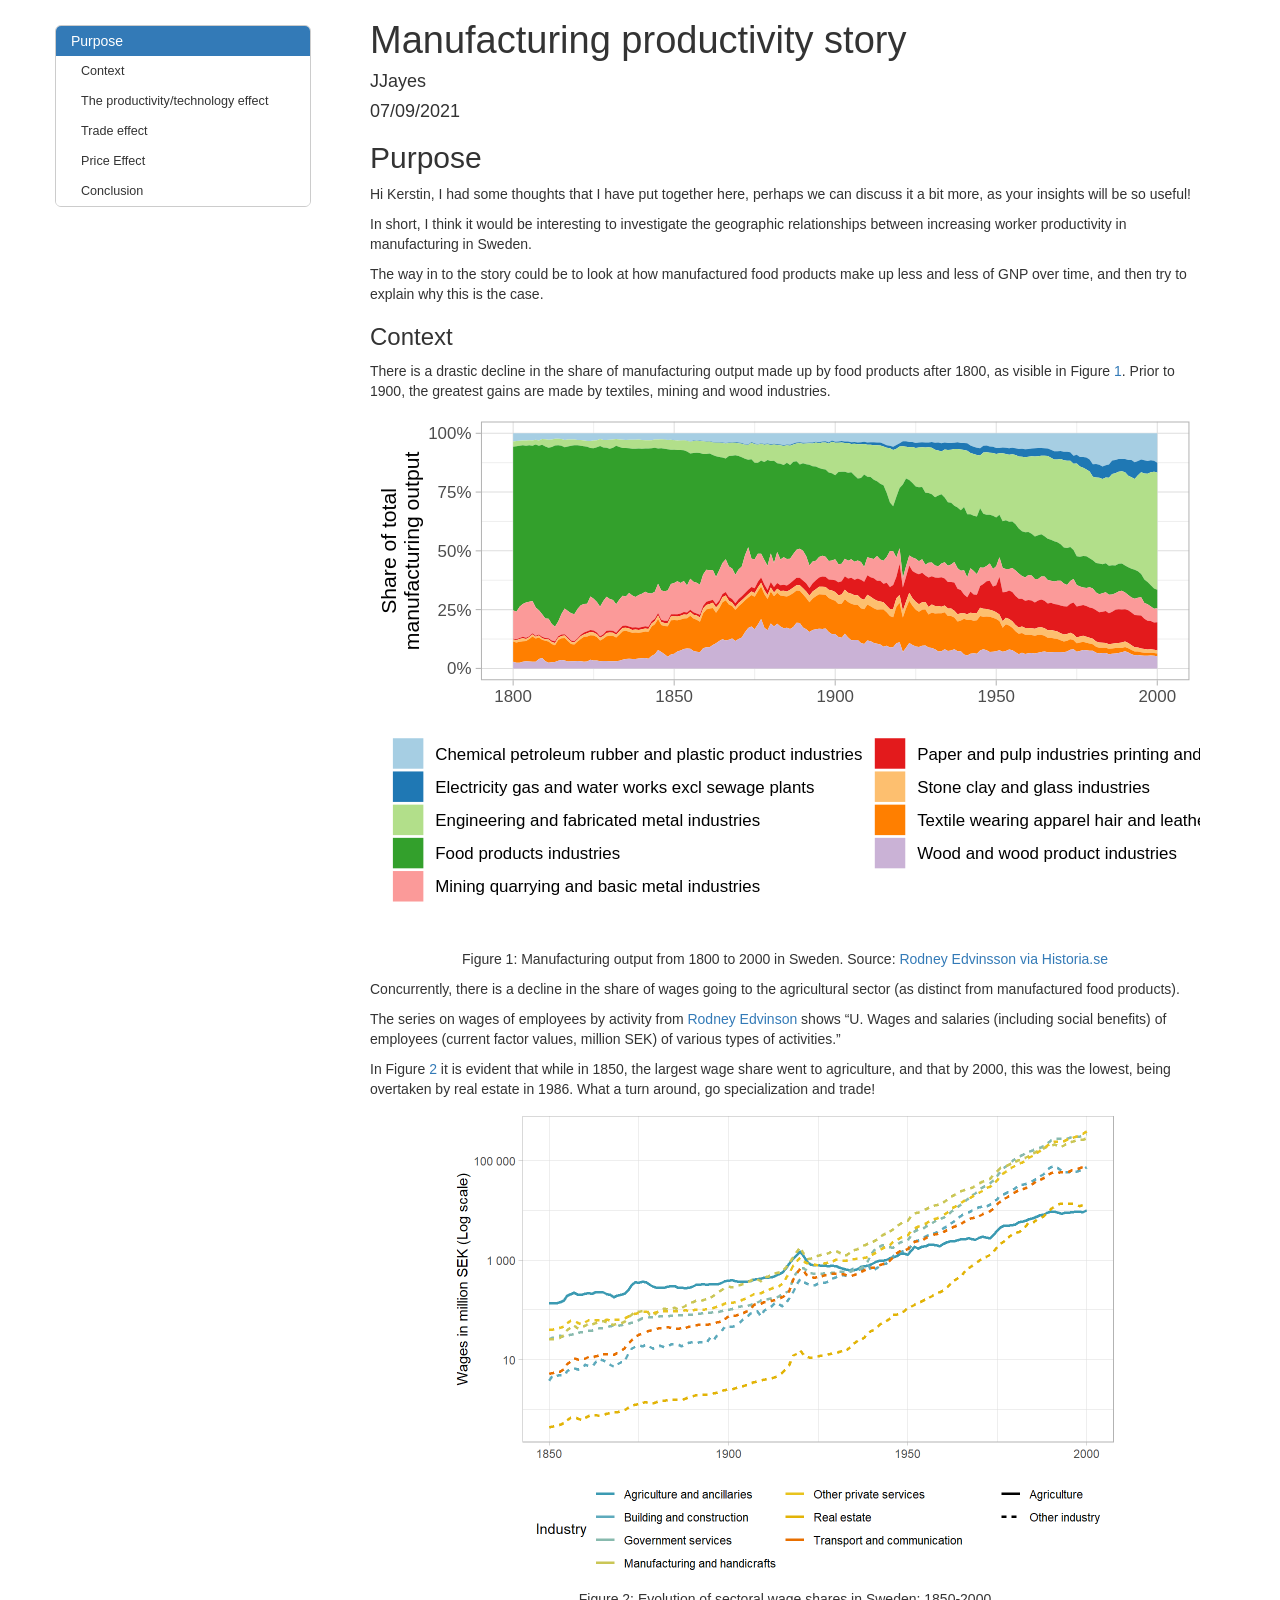
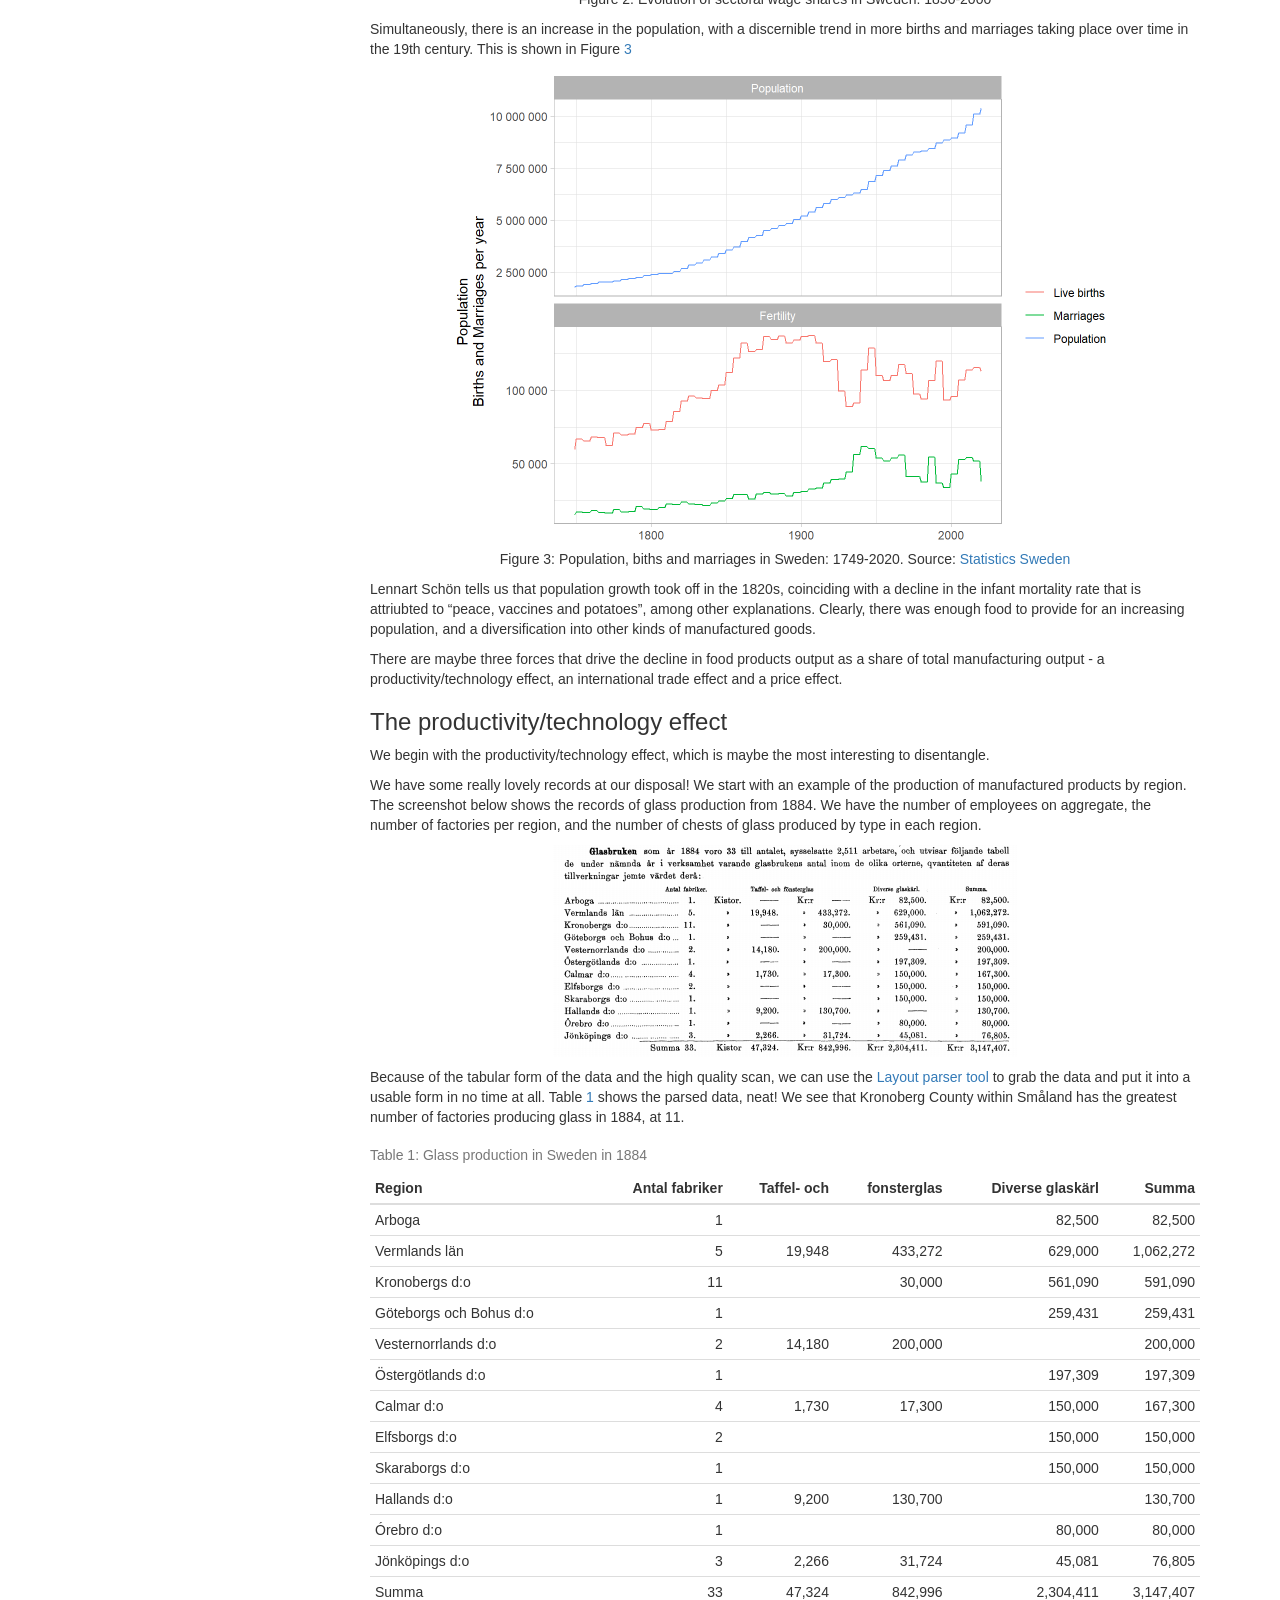
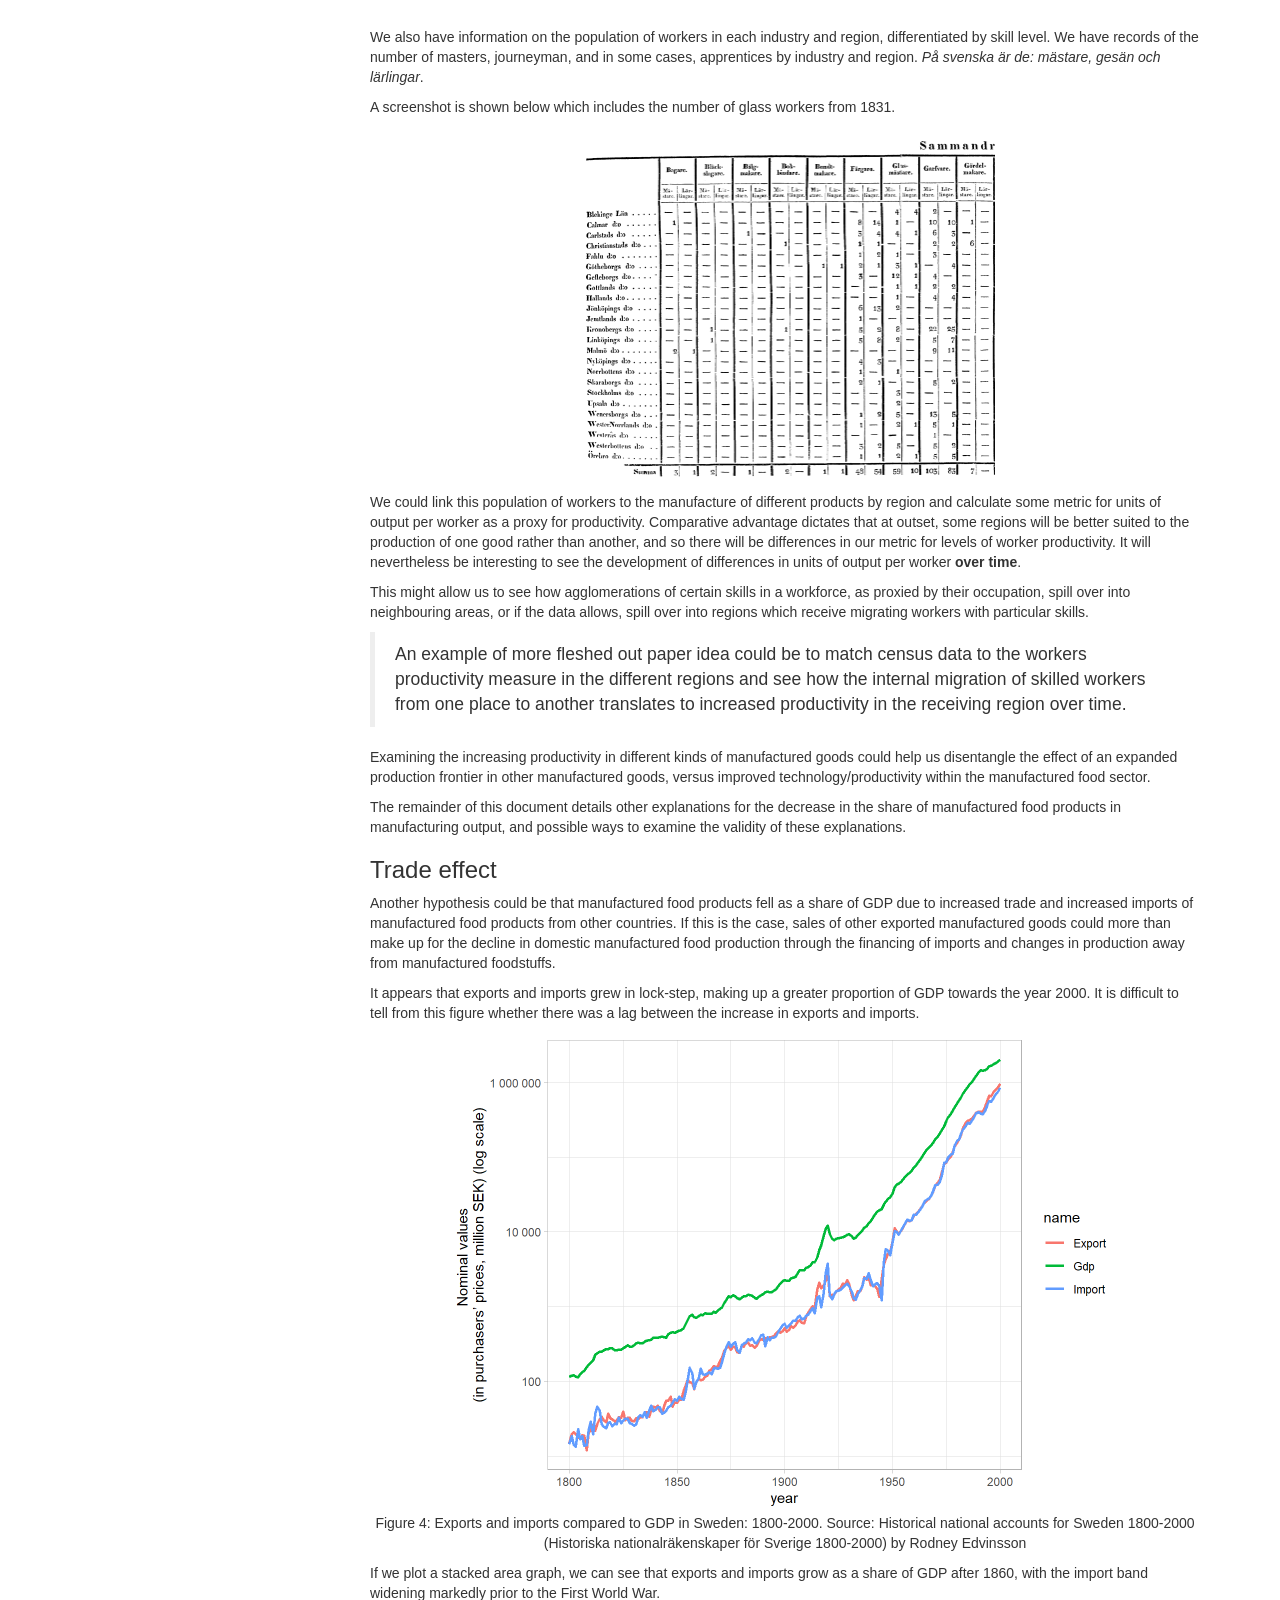
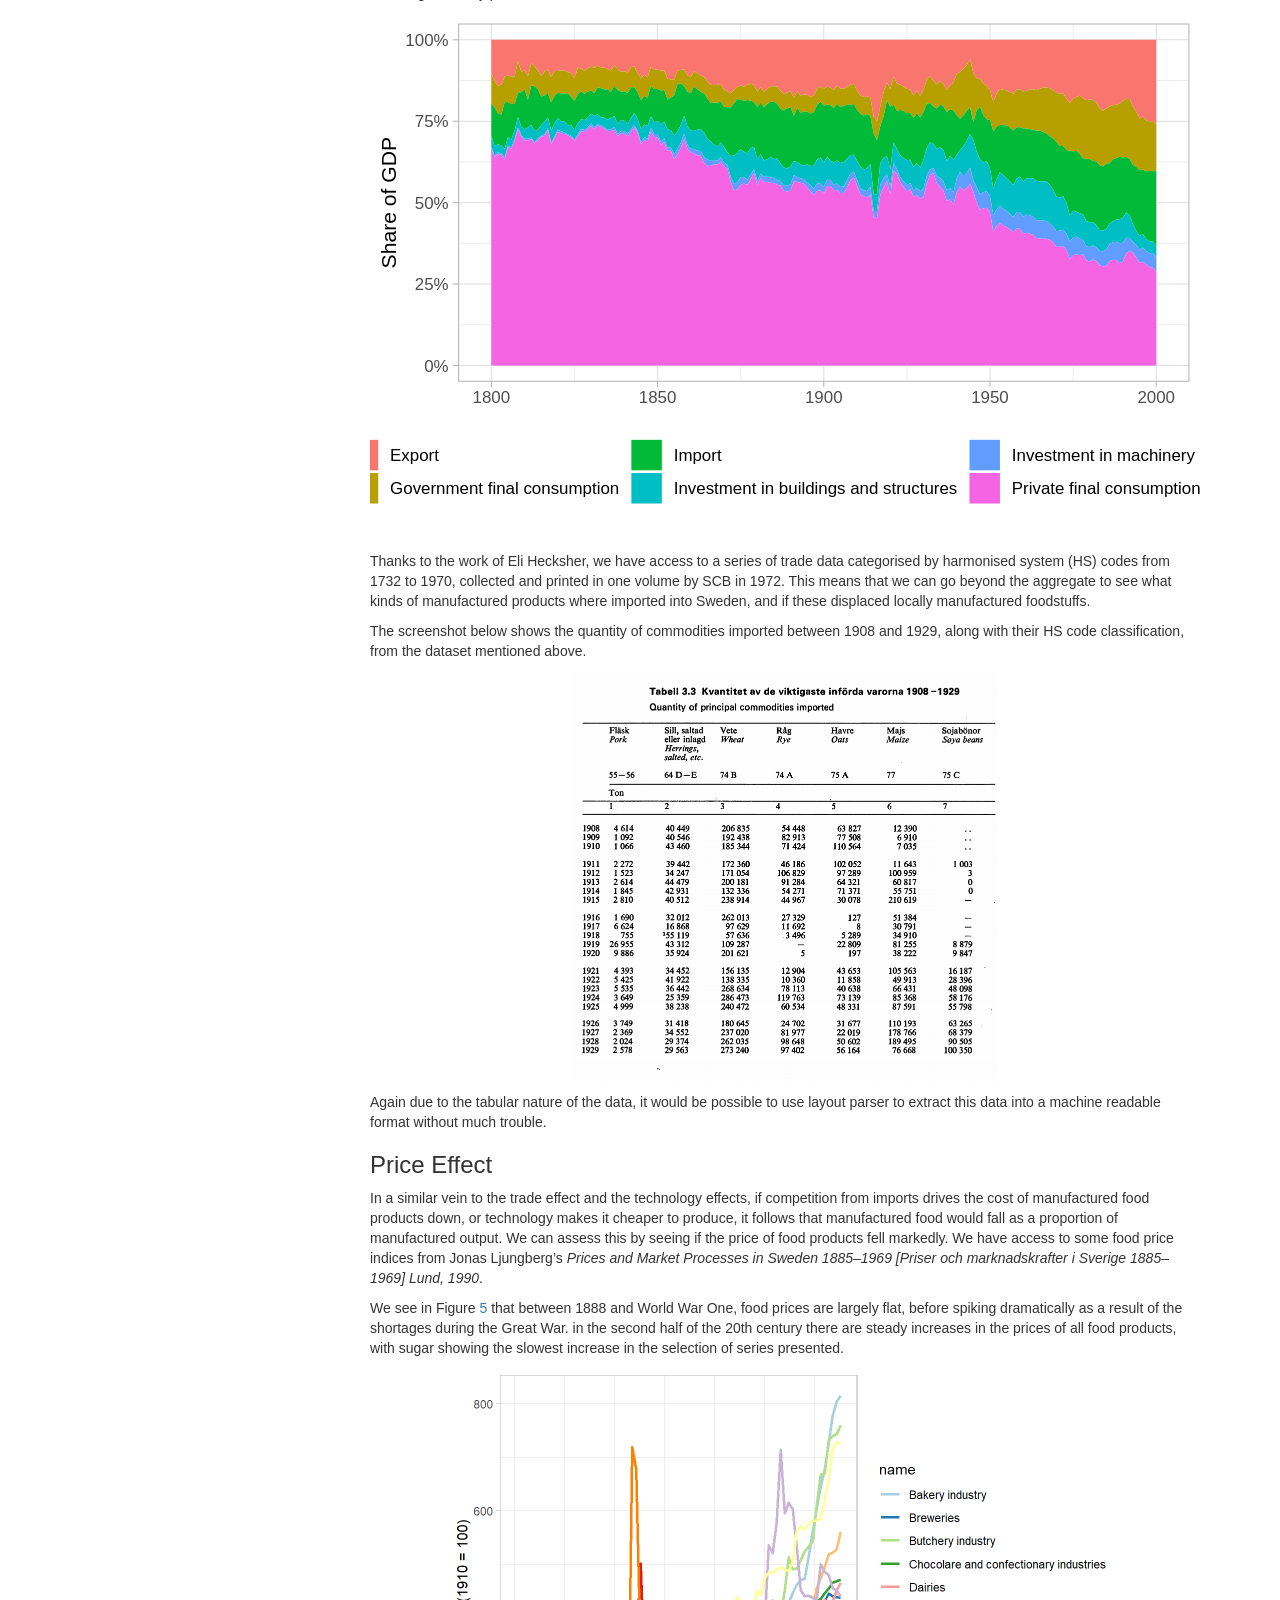
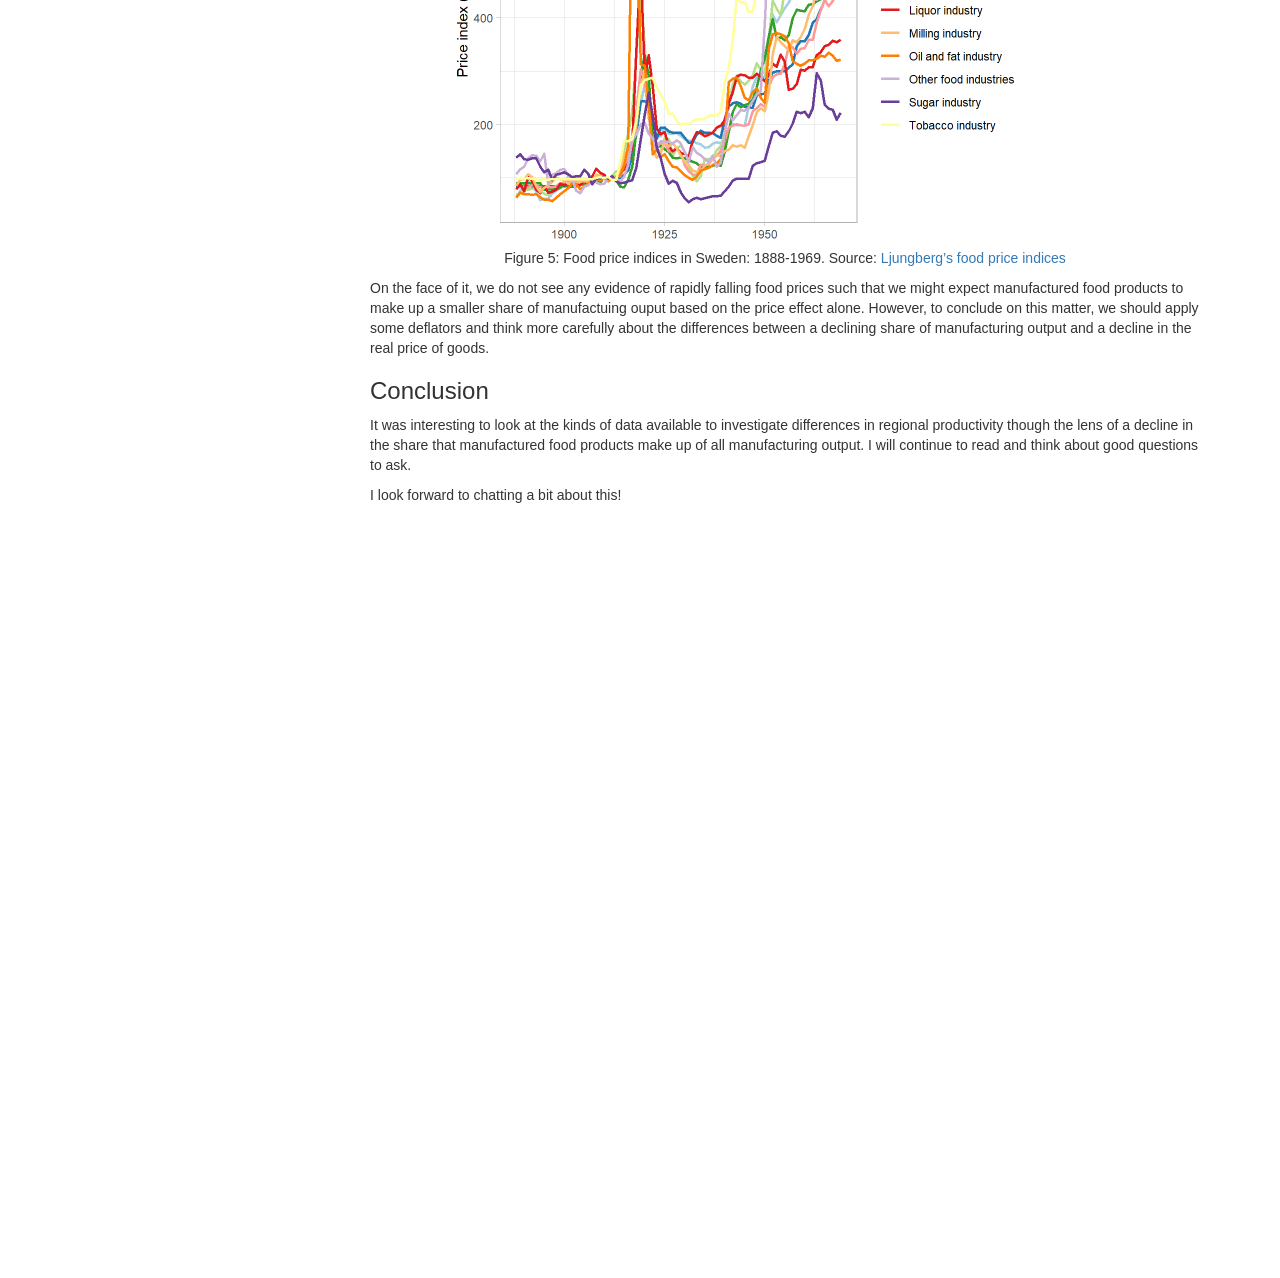
==== docs/index.html @ 21df22d4 "adding github pages" ====
<!DOCTYPE html>

<html>

<head>

<meta charset="utf-8" />
<meta name="generator" content="pandoc" />
<meta http-equiv="X-UA-Compatible" content="IE=EDGE" />


<meta name="author" content="JJayes" />

<meta name="date" content="2021-07-09" />

<title>Manufacturing productivity story</title>

<script src="[data-uri]"></script>
<script src="[data-uri]"></script>
<meta name="viewport" content="width=device-width, initial-scale=1" />
<link href="data:text/css,html%7Bfont%2Dfamily%3Asans%2Dserif%3B%2Dwebkit%2Dtext%2Dsize%2Dadjust%3A100%25%3B%2Dms%2Dtext%2Dsize%2Dadjust%3A100%25%7Dbody%7Bmargin%3A0%7Darticle%2Caside%2Cdetails%2Cfigcaption%2Cfigure%2Cfooter%2Cheader%2Chgroup%2Cmain%2Cmenu%2Cnav%2Csection%2Csummary%7Bdisplay%3Ablock%7Daudio%2Ccanvas%2Cprogress%2Cvideo%7Bdisplay%3Ainline%2Dblock%3Bvertical%2Dalign%3Abaseline%7Daudio%3Anot%28%5Bcontrols%5D%29%7Bdisplay%3Anone%3Bheight%3A0%7D%5Bhidden%5D%2Ctemplate%7Bdisplay%3Anone%7Da%7Bbackground%2Dcolor%3Atransparent%7Da%3Aactive%2Ca%3Ahover%7Boutline%3A0%7Dabbr%5Btitle%5D%7Bborder%2Dbottom%3A1px%20dotted%7Db%2Cstrong%7Bfont%2Dweight%3A700%7Ddfn%7Bfont%2Dstyle%3Aitalic%7Dh1%7Bmargin%3A%2E67em%200%3Bfont%2Dsize%3A2em%7Dmark%7Bcolor%3A%23000%3Bbackground%3A%23ff0%7Dsmall%7Bfont%2Dsize%3A80%25%7Dsub%2Csup%7Bposition%3Arelative%3Bfont%2Dsize%3A75%25%3Bline%2Dheight%3A0%3Bvertical%2Dalign%3Abaseline%7Dsup%7Btop%3A%2D%2E5em%7Dsub%7Bbottom%3A%2D%2E25em%7Dimg%7Bborder%3A0%7Dsvg%3Anot%28%3Aroot%29%7Boverflow%3Ahidden%7Dfigure%7Bmargin%3A1em%2040px%7Dhr%7Bheight%3A0%3B%2Dwebkit%2Dbox%2Dsizing%3Acontent%2Dbox%3B%2Dmoz%2Dbox%2Dsizing%3Acontent%2Dbox%3Bbox%2Dsizing%3Acontent%2Dbox%7Dpre%7Boverflow%3Aauto%7Dcode%2Ckbd%2Cpre%2Csamp%7Bfont%2Dfamily%3Amonospace%2Cmonospace%3Bfont%2Dsize%3A1em%7Dbutton%2Cinput%2Coptgroup%2Cselect%2Ctextarea%7Bmargin%3A0%3Bfont%3Ainherit%3Bcolor%3Ainherit%7Dbutton%7Boverflow%3Avisible%7Dbutton%2Cselect%7Btext%2Dtransform%3Anone%7Dbutton%2Chtml%20input%5Btype%3Dbutton%5D%2Cinput%5Btype%3Dreset%5D%2Cinput%5Btype%3Dsubmit%5D%7B%2Dwebkit%2Dappearance%3Abutton%3Bcursor%3Apointer%7Dbutton%5Bdisabled%5D%2Chtml%20input%5Bdisabled%5D%7Bcursor%3Adefault%7Dbutton%3A%3A%2Dmoz%2Dfocus%2Dinner%2Cinput%3A%3A%2Dmoz%2Dfocus%2Dinner%7Bpadding%3A0%3Bborder%3A0%7Dinput%7Bline%2Dheight%3Anormal%7Dinput%5Btype%3Dcheckbox%5D%2Cinput%5Btype%3Dradio%5D%7B%2Dwebkit%2Dbox%2Dsizing%3Aborder%2Dbox%3B%2Dmoz%2Dbox%2Dsizing%3Aborder%2Dbox%3Bbox%2Dsizing%3Aborder%2Dbox%3Bpadding%3A0%7Dinput%5Btype%3Dnumber%5D%3A%3A%2Dwebkit%2Dinner%2Dspin%2Dbutton%2Cinput%5Btype%3Dnumber%5D%3A%3A%2Dwebkit%2Douter%2Dspin%2Dbutton%7Bheight%3Aauto%7Dinput%5Btype%3Dsearch%5D%7B%2Dwebkit%2Dbox%2Dsizing%3Acontent%2Dbox%3B%2Dmoz%2Dbox%2Dsizing%3Acontent%2Dbox%3Bbox%2Dsizing%3Acontent%2Dbox%3B%2Dwebkit%2Dappearance%3Atextfield%7Dinput%5Btype%3Dsearch%5D%3A%3A%2Dwebkit%2Dsearch%2Dcancel%2Dbutton%2Cinput%5Btype%3Dsearch%5D%3A%3A%2Dwebkit%2Dsearch%2Ddecoration%7B%2Dwebkit%2Dappearance%3Anone%7Dfieldset%7Bpadding%3A%2E35em%20%2E625em%20%2E75em%3Bmargin%3A0%202px%3Bborder%3A1px%20solid%20silver%7Dlegend%7Bpadding%3A0%3Bborder%3A0%7Dtextarea%7Boverflow%3Aauto%7Doptgroup%7Bfont%2Dweight%3A700%7Dtable%7Bborder%2Dspacing%3A0%3Bborder%2Dcollapse%3Acollapse%7Dtd%2Cth%7Bpadding%3A0%7D%40media%20print%7B%2A%2C%3Aafter%2C%3Abefore%7Bcolor%3A%23000%21important%3Btext%2Dshadow%3Anone%21important%3Bbackground%3A0%200%21important%3B%2Dwebkit%2Dbox%2Dshadow%3Anone%21important%3Bbox%2Dshadow%3Anone%21important%7Da%2Ca%3Avisited%7Btext%2Ddecoration%3Aunderline%7Da%5Bhref%5D%3Aafter%7Bcontent%3A%22%20%28%22%20attr%28href%29%20%22%29%22%7Dabbr%5Btitle%5D%3Aafter%7Bcontent%3A%22%20%28%22%20attr%28title%29%20%22%29%22%7Da%5Bhref%5E%3D%22javascript%3A%22%5D%3Aafter%2Ca%5Bhref%5E%3D%22%23%22%5D%3Aafter%7Bcontent%3A%22%22%7Dblockquote%2Cpre%7Bborder%3A1px%20solid%20%23999%3Bpage%2Dbreak%2Dinside%3Aavoid%7Dthead%7Bdisplay%3Atable%2Dheader%2Dgroup%7Dimg%2Ctr%7Bpage%2Dbreak%2Dinside%3Aavoid%7Dimg%7Bmax%2Dwidth%3A100%25%21important%7Dh2%2Ch3%2Cp%7Borphans%3A3%3Bwidows%3A3%7Dh2%2Ch3%7Bpage%2Dbreak%2Dafter%3Aavoid%7D%2Enavbar%7Bdisplay%3Anone%7D%2Ebtn%3E%2Ecaret%2C%2Edropup%3E%2Ebtn%3E%2Ecaret%7Bborder%2Dtop%2Dcolor%3A%23000%21important%7D%2Elabel%7Bborder%3A1px%20solid%20%23000%7D%2Etable%7Bborder%2Dcollapse%3Acollapse%21important%7D%2Etable%20td%2C%2Etable%20th%7Bbackground%2Dcolor%3A%23fff%21important%7D%2Etable%2Dbordered%20td%2C%2Etable%2Dbordered%20th%7Bborder%3A1px%20solid%20%23ddd%21important%7D%7D%40font%2Dface%7Bfont%2Dfamily%3A%27Glyphicons%20Halflings%27%3Bsrc%3Aurl%28data%3Aapplication%2Fvnd%2Ems%2Dfontobject%3Bbase64%2Cn04AAEFNAAACAAIABAAAAAAABQAAAAAAAAABAJABAAAEAExQAAAAAAAAAAIAAAAAAAAAAAEAAAAAAAAAJxJ%[base64]%2FSEdmjKHUbyow8ATBE40IvWA3vTu8LiABDQ%2BpexwUMcm1SMnNryctQSiI1K5ZnbOlXKmnVV5YvRe6RnNMFNCOs1KNVpn6yZhCJkRtVRNzEufeIq7HgSrcx4S8h%2Fv4vnrrKc6oCNxmSk2uKlZQHBii6iKFoH0746ThvkO1kJHlxjrkxs%2BLWORaDQBEtiYJIR5IB9Bi1UyL4Rmr0BNigNkMzlKQmnofBHviqVzUxwdMb3NdCn69hy%2BpRYVKGVS%2F1tnsqv4LL7wCCPZZAZPT4aCShHjHJVNuXbmMrY5LeQaGnvAkXlVrJgKRAUdFjrWEah9XebPeQMj7KS7DIBAFt8ycgC5PLGUOHSE3ErGZCiViNLL5ZARfywnCoZaKQCu6NuFX42AEeKtKUGnr%2FCm2Cy8tpFhBPMW5Fxi4Qm4TkDWh4IWFDClhU2hRWosUWqcKLlgyXB%2BlSHaWaHiWlBAR8SeSgSPCQxdVQgzUixWKSTrIQEbU94viDctkvX%2BVSjJuUmV8L4CXShI11esnp0pjWNZIyxKHS4wVQ2ime1P4RnhvGw0aDN1OLAXGERsB7buFpFGGBAre4QEQR0HOIO5oYH305G%2BKspT%2FFupEGGafCCwxSe6ZUa%2B073rXHnNdVXE6eWvibUS27XtRzkH838mYLMBmYysZTM0EM3A1fbpCBYFccN1B%2FEnCYu%2FTgCGmr7bMh8GfYL%2BBfcLvB0gRagC09w9elfldaIy%2FhNCBLRgBgtCC7jAF63wLSMAfbfAlEggYU0bUA7ACCJmTDpEmJtI78w4%2FBO7dN7JR7J7ZvbYaUbaILSQsRBiF3HGk5fEg6p9unwLvn98r%2BvnsV%2B372uf1xBLq4qU%2F45fTuqaAP%2BpssmCCCTF0mhEow8ZXZOS8D7Q85JsxZ%2BAzok7B7O%2Ff6J8AzYBySZQB%2FQHYUSA%2BEeQhEWiS6AIQzgcsDiER4MjgMBAWDV4AgQ3g1eBgIdweCQmCjJEMkJ%2BPKRWyFHHmg1Wi%2F6xzUgA0LREoKJChwnQa9B%2B5RQZRB3IlBlkAnxyQNaANwHMowzlYSMCBgnbpzvqpl0iTJNCQidDI9ZrSYNIRBhHtUa5YHMHxyGEik9hDE0AKj72AbTCaxtHPUaKZdAZSnQTyjGqGLsmBStCejApUhg4uBMU6mATujEl%2BKdDPbI6Ag4vLr%2BhjY6lbjBeoLKnZl0UZgRX8gTySOeynZVz1wOq7e1hFGYIq%2BMhrGxDLak0PrwYzSXtcuyhXEhwOYofiW%2BEcI%2Fjw8P6IY6ed%2BetAbuqKp5QIapT77LnAe505lMuqL79a0ut4rWexzFttsOsLDy7zvtQzcq3U1qabe7tB0wHWVXji%2BzDbo8x8HyIRUbXnwUcklFv51fvTymiV%2BMXLSmGH9d9%2BaXpD5X6lao41anWGig7IwIdnoBY2ht%2FpO9mClLo4NdXHAsefqWUKlXJkbqPOFhMoR4aiA1BXqhRNbB2Xwi%2B7u%2FjpAoOpKJ0UX24EsrzMfHXViakCNcKjBxuQX8BO0ZqjJ3xXzf%2B61t2VXOSgJ8xu65QKgtN6FibPmPYsXbJRHHqbgATcSZxBqGiDiU4NNNsYBsKD0MIP%2FOfKnlk%2FLkaid%[base64]%2FgFtuW0wR4cgd%2BZKesSV7QkNE2kw6AV4hoIuC02LGmTomyf8PiO6CZzOTLTPQ%2BHW06H%2Btx%2BbQ8LmDYg1pTFrp2oJXgkZTyeRJZM0C8aE2LpFrNVDuhARsN543%2FFV6klQ6Tv1OoZGXLv0igKrl%2FCmJxRmX7JJbJ998VSIPQRyDBICzl4JJlYHbdql30NvYcOuZ7a10uWRrgoieOdgIm4rlq6vNOQBuqESLbXG5lzdJGHw2m0sDYmODXbYGTfSTGRKpssTO95fothJCjUGQgEL4yKoGAF%2F0SrpUDNn8CBgBcSDQByAeNkCXp4S4Ro2Xh4OeaGRgR66PVOsU8bc6TR5%[base64]%2F1SgRCJ1dk4UdBT7OoyuNgLs0oCd8RnrEIb6QdMxT2QjD4zMrJkfgx5aDMcA4orsTtKCqWb%2FVeyceqa5OGSmB28YwH4rFbkQaLoUN8OQQYnD3w2eXpI4ScQfbCUZiJ4yMOIKLyyTc7BQ4uXUw6Ee6%2FxM%2B4Y67ngNBknxIPwuppgIhFcwJyr6EIj%2BLzNj%2FmfR2vhhRlx0BILZoAYruF0caWQ7YxO66UmeguDREAFHYuC7HJviRgVO6ruJH59h%2FC%2FPkgSle8xNzZJULLWq9JMDTE2fjGE146a1Us6PZDGYle6ldWRqn%2FpdpgHKNGrGIdkRK%2BKPETT9nKT6kLyDI8xd9A1FgWmXWRAIHwZ37WyZHOVyCadJEmMVz0MadMjDrPho%2BEIochkVC2xgGiwwsQ6DMv2P7UXqT4x7CdcYGId2BJQQa85EQKmCmwcRejQ9Bm4oATENFPkxPXILHpMPUyWTI5rjNOsIlmEeMbcOCEqInpXACYQ9DDxmFo9vcmsDblcMtg4tqBerNngkIKaFJmrQAPnq1dEzsMXcwjcHdfdCibcAxxA%2Bq%2Fj9m3LM%2FO7WJka4tSidVCjsvo2lQ%2F2ewyoYyXwAYyr2PlRoR5MpgVmSUIrM3PQxXPbgjBOaDQFIyFMJvx3Pc5RSYj12ySVF9fwFPQu2e2KWVoL9q3Ayv3IzpGHUdvdPdrNUdicjsTQ2ISy7QU3DrEytIjvbzJnAkmANXjAFERA0MUoPF3%2F5KFmW14bBNOhwircYgMqoDpUMcDtCmBE82QM2YtdjVLB4kBuKho%2FbcwQdeboqfQartuU3CsCf%2BcXkgYAqp%2F0Ee3RorAZt0AvvOCSI4JICIlGlsV0bsSid%2FNIEALAAzb6HAgyWHBps6xAOwkJIGcB82CxRQq4sJf3FzA70A%2BTRqcqjEMETCoez3mkPcpnoALs0ugJY8kQwrC%[base64]%2FWDHA60cYFaI%2FPjpzquUqdaYGcIq%2BmLez3WLFFCtNBN2QJcrlcoELgiPku5R5dSlJFaCEqEZle1AQzAKC%2B1SotMcBNyQUFuRHRF6OlimSBgjZeTBCwLyc6A%2BP%2FoFRchXTz5ADknYJHxzrJ5pGuIKRQISU6WyKTBBjD8WozmVYWIsto1AS5rxzKlvJu4E%2FvwOiKxRtCWsDM%2BeTHUrmwrCK5BIfMzGkD%2B0Fk5LzBs0jMYXktNDblB06LMNJ09U8pzSLmo14MS0OMjcdrZ31pyQqxJJpRImlSvfYAK8inkYU52QY2FPEVsjoWewpwhRp5yAuNpkqhdb7ku9Seefl2D0B8SMTFD90xi4CSOwwZy9IKkpMtI3FmFUg3%2FkFutpQGNc3pCR7gvC4sgwbupDu3DyEN%2BW6YGLNM21jpB49irxy9BSlHrVDlnihGKHwPrbVFtc%2Bh1rVQKZduxIyojccZIIcOCmhEnC7UkY68WXKQgLi2JCDQkQWJRQuk60hZp0D3rtCTINSeY9Ej2kIKYfGxwOs4j9qMM7fYZiipzgcf7TamnehqdhsiMiCawXnz4xAbyCkLAx5EGbo3Ax1u3dUIKnTxIaxwQTHehPl3V491H0%2BbC5zgpGz7Io%2BmjdhKlPJ01EeMpM7UsRJMi1nGjmJg35i6bQBAAxjO%2FENJubU2mg3ONySEoWklCwdABETcs7ck3jgiuU9pcKKpbgn%2B3YlzV1FzIkB6pmEDOSSyDfPPlQskznctFji0kpgZjW5RZe6x9kYT4KJcXg0bNiCyif%2BpZACCyRMmYsfiKmN9tSO65F0R2OO6ytlEhY5Sj6uRKfFxw0ijJaAx%2Fk3QgnAFSq27%2F2i4GEBA%2BUvTJKK%2F9eISNvG46Em5RZfjTYLdeD8kdXHyrwId%2FDQZUaMCY4gGbke2C8vfjgV%2FY9kkRQOJIn%2FxM9INZSpiBnqX0Q9GlQPpPKAyO5y%2BW5NMPSRdBCUlmuxl40ZfMCnf2Cp044uI9WLFtCi4YVxKjuRCOBWIb4XbIsGdbo4qtMQnNOQz4XDSui7W%2FN6l54qOynCqD3DpWQ%2BmpD7C40D8BZEWGJX3tlAaZBMj1yjvDYKwCJBa201u6nBKE5UE%2B7QSEhCwrXfbRZylAaAkplhBWX50dumrElePyNMRYUrC99UmcSSNgImhFhDI4BXjMtiqkgizUGCrZ8iwFxU6fQ8GEHCFdLewwxYWxgScAYMdMLmcZR6b7rZl95eQVDGVoUKcRMM1ixXQtXNkBETZkVVPg8LoSrdetHzkuM7DjZRHP02tCxA1fmkXKF3VzfN1pc1cv%2F8lbTIkkYpqKM9VOhp65ktYk%2BQ46myFWBapDfyWUCnsnI00QTBQmuFjMZTcd0V2NQ768Fhpby04k2IzNR1wKabuGJqYWwSly6ocMFGTeeI%2BejsWDYgEvr66QgqdcIbFYDNgsm0x9UHY6SCd5%2B7tpsLpKdvhahIDyYmEJQCqMqtCF6UlrE5GXRmbu%[base64]%2FiOmsLtHSWNUWEGk9hScMPShasUA1AcHOtRZlqMeQ0OzYS9vQvYUjOLrzP07BUAFikcJNMi7gIxEw4pL1G54TcmmmoAQ5s7TGWErJZ2Io4yQ0ljRYhL8H5e62oDtLF8aDpnIvZ5R3GWJyAugdiiJW9hQAVTsnCBHhwu7rkBlBX6r3b7ejEY0k5GGeyKv66v%2B6dg7mcJTrWHbtMywbedYqCQ0FPwoytmSWsL8WTtChZCKKzEF7vP6De4x2BJkkniMgSdWhbeBSLtJZR9CTHetK1xb34AYIJ37OegYIoPVbXgJ%2FqDQK%2BbfCtxQRVKQu77WzOoM6SGL7MaZwCGJVk46aImai9fmam%2BWpHG%2B0BtQPWUgZ7RIAlPq6lkECUhZQ2gqWkMYKcYMYaIc4gYCDFHYa2d1nzp3%2BJ1eCBay8IYZ0wQRKGAqvCuZ%2FUgbQPyllosq%2BXtfKIZOzmeJqRazpmmoP%2F76YfkjzV2NlXTDSBYB04SVlNQsFTbGPk1t%2FI4Jktu0XSgifO2ozFOiwd%2F0SssJDn0dn4xqk4GDTTKX73%2FwQyBLdqgJ%2BWx6AQaba3BA9CKEzjtQYIfAsiYamapq80LAamYjinlKXUkxdpIDk0puXUEYzSalfRibAeDAKpNiqQ0FTwoxuGYzRnisyTotdVTclis1LHRQCy%2FqqL8oUaQzWRxilq5Mi0IJGtMY02cGLD69vGjkj3p6pGePKI8bkBv5evq8SjjyU04vJR2cQXQwSJyoinDsUJHCQ50jrFTT7yRdbdYQMB3MYCb6uBzJ9ewhXYPAIZSXfeEQBZZ3GPN3Nbhh%2FwkvAJLXnQMdi5NYYZ5GHE400GS5rXkOZSQsdZgIbzRnF9ueLnsfQ47wHAsirITnTlkCcuWWIUhJSbpM3wWhXNHvt2xUsKKMpdBSbJnBMcihkoDqAd1Zml%2FR4yrzow1Q2A5G%2Bkzo%2FRhRxQS2lCSDRV8LlYLBOOoo1bF4jwJAwKMK1tWLHlu9i0j4Ig8qVm6wE1DxXwAwQwsaBWUg2pOOol2dHxyt6npwJEdLDDVYyRc2D0HbcbLUJQj8gPevQBUBOUHXPrsAPBERICpnYESeu2OHotpXQxRGlCCtLdIsu23MhZVEoJg8Qumj%2FUMMc34IBqTKLDTp76WzL%2FdMjCxK7MjhiGjeYAC%2Fkj%2FjY%2FRde7hpSM1xChrog6yZ7OWTuD56xBJnGFE%2BpT2ElSyCnJcwVzCjkqeNLfMEJqKW0G7OFIp0G%2B9mh50I9o8k1tpCY0xYqFNIALgIfc2me4n1bmJnRZ89oepgLPT0NTMLNZsvSCZAc3TXaNB07vail36%2FdBySis4m9%2FDR8izaLJW6bWCkVgm5T%2Bius3ZXq4xI%2BGnbveLbdRwF2mNtsrE0JjYc1AXknCOrLSu7Te%2Fr4dPYMCl5qtiHNTn%2BTPbh1jCBHH%2BdMJNhwNgs3nT%2BOhQoQ0vYif56BMG6WowAcHR3DjQolxLzyVekHj00PBAaW7IIAF1EF%2BuRIWyXjQMAs2chdpaKPNaB%2BkSezYt0%2BCA04sOg5vx8Fr7Ofa9sUv87h7SLAUFSzbetCCZ9pmyLt6l6%2FTzoA1%2FZBG9bIUVHLAbi%2FkdBFgYGyGwRQGBpkqCEg2ah9UD6EedEcEL3j4y0BQQCiExEnocA3SZboh%2Bepgd3YsOkHskZwPuQ5OoyA0fTA5AXrHcUOQF%2BzkJHIA7PwCDk1gGVmGUZSSoPhNf%2BTklauz98QofOlCIQ%2FtCD4dosHYPqtPCXB3agggQQIqQJsSkB%2Bqn0rkQ1toJjON%2FOtCIB9RYv3PqRA4C4U68ZMlZn6BdgEvi2ziU%2BTQ6NIw3ej%2BAtDwMGEZk7e2IjxUWKdAxyaw9OCwSmeADTPPleyk6UhGDNXQb%2B%2BW6Uk4q6F7%2Frg6WVTo82IoCxSIsFDrav4EPHphD3u4hR53WKVvYZUwNCCeM4PMBWzK%2BEfIthZOkuAwPo5C5jgoZgn6dUdvx5rIDmd58cXXdKNfw3l%2BwM2UjgrDJeQHhbD7HW2QDoZMCujgIUkk5Fg8VCsdyjOtnGRx8wgKRPZN5dR0zPUyfGZFVihbFRniXZFOZGKPnEQzU3AnD1KfR6weHW2XS6KbPJxUkOTZsAB9vTVp3Le1F8q5l%2BDMcLiIq78jxAImD2pGFw0VHfRatScGlK6SMu8leTmhUSMy8Uhdd6xBiH3Gdman4tjQGLboJfqz6fL2WKHTmrfsKZRYX6BTDjDldKMosaSTLdQS7oDisJNqAUhw1PfTlnacCO8vl8706Km1FROgLDmudzxg%2BEWTiArtHgLsRrAXYWdB0NmToNCJdKm0KWycZQqb%2BMw76Qy29iQ5up%2FX7oyw8QZ75kP5F6iJAJz6KCmqxz8fEa%2FxnsMYcIO%2FvEkGRuMckhr4rIeLrKaXnmIzlNLxbFspOphkcnJdnz%2FChp%2FVlpj2P7jJQmQRwGnltkTV5dbF9fE3%2FfxoSqTROgq9wFUlbuYzYcasE0ouzBo%2BdDCDzxKAfhbAZYxQiHrLzV2iVexnDX%2FQnT1fsT%2Fxuhu1ui5qIytgbGmRoQkeQooO8eJNNZsf0iALur8QxZFH0nCMnjerYQqG1pIfjyVZWxhVRznmmfLG00BcBWJE6hzQWRyFknuJnXuk8A5FRDCulwrWASSNoBtR%2BCtGdkPwYN2o7DOw%2FVGlCZPusRBFXODQdUM5zeHDIVuAJBLqbO%2Ff9Qua%2BpDqEPk230Sob9lEZ8BHiCorjVghuI0lI4JDgHGRDD%2FprQ84B1pVGkIpVUAHCG%2Biz3Bn3qm2AVrYcYWhock4jso5%2BJ7HfHVj4WMIQdGctq3psBCVVzupQOEioBGA2Bk%2BUILT7%2BVoX5mdxxA5fS42gISQVi%2FHTzrgMxu0fY6hE1ocUwwbsbWcezrY2n6S8%2F6cxXkOH4prpmPuFoikTzY7T85C4T2XYlbxLglSv2uLCgFv8Quk%2FwdesUdWPeHYIH0R729JIisN9Apdd4eB10aqwXrPt%2BSu9mA8k8n1sjMwnfsfF2j3jMUzXepSHmZ%2FBfqXvzgUNQQWOXO8YEuFBh4QTYCkOAPxywpYu1VxiDyJmKVcmJPGWk%2Fgc3Pov02StyYDahwmzw3E1gYC9wkupyWfDqDSUMpCTH5e5N8B%2F%2FlHiMuIkTNw4USHrJU67bjXGqNav6PBuQSoqTxc8avHoGmvqNtXzIaoyMIQIiiUHIM64cXieouplhNYln7qgc4wBVAYR104kO%2BCvKqsg4yIUlFNThVUAKZxZt1XA34h3TCUUiXVkZ0w8Hh2R0Z5L0b4LZvPd%2Fp1gi%2F07h8qfwHrByuSxglc9cI4QIg2oqvC%2Fqm0i7tjPLTgDhoWTAKDO2ONW5oe%2B%2FeKB9vZB8K6C25yCZ9RFVMnb6NRdRjyVK57CHHSkJBfnM2%2Fj4ODUwRkqrtBBCrDsDpt8jhZdXoy%2F1BCqw3sSGhgGGy0a5Jw6BP%2FTExoCmNFYjZl248A0osgPyGEmRA%2BfAsqPVaNAfytu0vuQJ7rk3J4kTDTR2AlCHJ5cls26opZM4w3jMULh2YXKpcqGBtuleAlOZnaZGbD6DHzMd6i2oFeJ8z9XYmalg1Szd%2FocZDc1C7Y6vcALJz2lYnTXiWEr2wawtoR4g3jvWUU2Ngjd1cewtFzEvM1NiHZPeLlIXFbBPawxNgMwwAlyNSuGF3zizVeOoC9bag1qRAQKQE%2FEZBWC2J8mnXAN2aTBboZ7HewnObE8CwROudZHmUM5oZ%2FUgd%2FJZQK8lvAm43uDRAbyW8gZ%2BZGq0EVerVGUKUSm%2FIdn8AQHdR4m7bue88WBwft9mSCeMOt1ncBwziOmJYI2ZR7ewNMPiCugmSsE4EyQ%2BQATJG6qORMGd4snEzc6B4shPIo4G1T7PgSm8PY5eUkPdF8JZ0VBtadbHXoJgnEhZQaODPj2gpODKJY5Yp4DOsLBFxWbvXN755KWylJm%2BoOd4zEL9Hpubuy2gyyfxh8oEfFutnYWdfB8PdESLWYvSqbElP9qo3u6KTmkhoacDauMNNjj0oy40DFV7Ql0aZj77xfGl7TJNHnIwgqOkenruYYNo6h724%2BzUQ7%2BvkCpZB%2BpGA562hYQiDxHVWOq0oDQl%2FQsoiY%2BcuI7iWq%2FZIBtHcXJ7kks%2Bh2fCNUPA82BzjnqktNts%2BRLdk1VSu%2BtqEn7QZCCsvEqk6FkfiOYkrsw092J8jsfIuEKypNjLxrKA9kiA19mxBD2suxQKCzwXGws7kEJvlhUiV9tArLIdZW0IORcxEzdzKmjtFhsjKy%2F44XYXdI5noQoRcvjZ1RMPACRqYg2V1%2BOwOepcOknRLLFdYgTkT5UApt%2FJhLM3jeFYprZV%2BZow2g8fP%2BU68hkKFWJj2yBbKqsrp25xkZX1DAjUw52IMYWaOhab8Kp05VrdNftqwRrymWF4OQSjbdfzmRZirK8FMJELEgER2PHjEAN9pGfLhCUiTJFbd5LBkOBMaxLr%2FA1SY9dXFz4RjzoU9ExfJCmx%2FI9FKEGT3n2cmzl2X42L3Jh%2BAbQq6sA%2BSs1kitoa4TAYgKHaoybHUDJ51oETdeI%2F9ThSmjWGkyLi5QAGWhL0BG1UsTyRGRJOldKBrYJeB8ljLJHfATWTEQBXBDnQexOHTB%2BUn44zExFE4vLytcu5NwpWrUxO%2F0ZICUGM7hGABXym0V6ZvDST0E370St9MIWQOTWngeoQHUTdCJUP04spMBMS8LSker9cReVQkULFDIZDFPrhTzBl6sed9wcZQTbL%2BBDqMyaN3RJPh%2Fanbx%2BIv%2BqgQdAa3M9Z5JmvYlh4qop%2BHo1F1W5gbOE9YKLgAnWytXElU4G8GtW47lhgFE6gaSs%2Bgs37sFvi0PPVvA5dnCBgILTwoKd%2F%2BDoL9F6inlM7H4rOTzD79KJgKlZO%2FZgt22UsKhrAaXU5ZcLrAglTVKJEmNJvORGN1vqrcfSMizfpsgbIe9zno%2BgBoKVXgIL%2FVI8dB1O5o%2FR3Suez%2FgD7M781ShjKpIIORM%2FnxG%2BjjhhgPwsn2IoXsPGPqYHXA63zJ07M2GPEykQwJBYLK808qYxuIew4frk52nhCsnCYmXiR6CuapvE1IwRB4%2FQftDbEn%2BAucIr1oxrLabRj9q4ae0%2BfXkHnteAJwXRbVkR0mctVSwEbqhJiMSZUp9DNbEDMmjX22m3ABpkrPQQTP3S1sib5pD2VRKRd%2BeNAjLYyT0hGrdjWJZy24OYXRoWQAIhGBZRxuBFMjjZQhpgrWo8SiFYbojcHO8V5DyscJpLTHyx9Fimassyo5U6WNtquUMYgccaHY5amgR3PQzq3ToNM5ABnoB9kuxsebqmYZm0R9qxJbFXCQ1UPyFIbxoUraTJFDpCk0Wk9GaYJKz%2F6oHwEP0Q14lMtlddQsOAU9zlYdMVHiT7RQP3XCmWYDcHCGbVRHGnHuwzScA0BaSBOGkz3lM8CArjrBsyEoV6Ys4qgDK3ykQQPZ3hCRGNXQTNNXbEb6tDiTDLKOyMzRhCFT%2BmAUmiYbV3YQVqFVp9dorv%2BTsLeCykS2b5yyu8AV7IS9cxcL8z4Kfwp%2BxJyYLv1OsxQCZwTB4a8BZ%2F5EdxTBJthApqyfd9u3ifr%2FWILTqq5VqgwMT9SOxbSGWLQJUUWCVi4k9tho9nEsbUh7U6NUsLmkYFXOhZ0kmamaJLRNJzSj%2Fqn4Mso6zb6iLLBXoaZ6AqeWCjHQm2lztnejYYM2eubnpBdKVLORZhudH3JF1waBJKA9%2BW8EhMj3Kzf0L4vi4k6RoHh3Z5YgmSZmk6ns4fjScjAoL8GoOECgqgYEBYUGFVO4FUv4%2FYtowhEmTs0vrvlD%2FCrisnoBNDAcUi%2FteY7OctFlmARQzjOItrrlKuPO6E2Ox93L4O%2F4DcgV%2FdZ7qR3VBwVQxP1GCieA4RIpweYJ5FoYrHxqRBdJjnqbsikA2Ictbb8vE1GYIo9dacK0REgDX4smy6GAkxlH1yCGGsk%2BtgiDhNKuKu3yNrMdxafmKTF632F8Vx4BNK57GvlFisrkjN9WDAtjsWA0ENT2e2nETUb%2Fn7qwhvGnrHuf5bX6Vh%2Fn3xffU3PeHdR%2BFA92i6ufT3AlyAREoNDh6chiMWTvjKjHDeRhOa9YkOQRq1vQXEMppAQVwHCuIcV2g5rBn6GmZZpTR7vnSD6ZmhdSl176gqKTXu5E%2BYbfL0adwNtHP7dT7t7b46DVZIkzaRJOM%2BS6KcrzYVg%2BT3wSRFRQashjfU18NutrKa%2F7PXbtuJvpIjbgPeqd%2BpjmRw6YKpnANFSQcpzTZgpSNJ6J7uiagAbir%2F8tNXJ%2FOsOnRh6iuIexxrmkIneAgz8QoLmiaJ8sLQrELVK2yn3wOHp57BAZJhDZjTBzyoRAuuZ4eoxHruY1pSb7qq79cIeAdOwin4GdgMeIMHeG%2BFZWYaiUQQyC5b50zKjYw97dFjAeY2I4Bnl105Iku1y0lMA1ZHolLx19uZnRdILcXKlZGQx%2FGdEqSsMRU1BIrFqRcV1qQOOHyxOLXEGcbRtAEsuAC2V4K3p5mFJ22IDWaEkk9ttf5Izb2LkD1MnrSwztXmmD%2FQi%2FEmVEFBfiKGmftsPwVaIoZanlKndMZsIBOskFYpDOq3QUs9aSbAAtL5Dbokus2G4%2FasthNMK5UQKCOhU97oaOYNGsTah%2BjfCKsZnTRn5TbhFX8ghg8CBYt%2FBjeYYYUrtUZ5jVij%2Fop7V5SsbA4mYTOwZ46hqdpbB6Qvq3AS2HHNkC15pTDIcDNGsMPXaBidXYPHc6PJAkRh29Vx8KcgX46LoUQBhRM%2B3SW6Opll%2FwgxxsPgKJKzr5QCmwkUxNbeg6Wj34SUnEzOemSuvS2OetRCO8Tyy%2BQbSKVJcqkia%2BGvDefFwMOmgnD7h81TUtMn%2BmRpyJJ349HhAnoWFTejhpYTL9G8N2nVg1qkXBeoS9Nw2fB27t7trm7d%2FQK7Cr4uoCeOQ7%2F8JfKT77KiDzLImESHw%2F0wf73QeHu74hxv7uihi4fTX%2BXEwAyQG3264dwv17aJ5N335Vt9sdrAXhPOAv8JFvzqyYXwfx8WYJaef1gMl98JRFyl5Mv5Uo%2FoVH5ww5OzLFsiTPDns7fS6EURSSWd%2F92BxMYQ8sBaH%2Bj%2BwthQPdVgDGpTfi%2BJQIWMD8xKqULliRH01rTeyF8x8q%2FGBEEEBrAJMPf25UQwi0b8tmqRXY7kIvNkzrkvRWLnxoGYEJsz8u4oOyMp8cHyaybb1HdMCaLApUE%2B%2F7xLIZGP6H9xuSEXp1zLIdjk5nBaMuV%2FyTDRRP8Y2ww5RO6d2D94o%2B6ucWIqUAvgHIHXhZsmDhjVLczmZ3ca0Cb3PpKwt2UtHVQ0BgFJsqqTsnzZPlKahRUkEu4qmkJt%2Bkqdae76ViWe3STan69yaF9%2BfESD2lcQshLHWVu4ovItXxO69bqC5p1nZLvI8NdQB9s9UNaJGlQ5mG947ipdDA0eTIw%2FA1zEdjWquIsQXXGIVEH0thC5M%2BW9pZe7IhAVnPJkYCCXN5a32HjN6nsvokEqRS44tGIs7s2LVTvcrHAF%2BRVmI8L4HUYk4x%2B67AxSMJKqCg8zrGOgvK9kNMdDrNiUtSWuHFpC8%2Fp5qIQrEo%2FH%2B1l%2F0cAwQ2nKmpWxKcMIuHY44Y6DlkpO48tRuUGBWT0FyHwSKO72Ud%2BtJUfdaZ4CWNijzZtlRa8%2BCkmO%2FEwHYfPZFU%2FhzjFWH7vnzHRMo%2BaF9u8qHSAiEkA2HjoNQPEwHsDKOt6hOoK3Ce%2F%2B%2F9boMWDa44I6FrQhdgS7OnNaSzwxWKZMcyHi6LN4WC6sSj0qm2PSOGBTvDs%2FGWJS6SwEN%2FULwpb4LQo9fYjUfSXRwZkynUazlSpvX9e%2BG2zor8l%2BYaMxSEomDdLHGcD6YVQPegTaA74H8%2BV4WvJkFUrjMLGLlvSZQWvi8%2FQA7yzQ8GPno%2F%2F5SJHRP%2FOqKObPCo81s%2F%2B6WgLqykYpGAgQZhVDEBPXWgU%2FWzFZjKUhSFInufPRiMAUULC6T11yL45ZrRoB4DzOyJShKXaAJIBS9wzLYIoCEcJKQW8GVCx4fihqJ6mshBUXSw3wWVj3grrHQlGNGhIDNNzsxQ3M%2BGWn6ASobIWC%2BLbYOC6UpahVO13Zs2zOzZC8z7FmA05JhUGyBsF4tsG0drcggIFzgg%2Fkpf3%2BCnAXKiMgIE8Jk%2FMhpkc8DUJEUzDSnWlQFme3d0sHZDrg7LavtsEX3cHwjCYA17pMTfx8Ajw9hHscN67hyo%2BRJQ4458RmPywXykkVcW688oVUrQhahpPRvTWPnuI0B%2BSkQu7dCyvLRyFYlC1LG1gRCIvn3rwQeINzZQC2KXq31FaR9UmVV2QeGVqBHjmE%2BVMd3b1fhCynD0pQNhCG6%2FWCDbKPyE7NRQzL3BzQAJ0g09aUzcQA6mUp9iZFK6Sbp%2FYbHjo%2B%2B7%2FWj8S4YNa%2BZdqAw1hDrKWFXv9%2BzaXpf8ZTDSbiqsxnwN%2FCzK5tPkOr4tRh2kY3Bn9JtalbIOI4b3F7F1vPQMfoDcdxMS8CW9m%2FNCW%2FHILTUVWQIPiD0j1A6bo8vsv6P1hCESl2abrSJWDrq5sSzUpwoxaCU9FtJyYH4QFMxDBpkkBR6kn0LMPO%2B5EJ7Z6bCiRoPedRZ%2FP0SSdii7ZnPAtVwwHUidcdyspwncz5uq6vvm4IEDbJVLUFCn%2FLvIHfooUBTkFO130FC7CmmcrKdgDJcid9mvVzsDSibOoXtIf9k6ABle3PmIxejodc4aob0QKS432srrCMndbfD454q52V01G4q913mC5HOsTzWF4h2No1av1VbcUgWAqyoZl%2B11PoFYnNv2HwAODeNRkHj%2B8SF1fcvVBu6MrehHAZK1Gm69ICcTKizykHgGFx7QdowTVAsYEF2tVc0Z6wLryz2FI1sc5By2znJAAmINndoJiB4sfPdPrTC8RnkW7KRCwxC6YvXg5ahMlQuMpoCSXjOlBy0Kij%2BbsCYPbGp8BdCBiLmLSAkEQRaieWo1SYvZIKJGj9Ur%2FeWHjiB7SOVdqMAVmpBvfRiebsFjger7DC%2B8kRFGtNrTrnnGD2GAJb8rQCWkUPYHhwXsjNBSkE6lGWUj5QNhK0DMNM2l%2BkXRZ0KLZaGsFSIdQz%2FHXDxf3%2FTE30%2BDgBKWGWdxElyLccJfEpjsnszECNoDGZpdwdRgCixeg9L4EPhH%2BRptvRMVRaahu4cySjS3P5wxAUCPkmn%2BrhyASpmiTaiDeggaIxYBmtLZDDhiWIJaBgzfCsAGUF1Q1SFZYyXDt9skCaxJsxK2Ms65dmdp5WAZyxik%2FzbrTQk5KmgxCg%2Ff45L0jywebOWUYFJQAJia7XzCV0x89rpp%2Ff3AVWhSPyTanqmik2SkD8A3Ml4NhIGLAjBXtPShwKYfi2eXtrDuKLk4QlSyTw1ftXgwqA2jUuopDl%2B5tfUWZNwBpEPXghzbBggYCw%2Fdhy0ntds2yeHCDKkF%2FYxQjNIL%2FF%2F37jLPHCKBO9ibwYCmuxImIo0ijV2Wbg3kSN2psoe8IsABv3RNFaF9uMyCtCYtqcD%2BqNOhwMlfARQUdJ2tUX%2BMNJqOwIciWalZsmEjt07tfa8ma4cji9sqz%2BQ9hWfmMoKEbIHPOQORbhQRHIsrTYlnVTNvcq1imqmmPDdVDkJgRcTgB8Sb6epCQVmFZe%2BjGDiNJQLWnfx%2BdrTKYjm0G8yH0ZAGMWzEJhUEQ4Maimgf%2Fbkvo8PLVBsZl152y5S8%2BHRDfZIMCbYZ1WDp4yrdchOJw8k6R%2B%2F2pHmydK4NIK2PHdFPHtoLmHxRDwLFb7eB%2BM4zNZcB9NrAgjVyzLM7xyYSY13ykWfIEEd2n5%2FiYp3ZdrCf7fL%2Ben%2BsIJu2W7E30MrAgZBD1rAAbZHPgeAMtKCg3NpSpYQUDWJu9bT3V7tOKv%2BNRiJc8JAKqqgCA%2FPNRBR7ChpiEulyQApMK1AyqcWnpSOmYh6yLiWkGJ2mklCSPIqN7UypWj3dGi5MvsHQ87MrB4VFgypJaFriaHivwcHIpmyi5LhNqtem4q0n8awM19Qk8BOS0EsqGscuuydYsIGsbT5GHnERUiMpKJl4ON7qjB4fEqlGN%2FhCky89232UQCiaeWpDYCJINXjT6xl4Gc7DxRCtgV0i1ma4RgWLsNtnEBRQFqZggCLiuyEydmFd7WlogpkCw5G1x4ft2psm3KAREwVwr1Gzl6RT7FDAqpVal34ewVm3VH4qn5mjGj%2BbYL1NgfLNeXDwtmYSpwzbruDKpTjOdgiIHDVQSb5%2FzBgSMbHLkxWWgghIh9QTFSDILixVwg0Eg1puooBiHAt7DzwJ7m8i8%2Fi%2BjHvKf0QDnnHVkVTIqMvIQImOrzCJwhSR7qYB5gSwL6aWL9hERHCZc4G2%2BJrpgHNB8eCCmcIWIQ6rSdyPCyftXkDlErUkHafHRlkOIjxGbAktz75bnh50dU7YHk%2BMz7wwstg6RFZb%2BTZuSOx1qqP5C66c0mptQmzIC2dlpte7vZrauAMm%2F7RfBYkGtXWGiaWTtwvAQiq2oD4YixPLXE2khB2FRaNRDTk%2B9sZ6K74Ia9VntCpN4BhJGJMT4Z5c5FhSepRCRWmBXqx%2BwhVZC4me4saDs2iNqXMuCl6iAZflH8fscC1sTsy4PHeC%2BXYuqMBMUun5YezKbRKmEPwuK%2BCLzijPEQgfhahQswBBLfg%[base64]%2BRCMlDDbElcjaROLDoualmUIQ88Kekk3iM4OQrADcxi3rJguS4MOIBIgKgXrjd1WkbCdqxJk%2F4efRIFsavZA7KvvJQqp3Iid5Z0NFc5aiMRzGN3vrpBzaMy4JYde3wr96PjN90AYOIbyp6T4zj8LoE66OGcX1Ef4Z3KoWLAUF4BTg7ug%2FAbkG5UNQXAMkQezujSHeir2uTThgd3gpyzDrbnEdDRH2W7U6PeRvBX1ZFMP5RM%2BZu6UUZZD8hDPHldVWntTCNk7To8IeOW9yn2wx0gmurwqC60AOde4r3ETi5pVMSDK8wxhoGAoEX9NLWHIR33VbrbMveii2jAJlrxwytTHbWNu8Y4N8vCCyZjAX%2FpcsfwXbLze2%2BD%2Bu33OGBoJyAAL3jn3RuEcdp5If8O%2Ba4NKWvxOTyDltG0IWoHhwVGe7dKkCWFT%2B%2Btm%2BhaBCikRUUMrMhYKZJKYoVuv%2FbsJzO8DwfVIInQq3g3BYypiz8baogH3r3GwqCwFtZnz4xMjAVOYnyOi5HWbFA8n0qz1OjSpHWFzpQOpvkNETZBGpxN8ybhtqV%2FDMUxd9uFZmBfKXMCn%2FSqkWJyKPnT6lq%2B4zBZni6fYRByJn6OK%2BOgPBGRAJluwGSk4wxjOOzyce%2FPKODwRlsgrVkdcsEiYrqYdXo0Er2GXi2GQZd0tNJT6c9pK1EEJG1zgDJBoTVuCXGAU8BKTvCO%2FcEQ1Wjk3Zzuy90JX4m3O5IlxVFhYkSUwuQB2up7jhvkm%2BbddRQu5F9s0XftGEJ9JSuSk%2BZachCbdU45fEqbugzTIUokwoAKvpUQF%2FCvLbWW5BNQFqFkJg2f30E%2F48StNe5QwBg8zz3YAJ82FZoXBxXSv4QDooDo79NixyglO9AembuBcx5Re3CwOKTHebOPhkmFC7wNaWtoBhFuV4AkEuJ0J%2B1pT0tLkvFVZaNzfhs%2FKd3%2BA9YsImlO4XK4vpCo%2FelHQi%2F9gkFg07xxnuXLt21unCIpDV%2BbbRxb7FC6nWYTsMFF8%2B1LUg4JFjVt3vqbuhHmDKbgQ4e%2BRGizRiO8ky05LQGMdL2IKLSNar0kNG7lHJMaXr5mLdG3nykgj6vB%2FKVijd1ARWkFEf3yiUw1v%2FWaQivVUpIDdSNrrKbjO5NPnxz6qTTGgYg03HgPhDrCFyYZTi3XQw3HXCva39mpLNFtz8AiEhxAJHpWX13gCTAwgm9YTvMeiqetdNQv6IU0hH0G%2BZManTqDLPjyrOse7WiiwOJCG%[base64]%2F6gQKuihPtiUtlCQVPohUgzfezTg8o1b3n9pNZeco1QucaoXe40Fa5JYhqdTspFmxGtW9h5ezLFZs3j%2FN46f%2BS2rjYNC2JySXrnSAFhvAkz9a5L3pza8eYKHNoPrvBRESpxYPJdKVUxBE39nJ1chrAFpy4MMkf0qKgYALctGg1DQI1kIymyeS2AJNT4X240d3IFQb%2F0jQbaHJ2YRK8A%2Bls6WMhWmpCXYG5jqapGs5%2FeOJErxi2%2F2KWVHiPellTgh%2FfNl%2F2KYPKb7DUcAg%2BmCOPQFCiU9Mq%2FWLcU1xxC8aLePFZZlE%2BPCLzf7ey46INWRw2kcXySR9FDgByXzfxiNKwDFbUSMMhALPFSedyjEVM5442GZ4hTrsAEvZxIieSHGSgkwFh%2FnFNdrrFD4tBH4Il7fW6ur4J8Xaz7RW9jgtuPEXQsYk7gcMs2neu3zJwTyUerHKSh1iTBkj2YJh1SSOZL5pLuQbFFAvyO4k1Hxg2h99MTC6cTUkbONQIAnEfGsGkNFWRbuRyyaEZInM5pij73EA9rPIUfU4XoqQpHT9THZkW%2BoKFLvpyvTBMM69tN1Ydwv1LIEhHsC%2BueVG%2Bw%2BkyCPsvV3erRikcscHjZCkccx6VrBkBRusTDDd8847GA7p2Ucy0y0HdSRN6YIBciYa4vuXcAZbQAuSEmzw%2BH%2FAuOx%2BaH%2BtBL88H57D0MsqyiZxhOEQkF%2F8DR1d2hSPMj%2FsNOa5rxcUnBgH8ictv2J%2Bcb4BA4v3MCShdZ2vtK30vAwkobnEWh7rsSyhmos3WC93Gn9C4nnAd%2FPjMMtQfyDNZsOPd6XcAsnBE%2FmRHtHEyJMzJfZFLE9OvQa0i9kUmToJ0ZxknTgdl%2FXPV8xoh0K7wNHHsnBdvFH3sv52lU7UFteseLG%2FVanIvcwycVA7%2BBE1Ulyb20BvwUWZcMTKhaCcmY3ROpvonVMV4N7yBXTL7IDtHzQ4CCcqF66LjF3xUqgErKzolLyCG6Kb7irP%2FMVTCCwGRxfrPGpMMGvPLgJ881PHMNMIO09T5ig7AzZTX%2F5PLlwnJLDAPfuHynSGhV4tPqR3gJ4kg4c06c%2FF1AcjGytKm2Yb5jwMotF7vro4YDLWlnMIpmPg36NgAZsGA0W1spfLSue4xxat0Gdwd0lqDBOgIaMANykwwDKejt5YaNtJYIkrSgu0KjIg0pznY0SCd1qlC6R19g97UrWDoYJGlrvCE05J%2F5wkjpkre727p5PTRX5FGrSBIfJqhJE%2FIS876PaHFkx9pGTH3oaY3jJRvLX9Iy3Edoar7cFvJqyUlOhAEiOSAyYgVEGkzHdug%2BoRHIEOXAExMiTSKU9A6nmRC8mp8iYhwWdP2U%[base64]%2FBQQp1sWlNolpIu4ekxUTBV7NmxOFKEBmmN%2BnA7pvF78%2FRII5ZHA09OAiE%2F66MF6HQ%2BqVEJCHxwymukkNvzqHEh52dULPbVasfQMgTDyBZzx4007YiKdBuUauQOt27Gmy8ISclPmEUCIcuLbkb1mzQSqIa3iE0PJh7UMYQbkpe%2BhXjTJKdldyt2mVPwywoODGJtBV1lJTgMsuSQBlDMwhEKIfrvsxGQjHPCEfNfMAY2oxvyKcKPUbQySkKG6tj9AQyEW3Q5rpaDJ5Sns9ScLKeizPRbvWYAw4bXkrZdmB7CQopCH8NAmqbuciZChHN8lVGaDbCnmddnqO1PQ4ieMYfcSiBE5zzMz%2BJV%2F4eyzrzTEShvqSGzgWimkNxLvUj86iAwcZuIkqdB0VaIB7wncLRmzHkiUQpPBIXbDDLHBlq7vp9xwuC9AiNkIptAYlG7Biyuk8ILdynuUM1cHWJgeB%2BK3wBP%2FineogxkvBNNQ4AkW0hvpBOQGFfeptF2YTR75MexYDUy7Q%2F9uocGsx41O4IZhViw%2F2FvAEuGO5g2kyXBUijAggWM08bRhXg5ijgMwDJy40QeY%2FcQpUDZiIzmvskQpO5G1zyGZA8WByjIQU4jRoFJt56behxtHUUE%2Fom7Rj2psYXGmq3llVOCgGYKNMo4pzwntITtapDqjvQtqpjaJwjHmDzSVGLxMt12gEXAdLi%2FcaHSM3FPRGRf7dB7YC%2BcD2ho6oL2zGDCkjlf%2FDFoQVl8GS%2F56wur3rdV6ggtzZW60MRB3g%2BU1W8o8cvqIpMkctiGVMzXUFI7FacFLrgtdz4mTEr4aRAaQ2AFQaNeG7GX0yOJgMRYFziXdJf24kg%2FgBQIZMG%2FYcPEllRTVNoDYR6oSJ8wQNLuihfw81UpiKPm714bZX1KYjcXJdfclCUOOpvTxr9AAJevTY4HK%2FG7F3mUc3GOAKqh60zM0v34v%2BELyhJZqhkaMA8UMMOU90f8RKEJFj7EqepBVwsRiLbwMo1J2zrE2UYJnsgIAscDmjPjnzI8a719Wxp757wqmSJBjXowhc46QN4RwKIxqEE6E5218OeK7RfcpGjWG1jD7qND%2B%2FGTk6M56Ig4yMsU6LUW1EWE%2BfIYycVV1thldSlbP6ltdC01y3KUfkobkt2q01YYMmxpKRvh1Z48uNKzP%2FIoRIZ%2FF6buOymSnW8gICitpJjKWBscSb9JJKaWkvEkqinAJ2kowKoqkqZftRqfRQlLtKoqvTRDi2vg%2FRrPD%2Fd3a09J8JhGZlEkOM6znTsoMCsuvTmywxTCDhw5dd0GJOHCMPbsj3QLkTE3MInsZsimDQ3HkvthT7U9VA4s6G07sID0FW4SHJmRGwCl%2BMu4xf0ezqeXD2PtPDnwMPo86sbwDV%2B9PWcgFcARUVYm3hrFQrHcgMElFGbSM2A1zUYA3baWfheJp2AINmTJLuoyYD%2FOwA4a6V0ChBN97E8YtDBerUECv0u0TlxR5yhJCXvJxgyM73Bb6pyq0jTFJDZ4p1Am1SA6sh8nADd1hAcGBMfq4d%2FUfwnmBqe0Jun1n1LzrgKuZMAnxA3NtCN7Klf4BH%2B14B7ibBmgt0TGUafVzI4uKlpF7v8NmgNjg90D6QE3tbx8AjSAC%2BOA1YJvclyPKgT27QpIEgVYpbPYGBsnyCNrGz9XUsCHkW1QAHgL2STZk12QGqmvAB0NFteERkvBIH7INDsNW9KKaAYyDMdBEMzJiWaJHZALqDxQDWRntumSDPcplyFiI1oDpT8wbwe01AHhW6%2BvAUUBoGhY3CT2tgwehdPqU%2F4Q7ZLYvhRl%2FogOvR9O2%2BwkkPKW5vCTjD2fHRYXONCoIl4Jh1bZY0ZE1O94mMGn%2FdFSWBWzQ%2FVYk%2BGezi46RgiDv3EshoTmMSlioUK6MQEN8qeyK6FRninyX8ZPeUWjjbMJChn0n%2FyJvrq5bh5UcCAcBYSafTFg7p0jDgrXo2QWLb3WpSOET%2FHh4oSadBTvyDo10IufLzxiMLAnbZ1vcUmj3w7BQuIXjEZXifwukVxrGa9j%2BDXfpi12m1RbzYLg9J2wFergEwOxFyD0%2FJstNK06ZN2XdZSGWxcJODpQHOq4iKqjqkJUmPu1VczL5xTGUfCgLEYyNBCCbMBFT%2FcUP6pE%2FmujnHsSDeWxMbhrNilS5MyYR0nJyzanWXBeVcEQrRIhQeJA6Xt4f2eQESNeLwmC10WJVHqwx8SSyrtAAjpGjidcj1E2FYN0LObUcFQhafUKTiGmHWRHGsFCB%2BHEXgrzJEB5bp0QiF8ZHh11nFX8AboTD0PS4O1LqF8XBks2MpjsQnwKHF6HgaKCVLJtcr0XjqFMRGfKv8tmmykhLRzu%2BvqQ02%2BKpJBjaLt9ye1Ab%2BBbEBhy4EVdIJDrL2naV0o4wU8YZ2Lq04FG1mWCKC%2BUwkXOoAjneU%2FxHplMQo2cXUlrVNqJYczgYlaOEczVCs%2FOCgkyvLmTmdaBJc1iBLuKwmr6qtRnhowngsDxhzKFAi02tf8bmET8BO27ovJKF1plJwm3b0JpMh38%2BxsrXXg7U74QUM8ZCIMOpXujHntKdaRtsgyEZl5MClMVMMMZkZLNxH9%2Bb8fH6%2Bb8Lev30A9TuEVj9CqAdmwAAHBPbfOBFEATAPZ2CS0OH1Pj%2F0Q7PFUcC8hDrxESWdfgFRm%2B7vvWbkEppHB4T%2F1ApWnlTIqQwjcPl0VgS1yHSmD0OdsCVST8CQVwuiew1Y%2Bg3QGFjNMzwRB2DSsAk26cmA8lp2wIU4p93AUBiUHFGOxOajAqD7Gm6NezNDjYzwLOaSXRBYcWipTSONHjUDXCY4mMI8XoVCR%2FRrs%2FJLKXgEx%2BqkmeDlFOD1%2FyTQNDClRuiUyKYCllfMiQiyFkmuTz2vLsBNyRW%2Bxz%2B5FElFxWB28VjYIGZ0Yd%2B5wIjkcoMaggxswbT0pCmckRAErbRlIlcOGdBo4djTNO8FAgQ%2BlT6vPS60BwTRSUAM3ddkEAZiwtEyArrkiDRnS7LJ%2B2hwbzd2YDQagSgACpsovmjil5wfPuXq3GuH0CyE7FK3M4FgRaFoIkaodORrPx1%2BJpI9psyNYIFuJogZa0%2F1AhOWdlHQxdAgbwacsHqPZo8u%2FngAH2GmaTdhYnBfSDbBfh8CHq6Bx5bttP2%2BRdM%2BMAaYaZ0Y%2FADkbNCZuAyAVQa2OcXOeICmDn9Q%2FeFkDeFQg5MgHEDXq%2FtVjj%2Bjtd26nhaaolWxs1ixSUgOBwrDhRIGOLyOVk2%2FBc0UxvseQCO2pQ2i%2BKrfhu%2FWeBovNb5dJxQtJRUDv2mCwYVpNl2efQM9xQHnK0JwLYt%2FU0Wf%2BphiA4uw8G91slC832pmOTCAoZXohg1fewCZqLBhkOUBofBWpMPsqg7XEXgPfAlDo2U5WXjtFdS87PIqClCK5nW6adCeXPkUiTGx0emOIDQqw1yFYGHEVx20xKjJVYe0O8iLmnQr3FA9nSIQilUKtJ4ZAdcTm7%2BExseJauyqo30hs%2B1qSW211A1SFAOUgDlCGq7eTIcMAeyZkV1SQJ4j%2Fe1Smbq4HcjqgFbLAGLyKxlMDMgZavK5NAYH19Olz3la%2FQCTiVelFnU6O%2FGCvykqS%2FwZJDhKN9gBtSOp%2F1SP5VRgJcoVj%2Bkmf2wBgv4gjrgARBWiURYx8xENV3bEVUAAWWD3dYDKAIWk5opaCFCMR5ZjJExiCAw7gYiSZ2rkyTce4eNMY3lfGn%2B8p6%2BvBckGlKEXnA6Eota69OxDO9oOsJoy28BXOR0UoXNRaJD5ceKdlWMJlOFzDdZNpc05tkMGQtqeNF2lttZqNco1VtwXgRstLSQ6tSPChgqtGV5h2DcDReIQadaNRR6AsAYKL5gSFsCJMgfsaZ7DpKh8mg8Wz8V7H%2BgDnLuMxaWEIUPevIbClgap4dqmVWSrPgVYCzAoZHIa5z2Ocx1D%2FGvDOEqMOKLrMefWIbSWHZ6jbgA8qVBhYNHpx0P%2BjAgN5TB3haSifDcApp6yymEi6Ij%2FGsEpDYUgcHATJUYDUAmC1SCkJ4cuZXSAP2DEpQsGUjQmKJfJOvlC2x%2FpChkOyLW7KEoMYc5FDC4v2FGqSoRWiLsbPCiyg1U5yiHZVm1XLkHMMZL11%2Fyxyw0UnGig3MFdZklN5FI%2FqiT65T%2BjOXOdO7XbgWurOAZR6Cv9uu1cm5LjkXX4xi6mWn5r5NjBS0gTliHhMZI2WNqSiSphEtiCAwnafS11JhseDGHYQ5%2BbqWiAYiAv6Jsf79%2FVUs4cIl%2Bn6%2BWOjcgB%2F2l5TreoAV2717JzZbQIR0W1cl%[base64]%2FPhoawJDrGAP0JYWHgAVUByo%2FbGdiv2T2EMg8gsS14%2FrAdzlOYazFE7w4OzxeKiWdm3nSOnQRRKXSlVo8HEAbBfyJMKqoq%2BSCcTSx5NDtbFwNlh8VhjGGDu7JG5%2FTAGAvniQSSUog0pNzTim8Owc6QTuSKSTXlQqwV3eiEnklS3LeSXYPXGK2VgeZBqNcHG6tZHvA3vTINhV0ELuQdp3t1y9%2BogD8Kk%2FW7QoRN1UWPqM4%2BxdygkFDPLoTaumKReKiLWoPHOfY54m3qPx4c%2B4pgY3MRKKbljG8w4wvz8pxk3AqKsy4GMAkAtmRjRMsCxbb4Q2Ds0Ia9ci8cMT6DmsJG00XaHCIS%2Bo3F8YVVeikw13w%2BOEDaCYYhC0ZE54kA4jpjruBr5STWeqQG6M74HHL6TZ3lXrd99ZX%2B%2B7LhNatQaZosuxEf5yRA15S9gPeHskBIq3Gcw81AGb9%2FO53DYi%2F5CsQ51EmEh8Rkg4vOciClpy4d04eYsfr6fyQkBmtD%2BP8sNh6e%2BXYHJXT%2FlkXxT4KXU5F2sGxYyzfniMMQkb9OjDN2C8tRRgTyL7GwozH14PrEUZc6oz05Emne3Ts5EG7WolDmU8OB1LDG3VrpQxp%2BpT0KYV5dGtknU64JhabdqcVQbGZiAxQAnvN1u70y1AnmvOSPgLI6uB4AuDGhmAu3ATkJSw7OtS%2F2ToPjqkaq62%2F7WFG8advGlRRqxB9diP07JrXowKR9tpRa%2BjGJ91zxNTT1h8I2PcSfoUPtd7NejVoH03EUcqSBuFZPkMZhegHyo2ZAITovmm3zAIdGFWxoNNORiMRShgwdYwFzkPw5PA4a5MIIQpmq%2Bnsp3YMuXt%2FGkXxLx%2FP6%2BZJS0lFyz4MunC3eWSGE8xlCQrKvhKUPXr0hjpAN9ZK4PfEDrPMfMbGNWcHDzjA7ngMxTPnT7GMHar%2BgMQQ3NwHCv4zH4BIMYvzsdiERi6gebRmerTsVwZJTRsL8dkZgxgRxmpbgRcud%2BYlCIRpPwHShlUSwuipZnx9QCsEWziVazdDeKSYU5CF7UVPAhLer3CgJOQXl%2Fzh575R5rsrmRnKAzq4POFdgbYBuEviM4%2BLVC15ssLNFghbTtHWerS1hDt5s4qkLUha%2FqpZXhWh1C6lTQAqCNQnaDjS7UGFBC6wTu8yFnKJnExCnAs3Ok9yj5KpfZESQ4lTy5pTGTnkAUpxI%2ByjEldJfSo4y0QhG4i4IwkRFGcjWY8%2BEzgYYJUK7BXQksLxAww%2FYYWBMhJILB9e8ePEJ4OP7z%2B4%2FwOQDl64iOYDp26DaONPxpKtBxq%2FaTzRGarm3VkPYTLJKx6Z%2FMw2YbBGseJhPMwhhNswrIkyvV2BYzrvZbxLpKwcWJhYmFtVZ%2BlPEq91FzVp1HlQY1bZVLqeNR9SAUn6n0E28k%2FUuGkNpP1DBI5ch%2FEehZfjUQ9aE41NhETExoPT2gGQz0IhWJbEOvTQ4wgcXCHHFBhewYUiFHuhRSAUVmEHeCRQHQkXGFwkAgyzREJCVN7TRnTon36Zw3tPhx4EALwNdwDv%2BJ41YSP4B2CQqz0EFgARZ4ESgBHQgROwAVn9GTI%2BHYexTUevLUeta4%2FDqKrbMVS%2BYqb8hUwYCrlgKtmAq1YCrFgKrd4qpXiqZcKn1oqdWipjYKpWwVPVYqW6xUpVipKqFR3QKjagVEtAqHpxUMTitsnFaJOKx2cVhswq35RVpyiq9lFVNIKnOQVMkgqtYxVNxiqQjFS7GKlSIVIsQqPIhUWwioigFQ%2B%2BKkN8VHr49HDw9Ebo9EDo9DTo9Crg9BDg9%2FWx7gWx7YWwlobYrOGxWPNisAaAHEyALpkAVDIAeWAArsABVXACYuAD5cAF6wAKFQAQqgAbVAAsoAAlQAUaYAfkwAvogBWQACOgAD9AAHSAAKT4GUdMiOvFngBTwCn2AZ7Dv6B6k%2F90B8%2ByRnkV144AIBoAMTQATGgAjNAA4YABgwABZgB%[base64]%2Fn6j0cS%2Ba2gEU8gIHJ%2BBwfgZX4GL%2BBd%2FgW34FZ%2BBS%2FgUH4FN6BTegTvoEv6BJegRnYEF2A79gOvYDl2BdEjCkqkGtwXp0LNToIskOTXzh%2FF062yJ7AAAAEDAWAAABWhJ%2BKPEIJgBFxMVP7w2QJBGHASQnOBKXKFIdUK4igKA9IEaYJg%29%3Bsrc%3Aurl%28data%3Aapplication%2Fvnd%2Ems%2Dfontobject%3Bbase64%2Cn04AAEFNAAACAAIABAAAAAAABQAAAAAAAAABAJABAAAEAExQAAAAAAAAAAIAAAAAAAAAAAEAAAAAAAAAJxJ%[base64]%2FSEdmjKHUbyow8ATBE40IvWA3vTu8LiABDQ%2BpexwUMcm1SMnNryctQSiI1K5ZnbOlXKmnVV5YvRe6RnNMFNCOs1KNVpn6yZhCJkRtVRNzEufeIq7HgSrcx4S8h%2Fv4vnrrKc6oCNxmSk2uKlZQHBii6iKFoH0746ThvkO1kJHlxjrkxs%2BLWORaDQBEtiYJIR5IB9Bi1UyL4Rmr0BNigNkMzlKQmnofBHviqVzUxwdMb3NdCn69hy%2BpRYVKGVS%2F1tnsqv4LL7wCCPZZAZPT4aCShHjHJVNuXbmMrY5LeQaGnvAkXlVrJgKRAUdFjrWEah9XebPeQMj7KS7DIBAFt8ycgC5PLGUOHSE3ErGZCiViNLL5ZARfywnCoZaKQCu6NuFX42AEeKtKUGnr%2FCm2Cy8tpFhBPMW5Fxi4Qm4TkDWh4IWFDClhU2hRWosUWqcKLlgyXB%2BlSHaWaHiWlBAR8SeSgSPCQxdVQgzUixWKSTrIQEbU94viDctkvX%2BVSjJuUmV8L4CXShI11esnp0pjWNZIyxKHS4wVQ2ime1P4RnhvGw0aDN1OLAXGERsB7buFpFGGBAre4QEQR0HOIO5oYH305G%2BKspT%2FFupEGGafCCwxSe6ZUa%2B073rXHnNdVXE6eWvibUS27XtRzkH838mYLMBmYysZTM0EM3A1fbpCBYFccN1B%2FEnCYu%2FTgCGmr7bMh8GfYL%2BBfcLvB0gRagC09w9elfldaIy%2FhNCBLRgBgtCC7jAF63wLSMAfbfAlEggYU0bUA7ACCJmTDpEmJtI78w4%2FBO7dN7JR7J7ZvbYaUbaILSQsRBiF3HGk5fEg6p9unwLvn98r%2BvnsV%2B372uf1xBLq4qU%2F45fTuqaAP%2BpssmCCCTF0mhEow8ZXZOS8D7Q85JsxZ%2BAzok7B7O%2Ff6J8AzYBySZQB%2FQHYUSA%2BEeQhEWiS6AIQzgcsDiER4MjgMBAWDV4AgQ3g1eBgIdweCQmCjJEMkJ%2BPKRWyFHHmg1Wi%2F6xzUgA0LREoKJChwnQa9B%2B5RQZRB3IlBlkAnxyQNaANwHMowzlYSMCBgnbpzvqpl0iTJNCQidDI9ZrSYNIRBhHtUa5YHMHxyGEik9hDE0AKj72AbTCaxtHPUaKZdAZSnQTyjGqGLsmBStCejApUhg4uBMU6mATujEl%2BKdDPbI6Ag4vLr%2BhjY6lbjBeoLKnZl0UZgRX8gTySOeynZVz1wOq7e1hFGYIq%2BMhrGxDLak0PrwYzSXtcuyhXEhwOYofiW%2BEcI%2Fjw8P6IY6ed%2BetAbuqKp5QIapT77LnAe505lMuqL79a0ut4rWexzFttsOsLDy7zvtQzcq3U1qabe7tB0wHWVXji%2BzDbo8x8HyIRUbXnwUcklFv51fvTymiV%2BMXLSmGH9d9%2BaXpD5X6lao41anWGig7IwIdnoBY2ht%2FpO9mClLo4NdXHAsefqWUKlXJkbqPOFhMoR4aiA1BXqhRNbB2Xwi%2B7u%2FjpAoOpKJ0UX24EsrzMfHXViakCNcKjBxuQX8BO0ZqjJ3xXzf%2B61t2VXOSgJ8xu65QKgtN6FibPmPYsXbJRHHqbgATcSZxBqGiDiU4NNNsYBsKD0MIP%2FOfKnlk%2FLkaid%[base64]%2FgFtuW0wR4cgd%2BZKesSV7QkNE2kw6AV4hoIuC02LGmTomyf8PiO6CZzOTLTPQ%2BHW06H%2Btx%2BbQ8LmDYg1pTFrp2oJXgkZTyeRJZM0C8aE2LpFrNVDuhARsN543%2FFV6klQ6Tv1OoZGXLv0igKrl%2FCmJxRmX7JJbJ998VSIPQRyDBICzl4JJlYHbdql30NvYcOuZ7a10uWRrgoieOdgIm4rlq6vNOQBuqESLbXG5lzdJGHw2m0sDYmODXbYGTfSTGRKpssTO95fothJCjUGQgEL4yKoGAF%2F0SrpUDNn8CBgBcSDQByAeNkCXp4S4Ro2Xh4OeaGRgR66PVOsU8bc6TR5%[base64]%2F1SgRCJ1dk4UdBT7OoyuNgLs0oCd8RnrEIb6QdMxT2QjD4zMrJkfgx5aDMcA4orsTtKCqWb%2FVeyceqa5OGSmB28YwH4rFbkQaLoUN8OQQYnD3w2eXpI4ScQfbCUZiJ4yMOIKLyyTc7BQ4uXUw6Ee6%2FxM%2B4Y67ngNBknxIPwuppgIhFcwJyr6EIj%2BLzNj%2FmfR2vhhRlx0BILZoAYruF0caWQ7YxO66UmeguDREAFHYuC7HJviRgVO6ruJH59h%2FC%2FPkgSle8xNzZJULLWq9JMDTE2fjGE146a1Us6PZDGYle6ldWRqn%2FpdpgHKNGrGIdkRK%2BKPETT9nKT6kLyDI8xd9A1FgWmXWRAIHwZ37WyZHOVyCadJEmMVz0MadMjDrPho%2BEIochkVC2xgGiwwsQ6DMv2P7UXqT4x7CdcYGId2BJQQa85EQKmCmwcRejQ9Bm4oATENFPkxPXILHpMPUyWTI5rjNOsIlmEeMbcOCEqInpXACYQ9DDxmFo9vcmsDblcMtg4tqBerNngkIKaFJmrQAPnq1dEzsMXcwjcHdfdCibcAxxA%2Bq%2Fj9m3LM%2FO7WJka4tSidVCjsvo2lQ%2F2ewyoYyXwAYyr2PlRoR5MpgVmSUIrM3PQxXPbgjBOaDQFIyFMJvx3Pc5RSYj12ySVF9fwFPQu2e2KWVoL9q3Ayv3IzpGHUdvdPdrNUdicjsTQ2ISy7QU3DrEytIjvbzJnAkmANXjAFERA0MUoPF3%2F5KFmW14bBNOhwircYgMqoDpUMcDtCmBE82QM2YtdjVLB4kBuKho%2FbcwQdeboqfQartuU3CsCf%2BcXkgYAqp%2F0Ee3RorAZt0AvvOCSI4JICIlGlsV0bsSid%2FNIEALAAzb6HAgyWHBps6xAOwkJIGcB82CxRQq4sJf3FzA70A%2BTRqcqjEMETCoez3mkPcpnoALs0ugJY8kQwrC%[base64]%2FWDHA60cYFaI%2FPjpzquUqdaYGcIq%2BmLez3WLFFCtNBN2QJcrlcoELgiPku5R5dSlJFaCEqEZle1AQzAKC%2B1SotMcBNyQUFuRHRF6OlimSBgjZeTBCwLyc6A%2BP%2FoFRchXTz5ADknYJHxzrJ5pGuIKRQISU6WyKTBBjD8WozmVYWIsto1AS5rxzKlvJu4E%2FvwOiKxRtCWsDM%2BeTHUrmwrCK5BIfMzGkD%2B0Fk5LzBs0jMYXktNDblB06LMNJ09U8pzSLmo14MS0OMjcdrZ31pyQqxJJpRImlSvfYAK8inkYU52QY2FPEVsjoWewpwhRp5yAuNpkqhdb7ku9Seefl2D0B8SMTFD90xi4CSOwwZy9IKkpMtI3FmFUg3%2FkFutpQGNc3pCR7gvC4sgwbupDu3DyEN%2BW6YGLNM21jpB49irxy9BSlHrVDlnihGKHwPrbVFtc%2Bh1rVQKZduxIyojccZIIcOCmhEnC7UkY68WXKQgLi2JCDQkQWJRQuk60hZp0D3rtCTINSeY9Ej2kIKYfGxwOs4j9qMM7fYZiipzgcf7TamnehqdhsiMiCawXnz4xAbyCkLAx5EGbo3Ax1u3dUIKnTxIaxwQTHehPl3V491H0%2BbC5zgpGz7Io%2BmjdhKlPJ01EeMpM7UsRJMi1nGjmJg35i6bQBAAxjO%2FENJubU2mg3ONySEoWklCwdABETcs7ck3jgiuU9pcKKpbgn%2B3YlzV1FzIkB6pmEDOSSyDfPPlQskznctFji0kpgZjW5RZe6x9kYT4KJcXg0bNiCyif%2BpZACCyRMmYsfiKmN9tSO65F0R2OO6ytlEhY5Sj6uRKfFxw0ijJaAx%2Fk3QgnAFSq27%2F2i4GEBA%2BUvTJKK%2F9eISNvG46Em5RZfjTYLdeD8kdXHyrwId%2FDQZUaMCY4gGbke2C8vfjgV%2FY9kkRQOJIn%2FxM9INZSpiBnqX0Q9GlQPpPKAyO5y%2BW5NMPSRdBCUlmuxl40ZfMCnf2Cp044uI9WLFtCi4YVxKjuRCOBWIb4XbIsGdbo4qtMQnNOQz4XDSui7W%2FN6l54qOynCqD3DpWQ%2BmpD7C40D8BZEWGJX3tlAaZBMj1yjvDYKwCJBa201u6nBKE5UE%2B7QSEhCwrXfbRZylAaAkplhBWX50dumrElePyNMRYUrC99UmcSSNgImhFhDI4BXjMtiqkgizUGCrZ8iwFxU6fQ8GEHCFdLewwxYWxgScAYMdMLmcZR6b7rZl95eQVDGVoUKcRMM1ixXQtXNkBETZkVVPg8LoSrdetHzkuM7DjZRHP02tCxA1fmkXKF3VzfN1pc1cv%2F8lbTIkkYpqKM9VOhp65ktYk%2BQ46myFWBapDfyWUCnsnI00QTBQmuFjMZTcd0V2NQ768Fhpby04k2IzNR1wKabuGJqYWwSly6ocMFGTeeI%2BejsWDYgEvr66QgqdcIbFYDNgsm0x9UHY6SCd5%2B7tpsLpKdvhahIDyYmEJQCqMqtCF6UlrE5GXRmbu%[base64]%2FiOmsLtHSWNUWEGk9hScMPShasUA1AcHOtRZlqMeQ0OzYS9vQvYUjOLrzP07BUAFikcJNMi7gIxEw4pL1G54TcmmmoAQ5s7TGWErJZ2Io4yQ0ljRYhL8H5e62oDtLF8aDpnIvZ5R3GWJyAugdiiJW9hQAVTsnCBHhwu7rkBlBX6r3b7ejEY0k5GGeyKv66v%2B6dg7mcJTrWHbtMywbedYqCQ0FPwoytmSWsL8WTtChZCKKzEF7vP6De4x2BJkkniMgSdWhbeBSLtJZR9CTHetK1xb34AYIJ37OegYIoPVbXgJ%2FqDQK%2BbfCtxQRVKQu77WzOoM6SGL7MaZwCGJVk46aImai9fmam%2BWpHG%2B0BtQPWUgZ7RIAlPq6lkECUhZQ2gqWkMYKcYMYaIc4gYCDFHYa2d1nzp3%2BJ1eCBay8IYZ0wQRKGAqvCuZ%2FUgbQPyllosq%2BXtfKIZOzmeJqRazpmmoP%2F76YfkjzV2NlXTDSBYB04SVlNQsFTbGPk1t%2FI4Jktu0XSgifO2ozFOiwd%2F0SssJDn0dn4xqk4GDTTKX73%2FwQyBLdqgJ%2BWx6AQaba3BA9CKEzjtQYIfAsiYamapq80LAamYjinlKXUkxdpIDk0puXUEYzSalfRibAeDAKpNiqQ0FTwoxuGYzRnisyTotdVTclis1LHRQCy%2FqqL8oUaQzWRxilq5Mi0IJGtMY02cGLD69vGjkj3p6pGePKI8bkBv5evq8SjjyU04vJR2cQXQwSJyoinDsUJHCQ50jrFTT7yRdbdYQMB3MYCb6uBzJ9ewhXYPAIZSXfeEQBZZ3GPN3Nbhh%2FwkvAJLXnQMdi5NYYZ5GHE400GS5rXkOZSQsdZgIbzRnF9ueLnsfQ47wHAsirITnTlkCcuWWIUhJSbpM3wWhXNHvt2xUsKKMpdBSbJnBMcihkoDqAd1Zml%2FR4yrzow1Q2A5G%2Bkzo%2FRhRxQS2lCSDRV8LlYLBOOoo1bF4jwJAwKMK1tWLHlu9i0j4Ig8qVm6wE1DxXwAwQwsaBWUg2pOOol2dHxyt6npwJEdLDDVYyRc2D0HbcbLUJQj8gPevQBUBOUHXPrsAPBERICpnYESeu2OHotpXQxRGlCCtLdIsu23MhZVEoJg8Qumj%2FUMMc34IBqTKLDTp76WzL%2FdMjCxK7MjhiGjeYAC%2Fkj%2FjY%2FRde7hpSM1xChrog6yZ7OWTuD56xBJnGFE%2BpT2ElSyCnJcwVzCjkqeNLfMEJqKW0G7OFIp0G%2B9mh50I9o8k1tpCY0xYqFNIALgIfc2me4n1bmJnRZ89oepgLPT0NTMLNZsvSCZAc3TXaNB07vail36%2FdBySis4m9%2FDR8izaLJW6bWCkVgm5T%2Bius3ZXq4xI%2BGnbveLbdRwF2mNtsrE0JjYc1AXknCOrLSu7Te%2Fr4dPYMCl5qtiHNTn%2BTPbh1jCBHH%2BdMJNhwNgs3nT%2BOhQoQ0vYif56BMG6WowAcHR3DjQolxLzyVekHj00PBAaW7IIAF1EF%2BuRIWyXjQMAs2chdpaKPNaB%2BkSezYt0%2BCA04sOg5vx8Fr7Ofa9sUv87h7SLAUFSzbetCCZ9pmyLt6l6%2FTzoA1%2FZBG9bIUVHLAbi%2FkdBFgYGyGwRQGBpkqCEg2ah9UD6EedEcEL3j4y0BQQCiExEnocA3SZboh%2Bepgd3YsOkHskZwPuQ5OoyA0fTA5AXrHcUOQF%2BzkJHIA7PwCDk1gGVmGUZSSoPhNf%2BTklauz98QofOlCIQ%2FtCD4dosHYPqtPCXB3agggQQIqQJsSkB%2Bqn0rkQ1toJjON%2FOtCIB9RYv3PqRA4C4U68ZMlZn6BdgEvi2ziU%2BTQ6NIw3ej%2BAtDwMGEZk7e2IjxUWKdAxyaw9OCwSmeADTPPleyk6UhGDNXQb%2B%2BW6Uk4q6F7%2Frg6WVTo82IoCxSIsFDrav4EPHphD3u4hR53WKVvYZUwNCCeM4PMBWzK%2BEfIthZOkuAwPo5C5jgoZgn6dUdvx5rIDmd58cXXdKNfw3l%2BwM2UjgrDJeQHhbD7HW2QDoZMCujgIUkk5Fg8VCsdyjOtnGRx8wgKRPZN5dR0zPUyfGZFVihbFRniXZFOZGKPnEQzU3AnD1KfR6weHW2XS6KbPJxUkOTZsAB9vTVp3Le1F8q5l%2BDMcLiIq78jxAImD2pGFw0VHfRatScGlK6SMu8leTmhUSMy8Uhdd6xBiH3Gdman4tjQGLboJfqz6fL2WKHTmrfsKZRYX6BTDjDldKMosaSTLdQS7oDisJNqAUhw1PfTlnacCO8vl8706Km1FROgLDmudzxg%2BEWTiArtHgLsRrAXYWdB0NmToNCJdKm0KWycZQqb%2BMw76Qy29iQ5up%2FX7oyw8QZ75kP5F6iJAJz6KCmqxz8fEa%2FxnsMYcIO%2FvEkGRuMckhr4rIeLrKaXnmIzlNLxbFspOphkcnJdnz%2FChp%2FVlpj2P7jJQmQRwGnltkTV5dbF9fE3%2FfxoSqTROgq9wFUlbuYzYcasE0ouzBo%2BdDCDzxKAfhbAZYxQiHrLzV2iVexnDX%2FQnT1fsT%2Fxuhu1ui5qIytgbGmRoQkeQooO8eJNNZsf0iALur8QxZFH0nCMnjerYQqG1pIfjyVZWxhVRznmmfLG00BcBWJE6hzQWRyFknuJnXuk8A5FRDCulwrWASSNoBtR%2BCtGdkPwYN2o7DOw%2FVGlCZPusRBFXODQdUM5zeHDIVuAJBLqbO%2Ff9Qua%2BpDqEPk230Sob9lEZ8BHiCorjVghuI0lI4JDgHGRDD%2FprQ84B1pVGkIpVUAHCG%2Biz3Bn3qm2AVrYcYWhock4jso5%2BJ7HfHVj4WMIQdGctq3psBCVVzupQOEioBGA2Bk%2BUILT7%2BVoX5mdxxA5fS42gISQVi%2FHTzrgMxu0fY6hE1ocUwwbsbWcezrY2n6S8%2F6cxXkOH4prpmPuFoikTzY7T85C4T2XYlbxLglSv2uLCgFv8Quk%2FwdesUdWPeHYIH0R729JIisN9Apdd4eB10aqwXrPt%2BSu9mA8k8n1sjMwnfsfF2j3jMUzXepSHmZ%2FBfqXvzgUNQQWOXO8YEuFBh4QTYCkOAPxywpYu1VxiDyJmKVcmJPGWk%2Fgc3Pov02StyYDahwmzw3E1gYC9wkupyWfDqDSUMpCTH5e5N8B%2F%2FlHiMuIkTNw4USHrJU67bjXGqNav6PBuQSoqTxc8avHoGmvqNtXzIaoyMIQIiiUHIM64cXieouplhNYln7qgc4wBVAYR104kO%2BCvKqsg4yIUlFNThVUAKZxZt1XA34h3TCUUiXVkZ0w8Hh2R0Z5L0b4LZvPd%2Fp1gi%2F07h8qfwHrByuSxglc9cI4QIg2oqvC%2Fqm0i7tjPLTgDhoWTAKDO2ONW5oe%2B%2FeKB9vZB8K6C25yCZ9RFVMnb6NRdRjyVK57CHHSkJBfnM2%2Fj4ODUwRkqrtBBCrDsDpt8jhZdXoy%2F1BCqw3sSGhgGGy0a5Jw6BP%2FTExoCmNFYjZl248A0osgPyGEmRA%2BfAsqPVaNAfytu0vuQJ7rk3J4kTDTR2AlCHJ5cls26opZM4w3jMULh2YXKpcqGBtuleAlOZnaZGbD6DHzMd6i2oFeJ8z9XYmalg1Szd%2FocZDc1C7Y6vcALJz2lYnTXiWEr2wawtoR4g3jvWUU2Ngjd1cewtFzEvM1NiHZPeLlIXFbBPawxNgMwwAlyNSuGF3zizVeOoC9bag1qRAQKQE%2FEZBWC2J8mnXAN2aTBboZ7HewnObE8CwROudZHmUM5oZ%2FUgd%2FJZQK8lvAm43uDRAbyW8gZ%2BZGq0EVerVGUKUSm%2FIdn8AQHdR4m7bue88WBwft9mSCeMOt1ncBwziOmJYI2ZR7ewNMPiCugmSsE4EyQ%2BQATJG6qORMGd4snEzc6B4shPIo4G1T7PgSm8PY5eUkPdF8JZ0VBtadbHXoJgnEhZQaODPj2gpODKJY5Yp4DOsLBFxWbvXN755KWylJm%2BoOd4zEL9Hpubuy2gyyfxh8oEfFutnYWdfB8PdESLWYvSqbElP9qo3u6KTmkhoacDauMNNjj0oy40DFV7Ql0aZj77xfGl7TJNHnIwgqOkenruYYNo6h724%2BzUQ7%2BvkCpZB%2BpGA562hYQiDxHVWOq0oDQl%2FQsoiY%2BcuI7iWq%2FZIBtHcXJ7kks%2Bh2fCNUPA82BzjnqktNts%2BRLdk1VSu%2BtqEn7QZCCsvEqk6FkfiOYkrsw092J8jsfIuEKypNjLxrKA9kiA19mxBD2suxQKCzwXGws7kEJvlhUiV9tArLIdZW0IORcxEzdzKmjtFhsjKy%2F44XYXdI5noQoRcvjZ1RMPACRqYg2V1%2BOwOepcOknRLLFdYgTkT5UApt%2FJhLM3jeFYprZV%2BZow2g8fP%2BU68hkKFWJj2yBbKqsrp25xkZX1DAjUw52IMYWaOhab8Kp05VrdNftqwRrymWF4OQSjbdfzmRZirK8FMJELEgER2PHjEAN9pGfLhCUiTJFbd5LBkOBMaxLr%2FA1SY9dXFz4RjzoU9ExfJCmx%2FI9FKEGT3n2cmzl2X42L3Jh%2BAbQq6sA%2BSs1kitoa4TAYgKHaoybHUDJ51oETdeI%2F9ThSmjWGkyLi5QAGWhL0BG1UsTyRGRJOldKBrYJeB8ljLJHfATWTEQBXBDnQexOHTB%2BUn44zExFE4vLytcu5NwpWrUxO%2F0ZICUGM7hGABXym0V6ZvDST0E370St9MIWQOTWngeoQHUTdCJUP04spMBMS8LSker9cReVQkULFDIZDFPrhTzBl6sed9wcZQTbL%2BBDqMyaN3RJPh%2Fanbx%2BIv%2BqgQdAa3M9Z5JmvYlh4qop%2BHo1F1W5gbOE9YKLgAnWytXElU4G8GtW47lhgFE6gaSs%2Bgs37sFvi0PPVvA5dnCBgILTwoKd%2F%2BDoL9F6inlM7H4rOTzD79KJgKlZO%2FZgt22UsKhrAaXU5ZcLrAglTVKJEmNJvORGN1vqrcfSMizfpsgbIe9zno%2BgBoKVXgIL%2FVI8dB1O5o%2FR3Suez%2FgD7M781ShjKpIIORM%2FnxG%2BjjhhgPwsn2IoXsPGPqYHXA63zJ07M2GPEykQwJBYLK808qYxuIew4frk52nhCsnCYmXiR6CuapvE1IwRB4%2FQftDbEn%2BAucIr1oxrLabRj9q4ae0%2BfXkHnteAJwXRbVkR0mctVSwEbqhJiMSZUp9DNbEDMmjX22m3ABpkrPQQTP3S1sib5pD2VRKRd%2BeNAjLYyT0hGrdjWJZy24OYXRoWQAIhGBZRxuBFMjjZQhpgrWo8SiFYbojcHO8V5DyscJpLTHyx9Fimassyo5U6WNtquUMYgccaHY5amgR3PQzq3ToNM5ABnoB9kuxsebqmYZm0R9qxJbFXCQ1UPyFIbxoUraTJFDpCk0Wk9GaYJKz%2F6oHwEP0Q14lMtlddQsOAU9zlYdMVHiT7RQP3XCmWYDcHCGbVRHGnHuwzScA0BaSBOGkz3lM8CArjrBsyEoV6Ys4qgDK3ykQQPZ3hCRGNXQTNNXbEb6tDiTDLKOyMzRhCFT%2BmAUmiYbV3YQVqFVp9dorv%2BTsLeCykS2b5yyu8AV7IS9cxcL8z4Kfwp%2BxJyYLv1OsxQCZwTB4a8BZ%2F5EdxTBJthApqyfd9u3ifr%2FWILTqq5VqgwMT9SOxbSGWLQJUUWCVi4k9tho9nEsbUh7U6NUsLmkYFXOhZ0kmamaJLRNJzSj%2Fqn4Mso6zb6iLLBXoaZ6AqeWCjHQm2lztnejYYM2eubnpBdKVLORZhudH3JF1waBJKA9%2BW8EhMj3Kzf0L4vi4k6RoHh3Z5YgmSZmk6ns4fjScjAoL8GoOECgqgYEBYUGFVO4FUv4%2FYtowhEmTs0vrvlD%2FCrisnoBNDAcUi%2FteY7OctFlmARQzjOItrrlKuPO6E2Ox93L4O%2F4DcgV%2FdZ7qR3VBwVQxP1GCieA4RIpweYJ5FoYrHxqRBdJjnqbsikA2Ictbb8vE1GYIo9dacK0REgDX4smy6GAkxlH1yCGGsk%2BtgiDhNKuKu3yNrMdxafmKTF632F8Vx4BNK57GvlFisrkjN9WDAtjsWA0ENT2e2nETUb%2Fn7qwhvGnrHuf5bX6Vh%2Fn3xffU3PeHdR%2BFA92i6ufT3AlyAREoNDh6chiMWTvjKjHDeRhOa9YkOQRq1vQXEMppAQVwHCuIcV2g5rBn6GmZZpTR7vnSD6ZmhdSl176gqKTXu5E%2BYbfL0adwNtHP7dT7t7b46DVZIkzaRJOM%2BS6KcrzYVg%2BT3wSRFRQashjfU18NutrKa%2F7PXbtuJvpIjbgPeqd%2BpjmRw6YKpnANFSQcpzTZgpSNJ6J7uiagAbir%2F8tNXJ%2FOsOnRh6iuIexxrmkIneAgz8QoLmiaJ8sLQrELVK2yn3wOHp57BAZJhDZjTBzyoRAuuZ4eoxHruY1pSb7qq79cIeAdOwin4GdgMeIMHeG%2BFZWYaiUQQyC5b50zKjYw97dFjAeY2I4Bnl105Iku1y0lMA1ZHolLx19uZnRdILcXKlZGQx%2FGdEqSsMRU1BIrFqRcV1qQOOHyxOLXEGcbRtAEsuAC2V4K3p5mFJ22IDWaEkk9ttf5Izb2LkD1MnrSwztXmmD%2FQi%2FEmVEFBfiKGmftsPwVaIoZanlKndMZsIBOskFYpDOq3QUs9aSbAAtL5Dbokus2G4%2FasthNMK5UQKCOhU97oaOYNGsTah%2BjfCKsZnTRn5TbhFX8ghg8CBYt%2FBjeYYYUrtUZ5jVij%2Fop7V5SsbA4mYTOwZ46hqdpbB6Qvq3AS2HHNkC15pTDIcDNGsMPXaBidXYPHc6PJAkRh29Vx8KcgX46LoUQBhRM%2B3SW6Opll%2FwgxxsPgKJKzr5QCmwkUxNbeg6Wj34SUnEzOemSuvS2OetRCO8Tyy%2BQbSKVJcqkia%2BGvDefFwMOmgnD7h81TUtMn%2BmRpyJJ349HhAnoWFTejhpYTL9G8N2nVg1qkXBeoS9Nw2fB27t7trm7d%2FQK7Cr4uoCeOQ7%2F8JfKT77KiDzLImESHw%2F0wf73QeHu74hxv7uihi4fTX%2BXEwAyQG3264dwv17aJ5N335Vt9sdrAXhPOAv8JFvzqyYXwfx8WYJaef1gMl98JRFyl5Mv5Uo%2FoVH5ww5OzLFsiTPDns7fS6EURSSWd%2F92BxMYQ8sBaH%2Bj%2BwthQPdVgDGpTfi%2BJQIWMD8xKqULliRH01rTeyF8x8q%2FGBEEEBrAJMPf25UQwi0b8tmqRXY7kIvNkzrkvRWLnxoGYEJsz8u4oOyMp8cHyaybb1HdMCaLApUE%2B%2F7xLIZGP6H9xuSEXp1zLIdjk5nBaMuV%2FyTDRRP8Y2ww5RO6d2D94o%2B6ucWIqUAvgHIHXhZsmDhjVLczmZ3ca0Cb3PpKwt2UtHVQ0BgFJsqqTsnzZPlKahRUkEu4qmkJt%2Bkqdae76ViWe3STan69yaF9%2BfESD2lcQshLHWVu4ovItXxO69bqC5p1nZLvI8NdQB9s9UNaJGlQ5mG947ipdDA0eTIw%2FA1zEdjWquIsQXXGIVEH0thC5M%2BW9pZe7IhAVnPJkYCCXN5a32HjN6nsvokEqRS44tGIs7s2LVTvcrHAF%2BRVmI8L4HUYk4x%2B67AxSMJKqCg8zrGOgvK9kNMdDrNiUtSWuHFpC8%2Fp5qIQrEo%2FH%2B1l%2F0cAwQ2nKmpWxKcMIuHY44Y6DlkpO48tRuUGBWT0FyHwSKO72Ud%2BtJUfdaZ4CWNijzZtlRa8%2BCkmO%2FEwHYfPZFU%2FhzjFWH7vnzHRMo%2BaF9u8qHSAiEkA2HjoNQPEwHsDKOt6hOoK3Ce%2F%2B%2F9boMWDa44I6FrQhdgS7OnNaSzwxWKZMcyHi6LN4WC6sSj0qm2PSOGBTvDs%2FGWJS6SwEN%2FULwpb4LQo9fYjUfSXRwZkynUazlSpvX9e%2BG2zor8l%2BYaMxSEomDdLHGcD6YVQPegTaA74H8%2BV4WvJkFUrjMLGLlvSZQWvi8%2FQA7yzQ8GPno%2F%2F5SJHRP%2FOqKObPCo81s%2F%2B6WgLqykYpGAgQZhVDEBPXWgU%2FWzFZjKUhSFInufPRiMAUULC6T11yL45ZrRoB4DzOyJShKXaAJIBS9wzLYIoCEcJKQW8GVCx4fihqJ6mshBUXSw3wWVj3grrHQlGNGhIDNNzsxQ3M%2BGWn6ASobIWC%2BLbYOC6UpahVO13Zs2zOzZC8z7FmA05JhUGyBsF4tsG0drcggIFzgg%2Fkpf3%2BCnAXKiMgIE8Jk%2FMhpkc8DUJEUzDSnWlQFme3d0sHZDrg7LavtsEX3cHwjCYA17pMTfx8Ajw9hHscN67hyo%2BRJQ4458RmPywXykkVcW688oVUrQhahpPRvTWPnuI0B%2BSkQu7dCyvLRyFYlC1LG1gRCIvn3rwQeINzZQC2KXq31FaR9UmVV2QeGVqBHjmE%2BVMd3b1fhCynD0pQNhCG6%2FWCDbKPyE7NRQzL3BzQAJ0g09aUzcQA6mUp9iZFK6Sbp%2FYbHjo%2B%2B7%2FWj8S4YNa%2BZdqAw1hDrKWFXv9%2BzaXpf8ZTDSbiqsxnwN%2FCzK5tPkOr4tRh2kY3Bn9JtalbIOI4b3F7F1vPQMfoDcdxMS8CW9m%2FNCW%2FHILTUVWQIPiD0j1A6bo8vsv6P1hCESl2abrSJWDrq5sSzUpwoxaCU9FtJyYH4QFMxDBpkkBR6kn0LMPO%2B5EJ7Z6bCiRoPedRZ%2FP0SSdii7ZnPAtVwwHUidcdyspwncz5uq6vvm4IEDbJVLUFCn%2FLvIHfooUBTkFO130FC7CmmcrKdgDJcid9mvVzsDSibOoXtIf9k6ABle3PmIxejodc4aob0QKS432srrCMndbfD454q52V01G4q913mC5HOsTzWF4h2No1av1VbcUgWAqyoZl%2B11PoFYnNv2HwAODeNRkHj%2B8SF1fcvVBu6MrehHAZK1Gm69ICcTKizykHgGFx7QdowTVAsYEF2tVc0Z6wLryz2FI1sc5By2znJAAmINndoJiB4sfPdPrTC8RnkW7KRCwxC6YvXg5ahMlQuMpoCSXjOlBy0Kij%2BbsCYPbGp8BdCBiLmLSAkEQRaieWo1SYvZIKJGj9Ur%2FeWHjiB7SOVdqMAVmpBvfRiebsFjger7DC%2B8kRFGtNrTrnnGD2GAJb8rQCWkUPYHhwXsjNBSkE6lGWUj5QNhK0DMNM2l%2BkXRZ0KLZaGsFSIdQz%2FHXDxf3%2FTE30%2BDgBKWGWdxElyLccJfEpjsnszECNoDGZpdwdRgCixeg9L4EPhH%2BRptvRMVRaahu4cySjS3P5wxAUCPkmn%2BrhyASpmiTaiDeggaIxYBmtLZDDhiWIJaBgzfCsAGUF1Q1SFZYyXDt9skCaxJsxK2Ms65dmdp5WAZyxik%2FzbrTQk5KmgxCg%2Ff45L0jywebOWUYFJQAJia7XzCV0x89rpp%2Ff3AVWhSPyTanqmik2SkD8A3Ml4NhIGLAjBXtPShwKYfi2eXtrDuKLk4QlSyTw1ftXgwqA2jUuopDl%2B5tfUWZNwBpEPXghzbBggYCw%2Fdhy0ntds2yeHCDKkF%2FYxQjNIL%2FF%2F37jLPHCKBO9ibwYCmuxImIo0ijV2Wbg3kSN2psoe8IsABv3RNFaF9uMyCtCYtqcD%2BqNOhwMlfARQUdJ2tUX%2BMNJqOwIciWalZsmEjt07tfa8ma4cji9sqz%2BQ9hWfmMoKEbIHPOQORbhQRHIsrTYlnVTNvcq1imqmmPDdVDkJgRcTgB8Sb6epCQVmFZe%2BjGDiNJQLWnfx%2BdrTKYjm0G8yH0ZAGMWzEJhUEQ4Maimgf%2Fbkvo8PLVBsZl152y5S8%2BHRDfZIMCbYZ1WDp4yrdchOJw8k6R%2B%2F2pHmydK4NIK2PHdFPHtoLmHxRDwLFb7eB%2BM4zNZcB9NrAgjVyzLM7xyYSY13ykWfIEEd2n5%2FiYp3ZdrCf7fL%2Ben%2BsIJu2W7E30MrAgZBD1rAAbZHPgeAMtKCg3NpSpYQUDWJu9bT3V7tOKv%2BNRiJc8JAKqqgCA%2FPNRBR7ChpiEulyQApMK1AyqcWnpSOmYh6yLiWkGJ2mklCSPIqN7UypWj3dGi5MvsHQ87MrB4VFgypJaFriaHivwcHIpmyi5LhNqtem4q0n8awM19Qk8BOS0EsqGscuuydYsIGsbT5GHnERUiMpKJl4ON7qjB4fEqlGN%2FhCky89232UQCiaeWpDYCJINXjT6xl4Gc7DxRCtgV0i1ma4RgWLsNtnEBRQFqZggCLiuyEydmFd7WlogpkCw5G1x4ft2psm3KAREwVwr1Gzl6RT7FDAqpVal34ewVm3VH4qn5mjGj%2BbYL1NgfLNeXDwtmYSpwzbruDKpTjOdgiIHDVQSb5%2FzBgSMbHLkxWWgghIh9QTFSDILixVwg0Eg1puooBiHAt7DzwJ7m8i8%2Fi%2BjHvKf0QDnnHVkVTIqMvIQImOrzCJwhSR7qYB5gSwL6aWL9hERHCZc4G2%2BJrpgHNB8eCCmcIWIQ6rSdyPCyftXkDlErUkHafHRlkOIjxGbAktz75bnh50dU7YHk%2BMz7wwstg6RFZb%2BTZuSOx1qqP5C66c0mptQmzIC2dlpte7vZrauAMm%2F7RfBYkGtXWGiaWTtwvAQiq2oD4YixPLXE2khB2FRaNRDTk%2B9sZ6K74Ia9VntCpN4BhJGJMT4Z5c5FhSepRCRWmBXqx%2BwhVZC4me4saDs2iNqXMuCl6iAZflH8fscC1sTsy4PHeC%2BXYuqMBMUun5YezKbRKmEPwuK%2BCLzijPEQgfhahQswBBLfg%[base64]%2BRCMlDDbElcjaROLDoualmUIQ88Kekk3iM4OQrADcxi3rJguS4MOIBIgKgXrjd1WkbCdqxJk%2F4efRIFsavZA7KvvJQqp3Iid5Z0NFc5aiMRzGN3vrpBzaMy4JYde3wr96PjN90AYOIbyp6T4zj8LoE66OGcX1Ef4Z3KoWLAUF4BTg7ug%2FAbkG5UNQXAMkQezujSHeir2uTThgd3gpyzDrbnEdDRH2W7U6PeRvBX1ZFMP5RM%2BZu6UUZZD8hDPHldVWntTCNk7To8IeOW9yn2wx0gmurwqC60AOde4r3ETi5pVMSDK8wxhoGAoEX9NLWHIR33VbrbMveii2jAJlrxwytTHbWNu8Y4N8vCCyZjAX%2FpcsfwXbLze2%2BD%2Bu33OGBoJyAAL3jn3RuEcdp5If8O%2Ba4NKWvxOTyDltG0IWoHhwVGe7dKkCWFT%2B%2Btm%2BhaBCikRUUMrMhYKZJKYoVuv%2FbsJzO8DwfVIInQq3g3BYypiz8baogH3r3GwqCwFtZnz4xMjAVOYnyOi5HWbFA8n0qz1OjSpHWFzpQOpvkNETZBGpxN8ybhtqV%2FDMUxd9uFZmBfKXMCn%2FSqkWJyKPnT6lq%2B4zBZni6fYRByJn6OK%2BOgPBGRAJluwGSk4wxjOOzyce%2FPKODwRlsgrVkdcsEiYrqYdXo0Er2GXi2GQZd0tNJT6c9pK1EEJG1zgDJBoTVuCXGAU8BKTvCO%2FcEQ1Wjk3Zzuy90JX4m3O5IlxVFhYkSUwuQB2up7jhvkm%2BbddRQu5F9s0XftGEJ9JSuSk%2BZachCbdU45fEqbugzTIUokwoAKvpUQF%2FCvLbWW5BNQFqFkJg2f30E%2F48StNe5QwBg8zz3YAJ82FZoXBxXSv4QDooDo79NixyglO9AembuBcx5Re3CwOKTHebOPhkmFC7wNaWtoBhFuV4AkEuJ0J%2B1pT0tLkvFVZaNzfhs%2FKd3%2BA9YsImlO4XK4vpCo%2FelHQi%2F9gkFg07xxnuXLt21unCIpDV%2BbbRxb7FC6nWYTsMFF8%2B1LUg4JFjVt3vqbuhHmDKbgQ4e%2BRGizRiO8ky05LQGMdL2IKLSNar0kNG7lHJMaXr5mLdG3nykgj6vB%2FKVijd1ARWkFEf3yiUw1v%2FWaQivVUpIDdSNrrKbjO5NPnxz6qTTGgYg03HgPhDrCFyYZTi3XQw3HXCva39mpLNFtz8AiEhxAJHpWX13gCTAwgm9YTvMeiqetdNQv6IU0hH0G%2BZManTqDLPjyrOse7WiiwOJCG%[base64]%2F6gQKuihPtiUtlCQVPohUgzfezTg8o1b3n9pNZeco1QucaoXe40Fa5JYhqdTspFmxGtW9h5ezLFZs3j%2FN46f%2BS2rjYNC2JySXrnSAFhvAkz9a5L3pza8eYKHNoPrvBRESpxYPJdKVUxBE39nJ1chrAFpy4MMkf0qKgYALctGg1DQI1kIymyeS2AJNT4X240d3IFQb%2F0jQbaHJ2YRK8A%2Bls6WMhWmpCXYG5jqapGs5%2FeOJErxi2%2F2KWVHiPellTgh%2FfNl%2F2KYPKb7DUcAg%2BmCOPQFCiU9Mq%2FWLcU1xxC8aLePFZZlE%2BPCLzf7ey46INWRw2kcXySR9FDgByXzfxiNKwDFbUSMMhALPFSedyjEVM5442GZ4hTrsAEvZxIieSHGSgkwFh%2FnFNdrrFD4tBH4Il7fW6ur4J8Xaz7RW9jgtuPEXQsYk7gcMs2neu3zJwTyUerHKSh1iTBkj2YJh1SSOZL5pLuQbFFAvyO4k1Hxg2h99MTC6cTUkbONQIAnEfGsGkNFWRbuRyyaEZInM5pij73EA9rPIUfU4XoqQpHT9THZkW%2BoKFLvpyvTBMM69tN1Ydwv1LIEhHsC%2BueVG%2Bw%2BkyCPsvV3erRikcscHjZCkccx6VrBkBRusTDDd8847GA7p2Ucy0y0HdSRN6YIBciYa4vuXcAZbQAuSEmzw%2BH%2FAuOx%2BaH%2BtBL88H57D0MsqyiZxhOEQkF%2F8DR1d2hSPMj%2FsNOa5rxcUnBgH8ictv2J%2Bcb4BA4v3MCShdZ2vtK30vAwkobnEWh7rsSyhmos3WC93Gn9C4nnAd%2FPjMMtQfyDNZsOPd6XcAsnBE%2FmRHtHEyJMzJfZFLE9OvQa0i9kUmToJ0ZxknTgdl%2FXPV8xoh0K7wNHHsnBdvFH3sv52lU7UFteseLG%2FVanIvcwycVA7%2BBE1Ulyb20BvwUWZcMTKhaCcmY3ROpvonVMV4N7yBXTL7IDtHzQ4CCcqF66LjF3xUqgErKzolLyCG6Kb7irP%2FMVTCCwGRxfrPGpMMGvPLgJ881PHMNMIO09T5ig7AzZTX%2F5PLlwnJLDAPfuHynSGhV4tPqR3gJ4kg4c06c%2FF1AcjGytKm2Yb5jwMotF7vro4YDLWlnMIpmPg36NgAZsGA0W1spfLSue4xxat0Gdwd0lqDBOgIaMANykwwDKejt5YaNtJYIkrSgu0KjIg0pznY0SCd1qlC6R19g97UrWDoYJGlrvCE05J%2F5wkjpkre727p5PTRX5FGrSBIfJqhJE%2FIS876PaHFkx9pGTH3oaY3jJRvLX9Iy3Edoar7cFvJqyUlOhAEiOSAyYgVEGkzHdug%2BoRHIEOXAExMiTSKU9A6nmRC8mp8iYhwWdP2U%[base64]%2FBQQp1sWlNolpIu4ekxUTBV7NmxOFKEBmmN%2BnA7pvF78%2FRII5ZHA09OAiE%2F66MF6HQ%2BqVEJCHxwymukkNvzqHEh52dULPbVasfQMgTDyBZzx4007YiKdBuUauQOt27Gmy8ISclPmEUCIcuLbkb1mzQSqIa3iE0PJh7UMYQbkpe%2BhXjTJKdldyt2mVPwywoODGJtBV1lJTgMsuSQBlDMwhEKIfrvsxGQjHPCEfNfMAY2oxvyKcKPUbQySkKG6tj9AQyEW3Q5rpaDJ5Sns9ScLKeizPRbvWYAw4bXkrZdmB7CQopCH8NAmqbuciZChHN8lVGaDbCnmddnqO1PQ4ieMYfcSiBE5zzMz%2BJV%2F4eyzrzTEShvqSGzgWimkNxLvUj86iAwcZuIkqdB0VaIB7wncLRmzHkiUQpPBIXbDDLHBlq7vp9xwuC9AiNkIptAYlG7Biyuk8ILdynuUM1cHWJgeB%2BK3wBP%2FineogxkvBNNQ4AkW0hvpBOQGFfeptF2YTR75MexYDUy7Q%2F9uocGsx41O4IZhViw%2F2FvAEuGO5g2kyXBUijAggWM08bRhXg5ijgMwDJy40QeY%2FcQpUDZiIzmvskQpO5G1zyGZA8WByjIQU4jRoFJt56behxtHUUE%2Fom7Rj2psYXGmq3llVOCgGYKNMo4pzwntITtapDqjvQtqpjaJwjHmDzSVGLxMt12gEXAdLi%2FcaHSM3FPRGRf7dB7YC%2BcD2ho6oL2zGDCkjlf%2FDFoQVl8GS%2F56wur3rdV6ggtzZW60MRB3g%2BU1W8o8cvqIpMkctiGVMzXUFI7FacFLrgtdz4mTEr4aRAaQ2AFQaNeG7GX0yOJgMRYFziXdJf24kg%2FgBQIZMG%2FYcPEllRTVNoDYR6oSJ8wQNLuihfw81UpiKPm714bZX1KYjcXJdfclCUOOpvTxr9AAJevTY4HK%2FG7F3mUc3GOAKqh60zM0v34v%2BELyhJZqhkaMA8UMMOU90f8RKEJFj7EqepBVwsRiLbwMo1J2zrE2UYJnsgIAscDmjPjnzI8a719Wxp757wqmSJBjXowhc46QN4RwKIxqEE6E5218OeK7RfcpGjWG1jD7qND%2B%2FGTk6M56Ig4yMsU6LUW1EWE%2BfIYycVV1thldSlbP6ltdC01y3KUfkobkt2q01YYMmxpKRvh1Z48uNKzP%2FIoRIZ%2FF6buOymSnW8gICitpJjKWBscSb9JJKaWkvEkqinAJ2kowKoqkqZftRqfRQlLtKoqvTRDi2vg%2FRrPD%2Fd3a09J8JhGZlEkOM6znTsoMCsuvTmywxTCDhw5dd0GJOHCMPbsj3QLkTE3MInsZsimDQ3HkvthT7U9VA4s6G07sID0FW4SHJmRGwCl%2BMu4xf0ezqeXD2PtPDnwMPo86sbwDV%2B9PWcgFcARUVYm3hrFQrHcgMElFGbSM2A1zUYA3baWfheJp2AINmTJLuoyYD%2FOwA4a6V0ChBN97E8YtDBerUECv0u0TlxR5yhJCXvJxgyM73Bb6pyq0jTFJDZ4p1Am1SA6sh8nADd1hAcGBMfq4d%2FUfwnmBqe0Jun1n1LzrgKuZMAnxA3NtCN7Klf4BH%2B14B7ibBmgt0TGUafVzI4uKlpF7v8NmgNjg90D6QE3tbx8AjSAC%2BOA1YJvclyPKgT27QpIEgVYpbPYGBsnyCNrGz9XUsCHkW1QAHgL2STZk12QGqmvAB0NFteERkvBIH7INDsNW9KKaAYyDMdBEMzJiWaJHZALqDxQDWRntumSDPcplyFiI1oDpT8wbwe01AHhW6%2BvAUUBoGhY3CT2tgwehdPqU%2F4Q7ZLYvhRl%2FogOvR9O2%2BwkkPKW5vCTjD2fHRYXONCoIl4Jh1bZY0ZE1O94mMGn%2FdFSWBWzQ%2FVYk%2BGezi46RgiDv3EshoTmMSlioUK6MQEN8qeyK6FRninyX8ZPeUWjjbMJChn0n%2FyJvrq5bh5UcCAcBYSafTFg7p0jDgrXo2QWLb3WpSOET%2FHh4oSadBTvyDo10IufLzxiMLAnbZ1vcUmj3w7BQuIXjEZXifwukVxrGa9j%2BDXfpi12m1RbzYLg9J2wFergEwOxFyD0%2FJstNK06ZN2XdZSGWxcJODpQHOq4iKqjqkJUmPu1VczL5xTGUfCgLEYyNBCCbMBFT%2FcUP6pE%2FmujnHsSDeWxMbhrNilS5MyYR0nJyzanWXBeVcEQrRIhQeJA6Xt4f2eQESNeLwmC10WJVHqwx8SSyrtAAjpGjidcj1E2FYN0LObUcFQhafUKTiGmHWRHGsFCB%2BHEXgrzJEB5bp0QiF8ZHh11nFX8AboTD0PS4O1LqF8XBks2MpjsQnwKHF6HgaKCVLJtcr0XjqFMRGfKv8tmmykhLRzu%2BvqQ02%2BKpJBjaLt9ye1Ab%2BBbEBhy4EVdIJDrL2naV0o4wU8YZ2Lq04FG1mWCKC%2BUwkXOoAjneU%2FxHplMQo2cXUlrVNqJYczgYlaOEczVCs%2FOCgkyvLmTmdaBJc1iBLuKwmr6qtRnhowngsDxhzKFAi02tf8bmET8BO27ovJKF1plJwm3b0JpMh38%2BxsrXXg7U74QUM8ZCIMOpXujHntKdaRtsgyEZl5MClMVMMMZkZLNxH9%2Bb8fH6%2Bb8Lev30A9TuEVj9CqAdmwAAHBPbfOBFEATAPZ2CS0OH1Pj%2F0Q7PFUcC8hDrxESWdfgFRm%2B7vvWbkEppHB4T%2F1ApWnlTIqQwjcPl0VgS1yHSmD0OdsCVST8CQVwuiew1Y%2Bg3QGFjNMzwRB2DSsAk26cmA8lp2wIU4p93AUBiUHFGOxOajAqD7Gm6NezNDjYzwLOaSXRBYcWipTSONHjUDXCY4mMI8XoVCR%2FRrs%2FJLKXgEx%2BqkmeDlFOD1%2FyTQNDClRuiUyKYCllfMiQiyFkmuTz2vLsBNyRW%2Bxz%2B5FElFxWB28VjYIGZ0Yd%2B5wIjkcoMaggxswbT0pCmckRAErbRlIlcOGdBo4djTNO8FAgQ%2BlT6vPS60BwTRSUAM3ddkEAZiwtEyArrkiDRnS7LJ%2B2hwbzd2YDQagSgACpsovmjil5wfPuXq3GuH0CyE7FK3M4FgRaFoIkaodORrPx1%2BJpI9psyNYIFuJogZa0%2F1AhOWdlHQxdAgbwacsHqPZo8u%2FngAH2GmaTdhYnBfSDbBfh8CHq6Bx5bttP2%2BRdM%2BMAaYaZ0Y%2FADkbNCZuAyAVQa2OcXOeICmDn9Q%2FeFkDeFQg5MgHEDXq%2FtVjj%2Bjtd26nhaaolWxs1ixSUgOBwrDhRIGOLyOVk2%2FBc0UxvseQCO2pQ2i%2BKrfhu%2FWeBovNb5dJxQtJRUDv2mCwYVpNl2efQM9xQHnK0JwLYt%2FU0Wf%2BphiA4uw8G91slC832pmOTCAoZXohg1fewCZqLBhkOUBofBWpMPsqg7XEXgPfAlDo2U5WXjtFdS87PIqClCK5nW6adCeXPkUiTGx0emOIDQqw1yFYGHEVx20xKjJVYe0O8iLmnQr3FA9nSIQilUKtJ4ZAdcTm7%2BExseJauyqo30hs%2B1qSW211A1SFAOUgDlCGq7eTIcMAeyZkV1SQJ4j%2Fe1Smbq4HcjqgFbLAGLyKxlMDMgZavK5NAYH19Olz3la%2FQCTiVelFnU6O%2FGCvykqS%2FwZJDhKN9gBtSOp%2F1SP5VRgJcoVj%2Bkmf2wBgv4gjrgARBWiURYx8xENV3bEVUAAWWD3dYDKAIWk5opaCFCMR5ZjJExiCAw7gYiSZ2rkyTce4eNMY3lfGn%2B8p6%2BvBckGlKEXnA6Eota69OxDO9oOsJoy28BXOR0UoXNRaJD5ceKdlWMJlOFzDdZNpc05tkMGQtqeNF2lttZqNco1VtwXgRstLSQ6tSPChgqtGV5h2DcDReIQadaNRR6AsAYKL5gSFsCJMgfsaZ7DpKh8mg8Wz8V7H%2BgDnLuMxaWEIUPevIbClgap4dqmVWSrPgVYCzAoZHIa5z2Ocx1D%2FGvDOEqMOKLrMefWIbSWHZ6jbgA8qVBhYNHpx0P%2BjAgN5TB3haSifDcApp6yymEi6Ij%2FGsEpDYUgcHATJUYDUAmC1SCkJ4cuZXSAP2DEpQsGUjQmKJfJOvlC2x%2FpChkOyLW7KEoMYc5FDC4v2FGqSoRWiLsbPCiyg1U5yiHZVm1XLkHMMZL11%2Fyxyw0UnGig3MFdZklN5FI%2FqiT65T%2BjOXOdO7XbgWurOAZR6Cv9uu1cm5LjkXX4xi6mWn5r5NjBS0gTliHhMZI2WNqSiSphEtiCAwnafS11JhseDGHYQ5%2BbqWiAYiAv6Jsf79%2FVUs4cIl%2Bn6%2BWOjcgB%2F2l5TreoAV2717JzZbQIR0W1cl%[base64]%2FPhoawJDrGAP0JYWHgAVUByo%2FbGdiv2T2EMg8gsS14%2FrAdzlOYazFE7w4OzxeKiWdm3nSOnQRRKXSlVo8HEAbBfyJMKqoq%2BSCcTSx5NDtbFwNlh8VhjGGDu7JG5%2FTAGAvniQSSUog0pNzTim8Owc6QTuSKSTXlQqwV3eiEnklS3LeSXYPXGK2VgeZBqNcHG6tZHvA3vTINhV0ELuQdp3t1y9%2BogD8Kk%2FW7QoRN1UWPqM4%2BxdygkFDPLoTaumKReKiLWoPHOfY54m3qPx4c%2B4pgY3MRKKbljG8w4wvz8pxk3AqKsy4GMAkAtmRjRMsCxbb4Q2Ds0Ia9ci8cMT6DmsJG00XaHCIS%2Bo3F8YVVeikw13w%2BOEDaCYYhC0ZE54kA4jpjruBr5STWeqQG6M74HHL6TZ3lXrd99ZX%2B%2B7LhNatQaZosuxEf5yRA15S9gPeHskBIq3Gcw81AGb9%2FO53DYi%2F5CsQ51EmEh8Rkg4vOciClpy4d04eYsfr6fyQkBmtD%2BP8sNh6e%2BXYHJXT%2FlkXxT4KXU5F2sGxYyzfniMMQkb9OjDN2C8tRRgTyL7GwozH14PrEUZc6oz05Emne3Ts5EG7WolDmU8OB1LDG3VrpQxp%2BpT0KYV5dGtknU64JhabdqcVQbGZiAxQAnvN1u70y1AnmvOSPgLI6uB4AuDGhmAu3ATkJSw7OtS%2F2ToPjqkaq62%2F7WFG8advGlRRqxB9diP07JrXowKR9tpRa%2BjGJ91zxNTT1h8I2PcSfoUPtd7NejVoH03EUcqSBuFZPkMZhegHyo2ZAITovmm3zAIdGFWxoNNORiMRShgwdYwFzkPw5PA4a5MIIQpmq%2Bnsp3YMuXt%2FGkXxLx%2FP6%2BZJS0lFyz4MunC3eWSGE8xlCQrKvhKUPXr0hjpAN9ZK4PfEDrPMfMbGNWcHDzjA7ngMxTPnT7GMHar%2BgMQQ3NwHCv4zH4BIMYvzsdiERi6gebRmerTsVwZJTRsL8dkZgxgRxmpbgRcud%2BYlCIRpPwHShlUSwuipZnx9QCsEWziVazdDeKSYU5CF7UVPAhLer3CgJOQXl%2Fzh575R5rsrmRnKAzq4POFdgbYBuEviM4%2BLVC15ssLNFghbTtHWerS1hDt5s4qkLUha%2FqpZXhWh1C6lTQAqCNQnaDjS7UGFBC6wTu8yFnKJnExCnAs3Ok9yj5KpfZESQ4lTy5pTGTnkAUpxI%2ByjEldJfSo4y0QhG4i4IwkRFGcjWY8%2BEzgYYJUK7BXQksLxAww%2FYYWBMhJILB9e8ePEJ4OP7z%2B4%2FwOQDl64iOYDp26DaONPxpKtBxq%2FaTzRGarm3VkPYTLJKx6Z%2FMw2YbBGseJhPMwhhNswrIkyvV2BYzrvZbxLpKwcWJhYmFtVZ%2BlPEq91FzVp1HlQY1bZVLqeNR9SAUn6n0E28k%2FUuGkNpP1DBI5ch%2FEehZfjUQ9aE41NhETExoPT2gGQz0IhWJbEOvTQ4wgcXCHHFBhewYUiFHuhRSAUVmEHeCRQHQkXGFwkAgyzREJCVN7TRnTon36Zw3tPhx4EALwNdwDv%2BJ41YSP4B2CQqz0EFgARZ4ESgBHQgROwAVn9GTI%2BHYexTUevLUeta4%2FDqKrbMVS%2BYqb8hUwYCrlgKtmAq1YCrFgKrd4qpXiqZcKn1oqdWipjYKpWwVPVYqW6xUpVipKqFR3QKjagVEtAqHpxUMTitsnFaJOKx2cVhswq35RVpyiq9lFVNIKnOQVMkgqtYxVNxiqQjFS7GKlSIVIsQqPIhUWwioigFQ%2B%2BKkN8VHr49HDw9Ebo9EDo9DTo9Crg9BDg9%2FWx7gWx7YWwlobYrOGxWPNisAaAHEyALpkAVDIAeWAArsABVXACYuAD5cAF6wAKFQAQqgAbVAAsoAAlQAUaYAfkwAvogBWQACOgAD9AAHSAAKT4GUdMiOvFngBTwCn2AZ7Dv6B6k%2F90B8%2ByRnkV144AIBoAMTQATGgAjNAA4YABgwABZgB%[base64]%2Fn6j0cS%2Ba2gEU8gIHJ%2BBwfgZX4GL%2BBd%2FgW34FZ%2BBS%2FgUH4FN6BTegTvoEv6BJegRnYEF2A79gOvYDl2BdEjCkqkGtwXp0LNToIskOTXzh%2FF062yJ7AAAAEDAWAAABWhJ%2BKPEIJgBFxMVP7w2QJBGHASQnOBKXKFIdUK4igKA9IEaYJg%29%20format%28%27embedded%2Dopentype%27%29%2Curl%28data%3Aapplication%2Ffont%2Dwoff%3Bbase64%[base64]%2F%2FAANnbHlmAAAEqAAATRcAAJSkfV3Cb2hlYWQAAFHAAAAANAAAADYFTS%2FYaGhlYQAAUfQAAAAcAAAAJApEBBFobXR4AABSEAAAAU8AAAN00scgYGxvY2EAAFNgAAACJwAAAjBv%2B5XObWF4cAAAVYgAAAAgAAAAIAFqANhuYW1lAABVqAAAAZ4AAAOisyygm3Bvc3QAAFdIAAAELQAACtG6o%2BU1d2ViZgAAW3gAAAAGAAAABsMYVFAAAAABAAAAAMw9os8AAAAA0HaBdQAAAADQdnOXeNpjYGRgYOADYgkGEGBiYGRgZBQDkixgHgMABUgASgB42mNgZulmnMDAysDCzMN0gYGBIQpCMy5hMGLaAeQDpRCACYkd6h3ux%2BDAoPD%2FP%2FOB%2FwJAdSIM1UBhRiQlCgyMADGWCwwAAAB42u2UP2hTQRzHf5ekaVPExv6JjW3fvTQ0sa3QLA5xylBLgyBx0gzSWEUaXbIoBBQyCQGHLqXUqYNdtIIgIg5FHJxEtwqtpbnfaV1E1KFaSvX5vVwGEbW6OPngk8%2FvvXfv7pt3v4SImojIDw6BViKxRgIVBaZwVdSv%2BxvXA%2BIuzqcog2cOkkvDNE8Lbqs74k64i%2B5Sf3u8Z2AnIRLbyVCyTflVSEXVoEqrrMqrgiqqsqqqWQ5xlAc5zWOc5TwXucxVnuE5HdQhHdFRHdNJndZZndeFLc%2FzsKJLQ%2FWV6BcrCdWkwspVKZVROaw0qUqqoqZZcJhdTnGGxznHBS5xhad5VhNWCuturBTXKZ3RObuS98pb9c57k6ql9rp2v1as5deb1r6s9q1GV2IrHSt73T631424YXzjgPwqt%2BRn%2BVG%2BlRvyirwsS%2FKCPCfPytPypDwhj8mjctRZd9acF86y89x55jxxHjkPnXstXfbt%2FpNjj%2FnwXW%2BcHa6%2FSYvZ7yEwbDYazDcIgoUGzY3h2HtqgUcs1AFPWKgTXrRQF7xkoQhRf7uF9hPFeyzUTTSwY6EoUUJY6AC8bSGMS4Ys1Au3WaiPSGGsMtkdGH2rzJgYHAaYjxIwQqtB1CnYkEZ9BM6ALOpROAfyqI%2FDBQudgidBETXuqRIooz4DV0AV9UV4GsyivkTEyMMmw1UYGdhkuAYjA5sMGMvIwCbDDRgZeAz1TXgcmDy3YeRhk%2BcOjCxsMjyAkYFNhscwMrDJ8BQ2886gXoaRhedQvyTSkDZ7uA6HLLQBI5vGntAbGHugTc53cMxC7%2BE4SKL%2BACOzNpk3YWTWJid%2BiRo5NXIKM3fBItAPW55FdJLY3FeHBDr90606JCIU9Jk%2BMs3%2FY%2F8L8jUq3y79bJ%2F0%2F%2BROoP4v9v%2F4%2Fmj%2Bi7HBXUd0%2FelU6IHfHt8Aj9EPGAAoAvgAAAAB%2F%2F8AAnjaxb0JfBvVtTA%2BdxaN1hltI1m2ZVuSJVneLVlSHCdy9oTEWchqtrBEJRAgCYEsQNhC2EsbWmpI2dqkQBoSYgKlpaQthVL0yusrpW77aEubfq%2Fly%2BujvJampSTW5Dvnzmi1E%2Bjr%2F%2F3%2BXmbu3Llz77nnbuece865DMu0MAy5jGtiOEZkOp8lTNeUwyLP%2FDH%2BrEH41ZTDHAtB5lkOowWMPiwayNiUwwTjE46AI5xwhFrINPXYn%2F7ENY0dbWHfZAiTZbL8ID%2FInAd5xz2NpIH4STpDGonHIJNE3OP1KG4ISaSNeBuITAyRLgIxoiEUhFAnmUpEiXSRSGqAQEw0kuyFUIb0k2gnGSApyBFi0il2SI5YLGb5MdFjXCey4mNHzQ7WwLGEdZiPPgYR64we8THZHAt%2BwnT84D%2Fx8YTpGPgheKH4CMEDVF9xBOIeP3EbQgGH29BGgpGkIxCMTCW9qUTA0Zsir%2BQUP1mt%2BP2KusevwIO6Bx%2FIaj8%2FOD5O0VNrZW2EsqZBWbO1skRiEKE0DdlKKaSVO5VAuRpqk8VQJAqY7ydxaK44YJvrO2EWjOoDBoFYzQbDNkON%2BUbiKoRkywMWWf1j4bEY2iIY1AeMgvmEz%2FkVo9v4FSc%2FaMZMrFbjl4zWLL0%2BY5FlyzNlEVYDudJohg8gPUP7kcB%2Fmn%2BG6cd%2B5PV4Q72dXCgocWJADBgUuDTwiXiGSyZo14HOEQ2lE6k0XDIEusexDzZOMXwt1Dutz%2BtqmxTvlskNWXXUQIbhaurum9GrePqm9Yaeabjkiqf%2BbUvzDOvb2Y1E%2BEX2DnemcTP%2FzLcuu7xjQXdAtjR0Lo5n4%2FHs%2FGtntMlysHt%2B29NXbH6se%2F%2FWbFcyu%2Br28H0MwzI30DYeYTLMXIA2EG8QlHpAsyS0EfEToR0a3utIxFPJ3kiIHCCrZ66b0e2xEmL1dM9YN%2FMwS5p01N5jMX%2FBLKt%2F1R83l0LyC29M6%2BiYxo%2FUNg%2FEF7c2WyyW5tYl8WnhWg2%2FhyySbD5UhnDyS7OcU0dnrFw%2BDfGdI7v4QfYIIzOMq9hFtY55gmvC7jZ2FK7sEdrn6IXBuucYhjsGdQ8z0yEbWkkczjjsE5hNAIZrPx2zOLZDmKNXcXtg7EMqidAEEWg%2BSJCBBNwxvxJfc%2FbZa%2BKKf%2BxoKZybnq5vaqpPTye7CiF%2BZFjxZ8%2F7Qij0hfOG%2FcowPA1rT1l4ymWnrKmxxqfErTVrpgwPlz1kC%2BOy8NMDz6c%2BIO38K%2Fx0xkPnLW8Kx6qGAoQdL%2BTD9V9rb%2B%2Fctn%2F%2Ftrxz8dUrZrD%2Fzk%2FferF0cNt1BzctmX2FZPXt%2FjnFCQNz4Ah%2FiKllGiCMs1w5Lkg0kiEwj6VTXCDKsX9rMpnvIj9pcDecXAIXMnqn2dTUbN6w0XQ9ue6FV%2FnnXCH7S3lPWGltVcLsH75ub3ab7A8M28caNrIeOr3o5Q0yFsYL80xaa0EY%2FUEczV7icUMY5pnelAkmUAXmHYjvFWFGxuqlSaow3OM%2B%2FiYY7%2Fl%2FhVELF4EjRqNR%2FbvRbOY%2BDUGzGR%2FOh3EqmE%2FugIQQguGt%2FeMYz%2F%2BL0cimjeZfQDI3phXMbMQsqH%2BCjwVz%2Fhf4idHovgVmB8gLvjbicDcC%2FNypP536E%2F9N%2FpuMibExdohBmNwyiaZdJGoigos7GpF222xrfnZhML%2F7Z%2BylaqP63Hr%2Bm7bdUkQ6%2F2cXqdfmvwixY%2Bs2ksXFeXcE%2BiX0Z%2BIow76DBNgjJ7TOdUK18iPsPflfQD%2BDPsZG2Aj9VmKMMJ4fYRrhIaxhTDR0Elh2vA6h%2FAE6xUb29mj3sjmL72petXjejPy%2Boel60M99tFduCI59N3221xe7apOvxs6aHs7vab1IqY2tv7q2xsHeHGml%2FcV06u%2F8S%2FxTjJ%2BJYc0bWEX0ukW6YmIbGkJRMdjJ9mYIH5QIdJF4hvRGyK7cC7ctImQRcUET99fGXOoft35GYLMQu%2Bg2smnkgZUrH8AL%2F9Si217IssJ916nv14ZrJrvdxLkQvrvtBcjgPC0NXOicO8Qf4mcxPqh3hgUw3DDfdvLJXngg7N3dN2zbPJSaed3OfZnMU7dvmznp3C3bruO%2BNmue0LFsy7S%2B6265%2BfCKFYdvvuW6vmlblnUI8xCXp37CrOZv4B9gauDBlYp7adcUXB5DNCwYImlXOJJKkAdvExXxVvKEYnCo%2B3eIskP9qrrfIYs71CccBjfXRC52udTHHdaP1A1ui%2FVvH1otbrLrpNXBsGX5B89QghDyimlvNB2KfkxZ5C9%2Fem3%2Bd1%2Bd%2F%2FIfFp2%2B2Oxn%2Fs%2B9n%2F79p39S3s8idN6g0yZObwJOgKUpNB3GyU0Ls0PbRzIRq4lcarLKOJBkLRzJQD4j2090XrbA7DW8K3jNF5hlGS5e4V2D17zgss4T20egOJte5iD0bReM9yjTxnQxCRj3c5kFzGJmGbNKmwGw39IJDJcXJZGMkaAB4jyJAKw0jt5IAuIE%2BA%2BU3cVAZZrq9zhDyBrU8oosuxcGNTzCKJfla7JjNVmuSb%2F%2BtuzN2H%2BX4vlB%2BPpdfMXXmuVsNiub1T34SFbjYw5itEvVi0K0Nt9pNJUMI7SLGRhf2xipfCYf8z5OdlGKayOucFeVPeS%2Fdbo3lBrbSMmwUiQN5%2Fed7g0Ds1s17IuZC5kNzM3MZ6EWCa0DtekdJfAxz%2BR%2FOX28sND7yRMTBcf%2B%2Bs8mQCQWHya4qBv%2FufeMoWyslPA9DtMxUknxkH%2FyfTnm2CMYzs%2BCq3r7PxY%2FMXomrvTEsRpfEGHa%2BWN8E1AHjElb7d06ddA7oK%2F%2B5Mdsv9EtPms0jv0Z5kf1FqPxWdFtfFr0kHfgDX0Y%2B5PRSG7RUj0tQr7rmfX8DH4G5W28kKeJLtmQsQkuwMP1pk16EV4sl7vrMJATfyUWo%2FGwEco4rh4XFQgaiUX9qxZHrMQqKnz%2Fc2d8b9TysYrAuXpP%2FRf%2FGr8b1qwwc5a%2BeuLa6S6sneNXToG2XrEJi4R5SGs8Sq2S3d97bsfCRaTdaLwKClRHt37mkudvXbjwVrLhuYeGhh56bvfQkHpk2CwvwClqgWwuBfndC3c8dwmstj81KkagcUgbfPY8Zje0W%2F82VPWJHmSq6pP8hPWpotc%2FEexDOK3qU%2BwngPhOCiO9MJRm8TJefjelrzoKnG2Bn%2B1NCUmPE4gHFmBN9jrTigRIpsACrc9Gstg58ULkp9467%2BGf%2FeFnD5%2F31lNrt2967dhrm7bzI%2BVT5m%2BfzKhvf2MzpICEm79Bopkn07lt1762adNr127LwVqQLdJ5%2BlpQDcvHPQtVY5knhYrK6q8%2FJsiP6EuhGZdFdaNszjvpqvc%2BPI0CdjN0AXsFOC3ZfALDJwr4q2Xq%2BGF%2BGNbsxUg5NLLIEXi8otcDQcUts0D8eQ1iVDRAMBTsYiNdRIxE09EIBJO9A2xqgERTaW86BUFn0OD2xFO97FAgFhF6OoQ7prYt4XwSeUgQHiJyDbeke9IdQntciLQ1FlJMaYcUNvZBg%2BFB1ubjlnRNvl3o6IEU2w7fdNPhm%2Fhh%2BFLysUu6%2B%2BDLHkOkrSHYEjH0tEPe7WdD3uyDgvAgK%2Fm4szFFR7ch0toUgBTdWHr7EpaWru6%2B6dmbbnqWEbV2EtxAsXiZAPTtGPSbHsotI2leoM8TePEqgSQprs7AGFf8kuOkPdZPXGb55POAW1d%2FjLST9v5YflasP6v%2FCO7%2BGNAPC2BMZWmsOjp2NNbfHwMCJD%2BLPVL%2BD%2FOYlWEEI%2F9jpPddOFkB5d1GSuKZYggmCCd7JUxD7EXAzxyirYnNDLdDZoFdx14kivkvGc3579Jm36reTTvDgBnaO6vzyQ6chQmlsMoIkIQ2%2BbBDWBud1Va4pcCn8CPqxlh%2FfgtG8IPaPH8C5wk6%2FnZDv69jurV5QhtwE0x2iqOsj9Mx8B9%2F0EaUdiPfOYYDCi%2Fq9jhWRuupMDEU0%2BCtX0sDFxv07T%2FK5niBPqN9%2BtQjgEc31NGCXFeMcCEuQBIc%2FBK4CO78u7EPYvl3yaEfK3vcb6qP1R2tI7vUjVDDUdKubsSrNjYKY1qBEa2P50SJoaXiksIoLiCwnxS6EBuBde87botNfdEWwYvF%2FR0%2Fu5yCqhGeEOR2ynSeyXjt6ka7neyye8kryBSWE52y%2BRBgogrXPZ8E1yIHoHIFUM%2BAbJhE7lbMtt8ApL%2BxmZW7PwbjAO0fAVoXQOuiSP%2FksIVdFZ0aulsamKUzwPZ%2FNYDMJRBPCxsBqLzqHyneXF6Ej9HlIFo7%2Bpg%2BjUb3unRmGpstGkm6etOuDBGA5wCMefp1gTHcdZlvPBXlOslvYTp1cd8UjYLVd%2FJ5awNrIOKLnIt9MD9qdrKrWCvA6ALm3QV9VrsPm60Q7%2BRHJHP%2B2hqfugo%2FMvI2H%2Fmqr4b9tFnKSRY1Y5Ek80Nm%2FWIhr1ikKnxGz9TWXrokf9xwujfvcOTtNTWnxd0F37Y2W79tteBqZ4G5qLCuomw%2BnSr28QESCRVLTyYKILGJOPfcnaIFOsewhRdvv%2BrWa%2FWih0vlbX6Zb75T5C0qNKVFvH1QL%2FvazSWgC2s6oWXXIuUxQelKiJbowuJDQViatLmLijg9CQBMg8WiPgiw3LEeYRmm5f%2BXdnvkDnxLLjMLxtvX74C3OlwPQqx4xwIdpPx38LrlDphiyWUWHWKAzzxurS%2FxTo%2BP5wGFak62ap1PVFFN4v%2Fy%2BxuR39WnIO7lsWfwgVsK17wxrs9K8ltIKuhkw7f%2F6dhK6gQokFKhWX3urrjk%2FrnI0pgfpGMeuQIUaEM7%2BGF5q2iMkCaMQwxxOzcvU0eXbsnS9XknXvP7Gtw5dwPXlFu2ecvSHEZgNDsU6x%2FGdXBYXyOQjzZReSedeEPY6nEv9gJR4oBQJtFO6Kd0fwC6BO4LNHDeBujB6dSNcUQC9zIv2LnAzGk99bUDrdFY%2B9yGFQtEo0GQPNv6vS2drj4%2B1jHbv3aJSMUWP%2BQTZrmbNTjU8wyG%2FiXNNpskybLcJ3CiTF5Ir%2BJYzmJwE0mSVhlxbtbmvweB3ulB6Til5UuUZydpgiFVeobhU0WaBqpJ198d%2B%2FXeNRTZ9%2F1OPfG7%2B2hwzd5W3D%2BhmyjsRcUg%2F%2BCavb%2B%2BVh2ls3L7zT%2FetOnHNxeerv313vzLVqPai4nJv%2BK1FC6040%2F4udw7sAb3laSg0XCkAAs0npBO6VJabS4Elk%2FU%2BD4gTXW%2Bj0wnrMlqNamq4tMIYB87tE10i0FR3LZNhJsb7%2FR561btmes8YBCRkhYNByRtKd55mqTas9FYhJnbRGHuOh3M4QTdgQSqmgRxuzGdSvZGcbMxNQGk5C3ebLjoXIOFM4l%2BWKHmLTJwRv9E8GWJ6dYvf%2FFmEyEGr%2Bgyrr1p5zrgkz0Cw2j94Hv8Jdx7dIVegBSNtgsqGsRQEYiIBoXwD0LNvQ5d7s5Z00QzwNhqZA0b%2BtMG1tQq5nd84uq8R0zPvX35G8uRaze4jcOHzz0w1%2BQ2BIRvf6J6Kgatnrbiem%2BCFvAxfkrndzD9MFPP1GWTUHclpASUkCNAQkpCCcCgDSUDAhDZ%2BCuEkgn8J7i9nMA7pA4lISappxILKfAeSAbIcSDuN2bJcfZILqeO5rLs0MnngSHYRdrHjmaz7JEsEPw51ZqDJDmUIOZIe34WaQeegNsJn1qz8AIpT3yCjyEih%2FxELkuJ0lEMYTLVCiWpo5oYMleMH6USyYJcD%2BuOe%2BkWKpn1Qns34iyYDjkSLvgnZXcgVQNeqINXr48m3iS7cjm8tedyY0f1QvTnHHdsrKby%2F%2BSSbPY8%2FNH6vpl%2FEsq3Ae4ZU1HC44KFiI9o7CEgab%2FRqHbj7s5KAg06s39ZP%2FzxI%2FmVuF%2FTbTSy%2B3Fb8If9%2Fcv7%2Bwt91yy8RfP1QXtW5RzQn7qIiZyuFM5QfJ5E9uVnqT85TanFx0lkP3ukBAMprvsRyi%2FC8NAJL1xbIIirSvnSj4O5netb4JxmNANHPssHAcHMHsFRgEug816gDBeMbdfiuRcghqYcm0%2BXxx%2F5IAEtN3fqFF3LzAXqwoT0PN0OVTNqxo8sxMkd5Ig6k79Zk7VxxX6gMLOZFQgvpW2RrMW1D0BDihaXQ9wVRoBxPLfpknmkeMtoB%2FqM9cRc9IqmMD2XUmdZ7GSRKPUZvChf8BoykriM2MnKYbOHX8R7cLdNCxSFFVQqoYswnlWtlFS2mNkhswVpZiQW1J%2FUKFfipHGlUkM6UKBhMz1istELIHJLMSctu3ugzfaVSOjKvUgc%2FTHK4Sdg2Wscz69leKIkkrwuuWiOe9yGYKQXRumkC3qbRcMwrvhjNXgdZk3RxAUEhuSPvn3nnd%2B%2BU%2F3vlVOmrJzCD8JLxV1OHRjrZifbcFDOuRNTGqdgQm1tSNJ2OcQ04YiEXuxtII1ECSQRoQGYioEsgCfchB4ghAtw7FfJre4WZ9hkVi9MtjuWqtdNDlpMrfEG9fOT6q21okg%2Be4As38MfGquNt7oUws6Ysarj1%2FefE%2Byst86YUVNvDdts3Pv5c8m%2FaP0C%2Bf8%2FQb%2BIMnGq09BgwN01oIOAnAdagI8mBSrqk1gxTDUBOtk2ousEtBH2z4Ir2d3f6k8PXXVlt2qN9RODxRuoJT%2Fv27wm09jRYVc%2Fe%2B%2Biyx2tyzJb%2Fn3J0htXP87eSsQaf2Ly0s6Zmxela88REy1cf4273mI3iXNJ7KxrZibOm9xm6rl4fqy%2Ft27smU8tOfdW2ucBzg2UfmOIVyLIl3kpYlwphDISTXJXsctmiDtN7fNV6zelgxwnWxsVr83Aj%2FS5ki1jL%2Fa0GC6%2B2L6Um%2BaoddlNFuj%2BbJ8mH%2FiaLh8I0%2FU51NspIEfq0dohwyFXKgm4NggwQ4rRhCOUFtxxo8XnitT4cnGfT93IS8FaT85XE3H5LMY4zIEPL1hw443wz%2B1UmhTJyJGxZzw%2BwsKkKZgUiVtKOKMEb2AKHTv61FNc01PQFwKnvsZ%2F9pPA4RKTASWahmh%2B8MxwzHxKy74IRn5LGRjsPUUwTu64UYNY38caqd7HKucZ%2FtHnODtENw%2F2UfHRMaq1UUPDJQ0OKkWCeet5fYOhII1VRz8%2B%2FElg5j4Gxur3J8o2PJ4rg%2B2d08T%2FfwEzSVbyZ9XPro95T477lRKqUSRXQnauHNsISAl27oWi6Fv9z48JMv8r%2FaMMj8onCP%2FDuDZOuN%2BGPPr%2F%2Bp7bx%2B7JlbYdppcNhzKU%2F1Px5aiaGDn%2Fs1iGMaBcleKUo%2Fv9rcxkZj7DBEKOfrayytXNLYiUdBY%2BpleQXdnscKlQcpzuWluxsieeyuXIK6SdxozitWyGOV3vOHHjguyCQ6fpIYy2JwvrQEF%2FQa9Pdf%2FQqOSqCiE%2FEE1%2FXIVKTc2tzWbHnimrEd%2BVyz311Ml3P0GVTj7PD5aDnsvCvH36alEaPMePcMegXs7x8igTu4B9v7G9vTHvhCu%2FkzIdx%2BBxC0ay9zRSvoS0F2lIxI%2BX7klU63I40gLQ3w5ep5na%2BSFnba3z5D64zv%2BQtM4n4ffG3tq4aNHGRfxgrXPMim%2B5487abL7xhdseIRn1KDl%2B7aINixdv0OD%2BJSPwKf5%2BxoP6aiTeQIDVlIhMcL1H5R9PYXvprs3fv2bO7MOplCmweuiq2JRZ1zz%2B9a%2Fv2PH1Hfz9236w%2BZrPXvWfAxlj4NLLHpq3c%2FPQ3uvmvbrjG7fe%2Bo2y%2FcLdtE6VUlXi0ASb1VLUBVSUWSU4HdvAraTyS8xzM8NxvxFkXV6pUVRiJwcgC5zEeht4rwcp7ki0k41G0qlQhG1Vzlq8alEmnFi58caB5Q9vn988MLhqyVlHvLEWjtQFeupdiocF%2FtkkOGPW2ibWaBTkeZ%2FdvPWazXfOnnvL6jkRXpi85sFzZt%2B55ZptW3bl1cCCHZPD06MhySha7UFzjcjbp8fOecFCirzAG%2FyVjBX6OFIaadSjQq1nNhyIe8tVbaaSdHlXIWKacMeuZA1uxS95zILhyrxAdsXTL6m7kNQlx2P9uZf2qhufePFFbpI6%2FOU0WcP99RrCsrwseVot5mtytpf6Y0gm9sdeyKnPQ7onyK4nXlR%2Frg7H95M1upzu89DH6pgUcikoiihJ6NJKmRxV1x%2BMJiOA3YwhDRQrWU0u%2F0rvq0VYXnyCwsLeTJYBq3dAtJDavuzyoVpzZ99Z0%2Ba0uoiFH%2FxcqgDR7rUFeOrUn6Cywb8ZeNMbhLV5ugP9l0zv9UN5b5mFkjzxUcpPJCn3V402pRxtJd2GrnLdhtVk9ZSZh9W91fCSH5B7ofxPiWL%2Bj3D%2FuwhBRdyAyozeZwvQzs79soi%2BBKSnafLviZCcfrpBpLyimfLfTyJtbyruIQKD01tUwJyKEo%2FybaxkSNFUMdMkhQoJyRBQFhnUkDQSXhTM%2B3NmY0EDM7ffLIjqWEGt8lCO6mLia3PukFnghosJD5p5SIho%2FVDkzQfLE%2BIrYoJXkD19pdP7OwG%2FvoIUtagiWiZ4PAFTHHlTVhRZ7dYmPar%2BNJ%2B8JhmR6DFK5DV1foHoLNO%2FpHrvZfmWZ15RQlwvoVDKhCWNK3CCch9lfFBuAqUgpFSShmNaPj%2Bi5%2B%2BWZfKeViJfW5HnUakVL4UCNVkA4%2BETfIqx4B5xSaP2L1yn0zn2ltPn4%2BOqZGmwwEVCaCSqG53ldtL1oLGAhdMLd09MpCCF6tD6ZnAZBY9hDaYsP0jzZ0j5ZjKsF4i1UmLuhbJMCnYJPt5VwFNvmZawXjEvLJqIH8STonZjq7BZ8gKgR20C9MDFqJAX1H64QW2NEup6qgzLP8cvppL%2FNNTOBTCJABOHeWoXzLhw4Wuy7gaBtjKr9kgKq8ZlRYBS32Lpxc8vIhpNDTfyNXWybMJbn2RyQ5EmWc2QF9wmSZ0KYCE%2BcPuYO6b15Uotj2Kd4MItLS7gtFbkTdrFND6pvEZqv5Yv7jXAus7Pg7avo7KDot50NX3CPkP%2BKps8J9%2F3mGQIteY%2FLGPC%2BL7872SPR2br5fy8MtKBMHedGuM28%2FMZmPJMrGgi3Gb1S%2BSi1%2FL%2FzrZwO9XH1ce%2Fz7ZQ1WSoY%2F%2BpMb5FT4ua0Wm%2BJf%2F298nFmChEQ%2BTi71est4mq9VYI6RsymoRJKYidElT2FGnDTZvqtfhGAFTbeqEw68GqtfmbVa%2F1IFO1%2FjdWr%2F8BDRRtQh9XNjubEm4aWVpVonpTGR7PVGc%2BKJNoBIWF7kYi4gUV3r1U6723i6TxUl3n3%2FtM27aZfKb7THiHW9VzFSwHJ05VfK6Ar7kaB0XgPPE0BSkSFKsBUpaLihEWoA9wBt8qirh2VSOkZwXEwyrxZ5jyt2rJmSo9gX7cg6jsEUGJU9z9xJPOEM3uQQxKgkh35DNATnVyrmJ3mbCNyIB%2Fyox4wH1bg2DwN7q9kov4pFqny8oSm3RQbGgJ1QQTs6ZMLilOVYJ9v6Wha3HcJ9jddsXp9YhGUXLXt%2FqMDnvLpPNTXfNa60z5%2FyjXQOMq%2BlNmwh5egpYrdfZQZV9rI47xlRkuyTjpzsmCBSWNkAXVoK8sgYWqQJWbo1RLo6QH0YW6pxqfCnRgkd%2BRiFjUQUQ7poIaYoakgXxwFd9BuuI38H1xBxXSFb%2FpBDIKQFn7YB3dB36l7sG1FLaKiBdp1KxLvfswap%2F30lnVESgNnvjbUoT6w9N%2BXoio0qcYOIM%2Bheg940YimsucQVvli9NEcft2UZwGQwLuilj1fFr1i3NP94X%2BPE7Hpvtj6lBJfJ4R6NvWiaL6MgzWHxiN66DExa%2BdAdAbMYX6HVF8A%2B7rjEZIXAVbDe7PVI9rmN69JOLV1DOSvRPxWNPZBZf%2FNf%2BNy65BhYxxxV%2B77XJ2wfQ389%2FIQPgajXbwMsuAz%2F0IaQcXJavKbRqR2IqyZruXjVC2%2Bhdee%2F5vdnYOedpmVtR3NGXldxSzDSIiBVpkGb9by89UpEPKrSLZmyFDzMab%2FwXl2CNe7s%2FqCtTvWgG5kpBmCBlSzDS%2Fr8N4uwBwohRW63JTS1y32f0TQsPfXVGEHQrV8%2FNCfiOUVirYcBbIeA2%2BiF68rQIo3B%2FS628vYESr79ehzS7Q9LEL9UXmik9XVHb1yBO3Ngvt5935%2Bk1efkV51mzzrM0LL3%2F20avnwMeKuWyOUZg2TasSqZ%2BKcZQiOn1Iu2Vh497ALUVZiCKt%2Fgh6IvTIj1ZLRjWAkpHKOKovNwp00eqPROiAbiNEKieXwMLcXhVJ1%2FuzmLP4tfxaHR59cBdJVG1kTAgl9ze9QKUEQ946Hkb%2BokJ5JRDyf54Axur1D%2BWS49cLr0tTPEu7UmXrxcSr3XNvumv4yXzInXKH4F7Tc7p17Zt%2Bt%2FqW2%2B93k063X7VW6lALxTY7i1nBXMxcxmzQbabxz%2BtJo%2BwijYaIGMNS8AoSMgAPt84DdHOoMPfjXhF%2BkuH1tZvuFQrRCN07xGcXRX9MYxYchDe5BcHj%2BZ4i%2B42WyPc8Xofi7bbZJN5nJLJ5qr6IqRtzqNlM17SpFsnkEyTWoABEjz4JXOQvzWYuwdnV5LNGOwTM5v9r4RpQ8ZXsYodks3o31JBlzbYtNotisnm22MxiwGFXam5oN1n0TA%2FhRvshvTSDwHff4nNzRo9Dum6PaJbMXzDz%2Bx%2BFkj4L4bFNBb1asqsgH7Dyh4DvbkPtf5yMDKzEwyoaESMSNS9P9gJVA3%2FRTlwoMwZvxECFWxIPNw9gi01nOHjP32esZTtmXHnxvZd8ZtakqQ7ekajbXetpNa6ocTVxJtY%2BuSe69OLz77zh5bDR3xjZMzUz6fxrz1nqrZGcHQHfPVefN%2BfiK86LeXj%2BSc5lPKy%2Bk%2FvCUI%2FDaLFYCWHr6nbXuILTIsb5imNKY%2FrCm28fSMxPhkN1XbNMNZGuqwOBhtTSxWuTk6bw0ZaG86b1hKddePOKuBvmiguYBn4T%2FyOqOyGRBt7bKUI1GjioBC8aUKwF7Q319UgcmtFGIzCJGBqwQij0ynDsfdFGc3TS3BlNfJ25xmzniMkpXXTPvCaD3ZaZvyzjmZdudBostmhb0ORZNN2sJBeed1HXkrUsywueQH%2BL0eCPxmsa5ZpgRJSDZ11yDv%2Bjmbd86vxZfc1WcZJ3UkMq1BOOOVtvu%2F%2BpB%2Ben186d3GTwWAw2jheaJs09%2F%2BLNfZft37DALyrNj1wABMuUKbODyTVnT%2FKYbJ3Tpq8IrNh92dkxOj5P%2FYpZx4%2FycyiVcDYdn4JbEoKdQi9054iBKsygLW46FRGxAb0NPNCm8BSNCPjoKcj6EAus4SuP3rB%2BcV99%2FeTF6294dA8%2BTK6v74MHVpYNRt%2FI30e8QGTOOdfGWzzxcy%2B87a7bLjw37rHw1nPzp0KyyRSeZO%2BQQhInt3dYgvycjrPOv%2BT8s1rptaP84VeywdWX2T4ysr0%2F7TLIs6%2Bx9zib56ye1dM9e%2FXsZmePY3NDs9zlnNVt4%2BWgHJbbz3Livg4P9WWgviOMm4kCRT6I8vw0NbUUEnFvOuFKoxQW1gTsvFirsF5pb7qTUCx4i7VmtToveaDxvK9uOaedVvPRpVOnNz0Q6bry7uiSdQ8t7Vy4JQKVS%2BXPplV2ts4bvCwZu%2BKzgITtxepaPRzWdpv74muvv6RO0SorX6cu%2FdqKn%2FXWnrtp%2FZragz13DUCl5myiFW2Ycvb0PtsXnU%2Btx8pvLFbUspLX68mdegwmOif%2FNPDONajTGoUh6tU56HBJCTBASVvNUB5VIiKpc9kd7kludodSFz7xQbiOmMk5dOYk56gzL6uaf7N8a6MQOHm0ae6snZpFDfuT3%2FjdYzjzwkXXIVHoXNuCfQslQZqBZjTsoHMqrkE4jaYdgkGz2ATOgB3cPkSukD01DnV3ttb1wx%2B6arPqbkcNAHoFPzKUUQ%2BqL0k97pjbZv1I%2FegC9zTFbrrlFpNdmea%2BgIgfWW3wqkcis8ky5FAcRd1If5nNZrl2FFpungc8wpoCl1BpQV%2FScS%2BzjlASyUTVv%2FAJ46gkJI4bHX4lTnloctxPZE1ckS3%2BjG2fKIjkQFyzuo8jvYQG1OrGvJPSTu%2FnSp9PHNTl4z5hK%2F8gtXVKF6gEKiglgcKiRlCESsQCV5QIlKWKpr34lt%2FwkSx%2FJCmP5%2FcBKQfl%2F5gd%2BrOS%2F%2Bp91%2F%2BYCg5CXK2W4M9fu%2B%2F6xxX%2BvnelVuldIDCG0VQTpU9Dw4pRfei%2B6zWx0MLie0gPbyrkmRU7OwT16JGeyXLHqOLqAfVN1GPlBzWtFNzj0TRTCjogtP1NjIvu5habN5Aoa1k66wGpqriVetJgiGdwDZtKhnN0y4n9sXYnsqGmZfDSR15%2B5NLBlhoDaedEm7sxmpqRija6ZEEg2EAnTiAC8IrmFbGz1q08P9PSkjl%2F5bqzYqT9hMmptEXDgTqP3Wiye%2BsD4Wir4jCeoHbbp5hRfpB7BakUIppIlPCD30dR1GtslDz8OsqbXmejFC%2Fv8wu5X2myq7SJ8Avzv9DFUJySf5uNvq4%2BTi7W9D%2FOZrLChdwxmPNiBRqVjnpK%2FaGxRCDspVYKAW9AN1JANoo8wP4BJUlGqdgw6m1qPQ2QW3%2BOfU5%2FieLS%2FNuKpDU3uf8bcAXyBal5jMR2NEAbPAZt0K3hvxHBEDlUxfIGcD%2BN2gNSNx36nfqlAYow0puatNpRz0e4W2oahKzQHsjf2c16ad%2F3t2KTtPobnX6D8C8pd0MDP%2BKx7wnXqGGlLQcvikMErm6TmfsuxJXbSAxqNjOogJLQBLiKEHAE%2BJGTS3JoEhTrz8%2FCB%2B5YlupJ58aOat8Kv4JvregxwcU5Cp8GFAFm1FyOfto6GS2m1NGTS6CPNKkbsTdCBlnN9onMho55BX8IJZtEQ35lk%2BhtwN5A0V3RCPoD%2FyXAcv6pAtbZczRUA64JmcUf4q7Q89ZHLeJVZ5D1Ps%2Ft%2B0iCT3AHVtZC7JDCXfR7OSb%2FXja5H3zQbZL1B%2BULX1BMTEk3AseSpmnKEK4T9ekMIidUCRQFfcbj7z8gNLvzF7mbhQN8h6ZbRset%2BnQWdS%2FZX3k7WpS8P9sfo0iGS64wV516pOhjI6TZ2dApgI5%2BLhxywYoWxKUrykKJsIoDsR4mSrCTg0egMPnLW%2F3Q5Nn8BZEuzqEI7HK3n0%2BzFmuO3TtWQ5WJoG9YqCD6Gc32SxnbnVPfsxvrFXK2dILl7bLthDp6glhcsfp4bYvbSmj%2FmQ94uBTw0E73x2jbNRCvC6VL6GCFDwU7eWQDcC5FY5s0slieRDwtAbRsbLXbaXAuu14e2OJw1dc6jQ3ZdY8v7rv2%2FBWZLqvFWVvvcmwZkK9f5jS4muO9yR5res4kfkRxhV03L1RfPOiPtYi8pd7jNEsOpyTwxpaY%2FyCZu%2FAmd5Or9uS3DYaeqVOhH7gZN%2F8I%2Fwi1fEuLXvyNivibjuKvN%2B1Nc01HF%2F3h%2Bef%2FsOhox8MPd5SFucPjorQwXT%2BytA8EmA5mamHNFDVhBI5pjZbQpugBNkO8MvRub8KVDKST1Wag7D3xlin1ZF7LFP%2F79nbvCXFOY%2BPUjrT7%2FotsPXXZ4exdPzuhZuL5LUXVAn7k7PbhG89uz3b41X01gbjP1xwlu5rrvvf9%2Bpbs6E%2FVu7Nk642%2FPYRaAiUBdrmO6CDTBLPQFA1ur0uXoBR1INDMkypKpoTqnSMx5GiEdTEaSHLs0Alvu%2F19%2F5QW9Rv1U1ridT22i%2B53pzumbs%2BXFFXYC%2B%2BCGsTj5JUT%2FGCgRt3n78i2n71FHG4%2Fu6X%2B%2B9%2Braya7os3ZbDmgWfXun44e%2Bu2NZKuGZ0HiF8M4TlMPR%2BEU6rPKRJ8wOU2RFUFLex3egEsz3YqEAq0cqhAAW19dBZIlVzR61tuIdTnpXH7l%2BuXrbjPUyep%2B8cl6aXKWhPHpDcXl9KiTWDNr4mBQc8Tq%2BNzK%2FOKSbsfl79o9G20R%2BbrBXYvUg0rLHhtrc4TN81TTOWSZ0gL1ZVlOYH2ery%2F7XVUjFMbzYpg7UswcqJPQwBd0LKLabJ8IaCr2otcjSkIrGwootKECaUd4XH1%2BSdazRrfddkBU98t1htvWrbjqSqjaCguxrffM%2F5zDCpBALUycmajhd%2BR6ww4SWafuZ5eU%2BtPid4lgd3gt%2Bb%2FY9rQoZNmiXYPXyRHbRs8zX%2Ff4WIFjWZJtUdSD55AP3xtXH%2BZipC0EqdBGDA4CoYEU6gRLGPU11QhkLTBiEYPiqOeQgwTCl9aok1Qr5pFf71qEeNxjy%2F8F0GoqYPv75Yh9j3x4DuJ%2BuEzHRpAq2lMqb%2BqfTdiq6kGtzfOWsv0c7lSeMXDHBDe1MT%2BLUgx0Pg%2Fp87u2UicdIvqQi8DkxhcUwUXCedMpb4NQjwY3npTmgsURJavLwCRyEcN2HfWsDVGfv%2Fu9ZUWUx%2BPYFueUKwaNvbtu%2BXps3eVWbN1GcgVrdMnWJ7WmJz9SD66EBidag0NF1Ukep0t5A7sFCWdhzvYwHv6L%2FBehXuHqfaBwBEU7hfVLcXvS4VQv%2BT%2FvaSIl7cbeMc7ekv9i8S3e1L5xxpvMGcu1EYPbKyCiijjGXcDKckm43PqU2qNWlXusZMiqF82cuVzolUHN9NNR0HZPxFPV9V0wLtvq%2Bk4DqOwVWDlzuQLVdqFiP08cRX7aRlBVfR8cb55bWe5LExnlcsDp1vAP8Q9BucPMk1Ulh4GnN0SAdxcNHv3q9ohx1Ati4S%2FtkWjIDe3hQdkUGrGRaFBiUdiTSkI41UkMuuQHP%2BEaSQYlPQTFWJF03BNPpTu5KFAdkWgDukzsZKMG0Q1TAQQglScOaP%2FdsZ8%2BfP75D%2F9Uu5Gs3FY%2F2SxPld0DHOciXI9gqjcEidXjE%2B3BLosy0OcX3T7O5g65ROGyzQ2BZs7WbZVnO5ydLe32hMwTQ4wnnKXW6XW5LAa7oaXOIHoUl0FgLQLH2by8wSTWeAx2Y5PDazK3BqZbeJZwXGPaYhX87ZNszoDdaRxotXO1nNlpdvAPFWHDm8PqEE0sZxDEqGzxisFNnuCWetPcGrObN0p23tTZwMuRVodSV8%2BLTrOV3eRvzjQZiSjaLYS1WEJe0kNsJlZu9LFun7%2B%2BwW4gRDRbaxw2nrOGm%2BxOj9cmtbp9ZqeTM1m8UXfQQCSTVSQox6pvtjot%2FFpHvIUjJovFEoYvHYV9C5Y%2FxN9OfcalvII37UEhTbTg%2FAQIaPb4Vz6j5u8%2FaViycMod%2FfkDcpu8QZbZoeBi%2FvbzP3XPsZvOubMtaPHkD9jt6%2BU2O7vqU%2F9C9SMvgrXpQNG%2FE0oJxun%2BCiElUa0IKQSUwERxOntKSV7ekcuh9VBZBBo3VUcB58ofKBHCwLyf9qFosz9Ibf8dGqwaBMjRig4SGOZ2UkWI7UiO9OfUPdxOYFApUZyfpY7mgEc5rtNGGk2H1lPhAk1Hp%2FVAMqQEHEUfEYkkUQq1JMdzsX7kklRrTrUi1wMcDjmu1YYfATj7Y%2BpGpPEBXuoQIj8rR9mgCl4C9yqmF7xnVWxGVniNqtpVmXBvQ6iwni5YQ8a1jYrXtc2J13HvgkvqWxuva1sbr%2BP2S5ceKGyBwDv2DbrToe1u6BkAJV7xnVLUaq0sJB8pFqcUIPi3yuwxi4JuLr%2BP30f3OkPQ72aO0xYo3%2FEsmO3QO5qEF8S0qQH0UsKXv0brnl9%2B8M7jF174%2BDsfvPOl1au%2FRL5%2F9DsbNnwHL2pHR1NTRxMZhJtHktOOxLxErPF6YlLvpC9YP73x%2B4ofw%2B3xVdrHcDE0dQQCmCRgvt9b35xINDf1CDcRSfJ%2BpYl%2BSf8YcurfmXP5F%2Fkj6J82jNsrkWiEuhVlgFfyNkB3S5MUzLhoNiwSCYcxQ7Ui4J0Xh7fmqRbaPa1tzujxkBRlsEHy0%2FOM4pYLPb7g9O6BQJN6l9zQ0OGyCaZz0vMTbHOzXfQ7a2tsterTcqxeInODoemdktw%2B1SbVhKwtW9ffe8VKadK0OVuC3bWzyKm5LeddsWTeorWyY9IMtUFutdu5g%2BRn533qkocdvLs2HmhU75br%2FMmWtD8zA3OP2t1ea636jEzqYxJZGAwFiDEd61oTsrRuW3%2F3pYNi3bS%2BRd%2BGjOfVpAPNd6y64Gsz1GaZleWIPoYL%2Fv9mTeQBENVEguiF1aC4YeXxFETw6QyPfn0m9g8IrMFAvKM1EI11DARnbqibHk%2FIojy5rSdgCyZi06y8sS024PeuO4MfwQ5Y9yKRZCqyYaF30vzeHlmUprR21tR0t0yz8KZY66zWuGvxVQB%2F36kP%2BK38t2Hu6NQ9SFJfw0AdpqPEK2qTMpf2VCqJwqPoJezTL824b8akoL%2Bx03nhh%2BoNo5e77psxg9Q5LzebIKD%2BfsY34f2MtB9fk9v5b8PT6tYrgv4kRPwd0q9z3gdJSJ0653KjCYPwCaR5aUY63eW48O%2Fkdo33yxX9wCiMv2QTrk8eGSI6Ag6moG9t2P%2FF7GRNlDjl0gw7pJ5aOXXqyqn8SENnXBmbSwUYLyqJjv3UmY1nKr4t80no0faXsaIEiF%2FBRaIBnItSce4OUif7W6Vm9T9H1X9Vj71BEm%2BRdmIJQST%2FZfVdudUvh9S%2FqqNvqT98g9SQ3lHibZY0mRVHooyDN%2FFHmTgzjdozKw28NwQ0hwN6BCoPKaEk3YtKwNhwRLXuk076CGoZNXDQcRwZvreTZY9EZi%2Bd0s4%2Bztv8iei04JQl6ZbDD2eHV7X4uHuFVfPrOmcs6m6Kr7hssr%2B1VZFcEZ%2FPdJkn1hOs8SXS%2FNFFgqt94PIZzZ3tdaL6Q5vo6piSzdy737pwsX1VyxUrF15iJ4uNkq%2Brbyg1Z%2BO8VsNC1UmcvORPRfxtPrfRwL2p%2FoA1eZp6Z%2FaGffoewaXcA%2FxBlKlQLfhQL%2FoPgBGP3qsA7IQS8qDVNswHKRSheDUvA3Q7MZoRcJMxlEygujn1QdyzfPfq3dEp%2FbXh5e5YXW2Ngfvza0ZF6UgFL%2FE0fTq4LBlvTE2qb%2FKuuzYSXVnjTfM1osvqMHVbm9950quIZlbqaL6YP7jk3kUtA0GnX2nvq53f3WoSsvEdDRnULgo2fN7lNZJgI8%2FVWi33c3bBZnGY05%2Bdm%2B3qc7fNmj4YGKLj2nfqFP%2Bg7jdDlxEV5XsJQZP6hYrS1l0VQr4c69Xueixp90gnZPmE5OF22j%2BSYEWHlZ0K%2FHgsh%2FZtsbh6h2DNRlvv6jJh9XaJaHCZDiUDKNTMkvb8vsqCyf3ZNdSmO0fa0Y4baJTtpbKzuVzeeSI7fCKr2Z0WypapnXJ4gnoWy3PoUIlIQ1TXdqhQJIXp9Wx5fYdpeWh2TY5D%2BYVyKd0jw3iumwi%2FBC3cEy4o83QlZnW79MrCgCjbhWXBlRZVVZZv4rIKpXC01HFlHdHLoeWVl6UVc%2FJ5uGm6CViW5mulYMk%2BHqNYr0AyUPivLg2oMs2MPqtuhHyRyiwvNJej1Br%2BfcLyoAyu8D9B7bgmzUqfFobF5nKnK4%2Bt8MPJkI%2FxHUNWk117jugWF%2BxazTAALQn6%2BUE9lhoI5ApGA%2FiuJOsrlNP28SVVuBVajXmircLel46w2bJS1Q0Ft0KDuikDFL%2F3pYrid1Q4FvofwRIo4R9h2ftSwc6jHAMqLcCql8YPHtlzGoByNXYN6v8hXnRaOhUvx0sVLCexwupGDR4NOYC7PePa5keIPACnuAdD7dEadRuTIiS6Lb7uskb381My5yjzF8lGCjBRqdwrWJCagfB3yCy7XT1i92hbcZ5Ci1FJkgYMDf6n%2BjspIsHFjJrTOdzSMuOa9DbDcj%2FnH9N9bIoGVgzHPWIQuFuYtaMRaq8eCKI0gEF6lPOZjBz3EEvaaxwSUT9U%2F8JbJZPJJLBLolH1La%2FRbF9AbC8JJjv%2FmMnssKjLRBJyqj9QXxNko0Ux%2FX79epfiXkm6fmKwF%2Fen1HLc6LxloXWKvGa5rVCVL83VuiPcDEX%2FK5pTXOxHfx6HHB0t2FI0qI2rCZFTrvPWU67zVuS%2FkTsLnc7IKhFg30e4FOkqNSfH5PtkmUy6Cpiv%2F36k2sbqCeCFNa%2BURpoY0sZoYmCgCr3qgZz6s8I0gP1bYiR%2BD79H56NOz0EVWCTy2%2FfffvSCCx59W7uRV9995eqrX8GLesOXNm360iZ%2BT%2FEl3uZqL%2BFyzSZ8XxpTiI%2FG0nkT4zznFZ0t4ipMz5v4q9ssqbdKUZt6u82knPCrt6PZwsnn0XySVnyPR1ZXAn72yx48bWJsu7apnI3Hy8bygUK5Js32qcytapqgmn95uexccj205vGgJ%2BeuOeG2SORmKZr%2FqKzcx9SFctMJdwMUFZDJITs7dnOp1EKZCxg304Cevyfya%2BvlKqv6aXK1qIj3imL%2BL6hL%2ByvUlFfE0VKZ7E8gBY3M%2F8VoJCFgizH1W6VyC76nH6b7jiibYVxUmVIEspry%2FLgZIlCeP11Z4zs%2FAwvVwtGFEut5S1JY4lfyT0N%2FevOLo%2BrUEgjcqc9IkGpQbv3iW7Co5b%2BKgjvpzYdH85PLcc4X21ouwEGl%2FS4qnUAvoSlXUUhR1eKr2VWFTB%2BGMl6FsiQsVD1R3urlAAIoSn7JQkmiVVCHSpCwDH%2FqPepXQ0Db77CJOAImohB%2BRPWr31ev5g%2FkE%2BzTa4lbvZo8xdWPffQu9yJTPCNB66s%2BzXoJt%2F0L6hSoCuBIoK8fnBGG87OoRckJpLqyWe4YbpGi50g0%2B3I3UD85Oa0fzubfoXxPLbW3FDWzigmyJeM0tQkax7PqTy80%2BUxfUHPlBZIRVNQ%2Bv0xRm8REKPoLmNr0%2BUo48v9GFbXPKylqQ2IKm00QddgyWGMROCTxdLB9nCY8P7j2DjlsV%2F%2Bmfr0C0r%2FNkeXbbpPlOTBBwT0mVz1zx9S%2FwJecBF9Wgv3p032iP2v4VSgfgW2G%2BHUEdEXU6iq4CtpLJfIN9XQG8dwa1VoO8XC2SrPDDyCOQptXgbcPvlAgBfxBoGwftQKeKFrNTASPt3pGGqDt%2FQRasn2kri%2BH6L80MJRsmVYJrAKyDItpJUy3%2F15WYIJqcJ9Q5N%2FLFJ4c3dc1URpWl9hW6mu50MUIelg4ucTPf15zs5DFo1c0VSp1tKB9jkwIyuM45kb%2BIP8gHed%2B6jO3v0KbIknzLy636E8KPTdCuUpB0wLo9JKnAO6pv0vS31EtBha%2FfJemkgLVVnd8KCk4qBTpQ5m7FbifBKrPJcq0pZAFVG%2FXbOFz%2BTcq2MLrcmV28Nmi%2FOHskh82bau0k8eWCaPijQPWQ5lUvslwVCfHkXBMIehqUgtDNLeauH1huvZTbYmw%2BluPjyWoNGEuxRLR7LK5fSyXFUyK7PURQv2v8D3XOt2NJ6liBbmPGOsakw1kbeOs%2B31Wm5qpH%2BiJWSzqdPr2O7zc2TmtnrzCig6bBd%2FvgQmzOlz0STWIlmZEQfupogOZFHUZ7EkUnMn0RrpIMqAgHRJAOjIJ3yGw1I%2FMAp9q9S3Q%2FclADNm1wEeO%2Bxbwg5OIYHZLY3ehG5lJk2xhco%2B6JWybpEVz2wrR6hZyD0QXZbeDVB%2BonmlimpkWprdAs4WEZDSQppsDlcdCBJJESIYFuAtUnC4GIF2C3Uu2Kv7L1bdz6FxtqxpG4TqQOqOUNAJ2HLvPWA2GgDy4O4vaDrtyl6P%2B1fAll%2BSyFcQ28GHqh7fvvf37udylf0fNwhzgz87Y%2Bcf5x9GnF6ygHu18sAbipWeF0YPBgp2GaKeQduxxdEr3SgbH1kvH7tvqSLhedomOvZyts2dw8acu3dY%2Ff%2BucuMtCuP%2Fe4zC4XnH3OLZ8ZuxTWxy8dJfU5dhDeKPSlJy5pn%2F%2B7u3XrJhmr9C5CuleGflGQocKnlAUaRKp0BAHV0ZwUt9VCqk6zYOgRIuMfePJzdmBdpPJ7%2F6B23%2Bf%2Bsp9NMDZevovvfYHG5dGPISQq1DojqNckchVrCcCYz%2FQ0hI0m3NKDRfkgsrnamo%2Bp0CAq1FyvC3a3Nak%2Fs5VX282x9Ufy3E39VAx6o7LpCvO2wK%2Bch9jNqpJCutcIOooKnYWtDK8gTRVYygRQfwgzKM5%2BjP2jOZdx3r32Py7rQUPOzAnoRs95NvRAR0qLGU11Taqu1bUYSzMcWjMEir067JQQHfIrLBHsrgv00%2FWavd8HRLMEEYFSW3HCSNQehnrHztKqHcDyo4VfZ6gPKCR%2BgufwA8GegxUEo4A%2Bgd0BASHiH6jYMLIsUdQJTs%2FC641KN4oCHWolCMLlMfIdtWKScjx7SM5LD9HnfmhrGI0S139UWfUnxgOXdJFW%2BAMcGjKr6eHAttHF5sUoeArYKDcxMSYcKA%2FxUDhPiEOEAPafSIUFArN0r24ynI91EPARDXvIDYyvqZaWeroBOUABQA%2FE%2BDXC7PWafDLQY2oiwpUEyj4RQtVlUp1GrM7In2p2A7VuiOW6otMiGOo5Mrp05ejVuTy6dNX%2Fk%2F7mybZQ0nUmfrbx3U4KueDnlHm5wdh8FFeKnoaKKh%2FTK18StOPhwG9Xo5mqXAxvw%2F79YQwwDR%2BnAKQQ4izVXioB84qcppWB7IqjU45z4CE17OvF1Dw%2BoTFqxtz8dxwtogBnF9MjIl%2Fin%2BK8s3hM9laIn0TiCbTAXL0T798bPXqx36p3chrv0O%2BGC9Xaj48Ecv8U8UEeBvUEsDlTepiU5OvlpeNGvpnKF0RvUooWhIjnx6GeBapXCQYTw9DNg6%2FOC3gZjp76oNTj9Kz6Jqobxb9NDqc08vcKReOpcsQV2K8InXFaXW3aI6Ofr1k48rp7CX7rx%2Bv1UKPsfvzQU0Kc83i2VdILmd2%2FyX55zT9luN2%2BCu4nKfwPcK%2FCvDVU%2BpHh8%2BLaldIf1fA5h3ndT6Fln9%2FW%2F9Ce1vndfvJtnPVO2xhm3qbafHVCN1X363UXHq9xuVD8OSD29Z8pZ5cZrern9cAdGW%2Fuib%2Fud%2BVK0L9a42r6C90kL8KzxwLQw9NkIQJL0ASU8M%2BVG0KsUdgdvpgP%2F6NqqP0%2FgHZFUfGEijZLHpiIgvV5%2FBltrj8Qd7XQd5p4P%2B7tJo30NMO6VGBwahSPMYiaaBYoLY6uEnciyhhh1Z%2FvvacG%2Frjpsvnpzs0B1Id6fmX8119l88XnOxe%2FuGrzzHcdu7UtY3%2B2vmXN5zUyj3ZcPl8p1sZSs6%2FnGXtwrV7Ka0XZdz83fwjjINpZWYw85lL8BRK4nGyIir2RiOsEyipuEcIakpGjWgBjLiHWOgj0Yi34gW1kKPxHt2Na5q%2Blwg1RdRSpFDNzosb44YJXnAfoEOpZW%2F%2F6u1lhYA6leevezbI26zNHO811M2dc5HFxpk4i1jPC0s21%2FBWW5DnPQbn2X1WK43%2FaM2n18DfSoybbNHijFpamzXI31eRibGUOxSu%2FlT96YZlq1Yt20DaSBuG6knw2eusHs5EPBfNmVvHKdaQzcDfz9ZsXmLDWGXy2U5OsYSsIn8CS12jQIyD12KKqZrLPy7mSPdICmd6WGHG8NDZkkHuE4h9TU8FpmUO%2FVjC%2FEinToFyoNDz2p9XD6g78WgQdPG7Z3R0T%2FZ5dTM9lsL8Ktek7szl2L%2BgQwGgwkZHc2g5Su7NvVqwGy2Ua4KSXUwt1X4PaM5paaEu6jQ5zVFyNabxvUksVt2T%2F4VeamYPlLtffdQsk%2B2sUTY%2FzDXl%2F05W53%2FBz9UK3p7LjapZ2ZxOm%2BUlZXrL3HHGqO8%2BwVroDaCTTnTxitMxmiAAYQzVJQH%2Bnj3oIHnPaN6Zq6sNSLjBl8tKgVr2mj%2F9CWi9dnKca8rBQBsd5R1tzVlgrl5pbnPw6kZclCr2CHxMnHohLz%2B3KRQokzALyeIKFU1TNCiayJdoHvDYe7K6mZLm8S3uJ9dojuaJ62%2FqN%2FtjQxnSnhnKPw%2BLNrLi8ZKyJ3x1YhiI1aNAtP6NzCGzYv3DmaGh%2FLvQZnt0evgIhTFV0kE%2FPYxAnOHhCQUZdCWY5JWJwMzlAGl1mpNbDU7yyGnhRMILsYhH3VRAijrPcBU8%2FCj1Y9NY6cnGVW0CjTLaz7E3epvaT%2FLtTV72Rs%2B0WVVmd0dz%2FMGTI5F0OsIviaqDlbbO5X6xT3PeXbXHRtf%2Fz%2Bfdka%2BeKPr8KF7IF4vBsT9MFPuPJMBTBMq9hQxXelQ%2Bbewnf18ap4Ib%2BmSMrtDU5zqlD8QANa5MBGh%2FOwOvSDfcV2d66mfEWsbGWmIz6nsyZDWQSmqmxDneYyvjHPmRXHZxeueyRGLZzvRioKnGto9nIPkibAJA16adcOZRQr1iAP3bUyBR7T4RgAWTKxhkCYFwshq%2B7iV9r0whk50cmRcTg4fy5x4OmmNkHndIA2%2BYuMbmE9dwGYB4KFTsvnDE6Ah47r%2FfE3AYI%2BoXADpkdlENcZ8OZEEf8FFGZNxMs6ZLpG3SUFLL7Q2kcFU%2FA%2FJsw%2BvWDa%2F7emewLaoeibaF1B9qUNnuqWK3%2BUfXYVL1v%2FomD15xxeDkPnXTOKSVcCbDGtOu0YQNpGAP7U1HU58UrqGu8xIbHtkQ3LVhb7Dx46ET3Ffcm1q0YcOizNmf3bC3VjWfAcpSv3MyTlgJ23FHQgmgvk%2Bgk8pL0mcCDOn08MDAQlf%2B%2FSlTZ1z12fnqntOhbOTL9%2FZdevbAPN%2Byby1f%2FuUtC%2Fixm8ZBo59LTXEW060hGrTDplNprWd58fwB%2Fb%2FE27BdS%2Fs7U%2BrGVCeQ46nzaw9QccnmZerGZZs3Yw9aVHt%2BKh6HN4ti6lxIhT%2FwahnZtWwzlY9QHQ2c79C%2BdxzvVDKy8GqKWQERO9YAKbpsDUTLdWV5dE8PVPjvj9pqw7ah%2FPFVtkit7aj6G5xY9mfJrCz1j1e0BcnPol4UjtrCdbahIVtd2HaURujnFJR8CuOuUUfhrGhgKKgjCYNSvCc1WKlEp8wHUaAYynFNyzZn%2B2MnYv36dbMDBTonl%2FT%2Fma5IKAyEGz%2B4eRnVtaX6tss2o34u8mWorFtuFgm4A6qK%2Fyp%2FgLEBVat5WnPDdKA574ubuFJ%2FIUfZ%2FY2Nt6mN%2BZNNTSTaeI56gKwkXerTe9DDHUw8%2FH35FY3nNN7GGuBKWhrV9ep%2B0k1WjNWVaHkW1yA%2BQHWNu8rtBw2a5YXuE40rs7%2FGA%2Bj09V3hA98yRnFPOGr8ltGlsFdD%2F7tRce3LH6Trcneuiy7K7J3khKu%2B3qUaXPWaX7T6%2FKfj9BX2eZq2XAcZT79u1ClJzUtHUqfqSMWBcZS43Ena0cUGLgpkKxB1QM%2B0Fxz10wgg6r5rltnFpH05pepUq3Y2HfYqeKRntmUFNz%2BXmcOs1H31U6cC6RTVLfCg7RNBF1UF2%2FwBgu0fFQtPEU1sSg3VcNsR7dWq3af87tUFn1l3ltXpaJxpNvtcZkH2WmMst3JqRpxUH%2BWC0E1qOGtP66s1MYv%2BVLu8%2FXFXvV%2FZbunYYBeVN64ls0ur6NzpV9xzlmQwB5qC4Tq70WC0tk8dWJXeHvkD0h9zJOM0vD86%2F1NJMaIAolctvlByferCsqOKDKceOfUu1PsmoFCamV5mCrMUOCi6V6FJosMF22AcrKJgQDVhfYh6tepp%2FlYgvnCEAbJQ1L0rOpajEmRcasMiPfxhgGoVo4rwreQpV6fUJHH2e8fa1s2c13Apl1b89a58ozdoap2sjgLN9uISl7P1DrulyeIkt0zr6JjWocoPOZsaXPb6jtqBblsgsaRre2xHi4nELm0MhG1%2Bx1SXwLpFi53b%2BaHRYo%2FIrbZtuWAKu5cSEXfybnnmUCaXGTpQr0xK2O2WWY76f%2BnAjNVf7nCZHU5XqIkTnpt6VtvsFlPXg1031g%2FVRdpkkyVpD7jnmax88QwDvg%2F66NnMRdRXTcGTmQc3cuINwN5IQqi0yzb%2BYFVHuVqI5s4ADfg5oE4ybDLd28mFSFmYvRoomsWXEdLU2Wl3GJy93ZNb%2Fd5gqmNaqJZSO1l6PVRy0nZIj%2F45EetjLguh1rLqR%2BSK0hO6NrsqcNX8zoUdjQYDJ7tb4os6%2Bi%2BY0qpY2AWlnLRDWdGFTfGY1gV0zNAtJ7pdo24se0D88AwLY%2FgZmE9iuP4V5v7CSR%2FRThaHLh%2BUeBkXwU6BC7lGOevK65udTv%2BtS%2FPfW7qj3ljTcj3b9OkbV85t8xsMj7Ddj7DGpthZKwKPvso%2Fc%2F1K9aLE12fMWLV1y1D9ua8lyJdWXr%2FbG%2BnoCFutf%2FmLILe39ITUV4igr3876fpX5g2zeB52sWnIL4fXHlgeUzOx5QfIvJQyrKQE9wHUqVq%2BPEaOrz0wVvNbJZVSfsuMzxN4l9PkedFzw9V5Dj%2BnzpgoT4ZxCxJfC5RWLc74YVHxKlExCYt0JAOMatREhHBSCAtSfod6x6Ls8HCWECLwXZ9nd5Dz1T24JUdWs6fU3%2B%2BfcnT49Qe%2BkBs%2BwdsMZgPXMp3U5S958snPP%2FEE7bvkOPCuTUDTUQ%2FUzirLhML9yPahoe1D5Fj5jWsaoveyP00PehdUAHk%2FseDVWsvDWXXXsyn%2F4wfpXc2V3%2FQxli3jl%2F5hj%2F83avSCfpTNxOEKLmTjxOEKuxgNlsQn0xgct724mhynupNW1Ph6o3RYS3%2F%2B2TJrzLlkFz%2Bip3qCHKf6eqW02QJLjBYuuj4sobhCWqa%2FYHGEHpcnumuWSOhxeaL7sOakNR6vvmo%2BYcfFA8UFXEPZf9UjyudIOyNwx%2Fi90DdsujS%2FFX2UAwvWSVK4NxaMhAGw3oowp%2Fuc8CTi7D2rBgZWwb%2F60faR7SPsEbjkXy4G0XaqhXPwe2cePjxjxuHD6ssQuR1fq6PF0E%2Bo2t1nePTn8TUmxz%2FA3crMoCc7egESuoTHYc7mYdg6etORoOhR7BBGD%2BqJopELrl4S6cJNRtEAsLP%2FOdvnJq0Wo0GolY2Et9VFB2Kf%2B4bZvVyxfOMz3WdFfSIryj6DwWghre7aQbdiDrkTL3A3vNDuDpk93HqXwam%2BbWmUJZfNn5ozKV5Pmmq8PF%2FjVY%2B2Tlk2M2RzSXKjmbQ4RZcQavEYrN%2F9rlXwtIQqzxQNMzPPfHYLvuPoO9TbT8bpGw5CQPGd%2BSyX%2FCyf0Vxjd2R9NmsunnXYa8xGHzn%2BsSfM5J0y0DZEXWWxkXjcR75KBLNLHi7XvX2G8VOrf4Ykg0AMdBESIpo7MgAfyakA6rkqpI6UjNs0px7cMV%2BD5BF49Tez1VGnYmq0WIijp985m4Sn2gJR9b07riPPFo97OYbUZbxJCpot7H%2FlpZBicglCPN7WOfJkcHqc3ElWqvvz%2F1E6bIQrG%2Btz6WkM1SM9FBTR7FSs8KyBBytSmNEoquJNFN5EQyTiCrnKDx1h58yxCepPHU5nxGoxEQeeOZi2m80DxNxncVhr6BmEfUarxejw%2BWSiHhWk19bSY7aKR5MsteblJpfTLtjimBouXsm3d3djjYM%2BwEW0El9dM%2FueVRWIsXwe43R7SgbVZqrnqoJ1X%2FkuF7pcgf8duv4q6vayV5U9zMV91GxO59UUjW8rHV6u799WzKMT7umRCXbYUKM%2BfoaCcwgaoqZUtmodV3p%2BX7akb4dnU9B9La38RPFUG2SCC90tVA4XwEFhyOpZZrUCsgWYHsczLFBBVGNtstoN1bw0Z%2BO4fYIbvZVt4EUcJEKOhHeincWqONw%2Bq6w5Go%2BWGOSR7LhKV%2BKBqbBPpfUvOf9QqkpDyVhBeyyZQGMsdA5FBUqvFMtUyGq9vjnsAJU4UcrxldP1CCaofyDkSAifoP5QwWx%2BSyUGxp75BzGAvtG7uQ38LehlyEQMeh0TeE6Bm7tYdXqdkt0uOb3kfYlNwmOdDyacOq%2FqlFo1v%2BPTmTi3E%2FglC9W11b34A22zmLzvb231Q0L2Bgg60OTW4YdstO%2BYOJnO38TtpH7zy9ymokWyA79qlVSn38HtpFlImFnhu3b4boNWXklOXV0Iwo7lQ1hrZyPFcwtjwFP7iEKSHSSJw509kh8kj6pr%2BH1jR7km9vcvqN9657vffefkv%2BfKxge1X%2B7RdjYUPIESN7gTvRkB%2FRMYtEkaVkdHApmdBPpnKmz0n1xSWFOyVIuLrinZwpoCRe6kyiVZoHX088F%2BUX4%2BWKS4iBTP0IWxGtZgOdMaV4KTayqHQF%2FVihBwTbgDXTCmKoOBJeNhwJMzEVjtjIFLuU38fPR7hqNG1JS7g%2FqRCuy3vmQ3W9Vu8qbVbP%2BSzazGRJH83MzP90Ck2m31mMjP8TiLn5uwD2Ugr2PFvPQjB5BnSJvQxGQZZEB%2BLopqzGzDbMmbkAPkZVJjeO5FzOSBKCgJze2ZS4Gemc9twrwY6u9H61iUQTcRvtdT9RW3tRxAWwFs2tcuJRnI6xjmBdWjbgFNRHMHiF1uHYBfUR%2Fut5Ug2jXAaT96%2B9RH%2FFToRwIzGbKmVJ1AZQnoabSB1yyIg7ByAridHApPMjyw0OiV6RjSbCuzwLAvFizBliWJua1tsuAgvNPbmljYbpt8lkWam7b3XZiOiKJskMOtmfScnsbPW208knwjuXrXK4Q1iKIgNyYXXDVT9C2Ye%2F78GQ5BEEXfFdde2RwauOysdJNL5AzCy84ard%2FnGAVN8alecnFdgu5Gbd5DJTL%2BhHZK0vApVy3OfU8XTSJg1TlssivsPYUlIqvn66PzrVTymCc4wgF6SDNR0pDf%2B9Gp%2BVnsUH5WtpHYsuhOaey8zdwLN47V8MTbm78g687%2BP3cx6tcAeNpjYGRgYGBk8s0%2FzBIfz2%2FzlUGeZQNQhOFCWfF0GP0%2F8P8c1jusIkAuBwMTSBQAYwQM6HjaY2BkYGAV%2Bd8KJgP%2FXWG9wwAUQQGLAYqPBl942n1TvUoDQRCe1VM8kWARjNrZGIurBAsRBIuA2vkAFsJiKTYW4guIjT5ARMgTxCLoA1hcb5OgDyGHrY7f7M65e8fpLF%2B%2B2W%2FnZ2eTmGfaIJi5I0qGDlZZcD51QzTTJirZPAI9JIwVA%2BwT8L5nOdMaV0AuMJ%2BicRHq8of6LSD18fzq8ds7xjpwBnQiSI9V5QVl6NwPvgM15NXn%2FAtWZyj3W0HjEXitOc%2FdIdbetPdFTZ%2BP6t%2BX7xU0%2Fk6GJtOe1%2FB3arN0%2Fpmz1J4UZc%2BD6ExwjD7vioeGd5HvhvU%2BR%2BDZcGZ6YBPNfAi0G97iBPwFXqph2cW8%2BD7kjMfwtinHb6kLb6Wygk3cZytSEoptGrlScdHtLPeri1JKueACMZfU1ViJG1Sq5E43dIt7SZZFl1zuRhb%2FGOs44xFVDbrJzB5tYs35OmaXTrEmkv0DajnMWQB42mNgYNCCwk0MLxheMPrhgUuY2JiUmOqY2pjWMD1hdmPOY%2B5hPsLCwWLEksSyiOUOawzrLrYiti%2FsCuxJ7Kc45DiSOPZxmnG2cG7jvMelweXDNYXrEbcBdxf3KR4OngheLd443g18fHwZfFv4NfiX8T8TEBIIEZggsEpQS7BMcJsQl5CFUI3QAWEp4RLhCyJaIldEbURXiJ4RYxEzE0sQ2yD2TzxIfJkEk4SeRJbENIkNEg8k%2FklqSGZITpE8InlL8p2UmVSG1A6pb9Jx0ltkjGSmyDySlZF1kc2RnSK7R%2FaZnJ5cmdwB%2BST5SwpuCvsUjRTLFHcoOShNU9qhzKespGyhXKV8SPmBCpOKgUqcyjSVR6omqgmqe9RE1OrUnqkHqO9R%2F6FholGgsUZzgeYZLTUtL60WbS7tKh0OnQydXTpvdGV0O3S%2F6Gnopekt0ruhz6fvpl%2Bnv0n%2Fh4GdQYvBJUMhwwTDdYYvjFSM4oxmGd0zVjK2M84w3mYiYZJgssLkkqmO6TzTF2Z2ZjVmd8ylzP3MJ5lfsRCwcLJoszhhyWXpZdlhecZKxirHapbVPesF1ndsJGwCbBbZ%2FLA1sn1jZ2XXY3fFXsM%2Bz36V%2FS8HD4cGh2OOTI51ThJOK5zeOUs4OzmXOS9wPuUi4JLgss7lm2uU6zY3NrcSty1u39zN3Mvct7l%2F8xDzMPLw88jyaPM44ynkaeEZ59niucqLyUvPKwgAn3OqOQAAAQAAARcApwARAAAAAAACAAAAAQABAAAAQAAuAAAAAHjarZK9TgJBEMf%2Fd6CRaAyRhMLqCgsbL4ciglTGRPEjSiSKlnLycXJ86CEniU%2FhM9jYWPgIFkYfwd6nsDD%2Bd1mBIIUx3mZnfzs3MzszuwDCeIYG8UUwQxmAFgxxPeeuyxrmcaNYxzTuFAewi0fFQSTxqXgM11pC8TgS2oPiCUS1d8Uh8ofiSczpYcVT5LjiCPlY8Qui%2BncOr7D02y6%2FBTCrP%2Fm%2Bb5bdTrPi2I26Z9qNGtbRQBMdXMJBGRW0YOCecxEWYoiTCvxrYBunqHPdoX2bLOyrMKlZg8thDETw5K7Itci1TXlGy0124QRZZLDFU%2FexhxztMozlosTpMH6ZPge0L%2BOKGnFKjJ4WRwppHPL0PP3SI2P9jLQwFOu3GRhDfkeyDo%2F%2FG7IHgzllZQxLdquvrdCyBVvat3seJlYo06gxapUxhU2JWnFygR03sSxnEkvcpf5Y5eibGq315TDp7fKWm8zbUVl71Aqq%2FZtNnlkWmLnQtno9ycvXYbA6W2pF3aKfCayyC0Ja7Fr%2FPW70%2FHO4YM0OKxFvzf0C1MyPjwAAeNpt1VWUU2cYRuHsgxenQt1d8%2F3JOUnqAyR1d%2FcCLQVKO22pu7tQd3d3d3d3d3cXmGzumrWy3pWLs%2FNdPDMpZaWu1783l1Lpf14MnfzO6FbqVupfGkD30iR60JNe9KYP09CXfvRnAAMZxGCGMG3pW6ZjemZgKDMyEzMzC7MyG7MzB3MyF3MzD%2FMyH%2FOzAAuyEAuzCIuyGIuzBGWCRIUqOQU16jRYkqVYmmVYluVYng6GMZwRNGmxAiuyEiuzCquyGquzBmuyFmuzDuuyHuuzARuyERuzCZuyGZuzBVuyFVuzDduyHdszklGMZgd2ZAw7MZZxjGdnJrALu9LJbuzOHkxkT%2FZib%2FZhX%2FZjfw7gQA7iYA7hUA7jcI7gSI7iaI7hWI7jeE7gRE7iZE5hEqdyGqdzBmdyFmdzDudyHudzARdyERdzCZdyGZdzBVdyFVdzDddyHddzAzdyEzdzC7dyG7dzB3dyF3dzD%2FdyH%2FfzAA%2FyEA%2FzCI%2FyGI%2FzBE%2FyFE%2FzDM%2FyHM%2FzAi%2FyEi%2FzCq%2FyGq%2FzBm%2FyFm%2FzDu%2FyHu%2FzAR%2FyER%2FzCZ%2FyGZ%2FzBV%2FyFV%2FzDd%2FyHd%2FzAz%2FyEz%2FzC7%2FyG7%2FzB3%2FyF3%2FzD%2F9mpYwsy7pl3bMeWc%2BsV9Y765NNk%2FXN%2BmX9swHZwGxQNjgb0nPkmInjR0V7Uq%2FOsaPL5Y7ylE3l8tQNN7kVt%2BrmbuHW3LrbcDvam1rtzVvdm50TxrU%2FDBvRtZUY1rV5a3jXFn550Wo%2FXDNWK3dFmh7X9LimxzU9qulRTY9qelTTo5rlKLt2wk7YiaprL%2ByFvbAX9pK9ZC%2FZS%2FaSvWQv2Uv2kr1kr2KvYq9ir2KvYq9ir2KvYq9ir2Kvaq9qr2qvaq9qr2qvaq9qr2qvai%2B3l9vL7eX2cnu5vdxebi%2B3l9sr7BV2CjuFncJOYaewU9gp7NTs1LyrZq9mr2avZq9mr2avZq9mr26vbq9ur26vbq9ur26vbq9ur26vYa9hr2GvYa9hr2GvYa%2FR7oXuQ%2Feh%2B2j%2FUU7e3C3cqc%2FV3fYdof%2FQf%2Bg%2F9B%2F6D%2F2H%2FkP%2Fof%2FQf%2Bg%2F9B%2F6D%2F2H%2FkP%2Fof%2FQf%2Bg%2F9B%2F6D%2F2H%2FkP%2Fof%2FQf%2Bg%2F9B%2F6D%2F2H%2FkP%2Fof%2FQf%2Bg%2F9B%2F6D92H7kP3ofvQfeg%2BdB%2B6D92H7kP3ofvQfRT29B%2F6D%2F2H%2FkP%2Fof%2FQf%2Bg%2F9B%2F6D%2F2H%2FkP%2Fof%2FQf%2Bg%2F9B%2F6D%2F2H%2FkP%2Fof%2FQf%2Bg%2F9B%2F6D%2F2H%2FkP%2Fof%2FQf%2Bg%2F9B%2F6j6nuG3Ya7U5q%2F0hN3nCTW3Grbu4Wrs%2FrP%2Bk%2F6T%2FpP%2Bk%2F6T%2FpP%2Bk%2B6T7pPek86TzpPOk86TzpOuk66TrpOuk66TrpOlWmPu%2F36zrpOuk66TrpOuk66TrpOvl%2FPek76TvpO%2Bk76TvpO%2Bk76TvpO%2Bk76TvpO7V9t%2BqtVs%2FOaOURU6bo6PgPt6rZbwAAAAABVFDDFwAA%29%20format%28%27woff%27%29%2Curl%28data%3Aapplication%2Ffont%2Dsfnt%3Bbase64%2CAAEAAAAPAIAAAwBwRkZUTW0ql9wAAAD8AAAAHEdERUYBRAAEAAABGAAAACBPUy8yZ7lriQAAATgAAABgY21hcNqt44EAAAGYAAAGcmN2dCAAKAL4AAAIDAAAAARnYXNw%2F%2F8AAwAACBAAAAAIZ2x5Zn1dwm8AAAgYAACUpGhlYWQFTS%2FYAACcvAAAADZoaGVhCkQEEQAAnPQAAAAkaG10eNLHIGAAAJ0YAAADdGxvY2Fv%2B5XOAACgjAAAAjBtYXhwAWoA2AAAorwAAAAgbmFtZbMsoJsAAKLcAAADonBvc3S6o%[base64]%2F%2F8DwP8QAAAFFAB7AAAAAQAAAAAAAAAAAAAAIAABAAAABQAAAAMAAAAsAAAACgAAAdwAAQAAAAAEaAADAAEAAAAsAAMACgAAAdwABAGwAAAAaABAAAUAKAAgACsAoAClIAogLyBfIKwgvSISIxsl%2FCYBJvonCScP4APgCeAZ4CngOeBJ4FngYOBp4HngieCX4QnhGeEp4TnhRuFJ4VnhaeF54YnhleGZ4gbiCeIW4hniIeIn4jniSeJZ4mD4%2F%2F%2F%2FAAAAIAAqAKAApSAAIC8gXyCsIL0iEiMbJfwmASb6JwknD%2BAB4AXgEOAg4DDgQOBQ4GDgYuBw4IDgkOEB4RDhIOEw4UDhSOFQ4WDhcOGA4ZDhl%2BIA4gniEOIY4iHiI%2BIw4kDiUOJg%2BP%2F%2F%2F%2F%2Fj%2F9r%2FZv9i4Ajf5N%2B132nfWd4F3P3aHdoZ2SHZE9kOIB0gHCAWIBAgCiAEH%2F4f%2BB%2F3H%2FEf6x%[base64]%2FAAAJfwAAAAZAAAmAQAAJgEAAAAaAAAm%[base64]%2FAADiUAAA4lkAAAEJAADiYAAA4mAAAAETAAD4%2FwAA%[base64]%2F%2FAAIAAgAoAAABaAMgAAMABwAusQEALzyyBwQA7TKxBgXcPLIDAgDtMgCxAwAvPLIFBADtMrIHBgH8PLIBAgDtMjMRIRElMxEjKAFA%2Fujw8AMg%2FOAoAtAAAQBkAGQETARMAFsAAAEyFh8BHgEdATc%2BAR8BFgYPATMyFhcWFRQGDwEOASsBFx4BDwEGJi8BFRQGBwYjIiYvAS4BPQEHDgEvASY2PwEjIiYnJjU0Nj8BPgE7AScuAT8BNhYfATU0Njc2AlgPJgsLCg%2BeBxYIagcCB57gChECBgMCAQIRCuCeBwIHaggWB54PCikiDyYLCwoPngcWCGoHAgee4AoRAgYDAgECEQrgngcCB2oIFgeeDwopBEwDAgECEQrgngcCB2oIFgeeDwopIg8mCwsKD54HFghqBwIHnuAKEQIGAwIBAhEK4J4HAgdqCBYHng8KKSIPJgsLCg%2BeBxYIagcCB57gChECBgAAAAABAAAAAARMBEwAIwAAATMyFhURITIWHQEUBiMhERQGKwEiJjURISImPQE0NjMhETQ2AcLIFR0BXhUdHRX%2Boh0VyBUd%2FqIVHR0VAV4dBEwdFf6iHRXIFR3%2BohUdHRUBXh0VyBUdAV4VHQAAAAABAHAAAARABEwARQAAATMyFgcBBgchMhYPAQ4BKwEVITIWDwEOASsBFRQGKwEiJj0BISImPwE%2BATsBNSEiJj8BPgE7ASYnASY2OwEyHwEWMj8BNgM5%2BgoFCP6UBgUBDAoGBngGGAp9ARMKBgZ4BhgKfQ8LlAsP%2Fu0KBgZ4BhgKff7tCgYGeAYYCnYFBv6UCAUK%2BhkSpAgUCKQSBEwKCP6UBgwMCKAIDGQMCKAIDK4LDw8LrgwIoAgMZAwIoAgMDAYBbAgKEqQICKQSAAABAGQABQSMBK4AOwAAATIXFhcjNC4DIyIOAwchByEGFSEHIR4EMzI%2BAzUzBgcGIyInLgEnIzczNjcjNzM%2BATc2AujycDwGtSM0QDkXEys4MjAPAXtk%2FtQGAZZk%2FtQJMDlCNBUWOUA0I64eYmunznYkQgzZZHABBdpkhhQ%2BH3UErr1oaS1LMCEPCx4uTzJkMjJkSnRCKw8PIjBKK6trdZ4wqndkLzVkV4UljQAAAgB7AAAETASwAD4ARwAAASEyHgUVHAEVFA4FKwEHITIWDwEOASsBFRQGKwEiJj0BISImPwE%2BATsBNSEiJj8BPgE7ARE0NhcRMzI2NTQmIwGsAV5DakIwFgwBAQwWMEJqQ7ICASAKBgZ4BhgKigsKlQoP%2FvUKBgZ4BhgKdf71CgYGeAYYCnUPtstALS1ABLAaJD8yTyokCwsLJCpQMkAlGmQMCKAIDK8LDg8KrwwIoAgMZAwIoAgMAdsKD8j%2B1EJWVEAAAAEAyAGQBEwCvAAPAAATITIWHQEUBiMhIiY9ATQ2%2BgMgFR0dFfzgFR0dArwdFcgVHR0VyBUdAAAAAgDIAAAD6ASwACUAQQAAARUUBisBFRQGBx4BHQEzMhYdASE1NDY7ATU0NjcuAT0BIyImPQEXFRQWFx4BFAYHDgEdASE1NCYnLgE0Njc%2BAT0BA%2BgdFTJjUVFjMhUd%2FOAdFTJjUVFjMhUdyEE3HCAgHDdBAZBBNxwgIBw3QQSwlhUdZFuVIyOVW5YdFZaWFR2WW5UjI5VbZB0VlshkPGMYDDI8MgwYYzyWljxjGAwyPDIMGGM8ZAAAAAEAAAAAAAAAAAAAAAAxAAAB%2F%2FIBLATCBEEAFgAAATIWFzYzMhYVFAYjISImNTQ2NyY1NDYB9261LCwueKqqeP0ST3FVQgLYBEF3YQ6teHmtclBFaw4MGZnXAAAAAgAAAGQEsASvABoAHgAAAB4BDwEBMzIWHQEhNTQ2OwEBJyY%2BARYfATc2AyEnAwL2IAkKiAHTHhQe%2B1AeFB4B1IcKCSAkCm9wCXoBebbDBLMTIxC7%2FRYlFSoqFSUC6rcQJBQJEJSWEPwecAIWAAAAAAQAAABkBLAETAALABcAIwA3AAATITIWBwEGIicBJjYXARYUBwEGJjURNDYJATYWFREUBicBJjQHARYGIyEiJjcBNjIfARYyPwE2MhkEfgoFCP3MCBQI%2FcwIBQMBCAgI%2FvgICgoDjAEICAoKCP74CFwBbAgFCvuCCgUIAWwIFAikCBQIpAgUBEwKCP3JCAgCNwgK2v74CBQI%2FvgIBQoCJgoF%2FvABCAgFCv3aCgUIAQgIFID%2BlAgKCggBbAgIpAgIpAgAAAAD%2F%2FD%2F8AS6BLoACQANABAAAAAyHwEWFA8BJzcTAScJAQUTA%2BAmDpkNDWPWXyL9mdYCZv4f%2FrNuBLoNmQ4mDlzWYP50%2FZrWAmb8anABTwAAAAEAAAAABLAEsAAPAAABETMyFh0BITU0NjsBEQEhArz6FR384B0V%2Bv4MBLACiv3aHRUyMhUdAiYCJgAAAAEADgAIBEwEnAAfAAABJTYWFREUBgcGLgE2NzYXEQURFAYHBi4BNjc2FxE0NgFwAoUnMFNGT4gkV09IQv2oWEFPiCRXT0hCHQP5ow8eIvzBN1EXGSltchkYEAIJm%2F2iKmAVGilucRoYEQJ%2FJioAAAACAAn%2F%2BAS7BKcAHQApAAAAMh4CFQcXFAcBFgYPAQYiJwEGIycHIi4CND4BBCIOARQeATI%2BATQmAZDItoNOAQFOARMXARY7GikT%2Fu13jgUCZLaDTk6DAXKwlFZWlLCUVlYEp06DtmQCBY15%2Fu4aJRg6FBQBEk0BAU6Dtsi2g1tWlLCUVlaUsJQAAQBkAFgErwREABkAAAE%2BAh4CFRQOAwcuBDU0PgIeAQKJMHt4dVg2Q3mEqD4%2Bp4V4Qzhadnh5A7VESAUtU3ZAOXmAf7JVVbJ%2FgHk5QHZTLQVIAAAAAf%2FTAF4EewSUABgAAAETNjIXEyEyFgcFExYGJyUFBiY3EyUmNjMBl4MHFQeBAaUVBhH%2BqoIHDxH%2Bqf6qEQ8Hgv6lEQYUAyABYRMT%2Fp8RDPn%2BbxQLDPb3DAsUAZD7DBEAAv%2FTAF4EewSUABgAIgAAARM2MhcTITIWBwUTFgYnJQUGJjcTJSY2MwUjFwc3Fyc3IycBl4MHFQeBAaUVBhH%2BqoIHDxH%2Bqf6qEQ8Hgv6lEQYUAfPwxUrBw0rA6k4DIAFhExP%2BnxEM%2Bf5vFAsM9vcMCxQBkPsMEWSO4ouM5YzTAAABAAAAAASwBLAAJgAAATIWHQEUBiMVFBYXBR4BHQEUBiMhIiY9ATQ2NyU%[base64]%2BCg8PCvuCCg8PVWQCo%2F3aCg8PCgImCg8Pc2T8GGQDIGT8GGQDIGTh%2FdoKDw8KAiYKDw%2F872QDIGT8GGQDIGQETA8K%2B%2BYKDw8KBBoKD2RkZA8K%2FqIKDw8KAV4KD2RkyGRkZGTIZGRkZGQPCv6iCg8PCgFeCg9kZGRkZMhkZGRkAAAEAAAAAARMBEwADwAfAC8APwAAEyEyFhURFAYjISImNRE0NikBMhYVERQGIyEiJjURNDYBITIWFREUBiMhIiY1ETQ2KQEyFhURFAYjISImNRE0NjIBkBUdHRX%2BcBUdHQJtAZAVHR0V%2FnAVHR39vQGQFR0dFf5wFR0dAm0BkBUdHRX%2BcBUdHQRMHRX%2BcBUdHRUBkBUdHRX%2BcBUdHRUBkBUd%2FagdFf5wFR0dFQGQFR0dFf5wFR0dFQGQFR0AAAkAAAAABEwETAAPAB8ALwA%[base64]%[base64]%2BcB0VyBUdHRXIFR0dFcgVHR0VyBUd%2FnAdFcgVHR0VyBUdHRXIFR0dFcgVHQAAAAABACYALAToBCAAFwAACQE2Mh8BFhQHAQYiJwEmND8BNjIfARYyAdECOwgUB7EICPzxBxUH%2FoAICLEHFAirBxYB3QI7CAixBxQI%2FPAICAGACBQHsQgIqwcAAQBuAG4EQgRCACMAAAEXFhQHCQEWFA8BBiInCQEGIi8BJjQ3CQEmND8BNjIXCQE2MgOIsggI%2FvUBCwgIsggVB%2F70%2FvQHFQiyCAgBC%2F71CAiyCBUHAQwBDAcVBDuzCBUH%2FvT%2B9AcVCLIICAEL%2FvUICLIIFQcBDAEMBxUIsggI%2FvUBDAcAAwAX%2F%2BsExQSZABkAJQBJAAAAMh4CFRQHARYUDwEGIicBBiMiLgI0PgEEIg4BFB4BMj4BNCYFMzIWHQEzMhYdARQGKwEVFAYrASImPQEjIiY9ATQ2OwE1NDYBmcSzgk1OASwICG0HFQj%2B1HeOYrSBTU2BAW%2BzmFhYmLOZWFj%2BvJYKD0sKDw8KSw8KlgoPSwoPDwpLDwSZTYKzYo15%2FtUIFQhsCAgBK01NgbTEs4JNWJmzmFhYmLOZIw8KSw8KlgoPSwoPDwpLDwqWCg9LCg8AAAMAF%2F%2FrBMUEmQAZACUANQAAADIeAhUUBwEWFA8BBiInAQYjIi4CND4BBCIOARQeATI%2BATQmBSEyFh0BFAYjISImPQE0NgGZxLOCTU4BLAgIbQcVCP7Ud45itIFNTYEBb7OYWFiYs5lYWP5YAV4KDw8K%[base64]%2FnAVHR0VAZAVHeGmPv7ZuHXWm1tbm9Z1uAEnPqY3yHh0xXJyxXR4yAAEAGQAAASwBLAADwAfAC8APwAAATMyFhURFAYrASImNRE0NgEzMhYVERQGKwEiJjURNDYBMzIWFREUBisBIiY1ETQ2BTMyFh0BFAYrASImPQE0NgQBlgoPDwqWCg8P%2Ft6WCg8PCpYKDw%2F%2B3pYKDw8KlgoPD%2F7elgoPDwqWCg8PBLAPCvuCCg8PCgR%2BCg%2F%2BcA8K%2FRIKDw8KAu4KD%2F7UDwr%2BPgoPDwoBwgoPyA8K%2BgoPDwr6Cg8AAAAAAgAaABsElgSWAEcATwAAATIfAhYfATcWFwcXFh8CFhUUDwIGDwEXBgcnBwYPAgYjIi8CJi8BByYnNycmLwImNTQ%2FAjY%2FASc2Nxc3Nj8CNhIiBhQWMjY0AlghKSYFMS0Fhj0rUAMZDgGYBQWYAQ8YA1AwOIYFLDIFJisfISkmBTEtBYY8LFADGQ0ClwYGlwINGQNQLzqFBS0xBSYreLJ%2BfrJ%2BBJYFmAEOGQJQMDmGBSwxBiYrHiIoJgYxLAWGPSxRAxkOApcFBZcCDhkDUTA5hgUtMAYmKiAhKCYGMC0Fhj0sUAIZDgGYBf6ZfrF%2BfrEABwBkAAAEsAUUABMAFwAhACUAKQAtADEAAAEhMhYdASEyFh0BITU0NjMhNTQ2FxUhNQERFAYjISImNREXETMRMxEzETMRMxEzETMRAfQBLCk7ARMKD%2Fu0DwoBEzspASwBLDsp%2FUQpO2RkZGRkZGRkBRQ7KWQPCktLCg9kKTtkZGT%2B1PzgKTs7KQMgZP1EArz9RAK8%2FUQCvP1EArwAAQAMAAAFCATRAB8AABMBNjIXARYGKwERFAYrASImNREhERQGKwEiJjURIyImEgJsCBUHAmAIBQqvDwr6Cg%2F%2B1A8K%2BgoPrwoFAmoCYAcH%2FaAICv3BCg8PCgF3%2FokKDw8KAj8KAAIAZAAAA%2BgEsAARABcAAAERFBYzIREUBiMhIiY1ETQ2MwEjIiY9AQJYOykBLB0V%2FOAVHR0VA1L6FR0EsP5wKTv9dhUdHRUETBUd%2FnAdFfoAAwAXABcEmQSZAA8AGwAwAAAAMh4CFA4CIi4CND4BBCIOARQeATI%2BATQmBTMyFhURMzIWHQEUBisBIiY1ETQ2AePq1ptbW5vW6tabW1ubAb%2FoxXJyxejFcnL%2BfDIKD68KDw8K%2BgoPDwSZW5vW6tabW1ub1urWmztyxejFcnLF6MUNDwr%2B7Q8KMgoPDwoBXgoPAAAAAAL%2FnAAABRQEsAALAA8AACkBAyMDIQEzAzMDMwEDMwMFFP3mKfIp%2FeYBr9EVohTQ%2Fp4b4BsBkP5wBLD%2B1AEs%2FnD%2B1AEsAAAAAAIAZAAABLAEsAAVAC8AAAEzMhYVETMyFgcBBiInASY2OwERNDYBMzIWFREUBiMhIiY1ETQ2OwEyFh0BITU0NgImyBUdvxQLDf65DSYN%2FrkNCxS%2FHQJUMgoPDwr75goPDwoyCg8DhA8EsB0V%2Fj4XEP5wEBABkBAXAcIVHfzgDwr%2BogoPDwoBXgoPDwqvrwoPAAMAFwAXBJkEmQAPABsAMQAAADIeAhQOAiIuAjQ%2BAQQiDgEUHgEyPgE0JgUzMhYVETMyFgcDBiInAyY2OwERNDYB4%2BrWm1tbm9bq1ptbW5sBv%2BjFcnLF6MVycv58lgoPiRUKDd8NJg3fDQoViQ8EmVub1urWm1tbm9bq1ps7csXoxXJyxejFDQ8K%2Fu0XEP7tEBABExAXARMKDwAAAAMAFwAXBJkEmQAPABsAMQAAADIeAhQOAiIuAjQ%2BAQQiDgEUHgEyPgE0JiUTFgYrAREUBisBIiY1ESMiJjcTNjIB4%2BrWm1tbm9bq1ptbW5sBv%2BjFcnLF6MVycv7n3w0KFYkPCpYKD4kVCg3fDSYEmVub1urWm1tbm9bq1ps7csXoxXJyxejFAf7tEBf%2B7QoPDwoBExcQARMQAAAAAAIAAAAABLAEsAAZADkAABMhMhYXExYVERQGBwYjISImJyY1EzQ3Ez4BBSEiBgcDBhY7ATIWHwEeATsBMjY%2FAT4BOwEyNicDLgHhAu4KEwO6BwgFDBn7tAweAgYBB7kDEwKX%2FdQKEgJXAgwKlgoTAiYCEwr6ChMCJgITCpYKDAJXAhIEsA4K%2FXQYGf5XDB4CBggEDRkBqRkYAowKDsgOC%2F4%2BCw4OCpgKDg4KmAoODgsBwgsOAAMAFwAXBJkEmQAPABsAJwAAADIeAhQOAiIuAjQ%2BAQQiDgEUHgEyPgE0JgUXFhQPAQYmNRE0NgHj6tabW1ub1urWm1tbmwG%2F6MVycsXoxXJy%2Fov9ERH9EBgYBJlbm9bq1ptbW5vW6tabO3LF6MVycsXoxV2%2BDCQMvgwLFQGQFQsAAQAXABcEmQSwACgAAAE3NhYVERQGIyEiJj8BJiMiDgEUHgEyPgE1MxQOAiIuAjQ%2BAjMyA7OHBwsPCv6WCwQHhW2BdMVycsXoxXKWW5vW6tabW1ub1nXABCSHBwQL%2FpYKDwsHhUxyxejFcnLFdHXWm1tbm9bq1ptbAAAAAAIAFwABBJkEsAAaADUAAAE3NhYVERQGIyEiJj8BJiMiDgEVIzQ%2BAjMyEzMUDgIjIicHBiY1ETQ2MyEyFg8BFjMyPgEDs4cHCw8L%2FpcLBAeGboF0xXKWW5vWdcDrllub1nXAnIYHCw8LAWgKBQiFboJ0xXIEJIcHBAv%2BlwsPCweGS3LFdHXWm1v9v3XWm1t2hggFCgFoCw8LB4VMcsUAAAAKAGQAAASwBLAADwAfAC8APwBPAF8AbwB%[base64]%2FK4KDw8KA1IKDw%2F9CDIKDw8KMgoPD9IBwgoPDwr%2BPgoPD74yCg8PCjIKDw%2FSAcIKDw8K%2Fj4KDw%2B%2BMgoPDwoyCg8P0gHCCg8PCv4%2BCg8PvjIKDw8KMgoPD9IBwgoPDwr%2BPgoPDwSwDwr7ggoPDwoEfgoPyA8K%[base64]%2FtRSdmQpOzspA4QpOzsp%2FageFMgUHgMgyFN1dlLIOyn9qCk7OykCWCk7lhUdHRWWAAIAZAAABEwETAAJADcAABMzMhYVESMRNDYFMhcWFREUBw4DIyIuAScuAiMiBwYjIicmNRE%2BATc2HgMXHgIzMjc2fTIKD2QPA8AEBRADIUNAMRwaPyonKSxHHlVLBwgGBQ4WeDsXKC4TOQQpLUUdZ1AHBEwPCvvNBDMKDzACBhH%2BWwYGO1AkDQ0ODg8PDzkFAwcPAbY3VwMCAwsGFAEODg5XCAAAAwAAAAAEsASXACEAMQBBAAAAMh4CFREUBisBIiY1ETQuASAOARURFAYrASImNRE0PgEDMzIWFREUBisBIiY1ETQ2ITMyFhURFAYrASImNRE0NgHk6N6jYw8KMgoPjeT%2B%2BuSNDwoyCg9joyqgCAwMCKAIDAwCYKAIDAwIoAgMDASXY6PedP7UCg8PCgEsf9FyctF%2F%2FtQKDw8KASx03qP9wAwI%2FjQIDAwIAcwIDAwI%2FjQIDAwIAcwIDAAAAAACAAAA0wRHA90AFQA5AAABJTYWFREUBiclJisBIiY1ETQ2OwEyBTc2Mh8BFhQPARcWFA8BBiIvAQcGIi8BJjQ%2FAScmND8BNjIXAUEBAgkMDAn%2B%2FhUZ%2BgoPDwr6GQJYeAcUByIHB3h4BwciBxQHeHgHFAciBwd3dwcHIgcUBwMurAYHCv0SCgcGrA4PCgFeCg%2BEeAcHIgcUB3h4BxQHIgcHd3cHByIHFAd4eAcUByIICAAAAAACAAAA0wNyA90AFQAvAAABJTYWFREUBiclJisBIiY1ETQ2OwEyJTMWFxYVFAcGDwEiLwEuATc2NTQnJjY%2FATYBQQECCQwMCf7%[base64]%2BFRn6Cg8PCvoZAdIECgZgWgYLAwkHHQcDBkhOBgMIHQcD7AEJs9lpy1QJAQYiBhQIlrJarEcJFAYhBb6sBgcK%2FRIKBwasDg8KAV4KD2QBCYGhmn8JAQEGFwcTCGd%2BhGoIFQYWBQAAAAANAAAAAASwBLAACQAVABkAHQAhACUALQA7AD8AQwBHAEsATwAAATMVIxUhFSMRIQEjFTMVIREjESM1IQURIREhESERBSM1MwUjNTMBMxEhETM1MwEzFSMVIzUjNTM1IzUhBREhEQcjNTMFIzUzASM1MwUhNSEB9GRk%2FnBkAfQCvMjI%2FtTIZAJY%2B7QBLAGQASz84GRkArxkZP1EyP4MyGQB9MhkyGRkyAEs%2FUQBLGRkZAOEZGT%2BDGRkAfT%2B1AEsA4RkZGQCWP4MZMgBLAEsyGT%2B1AEs%2FtQBLMhkZGT%2BDP4MAfRk%2FtRkZGRkyGTI%2FtQBLMhkZGT%2B1GRkZAAAAAAJAAAAAASwBLAAAwAHAAsADwATABcAGwAfACMAADcjETMTIxEzASMRMxMjETMBIxEzASE1IRcjNTMXIzUzBSM1M2RkZMhkZAGQyMjIZGQBLMjI%2FOD%2B1AEsyGRkyGRkASzIyMgD6PwYA%2Bj8GAPo%2FBgD6PwYA%2Bj7UGRkW1tbW1sAAAIAAAAKBKYEsAANABUAAAkBFhQHAQYiJwETNDYzBCYiBhQWMjYB9AKqCAj%2BMAgUCP1WAQ8KAUM7Uzs7UzsEsP1WCBQI%2FjAICAKqAdsKD807O1Q7OwAAAAADAAAACgXSBLAADQAZACEAAAkBFhQHAQYiJwETNDYzIQEWFAcBBiIvAQkBBCYiBhQWMjYB9AKqCAj%2BMAgUCP1WAQ8KAwYCqggI%2FjAIFAg4Aaj9RP7TO1M7O1M7BLD9VggUCP4wCAgCqgHbCg%2F9VggUCP4wCAg4AaoCvM07O1Q7OwAAAAABAGQAAASwBLAAJgAAASEyFREUDwEGJjURNCYjISIPAQYWMyEyFhURFAYjISImNRE0PwE2ASwDOUsSQAgKDwr9RBkSQAgFCgK8Cg8PCvyuCg8SixIEsEv8fBkSQAgFCgO2Cg8SQAgKDwr8SgoPDwoDzxkSixIAAAABAMj%2F%2FwRMBLAACgAAEyEyFhURCQERNDb6AyAVHf4%2B%2Fj4dBLAdFfuCAbz%2BQwR%2FFR0AAAAAAwAAAAAEsASwABUARQBVAAABISIGBwMGHwEeATMhMjY%2FATYnAy4BASMiBg8BDgEjISImLwEuASsBIgYVERQWOwEyNj0BNDYzITIWHQEUFjsBMjY1ETQmASEiBg8BBhYzITI2LwEuAQM2%2FkQLEAFOBw45BhcKAcIKFwY%2BDgdTARABVpYKFgROBBYK%2FdoKFgROBBYKlgoPDwqWCg8PCgLuCg8PCpYKDw%2F%2Bsf4MChMCJgILCgJYCgsCJgITBLAPCv7TGBVsCQwMCWwVGAEtCg%2F%2BcA0JnAkNDQmcCQ0PCv12Cg8PCpYKDw8KlgoPDwoCigoP%2FagOCpgKDg4KmAoOAAAAAAQAAABkBLAETAAdACEAKQAxAAABMzIeAh8BMzIWFREUBiMhIiY1ETQ2OwE%2BBAEVMzUEIgYUFjI2NCQyFhQGIiY0AfTIOF00JAcGlik7Oyn8GCk7OymWAgknM10ByGT%2Bz76Hh76H%2Fu9WPDxWPARMKTs7FRQ7Kf2oKTs7KQJYKTsIG0U1K%2F7UZGRGh76Hh74IPFY8PFYAAAAAAgA1AAAEsASvACAAIwAACQEWFx4BHwEVITUyNi8BIQYHBh4CMxUhNTY3PgE%2FAQEDIQMCqQGBFCgSJQkK%2Fl81LBFS%2Fnk6IgsJKjIe%2FpM4HAwaBwcBj6wBVKIEr%2FwaMioTFQECQkJXLd6RWSIuHAxCQhgcDCUNDQPu%2FVoByQAAAAADAGQAAAPwBLAAJwAyADsAAAEeBhUUDgMjITU%2BATURNC4EJzUFMh4CFRQOAgclMzI2NTQuAisBETMyNjU0JisBAvEFEzUwOyodN1htbDD%2BDCk7AQYLFyEaAdc5dWM%2BHy0tEP6Pi05pESpTPnbYUFJ9Xp8CgQEHGB0zOlIuQ3VONxpZBzMoAzsYFBwLEAkHRwEpSXNDM1s6KwkxYUopOzQb%2FK5lUFqBAAABAMgAAANvBLAAGQAAARcOAQcDBhYXFSE1NjcTNjQuBCcmJzUDbQJTQgeECSxK%2Fgy6Dq0DAw8MHxUXDQYEsDkTNSj8uTEoBmFhEFIDQBEaExAJCwYHAwI5AAAAAAL%2FtQAABRQEsAAlAC8AAAEjNC4FKwERFBYfARUhNTI%2BAzURIyIOBRUjESEFIxEzByczESM3BRQyCAsZEyYYGcgyGRn%2BcAQOIhoWyBkYJhMZCwgyA%2Bj7m0tLfX1LS30DhBUgFQ4IAwH8rhYZAQJkZAEFCRUOA1IBAwgOFSAVASzI%2FOCnpwMgpwACACH%2FtQSPBLAAJQAvAAABIzQuBSsBERQWHwEVITUyPgM1ESMiDgUVIxEhEwc1IRUnNxUhNQRMMggLGRMmGBnIMhkZ%[base64]%2FagVHR0VA%2BgVHR0V%2FBgVHR0VAyAVHR0V%2FOAVHR0VBEwVHR0V%2B7QVHR0ETB0VZBUdHRVkFR3%2B1B0VZBUdHRVkFR3%2B1B0VZBUdHRVkFR3%2B1B0VZBUdHRVkFR0ABAAAAAAEsARMAA8AHwAvAD8AABMhMhYdARQGIyEiJj0BNDYDITIWHQEUBiMhIiY9ATQ2EyEyFh0BFAYjISImPQE0NgMhMhYdARQGIyEiJj0BNDb6ArwVHR0V%2FUQVHR2zBEwVHR0V%2B7QVHR3dArwVHR0V%2FUQVHR2zBEwVHR0V%2B7QVHR0ETB0VZBUdHRVkFR3%2B1B0VZBUdHRVkFR3%2B1B0VZBUdHRVkFR3%2B1B0VZBUdHRVkFR0ABAAAAAAEsARMAA8AHwAvAD8AAAE1NDYzITIWHQEUBiMhIiYBNTQ2MyEyFh0BFAYjISImEzU0NjMhMhYdARQGIyEiJgE1NDYzITIWHQEUBiMhIiYB9B0VAlgVHR0V%2FagVHf5wHRUD6BUdHRX8GBUdyB0VAyAVHR0V%2FOAVHf7UHRUETBUdHRX7tBUdA7ZkFR0dFWQVHR3%2B6WQVHR0VZBUdHf7pZBUdHRVkFR0d%2FulkFR0dFWQVHR0AAAQAAAAABLAETAAPAB8ALwA%2FAAATITIWHQEUBiMhIiY9ATQ2EyEyFh0BFAYjISImPQE0NhMhMhYdARQGIyEiJj0BNDYTITIWHQEUBiMhIiY9ATQ2MgRMFR0dFfu0FR0dFQRMFR0dFfu0FR0dFQRMFR0dFfu0FR0dFQRMFR0dFfu0FR0dBEwdFWQVHR0VZBUd%2FtQdFWQVHR0VZBUd%2FtQdFWQVHR0VZBUd%2FtQdFWQVHR0VZBUdAAgAAAAABLAETAAPAB8ALwA%[base64]%2FOAVHR3%2B6WQVHR0VZBUdHQFBAyAVHR0V%2FOAVHR3%2B6WQVHR0VZBUdHQFBAyAVHR0V%2FOAVHR3%2B6WQVHR0VZBUdHQFBAyAVHR0V%2FOAVHR0ETB0VZBUdHRVkFR0dFWQVHR0VZBUd%2FtQdFWQVHR0VZBUdHRVkFR0dFWQVHf7UHRVkFR0dFWQVHR0VZBUdHRVkFR3%2B1B0VZBUdHRVkFR0dFWQVHR0VZBUdAAAG%2F5wAAASwBEwAAwATACMAKgA6AEoAACEjETsCMhYdARQGKwEiJj0BNDYTITIWHQEUBiMhIiY9ATQ2BQc1IzUzNQUhMhYdARQGIyEiJj0BNDYTITIWHQEUBiMhIiY9ATQ2AZBkZJZkFR0dFWQVHR0VAfQVHR0V%2FgwVHR3%2B%2BqfIyAHCASwVHR0V%2FtQVHR0VAlgVHR0V%2FagVHR0ETB0VZBUdHRVkFR3%2B1B0VZBUdHRVkFR36fUtkS68dFWQVHR0VZBUd%2FtQdFWQVHR0VZBUdAAAABgAAAAAFFARMAA8AEwAjACoAOgBKAAATMzIWHQEUBisBIiY9ATQ2ASMRMwEhMhYdARQGIyEiJj0BNDYFMxUjFSc3BSEyFh0BFAYjISImPQE0NhMhMhYdARQGIyEiJj0BNDYyZBUdHRVkFR0dA2dkZPyuAfQVHR0V%2FgwVHR0EL8jIp6f75gEsFR0dFf7UFR0dFQJYFR0dFf2oFR0dBEwdFWQVHR0VZBUd%2B7QETP7UHRVkFR0dFWQVHchkS319rx0VZBUdHRVkFR3%2B1B0VZBUdHRVkFR0AAAAAAgAAAMgEsAPoAA8AEgAAEyEyFhURFAYjISImNRE0NgkCSwLuHywsH%2F0SHywsBIT%2B1AEsA%2BgsH%2F12HywsHwKKHyz9RAEsASwAAwAAAAAEsARMAA8AFwAfAAATITIWFREUBiMhIiY1ETQ2FxE3BScBExEEMhYUBiImNCwEWBIaGhL7qBIaGkr3ASpKASXs%2FNJwTk5wTgRMGhL8DBIaGhID9BIaZP0ftoOcAT7%[base64]%2BrWm1tbm9bq1ptbW5sBS3TFcnLFBJlbm9bq1ptbW5vW6tab%2FG8DVnLF6MVyAAACAHUAAwPfBQ8AGgA1AAABHgYVFA4DBy4DNTQ%2BBQMOAhceBBcWNj8BNiYnLgInJjc2IyYCKhVJT1dOPiUzVnB9P1SbfEokP0xXUEm8FykoAwEbITEcExUWAgYCCQkFEikMGiACCAgFD0iPdXdzdYdFR4BeRiYEBTpjl1lFh3ZzeHaQ%2Ff4hS4I6JUEnIw4IBwwQIgoYBwQQQSlZtgsBAAAAAwAAAAAEywRsAAwAKgAvAAABNz4CHgEXHgEPAiUhMhcHISIGFREUFjMhMjY9ATcRFAYjISImNRE0NgkBBzcBA%2BhsAgYUFR0OFgoFBmz9BQGQMje7%2FpApOzspAfQpO8i7o%2F5wpbm5Azj%2BlqE3AWMD9XMBAgIEDw4WKgsKc8gNuzsp%2FgwpOzsptsj%2BtKW5uaUBkKW5%2Ftf%2BljKqAWMAAgAAAAAEkwRMABsANgAAASEGByMiBhURFBYzITI2NTcVFAYjISImNRE0NgUBFhQHAQYmJzUmDgMHPgY3NT4BAV4BaaQ0wyk7OykB9Ck7yLml%2FnClubkCfwFTCAj%2BrAcLARo5ZFRYGgouOUlARioTAQsETJI2Oyn%2BDCk7OymZZ6W5uaUBkKW5G%2F7TBxUH%2Fs4GBAnLAQINFjAhO2JBNB0UBwHSCgUAAAAAAgAAAAAEnQRMAB0ANQAAASEyFwchIgYVERQWMyEyNj0BNxUUBiMhIiY1ETQ2CQE2Mh8BFhQHAQYiLwEmND8BNjIfARYyAV4BXjxDsv6jKTs7KQH0KTvIuaX%2BcKW5uQHKAYsHFQdlBwf97QcVB%2FgHB2UHFQdvCBQETBexOyn%2BDCk7OylFyNulubmlAZCluf4zAYsHB2UHFQf97AcH%2BAcVB2UHB28HAAAAAQAKAAoEpgSmADsAAAkBNjIXARYGKwEVMzU0NhcBFhQHAQYmPQEjFTMyFgcBBiInASY2OwE1IxUUBicBJjQ3ATYWHQEzNSMiJgE%2BAQgIFAgBBAcFCqrICggBCAgI%2FvgICsiqCgUH%2FvwIFAj%2B%2BAgFCq%2FICgj%2B%2BAgIAQgICsivCgUDlgEICAj%2B%2BAgKyK0KBAf%2B%2FAcVB%2F73BwQKrcgKCP74CAgBCAgKyK0KBAcBCQcVBwEEBwQKrcgKAAEAyAAAA4QETAAZAAATMzIWFREBNhYVERQGJwERFAYrASImNRE0NvpkFR0B0A8VFQ%2F%2BMB0VZBUdHQRMHRX%2BSgHFDggV%2FBgVCA4Bxf5KFR0dFQPoFR0AAAABAAAAAASwBEwAIwAAEzMyFhURATYWFREBNhYVERQGJwERFAYnAREUBisBIiY1ETQ2MmQVHQHQDxUB0A8VFQ%2F%2BMBUP%2FjAdFWQVHR0ETB0V%2FkoBxQ4IFf5KAcUOCBX8GBUIDgHF%2FkoVCA4Bxf5KFR0dFQPoFR0AAAABAJ0AGQSwBDMAFQAAAREUBicBERQGJwEmNDcBNhYVEQE2FgSwFQ%2F%2BMBUP%2FhQPDwHsDxUB0A8VBBr8GBUIDgHF%2FkoVCA4B4A4qDgHgDggV%2FkoBxQ4IAAAAAQDIABYEMwQ2AAsAABMBFhQHAQYmNRE0NvMDLhIS%2FNISGRkEMv4OCx4L%2Fg4LDhUD6BUOAAIAyABkA4QD6AAPAB8AABMzMhYVERQGKwEiJjURNDYhMzIWFREUBisBIiY1ETQ2%2BsgVHR0VyBUdHQGlyBUdHRXIFR0dA%2BgdFfzgFR0dFQMgFR0dFfzgFR0dFQMgFR0AAAEAyABkBEwD6AAPAAABERQGIyEiJjURNDYzITIWBEwdFfzgFR0dFQMgFR0DtvzgFR0dFQMgFR0dAAAAAAEAAAAZBBMEMwAVAAABETQ2FwEWFAcBBiY1EQEGJjURNDYXAfQVDwHsDw%2F%2BFA8V%2FjAPFRUPAmQBthUIDv4gDioO%2FiAOCBUBtv47DggVA%2BgVCA4AAAH%2F%2FgACBLMETwAjAAABNzIWFRMUBiMHIiY1AwEGJjUDAQYmNQM0NhcBAzQ2FwEDNDYEGGQUHgUdFWQVHQL%2BMQ4VAv4yDxUFFQ8B0gIVDwHSAh0ETgEdFfwYFR0BHRUBtf46DwkVAbX%2BOQ4JFAPoFQkP%2Fj4BthQJDv49AbYVHQAAAQEsAAAD6ARMABkAAAEzMhYVERQGKwEiJjURAQYmNRE0NhcBETQ2A1JkFR0dFWQVHf4wDxUVDwHQHQRMHRX8GBUdHRUBtv47DggVA%2BgVCA7%2BOwG2FR0AAAIAZADIBLAESAALABsAAAkBFgYjISImNwE2MgEhMhYdARQGIyEiJj0BNDYCrgH1DwkW%2B%2B4WCQ8B9Q8q%2FfcD6BUdHRX8GBUdHQQ5%2FeQPFhYPAhwP%2FUgdFWQVHR0VZBUdAAEAiP%2F8A3UESgAFAAAJAgcJAQN1%2FqABYMX92AIoA4T%2Bn%2F6fxgIoAiYAAAAAAQE7%2F%2FwEKARKAAUAAAkBJwkBNwQo%2FdnGAWH%2Bn8YCI%2F3ZxgFhAWHGAAIAFwAXBJkEmQAPADMAAAAyHgIUDgIiLgI0PgEFIyIGHQEjIgYdARQWOwEVFBY7ATI2PQEzMjY9ATQmKwE1NCYB4%2BrWm1tbm9bq1ptbW5sBfWQVHZYVHR0Vlh0VZBUdlhUdHRWWHQSZW5vW6tabW1ub1urWm7odFZYdFWQVHZYVHR0Vlh0VZBUdlhUdAAAAAAIAFwAXBJkEmQAPAB8AAAAyHgIUDgIiLgI0PgEBISIGHQEUFjMhMjY9ATQmAePq1ptbW5vW6tabW1ubAkX%2BDBUdHRUB9BUdHQSZW5vW6tabW1ub1urWm%2F5%2BHRVkFR0dFWQVHQACABcAFwSZBJkADwAzAAAAMh4CFA4CIi4CND4BBCIPAScmIg8BBhQfAQcGFB8BFjI%2FARcWMj8BNjQvATc2NC8BAePq1ptbW5vW6tabW1ubAeUZCXh4CRkJjQkJeHgJCY0JGQl4eAkZCY0JCXh4CQmNBJlbm9bq1ptbW5vW6tabrQl4eAkJjQkZCXh4CRkJjQkJeHgJCY0JGQl4eAkZCY0AAgAXABcEmQSZAA8AJAAAADIeAhQOAiIuAjQ%2BAQEnJiIPAQYUHwEWMjcBNjQvASYiBwHj6tabW1ub1urWm1tbmwEVVAcVCIsHB%2FIHFQcBdwcHiwcVBwSZW5vW6tabW1ub1urWm%2F4xVQcHiwgUCPEICAF3BxUIiwcHAAAAAAMAFwAXBJkEmQAPADsASwAAADIeAhQOAiIuAjQ%2BAQUiDgMVFDsBFjc%2BATMyFhUUBgciDgUHBhY7ATI%2BAzU0LgMTIyIGHQEUFjsBMjY9ATQmAePq1ptbW5vW6tabW1ubAT8dPEIyIRSDHgUGHR8UFw4TARkOGhITDAIBDQ6tBx4oIxgiM0Q8OpYKDw8KlgoPDwSZW5vW6tabW1ub1urWm5ELHi9PMhkFEBQQFRIXFgcIBw4UHCoZCBEQKDhcNi9IKhsJ%[base64]%2F7UDwoyCg%[base64]%2B5DwqWCg9EZheoCg8PCqgXZkQPCpYKD0RmF6gKDw8KqBdmBLAPCsIbl2cPCpYKD2eXG8IKDw8KwhuXZw8KlgoPZ5cbwgoP%2Fs2oCg8PCqgXZkQPCpYKD0RmF6gKDw8KqBdmRA8KlgoPRGYAAwAXABcEmQSZAA8AGwA%2FAAAAMh4CFA4CIi4CND4BBCIOARQeATI%2BATQmBxcWFA8BFxYUDwEGIi8BBwYiLwEmND8BJyY0PwE2Mh8BNzYyAePq1ptbW5vW6tabW1ubAb%2FoxXJyxejFcnKaQAcHfHwHB0AHFQd8fAcVB0AHB3x8BwdABxUHfHwHFQSZW5vW6tabW1ub1urWmztyxejFcnLF6MVaQAcVB3x8BxUHQAcHfHwHB0AHFQd8fAcVB0AHB3x8BwAAAAMAFwAXBJkEmQAPABsAMAAAADIeAhQOAiIuAjQ%2BAQQiDgEUHgEyPgE0JgcXFhQHAQYiLwEmND8BNjIfATc2MgHj6tabW1ub1urWm1tbmwG%2F6MVycsXoxXJyg2oHB%2F7ACBQIyggIagcVB0%2FFBxUEmVub1urWm1tbm9bq1ps7csXoxXJyxejFfWoHFQf%2BvwcHywcVB2oICE%2FFBwAAAAMAFwAXBJkEmQAPABgAIQAAADIeAhQOAiIuAjQ%2BAQUiDgEVFBcBJhcBFjMyPgE1NAHj6tabW1ub1urWm1tbmwFLdMVyQQJLafX9uGhzdMVyBJlbm9bq1ptbW5vW6tabO3LFdHhpAktB0P24PnLFdHMAAAAAAQAXAFMEsAP5ABUAABMBNhYVESEyFh0BFAYjIREUBicBJjQnAgoQFwImFR0dFf3aFxD99hACRgGrDQoV%2Ft0dFcgVHf7dFQoNAasNJgAAAAABAAAAUwSZA%2FkAFQAACQEWFAcBBiY1ESEiJj0BNDYzIRE0NgJ%2FAgoQEP32EBf92hUdHRUCJhcD8f5VDSYN%2FlUNChUBIx0VyBUdASMVCgAAAAEAtwAABF0EmQAVAAAJARYGIyERFAYrASImNREhIiY3ATYyAqoBqw0KFf7dHRXIFR3%2B3RUKDQGrDSYEif32EBf92hUdHRUCJhcQAgoQAAAAAQC3ABcEXQSwABUAAAEzMhYVESEyFgcBBiInASY2MyERNDYCJsgVHQEjFQoN%2FlUNJg3%2BVQ0KFQEjHQSwHRX92hcQ%2FfYQEAIKEBcCJhUdAAABAAAAtwSZBF0AFwAACQEWFAcBBiY1EQ4DBz4ENxE0NgJ%2FAgoQEP32EBdesKWBJAUsW4fHfhcEVf5VDSYN%2FlUNChUBIwIkRHVNabGdcUYHAQYVCgACAAAAAASwBLAAFQArAAABITIWFREUBi8BBwYiLwEmND8BJyY2ASEiJjURNDYfATc2Mh8BFhQPARcWBgNSASwVHRUOXvkIFAhqBwf5Xg4I%2FiH%2B1BUdFQ5e%2BQgUCGoHB%2FleDggEsB0V%2FtQVCA5e%2BQcHaggUCPleDhX7UB0VASwVCA5e%2BQcHaggUCPleDhUAAAACAEkASQRnBGcAFQArAAABFxYUDwEXFgYjISImNRE0Nh8BNzYyASEyFhURFAYvAQcGIi8BJjQ%2FAScmNgP2agcH%2BV4OCBX%2B1BUdFQ5e%2BQgU%2FQwBLBUdFQ5e%2BQgUCGoHB%2FleDggEYGoIFAj5Xg4VHRUBLBUIDl75B%2F3xHRX%2B1BUIDl75BwdqCBQI%2BV4OFQAAAAADABcAFwSZBJkADwAfAC8AAAAyHgIUDgIiLgI0PgEFIyIGFxMeATsBMjY3EzYmAyMiBh0BFBY7ATI2PQE0JgHj6tabW1ub1urWm1tbmwGz0BQYBDoEIxQ2FCMEOgQYMZYKDw8KlgoPDwSZW5vW6tabW1ub1urWm7odFP7SFB0dFAEuFB3%2BDA8KlgoPDwqWCg8AAAAABQAAAAAEsASwAEkAVQBhAGgAbwAAATIWHwEWHwEWFxY3Nj8BNjc2MzIWHwEWHwIeATsBMhYdARQGKwEiBh0BIREjESE1NCYrASImPQE0NjsBMjY1ND8BNjc%2BBAUHBhY7ATI2LwEuAQUnJgYPAQYWOwEyNhMhIiY1ESkBERQGIyERAQQJFAUFFhbEFQ8dCAsmxBYXERUXMA0NDgQZCAEPCj0KDw8KMgoP%2FnDI%2FnAPCjIKDw8KPQsOCRkFDgIGFRYfAp2mBwQK2woKAzMDEP41sQgQAzMDCgrnCwMe%2FokKDwGQAlgPCv6JBLAEAgIKDXYNCxUJDRZ2DQoHIREQFRh7LAkLDwoyCg8PCq8BLP7UrwoPDwoyCg8GBQQwgBkUAwgWEQ55ogcKDgqVCgSqnQcECo8KDgr8cg8KAXf%2BiQoPAZAAAAAAAgAAAAwErwSmACsASQAAATYWFQYCDgQuAScmByYOAQ8BBiY1NDc%2BATc%2BAScuAT4BNz4GFyYGBw4BDwEOBAcOARY2Nz4CNz4DNz4BBI0IGgItQmxhi2KORDg9EQQRMxuZGhYqCFUYEyADCQIQOjEnUmFch3vAJQgdHyaiPT44XHRZUhcYDhItIRmKcVtGYWtbKRYEBKYDEwiy%2Ft3IlVgxEQgLCwwBAQIbG5kYEyJAJghKFRE8Hzdff4U%2FM0o1JSMbL0QJGCYvcSEhHjZST2c1ODwEJygeW0AxJUBff1UyFAABAF0AHgRyBM8ATwAAAQ4BHgQXLgc%2BATceAwYHDgQHBicmNzY3PgQuAScWDgMmJy4BJyY%[base64]%2F%2FcAGoE1ARGABsAPwBRAAAAMh4FFA4FIi4FND4EBSYGFxYVFAYiJjU0NzYmBwYHDgEXHgQyPgM3NiYnJgUHDgEXFhcWNj8BNiYnJicuAQIGpJ17bk85HBw6T257naKde25POhwcOU9uewIPDwYIGbD4sBcIBw5GWg0ECxYyWl%2BDiINfWjIWCwQMWv3%2FIw8JCSU4EC0OIw4DDywtCyIERi1JXGJcSSpJXGJcSS0tSVxiXEkqSVxiXEncDwYTOT58sLB8OzcTBg9FcxAxEiRGXkQxMEVeRSQSMRF1HiQPLxJEMA0EDyIPJQ8sSRIEAAAABP%2FcAAAE1ASwABQAJwA7AEwAACEjNy4ENTQ%2BBTMyFzczEzceARUUDgMHNz4BNzYmJyYlBgcOARceBBc3LgE1NDc2JhcHDgEXFhcWNj8CJyYnLgECUJQfW6l2WSwcOU9ue51SPUEglCYvbIknUGqYUi5NdiYLBAw2%2FVFGWg0ECxIqSExoNSlrjxcIB3wjDwkJJTgQLQ4MFgMsLQsieBRhdHpiGxVJXGJcSS0Pef5StVXWNBpacm5jGq0xiD8SMRFGckVzEDESHjxRQTkNmhKnbjs3EwZwJA8vEkQwDQQPC1YELEkSBAAAAAP%2FngAABRIEqwALABgAKAAAJwE2FhcBFgYjISImJSE1NDY7ATIWHQEhAQczMhYPAQ4BKwEiJi8BJjZaAoIUOBQCghUbJfryJRsBCgFZDwqWCg8BWf5DaNAUGAQ6BCMUNhQjBDoEGGQEKh8FIfvgIEdEhEsKDw8KSwLT3x0U%2FBQdHRT8FB0AAAABAGQAFQSwBLAAKAAAADIWFREBHgEdARQGJyURFh0BFAYvAQcGJj0BNDcRBQYmPQE0NjcBETQCTHxYAWsPFhgR%2FplkGhPNzRMaZP6ZERgWDwFrBLBYPv6t%2FrsOMRQpFA0M%2Bf75XRRAFRAJgIAJEBVAFF0BB%2FkMDRQpFDEOAUUBUz4AAAARAAAAAARMBLAAHQAnACsALwAzADcAOwA%[base64]%2FHxkZGRkZGRkZGT8fGRkZGRkZGRkZASwHRUyHRWWlhUdMhUdHRUyMhUd%2FnD9EhUdHRUC7shkZGRkZGRkZGRkyGRkZGRkZGRkZGTIZGRkZGRkZGRkZAAAAAMAAAAZBXcElwAZACUANwAAARcWFA8BBiY9ASMBISImPQE0NjsBATM1NDYBBycjIiY9ATQ2MyEBFxYUDwEGJj0BIyc3FzM1NDYEb%2FkPD%2FkOFZ%2F9qP7dFR0dFdECWPEV%2FamNetEVHR0VASMDGvkPD%2FkOFfG1jXqfFQSN5g4qDuYOCBWW%2FagdFWQVHQJYlhUI%2FpiNeh0VZBUd%2Fk3mDioO5g4IFZa1jXqWFQgAAAABAAAAAASwBEwAEgAAEyEyFhURFAYjIQERIyImNRE0NmQD6Ck7Oyn9rP7QZCk7OwRMOyn9qCk7%2FtQBLDspAlgpOwAAAAMAZAAABEwEsAAJABMAPwAAEzMyFh0BITU0NiEzMhYdASE1NDYBERQOBSIuBTURIRUUFRwBHgYyPgYmNTQ9AZbIFR3%2B1B0C0cgVHf7UHQEPBhgoTGacwJxmTCgYBgEsAwcNFB8nNkI2Jx8TDwUFAQSwHRX6%2BhUdHRX6%2BhUd%2FnD%2B1ClJalZcPigoPlxWakkpASz6CRIVKyclIRsWEAgJEBccISUnKhURCPoAAAAB%2F%2F8A1ARMA8IABQAAAQcJAScBBEzG%2Fp%2F%2Bn8UCJwGbxwFh%2Fp%2FHAicAAQAAAO4ETQPcAAUAAAkCNwkBBE392v3ZxgFhAWEDFf3ZAifH%2Fp8BYQAAAAAC%2F1EAZAVfA%2BgAFAApAAABITIWFREzMhYPAQYiLwEmNjsBESElFxYGKwERIRchIiY1ESMiJj8BNjIBlALqFR2WFQgO5g4qDuYOCBWW%2FoP%2BHOYOCBWWAYHX%2FRIVHZYVCA7mDioD6B0V%2FdkVDvkPD%2FkOFQGRuPkOFf5wyB0VAiYVDvkPAAABAAYAAASeBLAAMAAAEzMyFh8BITIWBwMOASMhFyEyFhQGKwEVFAYiJj0BIRUUBiImPQEjIiYvAQMjIiY0NjheERwEJgOAGB4FZAUsIf2HMAIXFR0dFTIdKh3%2B1B0qHR8SHQYFyTYUHh4EsBYQoiUY%2FiUVK8gdKh0yFR0dFTIyFR0dFTIUCQoDwR0qHQAAAAACAAAAAASwBEwACwAPAAABFSE1MzQ2MyEyFhUFIREhBLD7UMg7KQEsKTv9RASw%2B1AD6GRkKTs7Kcj84AACAAAAAAXcBEwADAAQAAATAxEzNDYzITIWFSEVBQEhAcjIyDspASwqOgH0ASz%2B1PtQASwDIP5wAlgpOzspyGT9RAK8AAEBRQAAA2sErwAbAAABFxYGKwERMzIWDwEGIi8BJjY7AREjIiY%2FATYyAnvmDggVlpYVCA7mDioO5g4IFZaWFQgO5g4qBKD5DhX9pxUO%2BQ8P%2BQ4VAlkVDvkPAAAAAQABAUQErwNrABsAAAEXFhQPAQYmPQEhFRQGLwEmND8BNhYdASE1NDYDqPkODvkPFf2oFQ%2F5Dg75DxUCWBUDYOUPKQ%2FlDwkUl5cUCQ%2FlDykP5Q8JFZWVFQkAAAAEAAAAAASwBLAACQAZAB0AIQAAAQMuASMhIgYHAwUhIgYdARQWMyEyNj0BNCYFNTMVMzUzFQSRrAUkFP1gFCQFrAQt%2FBgpOzspA%2BgpOzv%2Bq2RkZAGQAtwXLSgV%2FR1kOylkKTs7KWQpO8hkZGRkAAAAA%2F%2BcAGQEsARMAAsAIwAxAAAAMhYVERQGIiY1ETQDJSMTFgYjIisBIiYnAj0BNDU0PgE7ASUBFSIuAz0BND4CNwRpKh0dKh1k%2FV0mLwMRFQUCVBQdBDcCCwzIAqP8GAQOIhoWFR0dCwRMHRX8rhUdHRUDUhX8mcj%2B7BAIHBUBUQ76AgQQDw36%2FtT6AQsTKRwyGigUDAEAAAACAEoAAARmBLAALAA1AAABMzIWDwEeARcTFzMyFhQGBw4EIyIuBC8BLgE0NjsBNxM%2BATcnJjYDFjMyNw4BIiYCKV4UEgYSU3oPP3YRExwaEggeZGqfTzl0XFU%2BLwwLEhocExF2Pw96UxIGEyQyNDUxDDdGOASwFRMlE39N%[base64]%2BARcPAREzFzMTNSE3NQEzMhYVERQGKwEiJjURNDYCijIoPBwBSCg8He4QLBf6B0YfHz0tNxSRYA0xG2SWZIjW%2Bv4%2BMv12ZBUdHRVkFR0dBLBRLJZ9USxkLR3%2BqBghMhkZJCcBkCQbxMYcKGTU1f6JZAF3feGv%2FtQdFf4MFR0dFQH0FR0AAAAAAwAAAAAEsARMACAAMAA8AAABMzIWFxMWHQEUBiMhFh0BFAYrASImLwImNRE0NjsBNgUzMhYVERQGKwEiJjURNDYhByMRHwEzNSchNQMCWPoXLBDuHTwo%2FrgcPCgyGzENYJEUNy09fP3pZBUdHRVkFR0dAl%2BIZJZkMjIBwvoETCEY%2FqgdLWQsUXYHlixRKBzGxBskAZAnJGRkHRX%2BDBUdHRUB9BUdZP6J1dSv4X0BdwADAAAAZAUOBE8AGwA3AEcAAAElNh8BHgEPASEyFhQGKwEDDgEjISImNRE0NjcXERchEz4BOwEyNiYjISoDLgQnJj8BJwUzMhYVERQGKwEiJjURNDYBZAFrHxZuDQEMVAEuVGxuVGqDBhsP%2FqoHphwOOmQBJYMGGw%2FLFRMSFv44AgoCCQMHAwUDAQwRklb9T2QVHR0VZBUdHQNp5hAWcA0mD3lMkE7%2BrRUoog0CDRElCkj%2BCVkBUxUoMjIBAgIDBQIZFrdT5B0V%2FgwVHR0VAfQVHQAAAAP%2FnABkBLAETwAdADYARgAAAQUeBBURFAYjISImJwMjIiY0NjMhJyY2PwE2BxcWBw4FKgIjIRUzMhYXEyE3ESUFMzIWFREUBisBIiY1ETQ2AdsBbgIIFBANrAf%2Bqg8bBoNqVW1sVAEuVQsBDW4WSpIRDAIDBQMHAwkDCgH%2BJd0PHAaCASZq%2FqoCUGQVHR0VZBUdHQRP5gEFEBEXC%2F3zDaIoFQFTTpBMeQ8mDXAWrrcWGQIFAwICAWQoFf6tWQH37OQdFf4MFR0dFQH0FR0AAAADAGEAAARMBQ4AGwA3AEcAAAAyFh0BBR4BFREUBiMhIiYvAQMmPwE%2BAR8BETQXNTQmBhURHAMOBAcGLwEHEyE3ESUuAQMhMhYdARQGIyEiJj0BNDYB3pBOAVMVKKIN%2FfMRJQoJ5hAWcA0mD3nGMjIBAgIDBQIZFrdT7AH3Wf6tFSiWAfQVHR0V%2FgwVHR0FDm5UaoMGGw%2F%2BqgemHA4OAWsfFm4NAQxUAS5U1ssVExIW%2FjgCCgIJAwcDBQMBDBGSVv6tZAElgwYb%2FQsdFWQVHR0VZBUdAAP%2F%2FQAGA%2BgFFAAPAC0ASQAAASEyNj0BNCYjISIGHQEUFgEVFAYiJjURBwYmLwEmNxM%2BBDMhMhYVERQGBwEDFzc2Fx4FHAIVERQWNj0BNDY3JREnAV4B9BUdHRX%2BDBUdHQEPTpBMeQ8mDXAWEOYBBRARFwsCDQ2iKBX9iexTtxYZAgUDAgIBMjIoFQFTWQRMHRVkFR0dFWQVHfzmalRubFQBLlQMAQ1uFh8BawIIEw8Mpgf%2Bqg8bBgHP%2Fq1WkhEMAQMFAwcDCQIKAv44FhITFcsPGwaDASVkAAIAFgAWBJoEmgAPACUAAAAyHgIUDgIiLgI0PgEBJSYGHQEhIgYdARQWMyEVFBY3JTY0AeLs1ptbW5vW7NabW1ubAob%2B7RAX%2Fu0KDw8KARMXEAETEASaW5vW7NabW1ub1uzWm%2F453w0KFYkPCpYKD4kVCg3fDSYAAAIAFgAWBJoEmgAPACUAAAAyHgIUDgIiLgI0PgENAQYUFwUWNj0BITI2PQE0JiMhNTQmAeLs1ptbW5vW7NabW1ubASX%2B7RAQARMQFwETCg8PCv7tFwSaW5vW7NabW1ub1uzWm%2BjfDSYN3w0KFYkPCpYKD4kVCgAAAAIAFgAWBJoEmgAPACUAAAAyHgIUDgIiLgI0PgEBAyYiBwMGFjsBERQWOwEyNjURMzI2AeLs1ptbW5vW7NabW1ubAkvfDSYN3w0KFYkPCpYKD4kVCgSaW5vW7NabW1ub1uzWm%2F5AARMQEP7tEBf%2B7QoPDwoBExcAAAIAFgAWBJoEmgAPACUAAAAyHgIUDgIiLgI0PgEFIyIGFREjIgYXExYyNxM2JisBETQmAeLs1ptbW5vW7NabW1ubAZeWCg%2BJFQoN3w0mDd8NChWJDwSaW5vW7NabW1ub1uzWm7sPCv7tFxD%2B7RAQARMQFwETCg8AAAMAGAAYBJgEmAAPAJYApgAAADIeAhQOAiIuAjQ%2BASUOAwcGJgcOAQcGFgcOAQcGFgcUFgcyHgEXHgIXHgI3Fg4BFx4CFxQGFBcWNz4CNy4BJy4BJyIOAgcGJyY2NS4BJzYuAQYHBicmNzY3HgIXHgMfAT4CJyY%2BATc%2BAzcmNzIWMjY3LgMnND4CJiceAT8BNi4CJwYHFB4BFS4CJz4BNxYyPgEB5OjVm1xcm9Xo1ZtcXJsBZA8rHDoKDz0PFD8DAxMBAzEFCRwGIgEMFhkHECIvCxU%2FOR0HFBkDDRQjEwcFaHUeISQDDTAMD0UREi4oLBAzDwQBBikEAQMLGhIXExMLBhAGKBsGBxYVEwYFAgsFAwMNFwQGCQcYFgYQCCARFwkKKiFBCwQCAQMDHzcLDAUdLDgNEiEQEgg%[base64]%2BWYcrIgsW%2FawQEG4PKxACV2XJAAYAAABgBLAErAAPABMAIwAnADcAOwAAEyEyFh0BFAYjISImPQE0NgUjFTMFITIWHQEUBiMhIiY9ATQ2BSEVIQUhMhYdARQGIyEiJj0BNDYFIRUhZAPoKTs7KfwYKTs7BBHIyPwYA%2BgpOzsp%2FBgpOzsEEf4MAfT8GAPoKTs7KfwYKTs7BBH%2B1AEsBKw7KWQpOzspZCk7ZGTIOylkKTs7KWQpO2RkyDspZCk7OylkKTtkZAAAAAIAZAAABEwEsAALABEAABMhMhYUBiMhIiY0NgERBxEBIZYDhBUdHRX8fBUdHQI7yP6iA4QEsB0qHR0qHf1E%2FtTIAfQB9AAAAAMAAABkBLAEsAAXABsAJQAAATMyFh0BITIWFREhNSMVIRE0NjMhNTQ2FxUzNQEVFAYjISImPQEB9MgpOwEsKTv%2BDMj%2BDDspASw7KcgB9Dsp%2FBgpOwSwOylkOyn%[base64]%2BL2oHB8deDggV%2FtQVHRUOXscIFALLXg4VHRX%2B1BUIDl7HBwdqCBQIBLAVDl7HCBQIagcHx14OCBUBLBUdHRX%2B1BUIDl7HBwdqCBQIx14OFf0maggUCMdeDhUdFQEsFQgOXscHzl4OCBX%2B1BUdFQ5exwgUCGoHBwAAAAYAAAAABKgEqAAPABsAIwA7AEMASwAAADIeAhQOAiIuAjQ%2BAQQiDgEUHgEyPgE0JiQyFhQGIiY0JDIWFAYjIicHFhUUBiImNTQ2PwImNTQEMhYUBiImNCQyFhQGIiY0Advy3Z9fX5%2Fd8t2gXl6gAcbgv29vv%2BC%2Fb2%2F%2BLS0gIC0gAUwtICAWDg83ETNIMykfegEJ%2FoctICAtIAIdLSAgLSAEqF%2Bf3fLdoF5eoN3y3Z9Xb7%2Fgv29vv%2BC%2FBiAtISEtICAtIQqRFxwkMzMkIDEFfgEODhekIC0gIC0gIC0gIC0AAf%2FYAFoEuQS8AFsAACUBNjc2JicmIyIOAwcABw4EFx4BMzI3ATYnLgEjIgcGBwEOASY0NwA3PgEzMhceARcWBgcOBgcGIyImJyY2NwE2NzYzMhceARcWBgcBDgEnLgECIgHVWwgHdl8WGSJBMD8hIP6IDx4eLRMNBQlZN0ozAiQkEAcdEhoYDRr%2Bqw8pHA4BRyIjQS4ODyw9DQ4YIwwod26La1YOOEBGdiIwGkQB%2F0coW2tQSE5nDxE4Qv4eDyoQEAOtAdZbZWKbEQQUGjIhH%2F6JDxsdNSg3HT5CMwIkJCcQFBcMGv6uDwEcKQ4BTSIjIQEINykvYyMLKnhuiWZMBxtAOU6%2BRAH%2FSBg3ISSGV121Qv4kDwIPDyYAAAACAGQAWASvBEQAGQBEAAABPgIeAhUUDgMHLgQ1ND4CHgEFIg4DIi4DIyIGFRQeAhcWFx4EMj4DNzY3PgQ1NCYCiTB7eHVYNkN5hKg%2BPqeFeEM4WnZ4eQEjIT8yLSohJyktPyJDbxtBMjMPBw86KzEhDSIzKUAMBAgrKT8dF2oDtURIBS1TdkA5eYB%2FslVVsn%2BAeTlAdlMtBUgtJjY1JiY1NiZvTRc4SjQxDwcOPCouGBgwKEALBAkpKkQqMhNPbQACADn%2F8gR3BL4AFwAuAAAAMh8BFhUUBg8BJi8BNycBFwcvASY0NwEDNxYfARYUBwEGIi8BJjQ%2FARYfAQcXAQKru0KNQjgiHR8uEl%2F3%2FnvUaRONQkIBGxJpCgmNQkL%2B5UK6Qo1CQjcdLhJf9wGFBL5CjUJeKmsiHTUuEl%2F4%2FnvUahKNQrpCARv%2BRmkICY1CukL%2B5UJCjUK7Qjc3LxFf%2BAGFAAAAAAMAyAAAA%2BgEsAARABUAHQAAADIeAhURFAYjISImNRE0PgEHESERACIGFBYyNjQCBqqaZDo7Kf2oKTs8Zj4CWP7%2FVj09Vj0EsB4uMhX8Ryk7OykDuRUzLar9RAK8%2FRY9Vj09VgABAAAAAASwBLAAFgAACQEWFAYiLwEBEScBBRMBJyEBJyY0NjIDhgEbDx0qDiT%2B6dT%2BzP7oywEz0gEsAQsjDx0qBKH%2B5g8qHQ8j%2FvX%2B1NL%[base64]%2Fs0NBxMtPGQ%2Bi6oMTU8QVyhrVk1iEAFPCA4ZLzlYNkZwSCoGTf4SARIEDh02Jh0rGRQIBgPQ%2FsoCCRYgNEM0JRkAAAABAGQAZgOUBK0ASgAAATIeARUjNC4CIyIGBwYVFB4BFxYXMxUjFgYHBgc%2BATM2FjMyNxcOAyMiLgEHDgEPASc%2BBTc%2BAScjNTMmJy4CPgE3NgIxVJlemSc8OxolVBQpGxoYBgPxxQgVFS02ImIWIIwiUzUyHzY4HCAXanQmJ1YYFzcEGAcTDBEJMAwk3aYXFQcKAg4tJGEErVCLTig%2FIhIdFSw5GkowKgkFZDKCHj4yCg8BIh6TExcIASIfBAMaDAuRAxAFDQsRCjePR2QvORQrREFMIVgAAAACABn%2F%2FwSXBLAADwAfAAABMzIWDwEGIi8BJjY7AREzBRcWBisBESMRIyImPwE2MgGQlhUIDuYOKg7mDggVlsgCF%2BYOCBWWyJYVCA7mDioBLBYO%2Bg8P%2Bg4WA4QQ%2BQ4V%2FHwDhBUO%2BQ8AAAQAGf%2F%2FA%2BgEsAAHABcAGwAlAAABIzUjFSMRIQEzMhYPAQYiLwEmNjsBETMFFTM1EwczFSE1NyM1IQPoZGRkASz9qJYVCA7mDioO5g4IFZbIAZFkY8jI%2FtTIyAEsArxkZAH0%2FHwWDvoPD%2FoOFgOEZMjI%2FRL6ZJb6ZAAAAAAEABn%2F%2FwPoBLAADwAZACEAJQAAATMyFg8BBiIvASY2OwERMwUHMxUhNTcjNSERIzUjFSMRIQcVMzUBkJYVCA7mDioO5g4IFZbIAljIyP7UyMgBLGRkZAEsx2QBLBYO%2Bg8P%2Bg4WA4SW%2BmSW%2BmT7UGRkAfRkyMgAAAAEABn%2F%2FwRMBLAADwAVABsAHwAAATMyFg8BBiIvASY2OwERMwEjESM1MxMjNSMRIQcVMzUBkJYVCA7mDioO5g4IFZbIAlhkZMhkZMgBLMdkASwWDvoPD%2FoOFgOE%2FgwBkGT7UGQBkGTIyAAAAAAEABn%2F%2FwRMBLAADwAVABkAHwAAATMyFg8BBiIvASY2OwERMwEjNSMRIQcVMzUDIxEjNTMBkJYVCA7mDioO5g4IFZbIArxkyAEsx2QBZGTIASwWDvoPD%2FoOFgOE%2FgxkAZBkyMj7tAGQZAAAAAAFABn%2F%2FwSwBLAADwATABcAGwAfAAABMzIWDwEGIi8BJjY7AREzBSM1MxMhNSETITUhEyE1IQGQlhUIDuYOKg7mDggVlsgB9MjIZP7UASxk%2FnABkGT%2BDAH0ASwWDvoPD%2FoOFgOEyMj%2BDMj%2BDMj%2BDMgABQAZ%2F%2F8EsASwAA8AEwAXABsAHwAAATMyFg8BBiIvASY2OwERMwUhNSEDITUhAyE1IQMjNTMBkJYVCA7mDioO5g4IFZbIAyD%2BDAH0ZP5wAZBk%2FtQBLGTIyAEsFg76Dw%2F6DhYDhMjI%2FgzI%2FgzI%2FgzIAAIAAAAABEwETAAPAB8AAAEhMhYVERQGIyEiJjURNDYFISIGFREUFjMhMjY1ETQmAV4BkKK8u6P%2BcKW5uQJn%2FgwpOzspAfQpOzsETLuj%2FnClubmlAZClucg7Kf4MKTs7KQH0KTsAAAAAAwAAAAAETARMAA8AHwArAAABITIWFREUBiMhIiY1ETQ2BSEiBhURFBYzITI2NRE0JgUXFhQPAQYmNRE0NgFeAZClubml%2FnCju7wCZP4MKTs7KQH0KTs7%2Fm%2F9ERH9EBgYBEy5pf5wpbm5pQGQo7vIOyn%2BDCk7OykB9Ck7gr4MJAy%2BDAsVAZAVCwAAAAADAAAAAARMBEwADwAfACsAAAEhMhYVERQGIyEiJjURNDYFISIGFREUFjMhMjY1ETQmBSEyFg8BBiIvASY2AV4BkKO7uaX%2BcKW5uQJn%2FgwpOzspAfQpOzv%2BFQGQFQsMvgwkDL4MCwRMvKL%2BcKW5uaUBkKO7yDsp%2FgwpOzspAfQpO8gYEP0REf0QGAAAAAMAAAAABEwETAAPAB8AKwAAASEyFhURFAYjISImNRE0NgUhIgYVERQWMyEyNjURNCYFFxYGIyEiJj8BNjIBXgGQpbm5pf5wo7u5Amf%2BDCk7OykB9Ck7O%2F77vgwLFf5wFQsMvgwkBEy5pf5wo7u8ogGQpbnIOyn%2BDCk7OykB9Ck7z%2F0QGBgQ%2FREAAAAAAgAAAAAFFARMAB8ANQAAASEyFhURFAYjISImPQE0NjMhMjY1ETQmIyEiJj0BNDYHARYUBwEGJj0BIyImPQE0NjsBNTQ2AiYBkKW5uaX%2BcBUdHRUBwik7Oyn%2BPhUdHb8BRBAQ%2FrwQFvoVHR0V%2BhYETLml%2FnCluR0VZBUdOykB9Ck7HRVkFR3p%2FuQOJg7%2B5A4KFZYdFcgVHZYVCgAAAQDZAAID1wSeACMAAAEXFgcGAgclMhYHIggBBwYrAScmNz4BPwEhIicmNzYANjc2MwMZCQgDA5gCASwYEQ4B%2Fvf%2B8wQMDgkJCQUCUCcn%2FtIXCAoQSwENuwUJEASeCQoRC%2F5TBwEjEv7K%2FsUFDwgLFQnlbm4TFRRWAS%2FTBhAAAAACAAAAAAT%2BBEwAHwA1AAABITIWHQEUBiMhIgYVERQWMyEyFh0BFAYjISImNRE0NgUBFhQHAQYmPQEjIiY9ATQ2OwE1NDYBXgGQFR0dFf4%2BKTs7KQHCFR0dFf5wpbm5AvEBRBAQ%2FrwQFvoVHR0V%2BhYETB0VZBUdOyn%2BDCk7HRVkFR25pQGQpbnp%2FuQOJg7%2B5A4KFZYdFcgVHZYVCgACAAAAAASwBLAAFQAxAAABITIWFREUBi8BAQYiLwEmNDcBJyY2ASMiBhURFBYzITI2PQE3ERQGIyEiJjURNDYzIQLuAZAVHRUObf7IDykPjQ8PAThtDgj%2B75wpOzspAfQpO8i7o%2F5wpbm5pQEsBLAdFf5wFQgObf7IDw%2BNDykPAThtDhX%2B1Dsp%2FgwpOzsplMj%2B1qW5uaUBkKW5AAADAA4ADgSiBKIADwAbACMAAAAyHgIUDgIiLgI0PgEEIg4BFB4BMj4BNCYEMhYUBiImNAHh7tmdXV2d2e7ZnV1dnQHD5sJxccLmwnFx%2FnugcnKgcgSiXZ3Z7tmdXV2d2e7ZnUdxwubCcXHC5sJzcqBycqAAAAMAAAAABEwEsAAVAB8AIwAAATMyFhURMzIWBwEGIicBJjY7ARE0NgEhMhYdASE1NDYFFTM1AcLIFR31FAoO%2FoEOJw3%2BhQ0JFfod%2FoUD6BUd%2B7QdA2dkBLAdFf6iFg%2F%2BVg8PAaoPFgFeFR38fB0V%2BvoVHWQyMgAAAAMAAAAABEwErAAVAB8AIwAACQEWBisBFRQGKwEiJj0BIyImNwE%2BAQEhMhYdASE1NDYFFTM1AkcBeg4KFfQiFsgUGPoUCw4Bfw4n%2FfkD6BUd%2B7QdA2dkBJ7%2BTQ8g%2BhQeHRX6IQ8BrxAC%2FH8dFfr6FR1kMjIAAwAAAAAETARLABQAHgAiAAAJATYyHwEWFAcBBiInASY0PwE2MhcDITIWHQEhNTQ2BRUzNQGMAXEHFQeLBwf98wcVB%2F7cBweLCBUH1APoFR37tB0DZ2QC0wFxBweLCBUH%2FfMICAEjCBQIiwcH%2FdIdFfr6FR1kMjIABAAAAAAETASbAAkAGQAjACcAABM3NjIfAQcnJjQFNzYWFQMOASMFIiY%2FASc3ASEyFh0BITU0NgUVMzWHjg4qDk3UTQ4CFtIOFQIBHRX9qxUIDtCa1P49A%2BgVHfu0HQNnZAP%2Fjg4OTdRMDyqa0g4IFf2pFB4BFQ7Qm9T9Oh0V%2BvoVHWQyMgAAAAQAAAAABEwEsAAPABkAIwAnAAABBR4BFRMUBi8BByc3JyY2EwcGIi8BJjQ%2FAQEhMhYdASE1NDYFFTM1AV4CVxQeARUO0JvUm9IOCMNMDyoOjg4OTf76A%2BgVHfu0HQNnZASwAgEdFf2rFQgO0JrUmtIOFf1QTQ4Ojg4qDk3%2BWB0V%2BvoVHWQyMgACAAT%2F7ASwBK8ABQAIAAAlCQERIQkBFQEEsP4d%2Fsb%2BcQSs%2FTMCq2cBFP5xAacDHPz55gO5AAAAAAIAAABkBEwEsAAVABkAAAERFAYrAREhESMiJjURNDY7AREhETMHIzUzBEwdFZb9RJYVHR0V%2BgH0ZMhkZAPo%2FK4VHQGQ%2FnAdFQPoFB7%2B1AEsyMgAAAMAAABFBN0EsAAWABoALwAAAQcBJyYiDwEhESMiJjURNDY7AREhETMHIzUzARcWFAcBBiIvASY0PwE2Mh8BATYyBEwC%2FtVfCRkJlf7IlhUdHRX6AfRkyGRkAbBqBwf%2BXAgUCMoICGoHFQdPASkHFQPolf7VXwkJk%2F5wHRUD6BQe%2FtQBLMjI%2Fc5qBxUH%2FlsHB8sHFQdqCAhPASkHAAMAAAANBQcEsAAWABoAPgAAAREHJy4BBwEhESMiJjURNDY7AREhETMHIzUzARcWFA8BFxYUDwEGIi8BBwYiLwEmND8BJyY0PwE2Mh8BNzYyBExnhg8lEP72%2FreWFR0dFfoB9GTIZGQB9kYPD4ODDw9GDykPg4MPKQ9GDw%2BDgw8PRg8pD4ODDykD6P7zZ4YPAw7%2B9v5wHRUD6BQe%2FtQBLMjI%2FYxGDykPg4MPKQ9GDw%2BDgw8PRg8pD4ODDykPRg8Pg4MPAAADAAAAFQSXBLAAFQAZAC8AAAERISIGHQEhESMiJjURNDY7AREhETMHIzUzEzMyFh0BMzIWDwEGIi8BJjY7ATU0NgRM%2FqIVHf4MlhUdHRX6AfRkyGRklmQVHZYVCA7mDioO5g4IFZYdA%2Bj%2B1B0Vlv5wHRUD6BQe%2FtQBLMjI%2FagdFfoVDuYODuYOFfoVHQAAAAADAAAAAASXBLAAFQAZAC8AAAERJyYiBwEhESMiJjURNDY7AREhETMHIzUzExcWBisBFRQGKwEiJj0BIyImPwE2MgRMpQ4qDv75%2Fm6WFR0dFfoB9GTIZGTr5g4IFZYdFWQVHZYVCA7mDioD6P5wpQ8P%2Fvf%2BcB0VA%2BgUHv7UASzIyP2F5Q8V%2BhQeHhT6FQ%2FlDwADAAAAyASwBEwACQATABcAABMhMhYdASE1NDYBERQGIyEiJjURExUhNTIETBUd%2B1AdBJMdFfu0FR1kAZAETB0VlpYVHf7U%2FdoVHR0VAib%2B1MjIAAAGAAMAfQStBJcADwAZAB0ALQAxADsAAAEXFhQPAQYmPQEhNSE1NDYBIyImPQE0NjsBFyM1MwE3NhYdASEVIRUUBi8BJjQFIzU7AjIWHQEUBisBA6f4Dg74DhX%2BcAGQFf0vMhUdHRUyyGRk%2FoL3DhUBkP5wFQ73DwOBZGRkMxQdHRQzBI3mDioO5g4IFZbIlhUI%2FoUdFWQVHcjI%2FcvmDggVlsiWFQgO5g4qecgdFWQVHQAAAAACAGQAAASwBLAAFgBRAAABJTYWFREUBisBIiY1ES4ENRE0NiUyFh8BERQOAg8BERQGKwEiJjURLgQ1ETQ%2BAzMyFh8BETMRPAE%2BAjMyFh8BETMRND4DA14BFBklHRXIFR0EDiIaFiX%2B4RYZAgEVHR0LCh0VyBUdBA4iGhYBBwoTDRQZAgNkBQkVDxcZAQFkAQUJFQQxdBIUH%2FuuFR0dFQGNAQgbHzUeAWcfRJEZDA3%2BPhw%2FMSkLC%2F5BFR0dFQG%2FBA8uLkAcAcICBxENCxkMDf6iAV4CBxENCxkMDf6iAV4CBxENCwABAGQAAASwBEwAMwAAARUiDgMVERQWHwEVITUyNjURIREUFjMVITUyPgM1ETQmLwE1IRUiBhURIRE0JiM1BLAEDiIaFjIZGf5wSxn%2BDBlL%2FnAEDiIaFjIZGQGQSxkB9BlLBEw4AQUKFA78iBYZAQI4OA0lAYr%2BdiUNODgBBQoUDgN4FhkBAjg4DSX%2BdgGKJQ04AAAABgAAAAAETARMAAwAHAAgACQAKAA0AAABITIWHQEjBTUnITchBSEyFhURFAYjISImNRE0NhcVITUBBTUlBRUhNQUVFAYjIQchJyE3MwKjAXcVHWn%2B2cj%2BcGQBd%2F4lASwpOzsp%2FtQpOzspASwCvP5wAZD8GAEsArwdFf6JZP6JZAGQyGkD6B0VlmJiyGTIOyn%2BDCk7OykB9Ck7ZMjI%2FveFo4XGyMhm%[base64]%2BBRIyHgIfARUBHgEdARQGIyEiJj0BNDY3ATU0PgIB%2FLimdWQ%2FLAkJHRTKFB2N%2FsKNHRTKFB0DDTE7ZnTKcFImFgEBAW0OFR0V%2B7QVHRUOAW0CFiYETBUhKCgiCgrIFRgDIgMiFZIYGJIVIgMiAxgVyAQNJyQrIP7kExwcCgoy%2FtEPMhTUFR0dFdQUMg8BLzIEDSEZAAADAAAAAASwBLAADQAdACcAAAEHIScRMxUzNTMVMzUzASEyFhQGKwEXITcjIiY0NgMhMhYdASE1NDYETMj9qMjIyMjIyPyuArwVHR0VDIn8SokMFR0dswRMFR37UB0CvMjIAfTIyMjI%2FOAdKh1kZB0qHf7UHRUyMhUdAAAAAwBkAAAEsARMAAkAEwAdAAABIyIGFREhETQmASMiBhURIRE0JgEhETQ2OwEyFhUCvGQpOwEsOwFnZCk7ASw7%2FRv%2B1DspZCk7BEw7KfwYA%2BgpO%2F7UOyn9RAK8KTv84AGQKTs7KQAAAAAF%2F5wAAASwBEwADwATAB8AJQApAAATITIWFREUBiMhIiY1ETQ2FxEhEQUjFTMRITUzNSMRIQURByMRMwcRMxHIArx8sLB8%2FUR8sLAYA4T%2BDMjI%2FtTIyAEsAZBkyMhkZARMsHz%2BDHywsHwB9HywyP1EArzIZP7UZGQBLGT%2B1GQB9GT%2B1AEsAAAABf%2BcAAAEsARMAA8AEwAfACUAKQAAEyEyFhURFAYjISImNRE0NhcRIREBIzUjFSMRMxUzNTMFEQcjETMHETMRyAK8fLCwfP1EfLCwGAOE%2FgxkZGRkZGQBkGTIyGRkBEywfP4MfLCwfAH0fLDI%2FUQCvP2oyMgB9MjIZP7UZAH0ZP7UASwABP%2BcAAAEsARMAA8AEwAbACMAABMhMhYVERQGIyEiJjURNDYXESERBSMRMxUhESEFIxEzFSERIcgCvHywsHz9RHywsBgDhP4MyMj%2B1AEsAZDIyP7UASwETLB8%2Fgx8sLB8AfR8sMj9RAK8yP7UZAH0ZP7UZAH0AAAABP%2BcAAAEsARMAA8AEwAWABkAABMhMhYVERQGIyEiJjURNDYXESERAS0BDQERyAK8fLCwfP1EfLCwGAOE%2Fgz%2B1AEsAZD%2B1ARMsHz%2BDHywsHwB9HywyP1EArz%2BDJaWlpYBLAAAAAX%2FnAAABLAETAAPABMAFwAgACkAABMhMhYVERQGIyEiJjURNDYXESERAyERIQcjIgYVFBY7AQERMzI2NTQmI8gCvHywsHz9RHywsBgDhGT9RAK8ZIImOTYpgv4Mgik2OSYETLB8%2Fgx8sLB8AfR8sMj9RAK8%2FagB9GRWQUFUASz%2B1FRBQVYAAAAF%2F5wAAASwBEwADwATAB8AJQApAAATITIWFREUBiMhIiY1ETQ2FxEhEQUjFTMRITUzNSMRIQEjESM1MwMjNTPIArx8sLB8%2FUR8sLAYA4T%2BDMjI%2FtTIyAEsAZBkZMjIZGQETLB8%2Fgx8sLB8AfR8sMj9RAK8yGT%2B1GRkASz%2BDAGQZP4MZAAG%2F5wAAASwBEwADwATABkAHwAjACcAABMhMhYVERQGIyEiJjURNDYXESERBTMRIREzASMRIzUzBRUzNQEjNTPIArx8sLB8%2FUR8sLAYA4T9RMj%2B1GQCWGRkyP2oZAEsZGQETLB8%2Fgx8sLB8AfR8sMj9RAK8yP5wAfT%2BDAGQZMjIyP7UZAAF%2F5wAAASwBEwADwATABwAIgAmAAATITIWFREUBiMhIiY1ETQ2FxEhEQEHIzU3NSM1IQEjESM1MwMjNTPIArx8sLB8%2FUR8sLAYA4T%2BDMdkx8gBLAGQZGTIx2RkBEywfP4MfLCwfAH0fLDI%2FUQCvP5wyDLIlmT%2BDAGQZP4MZAAAAAMACQAJBKcEpwAPABsAJQAAADIeAhQOAiIuAjQ%2BAQQiDgEUHgEyPgE0JgchFSEVISc1NyEB4PDbnl5entvw255eXp4BxeTCcXHC5MJxcWz%2B1AEs%2FtRkZAEsBKdentvw255eXp7b8NueTHHC5MJxccLkwtDIZGTIZAAAAAAEAAkACQSnBKcADwAbACcAKwAAADIeAhQOAiIuAjQ%2BAQQiDgEUHgEyPgE0JgcVBxcVIycjFSMRIQcVMzUB4PDbnl5entvw255eXp4BxeTCcXHC5MJxcWwyZGRklmQBLMjIBKdentvw255eXp7b8NueTHHC5MJxccLkwtBkMmQyZGQBkGRkZAAAAv%2Fy%2F50EwgRBACAANgAAATIWFzYzMhYUBisBNTQmIyEiBh0BIyImNTQ2NyY1ND4BEzMyFhURMzIWDwEGIi8BJjY7ARE0NgH3brUsLC54qqp4gB0V%2FtQVHd5QcFZBAmKqepYKD4kVCg3fDSYN3w0KFYkPBEF3YQ6t8a36FR0dFfpzT0VrDhMSZKpi%2FbMPCv7tFxD0EBD0EBcBEwoPAAAAAAL%2F8v%2BcBMMEQQAcADMAAAEyFhc2MzIWFxQGBwEmIgcBIyImNTQ2NyY1ND4BExcWBisBERQGKwEiJjURIyImNzY3NjIB9m62LCsueaoBeFr%2Bhg0lDf6DCU9xVkECYqnm3w0KFYkPCpYKD4kVCg3HGBMZBEF3YQ%2BteGOkHAFoEBD%2Bk3NPRWsOExNkqWP9kuQQF%2F7tCg8PCgETFxDMGBMAAAABAGQAAARMBG0AGAAAJTUhATMBMwkBMwEzASEVIyIGHQEhNTQmIwK8AZD%2B8qr%2B8qr%2B1P7Uqv7yqv7yAZAyFR0BkB0VZGQBLAEsAU3%2Bs%2F7U%2FtRkHRUyMhUdAAAAAAEAeQAABDcEmwAvAAABMhYXHgEVFAYHFhUUBiMiJxUyFh0BITU0NjM1BiMiJjU0Ny4BNTQ2MzIXNCY1NDYCWF6TGll7OzIJaUo3LRUd%2FtQdFS03SmkELzlpSgUSAqMEm3FZBoNaPWcfHRpKaR77HRUyMhUd%2Bx5pShIUFVg1SmkCAhAFdKMAAAAGACcAFASJBJwAEQAqAEIASgBiAHsAAAEWEgIHDgEiJicmAhI3PgEyFgUiBw4BBwYWHwEWMzI3Njc2Nz4BLwEmJyYXIgcOAQcGFh8BFjMyNz4BNz4BLwEmJyYWJiIGFBYyNjciBw4BBw4BHwEWFxYzMjc%2BATc2Ji8BJhciBwYHBgcOAR8BFhcWMzI3PgE3NiYvASYD8m9PT29T2dzZU29PT29T2dzZ%2Fj0EBHmxIgQNDCQDBBcGG0dGYAsNAwkDCwccBAVQdRgEDA0iBAQWBhJROQwMAwkDCwf5Y4xjY4xjVhYGElE6CwwDCQMLBwgEBVB1GAQNDCIEjRcGG0dGYAsNAwkDCwcIBAR5sSIEDQwkAwPyb%2F7V%[base64]%2FoQPCgI%2FASzIZKLU1KJktP51Cg8DhA8KwwMg%2FoTIyALzCg%2F%2B1Mj84NTUyP4MDwoBi8jDCg8AAAAABQBkAAAD6ASwAAkADAATABoAIQAAASERCQERNDYzIQEjNRMjFSM1IzcDISImPQEpARUUBisBNQK8ASz%2Bov3aDwoCPwEsyD6iZKLUqv6dCg8BfAIIDwqbAyD9%2BAFe%2FdoERwoP%2FtTI%2FHzIyNT%2BZA8KNzcKD1AAAAAAAwAAAAAEsAP0AAgAGQAfAAABIxUzFyERIzcFMzIeAhUhFSEDETM0PgIBMwMhASEEiqJkZP7UotT9EsgbGiEOASz9qMhkDiEaAnPw8PzgASwB9AMgyGQBLNTUBBErJGT%2BogHCJCsRBP5w%2FnAB9AAAAAMAAAAABEwETAAZADIAOQAAATMyFh0BMzIWHQEUBiMhIiY9ATQ2OwE1NDYFNTIWFREUBiMhIic3ARE0NjMVFBYzITI2AQc1IzUzNQKKZBUdMhUdHRX%2B1BUdHRUyHQFzKTs7Kf2oARP2%2Fro7KVg%2BASw%2BWP201MjIBEwdFTIdFWQVHR0VZBUdMhUd%2BpY7KfzgKTsE9gFGAUQpO5Y%2BWFj95tSiZKIAAwBkAAAEvARMABkANgA9AAABMzIWHQEzMhYdARQGIyEiJj0BNDY7ATU0NgU1MhYVESMRMxQOAiMhIiY1ETQ2MxUUFjMhMjYBBzUjNTM1AcJkFR0yFR0dFf7UFR0dFTIdAXMpO8jIDiEaG%2F2oKTs7KVg%2BASw%2BWAGc1MjIBEwdFTIdFWQVHR0VZBUdMhUd%2BpY7Kf4M%2FtQkKxEEOykDICk7lj5YWP3m1KJkogAAAAP%2FogAABRYE1AALABsAHwAACQEWBiMhIiY3ATYyEyMiBhcTHgE7ATI2NxM2JgMVMzUCkgJ9FyAs%2BwQsIBcCfRZARNAUGAQ6BCMUNhQjBDoEGODIBK37sCY3NyYEUCf%2BTB0U%[base64]%2BgoPDwr6Cg8PCvoKDw8BmvoKDw8K%2BgoPD%2Fzq%2BgoPDwr6Cg8PAZr6Cg8PCvoKDw8BmvoKDw8K%2BgoPD%2Fzq%2BgoPDwr6Cg8PAZr6Cg8PCvoKDw8BmvoKDw8K%2BgoPDwRMDwqWCg8PCpYKD%2F7UDwqWCg8PCpYKDw8KlgoPDwqWCg%2F%2B1A8KlgoPDwqWCg8PCpYKDw8KlgoPDwqWCg8PCpYKD%2F7UDwqWCg8PCpYKDw8KlgoPDwqWCg8PCpYKDw8KlgoPAAAAAwAAAAAEsAUUABkAKQAzAAABMxUjFSEyFg8BBgchJi8BJjYzITUjNTM1MwEhMhYUBisBFyE3IyImNDYDITIWHQEhNTQ2ArxkZAFePjEcQiko%2FPwoKUIcMT4BXmRkyP4%2BArwVHR0VDIn8SooNFR0dswRMFR37UB0EsMhkTzeEUzMzU4Q3T2TIZPx8HSodZGQdKh3%2B1B0VMjIVHQAABAAAAAAEsAUUAAUAGQArADUAAAAyFhUjNAchFhUUByEyFg8BIScmNjMhJjU0AyEyFhQGKwEVBSElNSMiJjQ2AyEyFh0BITU0NgIwUDnCPAE6EgMBSCkHIq%2F9WrIiCikBSAOvArwVHR0VlgET%2FEoBE5YVHR2zBEwVHftQHQUUOykpjSUmCBEhFpGRFiERCCb%2BlR0qHcjIyMgdKh39qB0VMjIVHQAEAAAAAASwBJ0ABwAUACQALgAAADIWFAYiJjQTMzIWFRQXITY1NDYzASEyFhQGKwEXITcjIiY0NgMhMhYdASE1NDYCDZZqapZqty4iKyf%2BvCcrI%2F7NArwVHR0VDYr8SokMFR0dswRMFR37UB0EnWqWamqW%2Fus5Okxra0w6Of5yHSodZGQdKh3%2B1B0VMjIVHQAEAAAAAASwBRQADwAcACwANgAAATIeARUUBiImNTQ3FzcnNhMzMhYVFBchNjU0NjMBITIWFAYrARchNyMiJjQ2AyEyFh0BITU0NgJYL1szb5xvIpBvoyIfLiIrJ%2F68Jysj%2Fs0CvBUdHRUNivxKiQwVHR2zBEwVHftQHQUUa4s2Tm9vTj5Rj2%2BjGv4KOTpMa2tMOjn%2Bch0qHWRkHSod%2FtQdFTIyFR0AAAADAAAAAASwBRIAEgAiACwAAAEFFSEUHgMXIS4BNTQ%2BAjcBITIWFAYrARchNyMiJjQ2AyEyFh0BITU0NgJYASz%2B1CU%2FP00T%2Fe48PUJtj0r%2BogK8FR0dFQ2K%2FEqJDBUdHbMETBUd%2B1AdBLChizlmUT9IGVO9VFShdksE%2FH4dKh1kZB0qHf7UHRUyMhUdAAIAyAAAA%2BgFFAAPACkAAAAyFh0BHgEdASE1NDY3NTQDITIWFyMVMxUjFTMVIxUzFAYjISImNRE0NgIvUjsuNv5wNi5kAZA2XBqsyMjIyMh1U%2F5wU3V1BRQ7KU4aXDYyMjZcGk4p%2Fkc2LmRkZGRkU3V1UwGQU3UAAAMAZP%2F%2FBEwETAAPAC8AMwAAEyEyFhURFAYjISImNRE0NgMhMhYdARQGIyEXFhQGIi8BIQcGIiY0PwEhIiY9ATQ2BQchJ5YDhBUdHRX8fBUdHQQDtgoPDwr%2B5eANGiUNWP30Vw0mGg3g%2Ft8KDw8BqmQBRGQETB0V%2FgwVHR0VAfQVHf1EDwoyCg%[base64]%2B1AEsKTv%2BDDIVHR0VMjIVHR0VMgADAAEAAASpBKwADQARABsAAAkBFhQPASEBJjQ3ATYyCQMDITIWHQEhNTQ2AeACqh8fg%2F4f%2FfsgIAEnH1n%2BrAFWAS%2F%2Bq6IDIBUd%2FHwdBI39VR9ZH4MCBh9ZHwEoH%2F5u%2FqoBMAFV%2FBsdFTIyFR0AAAAAAgCPAAAEIQSwABcALwAAAQMuASMhIgYHAwYWMyEVFBYyNj0BMzI2AyE1NDY7ATU0NjsBETMRMzIWHQEzMhYVBCG9CCcV%2FnAVJwi9CBMVAnEdKh19FROo%2Fa0dFTIdFTDILxUdMhUdAocB%2BhMcHBP%2BBhMclhUdHRWWHP2MMhUdMhUdASz%2B1B0VMh0VAAAEAAAAAASwBLAADQAQAB8AIgAAASERFAYjIREBNTQ2MyEBIzUBIREUBiMhIiY1ETQ2MyEBIzUDhAEsDwr%2Bif7UDwoBdwEsyP2oASwPCv12Cg8PCgF3ASzIAyD9wQoPAk8BLFQKD%2F7UyP4M%2FcEKDw8KA7YKD%2F7UyAAC%2F5wAZAUUBEcARgBWAAABMzIeAhcWFxY2NzYnJjc%2BARYXFgcOASsBDgEPAQ4BKwEiJj8BBisBIicHDgErASImPwEmLwEuAT0BNDY7ATY3JyY2OwE2BSMiBh0BFBY7ATI2PQE0JgHkw0uOakkMEhEfQwoKGRMKBQ8XDCkCA1Y9Pgc4HCcDIhVkFRgDDDEqwxgpCwMiFWQVGAMaVCyfExwdFXwLLW8QBxXLdAFF%2BgoPDwr6Cg8PBEdBa4pJDgYKISAiJRsQCAYIDCw9P1c3fCbqFB0dFEYOCEAUHR0UnUplNQcmFTIVHVdPXw4TZV8PCjIKDw8KMgoPAAb%2FnP%2FmBRQEfgAJACQANAA8AFIAYgAAASU2Fh8BFgYPASUzMhYfASEyFh0BFAYHBQYmJyYjISImPQE0NhcjIgYdARQ7ATI2NTQmJyYEIgYUFjI2NAE3PgEeARceAT8BFxYGDwEGJi8BJjYlBwYfAR4BPwE2Jy4BJy4BAoEBpxMuDiAOAxCL%2FCtqQ0geZgM3FR0cE%2F0fFyIJKjr%2B1D5YWLlQExIqhhALIAsSAYBALS1ALf4PmBIgHhMQHC0aPzANITNQL3wpgigJASlmHyElDR0RPRMFAhQHCxADhPcICxAmDyoNeMgiNtQdFTIVJgeEBBQPQ1g%2ByD5YrBwVODMQEAtEERzJLUAtLUD%[base64]%2B%2BQFrHCkTCwEBCxMpHASwDwptIW1KLk0tHwYGAw8UKDJOLTtdPCoVCwJLCg8PCktLCg8PCksPCpYKDwJYDwqWCg9LCg8PCktLCg%2F%2B1MgVHR0LCgQOIhoW%2FnDIFR0dCwoEDiIaFgAAAwAEAAIEsASuABcAKQAsAAATITIWFREUBg8BDgEjISImJy4CNRE0NgQiDgQPARchNy4FAyMT1AMMVnokEhIdgVL9xFKCHAgYKHoCIIx9VkcrHQYGnAIwnAIIIClJVSGdwwSuelb%2BYDO3QkJXd3ZYHFrFMwGgVnqZFyYtLSUMDPPzBQ8sKDEj%2FsIBBQACAMgAAAOEBRQADwAZAAABMzIWFREUBiMhIiY1ETQ2ARUUBisBIiY9AQHblmesVCn%2BPilUrAFINhWWFTYFFKxn%2FgwpVFQpAfRnrPwY4RU2NhXhAAACAMgAAAOEBRQADwAZAAABMxQWMxEUBiMhIiY1ETQ2ARUUBisBIiY9AQHbYLOWVCn%2BPilUrAFINhWWFTYFFJaz%2FkIpVFQpAfRnrPwY4RU2NhXhAAACAAAAFAUOBBoAFAAaAAAJASUHFRcVJwc1NzU0Jj4CPwEnCQEFJTUFJQUO%2FYL%2Bhk5klpZkAQEBBQQvkwKCAVz%2Bov6iAV4BXgL%2F%2FuWqPOCWx5SVyJb6BA0GCgYDKEEBG%[base64]%2ByFh8WFh8%2FshYfFhYfAAAAAMAZABkBEwETAAPAB8ALwAAEyEyFh0BFAYjISImPQE0NhMhMhYdARQGIyEiJj0BNDYTITIWHQEUBiMhIiY9ATQ2fQO2Cg8PCvxKCg8PCgO2Cg8PCvxKCg8PCgO2Cg8PCvxKCg8PBEwPCpYKDw8KlgoP%2FnAPCpYKDw8KlgoP%2FnAPCpYKDw8KlgoPAAAABAAAAAAEsASwAA8AHwAvADMAAAEhMhYVERQGIyEiJjURNDYFISIGFREUFjMhMjY1ETQmBSEyFhURFAYjISImNRE0NhcVITUBXgH0ory7o%2F4Mpbm5Asv9qCk7OykCWCk7O%2F2xAfQVHR0V%2FgwVHR1HAZAEsLuj%2FgylubmlAfSlucg7Kf2oKTs7KQJYKTtkHRX%2B1BUdHRUBLBUdZMjIAAAAAAEAZABkBLAETAA7AAATITIWFAYrARUzMhYUBisBFTMyFhQGKwEVMzIWFAYjISImNDY7ATUjIiY0NjsBNSMiJjQ2OwE1IyImNDaWA%2BgVHR0VMjIVHR0VMjIVHR0VMjIVHR0V%2FBgVHR0VMjIVHR0VMjIVHR0VMjIVHR0ETB0qHcgdKh3IHSodyB0qHR0qHcgdKh3IHSodyB0qHQAAAAYBLAAFA%2BgEowAHAA0AEwAZAB8AKgAAAR4BBgcuATYBMhYVIiYlFAYjNDYBMhYVIiYlFAYjNDYDFRQGIiY9ARYzMgKKVz8%2FV1c%2FP%2F75fLB8sAK8sHyw%2FcB8sHywArywfLCwHSodKAMRBKNDsrJCQrKy%2FsCwfLB8fLB8sP7UsHywfHywfLD%2B05AVHR0VjgQAAAH%2FtQDIBJQDgQBCAAABNzYXAR4BBw4BKwEyFRQOBCsBIhE0NyYiBxYVECsBIi4DNTQzIyImJyY2NwE2HwEeAQ4BLwEHIScHBi4BNgLpRRkUASoLCAYFGg8IAQQNGyc%2FKZK4ChRUFQu4jjBJJxkHAgcPGQYGCAsBKhQaTBQVCiMUM7YDe7YsFCMKFgNuEwYS%2FtkLHw8OEw0dNkY4MhwBIBgXBAQYF%2F7gKjxTQyMNEw4PHwoBKBIHEwUjKBYGDMHBDAUWKCMAAAAAAgAAAAAEsASwACUAQwAAASM0LgUrAREUFh8BFSE1Mj4DNREjIg4FFSMRIQEjNC4DKwERFBYXMxUjNTI1ESMiDgMVIzUhBLAyCAsZEyYYGcgyGRn%2BcAQOIhoWyBkYJhMZCwgyA%2Bj9RBkIChgQEWQZDQzIMmQREBgKCBkB9AOEFSAVDggDAfyuFhkBAmRkAQUJFQ4DUgEDCA4VIBUBLP0SDxMKBQH%2BVwsNATIyGQGpAQUKEw%2BWAAAAAAMAAAAABEwErgAdACAAMAAAATUiJy4BLwEBIwEGBw4BDwEVITUiJj8BIRcWBiMVARsBARUUBiMhIiY9ATQ2MyEyFgPoGR4OFgUE%2Ft9F%2FtQSFQkfCwsBETE7EkUBJT0NISf%2B7IZ5AbEdFfwYFR0dFQPoFR0BLDIgDiIKCwLr%2FQ4jFQkTBQUyMisusKYiQTIBhwFW%2Fqr942QVHR0VZBUdHQADAAAAAASwBLAADwBHAEoAABMhMhYVERQGIyEiJjURNDYFIyIHAQYHBgcGHQEUFjMhMjY9ATQmIyInJj8BIRcWBwYjIgYdARQWMyEyNj0BNCYnIicmJyMBJhMjEzIETBUdHRX7tBUdHQJGRg0F%2FtUREhImDAsJAREIDAwINxAKCj8BCjkLEQwYCAwMCAE5CAwLCBEZGQ8B%2FuAFDsVnBLAdFfu0FR0dFQRMFR1SDP0PIBMSEAUNMggMDAgyCAwXDhmjmR8YEQwIMggMDAgyBwwBGRskAuwM%2FgUBCAAABAAAAAAEsASwAAMAEwAjACcAAAEhNSEFITIWFREUBiMhIiY1ETQ2KQEyFhURFAYjISImNRE0NhcRIREEsPtQBLD7ggGQFR0dFf5wFR0dAm0BkBUdHRX%2BcBUdHUcBLARMZMgdFfx8FR0dFQOEFR0dFf5wFR0dFQGQFR1k%2FtQBLAAEAAAAAASwBLAADwAfACMAJwAAEyEyFhURFAYjISImNRE0NgEhMhYVERQGIyEiJjURNDYXESEREyE1ITIBkBUdHRX%2BcBUdHQJtAZAVHR0V%2FnAVHR1HASzI%2B1AEsASwHRX8fBUdHRUDhBUd%2FgwdFf5wFR0dFQGQFR1k%2FtQBLP2oZAAAAAACAAAAZASwA%2BgAJwArAAATITIWFREzNTQ2MyEyFh0BMxUjFRQGIyEiJj0BIxEUBiMhIiY1ETQ2AREhETIBkBUdZB0VAZAVHWRkHRX%2BcBUdZB0V%2FnAVHR0CnwEsA%2BgdFf6ilhUdHRWWZJYVHR0Vlv6iFR0dFQMgFR3%2B1P7UASwAAAQAAAAABLAEsAADABMAFwAnAAAzIxEzFyEyFhURFAYjISImNRE0NhcRIREBITIWFREUBiMhIiY1ETQ2ZGRklgGQFR0dFf5wFR0dRwEs%2FqIDhBUdHRX8fBUdHQSwZB0V%2FnAVHR0VAZAVHWT%2B1AEs%2FgwdFf5wFR0dFQGQFR0AAAAAAgBkAAAETASwACcAKwAAATMyFhURFAYrARUhMhYVERQGIyEiJjURNDYzITUjIiY1ETQ2OwE1MwcRIRECWJYVHR0VlgHCFR0dFfx8FR0dFQFelhUdHRWWZMgBLARMHRX%2BcBUdZB0V%2FnAVHR0VAZAVHWQdFQGQFR1kyP7UASwAAAAEAAAAAASwBLAAAwATABcAJwAAISMRMwUhMhYVERQGIyEiJjURNDYXESERASEyFhURFAYjISImNRE0NgSwZGT9dgGQFR0dFf5wFR0dRwEs%2FK4DhBUdHRX8fBUdHQSwZB0V%2FnAVHR0VAZAVHWT%2B1AEs%2FgwdFf5wFR0dFQGQFR0AAAEBLAAwA28EgAAPAAAJAQYjIiY1ETQ2MzIXARYUA2H%2BEhcSDhAQDhIXAe4OAjX%2BEhcbGQPoGRsX%2FhIOKgAAAAABAUEAMgOEBH4ACwAACQE2FhURFAYnASY0AU8B7h0qKh3%2BEg4CewHuHREp%2FBgpER0B7g4qAAAAAAEAMgFBBH4DhAALAAATITIWBwEGIicBJjZkA%2BgpER3%2BEg4qDv4SHREDhCod%2FhIODgHuHSoAAAAAAQAyASwEfgNvAAsAAAkBFgYjISImNwE2MgJ7Ae4dESn8GCkRHQHuDioDYf4SHSoqHQHuDgAAAAACAAgAAASwBCgABgAKAAABFQE1LQE1ASE1IQK8%2FUwBnf5jBKj84AMgAuW2%2Fr3dwcHd%2B9jIAAAAAAIAAABkBLAEsAALADEAAAEjFTMVIREzNSM1IQEzND4FOwERFAYPARUhNSIuAzURMzIeBRUzESEEsMjI%2FtTIyAEs%2B1AyCAsZEyYYGWQyGRkBkAQOIhoWZBkYJhMZCwgy%2FOADhGRkASxkZP4MFSAVDggDAf3aFhkBAmRkAQUJFQ4CJgEDCA4VIBUBLAAAAgAAAAAETAPoACUAMQAAASM0LgUrAREUFh8BFSE1Mj4DNREjIg4FFSMRIQEjFTMVIREzNSM1IQMgMggLGRMmGBlkMhkZ%2FnAEDiIaFmQZGCYTGQsIMgMgASzIyP7UyMgBLAK8FSAVDggDAf3aFhkCAWRkAQUJFQ4CJgEDCA4VIBUBLPzgZGQBLGRkAAABAMgAZgNyBEoAEgAAATMyFgcJARYGKwEiJwEmNDcBNgK9oBAKDP4wAdAMChCgDQr%2BKQcHAdcKBEoWDP4w%2FjAMFgkB1wgUCAHXCQAAAQE%2BAGYD6ARKABIAAAEzMhcBFhQHAQYrASImNwkBJjYBU6ANCgHXBwf%2BKQoNoBAKDAHQ%2FjAMCgRKCf4pCBQI%2FikJFgwB0AHQDBYAAAEAZgDIBEoDcgASAAAAFh0BFAcBBiInASY9ATQ2FwkBBDQWCf4pCBQI%2FikJFgwB0AHQA3cKEKANCv4pBwcB1woNoBAKDP4wAdAAAAABAGYBPgRKA%2BgAEgAACQEWHQEUBicJAQYmPQE0NwE2MgJqAdcJFgz%2BMP4wDBYJAdcIFAPh%2FikKDaAQCgwB0P4wDAoQoA0KAdcHAAAAAgDZ%2F%2FkEPQSwAAUAOgAAARQGIzQ2BTMyFh8BNjc%2BAh4EBgcOBgcGIiYjIgYiJy4DLwEuAT4EHgEXJyY2A%2BiwfLD%2BVmQVJgdPBQsiKFAzRyorDwURAQQSFyozTSwNOkkLDkc3EDlfNyYHBw8GDyUqPjdGMR%2BTDA0EsHywfLDIHBPCAQIGBwcFDx81S21DBxlLR1xKQhEFBQcHGWt0bCQjP2hJNyATBwMGBcASGAAAAAACAMgAFQOEBLAAFgAaAAATITIWFREUBisBEQcGJjURIyImNRE0NhcVITX6AlgVHR0Vlv8TGpYVHR2rASwEsB0V%2FnAVHf4MsgkQFQKKHRUBkBUdZGRkAAAAAgDIABkETASwAA4AEgAAEyEyFhURBRElIREjETQ2ARU3NfoC7ic9%2FUQCWP1EZB8BDWQEsFEs%2FFt1A7Z9%2FBgEARc0%2FV1kFGQAAQAAAAECTW%2FDBF9fDzz1AB8EsAAAAADQdnOXAAAAANB2c5f%2FUf%2BcBdwFFAAAAAgAAgAAAAAAAAABAAAFFP%2BFAAAFFP9R%2FtQF3AABAAAAAAAAAAAAAAAAAAAAowG4ACgAAAAAAZAAAASwAAAEsABkBLAAAASwAAAEsABwAooAAAUUAAACigAABRQAAAGxAAABRQAAANgAAADYAAAAogAAAQQAAABIAAABBAAAAUUAAASwAGQEsAB7BLAAyASwAMgB9AAABLD%2F8gSwAAAEsAAABLD%2F8ASwAAAEsAAOBLAACQSwAGQEsP%2FTBLD%2F0wSwAAAEsAAABLAAAASwAAAEsAAABLAAJgSwAG4EsAAXBLAAFwSwABcEsABkBLAAGgSwAGQEsAAMBLAAZASwABcEsP%2BcBLAAZASwABcEsAAXBLAAAASwABcEsAAXBLAAFwSwAGQEsAAABLAAZASwAAAEsAAABLAAAASwAAAEsAAABLAAAASwAAAEsAAABLAAZASwAMgEsAAABLAAAASwADUEsABkBLAAyASw%2F7UEsAAhBLAAAASwAAAEsAAABLAAAASwAAAEsP%2BcBLAAAASwAAAEsAAABLAA2wSwABcEsAB1BLAAAASwAAAEsAAABLAACgSwAMgEsAAABLAAnQSwAMgEsADIBLAAyASwAAAEsP%2F%2BBLABLASwAGQEsACIBLABOwSwABcEsAAXBLAAFwSwABcEsAAXBLAAFwSwAAAEsAAXBLAAFwSwABcEsAAXBLAAAASwALcEsAC3BLAAAASwAAAEsABJBLAAFwSwAAAEsAAABLAAXQSw%2F9wEsP%2FcBLD%2FnwSwAGQEsAAABLAAAASwAAAEsABkBLD%2F%2FwSwAAAEsP9RBLAABgSwAAAEsAAABLABRQSwAAEEsAAABLD%2FnASwAEoEsAAUBLAAAASwAAAEsAAABLD%2FnASwAGEEsP%2F9BLAAFgSwABYEsAAWBLAAFgSwABgEsAAABMQAAASwAGQAAAAAAAD%2F2ABkADkAyAAAAScAZAAZABkAGQAZABkAGQAZAAAAAAAAAAAAAADZAAAAAAAOAAAAAAAAAAAAAAAEAAAAAAAAAAAAAAAAAAMAZABkAAAAEAAAAAAAZP%2Bc%2F5z%2FnP%2Bc%2F5z%2FnP%2Bc%2F5wACQAJ%2F%2FL%2F8gBkAHkAJwBkAGQAAAAAAGT%2FogAAAAAAAAAAAAAAAADIAGQAAAABAI8AAP%2Bc%2F5wAZAAEAMgAyAAAAGQBkABkAAAAZAEs%2F7UAAAAAAAAAAAAAAAAAAABkAAABLAFBADIAMgAIAAAAAADIAT4AZgBmANkAyADIAAAAKgAqACoAKgCyAOgA6AFOAU4BTgFOAU4BTgFOAU4BTgFOAU4BTgFOAU4BpAIGAiICfgKGAqwC5ANGA24DjAPEBAgEMgRiBKIE3AVcBboGcgb0ByAHYgfKCB4IYgi%2BCTYJhAm2Cd4KKApMCpQK4gswC4oLygwIDFgNKg1eDbAODg5oDrQPKA%2BmD%2BYQEhBUEJAQqhEqEXYRthIKEjgSfBLAExoTdBPQFCoU1BU8FagVzBYEFjYWYBawFv4XUhemGAIYLhhqGJYYsBjgGP4ZKBloGZQZxBnaGe4aNhpoGrga9hteG7QcMhyUHOIdHB1EHWwdlB28HeYeLh52HsAfYh%2FSIEYgviEyIXYhuCJAIpYiuCMOIyIjOCN6I8Ij4CQCJDAkXiSWJOIlNCVgJbwmFCZ%2BJuYnUCe8J%2FgoNChwKKwpoCnMKiYqSiqEKworeiwILGgsuizsLRwtiC30LiguZi6iLtgvDi9GL34vsi%2F4MD4whDDSMRIxYDGuMegyJDJeMpoy3jMiMz4zaDO2NBg0YDSoNNI1LDWeNeg2PjZ8Ntw3GjdON5I31DgQOEI4hjjIOQo5SjmIOcw6HDpsOpo63jugO9w8GDxQPKI8%2BD0yPew%2BOj6MPtQ%2FKD9uP6o%2F%[base64]%2FgADAAEECQAFAHgBNgADAAEECQAGADYBrgADAAEECQAIABYB5AADAAEECQAJABYB%[base64]%[base64]%[base64]%2FAcABwQHCAcMBxAHFAcYBxwHIAckBygHLAcwBzQHOAc8B0AHRAdIB0wHUAdUB1gHXAdgB2QHaAdsB3AHdAd4B3wHgAeEB4gHjAeQB5QHmAecB6AHpAeoB6wHsAe0B7gHvAfAB8QHyAfMB9AH1AfYB9wH4AfkB%2BgH7AfwB%2FQH%[base64]%3D%29%20format%28%27truetype%27%29%2Curl%28data%3Aimage%2Fsvg%2Bxml%3Bbase64%2CPD94bWwgdmVyc2lvbj0iMS4wIiBzdGFuZGFsb25lPSJubyI%[base64]%2BPC9tZXRhZGF0YT4KPGRlZnM%2BCjxmb250IGlkPSJnbHlwaGljb25zX2hhbGZsaW5nc3JlZ3VsYXIiIGhvcml6LWFkdi14PSIxMjAwIiA%[base64]%[base64]%2BCjxnbHlwaCB1bmljb2RlPSImI3gyMDAzOyIgaG9yaXotYWR2LXg9IjEzMDAiIC8%2BCjxnbHlwaCB1bmljb2RlPSImI3gyMDA0OyIgaG9yaXotYWR2LXg9IjQzMyIgLz4KPGdseXBoIHVuaWNvZGU9IiYjeDIwMDU7IiBob3Jpei1hZHYteD0iMzI1IiAvPgo8Z2x5cGggdW5pY29kZT0iJiN4MjAwNjsiIGhvcml6LWFkdi14PSIyMTYiIC8%2BCjxnbHlwaCB1bmljb2RlPSImI3gyMDA3OyIgaG9yaXotYWR2LXg9IjIxNiIgLz4KPGdseXBoIHVuaWNvZGU9IiYjeDIwMDg7IiBob3Jpei1hZHYteD0iMTYyIiAvPgo8Z2x5cGggdW5pY29kZT0iJiN4MjAwOTsiIGhvcml6LWFkdi14PSIyNjAiIC8%2BCjxnbHlwaCB1bmljb2RlPSImI3gyMDBhOyIgaG9yaXotYWR2LXg9IjcyIiAvPgo8Z2x5cGggdW5pY29kZT0iJiN4MjAyZjsiIGhvcml6LWFkdi14PSIyNjAiIC8%[base64]%[base64]%[base64]%[base64]%[base64]%[base64]%2BCjxnbHlwaCB1bmljb2RlPSImI3hlMDI0OyIgZD0iTTEzMDAgMGgtNTM4bC00MSA0MDBoLTI0MmwtNDEgLTQwMGgtNTM4bDQzMSAxMjAwaDIwOWwtMjEgLTMwMGgxNjJsLTIwIDMwMGgyMDh6TTUxNSA4MDBsLTI3IC0zMDBoMjI0bC0yNyAzMDBoLTE3MHoiIC8%[base64]%[base64]%[base64]%[base64]%[base64]%[base64]%[base64]%[base64]%[base64]%[base64]%[base64]%[base64]%[base64]%[base64]%[base64]%[base64]%[base64]%[base64]%[base64]%[base64]%[base64]%[base64]%[base64]%[base64]%[base64]%[base64]%[base64]%[base64]%[base64]%[base64]%[base64]%[base64]%[base64]%[base64]%[base64]%[base64]%[base64]%[base64]%[base64]%[base64]%[base64]%[base64]%[base64]%[base64]%[base64]%[base64]%[base64]%[base64]%[base64]%[base64]%[base64]%[base64]%[base64]%[base64]%[base64]%[base64]%[base64]%[base64]%[base64]%[base64]%[base64]%[base64]%[base64]%[base64]%[base64]%[base64]%[base64]%[base64]%[base64]%[base64]%[base64]%[base64]%[base64]%[base64]%[base64]%[base64]%2BCjxnbHlwaCB1bmljb2RlPSImI3hlMjUyOyIgZD0iTTEwMCA5MDBoMTAwMHE0MSAwIDQ5LjUgLTIxdC0yMC41IC01MGwtNDk0IC00OTRxLTE0IC0xNCAtMzUgLTE0dC0zNSAxNGwtNDk0IDQ5NHEtMjkgMjkgLTIwLjUgNTB0NDkuNSAyMXoiIC8%[base64]%[base64]%[base64]%[base64]%[base64]%[base64]%2BCjwvZGVmcz48L3N2Zz4g%29%20format%28%27svg%27%29%7D%2Eglyphicon%7Bposition%3Arelative%3Btop%3A1px%3Bdisplay%3Ainline%2Dblock%3Bfont%2Dfamily%3A%27Glyphicons%20Halflings%27%3Bfont%2Dstyle%3Anormal%3Bfont%2Dweight%3A400%3Bline%2Dheight%3A1%3B%2Dwebkit%2Dfont%2Dsmoothing%3Aantialiased%3B%2Dmoz%2Dosx%2Dfont%2Dsmoothing%3Agrayscale%7D%2Eglyphicon%2Dasterisk%3Abefore%7Bcontent%3A%22%5C2a%22%7D%2Eglyphicon%2Dplus%3Abefore%7Bcontent%3A%22%5C2b%22%7D%2Eglyphicon%2Deur%3Abefore%2C%2Eglyphicon%2Deuro%3Abefore%7Bcontent%3A%22%5C20ac%22%7D%2Eglyphicon%2Dminus%3Abefore%7Bcontent%3A%22%5C2212%22%7D%2Eglyphicon%2Dcloud%3Abefore%7Bcontent%3A%22%5C2601%22%7D%2Eglyphicon%2Denvelope%3Abefore%7Bcontent%3A%22%5C2709%22%7D%2Eglyphicon%2Dpencil%3Abefore%7Bcontent%3A%22%5C270f%22%7D%2Eglyphicon%2Dglass%3Abefore%7Bcontent%3A%22%5Ce001%22%7D%2Eglyphicon%2Dmusic%3Abefore%7Bcontent%3A%22%5Ce002%22%7D%2Eglyphicon%2Dsearch%3Abefore%7Bcontent%3A%22%5Ce003%22%7D%2Eglyphicon%2Dheart%3Abefore%7Bcontent%3A%22%5Ce005%22%7D%2Eglyphicon%2Dstar%3Abefore%7Bcontent%3A%22%5Ce006%22%7D%2Eglyphicon%2Dstar%2Dempty%3Abefore%7Bcontent%3A%22%5Ce007%22%7D%2Eglyphicon%2Duser%3Abefore%7Bcontent%3A%22%5Ce008%22%7D%2Eglyphicon%2Dfilm%3Abefore%7Bcontent%3A%22%5Ce009%22%7D%2Eglyphicon%2Dth%2Dlarge%3Abefore%7Bcontent%3A%22%5Ce010%22%7D%2Eglyphicon%2Dth%3Abefore%7Bcontent%3A%22%5Ce011%22%7D%2Eglyphicon%2Dth%2Dlist%3Abefore%7Bcontent%3A%22%5Ce012%22%7D%2Eglyphicon%2Dok%3Abefore%7Bcontent%3A%22%5Ce013%22%7D%2Eglyphicon%2Dremove%3Abefore%7Bcontent%3A%22%5Ce014%22%7D%2Eglyphicon%2Dzoom%2Din%3Abefore%7Bcontent%3A%22%5Ce015%22%7D%2Eglyphicon%2Dzoom%2Dout%3Abefore%7Bcontent%3A%22%5Ce016%22%7D%2Eglyphicon%2Doff%3Abefore%7Bcontent%3A%22%5Ce017%22%7D%2Eglyphicon%2Dsignal%3Abefore%7Bcontent%3A%22%5Ce018%22%7D%2Eglyphicon%2Dcog%3Abefore%7Bcontent%3A%22%5Ce019%22%7D%2Eglyphicon%2Dtrash%3Abefore%7Bcontent%3A%22%5Ce020%22%7D%2Eglyphicon%2Dhome%3Abefore%7Bcontent%3A%22%5Ce021%22%7D%2Eglyphicon%2Dfile%3Abefore%7Bcontent%3A%22%5Ce022%22%7D%2Eglyphicon%2Dtime%3Abefore%7Bcontent%3A%22%5Ce023%22%7D%2Eglyphicon%2Droad%3Abefore%7Bcontent%3A%22%5Ce024%22%7D%2Eglyphicon%2Ddownload%2Dalt%3Abefore%7Bcontent%3A%22%5Ce025%22%7D%2Eglyphicon%2Ddownload%3Abefore%7Bcontent%3A%22%5Ce026%22%7D%2Eglyphicon%2Dupload%3Abefore%7Bcontent%3A%22%5Ce027%22%7D%2Eglyphicon%2Dinbox%3Abefore%7Bcontent%3A%22%5Ce028%22%7D%2Eglyphicon%2Dplay%2Dcircle%3Abefore%7Bcontent%3A%22%5Ce029%22%7D%2Eglyphicon%2Drepeat%3Abefore%7Bcontent%3A%22%5Ce030%22%7D%2Eglyphicon%2Drefresh%3Abefore%7Bcontent%3A%22%5Ce031%22%7D%2Eglyphicon%2Dlist%2Dalt%3Abefore%7Bcontent%3A%22%5Ce032%22%7D%2Eglyphicon%2Dlock%3Abefore%7Bcontent%3A%22%5Ce033%22%7D%2Eglyphicon%2Dflag%3Abefore%7Bcontent%3A%22%5Ce034%22%7D%2Eglyphicon%2Dheadphones%3Abefore%7Bcontent%3A%22%5Ce035%22%7D%2Eglyphicon%2Dvolume%2Doff%3Abefore%7Bcontent%3A%22%5Ce036%22%7D%2Eglyphicon%2Dvolume%2Ddown%3Abefore%7Bcontent%3A%22%5Ce037%22%7D%2Eglyphicon%2Dvolume%2Dup%3Abefore%7Bcontent%3A%22%5Ce038%22%7D%2Eglyphicon%2Dqrcode%3Abefore%7Bcontent%3A%22%5Ce039%22%7D%2Eglyphicon%2Dbarcode%3Abefore%7Bcontent%3A%22%5Ce040%22%7D%2Eglyphicon%2Dtag%3Abefore%7Bcontent%3A%22%5Ce041%22%7D%2Eglyphicon%2Dtags%3Abefore%7Bcontent%3A%22%5Ce042%22%7D%2Eglyphicon%2Dbook%3Abefore%7Bcontent%3A%22%5Ce043%22%7D%2Eglyphicon%2Dbookmark%3Abefore%7Bcontent%3A%22%5Ce044%22%7D%2Eglyphicon%2Dprint%3Abefore%7Bcontent%3A%22%5Ce045%22%7D%2Eglyphicon%2Dcamera%3Abefore%7Bcontent%3A%22%5Ce046%22%7D%2Eglyphicon%2Dfont%3Abefore%7Bcontent%3A%22%5Ce047%22%7D%2Eglyphicon%2Dbold%3Abefore%7Bcontent%3A%22%5Ce048%22%7D%2Eglyphicon%2Ditalic%3Abefore%7Bcontent%3A%22%5Ce049%22%7D%2Eglyphicon%2Dtext%2Dheight%3Abefore%7Bcontent%3A%22%5Ce050%22%7D%2Eglyphicon%2Dtext%2Dwidth%3Abefore%7Bcontent%3A%22%5Ce051%22%7D%2Eglyphicon%2Dalign%2Dleft%3Abefore%7Bcontent%3A%22%5Ce052%22%7D%2Eglyphicon%2Dalign%2Dcenter%3Abefore%7Bcontent%3A%22%5Ce053%22%7D%2Eglyphicon%2Dalign%2Dright%3Abefore%7Bcontent%3A%22%5Ce054%22%7D%2Eglyphicon%2Dalign%2Djustify%3Abefore%7Bcontent%3A%22%5Ce055%22%7D%2Eglyphicon%2Dlist%3Abefore%7Bcontent%3A%22%5Ce056%22%7D%2Eglyphicon%2Dindent%2Dleft%3Abefore%7Bcontent%3A%22%5Ce057%22%7D%2Eglyphicon%2Dindent%2Dright%3Abefore%7Bcontent%3A%22%5Ce058%22%7D%2Eglyphicon%2Dfacetime%2Dvideo%3Abefore%7Bcontent%3A%22%5Ce059%22%7D%2Eglyphicon%2Dpicture%3Abefore%7Bcontent%3A%22%5Ce060%22%7D%2Eglyphicon%2Dmap%2Dmarker%3Abefore%7Bcontent%3A%22%5Ce062%22%7D%2Eglyphicon%2Dadjust%3Abefore%7Bcontent%3A%22%5Ce063%22%7D%2Eglyphicon%2Dtint%3Abefore%7Bcontent%3A%22%5Ce064%22%7D%2Eglyphicon%2Dedit%3Abefore%7Bcontent%3A%22%5Ce065%22%7D%2Eglyphicon%2Dshare%3Abefore%7Bcontent%3A%22%5Ce066%22%7D%2Eglyphicon%2Dcheck%3Abefore%7Bcontent%3A%22%5Ce067%22%7D%2Eglyphicon%2Dmove%3Abefore%7Bcontent%3A%22%5Ce068%22%7D%2Eglyphicon%2Dstep%2Dbackward%3Abefore%7Bcontent%3A%22%5Ce069%22%7D%2Eglyphicon%2Dfast%2Dbackward%3Abefore%7Bcontent%3A%22%5Ce070%22%7D%2Eglyphicon%2Dbackward%3Abefore%7Bcontent%3A%22%5Ce071%22%7D%2Eglyphicon%2Dplay%3Abefore%7Bcontent%3A%22%5Ce072%22%7D%2Eglyphicon%2Dpause%3Abefore%7Bcontent%3A%22%5Ce073%22%7D%2Eglyphicon%2Dstop%3Abefore%7Bcontent%3A%22%5Ce074%22%7D%2Eglyphicon%2Dforward%3Abefore%7Bcontent%3A%22%5Ce075%22%7D%2Eglyphicon%2Dfast%2Dforward%3Abefore%7Bcontent%3A%22%5Ce076%22%7D%2Eglyphicon%2Dstep%2Dforward%3Abefore%7Bcontent%3A%22%5Ce077%22%7D%2Eglyphicon%2Deject%3Abefore%7Bcontent%3A%22%5Ce078%22%7D%2Eglyphicon%2Dchevron%2Dleft%3Abefore%7Bcontent%3A%22%5Ce079%22%7D%2Eglyphicon%2Dchevron%2Dright%3Abefore%7Bcontent%3A%22%5Ce080%22%7D%2Eglyphicon%2Dplus%2Dsign%3Abefore%7Bcontent%3A%22%5Ce081%22%7D%2Eglyphicon%2Dminus%2Dsign%3Abefore%7Bcontent%3A%22%5Ce082%22%7D%2Eglyphicon%2Dremove%2Dsign%3Abefore%7Bcontent%3A%22%5Ce083%22%7D%2Eglyphicon%2Dok%2Dsign%3Abefore%7Bcontent%3A%22%5Ce084%22%7D%2Eglyphicon%2Dquestion%2Dsign%3Abefore%7Bcontent%3A%22%5Ce085%22%7D%2Eglyphicon%2Dinfo%2Dsign%3Abefore%7Bcontent%3A%22%5Ce086%22%7D%2Eglyphicon%2Dscreenshot%3Abefore%7Bcontent%3A%22%5Ce087%22%7D%2Eglyphicon%2Dremove%2Dcircle%3Abefore%7Bcontent%3A%22%5Ce088%22%7D%2Eglyphicon%2Dok%2Dcircle%3Abefore%7Bcontent%3A%22%5Ce089%22%7D%2Eglyphicon%2Dban%2Dcircle%3Abefore%7Bcontent%3A%22%5Ce090%22%7D%2Eglyphicon%2Darrow%2Dleft%3Abefore%7Bcontent%3A%22%5Ce091%22%7D%2Eglyphicon%2Darrow%2Dright%3Abefore%7Bcontent%3A%22%5Ce092%22%7D%2Eglyphicon%2Darrow%2Dup%3Abefore%7Bcontent%3A%22%5Ce093%22%7D%2Eglyphicon%2Darrow%2Ddown%3Abefore%7Bcontent%3A%22%5Ce094%22%7D%2Eglyphicon%2Dshare%2Dalt%3Abefore%7Bcontent%3A%22%5Ce095%22%7D%2Eglyphicon%2Dresize%2Dfull%3Abefore%7Bcontent%3A%22%5Ce096%22%7D%2Eglyphicon%2Dresize%2Dsmall%3Abefore%7Bcontent%3A%22%5Ce097%22%7D%2Eglyphicon%2Dexclamation%2Dsign%3Abefore%7Bcontent%3A%22%5Ce101%22%7D%2Eglyphicon%2Dgift%3Abefore%7Bcontent%3A%22%5Ce102%22%7D%2Eglyphicon%2Dleaf%3Abefore%7Bcontent%3A%22%5Ce103%22%7D%2Eglyphicon%2Dfire%3Abefore%7Bcontent%3A%22%5Ce104%22%7D%2Eglyphicon%2Deye%2Dopen%3Abefore%7Bcontent%3A%22%5Ce105%22%7D%2Eglyphicon%2Deye%2Dclose%3Abefore%7Bcontent%3A%22%5Ce106%22%7D%2Eglyphicon%2Dwarning%2Dsign%3Abefore%7Bcontent%3A%22%5Ce107%22%7D%2Eglyphicon%2Dplane%3Abefore%7Bcontent%3A%22%5Ce108%22%7D%2Eglyphicon%2Dcalendar%3Abefore%7Bcontent%3A%22%5Ce109%22%7D%2Eglyphicon%2Drandom%3Abefore%7Bcontent%3A%22%5Ce110%22%7D%2Eglyphicon%2Dcomment%3Abefore%7Bcontent%3A%22%5Ce111%22%7D%2Eglyphicon%2Dmagnet%3Abefore%7Bcontent%3A%22%5Ce112%22%7D%2Eglyphicon%2Dchevron%2Dup%3Abefore%7Bcontent%3A%22%5Ce113%22%7D%2Eglyphicon%2Dchevron%2Ddown%3Abefore%7Bcontent%3A%22%5Ce114%22%7D%2Eglyphicon%2Dretweet%3Abefore%7Bcontent%3A%22%5Ce115%22%7D%2Eglyphicon%2Dshopping%2Dcart%3Abefore%7Bcontent%3A%22%5Ce116%22%7D%2Eglyphicon%2Dfolder%2Dclose%3Abefore%7Bcontent%3A%22%5Ce117%22%7D%2Eglyphicon%2Dfolder%2Dopen%3Abefore%7Bcontent%3A%22%5Ce118%22%7D%2Eglyphicon%2Dresize%2Dvertical%3Abefore%7Bcontent%3A%22%5Ce119%22%7D%2Eglyphicon%2Dresize%2Dhorizontal%3Abefore%7Bcontent%3A%22%5Ce120%22%7D%2Eglyphicon%2Dhdd%3Abefore%7Bcontent%3A%22%5Ce121%22%7D%2Eglyphicon%2Dbullhorn%3Abefore%7Bcontent%3A%22%5Ce122%22%7D%2Eglyphicon%2Dbell%3Abefore%7Bcontent%3A%22%5Ce123%22%7D%2Eglyphicon%2Dcertificate%3Abefore%7Bcontent%3A%22%5Ce124%22%7D%2Eglyphicon%2Dthumbs%2Dup%3Abefore%7Bcontent%3A%22%5Ce125%22%7D%2Eglyphicon%2Dthumbs%2Ddown%3Abefore%7Bcontent%3A%22%5Ce126%22%7D%2Eglyphicon%2Dhand%2Dright%3Abefore%7Bcontent%3A%22%5Ce127%22%7D%2Eglyphicon%2Dhand%2Dleft%3Abefore%7Bcontent%3A%22%5Ce128%22%7D%2Eglyphicon%2Dhand%2Dup%3Abefore%7Bcontent%3A%22%5Ce129%22%7D%2Eglyphicon%2Dhand%2Ddown%3Abefore%7Bcontent%3A%22%5Ce130%22%7D%2Eglyphicon%2Dcircle%2Darrow%2Dright%3Abefore%7Bcontent%3A%22%5Ce131%22%7D%2Eglyphicon%2Dcircle%2Darrow%2Dleft%3Abefore%7Bcontent%3A%22%5Ce132%22%7D%2Eglyphicon%2Dcircle%2Darrow%2Dup%3Abefore%7Bcontent%3A%22%5Ce133%22%7D%2Eglyphicon%2Dcircle%2Darrow%2Ddown%3Abefore%7Bcontent%3A%22%5Ce134%22%7D%2Eglyphicon%2Dglobe%3Abefore%7Bcontent%3A%22%5Ce135%22%7D%2Eglyphicon%2Dwrench%3Abefore%7Bcontent%3A%22%5Ce136%22%7D%2Eglyphicon%2Dtasks%3Abefore%7Bcontent%3A%22%5Ce137%22%7D%2Eglyphicon%2Dfilter%3Abefore%7Bcontent%3A%22%5Ce138%22%7D%2Eglyphicon%2Dbriefcase%3Abefore%7Bcontent%3A%22%5Ce139%22%7D%2Eglyphicon%2Dfullscreen%3Abefore%7Bcontent%3A%22%5Ce140%22%7D%2Eglyphicon%2Ddashboard%3Abefore%7Bcontent%3A%22%5Ce141%22%7D%2Eglyphicon%2Dpaperclip%3Abefore%7Bcontent%3A%22%5Ce142%22%7D%2Eglyphicon%2Dheart%2Dempty%3Abefore%7Bcontent%3A%22%5Ce143%22%7D%2Eglyphicon%2Dlink%3Abefore%7Bcontent%3A%22%5Ce144%22%7D%2Eglyphicon%2Dphone%3Abefore%7Bcontent%3A%22%5Ce145%22%7D%2Eglyphicon%2Dpushpin%3Abefore%7Bcontent%3A%22%5Ce146%22%7D%2Eglyphicon%2Dusd%3Abefore%7Bcontent%3A%22%5Ce148%22%7D%2Eglyphicon%2Dgbp%3Abefore%7Bcontent%3A%22%5Ce149%22%7D%2Eglyphicon%2Dsort%3Abefore%7Bcontent%3A%22%5Ce150%22%7D%2Eglyphicon%2Dsort%2Dby%2Dalphabet%3Abefore%7Bcontent%3A%22%5Ce151%22%7D%2Eglyphicon%2Dsort%2Dby%2Dalphabet%2Dalt%3Abefore%7Bcontent%3A%22%5Ce152%22%7D%2Eglyphicon%2Dsort%2Dby%2Dorder%3Abefore%7Bcontent%3A%22%5Ce153%22%7D%2Eglyphicon%2Dsort%2Dby%2Dorder%2Dalt%3Abefore%7Bcontent%3A%22%5Ce154%22%7D%2Eglyphicon%2Dsort%2Dby%2Dattributes%3Abefore%7Bcontent%3A%22%5Ce155%22%7D%2Eglyphicon%2Dsort%2Dby%2Dattributes%2Dalt%3Abefore%7Bcontent%3A%22%5Ce156%22%7D%2Eglyphicon%2Dunchecked%3Abefore%7Bcontent%3A%22%5Ce157%22%7D%2Eglyphicon%2Dexpand%3Abefore%7Bcontent%3A%22%5Ce158%22%7D%2Eglyphicon%2Dcollapse%2Ddown%3Abefore%7Bcontent%3A%22%5Ce159%22%7D%2Eglyphicon%2Dcollapse%2Dup%3Abefore%7Bcontent%3A%22%5Ce160%22%7D%2Eglyphicon%2Dlog%2Din%3Abefore%7Bcontent%3A%22%5Ce161%22%7D%2Eglyphicon%2Dflash%3Abefore%7Bcontent%3A%22%5Ce162%22%7D%2Eglyphicon%2Dlog%2Dout%3Abefore%7Bcontent%3A%22%5Ce163%22%7D%2Eglyphicon%2Dnew%2Dwindow%3Abefore%7Bcontent%3A%22%5Ce164%22%7D%2Eglyphicon%2Drecord%3Abefore%7Bcontent%3A%22%5Ce165%22%7D%2Eglyphicon%2Dsave%3Abefore%7Bcontent%3A%22%5Ce166%22%7D%2Eglyphicon%2Dopen%3Abefore%7Bcontent%3A%22%5Ce167%22%7D%2Eglyphicon%2Dsaved%3Abefore%7Bcontent%3A%22%5Ce168%22%7D%2Eglyphicon%2Dimport%3Abefore%7Bcontent%3A%22%5Ce169%22%7D%2Eglyphicon%2Dexport%3Abefore%7Bcontent%3A%22%5Ce170%22%7D%2Eglyphicon%2Dsend%3Abefore%7Bcontent%3A%22%5Ce171%22%7D%2Eglyphicon%2Dfloppy%2Ddisk%3Abefore%7Bcontent%3A%22%5Ce172%22%7D%2Eglyphicon%2Dfloppy%2Dsaved%3Abefore%7Bcontent%3A%22%5Ce173%22%7D%2Eglyphicon%2Dfloppy%2Dremove%3Abefore%7Bcontent%3A%22%5Ce174%22%7D%2Eglyphicon%2Dfloppy%2Dsave%3Abefore%7Bcontent%3A%22%5Ce175%22%7D%2Eglyphicon%2Dfloppy%2Dopen%3Abefore%7Bcontent%3A%22%5Ce176%22%7D%2Eglyphicon%2Dcredit%2Dcard%3Abefore%7Bcontent%3A%22%5Ce177%22%7D%2Eglyphicon%2Dtransfer%3Abefore%7Bcontent%3A%22%5Ce178%22%7D%2Eglyphicon%2Dcutlery%3Abefore%7Bcontent%3A%22%5Ce179%22%7D%2Eglyphicon%2Dheader%3Abefore%7Bcontent%3A%22%5Ce180%22%7D%2Eglyphicon%2Dcompressed%3Abefore%7Bcontent%3A%22%5Ce181%22%7D%2Eglyphicon%2Dearphone%3Abefore%7Bcontent%3A%22%5Ce182%22%7D%2Eglyphicon%2Dphone%2Dalt%3Abefore%7Bcontent%3A%22%5Ce183%22%7D%2Eglyphicon%2Dtower%3Abefore%7Bcontent%3A%22%5Ce184%22%7D%2Eglyphicon%2Dstats%3Abefore%7Bcontent%3A%22%5Ce185%22%7D%2Eglyphicon%2Dsd%2Dvideo%3Abefore%7Bcontent%3A%22%5Ce186%22%7D%2Eglyphicon%2Dhd%2Dvideo%3Abefore%7Bcontent%3A%22%5Ce187%22%7D%2Eglyphicon%2Dsubtitles%3Abefore%7Bcontent%3A%22%5Ce188%22%7D%2Eglyphicon%2Dsound%2Dstereo%3Abefore%7Bcontent%3A%22%5Ce189%22%7D%2Eglyphicon%2Dsound%2Ddolby%3Abefore%7Bcontent%3A%22%5Ce190%22%7D%2Eglyphicon%2Dsound%2D5%2D1%3Abefore%7Bcontent%3A%22%5Ce191%22%7D%2Eglyphicon%2Dsound%2D6%2D1%3Abefore%7Bcontent%3A%22%5Ce192%22%7D%2Eglyphicon%2Dsound%2D7%2D1%3Abefore%7Bcontent%3A%22%5Ce193%22%7D%2Eglyphicon%2Dcopyright%2Dmark%3Abefore%7Bcontent%3A%22%5Ce194%22%7D%2Eglyphicon%2Dregistration%2Dmark%3Abefore%7Bcontent%3A%22%5Ce195%22%7D%2Eglyphicon%2Dcloud%2Ddownload%3Abefore%7Bcontent%3A%22%5Ce197%22%7D%2Eglyphicon%2Dcloud%2Dupload%3Abefore%7Bcontent%3A%22%5Ce198%22%7D%2Eglyphicon%2Dtree%2Dconifer%3Abefore%7Bcontent%3A%22%5Ce199%22%7D%2Eglyphicon%2Dtree%2Ddeciduous%3Abefore%7Bcontent%3A%22%5Ce200%22%7D%2Eglyphicon%2Dcd%3Abefore%7Bcontent%3A%22%5Ce201%22%7D%2Eglyphicon%2Dsave%2Dfile%3Abefore%7Bcontent%3A%22%5Ce202%22%7D%2Eglyphicon%2Dopen%2Dfile%3Abefore%7Bcontent%3A%22%5Ce203%22%7D%2Eglyphicon%2Dlevel%2Dup%3Abefore%7Bcontent%3A%22%5Ce204%22%7D%2Eglyphicon%2Dcopy%3Abefore%7Bcontent%3A%22%5Ce205%22%7D%2Eglyphicon%2Dpaste%3Abefore%7Bcontent%3A%22%5Ce206%22%7D%2Eglyphicon%2Dalert%3Abefore%7Bcontent%3A%22%5Ce209%22%7D%2Eglyphicon%2Dequalizer%3Abefore%7Bcontent%3A%22%5Ce210%22%7D%2Eglyphicon%2Dking%3Abefore%7Bcontent%3A%22%5Ce211%22%7D%2Eglyphicon%2Dqueen%3Abefore%7Bcontent%3A%22%5Ce212%22%7D%2Eglyphicon%2Dpawn%3Abefore%7Bcontent%3A%22%5Ce213%22%7D%2Eglyphicon%2Dbishop%3Abefore%7Bcontent%3A%22%5Ce214%22%7D%2Eglyphicon%2Dknight%3Abefore%7Bcontent%3A%22%5Ce215%22%7D%2Eglyphicon%2Dbaby%2Dformula%3Abefore%7Bcontent%3A%22%5Ce216%22%7D%2Eglyphicon%2Dtent%3Abefore%7Bcontent%3A%22%5C26fa%22%7D%2Eglyphicon%2Dblackboard%3Abefore%7Bcontent%3A%22%5Ce218%22%7D%2Eglyphicon%2Dbed%3Abefore%7Bcontent%3A%22%5Ce219%22%7D%2Eglyphicon%2Dapple%3Abefore%7Bcontent%3A%22%5Cf8ff%22%7D%2Eglyphicon%2Derase%3Abefore%7Bcontent%3A%22%5Ce221%22%7D%2Eglyphicon%2Dhourglass%3Abefore%7Bcontent%3A%22%5C231b%22%7D%2Eglyphicon%2Dlamp%3Abefore%7Bcontent%3A%22%5Ce223%22%7D%2Eglyphicon%2Dduplicate%3Abefore%7Bcontent%3A%22%5Ce224%22%7D%2Eglyphicon%2Dpiggy%2Dbank%3Abefore%7Bcontent%3A%22%5Ce225%22%7D%2Eglyphicon%2Dscissors%3Abefore%7Bcontent%3A%22%5Ce226%22%7D%2Eglyphicon%2Dbitcoin%3Abefore%7Bcontent%3A%22%5Ce227%22%7D%2Eglyphicon%2Dbtc%3Abefore%7Bcontent%3A%22%5Ce227%22%7D%2Eglyphicon%2Dxbt%3Abefore%7Bcontent%3A%22%5Ce227%22%7D%2Eglyphicon%2Dyen%3Abefore%7Bcontent%3A%22%5C00a5%22%7D%2Eglyphicon%2Djpy%3Abefore%7Bcontent%3A%22%5C00a5%22%7D%2Eglyphicon%2Druble%3Abefore%7Bcontent%3A%22%5C20bd%22%7D%2Eglyphicon%2Drub%3Abefore%7Bcontent%3A%22%5C20bd%22%7D%2Eglyphicon%2Dscale%3Abefore%7Bcontent%3A%22%5Ce230%22%7D%2Eglyphicon%2Dice%2Dlolly%3Abefore%7Bcontent%3A%22%5Ce231%22%7D%2Eglyphicon%2Dice%2Dlolly%2Dtasted%3Abefore%7Bcontent%3A%22%5Ce232%22%7D%2Eglyphicon%2Deducation%3Abefore%7Bcontent%3A%22%5Ce233%22%7D%2Eglyphicon%2Doption%2Dhorizontal%3Abefore%7Bcontent%3A%22%5Ce234%22%7D%2Eglyphicon%2Doption%2Dvertical%3Abefore%7Bcontent%3A%22%5Ce235%22%7D%2Eglyphicon%2Dmenu%2Dhamburger%3Abefore%7Bcontent%3A%22%5Ce236%22%7D%2Eglyphicon%2Dmodal%2Dwindow%3Abefore%7Bcontent%3A%22%5Ce237%22%7D%2Eglyphicon%2Doil%3Abefore%7Bcontent%3A%22%5Ce238%22%7D%2Eglyphicon%2Dgrain%3Abefore%7Bcontent%3A%22%5Ce239%22%7D%2Eglyphicon%2Dsunglasses%3Abefore%7Bcontent%3A%22%5Ce240%22%7D%2Eglyphicon%2Dtext%2Dsize%3Abefore%7Bcontent%3A%22%5Ce241%22%7D%2Eglyphicon%2Dtext%2Dcolor%3Abefore%7Bcontent%3A%22%5Ce242%22%7D%2Eglyphicon%2Dtext%2Dbackground%3Abefore%7Bcontent%3A%22%5Ce243%22%7D%2Eglyphicon%2Dobject%2Dalign%2Dtop%3Abefore%7Bcontent%3A%22%5Ce244%22%7D%2Eglyphicon%2Dobject%2Dalign%2Dbottom%3Abefore%7Bcontent%3A%22%5Ce245%22%7D%2Eglyphicon%2Dobject%2Dalign%2Dhorizontal%3Abefore%7Bcontent%3A%22%5Ce246%22%7D%2Eglyphicon%2Dobject%2Dalign%2Dleft%3Abefore%7Bcontent%3A%22%5Ce247%22%7D%2Eglyphicon%2Dobject%2Dalign%2Dvertical%3Abefore%7Bcontent%3A%22%5Ce248%22%7D%2Eglyphicon%2Dobject%2Dalign%2Dright%3Abefore%7Bcontent%3A%22%5Ce249%22%7D%2Eglyphicon%2Dtriangle%2Dright%3Abefore%7Bcontent%3A%22%5Ce250%22%7D%2Eglyphicon%2Dtriangle%2Dleft%3Abefore%7Bcontent%3A%22%5Ce251%22%7D%2Eglyphicon%2Dtriangle%2Dbottom%3Abefore%7Bcontent%3A%22%5Ce252%22%7D%2Eglyphicon%2Dtriangle%2Dtop%3Abefore%7Bcontent%3A%22%5Ce253%22%7D%2Eglyphicon%2Dconsole%3Abefore%7Bcontent%3A%22%5Ce254%22%7D%2Eglyphicon%2Dsuperscript%3Abefore%7Bcontent%3A%22%5Ce255%22%7D%2Eglyphicon%2Dsubscript%3Abefore%7Bcontent%3A%22%5Ce256%22%7D%2Eglyphicon%2Dmenu%2Dleft%3Abefore%7Bcontent%3A%22%5Ce257%22%7D%2Eglyphicon%2Dmenu%2Dright%3Abefore%7Bcontent%3A%22%5Ce258%22%7D%2Eglyphicon%2Dmenu%2Ddown%3Abefore%7Bcontent%3A%22%5Ce259%22%7D%2Eglyphicon%2Dmenu%2Dup%3Abefore%7Bcontent%3A%22%5Ce260%22%7D%2A%7B%2Dwebkit%2Dbox%2Dsizing%3Aborder%2Dbox%3B%2Dmoz%2Dbox%2Dsizing%3Aborder%2Dbox%3Bbox%2Dsizing%3Aborder%2Dbox%7D%3Aafter%2C%3Abefore%7B%2Dwebkit%2Dbox%2Dsizing%3Aborder%2Dbox%3B%2Dmoz%2Dbox%2Dsizing%3Aborder%2Dbox%3Bbox%2Dsizing%3Aborder%2Dbox%7Dhtml%7Bfont%2Dsize%3A10px%3B%2Dwebkit%2Dtap%2Dhighlight%2Dcolor%3Argba%280%2C0%2C0%2C0%29%7Dbody%7Bfont%2Dfamily%3A%22Helvetica%20Neue%22%2CHelvetica%2CArial%2Csans%2Dserif%3Bfont%2Dsize%3A14px%3Bline%2Dheight%3A1%2E42857143%3Bcolor%3A%23333%3Bbackground%2Dcolor%3A%23fff%7Dbutton%2Cinput%2Cselect%2Ctextarea%7Bfont%2Dfamily%3Ainherit%3Bfont%2Dsize%3Ainherit%3Bline%2Dheight%3Ainherit%7Da%7Bcolor%3A%23337ab7%3Btext%2Ddecoration%3Anone%7Da%3Afocus%2Ca%3Ahover%7Bcolor%3A%2323527c%3Btext%2Ddecoration%3Aunderline%7Da%3Afocus%7Boutline%3Athin%20dotted%3Boutline%3A5px%20auto%20%2Dwebkit%2Dfocus%2Dring%2Dcolor%3Boutline%2Doffset%3A%2D2px%7Dfigure%7Bmargin%3A0%7Dimg%7Bvertical%2Dalign%3Amiddle%7D%2Ecarousel%2Dinner%3E%2Eitem%3Ea%3Eimg%2C%2Ecarousel%2Dinner%3E%2Eitem%3Eimg%2C%2Eimg%2Dresponsive%2C%2Ethumbnail%20a%3Eimg%2C%2Ethumbnail%3Eimg%7Bdisplay%3Ablock%3Bmax%2Dwidth%3A100%25%3Bheight%3Aauto%7D%2Eimg%2Drounded%7Bborder%2Dradius%3A6px%7D%2Eimg%2Dthumbnail%7Bdisplay%3Ainline%2Dblock%3Bmax%2Dwidth%3A100%25%3Bheight%3Aauto%3Bpadding%3A4px%3Bline%2Dheight%3A1%2E42857143%3Bbackground%2Dcolor%3A%23fff%3Bborder%3A1px%20solid%20%23ddd%3Bborder%2Dradius%3A4px%3B%2Dwebkit%2Dtransition%3Aall%20%2E2s%20ease%2Din%2Dout%3B%2Do%2Dtransition%3Aall%20%2E2s%20ease%2Din%2Dout%3Btransition%3Aall%20%2E2s%20ease%2Din%2Dout%7D%2Eimg%2Dcircle%7Bborder%2Dradius%3A50%25%7Dhr%7Bmargin%2Dtop%3A20px%3Bmargin%2Dbottom%3A20px%3Bborder%3A0%3Bborder%2Dtop%3A1px%20solid%20%23eee%7D%2Esr%2Donly%7Bposition%3Aabsolute%3Bwidth%3A1px%3Bheight%3A1px%3Bpadding%3A0%3Bmargin%3A%2D1px%3Boverflow%3Ahidden%3Bclip%3Arect%280%2C0%2C0%2C0%29%3Bborder%3A0%7D%2Esr%2Donly%2Dfocusable%3Aactive%2C%2Esr%2Donly%2Dfocusable%3Afocus%7Bposition%3Astatic%3Bwidth%3Aauto%3Bheight%3Aauto%3Bmargin%3A0%3Boverflow%3Avisible%3Bclip%3Aauto%7D%5Brole%3Dbutton%5D%7Bcursor%3Apointer%7D%2Eh1%2C%2Eh2%2C%2Eh3%2C%2Eh4%2C%2Eh5%2C%2Eh6%2Ch1%2Ch2%2Ch3%2Ch4%2Ch5%2Ch6%7Bfont%2Dfamily%3Ainherit%3Bfont%2Dweight%3A500%3Bline%2Dheight%3A1%2E1%3Bcolor%3Ainherit%7D%2Eh1%20%2Esmall%2C%2Eh1%20small%2C%2Eh2%20%2Esmall%2C%2Eh2%20small%2C%2Eh3%20%2Esmall%2C%2Eh3%20small%2C%2Eh4%20%2Esmall%2C%2Eh4%20small%2C%2Eh5%20%2Esmall%2C%2Eh5%20small%2C%2Eh6%20%2Esmall%2C%2Eh6%20small%2Ch1%20%2Esmall%2Ch1%20small%2Ch2%20%2Esmall%2Ch2%20small%2Ch3%20%2Esmall%2Ch3%20small%2Ch4%20%2Esmall%2Ch4%20small%2Ch5%20%2Esmall%2Ch5%20small%2Ch6%20%2Esmall%2Ch6%20small%7Bfont%2Dweight%3A400%3Bline%2Dheight%3A1%3Bcolor%3A%23777%7D%2Eh1%2C%2Eh2%2C%2Eh3%2Ch1%2Ch2%2Ch3%7Bmargin%2Dtop%3A20px%3Bmargin%2Dbottom%3A10px%7D%2Eh1%20%2Esmall%2C%2Eh1%20small%2C%2Eh2%20%2Esmall%2C%2Eh2%20small%2C%2Eh3%20%2Esmall%2C%2Eh3%20small%2Ch1%20%2Esmall%2Ch1%20small%2Ch2%20%2Esmall%2Ch2%20small%2Ch3%20%2Esmall%2Ch3%20small%7Bfont%2Dsize%3A65%25%7D%2Eh4%2C%2Eh5%2C%2Eh6%2Ch4%2Ch5%2Ch6%7Bmargin%2Dtop%3A10px%3Bmargin%2Dbottom%3A10px%7D%2Eh4%20%2Esmall%2C%2Eh4%20small%2C%2Eh5%20%2Esmall%2C%2Eh5%20small%2C%2Eh6%20%2Esmall%2C%2Eh6%20small%2Ch4%20%2Esmall%2Ch4%20small%2Ch5%20%2Esmall%2Ch5%20small%2Ch6%20%2Esmall%2Ch6%20small%7Bfont%2Dsize%3A75%25%7D%2Eh1%2Ch1%7Bfont%2Dsize%3A36px%7D%2Eh2%2Ch2%7Bfont%2Dsize%3A30px%7D%2Eh3%2Ch3%7Bfont%2Dsize%3A24px%7D%2Eh4%2Ch4%7Bfont%2Dsize%3A18px%7D%2Eh5%2Ch5%7Bfont%2Dsize%3A14px%7D%2Eh6%2Ch6%7Bfont%2Dsize%3A12px%7Dp%7Bmargin%3A0%200%2010px%7D%2Elead%7Bmargin%2Dbottom%3A20px%3Bfont%2Dsize%3A16px%3Bfont%2Dweight%3A300%3Bline%2Dheight%3A1%2E4%7D%40media%20%28min%2Dwidth%3A768px%29%7B%2Elead%7Bfont%2Dsize%3A21px%7D%7D%2Esmall%2Csmall%7Bfont%2Dsize%3A85%25%7D%2Emark%2Cmark%7Bpadding%3A%2E2em%3Bbackground%2Dcolor%3A%23fcf8e3%7D%2Etext%2Dleft%7Btext%2Dalign%3Aleft%7D%2Etext%2Dright%7Btext%2Dalign%3Aright%7D%2Etext%2Dcenter%7Btext%2Dalign%3Acenter%7D%2Etext%2Djustify%7Btext%2Dalign%3Ajustify%7D%2Etext%2Dnowrap%7Bwhite%2Dspace%3Anowrap%7D%2Etext%2Dlowercase%7Btext%2Dtransform%3Alowercase%7D%2Etext%2Duppercase%7Btext%2Dtransform%3Auppercase%7D%2Etext%2Dcapitalize%7Btext%2Dtransform%3Acapitalize%7D%2Etext%2Dmuted%7Bcolor%3A%23777%7D%2Etext%2Dprimary%7Bcolor%3A%23337ab7%7Da%2Etext%2Dprimary%3Afocus%2Ca%2Etext%2Dprimary%3Ahover%7Bcolor%3A%23286090%7D%2Etext%2Dsuccess%7Bcolor%3A%233c763d%7Da%2Etext%2Dsuccess%3Afocus%2Ca%2Etext%2Dsuccess%3Ahover%7Bcolor%3A%232b542c%7D%2Etext%2Dinfo%7Bcolor%3A%2331708f%7Da%2Etext%2Dinfo%3Afocus%2Ca%2Etext%2Dinfo%3Ahover%7Bcolor%3A%23245269%7D%2Etext%2Dwarning%7Bcolor%3A%238a6d3b%7Da%2Etext%2Dwarning%3Afocus%2Ca%2Etext%2Dwarning%3Ahover%7Bcolor%3A%2366512c%7D%2Etext%2Ddanger%7Bcolor%3A%23a94442%7Da%2Etext%2Ddanger%3Afocus%2Ca%2Etext%2Ddanger%3Ahover%7Bcolor%3A%23843534%7D%2Ebg%2Dprimary%7Bcolor%3A%23fff%3Bbackground%2Dcolor%3A%23337ab7%7Da%2Ebg%2Dprimary%3Afocus%2Ca%2Ebg%2Dprimary%3Ahover%7Bbackground%2Dcolor%3A%23286090%7D%2Ebg%2Dsuccess%7Bbackground%2Dcolor%3A%23dff0d8%7Da%2Ebg%2Dsuccess%3Afocus%2Ca%2Ebg%2Dsuccess%3Ahover%7Bbackground%2Dcolor%3A%23c1e2b3%7D%2Ebg%2Dinfo%7Bbackground%2Dcolor%3A%23d9edf7%7Da%2Ebg%2Dinfo%3Afocus%2Ca%2Ebg%2Dinfo%3Ahover%7Bbackground%2Dcolor%3A%23afd9ee%7D%2Ebg%2Dwarning%7Bbackground%2Dcolor%3A%23fcf8e3%7Da%2Ebg%2Dwarning%3Afocus%2Ca%2Ebg%2Dwarning%3Ahover%7Bbackground%2Dcolor%3A%23f7ecb5%7D%2Ebg%2Ddanger%7Bbackground%2Dcolor%3A%23f2dede%7Da%2Ebg%2Ddanger%3Afocus%2Ca%2Ebg%2Ddanger%3Ahover%7Bbackground%2Dcolor%3A%23e4b9b9%7D%2Epage%2Dheader%7Bpadding%2Dbottom%3A9px%3Bmargin%3A40px%200%2020px%3Bborder%2Dbottom%3A1px%20solid%20%23eee%7Dol%2Cul%7Bmargin%2Dtop%3A0%3Bmargin%2Dbottom%3A10px%7Dol%20ol%2Col%20ul%2Cul%20ol%2Cul%20ul%7Bmargin%2Dbottom%3A0%7D%2Elist%2Dunstyled%7Bpadding%2Dleft%3A0%3Blist%2Dstyle%3Anone%7D%2Elist%2Dinline%7Bpadding%2Dleft%3A0%3Bmargin%2Dleft%3A%2D5px%3Blist%2Dstyle%3Anone%7D%2Elist%2Dinline%3Eli%7Bdisplay%3Ainline%2Dblock%3Bpadding%2Dright%3A5px%3Bpadding%2Dleft%3A5px%7Ddl%7Bmargin%2Dtop%3A0%3Bmargin%2Dbottom%3A20px%7Ddd%2Cdt%7Bline%2Dheight%3A1%2E42857143%7Ddt%7Bfont%2Dweight%3A700%7Ddd%7Bmargin%2Dleft%3A0%7D%40media%20%28min%2Dwidth%3A768px%29%7B%2Edl%2Dhorizontal%20dt%7Bfloat%3Aleft%3Bwidth%3A160px%3Boverflow%3Ahidden%3Bclear%3Aleft%3Btext%2Dalign%3Aright%3Btext%2Doverflow%3Aellipsis%3Bwhite%2Dspace%3Anowrap%7D%2Edl%2Dhorizontal%20dd%7Bmargin%2Dleft%3A180px%7D%7Dabbr%5Bdata%2Doriginal%2Dtitle%5D%2Cabbr%5Btitle%5D%7Bcursor%3Ahelp%3Bborder%2Dbottom%3A1px%20dotted%20%23777%7D%2Einitialism%7Bfont%2Dsize%3A90%25%3Btext%2Dtransform%3Auppercase%7Dblockquote%7Bpadding%3A10px%2020px%3Bmargin%3A0%200%2020px%3Bfont%2Dsize%3A17%2E5px%3Bborder%2Dleft%3A5px%20solid%20%23eee%7Dblockquote%20ol%3Alast%2Dchild%2Cblockquote%20p%3Alast%2Dchild%2Cblockquote%20ul%3Alast%2Dchild%7Bmargin%2Dbottom%3A0%7Dblockquote%20%2Esmall%2Cblockquote%20footer%2Cblockquote%20small%7Bdisplay%3Ablock%3Bfont%2Dsize%3A80%25%3Bline%2Dheight%3A1%2E42857143%3Bcolor%3A%23777%7Dblockquote%20%2Esmall%3Abefore%2Cblockquote%20footer%3Abefore%2Cblockquote%20small%3Abefore%7Bcontent%3A%27%5C2014%20%5C00A0%27%7D%2Eblockquote%2Dreverse%2Cblockquote%2Epull%2Dright%7Bpadding%2Dright%3A15px%3Bpadding%2Dleft%3A0%3Btext%2Dalign%3Aright%3Bborder%2Dright%3A5px%20solid%20%23eee%3Bborder%2Dleft%3A0%7D%2Eblockquote%2Dreverse%20%2Esmall%3Abefore%2C%2Eblockquote%2Dreverse%20footer%3Abefore%2C%2Eblockquote%2Dreverse%20small%3Abefore%2Cblockquote%2Epull%2Dright%20%2Esmall%3Abefore%2Cblockquote%2Epull%2Dright%20footer%3Abefore%2Cblockquote%2Epull%2Dright%20small%3Abefore%7Bcontent%3A%27%27%7D%2Eblockquote%2Dreverse%20%2Esmall%3Aafter%2C%2Eblockquote%2Dreverse%20footer%3Aafter%2C%2Eblockquote%2Dreverse%20small%3Aafter%2Cblockquote%2Epull%2Dright%20%2Esmall%3Aafter%2Cblockquote%2Epull%2Dright%20footer%3Aafter%2Cblockquote%2Epull%2Dright%20small%3Aafter%7Bcontent%3A%27%5C00A0%20%5C2014%27%7Daddress%7Bmargin%2Dbottom%3A20px%3Bfont%2Dstyle%3Anormal%3Bline%2Dheight%3A1%2E42857143%7Dcode%2Ckbd%2Cpre%2Csamp%7Bfont%2Dfamily%3Amonospace%7Dcode%7Bpadding%3A2px%204px%3Bfont%2Dsize%3A90%25%3Bcolor%3A%23c7254e%3Bbackground%2Dcolor%3A%23f9f2f4%3Bborder%2Dradius%3A4px%7Dkbd%7Bpadding%3A2px%204px%3Bfont%2Dsize%3A90%25%3Bcolor%3A%23fff%3Bbackground%2Dcolor%3A%23333%3Bborder%2Dradius%3A3px%3B%2Dwebkit%2Dbox%2Dshadow%3Ainset%200%20%2D1px%200%20rgba%280%2C0%2C0%2C%2E25%29%3Bbox%2Dshadow%3Ainset%200%20%2D1px%200%20rgba%280%2C0%2C0%2C%2E25%29%7Dkbd%20kbd%7Bpadding%3A0%3Bfont%2Dsize%3A100%25%3Bfont%2Dweight%3A700%3B%2Dwebkit%2Dbox%2Dshadow%3Anone%3Bbox%2Dshadow%3Anone%7Dpre%7Bdisplay%3Ablock%3Bpadding%3A9%2E5px%3Bmargin%3A0%200%2010px%3Bfont%2Dsize%3A13px%3Bline%2Dheight%3A1%2E42857143%3Bcolor%3A%23333%3Bword%2Dbreak%3Abreak%2Dall%3Bword%2Dwrap%3Abreak%2Dword%3Bbackground%2Dcolor%3A%23f5f5f5%3Bborder%3A1px%20solid%20%23ccc%3Bborder%2Dradius%3A4px%7Dpre%20code%7Bpadding%3A0%3Bfont%2Dsize%3Ainherit%3Bcolor%3Ainherit%3Bwhite%2Dspace%3Apre%2Dwrap%3Bbackground%2Dcolor%3Atransparent%3Bborder%2Dradius%3A0%7D%2Epre%2Dscrollable%7Bmax%2Dheight%3A340px%3Boverflow%2Dy%3Ascroll%7D%2Econtainer%7Bpadding%2Dright%3A15px%3Bpadding%2Dleft%3A15px%3Bmargin%2Dright%3Aauto%3Bmargin%2Dleft%3Aauto%7D%40media%20%28min%2Dwidth%3A768px%29%7B%2Econtainer%7Bwidth%3A750px%7D%7D%40media%20%28min%2Dwidth%3A992px%29%7B%2Econtainer%7Bwidth%3A970px%7D%7D%40media%20%28min%2Dwidth%3A1200px%29%7B%2Econtainer%7Bwidth%3A1170px%7D%7D%2Econtainer%2Dfluid%7Bpadding%2Dright%3A15px%3Bpadding%2Dleft%3A15px%3Bmargin%2Dright%3Aauto%3Bmargin%2Dleft%3Aauto%7D%2Erow%7Bmargin%2Dright%3A%2D15px%3Bmargin%2Dleft%3A%2D15px%7D%2Ecol%2Dlg%2D1%2C%2Ecol%2Dlg%2D10%2C%2Ecol%2Dlg%2D11%2C%2Ecol%2Dlg%2D12%2C%2Ecol%2Dlg%2D2%2C%2Ecol%2Dlg%2D3%2C%2Ecol%2Dlg%2D4%2C%2Ecol%2Dlg%2D5%2C%2Ecol%2Dlg%2D6%2C%2Ecol%2Dlg%2D7%2C%2Ecol%2Dlg%2D8%2C%2Ecol%2Dlg%2D9%2C%2Ecol%2Dmd%2D1%2C%2Ecol%2Dmd%2D10%2C%2Ecol%2Dmd%2D11%2C%2Ecol%2Dmd%2D12%2C%2Ecol%2Dmd%2D2%2C%2Ecol%2Dmd%2D3%2C%2Ecol%2Dmd%2D4%2C%2Ecol%2Dmd%2D5%2C%2Ecol%2Dmd%2D6%2C%2Ecol%2Dmd%2D7%2C%2Ecol%2Dmd%2D8%2C%2Ecol%2Dmd%2D9%2C%2Ecol%2Dsm%2D1%2C%2Ecol%2Dsm%2D10%2C%2Ecol%2Dsm%2D11%2C%2Ecol%2Dsm%2D12%2C%2Ecol%2Dsm%2D2%2C%2Ecol%2Dsm%2D3%2C%2Ecol%2Dsm%2D4%2C%2Ecol%2Dsm%2D5%2C%2Ecol%2Dsm%2D6%2C%2Ecol%2Dsm%2D7%2C%2Ecol%2Dsm%2D8%2C%2Ecol%2Dsm%2D9%2C%2Ecol%2Dxs%2D1%2C%2Ecol%2Dxs%2D10%2C%2Ecol%2Dxs%2D11%2C%2Ecol%2Dxs%2D12%2C%2Ecol%2Dxs%2D2%2C%2Ecol%2Dxs%2D3%2C%2Ecol%2Dxs%2D4%2C%2Ecol%2Dxs%2D5%2C%2Ecol%2Dxs%2D6%2C%2Ecol%2Dxs%2D7%2C%2Ecol%2Dxs%2D8%2C%2Ecol%2Dxs%2D9%7Bposition%3Arelative%3Bmin%2Dheight%3A1px%3Bpadding%2Dright%3A15px%3Bpadding%2Dleft%3A15px%7D%2Ecol%2Dxs%2D1%2C%2Ecol%2Dxs%2D10%2C%2Ecol%2Dxs%2D11%2C%2Ecol%2Dxs%2D12%2C%2Ecol%2Dxs%2D2%2C%2Ecol%2Dxs%2D3%2C%2Ecol%2Dxs%2D4%2C%2Ecol%2Dxs%2D5%2C%2Ecol%2Dxs%2D6%2C%2Ecol%2Dxs%2D7%2C%2Ecol%2Dxs%2D8%2C%2Ecol%2Dxs%2D9%7Bfloat%3Aleft%7D%2Ecol%2Dxs%2D12%7Bwidth%3A100%25%7D%2Ecol%2Dxs%2D11%7Bwidth%3A91%2E66666667%25%7D%2Ecol%2Dxs%2D10%7Bwidth%3A83%2E33333333%25%7D%2Ecol%2Dxs%2D9%7Bwidth%3A75%25%7D%2Ecol%2Dxs%2D8%7Bwidth%3A66%2E66666667%25%7D%2Ecol%2Dxs%2D7%7Bwidth%3A58%2E33333333%25%7D%2Ecol%2Dxs%2D6%7Bwidth%3A50%25%7D%2Ecol%2Dxs%2D5%7Bwidth%3A41%2E66666667%25%7D%2Ecol%2Dxs%2D4%7Bwidth%3A33%2E33333333%25%7D%2Ecol%2Dxs%2D3%7Bwidth%3A25%25%7D%2Ecol%2Dxs%2D2%7Bwidth%3A16%2E66666667%25%7D%2Ecol%2Dxs%2D1%7Bwidth%3A8%2E33333333%25%7D%2Ecol%2Dxs%2Dpull%2D12%7Bright%3A100%25%7D%2Ecol%2Dxs%2Dpull%2D11%7Bright%3A91%2E66666667%25%7D%2Ecol%2Dxs%2Dpull%2D10%7Bright%3A83%2E33333333%25%7D%2Ecol%2Dxs%2Dpull%2D9%7Bright%3A75%25%7D%2Ecol%2Dxs%2Dpull%2D8%7Bright%3A66%2E66666667%25%7D%2Ecol%2Dxs%2Dpull%2D7%7Bright%3A58%2E33333333%25%7D%2Ecol%2Dxs%2Dpull%2D6%7Bright%3A50%25%7D%2Ecol%2Dxs%2Dpull%2D5%7Bright%3A41%2E66666667%25%7D%2Ecol%2Dxs%2Dpull%2D4%7Bright%3A33%2E33333333%25%7D%2Ecol%2Dxs%2Dpull%2D3%7Bright%3A25%25%7D%2Ecol%2Dxs%2Dpull%2D2%7Bright%3A16%2E66666667%25%7D%2Ecol%2Dxs%2Dpull%2D1%7Bright%3A8%2E33333333%25%7D%2Ecol%2Dxs%2Dpull%2D0%7Bright%3Aauto%7D%2Ecol%2Dxs%2Dpush%2D12%7Bleft%3A100%25%7D%2Ecol%2Dxs%2Dpush%2D11%7Bleft%3A91%2E66666667%25%7D%2Ecol%2Dxs%2Dpush%2D10%7Bleft%3A83%2E33333333%25%7D%2Ecol%2Dxs%2Dpush%2D9%7Bleft%3A75%25%7D%2Ecol%2Dxs%2Dpush%2D8%7Bleft%3A66%2E66666667%25%7D%2Ecol%2Dxs%2Dpush%2D7%7Bleft%3A58%2E33333333%25%7D%2Ecol%2Dxs%2Dpush%2D6%7Bleft%3A50%25%7D%2Ecol%2Dxs%2Dpush%2D5%7Bleft%3A41%2E66666667%25%7D%2Ecol%2Dxs%2Dpush%2D4%7Bleft%3A33%2E33333333%25%7D%2Ecol%2Dxs%2Dpush%2D3%7Bleft%3A25%25%7D%2Ecol%2Dxs%2Dpush%2D2%7Bleft%3A16%2E66666667%25%7D%2Ecol%2Dxs%2Dpush%2D1%7Bleft%3A8%2E33333333%25%7D%2Ecol%2Dxs%2Dpush%2D0%7Bleft%3Aauto%7D%2Ecol%2Dxs%2Doffset%2D12%7Bmargin%2Dleft%3A100%25%7D%2Ecol%2Dxs%2Doffset%2D11%7Bmargin%2Dleft%3A91%2E66666667%25%7D%2Ecol%2Dxs%2Doffset%2D10%7Bmargin%2Dleft%3A83%2E33333333%25%7D%2Ecol%2Dxs%2Doffset%2D9%7Bmargin%2Dleft%3A75%25%7D%2Ecol%2Dxs%2Doffset%2D8%7Bmargin%2Dleft%3A66%2E66666667%25%7D%2Ecol%2Dxs%2Doffset%2D7%7Bmargin%2Dleft%3A58%2E33333333%25%7D%2Ecol%2Dxs%2Doffset%2D6%7Bmargin%2Dleft%3A50%25%7D%2Ecol%2Dxs%2Doffset%2D5%7Bmargin%2Dleft%3A41%2E66666667%25%7D%2Ecol%2Dxs%2Doffset%2D4%7Bmargin%2Dleft%3A33%2E33333333%25%7D%2Ecol%2Dxs%2Doffset%2D3%7Bmargin%2Dleft%3A25%25%7D%2Ecol%2Dxs%2Doffset%2D2%7Bmargin%2Dleft%3A16%2E66666667%25%7D%2Ecol%2Dxs%2Doffset%2D1%7Bmargin%2Dleft%3A8%2E33333333%25%7D%2Ecol%2Dxs%2Doffset%2D0%7Bmargin%2Dleft%3A0%7D%40media%20%28min%2Dwidth%3A768px%29%7B%2Ecol%2Dsm%2D1%2C%2Ecol%2Dsm%2D10%2C%2Ecol%2Dsm%2D11%2C%2Ecol%2Dsm%2D12%2C%2Ecol%2Dsm%2D2%2C%2Ecol%2Dsm%2D3%2C%2Ecol%2Dsm%2D4%2C%2Ecol%2Dsm%2D5%2C%2Ecol%2Dsm%2D6%2C%2Ecol%2Dsm%2D7%2C%2Ecol%2Dsm%2D8%2C%2Ecol%2Dsm%2D9%7Bfloat%3Aleft%7D%2Ecol%2Dsm%2D12%7Bwidth%3A100%25%7D%2Ecol%2Dsm%2D11%7Bwidth%3A91%2E66666667%25%7D%2Ecol%2Dsm%2D10%7Bwidth%3A83%2E33333333%25%7D%2Ecol%2Dsm%2D9%7Bwidth%3A75%25%7D%2Ecol%2Dsm%2D8%7Bwidth%3A66%2E66666667%25%7D%2Ecol%2Dsm%2D7%7Bwidth%3A58%2E33333333%25%7D%2Ecol%2Dsm%2D6%7Bwidth%3A50%25%7D%2Ecol%2Dsm%2D5%7Bwidth%3A41%2E66666667%25%7D%2Ecol%2Dsm%2D4%7Bwidth%3A33%2E33333333%25%7D%2Ecol%2Dsm%2D3%7Bwidth%3A25%25%7D%2Ecol%2Dsm%2D2%7Bwidth%3A16%2E66666667%25%7D%2Ecol%2Dsm%2D1%7Bwidth%3A8%2E33333333%25%7D%2Ecol%2Dsm%2Dpull%2D12%7Bright%3A100%25%7D%2Ecol%2Dsm%2Dpull%2D11%7Bright%3A91%2E66666667%25%7D%2Ecol%2Dsm%2Dpull%2D10%7Bright%3A83%2E33333333%25%7D%2Ecol%2Dsm%2Dpull%2D9%7Bright%3A75%25%7D%2Ecol%2Dsm%2Dpull%2D8%7Bright%3A66%2E66666667%25%7D%2Ecol%2Dsm%2Dpull%2D7%7Bright%3A58%2E33333333%25%7D%2Ecol%2Dsm%2Dpull%2D6%7Bright%3A50%25%7D%2Ecol%2Dsm%2Dpull%2D5%7Bright%3A41%2E66666667%25%7D%2Ecol%2Dsm%2Dpull%2D4%7Bright%3A33%2E33333333%25%7D%2Ecol%2Dsm%2Dpull%2D3%7Bright%3A25%25%7D%2Ecol%2Dsm%2Dpull%2D2%7Bright%3A16%2E66666667%25%7D%2Ecol%2Dsm%2Dpull%2D1%7Bright%3A8%2E33333333%25%7D%2Ecol%2Dsm%2Dpull%2D0%7Bright%3Aauto%7D%2Ecol%2Dsm%2Dpush%2D12%7Bleft%3A100%25%7D%2Ecol%2Dsm%2Dpush%2D11%7Bleft%3A91%2E66666667%25%7D%2Ecol%2Dsm%2Dpush%2D10%7Bleft%3A83%2E33333333%25%7D%2Ecol%2Dsm%2Dpush%2D9%7Bleft%3A75%25%7D%2Ecol%2Dsm%2Dpush%2D8%7Bleft%3A66%2E66666667%25%7D%2Ecol%2Dsm%2Dpush%2D7%7Bleft%3A58%2E33333333%25%7D%2Ecol%2Dsm%2Dpush%2D6%7Bleft%3A50%25%7D%2Ecol%2Dsm%2Dpush%2D5%7Bleft%3A41%2E66666667%25%7D%2Ecol%2Dsm%2Dpush%2D4%7Bleft%3A33%2E33333333%25%7D%2Ecol%2Dsm%2Dpush%2D3%7Bleft%3A25%25%7D%2Ecol%2Dsm%2Dpush%2D2%7Bleft%3A16%2E66666667%25%7D%2Ecol%2Dsm%2Dpush%2D1%7Bleft%3A8%2E33333333%25%7D%2Ecol%2Dsm%2Dpush%2D0%7Bleft%3Aauto%7D%2Ecol%2Dsm%2Doffset%2D12%7Bmargin%2Dleft%3A100%25%7D%2Ecol%2Dsm%2Doffset%2D11%7Bmargin%2Dleft%3A91%2E66666667%25%7D%2Ecol%2Dsm%2Doffset%2D10%7Bmargin%2Dleft%3A83%2E33333333%25%7D%2Ecol%2Dsm%2Doffset%2D9%7Bmargin%2Dleft%3A75%25%7D%2Ecol%2Dsm%2Doffset%2D8%7Bmargin%2Dleft%3A66%2E66666667%25%7D%2Ecol%2Dsm%2Doffset%2D7%7Bmargin%2Dleft%3A58%2E33333333%25%7D%2Ecol%2Dsm%2Doffset%2D6%7Bmargin%2Dleft%3A50%25%7D%2Ecol%2Dsm%2Doffset%2D5%7Bmargin%2Dleft%3A41%2E66666667%25%7D%2Ecol%2Dsm%2Doffset%2D4%7Bmargin%2Dleft%3A33%2E33333333%25%7D%2Ecol%2Dsm%2Doffset%2D3%7Bmargin%2Dleft%3A25%25%7D%2Ecol%2Dsm%2Doffset%2D2%7Bmargin%2Dleft%3A16%2E66666667%25%7D%2Ecol%2Dsm%2Doffset%2D1%7Bmargin%2Dleft%3A8%2E33333333%25%7D%2Ecol%2Dsm%2Doffset%2D0%7Bmargin%2Dleft%3A0%7D%7D%40media%20%28min%2Dwidth%3A992px%29%7B%2Ecol%2Dmd%2D1%2C%2Ecol%2Dmd%2D10%2C%2Ecol%2Dmd%2D11%2C%2Ecol%2Dmd%2D12%2C%2Ecol%2Dmd%2D2%2C%2Ecol%2Dmd%2D3%2C%2Ecol%2Dmd%2D4%2C%2Ecol%2Dmd%2D5%2C%2Ecol%2Dmd%2D6%2C%2Ecol%2Dmd%2D7%2C%2Ecol%2Dmd%2D8%2C%2Ecol%2Dmd%2D9%7Bfloat%3Aleft%7D%2Ecol%2Dmd%2D12%7Bwidth%3A100%25%7D%2Ecol%2Dmd%2D11%7Bwidth%3A91%2E66666667%25%7D%2Ecol%2Dmd%2D10%7Bwidth%3A83%2E33333333%25%7D%2Ecol%2Dmd%2D9%7Bwidth%3A75%25%7D%2Ecol%2Dmd%2D8%7Bwidth%3A66%2E66666667%25%7D%2Ecol%2Dmd%2D7%7Bwidth%3A58%2E33333333%25%7D%2Ecol%2Dmd%2D6%7Bwidth%3A50%25%7D%2Ecol%2Dmd%2D5%7Bwidth%3A41%2E66666667%25%7D%2Ecol%2Dmd%2D4%7Bwidth%3A33%2E33333333%25%7D%2Ecol%2Dmd%2D3%7Bwidth%3A25%25%7D%2Ecol%2Dmd%2D2%7Bwidth%3A16%2E66666667%25%7D%2Ecol%2Dmd%2D1%7Bwidth%3A8%2E33333333%25%7D%2Ecol%2Dmd%2Dpull%2D12%7Bright%3A100%25%7D%2Ecol%2Dmd%2Dpull%2D11%7Bright%3A91%2E66666667%25%7D%2Ecol%2Dmd%2Dpull%2D10%7Bright%3A83%2E33333333%25%7D%2Ecol%2Dmd%2Dpull%2D9%7Bright%3A75%25%7D%2Ecol%2Dmd%2Dpull%2D8%7Bright%3A66%2E66666667%25%7D%2Ecol%2Dmd%2Dpull%2D7%7Bright%3A58%2E33333333%25%7D%2Ecol%2Dmd%2Dpull%2D6%7Bright%3A50%25%7D%2Ecol%2Dmd%2Dpull%2D5%7Bright%3A41%2E66666667%25%7D%2Ecol%2Dmd%2Dpull%2D4%7Bright%3A33%2E33333333%25%7D%2Ecol%2Dmd%2Dpull%2D3%7Bright%3A25%25%7D%2Ecol%2Dmd%2Dpull%2D2%7Bright%3A16%2E66666667%25%7D%2Ecol%2Dmd%2Dpull%2D1%7Bright%3A8%2E33333333%25%7D%2Ecol%2Dmd%2Dpull%2D0%7Bright%3Aauto%7D%2Ecol%2Dmd%2Dpush%2D12%7Bleft%3A100%25%7D%2Ecol%2Dmd%2Dpush%2D11%7Bleft%3A91%2E66666667%25%7D%2Ecol%2Dmd%2Dpush%2D10%7Bleft%3A83%2E33333333%25%7D%2Ecol%2Dmd%2Dpush%2D9%7Bleft%3A75%25%7D%2Ecol%2Dmd%2Dpush%2D8%7Bleft%3A66%2E66666667%25%7D%2Ecol%2Dmd%2Dpush%2D7%7Bleft%3A58%2E33333333%25%7D%2Ecol%2Dmd%2Dpush%2D6%7Bleft%3A50%25%7D%2Ecol%2Dmd%2Dpush%2D5%7Bleft%3A41%2E66666667%25%7D%2Ecol%2Dmd%2Dpush%2D4%7Bleft%3A33%2E33333333%25%7D%2Ecol%2Dmd%2Dpush%2D3%7Bleft%3A25%25%7D%2Ecol%2Dmd%2Dpush%2D2%7Bleft%3A16%2E66666667%25%7D%2Ecol%2Dmd%2Dpush%2D1%7Bleft%3A8%2E33333333%25%7D%2Ecol%2Dmd%2Dpush%2D0%7Bleft%3Aauto%7D%2Ecol%2Dmd%2Doffset%2D12%7Bmargin%2Dleft%3A100%25%7D%2Ecol%2Dmd%2Doffset%2D11%7Bmargin%2Dleft%3A91%2E66666667%25%7D%2Ecol%2Dmd%2Doffset%2D10%7Bmargin%2Dleft%3A83%2E33333333%25%7D%2Ecol%2Dmd%2Doffset%2D9%7Bmargin%2Dleft%3A75%25%7D%2Ecol%2Dmd%2Doffset%2D8%7Bmargin%2Dleft%3A66%2E66666667%25%7D%2Ecol%2Dmd%2Doffset%2D7%7Bmargin%2Dleft%3A58%2E33333333%25%7D%2Ecol%2Dmd%2Doffset%2D6%7Bmargin%2Dleft%3A50%25%7D%2Ecol%2Dmd%2Doffset%2D5%7Bmargin%2Dleft%3A41%2E66666667%25%7D%2Ecol%2Dmd%2Doffset%2D4%7Bmargin%2Dleft%3A33%2E33333333%25%7D%2Ecol%2Dmd%2Doffset%2D3%7Bmargin%2Dleft%3A25%25%7D%2Ecol%2Dmd%2Doffset%2D2%7Bmargin%2Dleft%3A16%2E66666667%25%7D%2Ecol%2Dmd%2Doffset%2D1%7Bmargin%2Dleft%3A8%2E33333333%25%7D%2Ecol%2Dmd%2Doffset%2D0%7Bmargin%2Dleft%3A0%7D%7D%40media%20%28min%2Dwidth%3A1200px%29%7B%2Ecol%2Dlg%2D1%2C%2Ecol%2Dlg%2D10%2C%2Ecol%2Dlg%2D11%2C%2Ecol%2Dlg%2D12%2C%2Ecol%2Dlg%2D2%2C%2Ecol%2Dlg%2D3%2C%2Ecol%2Dlg%2D4%2C%2Ecol%2Dlg%2D5%2C%2Ecol%2Dlg%2D6%2C%2Ecol%2Dlg%2D7%2C%2Ecol%2Dlg%2D8%2C%2Ecol%2Dlg%2D9%7Bfloat%3Aleft%7D%2Ecol%2Dlg%2D12%7Bwidth%3A100%25%7D%2Ecol%2Dlg%2D11%7Bwidth%3A91%2E66666667%25%7D%2Ecol%2Dlg%2D10%7Bwidth%3A83%2E33333333%25%7D%2Ecol%2Dlg%2D9%7Bwidth%3A75%25%7D%2Ecol%2Dlg%2D8%7Bwidth%3A66%2E66666667%25%7D%2Ecol%2Dlg%2D7%7Bwidth%3A58%2E33333333%25%7D%2Ecol%2Dlg%2D6%7Bwidth%3A50%25%7D%2Ecol%2Dlg%2D5%7Bwidth%3A41%2E66666667%25%7D%2Ecol%2Dlg%2D4%7Bwidth%3A33%2E33333333%25%7D%2Ecol%2Dlg%2D3%7Bwidth%3A25%25%7D%2Ecol%2Dlg%2D2%7Bwidth%3A16%2E66666667%25%7D%2Ecol%2Dlg%2D1%7Bwidth%3A8%2E33333333%25%7D%2Ecol%2Dlg%2Dpull%2D12%7Bright%3A100%25%7D%2Ecol%2Dlg%2Dpull%2D11%7Bright%3A91%2E66666667%25%7D%2Ecol%2Dlg%2Dpull%2D10%7Bright%3A83%2E33333333%25%7D%2Ecol%2Dlg%2Dpull%2D9%7Bright%3A75%25%7D%2Ecol%2Dlg%2Dpull%2D8%7Bright%3A66%2E66666667%25%7D%2Ecol%2Dlg%2Dpull%2D7%7Bright%3A58%2E33333333%25%7D%2Ecol%2Dlg%2Dpull%2D6%7Bright%3A50%25%7D%2Ecol%2Dlg%2Dpull%2D5%7Bright%3A41%2E66666667%25%7D%2Ecol%2Dlg%2Dpull%2D4%7Bright%3A33%2E33333333%25%7D%2Ecol%2Dlg%2Dpull%2D3%7Bright%3A25%25%7D%2Ecol%2Dlg%2Dpull%2D2%7Bright%3A16%2E66666667%25%7D%2Ecol%2Dlg%2Dpull%2D1%7Bright%3A8%2E33333333%25%7D%2Ecol%2Dlg%2Dpull%2D0%7Bright%3Aauto%7D%2Ecol%2Dlg%2Dpush%2D12%7Bleft%3A100%25%7D%2Ecol%2Dlg%2Dpush%2D11%7Bleft%3A91%2E66666667%25%7D%2Ecol%2Dlg%2Dpush%2D10%7Bleft%3A83%2E33333333%25%7D%2Ecol%2Dlg%2Dpush%2D9%7Bleft%3A75%25%7D%2Ecol%2Dlg%2Dpush%2D8%7Bleft%3A66%2E66666667%25%7D%2Ecol%2Dlg%2Dpush%2D7%7Bleft%3A58%2E33333333%25%7D%2Ecol%2Dlg%2Dpush%2D6%7Bleft%3A50%25%7D%2Ecol%2Dlg%2Dpush%2D5%7Bleft%3A41%2E66666667%25%7D%2Ecol%2Dlg%2Dpush%2D4%7Bleft%3A33%2E33333333%25%7D%2Ecol%2Dlg%2Dpush%2D3%7Bleft%3A25%25%7D%2Ecol%2Dlg%2Dpush%2D2%7Bleft%3A16%2E66666667%25%7D%2Ecol%2Dlg%2Dpush%2D1%7Bleft%3A8%2E33333333%25%7D%2Ecol%2Dlg%2Dpush%2D0%7Bleft%3Aauto%7D%2Ecol%2Dlg%2Doffset%2D12%7Bmargin%2Dleft%3A100%25%7D%2Ecol%2Dlg%2Doffset%2D11%7Bmargin%2Dleft%3A91%2E66666667%25%7D%2Ecol%2Dlg%2Doffset%2D10%7Bmargin%2Dleft%3A83%2E33333333%25%7D%2Ecol%2Dlg%2Doffset%2D9%7Bmargin%2Dleft%3A75%25%7D%2Ecol%2Dlg%2Doffset%2D8%7Bmargin%2Dleft%3A66%2E66666667%25%7D%2Ecol%2Dlg%2Doffset%2D7%7Bmargin%2Dleft%3A58%2E33333333%25%7D%2Ecol%2Dlg%2Doffset%2D6%7Bmargin%2Dleft%3A50%25%7D%2Ecol%2Dlg%2Doffset%2D5%7Bmargin%2Dleft%3A41%2E66666667%25%7D%2Ecol%2Dlg%2Doffset%2D4%7Bmargin%2Dleft%3A33%2E33333333%25%7D%2Ecol%2Dlg%2Doffset%2D3%7Bmargin%2Dleft%3A25%25%7D%2Ecol%2Dlg%2Doffset%2D2%7Bmargin%2Dleft%3A16%2E66666667%25%7D%2Ecol%2Dlg%2Doffset%2D1%7Bmargin%2Dleft%3A8%2E33333333%25%7D%2Ecol%2Dlg%2Doffset%2D0%7Bmargin%2Dleft%3A0%7D%7Dtable%7Bbackground%2Dcolor%3Atransparent%7Dcaption%7Bpadding%2Dtop%3A8px%3Bpadding%2Dbottom%3A8px%3Bcolor%3A%23777%3Btext%2Dalign%3Aleft%7Dth%7B%7D%2Etable%7Bwidth%3A100%25%3Bmax%2Dwidth%3A100%25%3Bmargin%2Dbottom%3A20px%7D%2Etable%3Etbody%3Etr%3Etd%2C%2Etable%3Etbody%3Etr%3Eth%2C%2Etable%3Etfoot%3Etr%3Etd%2C%2Etable%3Etfoot%3Etr%3Eth%2C%2Etable%3Ethead%3Etr%3Etd%2C%2Etable%3Ethead%3Etr%3Eth%7Bpadding%3A8px%3Bline%2Dheight%3A1%2E42857143%3Bvertical%2Dalign%3Atop%3Bborder%2Dtop%3A1px%20solid%20%23ddd%7D%2Etable%3Ethead%3Etr%3Eth%7Bvertical%2Dalign%3Abottom%3Bborder%2Dbottom%3A2px%20solid%20%23ddd%7D%2Etable%3Ecaption%2Bthead%3Etr%3Afirst%2Dchild%3Etd%2C%2Etable%3Ecaption%2Bthead%3Etr%3Afirst%2Dchild%3Eth%2C%2Etable%3Ecolgroup%2Bthead%3Etr%3Afirst%2Dchild%3Etd%2C%2Etable%3Ecolgroup%2Bthead%3Etr%3Afirst%2Dchild%3Eth%2C%2Etable%3Ethead%3Afirst%2Dchild%3Etr%3Afirst%2Dchild%3Etd%2C%2Etable%3Ethead%3Afirst%2Dchild%3Etr%3Afirst%2Dchild%3Eth%7Bborder%2Dtop%3A0%7D%2Etable%3Etbody%2Btbody%7Bborder%2Dtop%3A2px%20solid%20%23ddd%7D%2Etable%20%2Etable%7Bbackground%2Dcolor%3A%23fff%7D%2Etable%2Dcondensed%3Etbody%3Etr%3Etd%2C%2Etable%2Dcondensed%3Etbody%3Etr%3Eth%2C%2Etable%2Dcondensed%3Etfoot%3Etr%3Etd%2C%2Etable%2Dcondensed%3Etfoot%3Etr%3Eth%2C%2Etable%2Dcondensed%3Ethead%3Etr%3Etd%2C%2Etable%2Dcondensed%3Ethead%3Etr%3Eth%7Bpadding%3A5px%7D%2Etable%2Dbordered%7Bborder%3A1px%20solid%20%23ddd%7D%2Etable%2Dbordered%3Etbody%3Etr%3Etd%2C%2Etable%2Dbordered%3Etbody%3Etr%3Eth%2C%2Etable%2Dbordered%3Etfoot%3Etr%3Etd%2C%2Etable%2Dbordered%3Etfoot%3Etr%3Eth%2C%2Etable%2Dbordered%3Ethead%3Etr%3Etd%2C%2Etable%2Dbordered%3Ethead%3Etr%3Eth%7Bborder%3A1px%20solid%20%23ddd%7D%2Etable%2Dbordered%3Ethead%3Etr%3Etd%2C%2Etable%2Dbordered%3Ethead%3Etr%3Eth%7Bborder%2Dbottom%2Dwidth%3A2px%7D%2Etable%2Dstriped%3Etbody%3Etr%3Anth%2Dof%2Dtype%28odd%29%7Bbackground%2Dcolor%3A%23f9f9f9%7D%2Etable%2Dhover%3Etbody%3Etr%3Ahover%7Bbackground%2Dcolor%3A%23f5f5f5%7Dtable%20col%5Bclass%2A%3Dcol%2D%5D%7Bposition%3Astatic%3Bdisplay%3Atable%2Dcolumn%3Bfloat%3Anone%7Dtable%20td%5Bclass%2A%3Dcol%2D%5D%2Ctable%20th%5Bclass%2A%3Dcol%2D%5D%7Bposition%3Astatic%3Bdisplay%3Atable%2Dcell%3Bfloat%3Anone%7D%2Etable%3Etbody%3Etr%2Eactive%3Etd%2C%2Etable%3Etbody%3Etr%2Eactive%3Eth%2C%2Etable%3Etbody%3Etr%3Etd%2Eactive%2C%2Etable%3Etbody%3Etr%3Eth%2Eactive%2C%2Etable%3Etfoot%3Etr%2Eactive%3Etd%2C%2Etable%3Etfoot%3Etr%2Eactive%3Eth%2C%2Etable%3Etfoot%3Etr%3Etd%2Eactive%2C%2Etable%3Etfoot%3Etr%3Eth%2Eactive%2C%2Etable%3Ethead%3Etr%2Eactive%3Etd%2C%2Etable%3Ethead%3Etr%2Eactive%3Eth%2C%2Etable%3Ethead%3Etr%3Etd%2Eactive%2C%2Etable%3Ethead%3Etr%3Eth%2Eactive%7Bbackground%2Dcolor%3A%23f5f5f5%7D%2Etable%2Dhover%3Etbody%3Etr%2Eactive%3Ahover%3Etd%2C%2Etable%2Dhover%3Etbody%3Etr%2Eactive%3Ahover%3Eth%2C%2Etable%2Dhover%3Etbody%3Etr%3Ahover%3E%2Eactive%2C%2Etable%2Dhover%3Etbody%3Etr%3Etd%2Eactive%3Ahover%2C%2Etable%2Dhover%3Etbody%3Etr%3Eth%2Eactive%3Ahover%7Bbackground%2Dcolor%3A%23e8e8e8%7D%2Etable%3Etbody%3Etr%2Esuccess%3Etd%2C%2Etable%3Etbody%3Etr%2Esuccess%3Eth%2C%2Etable%3Etbody%3Etr%3Etd%2Esuccess%2C%2Etable%3Etbody%3Etr%3Eth%2Esuccess%2C%2Etable%3Etfoot%3Etr%2Esuccess%3Etd%2C%2Etable%3Etfoot%3Etr%2Esuccess%3Eth%2C%2Etable%3Etfoot%3Etr%3Etd%2Esuccess%2C%2Etable%3Etfoot%3Etr%3Eth%2Esuccess%2C%2Etable%3Ethead%3Etr%2Esuccess%3Etd%2C%2Etable%3Ethead%3Etr%2Esuccess%3Eth%2C%2Etable%3Ethead%3Etr%3Etd%2Esuccess%2C%2Etable%3Ethead%3Etr%3Eth%2Esuccess%7Bbackground%2Dcolor%3A%23dff0d8%7D%2Etable%2Dhover%3Etbody%3Etr%2Esuccess%3Ahover%3Etd%2C%2Etable%2Dhover%3Etbody%3Etr%2Esuccess%3Ahover%3Eth%2C%2Etable%2Dhover%3Etbody%3Etr%3Ahover%3E%2Esuccess%2C%2Etable%2Dhover%3Etbody%3Etr%3Etd%2Esuccess%3Ahover%2C%2Etable%2Dhover%3Etbody%3Etr%3Eth%2Esuccess%3Ahover%7Bbackground%2Dcolor%3A%23d0e9c6%7D%2Etable%3Etbody%3Etr%2Einfo%3Etd%2C%2Etable%3Etbody%3Etr%2Einfo%3Eth%2C%2Etable%3Etbody%3Etr%3Etd%2Einfo%2C%2Etable%3Etbody%3Etr%3Eth%2Einfo%2C%2Etable%3Etfoot%3Etr%2Einfo%3Etd%2C%2Etable%3Etfoot%3Etr%2Einfo%3Eth%2C%2Etable%3Etfoot%3Etr%3Etd%2Einfo%2C%2Etable%3Etfoot%3Etr%3Eth%2Einfo%2C%2Etable%3Ethead%3Etr%2Einfo%3Etd%2C%2Etable%3Ethead%3Etr%2Einfo%3Eth%2C%2Etable%3Ethead%3Etr%3Etd%2Einfo%2C%2Etable%3Ethead%3Etr%3Eth%2Einfo%7Bbackground%2Dcolor%3A%23d9edf7%7D%2Etable%2Dhover%3Etbody%3Etr%2Einfo%3Ahover%3Etd%2C%2Etable%2Dhover%3Etbody%3Etr%2Einfo%3Ahover%3Eth%2C%2Etable%2Dhover%3Etbody%3Etr%3Ahover%3E%2Einfo%2C%2Etable%2Dhover%3Etbody%3Etr%3Etd%2Einfo%3Ahover%2C%2Etable%2Dhover%3Etbody%3Etr%3Eth%2Einfo%3Ahover%7Bbackground%2Dcolor%3A%23c4e3f3%7D%2Etable%3Etbody%3Etr%2Ewarning%3Etd%2C%2Etable%3Etbody%3Etr%2Ewarning%3Eth%2C%2Etable%3Etbody%3Etr%3Etd%2Ewarning%2C%2Etable%3Etbody%3Etr%3Eth%2Ewarning%2C%2Etable%3Etfoot%3Etr%2Ewarning%3Etd%2C%2Etable%3Etfoot%3Etr%2Ewarning%3Eth%2C%2Etable%3Etfoot%3Etr%3Etd%2Ewarning%2C%2Etable%3Etfoot%3Etr%3Eth%2Ewarning%2C%2Etable%3Ethead%3Etr%2Ewarning%3Etd%2C%2Etable%3Ethead%3Etr%2Ewarning%3Eth%2C%2Etable%3Ethead%3Etr%3Etd%2Ewarning%2C%2Etable%3Ethead%3Etr%3Eth%2Ewarning%7Bbackground%2Dcolor%3A%23fcf8e3%7D%2Etable%2Dhover%3Etbody%3Etr%2Ewarning%3Ahover%3Etd%2C%2Etable%2Dhover%3Etbody%3Etr%2Ewarning%3Ahover%3Eth%2C%2Etable%2Dhover%3Etbody%3Etr%3Ahover%3E%2Ewarning%2C%2Etable%2Dhover%3Etbody%3Etr%3Etd%2Ewarning%3Ahover%2C%2Etable%2Dhover%3Etbody%3Etr%3Eth%2Ewarning%3Ahover%7Bbackground%2Dcolor%3A%23faf2cc%7D%2Etable%3Etbody%3Etr%2Edanger%3Etd%2C%2Etable%3Etbody%3Etr%2Edanger%3Eth%2C%2Etable%3Etbody%3Etr%3Etd%2Edanger%2C%2Etable%3Etbody%3Etr%3Eth%2Edanger%2C%2Etable%3Etfoot%3Etr%2Edanger%3Etd%2C%2Etable%3Etfoot%3Etr%2Edanger%3Eth%2C%2Etable%3Etfoot%3Etr%3Etd%2Edanger%2C%2Etable%3Etfoot%3Etr%3Eth%2Edanger%2C%2Etable%3Ethead%3Etr%2Edanger%3Etd%2C%2Etable%3Ethead%3Etr%2Edanger%3Eth%2C%2Etable%3Ethead%3Etr%3Etd%2Edanger%2C%2Etable%3Ethead%3Etr%3Eth%2Edanger%7Bbackground%2Dcolor%3A%23f2dede%7D%2Etable%2Dhover%3Etbody%3Etr%2Edanger%3Ahover%3Etd%2C%2Etable%2Dhover%3Etbody%3Etr%2Edanger%3Ahover%3Eth%2C%2Etable%2Dhover%3Etbody%3Etr%3Ahover%3E%2Edanger%2C%2Etable%2Dhover%3Etbody%3Etr%3Etd%2Edanger%3Ahover%2C%2Etable%2Dhover%3Etbody%3Etr%3Eth%2Edanger%3Ahover%7Bbackground%2Dcolor%3A%23ebcccc%7D%2Etable%2Dresponsive%7Bmin%2Dheight%3A%2E01%25%3Boverflow%2Dx%3Aauto%7D%40media%20screen%20and%20%28max%2Dwidth%3A767px%29%7B%2Etable%2Dresponsive%7Bwidth%3A100%25%3Bmargin%2Dbottom%3A15px%3Boverflow%2Dy%3Ahidden%3B%2Dms%2Doverflow%2Dstyle%3A%2Dms%2Dautohiding%2Dscrollbar%3Bborder%3A1px%20solid%20%23ddd%7D%2Etable%2Dresponsive%3E%2Etable%7Bmargin%2Dbottom%3A0%7D%2Etable%2Dresponsive%3E%2Etable%3Etbody%3Etr%3Etd%2C%2Etable%2Dresponsive%3E%2Etable%3Etbody%3Etr%3Eth%2C%2Etable%2Dresponsive%3E%2Etable%3Etfoot%3Etr%3Etd%2C%2Etable%2Dresponsive%3E%2Etable%3Etfoot%3Etr%3Eth%2C%2Etable%2Dresponsive%3E%2Etable%3Ethead%3Etr%3Etd%2C%2Etable%2Dresponsive%3E%2Etable%3Ethead%3Etr%3Eth%7Bwhite%2Dspace%3Anowrap%7D%2Etable%2Dresponsive%3E%2Etable%2Dbordered%7Bborder%3A0%7D%2Etable%2Dresponsive%3E%2Etable%2Dbordered%3Etbody%3Etr%3Etd%3Afirst%2Dchild%2C%2Etable%2Dresponsive%3E%2Etable%2Dbordered%3Etbody%3Etr%3Eth%3Afirst%2Dchild%2C%2Etable%2Dresponsive%3E%2Etable%2Dbordered%3Etfoot%3Etr%3Etd%3Afirst%2Dchild%2C%2Etable%2Dresponsive%3E%2Etable%2Dbordered%3Etfoot%3Etr%3Eth%3Afirst%2Dchild%2C%2Etable%2Dresponsive%3E%2Etable%2Dbordered%3Ethead%3Etr%3Etd%3Afirst%2Dchild%2C%2Etable%2Dresponsive%3E%2Etable%2Dbordered%3Ethead%3Etr%3Eth%3Afirst%2Dchild%7Bborder%2Dleft%3A0%7D%2Etable%2Dresponsive%3E%2Etable%2Dbordered%3Etbody%3Etr%3Etd%3Alast%2Dchild%2C%2Etable%2Dresponsive%3E%2Etable%2Dbordered%3Etbody%3Etr%3Eth%3Alast%2Dchild%2C%2Etable%2Dresponsive%3E%2Etable%2Dbordered%3Etfoot%3Etr%3Etd%3Alast%2Dchild%2C%2Etable%2Dresponsive%3E%2Etable%2Dbordered%3Etfoot%3Etr%3Eth%3Alast%2Dchild%2C%2Etable%2Dresponsive%3E%2Etable%2Dbordered%3Ethead%3Etr%3Etd%3Alast%2Dchild%2C%2Etable%2Dresponsive%3E%2Etable%2Dbordered%3Ethead%3Etr%3Eth%3Alast%2Dchild%7Bborder%2Dright%3A0%7D%2Etable%2Dresponsive%3E%2Etable%2Dbordered%3Etbody%3Etr%3Alast%2Dchild%3Etd%2C%2Etable%2Dresponsive%3E%2Etable%2Dbordered%3Etbody%3Etr%3Alast%2Dchild%3Eth%2C%2Etable%2Dresponsive%3E%2Etable%2Dbordered%3Etfoot%3Etr%3Alast%2Dchild%3Etd%2C%2Etable%2Dresponsive%3E%2Etable%2Dbordered%3Etfoot%3Etr%3Alast%2Dchild%3Eth%7Bborder%2Dbottom%3A0%7D%7Dfieldset%7Bmin%2Dwidth%3A0%3Bpadding%3A0%3Bmargin%3A0%3Bborder%3A0%7Dlegend%7Bdisplay%3Ablock%3Bwidth%3A100%25%3Bpadding%3A0%3Bmargin%2Dbottom%3A20px%3Bfont%2Dsize%3A21px%3Bline%2Dheight%3Ainherit%3Bcolor%3A%23333%3Bborder%3A0%3Bborder%2Dbottom%3A1px%20solid%20%23e5e5e5%7Dlabel%7Bdisplay%3Ainline%2Dblock%3Bmax%2Dwidth%3A100%25%3Bmargin%2Dbottom%3A5px%3Bfont%2Dweight%3A700%7Dinput%5Btype%3Dsearch%5D%7B%2Dwebkit%2Dbox%2Dsizing%3Aborder%2Dbox%3B%2Dmoz%2Dbox%2Dsizing%3Aborder%2Dbox%3Bbox%2Dsizing%3Aborder%2Dbox%7Dinput%5Btype%3Dcheckbox%5D%2Cinput%5Btype%3Dradio%5D%7Bmargin%3A4px%200%200%3Bmargin%2Dtop%3A1px%5C9%3Bline%2Dheight%3Anormal%7Dinput%5Btype%3Dfile%5D%7Bdisplay%3Ablock%7Dinput%5Btype%3Drange%5D%7Bdisplay%3Ablock%3Bwidth%3A100%25%7Dselect%5Bmultiple%5D%2Cselect%5Bsize%5D%7Bheight%3Aauto%7Dinput%5Btype%3Dfile%5D%3Afocus%2Cinput%5Btype%3Dcheckbox%5D%3Afocus%2Cinput%5Btype%3Dradio%5D%3Afocus%7Boutline%3Athin%20dotted%3Boutline%3A5px%20auto%20%2Dwebkit%2Dfocus%2Dring%2Dcolor%3Boutline%2Doffset%3A%2D2px%7Doutput%7Bdisplay%3Ablock%3Bpadding%2Dtop%3A7px%3Bfont%2Dsize%3A14px%3Bline%2Dheight%3A1%2E42857143%3Bcolor%3A%23555%7D%2Eform%2Dcontrol%7Bdisplay%3Ablock%3Bwidth%3A100%25%3Bheight%3A34px%3Bpadding%3A6px%2012px%3Bfont%2Dsize%3A14px%3Bline%2Dheight%3A1%2E42857143%3Bcolor%3A%23555%3Bbackground%2Dcolor%3A%23fff%3Bbackground%2Dimage%3Anone%3Bborder%3A1px%20solid%20%23ccc%3Bborder%2Dradius%3A4px%3B%2Dwebkit%2Dbox%2Dshadow%3Ainset%200%201px%201px%20rgba%280%2C0%2C0%2C%2E075%29%3Bbox%2Dshadow%3Ainset%200%201px%201px%20rgba%280%2C0%2C0%2C%2E075%29%3B%2Dwebkit%2Dtransition%3Aborder%2Dcolor%20ease%2Din%2Dout%20%2E15s%2C%2Dwebkit%2Dbox%2Dshadow%20ease%2Din%2Dout%20%2E15s%3B%2Do%2Dtransition%3Aborder%2Dcolor%20ease%2Din%2Dout%20%2E15s%2Cbox%2Dshadow%20ease%2Din%2Dout%20%2E15s%3Btransition%3Aborder%2Dcolor%20ease%2Din%2Dout%20%2E15s%2Cbox%2Dshadow%20ease%2Din%2Dout%20%2E15s%7D%2Eform%2Dcontrol%3Afocus%7Bborder%2Dcolor%3A%2366afe9%3Boutline%3A0%3B%2Dwebkit%2Dbox%2Dshadow%3Ainset%200%201px%201px%20rgba%280%2C0%2C0%2C%2E075%29%2C0%200%208px%20rgba%28102%2C175%2C233%2C%2E6%29%3Bbox%2Dshadow%3Ainset%200%201px%201px%20rgba%280%2C0%2C0%2C%2E075%29%2C0%200%208px%20rgba%28102%2C175%2C233%2C%2E6%29%7D%2Eform%2Dcontrol%3A%3A%2Dmoz%2Dplaceholder%7Bcolor%3A%23999%3Bopacity%3A1%7D%2Eform%2Dcontrol%3A%2Dms%2Dinput%2Dplaceholder%7Bcolor%3A%23999%7D%2Eform%2Dcontrol%3A%3A%2Dwebkit%2Dinput%2Dplaceholder%7Bcolor%3A%23999%7D%2Eform%2Dcontrol%5Bdisabled%5D%2C%2Eform%2Dcontrol%5Breadonly%5D%2Cfieldset%5Bdisabled%5D%20%2Eform%2Dcontrol%7Bbackground%2Dcolor%3A%23eee%3Bopacity%3A1%7D%2Eform%2Dcontrol%5Bdisabled%5D%2Cfieldset%5Bdisabled%5D%20%2Eform%2Dcontrol%7Bcursor%3Anot%2Dallowed%7Dtextarea%2Eform%2Dcontrol%7Bheight%3Aauto%7Dinput%5Btype%3Dsearch%5D%7B%2Dwebkit%2Dappearance%3Anone%7D%40media%20screen%20and%20%28%2Dwebkit%2Dmin%2Ddevice%2Dpixel%2Dratio%3A0%29%7Binput%5Btype%3Ddate%5D%2Eform%2Dcontrol%2Cinput%5Btype%3Dtime%5D%2Eform%2Dcontrol%2Cinput%5Btype%3Ddatetime%2Dlocal%5D%2Eform%2Dcontrol%2Cinput%5Btype%3Dmonth%5D%2Eform%2Dcontrol%7Bline%2Dheight%3A34px%7D%2Einput%2Dgroup%2Dsm%20input%5Btype%3Ddate%5D%2C%2Einput%2Dgroup%2Dsm%20input%5Btype%3Dtime%5D%2C%2Einput%2Dgroup%2Dsm%20input%5Btype%3Ddatetime%2Dlocal%5D%2C%2Einput%2Dgroup%2Dsm%20input%5Btype%3Dmonth%5D%2Cinput%5Btype%3Ddate%5D%2Einput%2Dsm%2Cinput%5Btype%3Dtime%5D%2Einput%2Dsm%2Cinput%5Btype%3Ddatetime%2Dlocal%5D%2Einput%2Dsm%2Cinput%5Btype%3Dmonth%5D%2Einput%2Dsm%7Bline%2Dheight%3A30px%7D%2Einput%2Dgroup%2Dlg%20input%5Btype%3Ddate%5D%2C%2Einput%2Dgroup%2Dlg%20input%5Btype%3Dtime%5D%2C%2Einput%2Dgroup%2Dlg%20input%5Btype%3Ddatetime%2Dlocal%5D%2C%2Einput%2Dgroup%2Dlg%20input%5Btype%3Dmonth%5D%2Cinput%5Btype%3Ddate%5D%2Einput%2Dlg%2Cinput%5Btype%3Dtime%5D%2Einput%2Dlg%2Cinput%5Btype%3Ddatetime%2Dlocal%5D%2Einput%2Dlg%2Cinput%5Btype%3Dmonth%5D%2Einput%2Dlg%7Bline%2Dheight%3A46px%7D%7D%2Eform%2Dgroup%7Bmargin%2Dbottom%3A15px%7D%2Echeckbox%2C%2Eradio%7Bposition%3Arelative%3Bdisplay%3Ablock%3Bmargin%2Dtop%3A10px%3Bmargin%2Dbottom%3A10px%7D%2Echeckbox%20label%2C%2Eradio%20label%7Bmin%2Dheight%3A20px%3Bpadding%2Dleft%3A20px%3Bmargin%2Dbottom%3A0%3Bfont%2Dweight%3A400%3Bcursor%3Apointer%7D%2Echeckbox%20input%5Btype%3Dcheckbox%5D%2C%2Echeckbox%2Dinline%20input%5Btype%3Dcheckbox%5D%2C%2Eradio%20input%5Btype%3Dradio%5D%2C%2Eradio%2Dinline%20input%5Btype%3Dradio%5D%7Bposition%3Aabsolute%3Bmargin%2Dtop%3A4px%5C9%3Bmargin%2Dleft%3A%2D20px%7D%2Echeckbox%2B%2Echeckbox%2C%2Eradio%2B%2Eradio%7Bmargin%2Dtop%3A%2D5px%7D%2Echeckbox%2Dinline%2C%2Eradio%2Dinline%7Bposition%3Arelative%3Bdisplay%3Ainline%2Dblock%3Bpadding%2Dleft%3A20px%3Bmargin%2Dbottom%3A0%3Bfont%2Dweight%3A400%3Bvertical%2Dalign%3Amiddle%3Bcursor%3Apointer%7D%2Echeckbox%2Dinline%2B%2Echeckbox%2Dinline%2C%2Eradio%2Dinline%2B%2Eradio%2Dinline%7Bmargin%2Dtop%3A0%3Bmargin%2Dleft%3A10px%7Dfieldset%5Bdisabled%5D%20input%5Btype%3Dcheckbox%5D%2Cfieldset%5Bdisabled%5D%20input%5Btype%3Dradio%5D%2Cinput%5Btype%3Dcheckbox%5D%2Edisabled%2Cinput%5Btype%3Dcheckbox%5D%5Bdisabled%5D%2Cinput%5Btype%3Dradio%5D%2Edisabled%2Cinput%5Btype%3Dradio%5D%5Bdisabled%5D%7Bcursor%3Anot%2Dallowed%7D%2Echeckbox%2Dinline%2Edisabled%2C%2Eradio%2Dinline%2Edisabled%2Cfieldset%5Bdisabled%5D%20%2Echeckbox%2Dinline%2Cfieldset%5Bdisabled%5D%20%2Eradio%2Dinline%7Bcursor%3Anot%2Dallowed%7D%2Echeckbox%2Edisabled%20label%2C%2Eradio%2Edisabled%20label%2Cfieldset%5Bdisabled%5D%20%2Echeckbox%20label%2Cfieldset%5Bdisabled%5D%20%2Eradio%20label%7Bcursor%3Anot%2Dallowed%7D%2Eform%2Dcontrol%2Dstatic%7Bmin%2Dheight%3A34px%3Bpadding%2Dtop%3A7px%3Bpadding%2Dbottom%3A7px%3Bmargin%2Dbottom%3A0%7D%2Eform%2Dcontrol%2Dstatic%2Einput%2Dlg%2C%2Eform%2Dcontrol%2Dstatic%2Einput%2Dsm%7Bpadding%2Dright%3A0%3Bpadding%2Dleft%3A0%7D%2Einput%2Dsm%7Bheight%3A30px%3Bpadding%3A5px%2010px%3Bfont%2Dsize%3A12px%3Bline%2Dheight%3A1%2E5%3Bborder%2Dradius%3A3px%7Dselect%2Einput%2Dsm%7Bheight%3A30px%3Bline%2Dheight%3A30px%7Dselect%5Bmultiple%5D%2Einput%2Dsm%2Ctextarea%2Einput%2Dsm%7Bheight%3Aauto%7D%2Eform%2Dgroup%2Dsm%20%2Eform%2Dcontrol%7Bheight%3A30px%3Bpadding%3A5px%2010px%3Bfont%2Dsize%3A12px%3Bline%2Dheight%3A1%2E5%3Bborder%2Dradius%3A3px%7D%2Eform%2Dgroup%2Dsm%20select%2Eform%2Dcontrol%7Bheight%3A30px%3Bline%2Dheight%3A30px%7D%2Eform%2Dgroup%2Dsm%20select%5Bmultiple%5D%2Eform%2Dcontrol%2C%2Eform%2Dgroup%2Dsm%20textarea%2Eform%2Dcontrol%7Bheight%3Aauto%7D%2Eform%2Dgroup%2Dsm%20%2Eform%2Dcontrol%2Dstatic%7Bheight%3A30px%3Bmin%2Dheight%3A32px%3Bpadding%3A6px%2010px%3Bfont%2Dsize%3A12px%3Bline%2Dheight%3A1%2E5%7D%2Einput%2Dlg%7Bheight%3A46px%3Bpadding%3A10px%2016px%3Bfont%2Dsize%3A18px%3Bline%2Dheight%3A1%2E3333333%3Bborder%2Dradius%3A6px%7Dselect%2Einput%2Dlg%7Bheight%3A46px%3Bline%2Dheight%3A46px%7Dselect%5Bmultiple%5D%2Einput%2Dlg%2Ctextarea%2Einput%2Dlg%7Bheight%3Aauto%7D%2Eform%2Dgroup%2Dlg%20%2Eform%2Dcontrol%7Bheight%3A46px%3Bpadding%3A10px%2016px%3Bfont%2Dsize%3A18px%3Bline%2Dheight%3A1%2E3333333%3Bborder%2Dradius%3A6px%7D%2Eform%2Dgroup%2Dlg%20select%2Eform%2Dcontrol%7Bheight%3A46px%3Bline%2Dheight%3A46px%7D%2Eform%2Dgroup%2Dlg%20select%5Bmultiple%5D%2Eform%2Dcontrol%2C%2Eform%2Dgroup%2Dlg%20textarea%2Eform%2Dcontrol%7Bheight%3Aauto%7D%2Eform%2Dgroup%2Dlg%20%2Eform%2Dcontrol%2Dstatic%7Bheight%3A46px%3Bmin%2Dheight%3A38px%3Bpadding%3A11px%2016px%3Bfont%2Dsize%3A18px%3Bline%2Dheight%3A1%2E3333333%7D%2Ehas%2Dfeedback%7Bposition%3Arelative%7D%2Ehas%2Dfeedback%20%2Eform%2Dcontrol%7Bpadding%2Dright%3A42%2E5px%7D%2Eform%2Dcontrol%2Dfeedback%7Bposition%3Aabsolute%3Btop%3A0%3Bright%3A0%3Bz%2Dindex%3A2%3Bdisplay%3Ablock%3Bwidth%3A34px%3Bheight%3A34px%3Bline%2Dheight%3A34px%3Btext%2Dalign%3Acenter%3Bpointer%2Devents%3Anone%7D%2Eform%2Dgroup%2Dlg%20%2Eform%2Dcontrol%2B%2Eform%2Dcontrol%2Dfeedback%2C%2Einput%2Dgroup%2Dlg%2B%2Eform%2Dcontrol%2Dfeedback%2C%2Einput%2Dlg%2B%2Eform%2Dcontrol%2Dfeedback%7Bwidth%3A46px%3Bheight%3A46px%3Bline%2Dheight%3A46px%7D%2Eform%2Dgroup%2Dsm%20%2Eform%2Dcontrol%2B%2Eform%2Dcontrol%2Dfeedback%2C%2Einput%2Dgroup%2Dsm%2B%2Eform%2Dcontrol%2Dfeedback%2C%2Einput%2Dsm%2B%2Eform%2Dcontrol%2Dfeedback%7Bwidth%3A30px%3Bheight%3A30px%3Bline%2Dheight%3A30px%7D%2Ehas%2Dsuccess%20%2Echeckbox%2C%2Ehas%2Dsuccess%20%2Echeckbox%2Dinline%2C%2Ehas%2Dsuccess%20%2Econtrol%2Dlabel%2C%2Ehas%2Dsuccess%20%2Ehelp%2Dblock%2C%2Ehas%2Dsuccess%20%2Eradio%2C%2Ehas%2Dsuccess%20%2Eradio%2Dinline%2C%2Ehas%2Dsuccess%2Echeckbox%20label%2C%2Ehas%2Dsuccess%2Echeckbox%2Dinline%20label%2C%2Ehas%2Dsuccess%2Eradio%20label%2C%2Ehas%2Dsuccess%2Eradio%2Dinline%20label%7Bcolor%3A%233c763d%7D%2Ehas%2Dsuccess%20%2Eform%2Dcontrol%7Bborder%2Dcolor%3A%233c763d%3B%2Dwebkit%2Dbox%2Dshadow%3Ainset%200%201px%201px%20rgba%280%2C0%2C0%2C%2E075%29%3Bbox%2Dshadow%3Ainset%200%201px%201px%20rgba%280%2C0%2C0%2C%2E075%29%7D%2Ehas%2Dsuccess%20%2Eform%2Dcontrol%3Afocus%7Bborder%2Dcolor%3A%232b542c%3B%2Dwebkit%2Dbox%2Dshadow%3Ainset%200%201px%201px%20rgba%280%2C0%2C0%2C%2E075%29%2C0%200%206px%20%2367b168%3Bbox%2Dshadow%3Ainset%200%201px%201px%20rgba%280%2C0%2C0%2C%2E075%29%2C0%200%206px%20%2367b168%7D%2Ehas%2Dsuccess%20%2Einput%2Dgroup%2Daddon%7Bcolor%3A%233c763d%3Bbackground%2Dcolor%3A%23dff0d8%3Bborder%2Dcolor%3A%233c763d%7D%2Ehas%2Dsuccess%20%2Eform%2Dcontrol%2Dfeedback%7Bcolor%3A%233c763d%7D%2Ehas%2Dwarning%20%2Echeckbox%2C%2Ehas%2Dwarning%20%2Echeckbox%2Dinline%2C%2Ehas%2Dwarning%20%2Econtrol%2Dlabel%2C%2Ehas%2Dwarning%20%2Ehelp%2Dblock%2C%2Ehas%2Dwarning%20%2Eradio%2C%2Ehas%2Dwarning%20%2Eradio%2Dinline%2C%2Ehas%2Dwarning%2Echeckbox%20label%2C%2Ehas%2Dwarning%2Echeckbox%2Dinline%20label%2C%2Ehas%2Dwarning%2Eradio%20label%2C%2Ehas%2Dwarning%2Eradio%2Dinline%20label%7Bcolor%3A%238a6d3b%7D%2Ehas%2Dwarning%20%2Eform%2Dcontrol%7Bborder%2Dcolor%3A%238a6d3b%3B%2Dwebkit%2Dbox%2Dshadow%3Ainset%200%201px%201px%20rgba%280%2C0%2C0%2C%2E075%29%3Bbox%2Dshadow%3Ainset%200%201px%201px%20rgba%280%2C0%2C0%2C%2E075%29%7D%2Ehas%2Dwarning%20%2Eform%2Dcontrol%3Afocus%7Bborder%2Dcolor%3A%2366512c%3B%2Dwebkit%2Dbox%2Dshadow%3Ainset%200%201px%201px%20rgba%280%2C0%2C0%2C%2E075%29%2C0%200%206px%20%23c0a16b%3Bbox%2Dshadow%3Ainset%200%201px%201px%20rgba%280%2C0%2C0%2C%2E075%29%2C0%200%206px%20%23c0a16b%7D%2Ehas%2Dwarning%20%2Einput%2Dgroup%2Daddon%7Bcolor%3A%238a6d3b%3Bbackground%2Dcolor%3A%23fcf8e3%3Bborder%2Dcolor%3A%238a6d3b%7D%2Ehas%2Dwarning%20%2Eform%2Dcontrol%2Dfeedback%7Bcolor%3A%238a6d3b%7D%2Ehas%2Derror%20%2Echeckbox%2C%2Ehas%2Derror%20%2Echeckbox%2Dinline%2C%2Ehas%2Derror%20%2Econtrol%2Dlabel%2C%2Ehas%2Derror%20%2Ehelp%2Dblock%2C%2Ehas%2Derror%20%2Eradio%2C%2Ehas%2Derror%20%2Eradio%2Dinline%2C%2Ehas%2Derror%2Echeckbox%20label%2C%2Ehas%2Derror%2Echeckbox%2Dinline%20label%2C%2Ehas%2Derror%2Eradio%20label%2C%2Ehas%2Derror%2Eradio%2Dinline%20label%7Bcolor%3A%23a94442%7D%2Ehas%2Derror%20%2Eform%2Dcontrol%7Bborder%2Dcolor%3A%23a94442%3B%2Dwebkit%2Dbox%2Dshadow%3Ainset%200%201px%201px%20rgba%280%2C0%2C0%2C%2E075%29%3Bbox%2Dshadow%3Ainset%200%201px%201px%20rgba%280%2C0%2C0%2C%2E075%29%7D%2Ehas%2Derror%20%2Eform%2Dcontrol%3Afocus%7Bborder%2Dcolor%3A%23843534%3B%2Dwebkit%2Dbox%2Dshadow%3Ainset%200%201px%201px%20rgba%280%2C0%2C0%2C%2E075%29%2C0%200%206px%20%23ce8483%3Bbox%2Dshadow%3Ainset%200%201px%201px%20rgba%280%2C0%2C0%2C%2E075%29%2C0%200%206px%20%23ce8483%7D%2Ehas%2Derror%20%2Einput%2Dgroup%2Daddon%7Bcolor%3A%23a94442%3Bbackground%2Dcolor%3A%23f2dede%3Bborder%2Dcolor%3A%23a94442%7D%2Ehas%2Derror%20%2Eform%2Dcontrol%2Dfeedback%7Bcolor%3A%23a94442%7D%2Ehas%2Dfeedback%20label%7E%2Eform%2Dcontrol%2Dfeedback%7Btop%3A25px%7D%2Ehas%2Dfeedback%20label%2Esr%2Donly%7E%2Eform%2Dcontrol%2Dfeedback%7Btop%3A0%7D%2Ehelp%2Dblock%7Bdisplay%3Ablock%3Bmargin%2Dtop%3A5px%3Bmargin%2Dbottom%3A10px%3Bcolor%3A%23737373%7D%40media%20%28min%2Dwidth%3A768px%29%7B%2Eform%2Dinline%20%2Eform%2Dgroup%7Bdisplay%3Ainline%2Dblock%3Bmargin%2Dbottom%3A0%3Bvertical%2Dalign%3Amiddle%7D%2Eform%2Dinline%20%2Eform%2Dcontrol%7Bdisplay%3Ainline%2Dblock%3Bwidth%3Aauto%3Bvertical%2Dalign%3Amiddle%7D%2Eform%2Dinline%20%2Eform%2Dcontrol%2Dstatic%7Bdisplay%3Ainline%2Dblock%7D%2Eform%2Dinline%20%2Einput%2Dgroup%7Bdisplay%3Ainline%2Dtable%3Bvertical%2Dalign%3Amiddle%7D%2Eform%2Dinline%20%2Einput%2Dgroup%20%2Eform%2Dcontrol%2C%2Eform%2Dinline%20%2Einput%2Dgroup%20%2Einput%2Dgroup%2Daddon%2C%2Eform%2Dinline%20%2Einput%2Dgroup%20%2Einput%2Dgroup%2Dbtn%7Bwidth%3Aauto%7D%2Eform%2Dinline%20%2Einput%2Dgroup%3E%2Eform%2Dcontrol%7Bwidth%3A100%25%7D%2Eform%2Dinline%20%2Econtrol%2Dlabel%7Bmargin%2Dbottom%3A0%3Bvertical%2Dalign%3Amiddle%7D%2Eform%2Dinline%20%2Echeckbox%2C%2Eform%2Dinline%20%2Eradio%7Bdisplay%3Ainline%2Dblock%3Bmargin%2Dtop%3A0%3Bmargin%2Dbottom%3A0%3Bvertical%2Dalign%3Amiddle%7D%2Eform%2Dinline%20%2Echeckbox%20label%2C%2Eform%2Dinline%20%2Eradio%20label%7Bpadding%2Dleft%3A0%7D%2Eform%2Dinline%20%2Echeckbox%20input%5Btype%3Dcheckbox%5D%2C%2Eform%2Dinline%20%2Eradio%20input%5Btype%3Dradio%5D%7Bposition%3Arelative%3Bmargin%2Dleft%3A0%7D%2Eform%2Dinline%20%2Ehas%2Dfeedback%20%2Eform%2Dcontrol%2Dfeedback%7Btop%3A0%7D%7D%2Eform%2Dhorizontal%20%2Echeckbox%2C%2Eform%2Dhorizontal%20%2Echeckbox%2Dinline%2C%2Eform%2Dhorizontal%20%2Eradio%2C%2Eform%2Dhorizontal%20%2Eradio%2Dinline%7Bpadding%2Dtop%3A7px%3Bmargin%2Dtop%3A0%3Bmargin%2Dbottom%3A0%7D%2Eform%2Dhorizontal%20%2Echeckbox%2C%2Eform%2Dhorizontal%20%2Eradio%7Bmin%2Dheight%3A27px%7D%2Eform%2Dhorizontal%20%2Eform%2Dgroup%7Bmargin%2Dright%3A%2D15px%3Bmargin%2Dleft%3A%2D15px%7D%40media%20%28min%2Dwidth%3A768px%29%7B%2Eform%2Dhorizontal%20%2Econtrol%2Dlabel%7Bpadding%2Dtop%3A7px%3Bmargin%2Dbottom%3A0%3Btext%2Dalign%3Aright%7D%7D%2Eform%2Dhorizontal%20%2Ehas%2Dfeedback%20%2Eform%2Dcontrol%2Dfeedback%7Bright%3A15px%7D%40media%20%28min%2Dwidth%3A768px%29%7B%2Eform%2Dhorizontal%20%2Eform%2Dgroup%2Dlg%20%2Econtrol%2Dlabel%7Bpadding%2Dtop%3A14%2E33px%3Bfont%2Dsize%3A18px%7D%7D%40media%20%28min%2Dwidth%3A768px%29%7B%2Eform%2Dhorizontal%20%2Eform%2Dgroup%2Dsm%20%2Econtrol%2Dlabel%7Bpadding%2Dtop%3A6px%3Bfont%2Dsize%3A12px%7D%7D%2Ebtn%7Bdisplay%3Ainline%2Dblock%3Bpadding%3A6px%2012px%3Bmargin%2Dbottom%3A0%3Bfont%2Dsize%3A14px%3Bfont%2Dweight%3A400%3Bline%2Dheight%3A1%2E42857143%3Btext%2Dalign%3Acenter%3Bwhite%2Dspace%3Anowrap%3Bvertical%2Dalign%3Amiddle%3B%2Dms%2Dtouch%2Daction%3Amanipulation%3Btouch%2Daction%3Amanipulation%3Bcursor%3Apointer%3B%2Dwebkit%2Duser%2Dselect%3Anone%3B%2Dmoz%2Duser%2Dselect%3Anone%3B%2Dms%2Duser%2Dselect%3Anone%3Buser%2Dselect%3Anone%3Bbackground%2Dimage%3Anone%3Bborder%3A1px%20solid%20transparent%3Bborder%2Dradius%3A4px%7D%2Ebtn%2Eactive%2Efocus%2C%2Ebtn%2Eactive%3Afocus%2C%2Ebtn%2Efocus%2C%2Ebtn%3Aactive%2Efocus%2C%2Ebtn%3Aactive%3Afocus%2C%2Ebtn%3Afocus%7Boutline%3Athin%20dotted%3Boutline%3A5px%20auto%20%2Dwebkit%2Dfocus%2Dring%2Dcolor%3Boutline%2Doffset%3A%2D2px%7D%2Ebtn%2Efocus%2C%2Ebtn%3Afocus%2C%2Ebtn%3Ahover%7Bcolor%3A%23333%3Btext%2Ddecoration%3Anone%7D%2Ebtn%2Eactive%2C%2Ebtn%3Aactive%7Bbackground%2Dimage%3Anone%3Boutline%3A0%3B%2Dwebkit%2Dbox%2Dshadow%3Ainset%200%203px%205px%20rgba%280%2C0%2C0%2C%2E125%29%3Bbox%2Dshadow%3Ainset%200%203px%205px%20rgba%280%2C0%2C0%2C%2E125%29%7D%2Ebtn%2Edisabled%2C%2Ebtn%5Bdisabled%5D%2Cfieldset%5Bdisabled%5D%20%2Ebtn%7Bcursor%3Anot%2Dallowed%3Bfilter%3Aalpha%28opacity%3D65%29%3B%2Dwebkit%2Dbox%2Dshadow%3Anone%3Bbox%2Dshadow%3Anone%3Bopacity%3A%2E65%7Da%2Ebtn%2Edisabled%2Cfieldset%5Bdisabled%5D%20a%2Ebtn%7Bpointer%2Devents%3Anone%7D%2Ebtn%2Ddefault%7Bcolor%3A%23333%3Bbackground%2Dcolor%3A%23fff%3Bborder%2Dcolor%3A%23ccc%7D%2Ebtn%2Ddefault%2Efocus%2C%2Ebtn%2Ddefault%3Afocus%7Bcolor%3A%23333%3Bbackground%2Dcolor%3A%23e6e6e6%3Bborder%2Dcolor%3A%238c8c8c%7D%2Ebtn%2Ddefault%3Ahover%7Bcolor%3A%23333%3Bbackground%2Dcolor%3A%23e6e6e6%3Bborder%2Dcolor%3A%23adadad%7D%2Ebtn%2Ddefault%2Eactive%2C%2Ebtn%2Ddefault%3Aactive%2C%2Eopen%3E%2Edropdown%2Dtoggle%2Ebtn%2Ddefault%7Bcolor%3A%23333%3Bbackground%2Dcolor%3A%23e6e6e6%3Bborder%2Dcolor%3A%23adadad%7D%2Ebtn%2Ddefault%2Eactive%2Efocus%2C%2Ebtn%2Ddefault%2Eactive%3Afocus%2C%2Ebtn%2Ddefault%2Eactive%3Ahover%2C%2Ebtn%2Ddefault%3Aactive%2Efocus%2C%2Ebtn%2Ddefault%3Aactive%3Afocus%2C%2Ebtn%2Ddefault%3Aactive%3Ahover%2C%2Eopen%3E%2Edropdown%2Dtoggle%2Ebtn%2Ddefault%2Efocus%2C%2Eopen%3E%2Edropdown%2Dtoggle%2Ebtn%2Ddefault%3Afocus%2C%2Eopen%3E%2Edropdown%2Dtoggle%2Ebtn%2Ddefault%3Ahover%7Bcolor%3A%23333%3Bbackground%2Dcolor%3A%23d4d4d4%3Bborder%2Dcolor%3A%238c8c8c%7D%2Ebtn%2Ddefault%2Eactive%2C%2Ebtn%2Ddefault%3Aactive%2C%2Eopen%3E%2Edropdown%2Dtoggle%2Ebtn%2Ddefault%7Bbackground%2Dimage%3Anone%7D%2Ebtn%2Ddefault%2Edisabled%2C%2Ebtn%2Ddefault%2Edisabled%2Eactive%2C%2Ebtn%2Ddefault%2Edisabled%2Efocus%2C%2Ebtn%2Ddefault%2Edisabled%3Aactive%2C%2Ebtn%2Ddefault%2Edisabled%3Afocus%2C%2Ebtn%2Ddefault%2Edisabled%3Ahover%2C%2Ebtn%2Ddefault%5Bdisabled%5D%2C%2Ebtn%2Ddefault%5Bdisabled%5D%2Eactive%2C%2Ebtn%2Ddefault%5Bdisabled%5D%2Efocus%2C%2Ebtn%2Ddefault%5Bdisabled%5D%3Aactive%2C%2Ebtn%2Ddefault%5Bdisabled%5D%3Afocus%2C%2Ebtn%2Ddefault%5Bdisabled%5D%3Ahover%2Cfieldset%5Bdisabled%5D%20%2Ebtn%2Ddefault%2Cfieldset%5Bdisabled%5D%20%2Ebtn%2Ddefault%2Eactive%2Cfieldset%5Bdisabled%5D%20%2Ebtn%2Ddefault%2Efocus%2Cfieldset%5Bdisabled%5D%20%2Ebtn%2Ddefault%3Aactive%2Cfieldset%5Bdisabled%5D%20%2Ebtn%2Ddefault%3Afocus%2Cfieldset%5Bdisabled%5D%20%2Ebtn%2Ddefault%3Ahover%7Bbackground%2Dcolor%3A%23fff%3Bborder%2Dcolor%3A%23ccc%7D%2Ebtn%2Ddefault%20%2Ebadge%7Bcolor%3A%23fff%3Bbackground%2Dcolor%3A%23333%7D%2Ebtn%2Dprimary%7Bcolor%3A%23fff%3Bbackground%2Dcolor%3A%23337ab7%3Bborder%2Dcolor%3A%232e6da4%7D%2Ebtn%2Dprimary%2Efocus%2C%2Ebtn%2Dprimary%3Afocus%7Bcolor%3A%23fff%3Bbackground%2Dcolor%3A%23286090%3Bborder%2Dcolor%3A%23122b40%7D%2Ebtn%2Dprimary%3Ahover%7Bcolor%3A%23fff%3Bbackground%2Dcolor%3A%23286090%3Bborder%2Dcolor%3A%23204d74%7D%2Ebtn%2Dprimary%2Eactive%2C%2Ebtn%2Dprimary%3Aactive%2C%2Eopen%3E%2Edropdown%2Dtoggle%2Ebtn%2Dprimary%7Bcolor%3A%23fff%3Bbackground%2Dcolor%3A%23286090%3Bborder%2Dcolor%3A%23204d74%7D%2Ebtn%2Dprimary%2Eactive%2Efocus%2C%2Ebtn%2Dprimary%2Eactive%3Afocus%2C%2Ebtn%2Dprimary%2Eactive%3Ahover%2C%2Ebtn%2Dprimary%3Aactive%2Efocus%2C%2Ebtn%2Dprimary%3Aactive%3Afocus%2C%2Ebtn%2Dprimary%3Aactive%3Ahover%2C%2Eopen%3E%2Edropdown%2Dtoggle%2Ebtn%2Dprimary%2Efocus%2C%2Eopen%3E%2Edropdown%2Dtoggle%2Ebtn%2Dprimary%3Afocus%2C%2Eopen%3E%2Edropdown%2Dtoggle%2Ebtn%2Dprimary%3Ahover%7Bcolor%3A%23fff%3Bbackground%2Dcolor%3A%23204d74%3Bborder%2Dcolor%3A%23122b40%7D%2Ebtn%2Dprimary%2Eactive%2C%2Ebtn%2Dprimary%3Aactive%2C%2Eopen%3E%2Edropdown%2Dtoggle%2Ebtn%2Dprimary%7Bbackground%2Dimage%3Anone%7D%2Ebtn%2Dprimary%2Edisabled%2C%2Ebtn%2Dprimary%2Edisabled%2Eactive%2C%2Ebtn%2Dprimary%2Edisabled%2Efocus%2C%2Ebtn%2Dprimary%2Edisabled%3Aactive%2C%2Ebtn%2Dprimary%2Edisabled%3Afocus%2C%2Ebtn%2Dprimary%2Edisabled%3Ahover%2C%2Ebtn%2Dprimary%5Bdisabled%5D%2C%2Ebtn%2Dprimary%5Bdisabled%5D%2Eactive%2C%2Ebtn%2Dprimary%5Bdisabled%5D%2Efocus%2C%2Ebtn%2Dprimary%5Bdisabled%5D%3Aactive%2C%2Ebtn%2Dprimary%5Bdisabled%5D%3Afocus%2C%2Ebtn%2Dprimary%5Bdisabled%5D%3Ahover%2Cfieldset%5Bdisabled%5D%20%2Ebtn%2Dprimary%2Cfieldset%5Bdisabled%5D%20%2Ebtn%2Dprimary%2Eactive%2Cfieldset%5Bdisabled%5D%20%2Ebtn%2Dprimary%2Efocus%2Cfieldset%5Bdisabled%5D%20%2Ebtn%2Dprimary%3Aactive%2Cfieldset%5Bdisabled%5D%20%2Ebtn%2Dprimary%3Afocus%2Cfieldset%5Bdisabled%5D%20%2Ebtn%2Dprimary%3Ahover%7Bbackground%2Dcolor%3A%23337ab7%3Bborder%2Dcolor%3A%232e6da4%7D%2Ebtn%2Dprimary%20%2Ebadge%7Bcolor%3A%23337ab7%3Bbackground%2Dcolor%3A%23fff%7D%2Ebtn%2Dsuccess%7Bcolor%3A%23fff%3Bbackground%2Dcolor%3A%235cb85c%3Bborder%2Dcolor%3A%234cae4c%7D%2Ebtn%2Dsuccess%2Efocus%2C%2Ebtn%2Dsuccess%3Afocus%7Bcolor%3A%23fff%3Bbackground%2Dcolor%3A%23449d44%3Bborder%2Dcolor%3A%23255625%7D%2Ebtn%2Dsuccess%3Ahover%7Bcolor%3A%23fff%3Bbackground%2Dcolor%3A%23449d44%3Bborder%2Dcolor%3A%23398439%7D%2Ebtn%2Dsuccess%2Eactive%2C%2Ebtn%2Dsuccess%3Aactive%2C%2Eopen%3E%2Edropdown%2Dtoggle%2Ebtn%2Dsuccess%7Bcolor%3A%23fff%3Bbackground%2Dcolor%3A%23449d44%3Bborder%2Dcolor%3A%23398439%7D%2Ebtn%2Dsuccess%2Eactive%2Efocus%2C%2Ebtn%2Dsuccess%2Eactive%3Afocus%2C%2Ebtn%2Dsuccess%2Eactive%3Ahover%2C%2Ebtn%2Dsuccess%3Aactive%2Efocus%2C%2Ebtn%2Dsuccess%3Aactive%3Afocus%2C%2Ebtn%2Dsuccess%3Aactive%3Ahover%2C%2Eopen%3E%2Edropdown%2Dtoggle%2Ebtn%2Dsuccess%2Efocus%2C%2Eopen%3E%2Edropdown%2Dtoggle%2Ebtn%2Dsuccess%3Afocus%2C%2Eopen%3E%2Edropdown%2Dtoggle%2Ebtn%2Dsuccess%3Ahover%7Bcolor%3A%23fff%3Bbackground%2Dcolor%3A%23398439%3Bborder%2Dcolor%3A%23255625%7D%2Ebtn%2Dsuccess%2Eactive%2C%2Ebtn%2Dsuccess%3Aactive%2C%2Eopen%3E%2Edropdown%2Dtoggle%2Ebtn%2Dsuccess%7Bbackground%2Dimage%3Anone%7D%2Ebtn%2Dsuccess%2Edisabled%2C%2Ebtn%2Dsuccess%2Edisabled%2Eactive%2C%2Ebtn%2Dsuccess%2Edisabled%2Efocus%2C%2Ebtn%2Dsuccess%2Edisabled%3Aactive%2C%2Ebtn%2Dsuccess%2Edisabled%3Afocus%2C%2Ebtn%2Dsuccess%2Edisabled%3Ahover%2C%2Ebtn%2Dsuccess%5Bdisabled%5D%2C%2Ebtn%2Dsuccess%5Bdisabled%5D%2Eactive%2C%2Ebtn%2Dsuccess%5Bdisabled%5D%2Efocus%2C%2Ebtn%2Dsuccess%5Bdisabled%5D%3Aactive%2C%2Ebtn%2Dsuccess%5Bdisabled%5D%3Afocus%2C%2Ebtn%2Dsuccess%5Bdisabled%5D%3Ahover%2Cfieldset%5Bdisabled%5D%20%2Ebtn%2Dsuccess%2Cfieldset%5Bdisabled%5D%20%2Ebtn%2Dsuccess%2Eactive%2Cfieldset%5Bdisabled%5D%20%2Ebtn%2Dsuccess%2Efocus%2Cfieldset%5Bdisabled%5D%20%2Ebtn%2Dsuccess%3Aactive%2Cfieldset%5Bdisabled%5D%20%2Ebtn%2Dsuccess%3Afocus%2Cfieldset%5Bdisabled%5D%20%2Ebtn%2Dsuccess%3Ahover%7Bbackground%2Dcolor%3A%235cb85c%3Bborder%2Dcolor%3A%234cae4c%7D%2Ebtn%2Dsuccess%20%2Ebadge%7Bcolor%3A%235cb85c%3Bbackground%2Dcolor%3A%23fff%7D%2Ebtn%2Dinfo%7Bcolor%3A%23fff%3Bbackground%2Dcolor%3A%235bc0de%3Bborder%2Dcolor%3A%2346b8da%7D%2Ebtn%2Dinfo%2Efocus%2C%2Ebtn%2Dinfo%3Afocus%7Bcolor%3A%23fff%3Bbackground%2Dcolor%3A%2331b0d5%3Bborder%2Dcolor%3A%231b6d85%7D%2Ebtn%2Dinfo%3Ahover%7Bcolor%3A%23fff%3Bbackground%2Dcolor%3A%2331b0d5%3Bborder%2Dcolor%3A%23269abc%7D%2Ebtn%2Dinfo%2Eactive%2C%2Ebtn%2Dinfo%3Aactive%2C%2Eopen%3E%2Edropdown%2Dtoggle%2Ebtn%2Dinfo%7Bcolor%3A%23fff%3Bbackground%2Dcolor%3A%2331b0d5%3Bborder%2Dcolor%3A%23269abc%7D%2Ebtn%2Dinfo%2Eactive%2Efocus%2C%2Ebtn%2Dinfo%2Eactive%3Afocus%2C%2Ebtn%2Dinfo%2Eactive%3Ahover%2C%2Ebtn%2Dinfo%3Aactive%2Efocus%2C%2Ebtn%2Dinfo%3Aactive%3Afocus%2C%2Ebtn%2Dinfo%3Aactive%3Ahover%2C%2Eopen%3E%2Edropdown%2Dtoggle%2Ebtn%2Dinfo%2Efocus%2C%2Eopen%3E%2Edropdown%2Dtoggle%2Ebtn%2Dinfo%3Afocus%2C%2Eopen%3E%2Edropdown%2Dtoggle%2Ebtn%2Dinfo%3Ahover%7Bcolor%3A%23fff%3Bbackground%2Dcolor%3A%23269abc%3Bborder%2Dcolor%3A%231b6d85%7D%2Ebtn%2Dinfo%2Eactive%2C%2Ebtn%2Dinfo%3Aactive%2C%2Eopen%3E%2Edropdown%2Dtoggle%2Ebtn%2Dinfo%7Bbackground%2Dimage%3Anone%7D%2Ebtn%2Dinfo%2Edisabled%2C%2Ebtn%2Dinfo%2Edisabled%2Eactive%2C%2Ebtn%2Dinfo%2Edisabled%2Efocus%2C%2Ebtn%2Dinfo%2Edisabled%3Aactive%2C%2Ebtn%2Dinfo%2Edisabled%3Afocus%2C%2Ebtn%2Dinfo%2Edisabled%3Ahover%2C%2Ebtn%2Dinfo%5Bdisabled%5D%2C%2Ebtn%2Dinfo%5Bdisabled%5D%2Eactive%2C%2Ebtn%2Dinfo%5Bdisabled%5D%2Efocus%2C%2Ebtn%2Dinfo%5Bdisabled%5D%3Aactive%2C%2Ebtn%2Dinfo%5Bdisabled%5D%3Afocus%2C%2Ebtn%2Dinfo%5Bdisabled%5D%3Ahover%2Cfieldset%5Bdisabled%5D%20%2Ebtn%2Dinfo%2Cfieldset%5Bdisabled%5D%20%2Ebtn%2Dinfo%2Eactive%2Cfieldset%5Bdisabled%5D%20%2Ebtn%2Dinfo%2Efocus%2Cfieldset%5Bdisabled%5D%20%2Ebtn%2Dinfo%3Aactive%2Cfieldset%5Bdisabled%5D%20%2Ebtn%2Dinfo%3Afocus%2Cfieldset%5Bdisabled%5D%20%2Ebtn%2Dinfo%3Ahover%7Bbackground%2Dcolor%3A%235bc0de%3Bborder%2Dcolor%3A%2346b8da%7D%2Ebtn%2Dinfo%20%2Ebadge%7Bcolor%3A%235bc0de%3Bbackground%2Dcolor%3A%23fff%7D%2Ebtn%2Dwarning%7Bcolor%3A%23fff%3Bbackground%2Dcolor%3A%23f0ad4e%3Bborder%2Dcolor%3A%23eea236%7D%2Ebtn%2Dwarning%2Efocus%2C%2Ebtn%2Dwarning%3Afocus%7Bcolor%3A%23fff%3Bbackground%2Dcolor%3A%23ec971f%3Bborder%2Dcolor%3A%23985f0d%7D%2Ebtn%2Dwarning%3Ahover%7Bcolor%3A%23fff%3Bbackground%2Dcolor%3A%23ec971f%3Bborder%2Dcolor%3A%23d58512%7D%2Ebtn%2Dwarning%2Eactive%2C%2Ebtn%2Dwarning%3Aactive%2C%2Eopen%3E%2Edropdown%2Dtoggle%2Ebtn%2Dwarning%7Bcolor%3A%23fff%3Bbackground%2Dcolor%3A%23ec971f%3Bborder%2Dcolor%3A%23d58512%7D%2Ebtn%2Dwarning%2Eactive%2Efocus%2C%2Ebtn%2Dwarning%2Eactive%3Afocus%2C%2Ebtn%2Dwarning%2Eactive%3Ahover%2C%2Ebtn%2Dwarning%3Aactive%2Efocus%2C%2Ebtn%2Dwarning%3Aactive%3Afocus%2C%2Ebtn%2Dwarning%3Aactive%3Ahover%2C%2Eopen%3E%2Edropdown%2Dtoggle%2Ebtn%2Dwarning%2Efocus%2C%2Eopen%3E%2Edropdown%2Dtoggle%2Ebtn%2Dwarning%3Afocus%2C%2Eopen%3E%2Edropdown%2Dtoggle%2Ebtn%2Dwarning%3Ahover%7Bcolor%3A%23fff%3Bbackground%2Dcolor%3A%23d58512%3Bborder%2Dcolor%3A%23985f0d%7D%2Ebtn%2Dwarning%2Eactive%2C%2Ebtn%2Dwarning%3Aactive%2C%2Eopen%3E%2Edropdown%2Dtoggle%2Ebtn%2Dwarning%7Bbackground%2Dimage%3Anone%7D%2Ebtn%2Dwarning%2Edisabled%2C%2Ebtn%2Dwarning%2Edisabled%2Eactive%2C%2Ebtn%2Dwarning%2Edisabled%2Efocus%2C%2Ebtn%2Dwarning%2Edisabled%3Aactive%2C%2Ebtn%2Dwarning%2Edisabled%3Afocus%2C%2Ebtn%2Dwarning%2Edisabled%3Ahover%2C%2Ebtn%2Dwarning%5Bdisabled%5D%2C%2Ebtn%2Dwarning%5Bdisabled%5D%2Eactive%2C%2Ebtn%2Dwarning%5Bdisabled%5D%2Efocus%2C%2Ebtn%2Dwarning%5Bdisabled%5D%3Aactive%2C%2Ebtn%2Dwarning%5Bdisabled%5D%3Afocus%2C%2Ebtn%2Dwarning%5Bdisabled%5D%3Ahover%2Cfieldset%5Bdisabled%5D%20%2Ebtn%2Dwarning%2Cfieldset%5Bdisabled%5D%20%2Ebtn%2Dwarning%2Eactive%2Cfieldset%5Bdisabled%5D%20%2Ebtn%2Dwarning%2Efocus%2Cfieldset%5Bdisabled%5D%20%2Ebtn%2Dwarning%3Aactive%2Cfieldset%5Bdisabled%5D%20%2Ebtn%2Dwarning%3Afocus%2Cfieldset%5Bdisabled%5D%20%2Ebtn%2Dwarning%3Ahover%7Bbackground%2Dcolor%3A%23f0ad4e%3Bborder%2Dcolor%3A%23eea236%7D%2Ebtn%2Dwarning%20%2Ebadge%7Bcolor%3A%23f0ad4e%3Bbackground%2Dcolor%3A%23fff%7D%2Ebtn%2Ddanger%7Bcolor%3A%23fff%3Bbackground%2Dcolor%3A%23d9534f%3Bborder%2Dcolor%3A%23d43f3a%7D%2Ebtn%2Ddanger%2Efocus%2C%2Ebtn%2Ddanger%3Afocus%7Bcolor%3A%23fff%3Bbackground%2Dcolor%3A%23c9302c%3Bborder%2Dcolor%3A%23761c19%7D%2Ebtn%2Ddanger%3Ahover%7Bcolor%3A%23fff%3Bbackground%2Dcolor%3A%23c9302c%3Bborder%2Dcolor%3A%23ac2925%7D%2Ebtn%2Ddanger%2Eactive%2C%2Ebtn%2Ddanger%3Aactive%2C%2Eopen%3E%2Edropdown%2Dtoggle%2Ebtn%2Ddanger%7Bcolor%3A%23fff%3Bbackground%2Dcolor%3A%23c9302c%3Bborder%2Dcolor%3A%23ac2925%7D%2Ebtn%2Ddanger%2Eactive%2Efocus%2C%2Ebtn%2Ddanger%2Eactive%3Afocus%2C%2Ebtn%2Ddanger%2Eactive%3Ahover%2C%2Ebtn%2Ddanger%3Aactive%2Efocus%2C%2Ebtn%2Ddanger%3Aactive%3Afocus%2C%2Ebtn%2Ddanger%3Aactive%3Ahover%2C%2Eopen%3E%2Edropdown%2Dtoggle%2Ebtn%2Ddanger%2Efocus%2C%2Eopen%3E%2Edropdown%2Dtoggle%2Ebtn%2Ddanger%3Afocus%2C%2Eopen%3E%2Edropdown%2Dtoggle%2Ebtn%2Ddanger%3Ahover%7Bcolor%3A%23fff%3Bbackground%2Dcolor%3A%23ac2925%3Bborder%2Dcolor%3A%23761c19%7D%2Ebtn%2Ddanger%2Eactive%2C%2Ebtn%2Ddanger%3Aactive%2C%2Eopen%3E%2Edropdown%2Dtoggle%2Ebtn%2Ddanger%7Bbackground%2Dimage%3Anone%7D%2Ebtn%2Ddanger%2Edisabled%2C%2Ebtn%2Ddanger%2Edisabled%2Eactive%2C%2Ebtn%2Ddanger%2Edisabled%2Efocus%2C%2Ebtn%2Ddanger%2Edisabled%3Aactive%2C%2Ebtn%2Ddanger%2Edisabled%3Afocus%2C%2Ebtn%2Ddanger%2Edisabled%3Ahover%2C%2Ebtn%2Ddanger%5Bdisabled%5D%2C%2Ebtn%2Ddanger%5Bdisabled%5D%2Eactive%2C%2Ebtn%2Ddanger%5Bdisabled%5D%2Efocus%2C%2Ebtn%2Ddanger%5Bdisabled%5D%3Aactive%2C%2Ebtn%2Ddanger%5Bdisabled%5D%3Afocus%2C%2Ebtn%2Ddanger%5Bdisabled%5D%3Ahover%2Cfieldset%5Bdisabled%5D%20%2Ebtn%2Ddanger%2Cfieldset%5Bdisabled%5D%20%2Ebtn%2Ddanger%2Eactive%2Cfieldset%5Bdisabled%5D%20%2Ebtn%2Ddanger%2Efocus%2Cfieldset%5Bdisabled%5D%20%2Ebtn%2Ddanger%3Aactive%2Cfieldset%5Bdisabled%5D%20%2Ebtn%2Ddanger%3Afocus%2Cfieldset%5Bdisabled%5D%20%2Ebtn%2Ddanger%3Ahover%7Bbackground%2Dcolor%3A%23d9534f%3Bborder%2Dcolor%3A%23d43f3a%7D%2Ebtn%2Ddanger%20%2Ebadge%7Bcolor%3A%23d9534f%3Bbackground%2Dcolor%3A%23fff%7D%2Ebtn%2Dlink%7Bfont%2Dweight%3A400%3Bcolor%3A%23337ab7%3Bborder%2Dradius%3A0%7D%2Ebtn%2Dlink%2C%2Ebtn%2Dlink%2Eactive%2C%2Ebtn%2Dlink%3Aactive%2C%2Ebtn%2Dlink%5Bdisabled%5D%2Cfieldset%5Bdisabled%5D%20%2Ebtn%2Dlink%7Bbackground%2Dcolor%3Atransparent%3B%2Dwebkit%2Dbox%2Dshadow%3Anone%3Bbox%2Dshadow%3Anone%7D%2Ebtn%2Dlink%2C%2Ebtn%2Dlink%3Aactive%2C%2Ebtn%2Dlink%3Afocus%2C%2Ebtn%2Dlink%3Ahover%7Bborder%2Dcolor%3Atransparent%7D%2Ebtn%2Dlink%3Afocus%2C%2Ebtn%2Dlink%3Ahover%7Bcolor%3A%2323527c%3Btext%2Ddecoration%3Aunderline%3Bbackground%2Dcolor%3Atransparent%7D%2Ebtn%2Dlink%5Bdisabled%5D%3Afocus%2C%2Ebtn%2Dlink%5Bdisabled%5D%3Ahover%2Cfieldset%5Bdisabled%5D%20%2Ebtn%2Dlink%3Afocus%2Cfieldset%5Bdisabled%5D%20%2Ebtn%2Dlink%3Ahover%7Bcolor%3A%23777%3Btext%2Ddecoration%3Anone%7D%2Ebtn%2Dgroup%2Dlg%3E%2Ebtn%2C%2Ebtn%2Dlg%7Bpadding%3A10px%2016px%3Bfont%2Dsize%3A18px%3Bline%2Dheight%3A1%2E3333333%3Bborder%2Dradius%3A6px%7D%2Ebtn%2Dgroup%2Dsm%3E%2Ebtn%2C%2Ebtn%2Dsm%7Bpadding%3A5px%2010px%3Bfont%2Dsize%3A12px%3Bline%2Dheight%3A1%2E5%3Bborder%2Dradius%3A3px%7D%2Ebtn%2Dgroup%2Dxs%3E%2Ebtn%2C%2Ebtn%2Dxs%7Bpadding%3A1px%205px%3Bfont%2Dsize%3A12px%3Bline%2Dheight%3A1%2E5%3Bborder%2Dradius%3A3px%7D%2Ebtn%2Dblock%7Bdisplay%3Ablock%3Bwidth%3A100%25%7D%2Ebtn%2Dblock%2B%2Ebtn%2Dblock%7Bmargin%2Dtop%3A5px%7Dinput%5Btype%3Dbutton%5D%2Ebtn%2Dblock%2Cinput%5Btype%3Dreset%5D%2Ebtn%2Dblock%2Cinput%5Btype%3Dsubmit%5D%2Ebtn%2Dblock%7Bwidth%3A100%25%7D%2Efade%7Bopacity%3A0%3B%2Dwebkit%2Dtransition%3Aopacity%20%2E15s%20linear%3B%2Do%2Dtransition%3Aopacity%20%2E15s%20linear%3Btransition%3Aopacity%20%2E15s%20linear%7D%2Efade%2Ein%7Bopacity%3A1%7D%2Ecollapse%7Bdisplay%3Anone%7D%2Ecollapse%2Ein%7Bdisplay%3Ablock%7Dtr%2Ecollapse%2Ein%7Bdisplay%3Atable%2Drow%7Dtbody%2Ecollapse%2Ein%7Bdisplay%3Atable%2Drow%2Dgroup%7D%2Ecollapsing%7Bposition%3Arelative%3Bheight%3A0%3Boverflow%3Ahidden%3B%2Dwebkit%2Dtransition%2Dtiming%2Dfunction%3Aease%3B%2Do%2Dtransition%2Dtiming%2Dfunction%3Aease%3Btransition%2Dtiming%2Dfunction%3Aease%3B%2Dwebkit%2Dtransition%2Dduration%3A%2E35s%3B%2Do%2Dtransition%2Dduration%3A%2E35s%3Btransition%2Dduration%3A%2E35s%3B%2Dwebkit%2Dtransition%2Dproperty%3Aheight%2Cvisibility%3B%2Do%2Dtransition%2Dproperty%3Aheight%2Cvisibility%3Btransition%2Dproperty%3Aheight%2Cvisibility%7D%2Ecaret%7Bdisplay%3Ainline%2Dblock%3Bwidth%3A0%3Bheight%3A0%3Bmargin%2Dleft%3A2px%3Bvertical%2Dalign%3Amiddle%3Bborder%2Dtop%3A4px%20dashed%3Bborder%2Dtop%3A4px%20solid%5C9%3Bborder%2Dright%3A4px%20solid%20transparent%3Bborder%2Dleft%3A4px%20solid%20transparent%7D%2Edropdown%2C%2Edropup%7Bposition%3Arelative%7D%2Edropdown%2Dtoggle%3Afocus%7Boutline%3A0%7D%2Edropdown%2Dmenu%7Bposition%3Aabsolute%3Btop%3A100%25%3Bleft%3A0%3Bz%2Dindex%3A1000%3Bdisplay%3Anone%3Bfloat%3Aleft%3Bmin%2Dwidth%3A160px%3Bpadding%3A5px%200%3Bmargin%3A2px%200%200%3Bfont%2Dsize%3A14px%3Btext%2Dalign%3Aleft%3Blist%2Dstyle%3Anone%3Bbackground%2Dcolor%3A%23fff%3B%2Dwebkit%2Dbackground%2Dclip%3Apadding%2Dbox%3Bbackground%2Dclip%3Apadding%2Dbox%3Bborder%3A1px%20solid%20%23ccc%3Bborder%3A1px%20solid%20rgba%280%2C0%2C0%2C%2E15%29%3Bborder%2Dradius%3A4px%3B%2Dwebkit%2Dbox%2Dshadow%3A0%206px%2012px%20rgba%280%2C0%2C0%2C%2E175%29%3Bbox%2Dshadow%3A0%206px%2012px%20rgba%280%2C0%2C0%2C%2E175%29%7D%2Edropdown%2Dmenu%2Epull%2Dright%7Bright%3A0%3Bleft%3Aauto%7D%2Edropdown%2Dmenu%20%2Edivider%7Bheight%3A1px%3Bmargin%3A9px%200%3Boverflow%3Ahidden%3Bbackground%2Dcolor%3A%23e5e5e5%7D%2Edropdown%2Dmenu%3Eli%3Ea%7Bdisplay%3Ablock%3Bpadding%3A3px%2020px%3Bclear%3Aboth%3Bfont%2Dweight%3A400%3Bline%2Dheight%3A1%2E42857143%3Bcolor%3A%23333%3Bwhite%2Dspace%3Anowrap%7D%2Edropdown%2Dmenu%3Eli%3Ea%3Afocus%2C%2Edropdown%2Dmenu%3Eli%3Ea%3Ahover%7Bcolor%3A%23262626%3Btext%2Ddecoration%3Anone%3Bbackground%2Dcolor%3A%23f5f5f5%7D%2Edropdown%2Dmenu%3E%2Eactive%3Ea%2C%2Edropdown%2Dmenu%3E%2Eactive%3Ea%3Afocus%2C%2Edropdown%2Dmenu%3E%2Eactive%3Ea%3Ahover%7Bcolor%3A%23fff%3Btext%2Ddecoration%3Anone%3Bbackground%2Dcolor%3A%23337ab7%3Boutline%3A0%7D%2Edropdown%2Dmenu%3E%2Edisabled%3Ea%2C%2Edropdown%2Dmenu%3E%2Edisabled%3Ea%3Afocus%2C%2Edropdown%2Dmenu%3E%2Edisabled%3Ea%3Ahover%7Bcolor%3A%23777%7D%2Edropdown%2Dmenu%3E%2Edisabled%3Ea%3Afocus%2C%2Edropdown%2Dmenu%3E%2Edisabled%3Ea%3Ahover%7Btext%2Ddecoration%3Anone%3Bcursor%3Anot%2Dallowed%3Bbackground%2Dcolor%3Atransparent%3Bbackground%2Dimage%3Anone%3Bfilter%3Aprogid%3ADXImageTransform%2EMicrosoft%2Egradient%28enabled%3Dfalse%29%7D%2Eopen%3E%2Edropdown%2Dmenu%7Bdisplay%3Ablock%7D%2Eopen%3Ea%7Boutline%3A0%7D%2Edropdown%2Dmenu%2Dright%7Bright%3A0%3Bleft%3Aauto%7D%2Edropdown%2Dmenu%2Dleft%7Bright%3Aauto%3Bleft%3A0%7D%2Edropdown%2Dheader%7Bdisplay%3Ablock%3Bpadding%3A3px%2020px%3Bfont%2Dsize%3A12px%3Bline%2Dheight%3A1%2E42857143%3Bcolor%3A%23777%3Bwhite%2Dspace%3Anowrap%7D%2Edropdown%2Dbackdrop%7Bposition%3Afixed%3Btop%3A0%3Bright%3A0%3Bbottom%3A0%3Bleft%3A0%3Bz%2Dindex%3A990%7D%2Epull%2Dright%3E%2Edropdown%2Dmenu%7Bright%3A0%3Bleft%3Aauto%7D%2Edropup%20%2Ecaret%2C%2Enavbar%2Dfixed%2Dbottom%20%2Edropdown%20%2Ecaret%7Bcontent%3A%22%22%3Bborder%2Dtop%3A0%3Bborder%2Dbottom%3A4px%20dashed%3Bborder%2Dbottom%3A4px%20solid%5C9%7D%2Edropup%20%2Edropdown%2Dmenu%2C%2Enavbar%2Dfixed%2Dbottom%20%2Edropdown%20%2Edropdown%2Dmenu%7Btop%3Aauto%3Bbottom%3A100%25%3Bmargin%2Dbottom%3A2px%7D%40media%20%28min%2Dwidth%3A768px%29%7B%2Enavbar%2Dright%20%2Edropdown%2Dmenu%7Bright%3A0%3Bleft%3Aauto%7D%2Enavbar%2Dright%20%2Edropdown%2Dmenu%2Dleft%7Bright%3Aauto%3Bleft%3A0%7D%7D%2Ebtn%2Dgroup%2C%2Ebtn%2Dgroup%2Dvertical%7Bposition%3Arelative%3Bdisplay%3Ainline%2Dblock%3Bvertical%2Dalign%3Amiddle%7D%2Ebtn%2Dgroup%2Dvertical%3E%2Ebtn%2C%2Ebtn%2Dgroup%3E%2Ebtn%7Bposition%3Arelative%3Bfloat%3Aleft%7D%2Ebtn%2Dgroup%2Dvertical%3E%2Ebtn%2Eactive%2C%2Ebtn%2Dgroup%2Dvertical%3E%2Ebtn%3Aactive%2C%2Ebtn%2Dgroup%2Dvertical%3E%2Ebtn%3Afocus%2C%2Ebtn%2Dgroup%2Dvertical%3E%2Ebtn%3Ahover%2C%2Ebtn%2Dgroup%3E%2Ebtn%2Eactive%2C%2Ebtn%2Dgroup%3E%2Ebtn%3Aactive%2C%2Ebtn%2Dgroup%3E%2Ebtn%3Afocus%2C%2Ebtn%2Dgroup%3E%2Ebtn%3Ahover%7Bz%2Dindex%3A2%7D%2Ebtn%2Dgroup%20%2Ebtn%2B%2Ebtn%2C%2Ebtn%2Dgroup%20%2Ebtn%2B%2Ebtn%2Dgroup%2C%2Ebtn%2Dgroup%20%2Ebtn%2Dgroup%2B%2Ebtn%2C%2Ebtn%2Dgroup%20%2Ebtn%2Dgroup%2B%2Ebtn%2Dgroup%7Bmargin%2Dleft%3A%2D1px%7D%2Ebtn%2Dtoolbar%7Bmargin%2Dleft%3A%2D5px%7D%2Ebtn%2Dtoolbar%20%2Ebtn%2C%2Ebtn%2Dtoolbar%20%2Ebtn%2Dgroup%2C%2Ebtn%2Dtoolbar%20%2Einput%2Dgroup%7Bfloat%3Aleft%7D%2Ebtn%2Dtoolbar%3E%2Ebtn%2C%2Ebtn%2Dtoolbar%3E%2Ebtn%2Dgroup%2C%2Ebtn%2Dtoolbar%3E%2Einput%2Dgroup%7Bmargin%2Dleft%3A5px%7D%2Ebtn%2Dgroup%3E%2Ebtn%3Anot%28%3Afirst%2Dchild%29%3Anot%28%3Alast%2Dchild%29%3Anot%28%2Edropdown%2Dtoggle%29%7Bborder%2Dradius%3A0%7D%2Ebtn%2Dgroup%3E%2Ebtn%3Afirst%2Dchild%7Bmargin%2Dleft%3A0%7D%2Ebtn%2Dgroup%3E%2Ebtn%3Afirst%2Dchild%3Anot%28%3Alast%2Dchild%29%3Anot%28%2Edropdown%2Dtoggle%29%7Bborder%2Dtop%2Dright%2Dradius%3A0%3Bborder%2Dbottom%2Dright%2Dradius%3A0%7D%2Ebtn%2Dgroup%3E%2Ebtn%3Alast%2Dchild%3Anot%28%3Afirst%2Dchild%29%2C%2Ebtn%2Dgroup%3E%2Edropdown%2Dtoggle%3Anot%28%3Afirst%2Dchild%29%7Bborder%2Dtop%2Dleft%2Dradius%3A0%3Bborder%2Dbottom%2Dleft%2Dradius%3A0%7D%2Ebtn%2Dgroup%3E%2Ebtn%2Dgroup%7Bfloat%3Aleft%7D%2Ebtn%2Dgroup%3E%2Ebtn%2Dgroup%3Anot%28%3Afirst%2Dchild%29%3Anot%28%3Alast%2Dchild%29%3E%2Ebtn%7Bborder%2Dradius%3A0%7D%2Ebtn%2Dgroup%3E%2Ebtn%2Dgroup%3Afirst%2Dchild%3Anot%28%3Alast%2Dchild%29%3E%2Ebtn%3Alast%2Dchild%2C%2Ebtn%2Dgroup%3E%2Ebtn%2Dgroup%3Afirst%2Dchild%3Anot%28%3Alast%2Dchild%29%3E%2Edropdown%2Dtoggle%7Bborder%2Dtop%2Dright%2Dradius%3A0%3Bborder%2Dbottom%2Dright%2Dradius%3A0%7D%2Ebtn%2Dgroup%3E%2Ebtn%2Dgroup%3Alast%2Dchild%3Anot%28%3Afirst%2Dchild%29%3E%2Ebtn%3Afirst%2Dchild%7Bborder%2Dtop%2Dleft%2Dradius%3A0%3Bborder%2Dbottom%2Dleft%2Dradius%3A0%7D%2Ebtn%2Dgroup%20%2Edropdown%2Dtoggle%3Aactive%2C%2Ebtn%2Dgroup%2Eopen%20%2Edropdown%2Dtoggle%7Boutline%3A0%7D%2Ebtn%2Dgroup%3E%2Ebtn%2B%2Edropdown%2Dtoggle%7Bpadding%2Dright%3A8px%3Bpadding%2Dleft%3A8px%7D%2Ebtn%2Dgroup%3E%2Ebtn%2Dlg%2B%2Edropdown%2Dtoggle%7Bpadding%2Dright%3A12px%3Bpadding%2Dleft%3A12px%7D%2Ebtn%2Dgroup%2Eopen%20%2Edropdown%2Dtoggle%7B%2Dwebkit%2Dbox%2Dshadow%3Ainset%200%203px%205px%20rgba%280%2C0%2C0%2C%2E125%29%3Bbox%2Dshadow%3Ainset%200%203px%205px%20rgba%280%2C0%2C0%2C%2E125%29%7D%2Ebtn%2Dgroup%2Eopen%20%2Edropdown%2Dtoggle%2Ebtn%2Dlink%7B%2Dwebkit%2Dbox%2Dshadow%3Anone%3Bbox%2Dshadow%3Anone%7D%2Ebtn%20%2Ecaret%7Bmargin%2Dleft%3A0%7D%2Ebtn%2Dlg%20%2Ecaret%7Bborder%2Dwidth%3A5px%205px%200%3Bborder%2Dbottom%2Dwidth%3A0%7D%2Edropup%20%2Ebtn%2Dlg%20%2Ecaret%7Bborder%2Dwidth%3A0%205px%205px%7D%2Ebtn%2Dgroup%2Dvertical%3E%2Ebtn%2C%2Ebtn%2Dgroup%2Dvertical%3E%2Ebtn%2Dgroup%2C%2Ebtn%2Dgroup%2Dvertical%3E%2Ebtn%2Dgroup%3E%2Ebtn%7Bdisplay%3Ablock%3Bfloat%3Anone%3Bwidth%3A100%25%3Bmax%2Dwidth%3A100%25%7D%2Ebtn%2Dgroup%2Dvertical%3E%2Ebtn%2Dgroup%3E%2Ebtn%7Bfloat%3Anone%7D%2Ebtn%2Dgroup%2Dvertical%3E%2Ebtn%2B%2Ebtn%2C%2Ebtn%2Dgroup%2Dvertical%3E%2Ebtn%2B%2Ebtn%2Dgroup%2C%2Ebtn%2Dgroup%2Dvertical%3E%2Ebtn%2Dgroup%2B%2Ebtn%2C%2Ebtn%2Dgroup%2Dvertical%3E%2Ebtn%2Dgroup%2B%2Ebtn%2Dgroup%7Bmargin%2Dtop%3A%2D1px%3Bmargin%2Dleft%3A0%7D%2Ebtn%2Dgroup%2Dvertical%3E%2Ebtn%3Anot%28%3Afirst%2Dchild%29%3Anot%28%3Alast%2Dchild%29%7Bborder%2Dradius%3A0%7D%2Ebtn%2Dgroup%2Dvertical%3E%2Ebtn%3Afirst%2Dchild%3Anot%28%3Alast%2Dchild%29%7Bborder%2Dtop%2Dright%2Dradius%3A4px%3Bborder%2Dbottom%2Dright%2Dradius%3A0%3Bborder%2Dbottom%2Dleft%2Dradius%3A0%7D%2Ebtn%2Dgroup%2Dvertical%3E%2Ebtn%3Alast%2Dchild%3Anot%28%3Afirst%2Dchild%29%7Bborder%2Dtop%2Dleft%2Dradius%3A0%3Bborder%2Dtop%2Dright%2Dradius%3A0%3Bborder%2Dbottom%2Dleft%2Dradius%3A4px%7D%2Ebtn%2Dgroup%2Dvertical%3E%2Ebtn%2Dgroup%3Anot%28%3Afirst%2Dchild%29%3Anot%28%3Alast%2Dchild%29%3E%2Ebtn%7Bborder%2Dradius%3A0%7D%2Ebtn%2Dgroup%2Dvertical%3E%2Ebtn%2Dgroup%3Afirst%2Dchild%3Anot%28%3Alast%2Dchild%29%3E%2Ebtn%3Alast%2Dchild%2C%2Ebtn%2Dgroup%2Dvertical%3E%2Ebtn%2Dgroup%3Afirst%2Dchild%3Anot%28%3Alast%2Dchild%29%3E%2Edropdown%2Dtoggle%7Bborder%2Dbottom%2Dright%2Dradius%3A0%3Bborder%2Dbottom%2Dleft%2Dradius%3A0%7D%2Ebtn%2Dgroup%2Dvertical%3E%2Ebtn%2Dgroup%3Alast%2Dchild%3Anot%28%3Afirst%2Dchild%29%3E%2Ebtn%3Afirst%2Dchild%7Bborder%2Dtop%2Dleft%2Dradius%3A0%3Bborder%2Dtop%2Dright%2Dradius%3A0%7D%2Ebtn%2Dgroup%2Djustified%7Bdisplay%3Atable%3Bwidth%3A100%25%3Btable%2Dlayout%3Afixed%3Bborder%2Dcollapse%3Aseparate%7D%2Ebtn%2Dgroup%2Djustified%3E%2Ebtn%2C%2Ebtn%2Dgroup%2Djustified%3E%2Ebtn%2Dgroup%7Bdisplay%3Atable%2Dcell%3Bfloat%3Anone%3Bwidth%3A1%25%7D%2Ebtn%2Dgroup%2Djustified%3E%2Ebtn%2Dgroup%20%2Ebtn%7Bwidth%3A100%25%7D%2Ebtn%2Dgroup%2Djustified%3E%2Ebtn%2Dgroup%20%2Edropdown%2Dmenu%7Bleft%3Aauto%7D%5Bdata%2Dtoggle%3Dbuttons%5D%3E%2Ebtn%20input%5Btype%3Dcheckbox%5D%2C%5Bdata%2Dtoggle%3Dbuttons%5D%3E%2Ebtn%20input%5Btype%3Dradio%5D%2C%5Bdata%2Dtoggle%3Dbuttons%5D%3E%2Ebtn%2Dgroup%3E%2Ebtn%20input%5Btype%3Dcheckbox%5D%2C%5Bdata%2Dtoggle%3Dbuttons%5D%3E%2Ebtn%2Dgroup%3E%2Ebtn%20input%5Btype%3Dradio%5D%7Bposition%3Aabsolute%3Bclip%3Arect%280%2C0%2C0%2C0%29%3Bpointer%2Devents%3Anone%7D%2Einput%2Dgroup%7Bposition%3Arelative%3Bdisplay%3Atable%3Bborder%2Dcollapse%3Aseparate%7D%2Einput%2Dgroup%5Bclass%2A%3Dcol%2D%5D%7Bfloat%3Anone%3Bpadding%2Dright%3A0%3Bpadding%2Dleft%3A0%7D%2Einput%2Dgroup%20%2Eform%2Dcontrol%7Bposition%3Arelative%3Bz%2Dindex%3A2%3Bfloat%3Aleft%3Bwidth%3A100%25%3Bmargin%2Dbottom%3A0%7D%2Einput%2Dgroup%2Dlg%3E%2Eform%2Dcontrol%2C%2Einput%2Dgroup%2Dlg%3E%2Einput%2Dgroup%2Daddon%2C%2Einput%2Dgroup%2Dlg%3E%2Einput%2Dgroup%2Dbtn%3E%2Ebtn%7Bheight%3A46px%3Bpadding%3A10px%2016px%3Bfont%2Dsize%3A18px%3Bline%2Dheight%3A1%2E3333333%3Bborder%2Dradius%3A6px%7Dselect%2Einput%2Dgroup%2Dlg%3E%2Eform%2Dcontrol%2Cselect%2Einput%2Dgroup%2Dlg%3E%2Einput%2Dgroup%2Daddon%2Cselect%2Einput%2Dgroup%2Dlg%3E%2Einput%2Dgroup%2Dbtn%3E%2Ebtn%7Bheight%3A46px%3Bline%2Dheight%3A46px%7Dselect%5Bmultiple%5D%2Einput%2Dgroup%2Dlg%3E%2Eform%2Dcontrol%2Cselect%5Bmultiple%5D%2Einput%2Dgroup%2Dlg%3E%2Einput%2Dgroup%2Daddon%2Cselect%5Bmultiple%5D%2Einput%2Dgroup%2Dlg%3E%2Einput%2Dgroup%2Dbtn%3E%2Ebtn%2Ctextarea%2Einput%2Dgroup%2Dlg%3E%2Eform%2Dcontrol%2Ctextarea%2Einput%2Dgroup%2Dlg%3E%2Einput%2Dgroup%2Daddon%2Ctextarea%2Einput%2Dgroup%2Dlg%3E%2Einput%2Dgroup%2Dbtn%3E%2Ebtn%7Bheight%3Aauto%7D%2Einput%2Dgroup%2Dsm%3E%2Eform%2Dcontrol%2C%2Einput%2Dgroup%2Dsm%3E%2Einput%2Dgroup%2Daddon%2C%2Einput%2Dgroup%2Dsm%3E%2Einput%2Dgroup%2Dbtn%3E%2Ebtn%7Bheight%3A30px%3Bpadding%3A5px%2010px%3Bfont%2Dsize%3A12px%3Bline%2Dheight%3A1%2E5%3Bborder%2Dradius%3A3px%7Dselect%2Einput%2Dgroup%2Dsm%3E%2Eform%2Dcontrol%2Cselect%2Einput%2Dgroup%2Dsm%3E%2Einput%2Dgroup%2Daddon%2Cselect%2Einput%2Dgroup%2Dsm%3E%2Einput%2Dgroup%2Dbtn%3E%2Ebtn%7Bheight%3A30px%3Bline%2Dheight%3A30px%7Dselect%5Bmultiple%5D%2Einput%2Dgroup%2Dsm%3E%2Eform%2Dcontrol%2Cselect%5Bmultiple%5D%2Einput%2Dgroup%2Dsm%3E%2Einput%2Dgroup%2Daddon%2Cselect%5Bmultiple%5D%2Einput%2Dgroup%2Dsm%3E%2Einput%2Dgroup%2Dbtn%3E%2Ebtn%2Ctextarea%2Einput%2Dgroup%2Dsm%3E%2Eform%2Dcontrol%2Ctextarea%2Einput%2Dgroup%2Dsm%3E%2Einput%2Dgroup%2Daddon%2Ctextarea%2Einput%2Dgroup%2Dsm%3E%2Einput%2Dgroup%2Dbtn%3E%2Ebtn%7Bheight%3Aauto%7D%2Einput%2Dgroup%20%2Eform%2Dcontrol%2C%2Einput%2Dgroup%2Daddon%2C%2Einput%2Dgroup%2Dbtn%7Bdisplay%3Atable%2Dcell%7D%2Einput%2Dgroup%20%2Eform%2Dcontrol%3Anot%28%3Afirst%2Dchild%29%3Anot%28%3Alast%2Dchild%29%2C%2Einput%2Dgroup%2Daddon%3Anot%28%3Afirst%2Dchild%29%3Anot%28%3Alast%2Dchild%29%2C%2Einput%2Dgroup%2Dbtn%3Anot%28%3Afirst%2Dchild%29%3Anot%28%3Alast%2Dchild%29%7Bborder%2Dradius%3A0%7D%2Einput%2Dgroup%2Daddon%2C%2Einput%2Dgroup%2Dbtn%7Bwidth%3A1%25%3Bwhite%2Dspace%3Anowrap%3Bvertical%2Dalign%3Amiddle%7D%2Einput%2Dgroup%2Daddon%7Bpadding%3A6px%2012px%3Bfont%2Dsize%3A14px%3Bfont%2Dweight%3A400%3Bline%2Dheight%3A1%3Bcolor%3A%23555%3Btext%2Dalign%3Acenter%3Bbackground%2Dcolor%3A%23eee%3Bborder%3A1px%20solid%20%23ccc%3Bborder%2Dradius%3A4px%7D%2Einput%2Dgroup%2Daddon%2Einput%2Dsm%7Bpadding%3A5px%2010px%3Bfont%2Dsize%3A12px%3Bborder%2Dradius%3A3px%7D%2Einput%2Dgroup%2Daddon%2Einput%2Dlg%7Bpadding%3A10px%2016px%3Bfont%2Dsize%3A18px%3Bborder%2Dradius%3A6px%7D%2Einput%2Dgroup%2Daddon%20input%5Btype%3Dcheckbox%5D%2C%2Einput%2Dgroup%2Daddon%20input%5Btype%3Dradio%5D%7Bmargin%2Dtop%3A0%7D%2Einput%2Dgroup%20%2Eform%2Dcontrol%3Afirst%2Dchild%2C%2Einput%2Dgroup%2Daddon%3Afirst%2Dchild%2C%2Einput%2Dgroup%2Dbtn%3Afirst%2Dchild%3E%2Ebtn%2C%2Einput%2Dgroup%2Dbtn%3Afirst%2Dchild%3E%2Ebtn%2Dgroup%3E%2Ebtn%2C%2Einput%2Dgroup%2Dbtn%3Afirst%2Dchild%3E%2Edropdown%2Dtoggle%2C%2Einput%2Dgroup%2Dbtn%3Alast%2Dchild%3E%2Ebtn%2Dgroup%3Anot%28%3Alast%2Dchild%29%3E%2Ebtn%2C%2Einput%2Dgroup%2Dbtn%3Alast%2Dchild%3E%2Ebtn%3Anot%28%3Alast%2Dchild%29%3Anot%28%2Edropdown%2Dtoggle%29%7Bborder%2Dtop%2Dright%2Dradius%3A0%3Bborder%2Dbottom%2Dright%2Dradius%3A0%7D%2Einput%2Dgroup%2Daddon%3Afirst%2Dchild%7Bborder%2Dright%3A0%7D%2Einput%2Dgroup%20%2Eform%2Dcontrol%3Alast%2Dchild%2C%2Einput%2Dgroup%2Daddon%3Alast%2Dchild%2C%2Einput%2Dgroup%2Dbtn%3Afirst%2Dchild%3E%2Ebtn%2Dgroup%3Anot%28%3Afirst%2Dchild%29%3E%2Ebtn%2C%2Einput%2Dgroup%2Dbtn%3Afirst%2Dchild%3E%2Ebtn%3Anot%28%3Afirst%2Dchild%29%2C%2Einput%2Dgroup%2Dbtn%3Alast%2Dchild%3E%2Ebtn%2C%2Einput%2Dgroup%2Dbtn%3Alast%2Dchild%3E%2Ebtn%2Dgroup%3E%2Ebtn%2C%2Einput%2Dgroup%2Dbtn%3Alast%2Dchild%3E%2Edropdown%2Dtoggle%7Bborder%2Dtop%2Dleft%2Dradius%3A0%3Bborder%2Dbottom%2Dleft%2Dradius%3A0%7D%2Einput%2Dgroup%2Daddon%3Alast%2Dchild%7Bborder%2Dleft%3A0%7D%2Einput%2Dgroup%2Dbtn%7Bposition%3Arelative%3Bfont%2Dsize%3A0%3Bwhite%2Dspace%3Anowrap%7D%2Einput%2Dgroup%2Dbtn%3E%2Ebtn%7Bposition%3Arelative%7D%2Einput%2Dgroup%2Dbtn%3E%2Ebtn%2B%2Ebtn%7Bmargin%2Dleft%3A%2D1px%7D%2Einput%2Dgroup%2Dbtn%3E%2Ebtn%3Aactive%2C%2Einput%2Dgroup%2Dbtn%3E%2Ebtn%3Afocus%2C%2Einput%2Dgroup%2Dbtn%3E%2Ebtn%3Ahover%7Bz%2Dindex%3A2%7D%2Einput%2Dgroup%2Dbtn%3Afirst%2Dchild%3E%2Ebtn%2C%2Einput%2Dgroup%2Dbtn%3Afirst%2Dchild%3E%2Ebtn%2Dgroup%7Bmargin%2Dright%3A%2D1px%7D%2Einput%2Dgroup%2Dbtn%3Alast%2Dchild%3E%2Ebtn%2C%2Einput%2Dgroup%2Dbtn%3Alast%2Dchild%3E%2Ebtn%2Dgroup%7Bz%2Dindex%3A2%3Bmargin%2Dleft%3A%2D1px%7D%2Enav%7Bpadding%2Dleft%3A0%3Bmargin%2Dbottom%3A0%3Blist%2Dstyle%3Anone%7D%2Enav%3Eli%7Bposition%3Arelative%3Bdisplay%3Ablock%7D%2Enav%3Eli%3Ea%7Bposition%3Arelative%3Bdisplay%3Ablock%3Bpadding%3A10px%2015px%7D%2Enav%3Eli%3Ea%3Afocus%2C%2Enav%3Eli%3Ea%3Ahover%7Btext%2Ddecoration%3Anone%3Bbackground%2Dcolor%3A%23eee%7D%2Enav%3Eli%2Edisabled%3Ea%7Bcolor%3A%23777%7D%2Enav%3Eli%2Edisabled%3Ea%3Afocus%2C%2Enav%3Eli%2Edisabled%3Ea%3Ahover%7Bcolor%3A%23777%3Btext%2Ddecoration%3Anone%3Bcursor%3Anot%2Dallowed%3Bbackground%2Dcolor%3Atransparent%7D%2Enav%20%2Eopen%3Ea%2C%2Enav%20%2Eopen%3Ea%3Afocus%2C%2Enav%20%2Eopen%3Ea%3Ahover%7Bbackground%2Dcolor%3A%23eee%3Bborder%2Dcolor%3A%23337ab7%7D%2Enav%20%2Enav%2Ddivider%7Bheight%3A1px%3Bmargin%3A9px%200%3Boverflow%3Ahidden%3Bbackground%2Dcolor%3A%23e5e5e5%7D%2Enav%3Eli%3Ea%3Eimg%7Bmax%2Dwidth%3Anone%7D%2Enav%2Dtabs%7Bborder%2Dbottom%3A1px%20solid%20%23ddd%7D%2Enav%2Dtabs%3Eli%7Bfloat%3Aleft%3Bmargin%2Dbottom%3A%2D1px%7D%2Enav%2Dtabs%3Eli%3Ea%7Bmargin%2Dright%3A2px%3Bline%2Dheight%3A1%2E42857143%3Bborder%3A1px%20solid%20transparent%3Bborder%2Dradius%3A4px%204px%200%200%7D%2Enav%2Dtabs%3Eli%3Ea%3Ahover%7Bborder%2Dcolor%3A%23eee%20%23eee%20%23ddd%7D%2Enav%2Dtabs%3Eli%2Eactive%3Ea%2C%2Enav%2Dtabs%3Eli%2Eactive%3Ea%3Afocus%2C%2Enav%2Dtabs%3Eli%2Eactive%3Ea%3Ahover%7Bcolor%3A%23555%3Bcursor%3Adefault%3Bbackground%2Dcolor%3A%23fff%3Bborder%3A1px%20solid%20%23ddd%3Bborder%2Dbottom%2Dcolor%3Atransparent%7D%2Enav%2Dtabs%2Enav%2Djustified%7Bwidth%3A100%25%3Bborder%2Dbottom%3A0%7D%2Enav%2Dtabs%2Enav%2Djustified%3Eli%7Bfloat%3Anone%7D%2Enav%2Dtabs%2Enav%2Djustified%3Eli%3Ea%7Bmargin%2Dbottom%3A5px%3Btext%2Dalign%3Acenter%7D%2Enav%2Dtabs%2Enav%2Djustified%3E%2Edropdown%20%2Edropdown%2Dmenu%7Btop%3Aauto%3Bleft%3Aauto%7D%40media%20%28min%2Dwidth%3A768px%29%7B%2Enav%2Dtabs%2Enav%2Djustified%3Eli%7Bdisplay%3Atable%2Dcell%3Bwidth%3A1%25%7D%2Enav%2Dtabs%2Enav%2Djustified%3Eli%3Ea%7Bmargin%2Dbottom%3A0%7D%7D%2Enav%2Dtabs%2Enav%2Djustified%3Eli%3Ea%7Bmargin%2Dright%3A0%3Bborder%2Dradius%3A4px%7D%2Enav%2Dtabs%2Enav%2Djustified%3E%2Eactive%3Ea%2C%2Enav%2Dtabs%2Enav%2Djustified%3E%2Eactive%3Ea%3Afocus%2C%2Enav%2Dtabs%2Enav%2Djustified%3E%2Eactive%3Ea%3Ahover%7Bborder%3A1px%20solid%20%23ddd%7D%40media%20%28min%2Dwidth%3A768px%29%7B%2Enav%2Dtabs%2Enav%2Djustified%3Eli%3Ea%7Bborder%2Dbottom%3A1px%20solid%20%23ddd%3Bborder%2Dradius%3A4px%204px%200%200%7D%2Enav%2Dtabs%2Enav%2Djustified%3E%2Eactive%3Ea%2C%2Enav%2Dtabs%2Enav%2Djustified%3E%2Eactive%3Ea%3Afocus%2C%2Enav%2Dtabs%2Enav%2Djustified%3E%2Eactive%3Ea%3Ahover%7Bborder%2Dbottom%2Dcolor%3A%23fff%7D%7D%2Enav%2Dpills%3Eli%7Bfloat%3Aleft%7D%2Enav%2Dpills%3Eli%3Ea%7Bborder%2Dradius%3A4px%7D%2Enav%2Dpills%3Eli%2Bli%7Bmargin%2Dleft%3A2px%7D%2Enav%2Dpills%3Eli%2Eactive%3Ea%2C%2Enav%2Dpills%3Eli%2Eactive%3Ea%3Afocus%2C%2Enav%2Dpills%3Eli%2Eactive%3Ea%3Ahover%7Bcolor%3A%23fff%3Bbackground%2Dcolor%3A%23337ab7%7D%2Enav%2Dstacked%3Eli%7Bfloat%3Anone%7D%2Enav%2Dstacked%3Eli%2Bli%7Bmargin%2Dtop%3A2px%3Bmargin%2Dleft%3A0%7D%2Enav%2Djustified%7Bwidth%3A100%25%7D%2Enav%2Djustified%3Eli%7Bfloat%3Anone%7D%2Enav%2Djustified%3Eli%3Ea%7Bmargin%2Dbottom%3A5px%3Btext%2Dalign%3Acenter%7D%2Enav%2Djustified%3E%2Edropdown%20%2Edropdown%2Dmenu%7Btop%3Aauto%3Bleft%3Aauto%7D%40media%20%28min%2Dwidth%3A768px%29%7B%2Enav%2Djustified%3Eli%7Bdisplay%3Atable%2Dcell%3Bwidth%3A1%25%7D%2Enav%2Djustified%3Eli%3Ea%7Bmargin%2Dbottom%3A0%7D%7D%2Enav%2Dtabs%2Djustified%7Bborder%2Dbottom%3A0%7D%2Enav%2Dtabs%2Djustified%3Eli%3Ea%7Bmargin%2Dright%3A0%3Bborder%2Dradius%3A4px%7D%2Enav%2Dtabs%2Djustified%3E%2Eactive%3Ea%2C%2Enav%2Dtabs%2Djustified%3E%2Eactive%3Ea%3Afocus%2C%2Enav%2Dtabs%2Djustified%3E%2Eactive%3Ea%3Ahover%7Bborder%3A1px%20solid%20%23ddd%7D%40media%20%28min%2Dwidth%3A768px%29%7B%2Enav%2Dtabs%2Djustified%3Eli%3Ea%7Bborder%2Dbottom%3A1px%20solid%20%23ddd%3Bborder%2Dradius%3A4px%204px%200%200%7D%2Enav%2Dtabs%2Djustified%3E%2Eactive%3Ea%2C%2Enav%2Dtabs%2Djustified%3E%2Eactive%3Ea%3Afocus%2C%2Enav%2Dtabs%2Djustified%3E%2Eactive%3Ea%3Ahover%7Bborder%2Dbottom%2Dcolor%3A%23fff%7D%7D%2Etab%2Dcontent%3E%2Etab%2Dpane%7Bdisplay%3Anone%7D%2Etab%2Dcontent%3E%2Eactive%7Bdisplay%3Ablock%7D%2Enav%2Dtabs%20%2Edropdown%2Dmenu%7Bmargin%2Dtop%3A%2D1px%3Bborder%2Dtop%2Dleft%2Dradius%3A0%3Bborder%2Dtop%2Dright%2Dradius%3A0%7D%2Enavbar%7Bposition%3Arelative%3Bmin%2Dheight%3A50px%3Bmargin%2Dbottom%3A20px%3Bborder%3A1px%20solid%20transparent%7D%40media%20%28min%2Dwidth%3A768px%29%7B%2Enavbar%7Bborder%2Dradius%3A4px%7D%7D%40media%20%28min%2Dwidth%3A768px%29%7B%2Enavbar%2Dheader%7Bfloat%3Aleft%7D%7D%2Enavbar%2Dcollapse%7Bpadding%2Dright%3A15px%3Bpadding%2Dleft%3A15px%3Boverflow%2Dx%3Avisible%3B%2Dwebkit%2Doverflow%2Dscrolling%3Atouch%3Bborder%2Dtop%3A1px%20solid%20transparent%3B%2Dwebkit%2Dbox%2Dshadow%3Ainset%200%201px%200%20rgba%28255%2C255%2C255%2C%2E1%29%3Bbox%2Dshadow%3Ainset%200%201px%200%20rgba%28255%2C255%2C255%2C%2E1%29%7D%2Enavbar%2Dcollapse%2Ein%7Boverflow%2Dy%3Aauto%7D%40media%20%28min%2Dwidth%3A768px%29%7B%2Enavbar%2Dcollapse%7Bwidth%3Aauto%3Bborder%2Dtop%3A0%3B%2Dwebkit%2Dbox%2Dshadow%3Anone%3Bbox%2Dshadow%3Anone%7D%2Enavbar%2Dcollapse%2Ecollapse%7Bdisplay%3Ablock%21important%3Bheight%3Aauto%21important%3Bpadding%2Dbottom%3A0%3Boverflow%3Avisible%21important%7D%2Enavbar%2Dcollapse%2Ein%7Boverflow%2Dy%3Avisible%7D%2Enavbar%2Dfixed%2Dbottom%20%2Enavbar%2Dcollapse%2C%2Enavbar%2Dfixed%2Dtop%20%2Enavbar%2Dcollapse%2C%2Enavbar%2Dstatic%2Dtop%20%2Enavbar%2Dcollapse%7Bpadding%2Dright%3A0%3Bpadding%2Dleft%3A0%7D%7D%2Enavbar%2Dfixed%2Dbottom%20%2Enavbar%2Dcollapse%2C%2Enavbar%2Dfixed%2Dtop%20%2Enavbar%2Dcollapse%7Bmax%2Dheight%3A340px%7D%40media%20%28max%2Ddevice%2Dwidth%3A480px%29%20and%20%28orientation%3Alandscape%29%7B%2Enavbar%2Dfixed%2Dbottom%20%2Enavbar%2Dcollapse%2C%2Enavbar%2Dfixed%2Dtop%20%2Enavbar%2Dcollapse%7Bmax%2Dheight%3A200px%7D%7D%2Econtainer%2Dfluid%3E%2Enavbar%2Dcollapse%2C%2Econtainer%2Dfluid%3E%2Enavbar%2Dheader%2C%2Econtainer%3E%2Enavbar%2Dcollapse%2C%2Econtainer%3E%2Enavbar%2Dheader%7Bmargin%2Dright%3A%2D15px%3Bmargin%2Dleft%3A%2D15px%7D%40media%20%28min%2Dwidth%3A768px%29%7B%2Econtainer%2Dfluid%3E%2Enavbar%2Dcollapse%2C%2Econtainer%2Dfluid%3E%2Enavbar%2Dheader%2C%2Econtainer%3E%2Enavbar%2Dcollapse%2C%2Econtainer%3E%2Enavbar%2Dheader%7Bmargin%2Dright%3A0%3Bmargin%2Dleft%3A0%7D%7D%2Enavbar%2Dstatic%2Dtop%7Bz%2Dindex%3A1000%3Bborder%2Dwidth%3A0%200%201px%7D%40media%20%28min%2Dwidth%3A768px%29%7B%2Enavbar%2Dstatic%2Dtop%7Bborder%2Dradius%3A0%7D%7D%2Enavbar%2Dfixed%2Dbottom%2C%2Enavbar%2Dfixed%2Dtop%7Bposition%3Afixed%3Bright%3A0%3Bleft%3A0%3Bz%2Dindex%3A1030%7D%40media%20%28min%2Dwidth%3A768px%29%7B%2Enavbar%2Dfixed%2Dbottom%2C%2Enavbar%2Dfixed%2Dtop%7Bborder%2Dradius%3A0%7D%7D%2Enavbar%2Dfixed%2Dtop%7Btop%3A0%3Bborder%2Dwidth%3A0%200%201px%7D%2Enavbar%2Dfixed%2Dbottom%7Bbottom%3A0%3Bmargin%2Dbottom%3A0%3Bborder%2Dwidth%3A1px%200%200%7D%2Enavbar%2Dbrand%7Bfloat%3Aleft%3Bheight%3A50px%3Bpadding%3A15px%2015px%3Bfont%2Dsize%3A18px%3Bline%2Dheight%3A20px%7D%2Enavbar%2Dbrand%3Afocus%2C%2Enavbar%2Dbrand%3Ahover%7Btext%2Ddecoration%3Anone%7D%2Enavbar%2Dbrand%3Eimg%7Bdisplay%3Ablock%7D%40media%20%28min%2Dwidth%3A768px%29%7B%2Enavbar%3E%2Econtainer%20%2Enavbar%2Dbrand%2C%2Enavbar%3E%2Econtainer%2Dfluid%20%2Enavbar%2Dbrand%7Bmargin%2Dleft%3A%2D15px%7D%7D%2Enavbar%2Dtoggle%7Bposition%3Arelative%3Bfloat%3Aright%3Bpadding%3A9px%2010px%3Bmargin%2Dtop%3A8px%3Bmargin%2Dright%3A15px%3Bmargin%2Dbottom%3A8px%3Bbackground%2Dcolor%3Atransparent%3Bbackground%2Dimage%3Anone%3Bborder%3A1px%20solid%20transparent%3Bborder%2Dradius%3A4px%7D%2Enavbar%2Dtoggle%3Afocus%7Boutline%3A0%7D%2Enavbar%2Dtoggle%20%2Eicon%2Dbar%7Bdisplay%3Ablock%3Bwidth%3A22px%3Bheight%3A2px%3Bborder%2Dradius%3A1px%7D%2Enavbar%2Dtoggle%20%2Eicon%2Dbar%2B%2Eicon%2Dbar%7Bmargin%2Dtop%3A4px%7D%40media%20%28min%2Dwidth%3A768px%29%7B%2Enavbar%2Dtoggle%7Bdisplay%3Anone%7D%7D%2Enavbar%2Dnav%7Bmargin%3A7%2E5px%20%2D15px%7D%2Enavbar%2Dnav%3Eli%3Ea%7Bpadding%2Dtop%3A10px%3Bpadding%2Dbottom%3A10px%3Bline%2Dheight%3A20px%7D%40media%20%28max%2Dwidth%3A767px%29%7B%2Enavbar%2Dnav%20%2Eopen%20%2Edropdown%2Dmenu%7Bposition%3Astatic%3Bfloat%3Anone%3Bwidth%3Aauto%3Bmargin%2Dtop%3A0%3Bbackground%2Dcolor%3Atransparent%3Bborder%3A0%3B%2Dwebkit%2Dbox%2Dshadow%3Anone%3Bbox%2Dshadow%3Anone%7D%2Enavbar%2Dnav%20%2Eopen%20%2Edropdown%2Dmenu%20%2Edropdown%2Dheader%2C%2Enavbar%2Dnav%20%2Eopen%20%2Edropdown%2Dmenu%3Eli%3Ea%7Bpadding%3A5px%2015px%205px%2025px%7D%2Enavbar%2Dnav%20%2Eopen%20%2Edropdown%2Dmenu%3Eli%3Ea%7Bline%2Dheight%3A20px%7D%2Enavbar%2Dnav%20%2Eopen%20%2Edropdown%2Dmenu%3Eli%3Ea%3Afocus%2C%2Enavbar%2Dnav%20%2Eopen%20%2Edropdown%2Dmenu%3Eli%3Ea%3Ahover%7Bbackground%2Dimage%3Anone%7D%7D%40media%20%28min%2Dwidth%3A768px%29%7B%2Enavbar%2Dnav%7Bfloat%3Aleft%3Bmargin%3A0%7D%2Enavbar%2Dnav%3Eli%7Bfloat%3Aleft%7D%2Enavbar%2Dnav%3Eli%3Ea%7Bpadding%2Dtop%3A15px%3Bpadding%2Dbottom%3A15px%7D%7D%2Enavbar%2Dform%7Bpadding%3A10px%2015px%3Bmargin%2Dtop%3A8px%3Bmargin%2Dright%3A%2D15px%3Bmargin%2Dbottom%3A8px%3Bmargin%2Dleft%3A%2D15px%3Bborder%2Dtop%3A1px%20solid%20transparent%3Bborder%2Dbottom%3A1px%20solid%20transparent%3B%2Dwebkit%2Dbox%2Dshadow%3Ainset%200%201px%200%20rgba%28255%2C255%2C255%2C%2E1%29%2C0%201px%200%20rgba%28255%2C255%2C255%2C%2E1%29%3Bbox%2Dshadow%3Ainset%200%201px%200%20rgba%28255%2C255%2C255%2C%2E1%29%2C0%201px%200%20rgba%28255%2C255%2C255%2C%2E1%29%7D%40media%20%28min%2Dwidth%3A768px%29%7B%2Enavbar%2Dform%20%2Eform%2Dgroup%7Bdisplay%3Ainline%2Dblock%3Bmargin%2Dbottom%3A0%3Bvertical%2Dalign%3Amiddle%7D%2Enavbar%2Dform%20%2Eform%2Dcontrol%7Bdisplay%3Ainline%2Dblock%3Bwidth%3Aauto%3Bvertical%2Dalign%3Amiddle%7D%2Enavbar%2Dform%20%2Eform%2Dcontrol%2Dstatic%7Bdisplay%3Ainline%2Dblock%7D%2Enavbar%2Dform%20%2Einput%2Dgroup%7Bdisplay%3Ainline%2Dtable%3Bvertical%2Dalign%3Amiddle%7D%2Enavbar%2Dform%20%2Einput%2Dgroup%20%2Eform%2Dcontrol%2C%2Enavbar%2Dform%20%2Einput%2Dgroup%20%2Einput%2Dgroup%2Daddon%2C%2Enavbar%2Dform%20%2Einput%2Dgroup%20%2Einput%2Dgroup%2Dbtn%7Bwidth%3Aauto%7D%2Enavbar%2Dform%20%2Einput%2Dgroup%3E%2Eform%2Dcontrol%7Bwidth%3A100%25%7D%2Enavbar%2Dform%20%2Econtrol%2Dlabel%7Bmargin%2Dbottom%3A0%3Bvertical%2Dalign%3Amiddle%7D%2Enavbar%2Dform%20%2Echeckbox%2C%2Enavbar%2Dform%20%2Eradio%7Bdisplay%3Ainline%2Dblock%3Bmargin%2Dtop%3A0%3Bmargin%2Dbottom%3A0%3Bvertical%2Dalign%3Amiddle%7D%2Enavbar%2Dform%20%2Echeckbox%20label%2C%2Enavbar%2Dform%20%2Eradio%20label%7Bpadding%2Dleft%3A0%7D%2Enavbar%2Dform%20%2Echeckbox%20input%5Btype%3Dcheckbox%5D%2C%2Enavbar%2Dform%20%2Eradio%20input%5Btype%3Dradio%5D%7Bposition%3Arelative%3Bmargin%2Dleft%3A0%7D%2Enavbar%2Dform%20%2Ehas%2Dfeedback%20%2Eform%2Dcontrol%2Dfeedback%7Btop%3A0%7D%7D%40media%20%28max%2Dwidth%3A767px%29%7B%2Enavbar%2Dform%20%2Eform%2Dgroup%7Bmargin%2Dbottom%3A5px%7D%2Enavbar%2Dform%20%2Eform%2Dgroup%3Alast%2Dchild%7Bmargin%2Dbottom%3A0%7D%7D%40media%20%28min%2Dwidth%3A768px%29%7B%2Enavbar%2Dform%7Bwidth%3Aauto%3Bpadding%2Dtop%3A0%3Bpadding%2Dbottom%3A0%3Bmargin%2Dright%3A0%3Bmargin%2Dleft%3A0%3Bborder%3A0%3B%2Dwebkit%2Dbox%2Dshadow%3Anone%3Bbox%2Dshadow%3Anone%7D%7D%2Enavbar%2Dnav%3Eli%3E%2Edropdown%2Dmenu%7Bmargin%2Dtop%3A0%3Bborder%2Dtop%2Dleft%2Dradius%3A0%3Bborder%2Dtop%2Dright%2Dradius%3A0%7D%2Enavbar%2Dfixed%2Dbottom%20%2Enavbar%2Dnav%3Eli%3E%2Edropdown%2Dmenu%7Bmargin%2Dbottom%3A0%3Bborder%2Dtop%2Dleft%2Dradius%3A4px%3Bborder%2Dtop%2Dright%2Dradius%3A4px%3Bborder%2Dbottom%2Dright%2Dradius%3A0%3Bborder%2Dbottom%2Dleft%2Dradius%3A0%7D%2Enavbar%2Dbtn%7Bmargin%2Dtop%3A8px%3Bmargin%2Dbottom%3A8px%7D%2Enavbar%2Dbtn%2Ebtn%2Dsm%7Bmargin%2Dtop%3A10px%3Bmargin%2Dbottom%3A10px%7D%2Enavbar%2Dbtn%2Ebtn%2Dxs%7Bmargin%2Dtop%3A14px%3Bmargin%2Dbottom%3A14px%7D%2Enavbar%2Dtext%7Bmargin%2Dtop%3A15px%3Bmargin%2Dbottom%3A15px%7D%40media%20%28min%2Dwidth%3A768px%29%7B%2Enavbar%2Dtext%7Bfloat%3Aleft%3Bmargin%2Dright%3A15px%3Bmargin%2Dleft%3A15px%7D%7D%40media%20%28min%2Dwidth%3A768px%29%7B%2Enavbar%2Dleft%7Bfloat%3Aleft%21important%7D%2Enavbar%2Dright%7Bfloat%3Aright%21important%3Bmargin%2Dright%3A%2D15px%7D%2Enavbar%2Dright%7E%2Enavbar%2Dright%7Bmargin%2Dright%3A0%7D%7D%2Enavbar%2Ddefault%7Bbackground%2Dcolor%3A%23f8f8f8%3Bborder%2Dcolor%3A%23e7e7e7%7D%2Enavbar%2Ddefault%20%2Enavbar%2Dbrand%7Bcolor%3A%23777%7D%2Enavbar%2Ddefault%20%2Enavbar%2Dbrand%3Afocus%2C%2Enavbar%2Ddefault%20%2Enavbar%2Dbrand%3Ahover%7Bcolor%3A%235e5e5e%3Bbackground%2Dcolor%3Atransparent%7D%2Enavbar%2Ddefault%20%2Enavbar%2Dtext%7Bcolor%3A%23777%7D%2Enavbar%2Ddefault%20%2Enavbar%2Dnav%3Eli%3Ea%7Bcolor%3A%23777%7D%2Enavbar%2Ddefault%20%2Enavbar%2Dnav%3Eli%3Ea%3Afocus%2C%2Enavbar%2Ddefault%20%2Enavbar%2Dnav%3Eli%3Ea%3Ahover%7Bcolor%3A%23333%3Bbackground%2Dcolor%3Atransparent%7D%2Enavbar%2Ddefault%20%2Enavbar%2Dnav%3E%2Eactive%3Ea%2C%2Enavbar%2Ddefault%20%2Enavbar%2Dnav%3E%2Eactive%3Ea%3Afocus%2C%2Enavbar%2Ddefault%20%2Enavbar%2Dnav%3E%2Eactive%3Ea%3Ahover%7Bcolor%3A%23555%3Bbackground%2Dcolor%3A%23e7e7e7%7D%2Enavbar%2Ddefault%20%2Enavbar%2Dnav%3E%2Edisabled%3Ea%2C%2Enavbar%2Ddefault%20%2Enavbar%2Dnav%3E%2Edisabled%3Ea%3Afocus%2C%2Enavbar%2Ddefault%20%2Enavbar%2Dnav%3E%2Edisabled%3Ea%3Ahover%7Bcolor%3A%23ccc%3Bbackground%2Dcolor%3Atransparent%7D%2Enavbar%2Ddefault%20%2Enavbar%2Dtoggle%7Bborder%2Dcolor%3A%23ddd%7D%2Enavbar%2Ddefault%20%2Enavbar%2Dtoggle%3Afocus%2C%2Enavbar%2Ddefault%20%2Enavbar%2Dtoggle%3Ahover%7Bbackground%2Dcolor%3A%23ddd%7D%2Enavbar%2Ddefault%20%2Enavbar%2Dtoggle%20%2Eicon%2Dbar%7Bbackground%2Dcolor%3A%23888%7D%2Enavbar%2Ddefault%20%2Enavbar%2Dcollapse%2C%2Enavbar%2Ddefault%20%2Enavbar%2Dform%7Bborder%2Dcolor%3A%23e7e7e7%7D%2Enavbar%2Ddefault%20%2Enavbar%2Dnav%3E%2Eopen%3Ea%2C%2Enavbar%2Ddefault%20%2Enavbar%2Dnav%3E%2Eopen%3Ea%3Afocus%2C%2Enavbar%2Ddefault%20%2Enavbar%2Dnav%3E%2Eopen%3Ea%3Ahover%7Bcolor%3A%23555%3Bbackground%2Dcolor%3A%23e7e7e7%7D%40media%20%28max%2Dwidth%3A767px%29%7B%2Enavbar%2Ddefault%20%2Enavbar%2Dnav%20%2Eopen%20%2Edropdown%2Dmenu%3Eli%3Ea%7Bcolor%3A%23777%7D%2Enavbar%2Ddefault%20%2Enavbar%2Dnav%20%2Eopen%20%2Edropdown%2Dmenu%3Eli%3Ea%3Afocus%2C%2Enavbar%2Ddefault%20%2Enavbar%2Dnav%20%2Eopen%20%2Edropdown%2Dmenu%3Eli%3Ea%3Ahover%7Bcolor%3A%23333%3Bbackground%2Dcolor%3Atransparent%7D%2Enavbar%2Ddefault%20%2Enavbar%2Dnav%20%2Eopen%20%2Edropdown%2Dmenu%3E%2Eactive%3Ea%2C%2Enavbar%2Ddefault%20%2Enavbar%2Dnav%20%2Eopen%20%2Edropdown%2Dmenu%3E%2Eactive%3Ea%3Afocus%2C%2Enavbar%2Ddefault%20%2Enavbar%2Dnav%20%2Eopen%20%2Edropdown%2Dmenu%3E%2Eactive%3Ea%3Ahover%7Bcolor%3A%23555%3Bbackground%2Dcolor%3A%23e7e7e7%7D%2Enavbar%2Ddefault%20%2Enavbar%2Dnav%20%2Eopen%20%2Edropdown%2Dmenu%3E%2Edisabled%3Ea%2C%2Enavbar%2Ddefault%20%2Enavbar%2Dnav%20%2Eopen%20%2Edropdown%2Dmenu%3E%2Edisabled%3Ea%3Afocus%2C%2Enavbar%2Ddefault%20%2Enavbar%2Dnav%20%2Eopen%20%2Edropdown%2Dmenu%3E%2Edisabled%3Ea%3Ahover%7Bcolor%3A%23ccc%3Bbackground%2Dcolor%3Atransparent%7D%7D%2Enavbar%2Ddefault%20%2Enavbar%2Dlink%7Bcolor%3A%23777%7D%2Enavbar%2Ddefault%20%2Enavbar%2Dlink%3Ahover%7Bcolor%3A%23333%7D%2Enavbar%2Ddefault%20%2Ebtn%2Dlink%7Bcolor%3A%23777%7D%2Enavbar%2Ddefault%20%2Ebtn%2Dlink%3Afocus%2C%2Enavbar%2Ddefault%20%2Ebtn%2Dlink%3Ahover%7Bcolor%3A%23333%7D%2Enavbar%2Ddefault%20%2Ebtn%2Dlink%5Bdisabled%5D%3Afocus%2C%2Enavbar%2Ddefault%20%2Ebtn%2Dlink%5Bdisabled%5D%3Ahover%2Cfieldset%5Bdisabled%5D%20%2Enavbar%2Ddefault%20%2Ebtn%2Dlink%3Afocus%2Cfieldset%5Bdisabled%5D%20%2Enavbar%2Ddefault%20%2Ebtn%2Dlink%3Ahover%7Bcolor%3A%23ccc%7D%2Enavbar%2Dinverse%7Bbackground%2Dcolor%3A%23222%3Bborder%2Dcolor%3A%23080808%7D%2Enavbar%2Dinverse%20%2Enavbar%2Dbrand%7Bcolor%3A%239d9d9d%7D%2Enavbar%2Dinverse%20%2Enavbar%2Dbrand%3Afocus%2C%2Enavbar%2Dinverse%20%2Enavbar%2Dbrand%3Ahover%7Bcolor%3A%23fff%3Bbackground%2Dcolor%3Atransparent%7D%2Enavbar%2Dinverse%20%2Enavbar%2Dtext%7Bcolor%3A%239d9d9d%7D%2Enavbar%2Dinverse%20%2Enavbar%2Dnav%3Eli%3Ea%7Bcolor%3A%239d9d9d%7D%2Enavbar%2Dinverse%20%2Enavbar%2Dnav%3Eli%3Ea%3Afocus%2C%2Enavbar%2Dinverse%20%2Enavbar%2Dnav%3Eli%3Ea%3Ahover%7Bcolor%3A%23fff%3Bbackground%2Dcolor%3Atransparent%7D%2Enavbar%2Dinverse%20%2Enavbar%2Dnav%3E%2Eactive%3Ea%2C%2Enavbar%2Dinverse%20%2Enavbar%2Dnav%3E%2Eactive%3Ea%3Afocus%2C%2Enavbar%2Dinverse%20%2Enavbar%2Dnav%3E%2Eactive%3Ea%3Ahover%7Bcolor%3A%23fff%3Bbackground%2Dcolor%3A%23080808%7D%2Enavbar%2Dinverse%20%2Enavbar%2Dnav%3E%2Edisabled%3Ea%2C%2Enavbar%2Dinverse%20%2Enavbar%2Dnav%3E%2Edisabled%3Ea%3Afocus%2C%2Enavbar%2Dinverse%20%2Enavbar%2Dnav%3E%2Edisabled%3Ea%3Ahover%7Bcolor%3A%23444%3Bbackground%2Dcolor%3Atransparent%7D%2Enavbar%2Dinverse%20%2Enavbar%2Dtoggle%7Bborder%2Dcolor%3A%23333%7D%2Enavbar%2Dinverse%20%2Enavbar%2Dtoggle%3Afocus%2C%2Enavbar%2Dinverse%20%2Enavbar%2Dtoggle%3Ahover%7Bbackground%2Dcolor%3A%23333%7D%2Enavbar%2Dinverse%20%2Enavbar%2Dtoggle%20%2Eicon%2Dbar%7Bbackground%2Dcolor%3A%23fff%7D%2Enavbar%2Dinverse%20%2Enavbar%2Dcollapse%2C%2Enavbar%2Dinverse%20%2Enavbar%2Dform%7Bborder%2Dcolor%3A%23101010%7D%2Enavbar%2Dinverse%20%2Enavbar%2Dnav%3E%2Eopen%3Ea%2C%2Enavbar%2Dinverse%20%2Enavbar%2Dnav%3E%2Eopen%3Ea%3Afocus%2C%2Enavbar%2Dinverse%20%2Enavbar%2Dnav%3E%2Eopen%3Ea%3Ahover%7Bcolor%3A%23fff%3Bbackground%2Dcolor%3A%23080808%7D%40media%20%28max%2Dwidth%3A767px%29%7B%2Enavbar%2Dinverse%20%2Enavbar%2Dnav%20%2Eopen%20%2Edropdown%2Dmenu%3E%2Edropdown%2Dheader%7Bborder%2Dcolor%3A%23080808%7D%2Enavbar%2Dinverse%20%2Enavbar%2Dnav%20%2Eopen%20%2Edropdown%2Dmenu%20%2Edivider%7Bbackground%2Dcolor%3A%23080808%7D%2Enavbar%2Dinverse%20%2Enavbar%2Dnav%20%2Eopen%20%2Edropdown%2Dmenu%3Eli%3Ea%7Bcolor%3A%239d9d9d%7D%2Enavbar%2Dinverse%20%2Enavbar%2Dnav%20%2Eopen%20%2Edropdown%2Dmenu%3Eli%3Ea%3Afocus%2C%2Enavbar%2Dinverse%20%2Enavbar%2Dnav%20%2Eopen%20%2Edropdown%2Dmenu%3Eli%3Ea%3Ahover%7Bcolor%3A%23fff%3Bbackground%2Dcolor%3Atransparent%7D%2Enavbar%2Dinverse%20%2Enavbar%2Dnav%20%2Eopen%20%2Edropdown%2Dmenu%3E%2Eactive%3Ea%2C%2Enavbar%2Dinverse%20%2Enavbar%2Dnav%20%2Eopen%20%2Edropdown%2Dmenu%3E%2Eactive%3Ea%3Afocus%2C%2Enavbar%2Dinverse%20%2Enavbar%2Dnav%20%2Eopen%20%2Edropdown%2Dmenu%3E%2Eactive%3Ea%3Ahover%7Bcolor%3A%23fff%3Bbackground%2Dcolor%3A%23080808%7D%2Enavbar%2Dinverse%20%2Enavbar%2Dnav%20%2Eopen%20%2Edropdown%2Dmenu%3E%2Edisabled%3Ea%2C%2Enavbar%2Dinverse%20%2Enavbar%2Dnav%20%2Eopen%20%2Edropdown%2Dmenu%3E%2Edisabled%3Ea%3Afocus%2C%2Enavbar%2Dinverse%20%2Enavbar%2Dnav%20%2Eopen%20%2Edropdown%2Dmenu%3E%2Edisabled%3Ea%3Ahover%7Bcolor%3A%23444%3Bbackground%2Dcolor%3Atransparent%7D%7D%2Enavbar%2Dinverse%20%2Enavbar%2Dlink%7Bcolor%3A%239d9d9d%7D%2Enavbar%2Dinverse%20%2Enavbar%2Dlink%3Ahover%7Bcolor%3A%23fff%7D%2Enavbar%2Dinverse%20%2Ebtn%2Dlink%7Bcolor%3A%239d9d9d%7D%2Enavbar%2Dinverse%20%2Ebtn%2Dlink%3Afocus%2C%2Enavbar%2Dinverse%20%2Ebtn%2Dlink%3Ahover%7Bcolor%3A%23fff%7D%2Enavbar%2Dinverse%20%2Ebtn%2Dlink%5Bdisabled%5D%3Afocus%2C%2Enavbar%2Dinverse%20%2Ebtn%2Dlink%5Bdisabled%5D%3Ahover%2Cfieldset%5Bdisabled%5D%20%2Enavbar%2Dinverse%20%2Ebtn%2Dlink%3Afocus%2Cfieldset%5Bdisabled%5D%20%2Enavbar%2Dinverse%20%2Ebtn%2Dlink%3Ahover%7Bcolor%3A%23444%7D%2Ebreadcrumb%7Bpadding%3A8px%2015px%3Bmargin%2Dbottom%3A20px%3Blist%2Dstyle%3Anone%3Bbackground%2Dcolor%3A%23f5f5f5%3Bborder%2Dradius%3A4px%7D%2Ebreadcrumb%3Eli%7Bdisplay%3Ainline%2Dblock%7D%2Ebreadcrumb%3Eli%2Bli%3Abefore%7Bpadding%3A0%205px%3Bcolor%3A%23ccc%3Bcontent%3A%22%2F%5C00a0%22%7D%2Ebreadcrumb%3E%2Eactive%7Bcolor%3A%23777%7D%2Epagination%7Bdisplay%3Ainline%2Dblock%3Bpadding%2Dleft%3A0%3Bmargin%3A20px%200%3Bborder%2Dradius%3A4px%7D%2Epagination%3Eli%7Bdisplay%3Ainline%7D%2Epagination%3Eli%3Ea%2C%2Epagination%3Eli%3Espan%7Bposition%3Arelative%3Bfloat%3Aleft%3Bpadding%3A6px%2012px%3Bmargin%2Dleft%3A%2D1px%3Bline%2Dheight%3A1%2E42857143%3Bcolor%3A%23337ab7%3Btext%2Ddecoration%3Anone%3Bbackground%2Dcolor%3A%23fff%3Bborder%3A1px%20solid%20%23ddd%7D%2Epagination%3Eli%3Afirst%2Dchild%3Ea%2C%2Epagination%3Eli%3Afirst%2Dchild%3Espan%7Bmargin%2Dleft%3A0%3Bborder%2Dtop%2Dleft%2Dradius%3A4px%3Bborder%2Dbottom%2Dleft%2Dradius%3A4px%7D%2Epagination%3Eli%3Alast%2Dchild%3Ea%2C%2Epagination%3Eli%3Alast%2Dchild%3Espan%7Bborder%2Dtop%2Dright%2Dradius%3A4px%3Bborder%2Dbottom%2Dright%2Dradius%3A4px%7D%2Epagination%3Eli%3Ea%3Afocus%2C%2Epagination%3Eli%3Ea%3Ahover%2C%2Epagination%3Eli%3Espan%3Afocus%2C%2Epagination%3Eli%3Espan%3Ahover%7Bz%2Dindex%3A3%3Bcolor%3A%2323527c%3Bbackground%2Dcolor%3A%23eee%3Bborder%2Dcolor%3A%23ddd%7D%2Epagination%3E%2Eactive%3Ea%2C%2Epagination%3E%2Eactive%3Ea%3Afocus%2C%2Epagination%3E%2Eactive%3Ea%3Ahover%2C%2Epagination%3E%2Eactive%3Espan%2C%2Epagination%3E%2Eactive%3Espan%3Afocus%2C%2Epagination%3E%2Eactive%3Espan%3Ahover%7Bz%2Dindex%3A2%3Bcolor%3A%23fff%3Bcursor%3Adefault%3Bbackground%2Dcolor%3A%23337ab7%3Bborder%2Dcolor%3A%23337ab7%7D%2Epagination%3E%2Edisabled%3Ea%2C%2Epagination%3E%2Edisabled%3Ea%3Afocus%2C%2Epagination%3E%2Edisabled%3Ea%3Ahover%2C%2Epagination%3E%2Edisabled%3Espan%2C%2Epagination%3E%2Edisabled%3Espan%3Afocus%2C%2Epagination%3E%2Edisabled%3Espan%3Ahover%7Bcolor%3A%23777%3Bcursor%3Anot%2Dallowed%3Bbackground%2Dcolor%3A%23fff%3Bborder%2Dcolor%3A%23ddd%7D%2Epagination%2Dlg%3Eli%3Ea%2C%2Epagination%2Dlg%3Eli%3Espan%7Bpadding%3A10px%2016px%3Bfont%2Dsize%3A18px%3Bline%2Dheight%3A1%2E3333333%7D%2Epagination%2Dlg%3Eli%3Afirst%2Dchild%3Ea%2C%2Epagination%2Dlg%3Eli%3Afirst%2Dchild%3Espan%7Bborder%2Dtop%2Dleft%2Dradius%3A6px%3Bborder%2Dbottom%2Dleft%2Dradius%3A6px%7D%2Epagination%2Dlg%3Eli%3Alast%2Dchild%3Ea%2C%2Epagination%2Dlg%3Eli%3Alast%2Dchild%3Espan%7Bborder%2Dtop%2Dright%2Dradius%3A6px%3Bborder%2Dbottom%2Dright%2Dradius%3A6px%7D%2Epagination%2Dsm%3Eli%3Ea%2C%2Epagination%2Dsm%3Eli%3Espan%7Bpadding%3A5px%2010px%3Bfont%2Dsize%3A12px%3Bline%2Dheight%3A1%2E5%7D%2Epagination%2Dsm%3Eli%3Afirst%2Dchild%3Ea%2C%2Epagination%2Dsm%3Eli%3Afirst%2Dchild%3Espan%7Bborder%2Dtop%2Dleft%2Dradius%3A3px%3Bborder%2Dbottom%2Dleft%2Dradius%3A3px%7D%2Epagination%2Dsm%3Eli%3Alast%2Dchild%3Ea%2C%2Epagination%2Dsm%3Eli%3Alast%2Dchild%3Espan%7Bborder%2Dtop%2Dright%2Dradius%3A3px%3Bborder%2Dbottom%2Dright%2Dradius%3A3px%7D%2Epager%7Bpadding%2Dleft%3A0%3Bmargin%3A20px%200%3Btext%2Dalign%3Acenter%3Blist%2Dstyle%3Anone%7D%2Epager%20li%7Bdisplay%3Ainline%7D%2Epager%20li%3Ea%2C%2Epager%20li%3Espan%7Bdisplay%3Ainline%2Dblock%3Bpadding%3A5px%2014px%3Bbackground%2Dcolor%3A%23fff%3Bborder%3A1px%20solid%20%23ddd%3Bborder%2Dradius%3A15px%7D%2Epager%20li%3Ea%3Afocus%2C%2Epager%20li%3Ea%3Ahover%7Btext%2Ddecoration%3Anone%3Bbackground%2Dcolor%3A%23eee%7D%2Epager%20%2Enext%3Ea%2C%2Epager%20%2Enext%3Espan%7Bfloat%3Aright%7D%2Epager%20%2Eprevious%3Ea%2C%2Epager%20%2Eprevious%3Espan%7Bfloat%3Aleft%7D%2Epager%20%2Edisabled%3Ea%2C%2Epager%20%2Edisabled%3Ea%3Afocus%2C%2Epager%20%2Edisabled%3Ea%3Ahover%2C%2Epager%20%2Edisabled%3Espan%7Bcolor%3A%23777%3Bcursor%3Anot%2Dallowed%3Bbackground%2Dcolor%3A%23fff%7D%2Elabel%7Bdisplay%3Ainline%3Bpadding%3A%2E2em%20%2E6em%20%2E3em%3Bfont%2Dsize%3A75%25%3Bfont%2Dweight%3A700%3Bline%2Dheight%3A1%3Bcolor%3A%23fff%3Btext%2Dalign%3Acenter%3Bwhite%2Dspace%3Anowrap%3Bvertical%2Dalign%3Abaseline%3Bborder%2Dradius%3A%2E25em%7Da%2Elabel%3Afocus%2Ca%2Elabel%3Ahover%7Bcolor%3A%23fff%3Btext%2Ddecoration%3Anone%3Bcursor%3Apointer%7D%2Elabel%3Aempty%7Bdisplay%3Anone%7D%2Ebtn%20%2Elabel%7Bposition%3Arelative%3Btop%3A%2D1px%7D%2Elabel%2Ddefault%7Bbackground%2Dcolor%3A%23777%7D%2Elabel%2Ddefault%5Bhref%5D%3Afocus%2C%2Elabel%2Ddefault%5Bhref%5D%3Ahover%7Bbackground%2Dcolor%3A%235e5e5e%7D%2Elabel%2Dprimary%7Bbackground%2Dcolor%3A%23337ab7%7D%2Elabel%2Dprimary%5Bhref%5D%3Afocus%2C%2Elabel%2Dprimary%5Bhref%5D%3Ahover%7Bbackground%2Dcolor%3A%23286090%7D%2Elabel%2Dsuccess%7Bbackground%2Dcolor%3A%235cb85c%7D%2Elabel%2Dsuccess%5Bhref%5D%3Afocus%2C%2Elabel%2Dsuccess%5Bhref%5D%3Ahover%7Bbackground%2Dcolor%3A%23449d44%7D%2Elabel%2Dinfo%7Bbackground%2Dcolor%3A%235bc0de%7D%2Elabel%2Dinfo%5Bhref%5D%3Afocus%2C%2Elabel%2Dinfo%5Bhref%5D%3Ahover%7Bbackground%2Dcolor%3A%2331b0d5%7D%2Elabel%2Dwarning%7Bbackground%2Dcolor%3A%23f0ad4e%7D%2Elabel%2Dwarning%5Bhref%5D%3Afocus%2C%2Elabel%2Dwarning%5Bhref%5D%3Ahover%7Bbackground%2Dcolor%3A%23ec971f%7D%2Elabel%2Ddanger%7Bbackground%2Dcolor%3A%23d9534f%7D%2Elabel%2Ddanger%5Bhref%5D%3Afocus%2C%2Elabel%2Ddanger%5Bhref%5D%3Ahover%7Bbackground%2Dcolor%3A%23c9302c%7D%2Ebadge%7Bdisplay%3Ainline%2Dblock%3Bmin%2Dwidth%3A10px%3Bpadding%3A3px%207px%3Bfont%2Dsize%3A12px%3Bfont%2Dweight%3A700%3Bline%2Dheight%3A1%3Bcolor%3A%23fff%3Btext%2Dalign%3Acenter%3Bwhite%2Dspace%3Anowrap%3Bvertical%2Dalign%3Amiddle%3Bbackground%2Dcolor%3A%23777%3Bborder%2Dradius%3A10px%7D%2Ebadge%3Aempty%7Bdisplay%3Anone%7D%2Ebtn%20%2Ebadge%7Bposition%3Arelative%3Btop%3A%2D1px%7D%2Ebtn%2Dgroup%2Dxs%3E%2Ebtn%20%2Ebadge%2C%2Ebtn%2Dxs%20%2Ebadge%7Btop%3A0%3Bpadding%3A1px%205px%7Da%2Ebadge%3Afocus%2Ca%2Ebadge%3Ahover%7Bcolor%3A%23fff%3Btext%2Ddecoration%3Anone%3Bcursor%3Apointer%7D%2Elist%2Dgroup%2Ditem%2Eactive%3E%2Ebadge%2C%2Enav%2Dpills%3E%2Eactive%3Ea%3E%2Ebadge%7Bcolor%3A%23337ab7%3Bbackground%2Dcolor%3A%23fff%7D%2Elist%2Dgroup%2Ditem%3E%2Ebadge%7Bfloat%3Aright%7D%2Elist%2Dgroup%2Ditem%3E%2Ebadge%2B%2Ebadge%7Bmargin%2Dright%3A5px%7D%2Enav%2Dpills%3Eli%3Ea%3E%2Ebadge%7Bmargin%2Dleft%3A3px%7D%2Ejumbotron%7Bpadding%2Dtop%3A30px%3Bpadding%2Dbottom%3A30px%3Bmargin%2Dbottom%3A30px%3Bcolor%3Ainherit%3Bbackground%2Dcolor%3A%23eee%7D%2Ejumbotron%20%2Eh1%2C%2Ejumbotron%20h1%7Bcolor%3Ainherit%7D%2Ejumbotron%20p%7Bmargin%2Dbottom%3A15px%3Bfont%2Dsize%3A21px%3Bfont%2Dweight%3A200%7D%2Ejumbotron%3Ehr%7Bborder%2Dtop%2Dcolor%3A%23d5d5d5%7D%2Econtainer%20%2Ejumbotron%2C%2Econtainer%2Dfluid%20%2Ejumbotron%7Bborder%2Dradius%3A6px%7D%2Ejumbotron%20%2Econtainer%7Bmax%2Dwidth%3A100%25%7D%40media%20screen%20and%20%28min%2Dwidth%3A768px%29%7B%2Ejumbotron%7Bpadding%2Dtop%3A48px%3Bpadding%2Dbottom%3A48px%7D%2Econtainer%20%2Ejumbotron%2C%2Econtainer%2Dfluid%20%2Ejumbotron%7Bpadding%2Dright%3A60px%3Bpadding%2Dleft%3A60px%7D%2Ejumbotron%20%2Eh1%2C%2Ejumbotron%20h1%7Bfont%2Dsize%3A63px%7D%7D%2Ethumbnail%7Bdisplay%3Ablock%3Bpadding%3A4px%3Bmargin%2Dbottom%3A20px%3Bline%2Dheight%3A1%2E42857143%3Bbackground%2Dcolor%3A%23fff%3Bborder%3A1px%20solid%20%23ddd%3Bborder%2Dradius%3A4px%3B%2Dwebkit%2Dtransition%3Aborder%20%2E2s%20ease%2Din%2Dout%3B%2Do%2Dtransition%3Aborder%20%2E2s%20ease%2Din%2Dout%3Btransition%3Aborder%20%2E2s%20ease%2Din%2Dout%7D%2Ethumbnail%20a%3Eimg%2C%2Ethumbnail%3Eimg%7Bmargin%2Dright%3Aauto%3Bmargin%2Dleft%3Aauto%7Da%2Ethumbnail%2Eactive%2Ca%2Ethumbnail%3Afocus%2Ca%2Ethumbnail%3Ahover%7Bborder%2Dcolor%3A%23337ab7%7D%2Ethumbnail%20%2Ecaption%7Bpadding%3A9px%3Bcolor%3A%23333%7D%2Ealert%7Bpadding%3A15px%3Bmargin%2Dbottom%3A20px%3Bborder%3A1px%20solid%20transparent%3Bborder%2Dradius%3A4px%7D%2Ealert%20h4%7Bmargin%2Dtop%3A0%3Bcolor%3Ainherit%7D%2Ealert%20%2Ealert%2Dlink%7Bfont%2Dweight%3A700%7D%2Ealert%3Ep%2C%2Ealert%3Eul%7Bmargin%2Dbottom%3A0%7D%2Ealert%3Ep%2Bp%7Bmargin%2Dtop%3A5px%7D%2Ealert%2Ddismissable%2C%2Ealert%2Ddismissible%7Bpadding%2Dright%3A35px%7D%2Ealert%2Ddismissable%20%2Eclose%2C%2Ealert%2Ddismissible%20%2Eclose%7Bposition%3Arelative%3Btop%3A%2D2px%3Bright%3A%2D21px%3Bcolor%3Ainherit%7D%2Ealert%2Dsuccess%7Bcolor%3A%233c763d%3Bbackground%2Dcolor%3A%23dff0d8%3Bborder%2Dcolor%3A%23d6e9c6%7D%2Ealert%2Dsuccess%20hr%7Bborder%2Dtop%2Dcolor%3A%23c9e2b3%7D%2Ealert%2Dsuccess%20%2Ealert%2Dlink%7Bcolor%3A%232b542c%7D%2Ealert%2Dinfo%7Bcolor%3A%2331708f%3Bbackground%2Dcolor%3A%23d9edf7%3Bborder%2Dcolor%3A%23bce8f1%7D%2Ealert%2Dinfo%20hr%7Bborder%2Dtop%2Dcolor%3A%23a6e1ec%7D%2Ealert%2Dinfo%20%2Ealert%2Dlink%7Bcolor%3A%23245269%7D%2Ealert%2Dwarning%7Bcolor%3A%238a6d3b%3Bbackground%2Dcolor%3A%23fcf8e3%3Bborder%2Dcolor%3A%23faebcc%7D%2Ealert%2Dwarning%20hr%7Bborder%2Dtop%2Dcolor%3A%23f7e1b5%7D%2Ealert%2Dwarning%20%2Ealert%2Dlink%7Bcolor%3A%2366512c%7D%2Ealert%2Ddanger%7Bcolor%3A%23a94442%3Bbackground%2Dcolor%3A%23f2dede%3Bborder%2Dcolor%3A%23ebccd1%7D%2Ealert%2Ddanger%20hr%7Bborder%2Dtop%2Dcolor%3A%23e4b9c0%7D%2Ealert%2Ddanger%20%2Ealert%2Dlink%7Bcolor%3A%23843534%7D%40%2Dwebkit%2Dkeyframes%20progress%2Dbar%2Dstripes%7Bfrom%7Bbackground%2Dposition%3A40px%200%7Dto%7Bbackground%2Dposition%3A0%200%7D%7D%40%2Do%2Dkeyframes%20progress%2Dbar%2Dstripes%7Bfrom%7Bbackground%2Dposition%3A40px%200%7Dto%7Bbackground%2Dposition%3A0%200%7D%7D%40keyframes%20progress%2Dbar%2Dstripes%7Bfrom%7Bbackground%2Dposition%3A40px%200%7Dto%7Bbackground%2Dposition%3A0%200%7D%7D%2Eprogress%7Bheight%3A20px%3Bmargin%2Dbottom%3A20px%3Boverflow%3Ahidden%3Bbackground%2Dcolor%3A%23f5f5f5%3Bborder%2Dradius%3A4px%3B%2Dwebkit%2Dbox%2Dshadow%3Ainset%200%201px%202px%20rgba%280%2C0%2C0%2C%2E1%29%3Bbox%2Dshadow%3Ainset%200%201px%202px%20rgba%280%2C0%2C0%2C%2E1%29%7D%2Eprogress%2Dbar%7Bfloat%3Aleft%3Bwidth%3A0%3Bheight%3A100%25%3Bfont%2Dsize%3A12px%3Bline%2Dheight%3A20px%3Bcolor%3A%23fff%3Btext%2Dalign%3Acenter%3Bbackground%2Dcolor%3A%23337ab7%3B%2Dwebkit%2Dbox%2Dshadow%3Ainset%200%20%2D1px%200%20rgba%280%2C0%2C0%2C%2E15%29%3Bbox%2Dshadow%3Ainset%200%20%2D1px%200%20rgba%280%2C0%2C0%2C%2E15%29%3B%2Dwebkit%2Dtransition%3Awidth%20%2E6s%20ease%3B%2Do%2Dtransition%3Awidth%20%2E6s%20ease%3Btransition%3Awidth%20%2E6s%20ease%7D%2Eprogress%2Dbar%2Dstriped%2C%2Eprogress%2Dstriped%20%2Eprogress%2Dbar%7Bbackground%2Dimage%3A%2Dwebkit%2Dlinear%2Dgradient%2845deg%2Crgba%28255%2C255%2C255%2C%2E15%29%2025%25%2Ctransparent%2025%25%2Ctransparent%2050%25%2Crgba%28255%2C255%2C255%2C%2E15%29%2050%25%2Crgba%28255%2C255%2C255%2C%2E15%29%2075%25%2Ctransparent%2075%25%2Ctransparent%29%3Bbackground%2Dimage%3A%2Do%2Dlinear%2Dgradient%2845deg%2Crgba%28255%2C255%2C255%2C%2E15%29%2025%25%2Ctransparent%2025%25%2Ctransparent%2050%25%2Crgba%28255%2C255%2C255%2C%2E15%29%2050%25%2Crgba%28255%2C255%2C255%2C%2E15%29%2075%25%2Ctransparent%2075%25%2Ctransparent%29%3Bbackground%2Dimage%3Alinear%2Dgradient%2845deg%2Crgba%28255%2C255%2C255%2C%2E15%29%2025%25%2Ctransparent%2025%25%2Ctransparent%2050%25%2Crgba%28255%2C255%2C255%2C%2E15%29%2050%25%2Crgba%28255%2C255%2C255%2C%2E15%29%2075%25%2Ctransparent%2075%25%2Ctransparent%29%3B%2Dwebkit%2Dbackground%2Dsize%3A40px%2040px%3Bbackground%2Dsize%3A40px%2040px%7D%2Eprogress%2Dbar%2Eactive%2C%2Eprogress%2Eactive%20%2Eprogress%2Dbar%7B%2Dwebkit%2Danimation%3Aprogress%2Dbar%2Dstripes%202s%20linear%20infinite%3B%2Do%2Danimation%3Aprogress%2Dbar%2Dstripes%202s%20linear%20infinite%3Banimation%3Aprogress%2Dbar%2Dstripes%202s%20linear%20infinite%7D%2Eprogress%2Dbar%2Dsuccess%7Bbackground%2Dcolor%3A%235cb85c%7D%2Eprogress%2Dstriped%20%2Eprogress%2Dbar%2Dsuccess%7Bbackground%2Dimage%3A%2Dwebkit%2Dlinear%2Dgradient%2845deg%2Crgba%28255%2C255%2C255%2C%2E15%29%2025%25%2Ctransparent%2025%25%2Ctransparent%2050%25%2Crgba%28255%2C255%2C255%2C%2E15%29%2050%25%2Crgba%28255%2C255%2C255%2C%2E15%29%2075%25%2Ctransparent%2075%25%2Ctransparent%29%3Bbackground%2Dimage%3A%2Do%2Dlinear%2Dgradient%2845deg%2Crgba%28255%2C255%2C255%2C%2E15%29%2025%25%2Ctransparent%2025%25%2Ctransparent%2050%25%2Crgba%28255%2C255%2C255%2C%2E15%29%2050%25%2Crgba%28255%2C255%2C255%2C%2E15%29%2075%25%2Ctransparent%2075%25%2Ctransparent%29%3Bbackground%2Dimage%3Alinear%2Dgradient%2845deg%2Crgba%28255%2C255%2C255%2C%2E15%29%2025%25%2Ctransparent%2025%25%2Ctransparent%2050%25%2Crgba%28255%2C255%2C255%2C%2E15%29%2050%25%2Crgba%28255%2C255%2C255%2C%2E15%29%2075%25%2Ctransparent%2075%25%2Ctransparent%29%7D%2Eprogress%2Dbar%2Dinfo%7Bbackground%2Dcolor%3A%235bc0de%7D%2Eprogress%2Dstriped%20%2Eprogress%2Dbar%2Dinfo%7Bbackground%2Dimage%3A%2Dwebkit%2Dlinear%2Dgradient%2845deg%2Crgba%28255%2C255%2C255%2C%2E15%29%2025%25%2Ctransparent%2025%25%2Ctransparent%2050%25%2Crgba%28255%2C255%2C255%2C%2E15%29%2050%25%2Crgba%28255%2C255%2C255%2C%2E15%29%2075%25%2Ctransparent%2075%25%2Ctransparent%29%3Bbackground%2Dimage%3A%2Do%2Dlinear%2Dgradient%2845deg%2Crgba%28255%2C255%2C255%2C%2E15%29%2025%25%2Ctransparent%2025%25%2Ctransparent%2050%25%2Crgba%28255%2C255%2C255%2C%2E15%29%2050%25%2Crgba%28255%2C255%2C255%2C%2E15%29%2075%25%2Ctransparent%2075%25%2Ctransparent%29%3Bbackground%2Dimage%3Alinear%2Dgradient%2845deg%2Crgba%28255%2C255%2C255%2C%2E15%29%2025%25%2Ctransparent%2025%25%2Ctransparent%2050%25%2Crgba%28255%2C255%2C255%2C%2E15%29%2050%25%2Crgba%28255%2C255%2C255%2C%2E15%29%2075%25%2Ctransparent%2075%25%2Ctransparent%29%7D%2Eprogress%2Dbar%2Dwarning%7Bbackground%2Dcolor%3A%23f0ad4e%7D%2Eprogress%2Dstriped%20%2Eprogress%2Dbar%2Dwarning%7Bbackground%2Dimage%3A%2Dwebkit%2Dlinear%2Dgradient%2845deg%2Crgba%28255%2C255%2C255%2C%2E15%29%2025%25%2Ctransparent%2025%25%2Ctransparent%2050%25%2Crgba%28255%2C255%2C255%2C%2E15%29%2050%25%2Crgba%28255%2C255%2C255%2C%2E15%29%2075%25%2Ctransparent%2075%25%2Ctransparent%29%3Bbackground%2Dimage%3A%2Do%2Dlinear%2Dgradient%2845deg%2Crgba%28255%2C255%2C255%2C%2E15%29%2025%25%2Ctransparent%2025%25%2Ctransparent%2050%25%2Crgba%28255%2C255%2C255%2C%2E15%29%2050%25%2Crgba%28255%2C255%2C255%2C%2E15%29%2075%25%2Ctransparent%2075%25%2Ctransparent%29%3Bbackground%2Dimage%3Alinear%2Dgradient%2845deg%2Crgba%28255%2C255%2C255%2C%2E15%29%2025%25%2Ctransparent%2025%25%2Ctransparent%2050%25%2Crgba%28255%2C255%2C255%2C%2E15%29%2050%25%2Crgba%28255%2C255%2C255%2C%2E15%29%2075%25%2Ctransparent%2075%25%2Ctransparent%29%7D%2Eprogress%2Dbar%2Ddanger%7Bbackground%2Dcolor%3A%23d9534f%7D%2Eprogress%2Dstriped%20%2Eprogress%2Dbar%2Ddanger%7Bbackground%2Dimage%3A%2Dwebkit%2Dlinear%2Dgradient%2845deg%2Crgba%28255%2C255%2C255%2C%2E15%29%2025%25%2Ctransparent%2025%25%2Ctransparent%2050%25%2Crgba%28255%2C255%2C255%2C%2E15%29%2050%25%2Crgba%28255%2C255%2C255%2C%2E15%29%2075%25%2Ctransparent%2075%25%2Ctransparent%29%3Bbackground%2Dimage%3A%2Do%2Dlinear%2Dgradient%2845deg%2Crgba%28255%2C255%2C255%2C%2E15%29%2025%25%2Ctransparent%2025%25%2Ctransparent%2050%25%2Crgba%28255%2C255%2C255%2C%2E15%29%2050%25%2Crgba%28255%2C255%2C255%2C%2E15%29%2075%25%2Ctransparent%2075%25%2Ctransparent%29%3Bbackground%2Dimage%3Alinear%2Dgradient%2845deg%2Crgba%28255%2C255%2C255%2C%2E15%29%2025%25%2Ctransparent%2025%25%2Ctransparent%2050%25%2Crgba%28255%2C255%2C255%2C%2E15%29%2050%25%2Crgba%28255%2C255%2C255%2C%2E15%29%2075%25%2Ctransparent%2075%25%2Ctransparent%29%7D%2Emedia%7Bmargin%2Dtop%3A15px%7D%2Emedia%3Afirst%2Dchild%7Bmargin%2Dtop%3A0%7D%2Emedia%2C%2Emedia%2Dbody%7Boverflow%3Ahidden%3Bzoom%3A1%7D%2Emedia%2Dbody%7Bwidth%3A10000px%7D%2Emedia%2Dobject%7Bdisplay%3Ablock%7D%2Emedia%2Dobject%2Eimg%2Dthumbnail%7Bmax%2Dwidth%3Anone%7D%2Emedia%2Dright%2C%2Emedia%3E%2Epull%2Dright%7Bpadding%2Dleft%3A10px%7D%2Emedia%2Dleft%2C%2Emedia%3E%2Epull%2Dleft%7Bpadding%2Dright%3A10px%7D%2Emedia%2Dbody%2C%2Emedia%2Dleft%2C%2Emedia%2Dright%7Bdisplay%3Atable%2Dcell%3Bvertical%2Dalign%3Atop%7D%2Emedia%2Dmiddle%7Bvertical%2Dalign%3Amiddle%7D%2Emedia%2Dbottom%7Bvertical%2Dalign%3Abottom%7D%2Emedia%2Dheading%7Bmargin%2Dtop%3A0%3Bmargin%2Dbottom%3A5px%7D%2Emedia%2Dlist%7Bpadding%2Dleft%3A0%3Blist%2Dstyle%3Anone%7D%2Elist%2Dgroup%7Bpadding%2Dleft%3A0%3Bmargin%2Dbottom%3A20px%7D%2Elist%2Dgroup%2Ditem%7Bposition%3Arelative%3Bdisplay%3Ablock%3Bpadding%3A10px%2015px%3Bmargin%2Dbottom%3A%2D1px%3Bbackground%2Dcolor%3A%23fff%3Bborder%3A1px%20solid%20%23ddd%7D%2Elist%2Dgroup%2Ditem%3Afirst%2Dchild%7Bborder%2Dtop%2Dleft%2Dradius%3A4px%3Bborder%2Dtop%2Dright%2Dradius%3A4px%7D%2Elist%2Dgroup%2Ditem%3Alast%2Dchild%7Bmargin%2Dbottom%3A0%3Bborder%2Dbottom%2Dright%2Dradius%3A4px%3Bborder%2Dbottom%2Dleft%2Dradius%3A4px%7Da%2Elist%2Dgroup%2Ditem%2Cbutton%2Elist%2Dgroup%2Ditem%7Bcolor%3A%23555%7Da%2Elist%2Dgroup%2Ditem%20%2Elist%2Dgroup%2Ditem%2Dheading%2Cbutton%2Elist%2Dgroup%2Ditem%20%2Elist%2Dgroup%2Ditem%2Dheading%7Bcolor%3A%23333%7Da%2Elist%2Dgroup%2Ditem%3Afocus%2Ca%2Elist%2Dgroup%2Ditem%3Ahover%2Cbutton%2Elist%2Dgroup%2Ditem%3Afocus%2Cbutton%2Elist%2Dgroup%2Ditem%3Ahover%7Bcolor%3A%23555%3Btext%2Ddecoration%3Anone%3Bbackground%2Dcolor%3A%23f5f5f5%7Dbutton%2Elist%2Dgroup%2Ditem%7Bwidth%3A100%25%3Btext%2Dalign%3Aleft%7D%2Elist%2Dgroup%2Ditem%2Edisabled%2C%2Elist%2Dgroup%2Ditem%2Edisabled%3Afocus%2C%2Elist%2Dgroup%2Ditem%2Edisabled%3Ahover%7Bcolor%3A%23777%3Bcursor%3Anot%2Dallowed%3Bbackground%2Dcolor%3A%23eee%7D%2Elist%2Dgroup%2Ditem%2Edisabled%20%2Elist%2Dgroup%2Ditem%2Dheading%2C%2Elist%2Dgroup%2Ditem%2Edisabled%3Afocus%20%2Elist%2Dgroup%2Ditem%2Dheading%2C%2Elist%2Dgroup%2Ditem%2Edisabled%3Ahover%20%2Elist%2Dgroup%2Ditem%2Dheading%7Bcolor%3Ainherit%7D%2Elist%2Dgroup%2Ditem%2Edisabled%20%2Elist%2Dgroup%2Ditem%2Dtext%2C%2Elist%2Dgroup%2Ditem%2Edisabled%3Afocus%20%2Elist%2Dgroup%2Ditem%2Dtext%2C%2Elist%2Dgroup%2Ditem%2Edisabled%3Ahover%20%2Elist%2Dgroup%2Ditem%2Dtext%7Bcolor%3A%23777%7D%2Elist%2Dgroup%2Ditem%2Eactive%2C%2Elist%2Dgroup%2Ditem%2Eactive%3Afocus%2C%2Elist%2Dgroup%2Ditem%2Eactive%3Ahover%7Bz%2Dindex%3A2%3Bcolor%3A%23fff%3Bbackground%2Dcolor%3A%23337ab7%3Bborder%2Dcolor%3A%23337ab7%7D%2Elist%2Dgroup%2Ditem%2Eactive%20%2Elist%2Dgroup%2Ditem%2Dheading%2C%2Elist%2Dgroup%2Ditem%2Eactive%20%2Elist%2Dgroup%2Ditem%2Dheading%3E%2Esmall%2C%2Elist%2Dgroup%2Ditem%2Eactive%20%2Elist%2Dgroup%2Ditem%2Dheading%3Esmall%2C%2Elist%2Dgroup%2Ditem%2Eactive%3Afocus%20%2Elist%2Dgroup%2Ditem%2Dheading%2C%2Elist%2Dgroup%2Ditem%2Eactive%3Afocus%20%2Elist%2Dgroup%2Ditem%2Dheading%3E%2Esmall%2C%2Elist%2Dgroup%2Ditem%2Eactive%3Afocus%20%2Elist%2Dgroup%2Ditem%2Dheading%3Esmall%2C%2Elist%2Dgroup%2Ditem%2Eactive%3Ahover%20%2Elist%2Dgroup%2Ditem%2Dheading%2C%2Elist%2Dgroup%2Ditem%2Eactive%3Ahover%20%2Elist%2Dgroup%2Ditem%2Dheading%3E%2Esmall%2C%2Elist%2Dgroup%2Ditem%2Eactive%3Ahover%20%2Elist%2Dgroup%2Ditem%2Dheading%3Esmall%7Bcolor%3Ainherit%7D%2Elist%2Dgroup%2Ditem%2Eactive%20%2Elist%2Dgroup%2Ditem%2Dtext%2C%2Elist%2Dgroup%2Ditem%2Eactive%3Afocus%20%2Elist%2Dgroup%2Ditem%2Dtext%2C%2Elist%2Dgroup%2Ditem%2Eactive%3Ahover%20%2Elist%2Dgroup%2Ditem%2Dtext%7Bcolor%3A%23c7ddef%7D%2Elist%2Dgroup%2Ditem%2Dsuccess%7Bcolor%3A%233c763d%3Bbackground%2Dcolor%3A%23dff0d8%7Da%2Elist%2Dgroup%2Ditem%2Dsuccess%2Cbutton%2Elist%2Dgroup%2Ditem%2Dsuccess%7Bcolor%3A%233c763d%7Da%2Elist%2Dgroup%2Ditem%2Dsuccess%20%2Elist%2Dgroup%2Ditem%2Dheading%2Cbutton%2Elist%2Dgroup%2Ditem%2Dsuccess%20%2Elist%2Dgroup%2Ditem%2Dheading%7Bcolor%3Ainherit%7Da%2Elist%2Dgroup%2Ditem%2Dsuccess%3Afocus%2Ca%2Elist%2Dgroup%2Ditem%2Dsuccess%3Ahover%2Cbutton%2Elist%2Dgroup%2Ditem%2Dsuccess%3Afocus%2Cbutton%2Elist%2Dgroup%2Ditem%2Dsuccess%3Ahover%7Bcolor%3A%233c763d%3Bbackground%2Dcolor%3A%23d0e9c6%7Da%2Elist%2Dgroup%2Ditem%2Dsuccess%2Eactive%2Ca%2Elist%2Dgroup%2Ditem%2Dsuccess%2Eactive%3Afocus%2Ca%2Elist%2Dgroup%2Ditem%2Dsuccess%2Eactive%3Ahover%2Cbutton%2Elist%2Dgroup%2Ditem%2Dsuccess%2Eactive%2Cbutton%2Elist%2Dgroup%2Ditem%2Dsuccess%2Eactive%3Afocus%2Cbutton%2Elist%2Dgroup%2Ditem%2Dsuccess%2Eactive%3Ahover%7Bcolor%3A%23fff%3Bbackground%2Dcolor%3A%233c763d%3Bborder%2Dcolor%3A%233c763d%7D%2Elist%2Dgroup%2Ditem%2Dinfo%7Bcolor%3A%2331708f%3Bbackground%2Dcolor%3A%23d9edf7%7Da%2Elist%2Dgroup%2Ditem%2Dinfo%2Cbutton%2Elist%2Dgroup%2Ditem%2Dinfo%7Bcolor%3A%2331708f%7Da%2Elist%2Dgroup%2Ditem%2Dinfo%20%2Elist%2Dgroup%2Ditem%2Dheading%2Cbutton%2Elist%2Dgroup%2Ditem%2Dinfo%20%2Elist%2Dgroup%2Ditem%2Dheading%7Bcolor%3Ainherit%7Da%2Elist%2Dgroup%2Ditem%2Dinfo%3Afocus%2Ca%2Elist%2Dgroup%2Ditem%2Dinfo%3Ahover%2Cbutton%2Elist%2Dgroup%2Ditem%2Dinfo%3Afocus%2Cbutton%2Elist%2Dgroup%2Ditem%2Dinfo%3Ahover%7Bcolor%3A%2331708f%3Bbackground%2Dcolor%3A%23c4e3f3%7Da%2Elist%2Dgroup%2Ditem%2Dinfo%2Eactive%2Ca%2Elist%2Dgroup%2Ditem%2Dinfo%2Eactive%3Afocus%2Ca%2Elist%2Dgroup%2Ditem%2Dinfo%2Eactive%3Ahover%2Cbutton%2Elist%2Dgroup%2Ditem%2Dinfo%2Eactive%2Cbutton%2Elist%2Dgroup%2Ditem%2Dinfo%2Eactive%3Afocus%2Cbutton%2Elist%2Dgroup%2Ditem%2Dinfo%2Eactive%3Ahover%7Bcolor%3A%23fff%3Bbackground%2Dcolor%3A%2331708f%3Bborder%2Dcolor%3A%2331708f%7D%2Elist%2Dgroup%2Ditem%2Dwarning%7Bcolor%3A%238a6d3b%3Bbackground%2Dcolor%3A%23fcf8e3%7Da%2Elist%2Dgroup%2Ditem%2Dwarning%2Cbutton%2Elist%2Dgroup%2Ditem%2Dwarning%7Bcolor%3A%238a6d3b%7Da%2Elist%2Dgroup%2Ditem%2Dwarning%20%2Elist%2Dgroup%2Ditem%2Dheading%2Cbutton%2Elist%2Dgroup%2Ditem%2Dwarning%20%2Elist%2Dgroup%2Ditem%2Dheading%7Bcolor%3Ainherit%7Da%2Elist%2Dgroup%2Ditem%2Dwarning%3Afocus%2Ca%2Elist%2Dgroup%2Ditem%2Dwarning%3Ahover%2Cbutton%2Elist%2Dgroup%2Ditem%2Dwarning%3Afocus%2Cbutton%2Elist%2Dgroup%2Ditem%2Dwarning%3Ahover%7Bcolor%3A%238a6d3b%3Bbackground%2Dcolor%3A%23faf2cc%7Da%2Elist%2Dgroup%2Ditem%2Dwarning%2Eactive%2Ca%2Elist%2Dgroup%2Ditem%2Dwarning%2Eactive%3Afocus%2Ca%2Elist%2Dgroup%2Ditem%2Dwarning%2Eactive%3Ahover%2Cbutton%2Elist%2Dgroup%2Ditem%2Dwarning%2Eactive%2Cbutton%2Elist%2Dgroup%2Ditem%2Dwarning%2Eactive%3Afocus%2Cbutton%2Elist%2Dgroup%2Ditem%2Dwarning%2Eactive%3Ahover%7Bcolor%3A%23fff%3Bbackground%2Dcolor%3A%238a6d3b%3Bborder%2Dcolor%3A%238a6d3b%7D%2Elist%2Dgroup%2Ditem%2Ddanger%7Bcolor%3A%23a94442%3Bbackground%2Dcolor%3A%23f2dede%7Da%2Elist%2Dgroup%2Ditem%2Ddanger%2Cbutton%2Elist%2Dgroup%2Ditem%2Ddanger%7Bcolor%3A%23a94442%7Da%2Elist%2Dgroup%2Ditem%2Ddanger%20%2Elist%2Dgroup%2Ditem%2Dheading%2Cbutton%2Elist%2Dgroup%2Ditem%2Ddanger%20%2Elist%2Dgroup%2Ditem%2Dheading%7Bcolor%3Ainherit%7Da%2Elist%2Dgroup%2Ditem%2Ddanger%3Afocus%2Ca%2Elist%2Dgroup%2Ditem%2Ddanger%3Ahover%2Cbutton%2Elist%2Dgroup%2Ditem%2Ddanger%3Afocus%2Cbutton%2Elist%2Dgroup%2Ditem%2Ddanger%3Ahover%7Bcolor%3A%23a94442%3Bbackground%2Dcolor%3A%23ebcccc%7Da%2Elist%2Dgroup%2Ditem%2Ddanger%2Eactive%2Ca%2Elist%2Dgroup%2Ditem%2Ddanger%2Eactive%3Afocus%2Ca%2Elist%2Dgroup%2Ditem%2Ddanger%2Eactive%3Ahover%2Cbutton%2Elist%2Dgroup%2Ditem%2Ddanger%2Eactive%2Cbutton%2Elist%2Dgroup%2Ditem%2Ddanger%2Eactive%3Afocus%2Cbutton%2Elist%2Dgroup%2Ditem%2Ddanger%2Eactive%3Ahover%7Bcolor%3A%23fff%3Bbackground%2Dcolor%3A%23a94442%3Bborder%2Dcolor%3A%23a94442%7D%2Elist%2Dgroup%2Ditem%2Dheading%7Bmargin%2Dtop%3A0%3Bmargin%2Dbottom%3A5px%7D%2Elist%2Dgroup%2Ditem%2Dtext%7Bmargin%2Dbottom%3A0%3Bline%2Dheight%3A1%2E3%7D%2Epanel%7Bmargin%2Dbottom%3A20px%3Bbackground%2Dcolor%3A%23fff%3Bborder%3A1px%20solid%20transparent%3Bborder%2Dradius%3A4px%3B%2Dwebkit%2Dbox%2Dshadow%3A0%201px%201px%20rgba%280%2C0%2C0%2C%2E05%29%3Bbox%2Dshadow%3A0%201px%201px%20rgba%280%2C0%2C0%2C%2E05%29%7D%2Epanel%2Dbody%7Bpadding%3A15px%7D%2Epanel%2Dheading%7Bpadding%3A10px%2015px%3Bborder%2Dbottom%3A1px%20solid%20transparent%3Bborder%2Dtop%2Dleft%2Dradius%3A3px%3Bborder%2Dtop%2Dright%2Dradius%3A3px%7D%2Epanel%2Dheading%3E%2Edropdown%20%2Edropdown%2Dtoggle%7Bcolor%3Ainherit%7D%2Epanel%2Dtitle%7Bmargin%2Dtop%3A0%3Bmargin%2Dbottom%3A0%3Bfont%2Dsize%3A16px%3Bcolor%3Ainherit%7D%2Epanel%2Dtitle%3E%2Esmall%2C%2Epanel%2Dtitle%3E%2Esmall%3Ea%2C%2Epanel%2Dtitle%3Ea%2C%2Epanel%2Dtitle%3Esmall%2C%2Epanel%2Dtitle%3Esmall%3Ea%7Bcolor%3Ainherit%7D%2Epanel%2Dfooter%7Bpadding%3A10px%2015px%3Bbackground%2Dcolor%3A%23f5f5f5%3Bborder%2Dtop%3A1px%20solid%20%23ddd%3Bborder%2Dbottom%2Dright%2Dradius%3A3px%3Bborder%2Dbottom%2Dleft%2Dradius%3A3px%7D%2Epanel%3E%2Elist%2Dgroup%2C%2Epanel%3E%2Epanel%2Dcollapse%3E%2Elist%2Dgroup%7Bmargin%2Dbottom%3A0%7D%2Epanel%3E%2Elist%2Dgroup%20%2Elist%2Dgroup%2Ditem%2C%2Epanel%3E%2Epanel%2Dcollapse%3E%2Elist%2Dgroup%20%2Elist%2Dgroup%2Ditem%7Bborder%2Dwidth%3A1px%200%3Bborder%2Dradius%3A0%7D%2Epanel%3E%2Elist%2Dgroup%3Afirst%2Dchild%20%2Elist%2Dgroup%2Ditem%3Afirst%2Dchild%2C%2Epanel%3E%2Epanel%2Dcollapse%3E%2Elist%2Dgroup%3Afirst%2Dchild%20%2Elist%2Dgroup%2Ditem%3Afirst%2Dchild%7Bborder%2Dtop%3A0%3Bborder%2Dtop%2Dleft%2Dradius%3A3px%3Bborder%2Dtop%2Dright%2Dradius%3A3px%7D%2Epanel%3E%2Elist%2Dgroup%3Alast%2Dchild%20%2Elist%2Dgroup%2Ditem%3Alast%2Dchild%2C%2Epanel%3E%2Epanel%2Dcollapse%3E%2Elist%2Dgroup%3Alast%2Dchild%20%2Elist%2Dgroup%2Ditem%3Alast%2Dchild%7Bborder%2Dbottom%3A0%3Bborder%2Dbottom%2Dright%2Dradius%3A3px%3Bborder%2Dbottom%2Dleft%2Dradius%3A3px%7D%2Epanel%3E%2Epanel%2Dheading%2B%2Epanel%2Dcollapse%3E%2Elist%2Dgroup%20%2Elist%2Dgroup%2Ditem%3Afirst%2Dchild%7Bborder%2Dtop%2Dleft%2Dradius%3A0%3Bborder%2Dtop%2Dright%2Dradius%3A0%7D%2Epanel%2Dheading%2B%2Elist%2Dgroup%20%2Elist%2Dgroup%2Ditem%3Afirst%2Dchild%7Bborder%2Dtop%2Dwidth%3A0%7D%2Elist%2Dgroup%2B%2Epanel%2Dfooter%7Bborder%2Dtop%2Dwidth%3A0%7D%2Epanel%3E%2Epanel%2Dcollapse%3E%2Etable%2C%2Epanel%3E%2Etable%2C%2Epanel%3E%2Etable%2Dresponsive%3E%2Etable%7Bmargin%2Dbottom%3A0%7D%2Epanel%3E%2Epanel%2Dcollapse%3E%2Etable%20caption%2C%2Epanel%3E%2Etable%20caption%2C%2Epanel%3E%2Etable%2Dresponsive%3E%2Etable%20caption%7Bpadding%2Dright%3A15px%3Bpadding%2Dleft%3A15px%7D%2Epanel%3E%2Etable%2Dresponsive%3Afirst%2Dchild%3E%2Etable%3Afirst%2Dchild%2C%2Epanel%3E%2Etable%3Afirst%2Dchild%7Bborder%2Dtop%2Dleft%2Dradius%3A3px%3Bborder%2Dtop%2Dright%2Dradius%3A3px%7D%2Epanel%3E%2Etable%2Dresponsive%3Afirst%2Dchild%3E%2Etable%3Afirst%2Dchild%3Etbody%3Afirst%2Dchild%3Etr%3Afirst%2Dchild%2C%2Epanel%3E%2Etable%2Dresponsive%3Afirst%2Dchild%3E%2Etable%3Afirst%2Dchild%3Ethead%3Afirst%2Dchild%3Etr%3Afirst%2Dchild%2C%2Epanel%3E%2Etable%3Afirst%2Dchild%3Etbody%3Afirst%2Dchild%3Etr%3Afirst%2Dchild%2C%2Epanel%3E%2Etable%3Afirst%2Dchild%3Ethead%3Afirst%2Dchild%3Etr%3Afirst%2Dchild%7Bborder%2Dtop%2Dleft%2Dradius%3A3px%3Bborder%2Dtop%2Dright%2Dradius%3A3px%7D%2Epanel%3E%2Etable%2Dresponsive%3Afirst%2Dchild%3E%2Etable%3Afirst%2Dchild%3Etbody%3Afirst%2Dchild%3Etr%3Afirst%2Dchild%20td%3Afirst%2Dchild%2C%2Epanel%3E%2Etable%2Dresponsive%3Afirst%2Dchild%3E%2Etable%3Afirst%2Dchild%3Etbody%3Afirst%2Dchild%3Etr%3Afirst%2Dchild%20th%3Afirst%2Dchild%2C%2Epanel%3E%2Etable%2Dresponsive%3Afirst%2Dchild%3E%2Etable%3Afirst%2Dchild%3Ethead%3Afirst%2Dchild%3Etr%3Afirst%2Dchild%20td%3Afirst%2Dchild%2C%2Epanel%3E%2Etable%2Dresponsive%3Afirst%2Dchild%3E%2Etable%3Afirst%2Dchild%3Ethead%3Afirst%2Dchild%3Etr%3Afirst%2Dchild%20th%3Afirst%2Dchild%2C%2Epanel%3E%2Etable%3Afirst%2Dchild%3Etbody%3Afirst%2Dchild%3Etr%3Afirst%2Dchild%20td%3Afirst%2Dchild%2C%2Epanel%3E%2Etable%3Afirst%2Dchild%3Etbody%3Afirst%2Dchild%3Etr%3Afirst%2Dchild%20th%3Afirst%2Dchild%2C%2Epanel%3E%2Etable%3Afirst%2Dchild%3Ethead%3Afirst%2Dchild%3Etr%3Afirst%2Dchild%20td%3Afirst%2Dchild%2C%2Epanel%3E%2Etable%3Afirst%2Dchild%3Ethead%3Afirst%2Dchild%3Etr%3Afirst%2Dchild%20th%3Afirst%2Dchild%7Bborder%2Dtop%2Dleft%2Dradius%3A3px%7D%2Epanel%3E%2Etable%2Dresponsive%3Afirst%2Dchild%3E%2Etable%3Afirst%2Dchild%3Etbody%3Afirst%2Dchild%3Etr%3Afirst%2Dchild%20td%3Alast%2Dchild%2C%2Epanel%3E%2Etable%2Dresponsive%3Afirst%2Dchild%3E%2Etable%3Afirst%2Dchild%3Etbody%3Afirst%2Dchild%3Etr%3Afirst%2Dchild%20th%3Alast%2Dchild%2C%2Epanel%3E%2Etable%2Dresponsive%3Afirst%2Dchild%3E%2Etable%3Afirst%2Dchild%3Ethead%3Afirst%2Dchild%3Etr%3Afirst%2Dchild%20td%3Alast%2Dchild%2C%2Epanel%3E%2Etable%2Dresponsive%3Afirst%2Dchild%3E%2Etable%3Afirst%2Dchild%3Ethead%3Afirst%2Dchild%3Etr%3Afirst%2Dchild%20th%3Alast%2Dchild%2C%2Epanel%3E%2Etable%3Afirst%2Dchild%3Etbody%3Afirst%2Dchild%3Etr%3Afirst%2Dchild%20td%3Alast%2Dchild%2C%2Epanel%3E%2Etable%3Afirst%2Dchild%3Etbody%3Afirst%2Dchild%3Etr%3Afirst%2Dchild%20th%3Alast%2Dchild%2C%2Epanel%3E%2Etable%3Afirst%2Dchild%3Ethead%3Afirst%2Dchild%3Etr%3Afirst%2Dchild%20td%3Alast%2Dchild%2C%2Epanel%3E%2Etable%3Afirst%2Dchild%3Ethead%3Afirst%2Dchild%3Etr%3Afirst%2Dchild%20th%3Alast%2Dchild%7Bborder%2Dtop%2Dright%2Dradius%3A3px%7D%2Epanel%3E%2Etable%2Dresponsive%3Alast%2Dchild%3E%2Etable%3Alast%2Dchild%2C%2Epanel%3E%2Etable%3Alast%2Dchild%7Bborder%2Dbottom%2Dright%2Dradius%3A3px%3Bborder%2Dbottom%2Dleft%2Dradius%3A3px%7D%2Epanel%3E%2Etable%2Dresponsive%3Alast%2Dchild%3E%2Etable%3Alast%2Dchild%3Etbody%3Alast%2Dchild%3Etr%3Alast%2Dchild%2C%2Epanel%3E%2Etable%2Dresponsive%3Alast%2Dchild%3E%2Etable%3Alast%2Dchild%3Etfoot%3Alast%2Dchild%3Etr%3Alast%2Dchild%2C%2Epanel%3E%2Etable%3Alast%2Dchild%3Etbody%3Alast%2Dchild%3Etr%3Alast%2Dchild%2C%2Epanel%3E%2Etable%3Alast%2Dchild%3Etfoot%3Alast%2Dchild%3Etr%3Alast%2Dchild%7Bborder%2Dbottom%2Dright%2Dradius%3A3px%3Bborder%2Dbottom%2Dleft%2Dradius%3A3px%7D%2Epanel%3E%2Etable%2Dresponsive%3Alast%2Dchild%3E%2Etable%3Alast%2Dchild%3Etbody%3Alast%2Dchild%3Etr%3Alast%2Dchild%20td%3Afirst%2Dchild%2C%2Epanel%3E%2Etable%2Dresponsive%3Alast%2Dchild%3E%2Etable%3Alast%2Dchild%3Etbody%3Alast%2Dchild%3Etr%3Alast%2Dchild%20th%3Afirst%2Dchild%2C%2Epanel%3E%2Etable%2Dresponsive%3Alast%2Dchild%3E%2Etable%3Alast%2Dchild%3Etfoot%3Alast%2Dchild%3Etr%3Alast%2Dchild%20td%3Afirst%2Dchild%2C%2Epanel%3E%2Etable%2Dresponsive%3Alast%2Dchild%3E%2Etable%3Alast%2Dchild%3Etfoot%3Alast%2Dchild%3Etr%3Alast%2Dchild%20th%3Afirst%2Dchild%2C%2Epanel%3E%2Etable%3Alast%2Dchild%3Etbody%3Alast%2Dchild%3Etr%3Alast%2Dchild%20td%3Afirst%2Dchild%2C%2Epanel%3E%2Etable%3Alast%2Dchild%3Etbody%3Alast%2Dchild%3Etr%3Alast%2Dchild%20th%3Afirst%2Dchild%2C%2Epanel%3E%2Etable%3Alast%2Dchild%3Etfoot%3Alast%2Dchild%3Etr%3Alast%2Dchild%20td%3Afirst%2Dchild%2C%2Epanel%3E%2Etable%3Alast%2Dchild%3Etfoot%3Alast%2Dchild%3Etr%3Alast%2Dchild%20th%3Afirst%2Dchild%7Bborder%2Dbottom%2Dleft%2Dradius%3A3px%7D%2Epanel%3E%2Etable%2Dresponsive%3Alast%2Dchild%3E%2Etable%3Alast%2Dchild%3Etbody%3Alast%2Dchild%3Etr%3Alast%2Dchild%20td%3Alast%2Dchild%2C%2Epanel%3E%2Etable%2Dresponsive%3Alast%2Dchild%3E%2Etable%3Alast%2Dchild%3Etbody%3Alast%2Dchild%3Etr%3Alast%2Dchild%20th%3Alast%2Dchild%2C%2Epanel%3E%2Etable%2Dresponsive%3Alast%2Dchild%3E%2Etable%3Alast%2Dchild%3Etfoot%3Alast%2Dchild%3Etr%3Alast%2Dchild%20td%3Alast%2Dchild%2C%2Epanel%3E%2Etable%2Dresponsive%3Alast%2Dchild%3E%2Etable%3Alast%2Dchild%3Etfoot%3Alast%2Dchild%3Etr%3Alast%2Dchild%20th%3Alast%2Dchild%2C%2Epanel%3E%2Etable%3Alast%2Dchild%3Etbody%3Alast%2Dchild%3Etr%3Alast%2Dchild%20td%3Alast%2Dchild%2C%2Epanel%3E%2Etable%3Alast%2Dchild%3Etbody%3Alast%2Dchild%3Etr%3Alast%2Dchild%20th%3Alast%2Dchild%2C%2Epanel%3E%2Etable%3Alast%2Dchild%3Etfoot%3Alast%2Dchild%3Etr%3Alast%2Dchild%20td%3Alast%2Dchild%2C%2Epanel%3E%2Etable%3Alast%2Dchild%3Etfoot%3Alast%2Dchild%3Etr%3Alast%2Dchild%20th%3Alast%2Dchild%7Bborder%2Dbottom%2Dright%2Dradius%3A3px%7D%2Epanel%3E%2Epanel%2Dbody%2B%2Etable%2C%2Epanel%3E%2Epanel%2Dbody%2B%2Etable%2Dresponsive%2C%2Epanel%3E%2Etable%2B%2Epanel%2Dbody%2C%2Epanel%3E%2Etable%2Dresponsive%2B%2Epanel%2Dbody%7Bborder%2Dtop%3A1px%20solid%20%23ddd%7D%2Epanel%3E%2Etable%3Etbody%3Afirst%2Dchild%3Etr%3Afirst%2Dchild%20td%2C%2Epanel%3E%2Etable%3Etbody%3Afirst%2Dchild%3Etr%3Afirst%2Dchild%20th%7Bborder%2Dtop%3A0%7D%2Epanel%3E%2Etable%2Dbordered%2C%2Epanel%3E%2Etable%2Dresponsive%3E%2Etable%2Dbordered%7Bborder%3A0%7D%2Epanel%3E%2Etable%2Dbordered%3Etbody%3Etr%3Etd%3Afirst%2Dchild%2C%2Epanel%3E%2Etable%2Dbordered%3Etbody%3Etr%3Eth%3Afirst%2Dchild%2C%2Epanel%3E%2Etable%2Dbordered%3Etfoot%3Etr%3Etd%3Afirst%2Dchild%2C%2Epanel%3E%2Etable%2Dbordered%3Etfoot%3Etr%3Eth%3Afirst%2Dchild%2C%2Epanel%3E%2Etable%2Dbordered%3Ethead%3Etr%3Etd%3Afirst%2Dchild%2C%2Epanel%3E%2Etable%2Dbordered%3Ethead%3Etr%3Eth%3Afirst%2Dchild%2C%2Epanel%3E%2Etable%2Dresponsive%3E%2Etable%2Dbordered%3Etbody%3Etr%3Etd%3Afirst%2Dchild%2C%2Epanel%3E%2Etable%2Dresponsive%3E%2Etable%2Dbordered%3Etbody%3Etr%3Eth%3Afirst%2Dchild%2C%2Epanel%3E%2Etable%2Dresponsive%3E%2Etable%2Dbordered%3Etfoot%3Etr%3Etd%3Afirst%2Dchild%2C%2Epanel%3E%2Etable%2Dresponsive%3E%2Etable%2Dbordered%3Etfoot%3Etr%3Eth%3Afirst%2Dchild%2C%2Epanel%3E%2Etable%2Dresponsive%3E%2Etable%2Dbordered%3Ethead%3Etr%3Etd%3Afirst%2Dchild%2C%2Epanel%3E%2Etable%2Dresponsive%3E%2Etable%2Dbordered%3Ethead%3Etr%3Eth%3Afirst%2Dchild%7Bborder%2Dleft%3A0%7D%2Epanel%3E%2Etable%2Dbordered%3Etbody%3Etr%3Etd%3Alast%2Dchild%2C%2Epanel%3E%2Etable%2Dbordered%3Etbody%3Etr%3Eth%3Alast%2Dchild%2C%2Epanel%3E%2Etable%2Dbordered%3Etfoot%3Etr%3Etd%3Alast%2Dchild%2C%2Epanel%3E%2Etable%2Dbordered%3Etfoot%3Etr%3Eth%3Alast%2Dchild%2C%2Epanel%3E%2Etable%2Dbordered%3Ethead%3Etr%3Etd%3Alast%2Dchild%2C%2Epanel%3E%2Etable%2Dbordered%3Ethead%3Etr%3Eth%3Alast%2Dchild%2C%2Epanel%3E%2Etable%2Dresponsive%3E%2Etable%2Dbordered%3Etbody%3Etr%3Etd%3Alast%2Dchild%2C%2Epanel%3E%2Etable%2Dresponsive%3E%2Etable%2Dbordered%3Etbody%3Etr%3Eth%3Alast%2Dchild%2C%2Epanel%3E%2Etable%2Dresponsive%3E%2Etable%2Dbordered%3Etfoot%3Etr%3Etd%3Alast%2Dchild%2C%2Epanel%3E%2Etable%2Dresponsive%3E%2Etable%2Dbordered%3Etfoot%3Etr%3Eth%3Alast%2Dchild%2C%2Epanel%3E%2Etable%2Dresponsive%3E%2Etable%2Dbordered%3Ethead%3Etr%3Etd%3Alast%2Dchild%2C%2Epanel%3E%2Etable%2Dresponsive%3E%2Etable%2Dbordered%3Ethead%3Etr%3Eth%3Alast%2Dchild%7Bborder%2Dright%3A0%7D%2Epanel%3E%2Etable%2Dbordered%3Etbody%3Etr%3Afirst%2Dchild%3Etd%2C%2Epanel%3E%2Etable%2Dbordered%3Etbody%3Etr%3Afirst%2Dchild%3Eth%2C%2Epanel%3E%2Etable%2Dbordered%3Ethead%3Etr%3Afirst%2Dchild%3Etd%2C%2Epanel%3E%2Etable%2Dbordered%3Ethead%3Etr%3Afirst%2Dchild%3Eth%2C%2Epanel%3E%2Etable%2Dresponsive%3E%2Etable%2Dbordered%3Etbody%3Etr%3Afirst%2Dchild%3Etd%2C%2Epanel%3E%2Etable%2Dresponsive%3E%2Etable%2Dbordered%3Etbody%3Etr%3Afirst%2Dchild%3Eth%2C%2Epanel%3E%2Etable%2Dresponsive%3E%2Etable%2Dbordered%3Ethead%3Etr%3Afirst%2Dchild%3Etd%2C%2Epanel%3E%2Etable%2Dresponsive%3E%2Etable%2Dbordered%3Ethead%3Etr%3Afirst%2Dchild%3Eth%7Bborder%2Dbottom%3A0%7D%2Epanel%3E%2Etable%2Dbordered%3Etbody%3Etr%3Alast%2Dchild%3Etd%2C%2Epanel%3E%2Etable%2Dbordered%3Etbody%3Etr%3Alast%2Dchild%3Eth%2C%2Epanel%3E%2Etable%2Dbordered%3Etfoot%3Etr%3Alast%2Dchild%3Etd%2C%2Epanel%3E%2Etable%2Dbordered%3Etfoot%3Etr%3Alast%2Dchild%3Eth%2C%2Epanel%3E%2Etable%2Dresponsive%3E%2Etable%2Dbordered%3Etbody%3Etr%3Alast%2Dchild%3Etd%2C%2Epanel%3E%2Etable%2Dresponsive%3E%2Etable%2Dbordered%3Etbody%3Etr%3Alast%2Dchild%3Eth%2C%2Epanel%3E%2Etable%2Dresponsive%3E%2Etable%2Dbordered%3Etfoot%3Etr%3Alast%2Dchild%3Etd%2C%2Epanel%3E%2Etable%2Dresponsive%3E%2Etable%2Dbordered%3Etfoot%3Etr%3Alast%2Dchild%3Eth%7Bborder%2Dbottom%3A0%7D%2Epanel%3E%2Etable%2Dresponsive%7Bmargin%2Dbottom%3A0%3Bborder%3A0%7D%2Epanel%2Dgroup%7Bmargin%2Dbottom%3A20px%7D%2Epanel%2Dgroup%20%2Epanel%7Bmargin%2Dbottom%3A0%3Bborder%2Dradius%3A4px%7D%2Epanel%2Dgroup%20%2Epanel%2B%2Epanel%7Bmargin%2Dtop%3A5px%7D%2Epanel%2Dgroup%20%2Epanel%2Dheading%7Bborder%2Dbottom%3A0%7D%2Epanel%2Dgroup%20%2Epanel%2Dheading%2B%2Epanel%2Dcollapse%3E%2Elist%2Dgroup%2C%2Epanel%2Dgroup%20%2Epanel%2Dheading%2B%2Epanel%2Dcollapse%3E%2Epanel%2Dbody%7Bborder%2Dtop%3A1px%20solid%20%23ddd%7D%2Epanel%2Dgroup%20%2Epanel%2Dfooter%7Bborder%2Dtop%3A0%7D%2Epanel%2Dgroup%20%2Epanel%2Dfooter%2B%2Epanel%2Dcollapse%20%2Epanel%2Dbody%7Bborder%2Dbottom%3A1px%20solid%20%23ddd%7D%2Epanel%2Ddefault%7Bborder%2Dcolor%3A%23ddd%7D%2Epanel%2Ddefault%3E%2Epanel%2Dheading%7Bcolor%3A%23333%3Bbackground%2Dcolor%3A%23f5f5f5%3Bborder%2Dcolor%3A%23ddd%7D%2Epanel%2Ddefault%3E%2Epanel%2Dheading%2B%2Epanel%2Dcollapse%3E%2Epanel%2Dbody%7Bborder%2Dtop%2Dcolor%3A%23ddd%7D%2Epanel%2Ddefault%3E%2Epanel%2Dheading%20%2Ebadge%7Bcolor%3A%23f5f5f5%3Bbackground%2Dcolor%3A%23333%7D%2Epanel%2Ddefault%3E%2Epanel%2Dfooter%2B%2Epanel%2Dcollapse%3E%2Epanel%2Dbody%7Bborder%2Dbottom%2Dcolor%3A%23ddd%7D%2Epanel%2Dprimary%7Bborder%2Dcolor%3A%23337ab7%7D%2Epanel%2Dprimary%3E%2Epanel%2Dheading%7Bcolor%3A%23fff%3Bbackground%2Dcolor%3A%23337ab7%3Bborder%2Dcolor%3A%23337ab7%7D%2Epanel%2Dprimary%3E%2Epanel%2Dheading%2B%2Epanel%2Dcollapse%3E%2Epanel%2Dbody%7Bborder%2Dtop%2Dcolor%3A%23337ab7%7D%2Epanel%2Dprimary%3E%2Epanel%2Dheading%20%2Ebadge%7Bcolor%3A%23337ab7%3Bbackground%2Dcolor%3A%23fff%7D%2Epanel%2Dprimary%3E%2Epanel%2Dfooter%2B%2Epanel%2Dcollapse%3E%2Epanel%2Dbody%7Bborder%2Dbottom%2Dcolor%3A%23337ab7%7D%2Epanel%2Dsuccess%7Bborder%2Dcolor%3A%23d6e9c6%7D%2Epanel%2Dsuccess%3E%2Epanel%2Dheading%7Bcolor%3A%233c763d%3Bbackground%2Dcolor%3A%23dff0d8%3Bborder%2Dcolor%3A%23d6e9c6%7D%2Epanel%2Dsuccess%3E%2Epanel%2Dheading%2B%2Epanel%2Dcollapse%3E%2Epanel%2Dbody%7Bborder%2Dtop%2Dcolor%3A%23d6e9c6%7D%2Epanel%2Dsuccess%3E%2Epanel%2Dheading%20%2Ebadge%7Bcolor%3A%23dff0d8%3Bbackground%2Dcolor%3A%233c763d%7D%2Epanel%2Dsuccess%3E%2Epanel%2Dfooter%2B%2Epanel%2Dcollapse%3E%2Epanel%2Dbody%7Bborder%2Dbottom%2Dcolor%3A%23d6e9c6%7D%2Epanel%2Dinfo%7Bborder%2Dcolor%3A%23bce8f1%7D%2Epanel%2Dinfo%3E%2Epanel%2Dheading%7Bcolor%3A%2331708f%3Bbackground%2Dcolor%3A%23d9edf7%3Bborder%2Dcolor%3A%23bce8f1%7D%2Epanel%2Dinfo%3E%2Epanel%2Dheading%2B%2Epanel%2Dcollapse%3E%2Epanel%2Dbody%7Bborder%2Dtop%2Dcolor%3A%23bce8f1%7D%2Epanel%2Dinfo%3E%2Epanel%2Dheading%20%2Ebadge%7Bcolor%3A%23d9edf7%3Bbackground%2Dcolor%3A%2331708f%7D%2Epanel%2Dinfo%3E%2Epanel%2Dfooter%2B%2Epanel%2Dcollapse%3E%2Epanel%2Dbody%7Bborder%2Dbottom%2Dcolor%3A%23bce8f1%7D%2Epanel%2Dwarning%7Bborder%2Dcolor%3A%23faebcc%7D%2Epanel%2Dwarning%3E%2Epanel%2Dheading%7Bcolor%3A%238a6d3b%3Bbackground%2Dcolor%3A%23fcf8e3%3Bborder%2Dcolor%3A%23faebcc%7D%2Epanel%2Dwarning%3E%2Epanel%2Dheading%2B%2Epanel%2Dcollapse%3E%2Epanel%2Dbody%7Bborder%2Dtop%2Dcolor%3A%23faebcc%7D%2Epanel%2Dwarning%3E%2Epanel%2Dheading%20%2Ebadge%7Bcolor%3A%23fcf8e3%3Bbackground%2Dcolor%3A%238a6d3b%7D%2Epanel%2Dwarning%3E%2Epanel%2Dfooter%2B%2Epanel%2Dcollapse%3E%2Epanel%2Dbody%7Bborder%2Dbottom%2Dcolor%3A%23faebcc%7D%2Epanel%2Ddanger%7Bborder%2Dcolor%3A%23ebccd1%7D%2Epanel%2Ddanger%3E%2Epanel%2Dheading%7Bcolor%3A%23a94442%3Bbackground%2Dcolor%3A%23f2dede%3Bborder%2Dcolor%3A%23ebccd1%7D%2Epanel%2Ddanger%3E%2Epanel%2Dheading%2B%2Epanel%2Dcollapse%3E%2Epanel%2Dbody%7Bborder%2Dtop%2Dcolor%3A%23ebccd1%7D%2Epanel%2Ddanger%3E%2Epanel%2Dheading%20%2Ebadge%7Bcolor%3A%23f2dede%3Bbackground%2Dcolor%3A%23a94442%7D%2Epanel%2Ddanger%3E%2Epanel%2Dfooter%2B%2Epanel%2Dcollapse%3E%2Epanel%2Dbody%7Bborder%2Dbottom%2Dcolor%3A%23ebccd1%7D%2Eembed%2Dresponsive%7Bposition%3Arelative%3Bdisplay%3Ablock%3Bheight%3A0%3Bpadding%3A0%3Boverflow%3Ahidden%7D%2Eembed%2Dresponsive%20%2Eembed%2Dresponsive%2Ditem%2C%2Eembed%2Dresponsive%20embed%2C%2Eembed%2Dresponsive%20iframe%2C%2Eembed%2Dresponsive%20object%2C%2Eembed%2Dresponsive%20video%7Bposition%3Aabsolute%3Btop%3A0%3Bbottom%3A0%3Bleft%3A0%3Bwidth%3A100%25%3Bheight%3A100%25%3Bborder%3A0%7D%2Eembed%2Dresponsive%2D16by9%7Bpadding%2Dbottom%3A56%2E25%25%7D%2Eembed%2Dresponsive%2D4by3%7Bpadding%2Dbottom%3A75%25%7D%2Ewell%7Bmin%2Dheight%3A20px%3Bpadding%3A19px%3Bmargin%2Dbottom%3A20px%3Bbackground%2Dcolor%3A%23f5f5f5%3Bborder%3A1px%20solid%20%23e3e3e3%3Bborder%2Dradius%3A4px%3B%2Dwebkit%2Dbox%2Dshadow%3Ainset%200%201px%201px%20rgba%280%2C0%2C0%2C%2E05%29%3Bbox%2Dshadow%3Ainset%200%201px%201px%20rgba%280%2C0%2C0%2C%2E05%29%7D%2Ewell%20blockquote%7Bborder%2Dcolor%3A%23ddd%3Bborder%2Dcolor%3Argba%280%2C0%2C0%2C%2E15%29%7D%2Ewell%2Dlg%7Bpadding%3A24px%3Bborder%2Dradius%3A6px%7D%2Ewell%2Dsm%7Bpadding%3A9px%3Bborder%2Dradius%3A3px%7D%2Eclose%7Bfloat%3Aright%3Bfont%2Dsize%3A21px%3Bfont%2Dweight%3A700%3Bline%2Dheight%3A1%3Bcolor%3A%23000%3Btext%2Dshadow%3A0%201px%200%20%23fff%3Bfilter%3Aalpha%28opacity%3D20%29%3Bopacity%3A%2E2%7D%2Eclose%3Afocus%2C%2Eclose%3Ahover%7Bcolor%3A%23000%3Btext%2Ddecoration%3Anone%3Bcursor%3Apointer%3Bfilter%3Aalpha%28opacity%3D50%29%3Bopacity%3A%2E5%7Dbutton%2Eclose%7B%2Dwebkit%2Dappearance%3Anone%3Bpadding%3A0%3Bcursor%3Apointer%3Bbackground%3A0%200%3Bborder%3A0%7D%2Emodal%2Dopen%7Boverflow%3Ahidden%7D%2Emodal%7Bposition%3Afixed%3Btop%3A0%3Bright%3A0%3Bbottom%3A0%3Bleft%3A0%3Bz%2Dindex%3A1050%3Bdisplay%3Anone%3Boverflow%3Ahidden%3B%2Dwebkit%2Doverflow%2Dscrolling%3Atouch%3Boutline%3A0%7D%2Emodal%2Efade%20%2Emodal%2Ddialog%7B%2Dwebkit%2Dtransition%3A%2Dwebkit%2Dtransform%20%2E3s%20ease%2Dout%3B%2Do%2Dtransition%3A%2Do%2Dtransform%20%2E3s%20ease%2Dout%3Btransition%3Atransform%20%2E3s%20ease%2Dout%3B%2Dwebkit%2Dtransform%3Atranslate%280%2C%2D25%25%29%3B%2Dms%2Dtransform%3Atranslate%280%2C%2D25%25%29%3B%2Do%2Dtransform%3Atranslate%280%2C%2D25%25%29%3Btransform%3Atranslate%280%2C%2D25%25%29%7D%2Emodal%2Ein%20%2Emodal%2Ddialog%7B%2Dwebkit%2Dtransform%3Atranslate%280%2C0%29%3B%2Dms%2Dtransform%3Atranslate%280%2C0%29%3B%2Do%2Dtransform%3Atranslate%280%2C0%29%3Btransform%3Atranslate%280%2C0%29%7D%2Emodal%2Dopen%20%2Emodal%7Boverflow%2Dx%3Ahidden%3Boverflow%2Dy%3Aauto%7D%2Emodal%2Ddialog%7Bposition%3Arelative%3Bwidth%3Aauto%3Bmargin%3A10px%7D%2Emodal%2Dcontent%7Bposition%3Arelative%3Bbackground%2Dcolor%3A%23fff%3B%2Dwebkit%2Dbackground%2Dclip%3Apadding%2Dbox%3Bbackground%2Dclip%3Apadding%2Dbox%3Bborder%3A1px%20solid%20%23999%3Bborder%3A1px%20solid%20rgba%280%2C0%2C0%2C%2E2%29%3Bborder%2Dradius%3A6px%3Boutline%3A0%3B%2Dwebkit%2Dbox%2Dshadow%3A0%203px%209px%20rgba%280%2C0%2C0%2C%2E5%29%3Bbox%2Dshadow%3A0%203px%209px%20rgba%280%2C0%2C0%2C%2E5%29%7D%2Emodal%2Dbackdrop%7Bposition%3Afixed%3Btop%3A0%3Bright%3A0%3Bbottom%3A0%3Bleft%3A0%3Bz%2Dindex%3A1040%3Bbackground%2Dcolor%3A%23000%7D%2Emodal%2Dbackdrop%2Efade%7Bfilter%3Aalpha%28opacity%3D0%29%3Bopacity%3A0%7D%2Emodal%2Dbackdrop%2Ein%7Bfilter%3Aalpha%28opacity%3D50%29%3Bopacity%3A%2E5%7D%2Emodal%2Dheader%7Bmin%2Dheight%3A16%2E43px%3Bpadding%3A15px%3Bborder%2Dbottom%3A1px%20solid%20%23e5e5e5%7D%2Emodal%2Dheader%20%2Eclose%7Bmargin%2Dtop%3A%2D2px%7D%2Emodal%2Dtitle%7Bmargin%3A0%3Bline%2Dheight%3A1%2E42857143%7D%2Emodal%2Dbody%7Bposition%3Arelative%3Bpadding%3A15px%7D%2Emodal%2Dfooter%7Bpadding%3A15px%3Btext%2Dalign%3Aright%3Bborder%2Dtop%3A1px%20solid%20%23e5e5e5%7D%2Emodal%2Dfooter%20%2Ebtn%2B%2Ebtn%7Bmargin%2Dbottom%3A0%3Bmargin%2Dleft%3A5px%7D%2Emodal%2Dfooter%20%2Ebtn%2Dgroup%20%2Ebtn%2B%2Ebtn%7Bmargin%2Dleft%3A%2D1px%7D%2Emodal%2Dfooter%20%2Ebtn%2Dblock%2B%2Ebtn%2Dblock%7Bmargin%2Dleft%3A0%7D%2Emodal%2Dscrollbar%2Dmeasure%7Bposition%3Aabsolute%3Btop%3A%2D9999px%3Bwidth%3A50px%3Bheight%3A50px%3Boverflow%3Ascroll%7D%40media%20%28min%2Dwidth%3A768px%29%7B%2Emodal%2Ddialog%7Bwidth%3A600px%3Bmargin%3A30px%20auto%7D%2Emodal%2Dcontent%7B%2Dwebkit%2Dbox%2Dshadow%3A0%205px%2015px%20rgba%280%2C0%2C0%2C%2E5%29%3Bbox%2Dshadow%3A0%205px%2015px%20rgba%280%2C0%2C0%2C%2E5%29%7D%2Emodal%2Dsm%7Bwidth%3A300px%7D%7D%40media%20%28min%2Dwidth%3A992px%29%7B%2Emodal%2Dlg%7Bwidth%3A900px%7D%7D%2Etooltip%7Bposition%3Aabsolute%3Bz%2Dindex%3A1070%3Bdisplay%3Ablock%3Bfont%2Dfamily%3A%22Helvetica%20Neue%22%2CHelvetica%2CArial%2Csans%2Dserif%3Bfont%2Dsize%3A12px%3Bfont%2Dstyle%3Anormal%3Bfont%2Dweight%3A400%3Bline%2Dheight%3A1%2E42857143%3Btext%2Dalign%3Aleft%3Btext%2Dalign%3Astart%3Btext%2Ddecoration%3Anone%3Btext%2Dshadow%3Anone%3Btext%2Dtransform%3Anone%3Bletter%2Dspacing%3Anormal%3Bword%2Dbreak%3Anormal%3Bword%2Dspacing%3Anormal%3Bword%2Dwrap%3Anormal%3Bwhite%2Dspace%3Anormal%3Bfilter%3Aalpha%28opacity%3D0%29%3Bopacity%3A0%3Bline%2Dbreak%3Aauto%7D%2Etooltip%2Ein%7Bfilter%3Aalpha%28opacity%3D90%29%3Bopacity%3A%2E9%7D%2Etooltip%2Etop%7Bpadding%3A5px%200%3Bmargin%2Dtop%3A%2D3px%7D%2Etooltip%2Eright%7Bpadding%3A0%205px%3Bmargin%2Dleft%3A3px%7D%2Etooltip%2Ebottom%7Bpadding%3A5px%200%3Bmargin%2Dtop%3A3px%7D%2Etooltip%2Eleft%7Bpadding%3A0%205px%3Bmargin%2Dleft%3A%2D3px%7D%2Etooltip%2Dinner%7Bmax%2Dwidth%3A200px%3Bpadding%3A3px%208px%3Bcolor%3A%23fff%3Btext%2Dalign%3Acenter%3Bbackground%2Dcolor%3A%23000%3Bborder%2Dradius%3A4px%7D%2Etooltip%2Darrow%7Bposition%3Aabsolute%3Bwidth%3A0%3Bheight%3A0%3Bborder%2Dcolor%3Atransparent%3Bborder%2Dstyle%3Asolid%7D%2Etooltip%2Etop%20%2Etooltip%2Darrow%7Bbottom%3A0%3Bleft%3A50%25%3Bmargin%2Dleft%3A%2D5px%3Bborder%2Dwidth%3A5px%205px%200%3Bborder%2Dtop%2Dcolor%3A%23000%7D%2Etooltip%2Etop%2Dleft%20%2Etooltip%2Darrow%7Bright%3A5px%3Bbottom%3A0%3Bmargin%2Dbottom%3A%2D5px%3Bborder%2Dwidth%3A5px%205px%200%3Bborder%2Dtop%2Dcolor%3A%23000%7D%2Etooltip%2Etop%2Dright%20%2Etooltip%2Darrow%7Bbottom%3A0%3Bleft%3A5px%3Bmargin%2Dbottom%3A%2D5px%3Bborder%2Dwidth%3A5px%205px%200%3Bborder%2Dtop%2Dcolor%3A%23000%7D%2Etooltip%2Eright%20%2Etooltip%2Darrow%7Btop%3A50%25%3Bleft%3A0%3Bmargin%2Dtop%3A%2D5px%3Bborder%2Dwidth%3A5px%205px%205px%200%3Bborder%2Dright%2Dcolor%3A%23000%7D%2Etooltip%2Eleft%20%2Etooltip%2Darrow%7Btop%3A50%25%3Bright%3A0%3Bmargin%2Dtop%3A%2D5px%3Bborder%2Dwidth%3A5px%200%205px%205px%3Bborder%2Dleft%2Dcolor%3A%23000%7D%2Etooltip%2Ebottom%20%2Etooltip%2Darrow%7Btop%3A0%3Bleft%3A50%25%3Bmargin%2Dleft%3A%2D5px%3Bborder%2Dwidth%3A0%205px%205px%3Bborder%2Dbottom%2Dcolor%3A%23000%7D%2Etooltip%2Ebottom%2Dleft%20%2Etooltip%2Darrow%7Btop%3A0%3Bright%3A5px%3Bmargin%2Dtop%3A%2D5px%3Bborder%2Dwidth%3A0%205px%205px%3Bborder%2Dbottom%2Dcolor%3A%23000%7D%2Etooltip%2Ebottom%2Dright%20%2Etooltip%2Darrow%7Btop%3A0%3Bleft%3A5px%3Bmargin%2Dtop%3A%2D5px%3Bborder%2Dwidth%3A0%205px%205px%3Bborder%2Dbottom%2Dcolor%3A%23000%7D%2Epopover%7Bposition%3Aabsolute%3Btop%3A0%3Bleft%3A0%3Bz%2Dindex%3A1060%3Bdisplay%3Anone%3Bmax%2Dwidth%3A276px%3Bpadding%3A1px%3Bfont%2Dfamily%3A%22Helvetica%20Neue%22%2CHelvetica%2CArial%2Csans%2Dserif%3Bfont%2Dsize%3A14px%3Bfont%2Dstyle%3Anormal%3Bfont%2Dweight%3A400%3Bline%2Dheight%3A1%2E42857143%3Btext%2Dalign%3Aleft%3Btext%2Dalign%3Astart%3Btext%2Ddecoration%3Anone%3Btext%2Dshadow%3Anone%3Btext%2Dtransform%3Anone%3Bletter%2Dspacing%3Anormal%3Bword%2Dbreak%3Anormal%3Bword%2Dspacing%3Anormal%3Bword%2Dwrap%3Anormal%3Bwhite%2Dspace%3Anormal%3Bbackground%2Dcolor%3A%23fff%3B%2Dwebkit%2Dbackground%2Dclip%3Apadding%2Dbox%3Bbackground%2Dclip%3Apadding%2Dbox%3Bborder%3A1px%20solid%20%23ccc%3Bborder%3A1px%20solid%20rgba%280%2C0%2C0%2C%2E2%29%3Bborder%2Dradius%3A6px%3B%2Dwebkit%2Dbox%2Dshadow%3A0%205px%2010px%20rgba%280%2C0%2C0%2C%2E2%29%3Bbox%2Dshadow%3A0%205px%2010px%20rgba%280%2C0%2C0%2C%2E2%29%3Bline%2Dbreak%3Aauto%7D%2Epopover%2Etop%7Bmargin%2Dtop%3A%2D10px%7D%2Epopover%2Eright%7Bmargin%2Dleft%3A10px%7D%2Epopover%2Ebottom%7Bmargin%2Dtop%3A10px%7D%2Epopover%2Eleft%7Bmargin%2Dleft%3A%2D10px%7D%2Epopover%2Dtitle%7Bpadding%3A8px%2014px%3Bmargin%3A0%3Bfont%2Dsize%3A14px%3Bbackground%2Dcolor%3A%23f7f7f7%3Bborder%2Dbottom%3A1px%20solid%20%23ebebeb%3Bborder%2Dradius%3A5px%205px%200%200%7D%2Epopover%2Dcontent%7Bpadding%3A9px%2014px%7D%2Epopover%3E%2Earrow%2C%2Epopover%3E%2Earrow%3Aafter%7Bposition%3Aabsolute%3Bdisplay%3Ablock%3Bwidth%3A0%3Bheight%3A0%3Bborder%2Dcolor%3Atransparent%3Bborder%2Dstyle%3Asolid%7D%2Epopover%3E%2Earrow%7Bborder%2Dwidth%3A11px%7D%2Epopover%3E%2Earrow%3Aafter%7Bcontent%3A%22%22%3Bborder%2Dwidth%3A10px%7D%2Epopover%2Etop%3E%2Earrow%7Bbottom%3A%2D11px%3Bleft%3A50%25%3Bmargin%2Dleft%3A%2D11px%3Bborder%2Dtop%2Dcolor%3A%23999%3Bborder%2Dtop%2Dcolor%3Argba%280%2C0%2C0%2C%2E25%29%3Bborder%2Dbottom%2Dwidth%3A0%7D%2Epopover%2Etop%3E%2Earrow%3Aafter%7Bbottom%3A1px%3Bmargin%2Dleft%3A%2D10px%3Bcontent%3A%22%20%22%3Bborder%2Dtop%2Dcolor%3A%23fff%3Bborder%2Dbottom%2Dwidth%3A0%7D%2Epopover%2Eright%3E%2Earrow%7Btop%3A50%25%3Bleft%3A%2D11px%3Bmargin%2Dtop%3A%2D11px%3Bborder%2Dright%2Dcolor%3A%23999%3Bborder%2Dright%2Dcolor%3Argba%280%2C0%2C0%2C%2E25%29%3Bborder%2Dleft%2Dwidth%3A0%7D%2Epopover%2Eright%3E%2Earrow%3Aafter%7Bbottom%3A%2D10px%3Bleft%3A1px%3Bcontent%3A%22%20%22%3Bborder%2Dright%2Dcolor%3A%23fff%3Bborder%2Dleft%2Dwidth%3A0%7D%2Epopover%2Ebottom%3E%2Earrow%7Btop%3A%2D11px%3Bleft%3A50%25%3Bmargin%2Dleft%3A%2D11px%3Bborder%2Dtop%2Dwidth%3A0%3Bborder%2Dbottom%2Dcolor%3A%23999%3Bborder%2Dbottom%2Dcolor%3Argba%280%2C0%2C0%2C%2E25%29%7D%2Epopover%2Ebottom%3E%2Earrow%3Aafter%7Btop%3A1px%3Bmargin%2Dleft%3A%2D10px%3Bcontent%3A%22%20%22%3Bborder%2Dtop%2Dwidth%3A0%3Bborder%2Dbottom%2Dcolor%3A%23fff%7D%2Epopover%2Eleft%3E%2Earrow%7Btop%3A50%25%3Bright%3A%2D11px%3Bmargin%2Dtop%3A%2D11px%3Bborder%2Dright%2Dwidth%3A0%3Bborder%2Dleft%2Dcolor%3A%23999%3Bborder%2Dleft%2Dcolor%3Argba%280%2C0%2C0%2C%2E25%29%7D%2Epopover%2Eleft%3E%2Earrow%3Aafter%7Bright%3A1px%3Bbottom%3A%2D10px%3Bcontent%3A%22%20%22%3Bborder%2Dright%2Dwidth%3A0%3Bborder%2Dleft%2Dcolor%3A%23fff%7D%2Ecarousel%7Bposition%3Arelative%7D%2Ecarousel%2Dinner%7Bposition%3Arelative%3Bwidth%3A100%25%3Boverflow%3Ahidden%7D%2Ecarousel%2Dinner%3E%2Eitem%7Bposition%3Arelative%3Bdisplay%3Anone%3B%2Dwebkit%2Dtransition%3A%2E6s%20ease%2Din%2Dout%20left%3B%2Do%2Dtransition%3A%2E6s%20ease%2Din%2Dout%20left%3Btransition%3A%2E6s%20ease%2Din%2Dout%20left%7D%2Ecarousel%2Dinner%3E%2Eitem%3Ea%3Eimg%2C%2Ecarousel%2Dinner%3E%2Eitem%3Eimg%7Bline%2Dheight%3A1%7D%40media%20all%20and%20%28transform%2D3d%29%2C%28%2Dwebkit%2Dtransform%2D3d%29%7B%2Ecarousel%2Dinner%3E%2Eitem%7B%2Dwebkit%2Dtransition%3A%2Dwebkit%2Dtransform%20%2E6s%20ease%2Din%2Dout%3B%2Do%2Dtransition%3A%2Do%2Dtransform%20%2E6s%20ease%2Din%2Dout%3Btransition%3Atransform%20%2E6s%20ease%2Din%2Dout%3B%2Dwebkit%2Dbackface%2Dvisibility%3Ahidden%3Bbackface%2Dvisibility%3Ahidden%3B%2Dwebkit%2Dperspective%3A1000px%3Bperspective%3A1000px%7D%2Ecarousel%2Dinner%3E%2Eitem%2Eactive%2Eright%2C%2Ecarousel%2Dinner%3E%2Eitem%2Enext%7Bleft%3A0%3B%2Dwebkit%2Dtransform%3Atranslate3d%28100%25%2C0%2C0%29%3Btransform%3Atranslate3d%28100%25%2C0%2C0%29%7D%2Ecarousel%2Dinner%3E%2Eitem%2Eactive%2Eleft%2C%2Ecarousel%2Dinner%3E%2Eitem%2Eprev%7Bleft%3A0%3B%2Dwebkit%2Dtransform%3Atranslate3d%28%2D100%25%2C0%2C0%29%3Btransform%3Atranslate3d%28%2D100%25%2C0%2C0%29%7D%2Ecarousel%2Dinner%3E%2Eitem%2Eactive%2C%2Ecarousel%2Dinner%3E%2Eitem%2Enext%2Eleft%2C%2Ecarousel%2Dinner%3E%2Eitem%2Eprev%2Eright%7Bleft%3A0%3B%2Dwebkit%2Dtransform%3Atranslate3d%280%2C0%2C0%29%3Btransform%3Atranslate3d%280%2C0%2C0%29%7D%7D%2Ecarousel%2Dinner%3E%2Eactive%2C%2Ecarousel%2Dinner%3E%2Enext%2C%2Ecarousel%2Dinner%3E%2Eprev%7Bdisplay%3Ablock%7D%2Ecarousel%2Dinner%3E%2Eactive%7Bleft%3A0%7D%2Ecarousel%2Dinner%3E%2Enext%2C%2Ecarousel%2Dinner%3E%2Eprev%7Bposition%3Aabsolute%3Btop%3A0%3Bwidth%3A100%25%7D%2Ecarousel%2Dinner%3E%2Enext%7Bleft%3A100%25%7D%2Ecarousel%2Dinner%3E%2Eprev%7Bleft%3A%2D100%25%7D%2Ecarousel%2Dinner%3E%2Enext%2Eleft%2C%2Ecarousel%2Dinner%3E%2Eprev%2Eright%7Bleft%3A0%7D%2Ecarousel%2Dinner%3E%2Eactive%2Eleft%7Bleft%3A%2D100%25%7D%2Ecarousel%2Dinner%3E%2Eactive%2Eright%7Bleft%3A100%25%7D%2Ecarousel%2Dcontrol%7Bposition%3Aabsolute%3Btop%3A0%3Bbottom%3A0%3Bleft%3A0%3Bwidth%3A15%25%3Bfont%2Dsize%3A20px%3Bcolor%3A%23fff%3Btext%2Dalign%3Acenter%3Btext%2Dshadow%3A0%201px%202px%20rgba%280%2C0%2C0%2C%2E6%29%3Bfilter%3Aalpha%28opacity%3D50%29%3Bopacity%3A%2E5%7D%2Ecarousel%2Dcontrol%2Eleft%7Bbackground%2Dimage%3A%2Dwebkit%2Dlinear%2Dgradient%28left%2Crgba%280%2C0%2C0%2C%2E5%29%200%2Crgba%280%2C0%2C0%2C%2E0001%29%20100%25%29%3Bbackground%2Dimage%3A%2Do%2Dlinear%2Dgradient%28left%2Crgba%280%2C0%2C0%2C%2E5%29%200%2Crgba%280%2C0%2C0%2C%2E0001%29%20100%25%29%3Bbackground%2Dimage%3A%2Dwebkit%2Dgradient%28linear%2Cleft%20top%2Cright%20top%2Cfrom%28rgba%280%2C0%2C0%2C%2E5%29%29%2Cto%28rgba%280%2C0%2C0%2C%2E0001%29%29%29%3Bbackground%2Dimage%3Alinear%2Dgradient%28to%20right%2Crgba%280%2C0%2C0%2C%2E5%29%200%2Crgba%280%2C0%2C0%2C%2E0001%29%20100%25%29%3Bfilter%3Aprogid%3ADXImageTransform%2EMicrosoft%2Egradient%28startColorstr%3D%27%2380000000%27%2C%20endColorstr%3D%27%2300000000%27%2C%20GradientType%3D1%29%3Bbackground%2Drepeat%3Arepeat%2Dx%7D%2Ecarousel%2Dcontrol%2Eright%7Bright%3A0%3Bleft%3Aauto%3Bbackground%2Dimage%3A%2Dwebkit%2Dlinear%2Dgradient%28left%2Crgba%280%2C0%2C0%2C%2E0001%29%200%2Crgba%280%2C0%2C0%2C%2E5%29%20100%25%29%3Bbackground%2Dimage%3A%2Do%2Dlinear%2Dgradient%28left%2Crgba%280%2C0%2C0%2C%2E0001%29%200%2Crgba%280%2C0%2C0%2C%2E5%29%20100%25%29%3Bbackground%2Dimage%3A%2Dwebkit%2Dgradient%28linear%2Cleft%20top%2Cright%20top%2Cfrom%28rgba%280%2C0%2C0%2C%2E0001%29%29%2Cto%28rgba%280%2C0%2C0%2C%2E5%29%29%29%3Bbackground%2Dimage%3Alinear%2Dgradient%28to%20right%2Crgba%280%2C0%2C0%2C%2E0001%29%200%2Crgba%280%2C0%2C0%2C%2E5%29%20100%25%29%3Bfilter%3Aprogid%3ADXImageTransform%2EMicrosoft%2Egradient%28startColorstr%3D%27%2300000000%27%2C%20endColorstr%3D%27%2380000000%27%2C%20GradientType%3D1%29%3Bbackground%2Drepeat%3Arepeat%2Dx%7D%2Ecarousel%2Dcontrol%3Afocus%2C%2Ecarousel%2Dcontrol%3Ahover%7Bcolor%3A%23fff%3Btext%2Ddecoration%3Anone%3Bfilter%3Aalpha%28opacity%3D90%29%3Boutline%3A0%3Bopacity%3A%2E9%7D%2Ecarousel%2Dcontrol%20%2Eglyphicon%2Dchevron%2Dleft%2C%2Ecarousel%2Dcontrol%20%2Eglyphicon%2Dchevron%2Dright%2C%2Ecarousel%2Dcontrol%20%2Eicon%2Dnext%2C%2Ecarousel%2Dcontrol%20%2Eicon%2Dprev%7Bposition%3Aabsolute%3Btop%3A50%25%3Bz%2Dindex%3A5%3Bdisplay%3Ainline%2Dblock%3Bmargin%2Dtop%3A%2D10px%7D%2Ecarousel%2Dcontrol%20%2Eglyphicon%2Dchevron%2Dleft%2C%2Ecarousel%2Dcontrol%20%2Eicon%2Dprev%7Bleft%3A50%25%3Bmargin%2Dleft%3A%2D10px%7D%2Ecarousel%2Dcontrol%20%2Eglyphicon%2Dchevron%2Dright%2C%2Ecarousel%2Dcontrol%20%2Eicon%2Dnext%7Bright%3A50%25%3Bmargin%2Dright%3A%2D10px%7D%2Ecarousel%2Dcontrol%20%2Eicon%2Dnext%2C%2Ecarousel%2Dcontrol%20%2Eicon%2Dprev%7Bwidth%3A20px%3Bheight%3A20px%3Bfont%2Dfamily%3Aserif%3Bline%2Dheight%3A1%7D%2Ecarousel%2Dcontrol%20%2Eicon%2Dprev%3Abefore%7Bcontent%3A%27%5C2039%27%7D%2Ecarousel%2Dcontrol%20%2Eicon%2Dnext%3Abefore%7Bcontent%3A%27%5C203a%27%7D%2Ecarousel%2Dindicators%7Bposition%3Aabsolute%3Bbottom%3A10px%3Bleft%3A50%25%3Bz%2Dindex%3A15%3Bwidth%3A60%25%3Bpadding%2Dleft%3A0%3Bmargin%2Dleft%3A%2D30%25%3Btext%2Dalign%3Acenter%3Blist%2Dstyle%3Anone%7D%2Ecarousel%2Dindicators%20li%7Bdisplay%3Ainline%2Dblock%3Bwidth%3A10px%3Bheight%3A10px%3Bmargin%3A1px%3Btext%2Dindent%3A%2D999px%3Bcursor%3Apointer%3Bbackground%2Dcolor%3A%23000%5C9%3Bbackground%2Dcolor%3Argba%280%2C0%2C0%2C0%29%3Bborder%3A1px%20solid%20%23fff%3Bborder%2Dradius%3A10px%7D%2Ecarousel%2Dindicators%20%2Eactive%7Bwidth%3A12px%3Bheight%3A12px%3Bmargin%3A0%3Bbackground%2Dcolor%3A%23fff%7D%2Ecarousel%2Dcaption%7Bposition%3Aabsolute%3Bright%3A15%25%3Bbottom%3A20px%3Bleft%3A15%25%3Bz%2Dindex%3A10%3Bpadding%2Dtop%3A20px%3Bpadding%2Dbottom%3A20px%3Bcolor%3A%23fff%3Btext%2Dalign%3Acenter%3Btext%2Dshadow%3A0%201px%202px%20rgba%280%2C0%2C0%2C%2E6%29%7D%2Ecarousel%2Dcaption%20%2Ebtn%7Btext%2Dshadow%3Anone%7D%40media%20screen%20and%20%28min%2Dwidth%3A768px%29%7B%2Ecarousel%2Dcontrol%20%2Eglyphicon%2Dchevron%2Dleft%2C%2Ecarousel%2Dcontrol%20%2Eglyphicon%2Dchevron%2Dright%2C%2Ecarousel%2Dcontrol%20%2Eicon%2Dnext%2C%2Ecarousel%2Dcontrol%20%2Eicon%2Dprev%7Bwidth%3A30px%3Bheight%3A30px%3Bmargin%2Dtop%3A%2D15px%3Bfont%2Dsize%3A30px%7D%2Ecarousel%2Dcontrol%20%2Eglyphicon%2Dchevron%2Dleft%2C%2Ecarousel%2Dcontrol%20%2Eicon%2Dprev%7Bmargin%2Dleft%3A%2D15px%7D%2Ecarousel%2Dcontrol%20%2Eglyphicon%2Dchevron%2Dright%2C%2Ecarousel%2Dcontrol%20%2Eicon%2Dnext%7Bmargin%2Dright%3A%2D15px%7D%2Ecarousel%2Dcaption%7Bright%3A20%25%3Bleft%3A20%25%3Bpadding%2Dbottom%3A30px%7D%2Ecarousel%2Dindicators%7Bbottom%3A20px%7D%7D%2Ebtn%2Dgroup%2Dvertical%3E%2Ebtn%2Dgroup%3Aafter%2C%2Ebtn%2Dgroup%2Dvertical%3E%2Ebtn%2Dgroup%3Abefore%2C%2Ebtn%2Dtoolbar%3Aafter%2C%2Ebtn%2Dtoolbar%3Abefore%2C%2Eclearfix%3Aafter%2C%2Eclearfix%3Abefore%2C%2Econtainer%2Dfluid%3Aafter%2C%2Econtainer%2Dfluid%3Abefore%2C%2Econtainer%3Aafter%2C%2Econtainer%3Abefore%2C%2Edl%2Dhorizontal%20dd%3Aafter%2C%2Edl%2Dhorizontal%20dd%3Abefore%2C%2Eform%2Dhorizontal%20%2Eform%2Dgroup%3Aafter%2C%2Eform%2Dhorizontal%20%2Eform%2Dgroup%3Abefore%2C%2Emodal%2Dfooter%3Aafter%2C%2Emodal%2Dfooter%3Abefore%2C%2Enav%3Aafter%2C%2Enav%3Abefore%2C%2Enavbar%2Dcollapse%3Aafter%2C%2Enavbar%2Dcollapse%3Abefore%2C%2Enavbar%2Dheader%3Aafter%2C%2Enavbar%2Dheader%3Abefore%2C%2Enavbar%3Aafter%2C%2Enavbar%3Abefore%2C%2Epager%3Aafter%2C%2Epager%3Abefore%2C%2Epanel%2Dbody%3Aafter%2C%2Epanel%2Dbody%3Abefore%2C%2Erow%3Aafter%2C%2Erow%3Abefore%7Bdisplay%3Atable%3Bcontent%3A%22%20%22%7D%2Ebtn%2Dgroup%2Dvertical%3E%2Ebtn%2Dgroup%3Aafter%2C%2Ebtn%2Dtoolbar%3Aafter%2C%2Eclearfix%3Aafter%2C%2Econtainer%2Dfluid%3Aafter%2C%2Econtainer%3Aafter%2C%2Edl%2Dhorizontal%20dd%3Aafter%2C%2Eform%2Dhorizontal%20%2Eform%2Dgroup%3Aafter%2C%2Emodal%2Dfooter%3Aafter%2C%2Enav%3Aafter%2C%2Enavbar%2Dcollapse%3Aafter%2C%2Enavbar%2Dheader%3Aafter%2C%2Enavbar%3Aafter%2C%2Epager%3Aafter%2C%2Epanel%2Dbody%3Aafter%2C%2Erow%3Aafter%7Bclear%3Aboth%7D%2Ecenter%2Dblock%7Bdisplay%3Ablock%3Bmargin%2Dright%3Aauto%3Bmargin%2Dleft%3Aauto%7D%2Epull%2Dright%7Bfloat%3Aright%21important%7D%2Epull%2Dleft%7Bfloat%3Aleft%21important%7D%2Ehide%7Bdisplay%3Anone%21important%7D%2Eshow%7Bdisplay%3Ablock%21important%7D%2Einvisible%7Bvisibility%3Ahidden%7D%2Etext%2Dhide%7Bfont%3A0%2F0%20a%3Bcolor%3Atransparent%3Btext%2Dshadow%3Anone%3Bbackground%2Dcolor%3Atransparent%3Bborder%3A0%7D%2Ehidden%7Bdisplay%3Anone%21important%7D%2Eaffix%7Bposition%3Afixed%7D%40%2Dms%2Dviewport%7Bwidth%3Adevice%2Dwidth%7D%2Evisible%2Dlg%2C%2Evisible%2Dmd%2C%2Evisible%2Dsm%2C%2Evisible%2Dxs%7Bdisplay%3Anone%21important%7D%2Evisible%2Dlg%2Dblock%2C%2Evisible%2Dlg%2Dinline%2C%2Evisible%2Dlg%2Dinline%2Dblock%2C%2Evisible%2Dmd%2Dblock%2C%2Evisible%2Dmd%2Dinline%2C%2Evisible%2Dmd%2Dinline%2Dblock%2C%2Evisible%2Dsm%2Dblock%2C%2Evisible%2Dsm%2Dinline%2C%2Evisible%2Dsm%2Dinline%2Dblock%2C%2Evisible%2Dxs%2Dblock%2C%2Evisible%2Dxs%2Dinline%2C%2Evisible%2Dxs%2Dinline%2Dblock%7Bdisplay%3Anone%21important%7D%40media%20%28max%2Dwidth%3A767px%29%7B%2Evisible%2Dxs%7Bdisplay%3Ablock%21important%7Dtable%2Evisible%2Dxs%7Bdisplay%3Atable%21important%7Dtr%2Evisible%2Dxs%7Bdisplay%3Atable%2Drow%21important%7Dtd%2Evisible%2Dxs%2Cth%2Evisible%2Dxs%7Bdisplay%3Atable%2Dcell%21important%7D%7D%40media%20%28max%2Dwidth%3A767px%29%7B%2Evisible%2Dxs%2Dblock%7Bdisplay%3Ablock%21important%7D%7D%40media%20%28max%2Dwidth%3A767px%29%7B%2Evisible%2Dxs%2Dinline%7Bdisplay%3Ainline%21important%7D%7D%40media%20%28max%2Dwidth%3A767px%29%7B%2Evisible%2Dxs%2Dinline%2Dblock%7Bdisplay%3Ainline%2Dblock%21important%7D%7D%40media%20%28min%2Dwidth%3A768px%29%20and%20%28max%2Dwidth%3A991px%29%7B%2Evisible%2Dsm%7Bdisplay%3Ablock%21important%7Dtable%2Evisible%2Dsm%7Bdisplay%3Atable%21important%7Dtr%2Evisible%2Dsm%7Bdisplay%3Atable%2Drow%21important%7Dtd%2Evisible%2Dsm%2Cth%2Evisible%2Dsm%7Bdisplay%3Atable%2Dcell%21important%7D%7D%40media%20%28min%2Dwidth%3A768px%29%20and%20%28max%2Dwidth%3A991px%29%7B%2Evisible%2Dsm%2Dblock%7Bdisplay%3Ablock%21important%7D%7D%40media%20%28min%2Dwidth%3A768px%29%20and%20%28max%2Dwidth%3A991px%29%7B%2Evisible%2Dsm%2Dinline%7Bdisplay%3Ainline%21important%7D%7D%40media%20%28min%2Dwidth%3A768px%29%20and%20%28max%2Dwidth%3A991px%29%7B%2Evisible%2Dsm%2Dinline%2Dblock%7Bdisplay%3Ainline%2Dblock%21important%7D%7D%40media%20%28min%2Dwidth%3A992px%29%20and%20%28max%2Dwidth%3A1199px%29%7B%2Evisible%2Dmd%7Bdisplay%3Ablock%21important%7Dtable%2Evisible%2Dmd%7Bdisplay%3Atable%21important%7Dtr%2Evisible%2Dmd%7Bdisplay%3Atable%2Drow%21important%7Dtd%2Evisible%2Dmd%2Cth%2Evisible%2Dmd%7Bdisplay%3Atable%2Dcell%21important%7D%7D%40media%20%28min%2Dwidth%3A992px%29%20and%20%28max%2Dwidth%3A1199px%29%7B%2Evisible%2Dmd%2Dblock%7Bdisplay%3Ablock%21important%7D%7D%40media%20%28min%2Dwidth%3A992px%29%20and%20%28max%2Dwidth%3A1199px%29%7B%2Evisible%2Dmd%2Dinline%7Bdisplay%3Ainline%21important%7D%7D%40media%20%28min%2Dwidth%3A992px%29%20and%20%28max%2Dwidth%3A1199px%29%7B%2Evisible%2Dmd%2Dinline%2Dblock%7Bdisplay%3Ainline%2Dblock%21important%7D%7D%40media%20%28min%2Dwidth%3A1200px%29%7B%2Evisible%2Dlg%7Bdisplay%3Ablock%21important%7Dtable%2Evisible%2Dlg%7Bdisplay%3Atable%21important%7Dtr%2Evisible%2Dlg%7Bdisplay%3Atable%2Drow%21important%7Dtd%2Evisible%2Dlg%2Cth%2Evisible%2Dlg%7Bdisplay%3Atable%2Dcell%21important%7D%7D%40media%20%28min%2Dwidth%3A1200px%29%7B%2Evisible%2Dlg%2Dblock%7Bdisplay%3Ablock%21important%7D%7D%40media%20%28min%2Dwidth%3A1200px%29%7B%2Evisible%2Dlg%2Dinline%7Bdisplay%3Ainline%21important%7D%7D%40media%20%28min%2Dwidth%3A1200px%29%7B%2Evisible%2Dlg%2Dinline%2Dblock%7Bdisplay%3Ainline%2Dblock%21important%7D%7D%40media%20%28max%2Dwidth%3A767px%29%7B%2Ehidden%2Dxs%7Bdisplay%3Anone%21important%7D%7D%40media%20%28min%2Dwidth%3A768px%29%20and%20%28max%2Dwidth%3A991px%29%7B%2Ehidden%2Dsm%7Bdisplay%3Anone%21important%7D%7D%40media%20%28min%2Dwidth%3A992px%29%20and%20%28max%2Dwidth%3A1199px%29%7B%2Ehidden%2Dmd%7Bdisplay%3Anone%21important%7D%7D%40media%20%28min%2Dwidth%3A1200px%29%7B%2Ehidden%2Dlg%7Bdisplay%3Anone%21important%7D%7D%2Evisible%2Dprint%7Bdisplay%3Anone%21important%7D%40media%20print%7B%2Evisible%2Dprint%7Bdisplay%3Ablock%21important%7Dtable%2Evisible%2Dprint%7Bdisplay%3Atable%21important%7Dtr%2Evisible%2Dprint%7Bdisplay%3Atable%2Drow%21important%7Dtd%2Evisible%2Dprint%2Cth%2Evisible%2Dprint%7Bdisplay%3Atable%2Dcell%21important%7D%7D%2Evisible%2Dprint%2Dblock%7Bdisplay%3Anone%21important%7D%40media%20print%7B%2Evisible%2Dprint%2Dblock%7Bdisplay%3Ablock%21important%7D%7D%2Evisible%2Dprint%2Dinline%7Bdisplay%3Anone%21important%7D%40media%20print%7B%2Evisible%2Dprint%2Dinline%7Bdisplay%3Ainline%21important%7D%7D%2Evisible%2Dprint%2Dinline%2Dblock%7Bdisplay%3Anone%21important%7D%40media%20print%7B%2Evisible%2Dprint%2Dinline%2Dblock%7Bdisplay%3Ainline%2Dblock%21important%7D%7D%40media%20print%7B%2Ehidden%2Dprint%7Bdisplay%3Anone%21important%7D%7D%0A" rel="stylesheet" />
<script src="[data-uri]"></script>
<script src="[data-uri]"></script>
<script src="[data-uri]"></script>
<style>h1 {font-size: 34px;}
       h1.title {font-size: 38px;}
       h2 {font-size: 30px;}
       h3 {font-size: 24px;}
       h4 {font-size: 18px;}
       h5 {font-size: 16px;}
       h6 {font-size: 12px;}
       code {color: inherit; background-color: rgba(0, 0, 0, 0.04);}
       pre:not([class]) { background-color: white }</style>
<script src="[data-uri]"></script>
<link href="data:text/css,%0A%0A%2Etocify%20%7B%0Awidth%3A%2020%25%3B%0Amax%2Dheight%3A%2090%25%3B%0Aoverflow%3A%20auto%3B%0Amargin%2Dleft%3A%202%25%3B%0Aposition%3A%20fixed%3B%0Aborder%3A%201px%20solid%20%23ccc%3B%0Aborder%2Dradius%3A%206px%3B%0A%7D%0A%0A%2Etocify%20ul%2C%20%2Etocify%20li%20%7B%0Alist%2Dstyle%3A%20none%3B%0Amargin%3A%200%3B%0Apadding%3A%200%3B%0Aborder%3A%20none%3B%0Aline%2Dheight%3A%2030px%3B%0A%7D%0A%0A%2Etocify%2Dheader%20%7B%0Atext%2Dindent%3A%2010px%3B%0A%7D%0A%0A%2Etocify%2Dsubheader%20%7B%0Atext%2Dindent%3A%2020px%3B%0Adisplay%3A%20none%3B%0A%7D%0A%0A%2Etocify%2Dsubheader%20li%20%7B%0Afont%2Dsize%3A%2012px%3B%0A%7D%0A%0A%2Etocify%2Dsubheader%20%2Etocify%2Dsubheader%20%7B%0Atext%2Dindent%3A%2030px%3B%0A%7D%0A%2Etocify%2Dsubheader%20%2Etocify%2Dsubheader%20%2Etocify%2Dsubheader%20%7B%0Atext%2Dindent%3A%2040px%3B%0A%7D%0A%2Etocify%2Dsubheader%20%2Etocify%2Dsubheader%20%2Etocify%2Dsubheader%20%2Etocify%2Dsubheader%20%7B%0Atext%2Dindent%3A%2050px%3B%0A%7D%0A%2Etocify%2Dsubheader%20%2Etocify%2Dsubheader%20%2Etocify%2Dsubheader%20%2Etocify%2Dsubheader%20%2Etocify%2Dsubheader%20%7B%0Atext%2Dindent%3A%2060px%3B%0A%7D%0A%0A%2Etocify%20%2Etocify%2Ditem%20%3E%20a%2C%20%2Etocify%20%2Enav%2Dlist%20%2Enav%2Dheader%20%7B%0Amargin%3A%200px%3B%0A%7D%0A%0A%2Etocify%20%2Etocify%2Ditem%20a%2C%20%2Etocify%20%2Elist%2Dgroup%2Ditem%20%7B%0Apadding%3A%205px%3B%0A%7D%0A%2Etocify%20%2Enav%2Dpills%20%3E%20li%20%7B%0Afloat%3A%20none%3B%0A%7D%0A%0A%0A" rel="stylesheet" />
<script src="[data-uri]"></script>
<script src="[data-uri]"></script>
<link href="data:text/css,%2Ehljs%2Dliteral%20%7B%0Acolor%3A%20%23990073%3B%0A%7D%0A%2Ehljs%2Dnumber%20%7B%0Acolor%3A%20%23099%3B%0A%7D%0A%2Ehljs%2Dcomment%20%7B%0Acolor%3A%20%23998%3B%0Afont%2Dstyle%3A%20italic%3B%0A%7D%0A%2Ehljs%2Dkeyword%20%7B%0Acolor%3A%20%23900%3B%0Afont%2Dweight%3A%20bold%3B%0A%7D%0A%2Ehljs%2Dstring%20%7B%0Acolor%3A%20%23d14%3B%0A%7D%0A" rel="stylesheet" />
<script src="[data-uri]"></script>
<script src="[data-uri]"></script>
<script src="[data-uri]"></script>
<script src="[data-uri]"></script>
<script src="[data-uri]"></script>
<link href="data:text/css,%2Egirafe%2C%2Egirafe%5Fcontainer%5Fstd%7Bmargin%2Dleft%3Aauto%3Bmargin%2Dright%3Aauto%7D%2Egirafe%5Fcontainer%5Fstd%7Bposition%3Arelative%3Btext%2Dalign%3Acenter%7D%2Egirafe%5Fcontainer%5Fie%7Bheight%3A0%7D%2Egirafe%5Fsvg%5Fie%7Bposition%3Aabsolute%3Btop%3A0%3Bleft%3A0%7D%2Eggiraph%2Dtoolbar%7Bposition%3Aabsolute%3Bbackground%2Dcolor%3A%23fff%3Bbackground%2Dcolor%3Ahsla%280%2C0%25%2C100%25%2C%2E3%29%3Bborder%2Dradius%3A5px%3Bpadding%2Dtop%3A2px%3Bopacity%3A0%3Btransition%3Aopacity%20%2E3s%20ease%200s%7D%2Eggiraph%2Dtoolbar%2Dtop%7Btext%2Dalign%3Acenter%3Btop%3A3px%3Bright%3A0%3Bleft%3A0%7D%2Eggiraph%2Dtoolbar%2Dtopleft%7Btext%2Dalign%3Aleft%3Btop%3A3px%3Bleft%3A3px%7D%2Eggiraph%2Dtoolbar%2Dtopright%7Btext%2Dalign%3Aright%3Btop%3A3px%3Bright%3A3px%7D%2Eggiraph%2Dtoolbar%2Dbottom%7Btext%2Dalign%3Acenter%3Bbottom%3A3px%3Bright%3A0%3Bleft%3A0%7D%2Eggiraph%2Dtoolbar%2Dbottomleft%7Btext%2Dalign%3Aleft%3Bleft%3A3px%3Bbottom%3A3px%7D%2Eggiraph%2Dtoolbar%2Dbottomright%7Btext%2Dalign%3Aright%3Bright%3A3px%3Bbottom%3A3px%7D%2Eggiraph%2Dtoolbar%2Dblock%7Bdisplay%3Ainline%2Dblock%3Bpadding%2Dright%3A10px%7D%2Eggiraph%2Dtoolbar%2Dicon%7Bposition%3Arelative%3Bcursor%3Apointer%3Bbox%2Dsizing%3Aborder%2Dbox%3Bpadding%2Dright%3A3px%7D%2Edrop%7Bstroke%3A%23e30c37%3Bfill%3A%23e30c37%7D%2Edrop%3Ahover%7Bstroke%3A%23333%3Bfill%3A%23333%7D%2Eneutral%7Bstroke%3A%23069%3Bfill%3A%23069%7D%2Eneutral%3Ahover%7Bstroke%3A%23333%3Bfill%3A%23333%7D%2Elasso%20path%7Bstroke%3A%23505050%3Bstroke%2Dwidth%3A2px%7D%2Elasso%20%2Edrawn%7Bfill%2Dopacity%3A%2E05%7D%2Elasso%20%2Eloop%5Fclose%7Bfill%3Anone%3Bstroke%2Ddasharray%3A4%2C4%7D%2Elasso%20%2Eorigin%7Bfill%3A%23333%3Bfill%2Dopacity%3A%2E5%7D" rel="stylesheet" />
<script src="[data-uri]"></script>
<script src="[data-uri]"></script>

<style type="text/css">
  code{white-space: pre-wrap;}
  span.smallcaps{font-variant: small-caps;}
  span.underline{text-decoration: underline;}
  div.column{display: inline-block; vertical-align: top; width: 50%;}
  div.hanging-indent{margin-left: 1.5em; text-indent: -1.5em;}
  ul.task-list{list-style: none;}
    </style>

<style type="text/css">code{white-space: pre;}</style>
<script type="text/javascript">
if (window.hljs) {
  hljs.configure({languages: []});
  hljs.initHighlightingOnLoad();
  if (document.readyState && document.readyState === "complete") {
    window.setTimeout(function() { hljs.initHighlighting(); }, 0);
  }
}
</script>








<style type="text/css">
.main-container {
  max-width: 940px;
  margin-left: auto;
  margin-right: auto;
}
img {
  max-width:100%;
}
.tabbed-pane {
  padding-top: 12px;
}
.html-widget {
  margin-bottom: 20px;
}
button.code-folding-btn:focus {
  outline: none;
}
summary {
  display: list-item;
}
pre code {
  padding: 0;
}
</style>



<!-- tabsets -->

<style type="text/css">
.tabset-dropdown > .nav-tabs {
  display: inline-table;
  max-height: 500px;
  min-height: 44px;
  overflow-y: auto;
  border: 1px solid #ddd;
  border-radius: 4px;
}

.tabset-dropdown > .nav-tabs > li.active:before {
  content: "";
  font-family: 'Glyphicons Halflings';
  display: inline-block;
  padding: 10px;
  border-right: 1px solid #ddd;
}

.tabset-dropdown > .nav-tabs.nav-tabs-open > li.active:before {
  content: "";
  border: none;
}

.tabset-dropdown > .nav-tabs.nav-tabs-open:before {
  content: "";
  font-family: 'Glyphicons Halflings';
  display: inline-block;
  padding: 10px;
  border-right: 1px solid #ddd;
}

.tabset-dropdown > .nav-tabs > li.active {
  display: block;
}

.tabset-dropdown > .nav-tabs > li > a,
.tabset-dropdown > .nav-tabs > li > a:focus,
.tabset-dropdown > .nav-tabs > li > a:hover {
  border: none;
  display: inline-block;
  border-radius: 4px;
  background-color: transparent;
}

.tabset-dropdown > .nav-tabs.nav-tabs-open > li {
  display: block;
  float: none;
}

.tabset-dropdown > .nav-tabs > li {
  display: none;
}
</style>

<!-- code folding -->



<style type="text/css">

#TOC {
  margin: 25px 0px 20px 0px;
}
@media (max-width: 768px) {
#TOC {
  position: relative;
  width: 100%;
}
}

@media print {
.toc-content {
  /* see https://github.com/w3c/csswg-drafts/issues/4434 */
  float: right;
}
}

.toc-content {
  padding-left: 30px;
  padding-right: 40px;
}

div.main-container {
  max-width: 1200px;
}

div.tocify {
  width: 20%;
  max-width: 260px;
  max-height: 85%;
}

@media (min-width: 768px) and (max-width: 991px) {
  div.tocify {
    width: 25%;
  }
}

@media (max-width: 767px) {
  div.tocify {
    width: 100%;
    max-width: none;
  }
}

.tocify ul, .tocify li {
  line-height: 20px;
}

.tocify-subheader .tocify-item {
  font-size: 0.90em;
}

.tocify .list-group-item {
  border-radius: 0px;
}


</style>



</head>

<body>


<div class="container-fluid main-container">


<!-- setup 3col/9col grid for toc_float and main content  -->
<div class="row">
<div class="col-xs-12 col-sm-4 col-md-3">
<div id="TOC" class="tocify">
</div>
</div>

<div class="toc-content col-xs-12 col-sm-8 col-md-9">




<div id="header">



<h1 class="title toc-ignore">Manufacturing productivity story</h1>
<h4 class="author">JJayes</h4>
<h4 class="date">07/09/2021</h4>

</div>


<div id="purpose" class="section level2">
<h2>Purpose</h2>
<p>Hi Kerstin, I had some thoughts that I have put together here, perhaps we can discuss it a bit more, as your insights will be so useful!</p>
<p>In short, I think it would be interesting to investigate the geographic relationships between increasing worker productivity in manufacturing in Sweden.</p>
<p>The way in to the story could be to look at how manufactured food products make up less and less of GNP over time, and then try to explain why this is the case.</p>
<div id="context" class="section level3">
<h3>Context</h3>
<p>There is a drastic decline in the share of manufacturing output made up by food products after 1800, as visible in Figure <a href="#fig:manu-output">1</a>. Prior to 1900, the greatest gains are made by textiles, mining and wood industries.</p>
<div class="figure" style="text-align: center"><span style="display:block;" id="fig:manu-output"></span>
<div id="htmlwidget-25fd8b46805c21b77e97" style="width:672px;height:480px;" class="girafe html-widget"></div>
<script type="application/json" data-for="htmlwidget-25fd8b46805c21b77e97">{"x":{"html":"<?xml version=\"1.0\" encoding=\"UTF-8\"?>\n<svg xmlns='http://www.w3.org/2000/svg' xmlns:xlink='http://www.w3.org/1999/xlink' id='svg_1317b96d-fbd6-42b5-b5fc-01596f82d4ba' viewBox='0 0 432.00 266.98'>\n  <g>\n    <defs>\n      <clipPath id='svg_1317b96d-fbd6-42b5-b5fc-01596f82d4ba_cl_1'>\n        <rect x='0.00' y='0.00' width='432.00' height='266.98'/>\n      <\/clipPath>\n    <\/defs>\n    <rect x='0.00' y='0.00' width='432.00' height='266.98' id='svg_1317b96d-fbd6-42b5-b5fc-01596f82d4ba_el_1' clip-path='url(#svg_1317b96d-fbd6-42b5-b5fc-01596f82d4ba_cl_1)' fill='#FFFFFF' fill-opacity='1' stroke='#FFFFFF' stroke-opacity='1' stroke-width='0.75' stroke-linejoin='round' stroke-linecap='round'/>\n    <defs>\n      <clipPath id='svg_1317b96d-fbd6-42b5-b5fc-01596f82d4ba_cl_2'>\n        <rect x='0.00' y='0.00' width='432.00' height='266.98'/>\n      <\/clipPath>\n    <\/defs>\n    <rect x='0.00' y='0.00' width='432.00' height='266.98' id='svg_1317b96d-fbd6-42b5-b5fc-01596f82d4ba_el_2' clip-path='url(#svg_1317b96d-fbd6-42b5-b5fc-01596f82d4ba_cl_2)' fill='#FFFFFF' fill-opacity='1' stroke='#FFFFFF' stroke-opacity='1' stroke-width='1.07' stroke-linejoin='round' stroke-linecap='round'/>\n    <defs>\n      <clipPath id='svg_1317b96d-fbd6-42b5-b5fc-01596f82d4ba_cl_3'>\n        <rect x='57.74' y='5.48' width='368.78' height='134.62'/>\n      <\/clipPath>\n    <\/defs>\n    <rect x='57.74' y='5.48' width='368.78' height='134.62' id='svg_1317b96d-fbd6-42b5-b5fc-01596f82d4ba_el_3' clip-path='url(#svg_1317b96d-fbd6-42b5-b5fc-01596f82d4ba_cl_3)' fill='#FFFFFF' fill-opacity='1' stroke='none'/>\n    <polyline points='57.74,118.68 426.52,118.68' id='svg_1317b96d-fbd6-42b5-b5fc-01596f82d4ba_el_4' clip-path='url(#svg_1317b96d-fbd6-42b5-b5fc-01596f82d4ba_cl_3)' fill='none' stroke='#DEDEDE' stroke-opacity='1' stroke-width='0.27' stroke-linejoin='round' stroke-linecap='butt'/>\n    <polyline points='57.74,88.09 426.52,88.09' id='svg_1317b96d-fbd6-42b5-b5fc-01596f82d4ba_el_5' clip-path='url(#svg_1317b96d-fbd6-42b5-b5fc-01596f82d4ba_cl_3)' fill='none' stroke='#DEDEDE' stroke-opacity='1' stroke-width='0.27' stroke-linejoin='round' stroke-linecap='butt'/>\n    <polyline points='57.74,57.49 426.52,57.49' id='svg_1317b96d-fbd6-42b5-b5fc-01596f82d4ba_el_6' clip-path='url(#svg_1317b96d-fbd6-42b5-b5fc-01596f82d4ba_cl_3)' fill='none' stroke='#DEDEDE' stroke-opacity='1' stroke-width='0.27' stroke-linejoin='round' stroke-linecap='butt'/>\n    <polyline points='57.74,26.90 426.52,26.90' id='svg_1317b96d-fbd6-42b5-b5fc-01596f82d4ba_el_7' clip-path='url(#svg_1317b96d-fbd6-42b5-b5fc-01596f82d4ba_cl_3)' fill='none' stroke='#DEDEDE' stroke-opacity='1' stroke-width='0.27' stroke-linejoin='round' stroke-linecap='butt'/>\n    <polyline points='116.41,140.10 116.41,5.48' id='svg_1317b96d-fbd6-42b5-b5fc-01596f82d4ba_el_8' clip-path='url(#svg_1317b96d-fbd6-42b5-b5fc-01596f82d4ba_cl_3)' fill='none' stroke='#DEDEDE' stroke-opacity='1' stroke-width='0.27' stroke-linejoin='round' stroke-linecap='butt'/>\n    <polyline points='200.22,140.10 200.22,5.48' id='svg_1317b96d-fbd6-42b5-b5fc-01596f82d4ba_el_9' clip-path='url(#svg_1317b96d-fbd6-42b5-b5fc-01596f82d4ba_cl_3)' fill='none' stroke='#DEDEDE' stroke-opacity='1' stroke-width='0.27' stroke-linejoin='round' stroke-linecap='butt'/>\n    <polyline points='284.04,140.10 284.04,5.48' id='svg_1317b96d-fbd6-42b5-b5fc-01596f82d4ba_el_10' clip-path='url(#svg_1317b96d-fbd6-42b5-b5fc-01596f82d4ba_cl_3)' fill='none' stroke='#DEDEDE' stroke-opacity='1' stroke-width='0.27' stroke-linejoin='round' stroke-linecap='butt'/>\n    <polyline points='367.85,140.10 367.85,5.48' id='svg_1317b96d-fbd6-42b5-b5fc-01596f82d4ba_el_11' clip-path='url(#svg_1317b96d-fbd6-42b5-b5fc-01596f82d4ba_cl_3)' fill='none' stroke='#DEDEDE' stroke-opacity='1' stroke-width='0.27' stroke-linejoin='round' stroke-linecap='butt'/>\n    <polyline points='57.74,133.98 426.52,133.98' id='svg_1317b96d-fbd6-42b5-b5fc-01596f82d4ba_el_12' clip-path='url(#svg_1317b96d-fbd6-42b5-b5fc-01596f82d4ba_cl_3)' fill='none' stroke='#DEDEDE' stroke-opacity='1' stroke-width='0.53' stroke-linejoin='round' stroke-linecap='butt'/>\n    <polyline points='57.74,103.38 426.52,103.38' id='svg_1317b96d-fbd6-42b5-b5fc-01596f82d4ba_el_13' clip-path='url(#svg_1317b96d-fbd6-42b5-b5fc-01596f82d4ba_cl_3)' fill='none' stroke='#DEDEDE' stroke-opacity='1' stroke-width='0.53' stroke-linejoin='round' stroke-linecap='butt'/>\n    <polyline points='57.74,72.79 426.52,72.79' id='svg_1317b96d-fbd6-42b5-b5fc-01596f82d4ba_el_14' clip-path='url(#svg_1317b96d-fbd6-42b5-b5fc-01596f82d4ba_cl_3)' fill='none' stroke='#DEDEDE' stroke-opacity='1' stroke-width='0.53' stroke-linejoin='round' stroke-linecap='butt'/>\n    <polyline points='57.74,42.19 426.52,42.19' id='svg_1317b96d-fbd6-42b5-b5fc-01596f82d4ba_el_15' clip-path='url(#svg_1317b96d-fbd6-42b5-b5fc-01596f82d4ba_cl_3)' fill='none' stroke='#DEDEDE' stroke-opacity='1' stroke-width='0.53' stroke-linejoin='round' stroke-linecap='butt'/>\n    <polyline points='57.74,11.60 426.52,11.60' id='svg_1317b96d-fbd6-42b5-b5fc-01596f82d4ba_el_16' clip-path='url(#svg_1317b96d-fbd6-42b5-b5fc-01596f82d4ba_cl_3)' fill='none' stroke='#DEDEDE' stroke-opacity='1' stroke-width='0.53' stroke-linejoin='round' stroke-linecap='butt'/>\n    <polyline points='74.50,140.10 74.50,5.48' id='svg_1317b96d-fbd6-42b5-b5fc-01596f82d4ba_el_17' clip-path='url(#svg_1317b96d-fbd6-42b5-b5fc-01596f82d4ba_cl_3)' fill='none' stroke='#DEDEDE' stroke-opacity='1' stroke-width='0.53' stroke-linejoin='round' stroke-linecap='butt'/>\n    <polyline points='158.32,140.10 158.32,5.48' id='svg_1317b96d-fbd6-42b5-b5fc-01596f82d4ba_el_18' clip-path='url(#svg_1317b96d-fbd6-42b5-b5fc-01596f82d4ba_cl_3)' fill='none' stroke='#DEDEDE' stroke-opacity='1' stroke-width='0.53' stroke-linejoin='round' stroke-linecap='butt'/>\n    <polyline points='242.13,140.10 242.13,5.48' id='svg_1317b96d-fbd6-42b5-b5fc-01596f82d4ba_el_19' clip-path='url(#svg_1317b96d-fbd6-42b5-b5fc-01596f82d4ba_cl_3)' fill='none' stroke='#DEDEDE' stroke-opacity='1' stroke-width='0.53' stroke-linejoin='round' stroke-linecap='butt'/>\n    <polyline points='325.94,140.10 325.94,5.48' id='svg_1317b96d-fbd6-42b5-b5fc-01596f82d4ba_el_20' clip-path='url(#svg_1317b96d-fbd6-42b5-b5fc-01596f82d4ba_cl_3)' fill='none' stroke='#DEDEDE' stroke-opacity='1' stroke-width='0.53' stroke-linejoin='round' stroke-linecap='butt'/>\n    <polyline points='409.76,140.10 409.76,5.48' id='svg_1317b96d-fbd6-42b5-b5fc-01596f82d4ba_el_21' clip-path='url(#svg_1317b96d-fbd6-42b5-b5fc-01596f82d4ba_cl_3)' fill='none' stroke='#DEDEDE' stroke-opacity='1' stroke-width='0.53' stroke-linejoin='round' stroke-linecap='butt'/>\n    <polygon points='74.50,11.60 76.18,11.60 77.86,11.60 79.53,11.60 81.21,11.60 82.88,11.60 84.56,11.60 86.24,11.60 87.91,11.60 89.59,11.60 91.27,11.60 92.94,11.60 94.62,11.60 96.29,11.60 97.97,11.60 99.65,11.60 101.32,11.60 103.00,11.60 104.68,11.60 106.35,11.60 108.03,11.60 109.70,11.60 111.38,11.60 113.06,11.60 114.73,11.60 116.41,11.60 118.09,11.60 119.76,11.60 121.44,11.60 123.11,11.60 124.79,11.60 126.47,11.60 128.14,11.60 129.82,11.60 131.50,11.60 133.17,11.60 134.85,11.60 136.53,11.60 138.20,11.60 139.88,11.60 141.55,11.60 143.23,11.60 144.91,11.60 146.58,11.60 148.26,11.60 149.94,11.60 151.61,11.60 153.29,11.60 154.96,11.60 156.64,11.60 158.32,11.60 159.99,11.60 161.67,11.60 163.35,11.60 165.02,11.60 166.70,11.60 168.37,11.60 170.05,11.60 171.73,11.60 173.40,11.60 175.08,11.60 176.76,11.60 178.43,11.60 180.11,11.60 181.78,11.60 183.46,11.60 185.14,11.60 186.81,11.60 188.49,11.60 190.17,11.60 191.84,11.60 193.52,11.60 195.19,11.60 196.87,11.60 198.55,11.60 200.22,11.60 201.90,11.60 203.58,11.60 205.25,11.60 206.93,11.60 208.60,11.60 210.28,11.60 211.96,11.60 213.63,11.60 215.31,11.60 216.99,11.60 218.66,11.60 220.34,11.60 222.02,11.60 223.69,11.60 225.37,11.60 227.04,11.60 228.72,11.60 230.40,11.60 232.07,11.60 233.75,11.60 235.43,11.60 237.10,11.60 238.78,11.60 240.45,11.60 242.13,11.60 243.81,11.60 245.48,11.60 247.16,11.60 248.84,11.60 250.51,11.60 252.19,11.60 253.86,11.60 255.54,11.60 257.22,11.60 258.89,11.60 260.57,11.60 262.25,11.60 263.92,11.60 265.60,11.60 267.27,11.60 268.95,11.60 270.63,11.60 272.30,11.60 273.98,11.60 275.66,11.60 277.33,11.60 279.01,11.60 280.68,11.60 282.36,11.60 284.04,11.60 285.71,11.60 287.39,11.60 289.07,11.60 290.74,11.60 292.42,11.60 294.09,11.60 295.77,11.60 297.45,11.60 299.12,11.60 300.80,11.60 302.48,11.60 304.15,11.60 305.83,11.60 307.51,11.60 309.18,11.60 310.86,11.60 312.53,11.60 314.21,11.60 315.89,11.60 317.56,11.60 319.24,11.60 320.92,11.60 322.59,11.60 324.27,11.60 325.94,11.60 327.62,11.60 329.30,11.60 330.97,11.60 332.65,11.60 334.33,11.60 336.00,11.60 337.68,11.60 339.35,11.60 341.03,11.60 342.71,11.60 344.38,11.60 346.06,11.60 347.74,11.60 349.41,11.60 351.09,11.60 352.76,11.60 354.44,11.60 356.12,11.60 357.79,11.60 359.47,11.60 361.15,11.60 362.82,11.60 364.50,11.60 366.17,11.60 367.85,11.60 369.53,11.60 371.20,11.60 372.88,11.60 374.56,11.60 376.23,11.60 377.91,11.60 379.58,11.60 381.26,11.60 382.94,11.60 384.61,11.60 386.29,11.60 387.97,11.60 389.64,11.60 391.32,11.60 393.00,11.60 394.67,11.60 396.35,11.60 398.02,11.60 399.70,11.60 401.38,11.60 403.05,11.60 404.73,11.60 406.41,11.60 408.08,11.60 409.76,11.60 409.76,26.93 408.08,25.89 406.41,25.61 404.73,26.03 403.05,25.57 401.38,25.24 399.70,26.02 398.02,26.72 396.35,25.54 394.67,25.56 393.00,25.04 391.32,24.94 389.64,24.99 387.97,25.52 386.29,25.79 384.61,27.83 382.94,28.21 381.26,28.88 379.58,27.92 377.91,27.56 376.23,27.70 374.56,25.19 372.88,24.22 371.20,23.98 369.53,23.88 367.85,22.83 366.17,23.26 364.50,21.42 362.82,21.23 361.15,21.17 359.47,20.85 357.79,20.95 356.12,20.97 354.44,20.22 352.76,19.55 351.09,19.44 349.41,19.28 347.74,19.25 346.06,19.38 344.38,19.49 342.71,19.77 341.03,19.93 339.35,19.60 337.68,19.74 336.00,19.34 334.33,19.14 332.65,19.33 330.97,19.09 329.30,19.01 327.62,19.21 325.94,19.24 324.27,18.66 322.59,18.53 320.92,17.99 319.24,18.09 317.56,19.40 315.89,19.08 314.21,18.62 312.53,18.02 310.86,16.79 309.18,16.71 307.51,16.71 305.83,16.31 304.15,16.48 302.48,16.62 300.80,16.63 299.12,16.46 297.45,16.78 295.77,16.43 294.09,16.50 292.42,16.18 290.74,16.37 289.07,16.39 287.39,16.33 285.71,16.46 284.04,16.69 282.36,16.19 280.68,16.13 279.01,15.79 277.33,15.80 275.66,16.78 273.98,17.74 272.30,18.64 270.63,18.08 268.95,17.84 267.27,17.06 265.60,16.35 263.92,16.37 262.25,16.33 260.57,16.26 258.89,16.38 257.22,16.02 255.54,16.24 253.86,16.40 252.19,16.15 250.51,16.25 248.84,15.92 247.16,15.88 245.48,15.67 243.81,15.91 242.13,15.97 240.45,15.40 238.78,16.36 237.10,15.78 235.43,15.86 233.75,16.27 232.07,15.98 230.40,16.40 228.72,16.37 227.04,16.50 225.37,16.59 223.69,16.21 222.02,16.46 220.34,16.92 218.66,17.55 216.99,17.43 215.31,17.84 213.63,17.45 211.96,17.34 210.28,17.04 208.60,17.34 206.93,16.88 205.25,17.16 203.58,16.74 201.90,17.27 200.22,16.95 198.55,16.20 196.87,17.41 195.19,17.31 193.52,16.70 191.84,16.41 190.17,16.18 188.49,16.27 186.81,16.34 185.14,16.66 183.46,16.36 181.78,16.33 180.11,16.31 178.43,16.18 176.76,15.65 175.08,15.74 173.40,15.62 171.73,15.40 170.05,15.35 168.37,15.40 166.70,15.82 165.02,15.33 163.35,15.07 161.67,15.20 159.99,15.34 158.32,15.13 156.64,14.97 154.96,15.05 153.29,14.76 151.61,14.74 149.94,14.77 148.26,14.84 146.58,15.22 144.91,15.27 143.23,15.17 141.55,15.03 139.88,14.84 138.20,14.90 136.53,14.96 134.85,14.97 133.17,15.04 131.50,14.96 129.82,14.82 128.14,14.52 126.47,14.85 124.79,15.01 123.11,15.04 121.44,15.14 119.76,14.62 118.09,15.19 116.41,15.41 114.73,15.67 113.06,15.55 111.38,15.30 109.70,15.11 108.03,15.03 106.35,14.85 104.68,14.77 103.00,14.87 101.32,15.04 99.65,14.53 97.97,14.42 96.29,14.44 94.62,14.85 92.94,14.94 91.27,14.64 89.59,14.51 87.91,15.29 86.24,14.91 84.56,15.39 82.88,15.27 81.21,15.35 79.53,15.30 77.86,15.46 76.18,15.64 74.50,15.82' id='svg_1317b96d-fbd6-42b5-b5fc-01596f82d4ba_el_22' clip-path='url(#svg_1317b96d-fbd6-42b5-b5fc-01596f82d4ba_cl_3)' fill='#A6CEE3' fill-opacity='1' stroke='none' title='Chemical petroleum rubber and plastic product industries'/>\n    <polyline points='74.50,11.60 76.18,11.60 77.86,11.60 79.53,11.60 81.21,11.60 82.88,11.60 84.56,11.60 86.24,11.60 87.91,11.60 89.59,11.60 91.27,11.60 92.94,11.60 94.62,11.60 96.29,11.60 97.97,11.60 99.65,11.60 101.32,11.60 103.00,11.60 104.68,11.60 106.35,11.60 108.03,11.60 109.70,11.60 111.38,11.60 113.06,11.60 114.73,11.60 116.41,11.60 118.09,11.60 119.76,11.60 121.44,11.60 123.11,11.60 124.79,11.60 126.47,11.60 128.14,11.60 129.82,11.60 131.50,11.60 133.17,11.60 134.85,11.60 136.53,11.60 138.20,11.60 139.88,11.60 141.55,11.60 143.23,11.60 144.91,11.60 146.58,11.60 148.26,11.60 149.94,11.60 151.61,11.60 153.29,11.60 154.96,11.60 156.64,11.60 158.32,11.60 159.99,11.60 161.67,11.60 163.35,11.60 165.02,11.60 166.70,11.60 168.37,11.60 170.05,11.60 171.73,11.60 173.40,11.60 175.08,11.60 176.76,11.60 178.43,11.60 180.11,11.60 181.78,11.60 183.46,11.60 185.14,11.60 186.81,11.60 188.49,11.60 190.17,11.60 191.84,11.60 193.52,11.60 195.19,11.60 196.87,11.60 198.55,11.60 200.22,11.60 201.90,11.60 203.58,11.60 205.25,11.60 206.93,11.60 208.60,11.60 210.28,11.60 211.96,11.60 213.63,11.60 215.31,11.60 216.99,11.60 218.66,11.60 220.34,11.60 222.02,11.60 223.69,11.60 225.37,11.60 227.04,11.60 228.72,11.60 230.40,11.60 232.07,11.60 233.75,11.60 235.43,11.60 237.10,11.60 238.78,11.60 240.45,11.60 242.13,11.60 243.81,11.60 245.48,11.60 247.16,11.60 248.84,11.60 250.51,11.60 252.19,11.60 253.86,11.60 255.54,11.60 257.22,11.60 258.89,11.60 260.57,11.60 262.25,11.60 263.92,11.60 265.60,11.60 267.27,11.60 268.95,11.60 270.63,11.60 272.30,11.60 273.98,11.60 275.66,11.60 277.33,11.60 279.01,11.60 280.68,11.60 282.36,11.60 284.04,11.60 285.71,11.60 287.39,11.60 289.07,11.60 290.74,11.60 292.42,11.60 294.09,11.60 295.77,11.60 297.45,11.60 299.12,11.60 300.80,11.60 302.48,11.60 304.15,11.60 305.83,11.60 307.51,11.60 309.18,11.60 310.86,11.60 312.53,11.60 314.21,11.60 315.89,11.60 317.56,11.60 319.24,11.60 320.92,11.60 322.59,11.60 324.27,11.60 325.94,11.60 327.62,11.60 329.30,11.60 330.97,11.60 332.65,11.60 334.33,11.60 336.00,11.60 337.68,11.60 339.35,11.60 341.03,11.60 342.71,11.60 344.38,11.60 346.06,11.60 347.74,11.60 349.41,11.60 351.09,11.60 352.76,11.60 354.44,11.60 356.12,11.60 357.79,11.60 359.47,11.60 361.15,11.60 362.82,11.60 364.50,11.60 366.17,11.60 367.85,11.60 369.53,11.60 371.20,11.60 372.88,11.60 374.56,11.60 376.23,11.60 377.91,11.60 379.58,11.60 381.26,11.60 382.94,11.60 384.61,11.60 386.29,11.60 387.97,11.60 389.64,11.60 391.32,11.60 393.00,11.60 394.67,11.60 396.35,11.60 398.02,11.60 399.70,11.60 401.38,11.60 403.05,11.60 404.73,11.60 406.41,11.60 408.08,11.60 409.76,11.60' id='svg_1317b96d-fbd6-42b5-b5fc-01596f82d4ba_el_23' clip-path='url(#svg_1317b96d-fbd6-42b5-b5fc-01596f82d4ba_cl_3)' fill='none' stroke='none' title='Chemical petroleum rubber and plastic product industries'/>\n    <polygon points='74.50,15.82 76.18,15.64 77.86,15.46 79.53,15.30 81.21,15.35 82.88,15.27 84.56,15.39 86.24,14.91 87.91,15.29 89.59,14.51 91.27,14.64 92.94,14.94 94.62,14.85 96.29,14.44 97.97,14.42 99.65,14.53 101.32,15.04 103.00,14.87 104.68,14.77 106.35,14.85 108.03,15.03 109.70,15.11 111.38,15.30 113.06,15.55 114.73,15.67 116.41,15.41 118.09,15.19 119.76,14.62 121.44,15.14 123.11,15.04 124.79,15.01 126.47,14.85 128.14,14.52 129.82,14.82 131.50,14.96 133.17,15.04 134.85,14.97 136.53,14.96 138.20,14.90 139.88,14.84 141.55,15.03 143.23,15.17 144.91,15.27 146.58,15.22 148.26,14.84 149.94,14.77 151.61,14.74 153.29,14.76 154.96,15.05 156.64,14.97 158.32,15.13 159.99,15.34 161.67,15.20 163.35,15.07 165.02,15.33 166.70,15.82 168.37,15.40 170.05,15.35 171.73,15.40 173.40,15.62 175.08,15.74 176.76,15.65 178.43,16.18 180.11,16.31 181.78,16.33 183.46,16.36 185.14,16.66 186.81,16.34 188.49,16.27 190.17,16.18 191.84,16.41 193.52,16.70 195.19,17.31 196.87,17.41 198.55,16.20 200.22,16.95 201.90,17.27 203.58,16.74 205.25,17.16 206.93,16.88 208.60,17.34 210.28,17.04 211.96,17.34 213.63,17.45 215.31,17.84 216.99,17.43 218.66,17.55 220.34,16.92 222.02,16.46 223.69,16.21 225.37,16.59 227.04,16.50 228.72,16.37 230.40,16.40 232.07,15.98 233.75,16.27 235.43,15.86 237.10,15.78 238.78,16.36 240.45,15.40 242.13,15.97 243.81,15.91 245.48,15.67 247.16,15.88 248.84,15.92 250.51,16.25 252.19,16.15 253.86,16.40 255.54,16.24 257.22,16.02 258.89,16.38 260.57,16.26 262.25,16.33 263.92,16.37 265.60,16.35 267.27,17.06 268.95,17.84 270.63,18.08 272.30,18.64 273.98,17.74 275.66,16.78 277.33,15.80 279.01,15.79 280.68,16.13 282.36,16.19 284.04,16.69 285.71,16.46 287.39,16.33 289.07,16.39 290.74,16.37 292.42,16.18 294.09,16.50 295.77,16.43 297.45,16.78 299.12,16.46 300.80,16.63 302.48,16.62 304.15,16.48 305.83,16.31 307.51,16.71 309.18,16.71 310.86,16.79 312.53,18.02 314.21,18.62 315.89,19.08 317.56,19.40 319.24,18.09 320.92,17.99 322.59,18.53 324.27,18.66 325.94,19.24 327.62,19.21 329.30,19.01 330.97,19.09 332.65,19.33 334.33,19.14 336.00,19.34 337.68,19.74 339.35,19.60 341.03,19.93 342.71,19.77 344.38,19.49 346.06,19.38 347.74,19.25 349.41,19.28 351.09,19.44 352.76,19.55 354.44,20.22 356.12,20.97 357.79,20.95 359.47,20.85 361.15,21.17 362.82,21.23 364.50,21.42 366.17,23.26 367.85,22.83 369.53,23.88 371.20,23.98 372.88,24.22 374.56,25.19 376.23,27.70 377.91,27.56 379.58,27.92 381.26,28.88 382.94,28.21 384.61,27.83 386.29,25.79 387.97,25.52 389.64,24.99 391.32,24.94 393.00,25.04 394.67,25.56 396.35,25.54 398.02,26.72 399.70,26.02 401.38,25.24 403.05,25.57 404.73,26.03 406.41,25.61 408.08,25.89 409.76,26.93 409.76,31.97 408.08,31.62 406.41,31.82 404.73,32.68 403.05,32.57 401.38,31.82 399.70,33.46 398.02,35.35 396.35,34.44 394.67,33.72 393.00,31.91 391.32,31.33 389.64,31.58 387.97,32.46 386.29,32.74 384.61,34.73 382.94,34.63 381.26,35.39 379.58,34.70 377.91,34.55 376.23,34.20 374.56,31.49 372.88,30.43 371.20,29.49 369.53,28.87 367.85,27.36 366.17,27.52 364.50,25.89 362.82,25.84 361.15,25.64 359.47,24.99 357.79,25.29 356.12,25.24 354.44,24.30 352.76,23.47 351.09,23.35 349.41,23.33 347.74,23.54 346.06,23.69 344.38,23.56 342.71,23.80 341.03,24.08 339.35,23.85 337.68,23.63 336.00,22.94 334.33,22.46 332.65,22.76 330.97,22.38 329.30,21.99 327.62,22.01 325.94,22.42 324.27,21.92 322.59,21.69 320.92,21.44 319.24,21.56 317.56,23.21 315.89,22.87 314.21,22.40 312.53,21.92 310.86,20.75 309.18,20.26 307.51,20.10 305.83,19.76 304.15,19.79 302.48,20.18 300.80,20.28 299.12,20.06 297.45,21.06 295.77,20.57 294.09,20.21 292.42,19.10 290.74,18.91 289.07,19.02 287.39,18.93 285.71,19.01 284.04,19.22 282.36,18.70 280.68,18.84 279.01,18.59 277.33,18.34 275.66,18.52 273.98,19.60 272.30,20.29 270.63,19.42 268.95,19.19 267.27,18.49 265.60,17.90 263.92,17.81 262.25,17.87 260.57,17.54 258.89,17.57 257.22,17.24 255.54,17.33 253.86,17.34 252.19,17.03 250.51,17.13 248.84,16.71 247.16,16.63 245.48,16.38 243.81,16.59 242.13,16.57 240.45,16.00 238.78,16.93 237.10,16.35 235.43,16.42 233.75,16.77 232.07,16.44 230.40,16.89 228.72,16.81 227.04,16.93 225.37,17.01 223.69,16.65 222.02,16.89 220.34,17.40 218.66,18.04 216.99,17.86 215.31,18.20 213.63,17.79 211.96,17.71 210.28,17.40 208.60,17.75 206.93,17.25 205.25,17.54 203.58,17.11 201.90,17.59 200.22,17.27 198.55,16.47 196.87,17.67 195.19,17.59 193.52,17.01 191.84,16.73 190.17,16.48 188.49,16.57 186.81,16.64 185.14,16.97 183.46,16.64 181.78,16.58 180.11,16.54 178.43,16.40 176.76,15.83 175.08,15.95 173.40,15.80 171.73,15.58 170.05,15.49 168.37,15.55 166.70,16.01 165.02,15.54 163.35,15.27 161.67,15.35 159.99,15.36 158.32,15.16 156.64,15.00 154.96,15.07 153.29,14.79 151.61,14.76 149.94,14.77 148.26,14.84 146.58,15.22 144.91,15.27 143.23,15.17 141.55,15.03 139.88,14.84 138.20,14.90 136.53,14.96 134.85,14.97 133.17,15.04 131.50,14.96 129.82,14.82 128.14,14.52 126.47,14.85 124.79,15.01 123.11,15.04 121.44,15.14 119.76,14.62 118.09,15.19 116.41,15.41 114.73,15.67 113.06,15.55 111.38,15.30 109.70,15.11 108.03,15.03 106.35,14.85 104.68,14.77 103.00,14.87 101.32,15.04 99.65,14.53 97.97,14.42 96.29,14.44 94.62,14.85 92.94,14.94 91.27,14.64 89.59,14.51 87.91,15.29 86.24,14.91 84.56,15.39 82.88,15.27 81.21,15.35 79.53,15.30 77.86,15.46 76.18,15.64 74.50,15.82' id='svg_1317b96d-fbd6-42b5-b5fc-01596f82d4ba_el_24' clip-path='url(#svg_1317b96d-fbd6-42b5-b5fc-01596f82d4ba_cl_3)' fill='#1F78B4' fill-opacity='1' stroke='none' title='Electricity gas and water works excl sewage plants'/>\n    <polyline points='74.50,15.82 76.18,15.64 77.86,15.46 79.53,15.30 81.21,15.35 82.88,15.27 84.56,15.39 86.24,14.91 87.91,15.29 89.59,14.51 91.27,14.64 92.94,14.94 94.62,14.85 96.29,14.44 97.97,14.42 99.65,14.53 101.32,15.04 103.00,14.87 104.68,14.77 106.35,14.85 108.03,15.03 109.70,15.11 111.38,15.30 113.06,15.55 114.73,15.67 116.41,15.41 118.09,15.19 119.76,14.62 121.44,15.14 123.11,15.04 124.79,15.01 126.47,14.85 128.14,14.52 129.82,14.82 131.50,14.96 133.17,15.04 134.85,14.97 136.53,14.96 138.20,14.90 139.88,14.84 141.55,15.03 143.23,15.17 144.91,15.27 146.58,15.22 148.26,14.84 149.94,14.77 151.61,14.74 153.29,14.76 154.96,15.05 156.64,14.97 158.32,15.13 159.99,15.34 161.67,15.20 163.35,15.07 165.02,15.33 166.70,15.82 168.37,15.40 170.05,15.35 171.73,15.40 173.40,15.62 175.08,15.74 176.76,15.65 178.43,16.18 180.11,16.31 181.78,16.33 183.46,16.36 185.14,16.66 186.81,16.34 188.49,16.27 190.17,16.18 191.84,16.41 193.52,16.70 195.19,17.31 196.87,17.41 198.55,16.20 200.22,16.95 201.90,17.27 203.58,16.74 205.25,17.16 206.93,16.88 208.60,17.34 210.28,17.04 211.96,17.34 213.63,17.45 215.31,17.84 216.99,17.43 218.66,17.55 220.34,16.92 222.02,16.46 223.69,16.21 225.37,16.59 227.04,16.50 228.72,16.37 230.40,16.40 232.07,15.98 233.75,16.27 235.43,15.86 237.10,15.78 238.78,16.36 240.45,15.40 242.13,15.97 243.81,15.91 245.48,15.67 247.16,15.88 248.84,15.92 250.51,16.25 252.19,16.15 253.86,16.40 255.54,16.24 257.22,16.02 258.89,16.38 260.57,16.26 262.25,16.33 263.92,16.37 265.60,16.35 267.27,17.06 268.95,17.84 270.63,18.08 272.30,18.64 273.98,17.74 275.66,16.78 277.33,15.80 279.01,15.79 280.68,16.13 282.36,16.19 284.04,16.69 285.71,16.46 287.39,16.33 289.07,16.39 290.74,16.37 292.42,16.18 294.09,16.50 295.77,16.43 297.45,16.78 299.12,16.46 300.80,16.63 302.48,16.62 304.15,16.48 305.83,16.31 307.51,16.71 309.18,16.71 310.86,16.79 312.53,18.02 314.21,18.62 315.89,19.08 317.56,19.40 319.24,18.09 320.92,17.99 322.59,18.53 324.27,18.66 325.94,19.24 327.62,19.21 329.30,19.01 330.97,19.09 332.65,19.33 334.33,19.14 336.00,19.34 337.68,19.74 339.35,19.60 341.03,19.93 342.71,19.77 344.38,19.49 346.06,19.38 347.74,19.25 349.41,19.28 351.09,19.44 352.76,19.55 354.44,20.22 356.12,20.97 357.79,20.95 359.47,20.85 361.15,21.17 362.82,21.23 364.50,21.42 366.17,23.26 367.85,22.83 369.53,23.88 371.20,23.98 372.88,24.22 374.56,25.19 376.23,27.70 377.91,27.56 379.58,27.92 381.26,28.88 382.94,28.21 384.61,27.83 386.29,25.79 387.97,25.52 389.64,24.99 391.32,24.94 393.00,25.04 394.67,25.56 396.35,25.54 398.02,26.72 399.70,26.02 401.38,25.24 403.05,25.57 404.73,26.03 406.41,25.61 408.08,25.89 409.76,26.93' id='svg_1317b96d-fbd6-42b5-b5fc-01596f82d4ba_el_25' clip-path='url(#svg_1317b96d-fbd6-42b5-b5fc-01596f82d4ba_cl_3)' fill='none' stroke='none' title='Electricity gas and water works excl sewage plants'/>\n    <polygon points='74.50,15.82 76.18,15.64 77.86,15.46 79.53,15.30 81.21,15.35 82.88,15.27 84.56,15.39 86.24,14.91 87.91,15.29 89.59,14.51 91.27,14.64 92.94,14.94 94.62,14.85 96.29,14.44 97.97,14.42 99.65,14.53 101.32,15.04 103.00,14.87 104.68,14.77 106.35,14.85 108.03,15.03 109.70,15.11 111.38,15.30 113.06,15.55 114.73,15.67 116.41,15.41 118.09,15.19 119.76,14.62 121.44,15.14 123.11,15.04 124.79,15.01 126.47,14.85 128.14,14.52 129.82,14.82 131.50,14.96 133.17,15.04 134.85,14.97 136.53,14.96 138.20,14.90 139.88,14.84 141.55,15.03 143.23,15.17 144.91,15.27 146.58,15.22 148.26,14.84 149.94,14.77 151.61,14.76 153.29,14.79 154.96,15.07 156.64,15.00 158.32,15.16 159.99,15.36 161.67,15.35 163.35,15.27 165.02,15.54 166.70,16.01 168.37,15.55 170.05,15.49 171.73,15.58 173.40,15.80 175.08,15.95 176.76,15.83 178.43,16.40 180.11,16.54 181.78,16.58 183.46,16.64 185.14,16.97 186.81,16.64 188.49,16.57 190.17,16.48 191.84,16.73 193.52,17.01 195.19,17.59 196.87,17.67 198.55,16.47 200.22,17.27 201.90,17.59 203.58,17.11 205.25,17.54 206.93,17.25 208.60,17.75 210.28,17.40 211.96,17.71 213.63,17.79 215.31,18.20 216.99,17.86 218.66,18.04 220.34,17.40 222.02,16.89 223.69,16.65 225.37,17.01 227.04,16.93 228.72,16.81 230.40,16.89 232.07,16.44 233.75,16.77 235.43,16.42 237.10,16.35 238.78,16.93 240.45,16.00 242.13,16.57 243.81,16.59 245.48,16.38 247.16,16.63 248.84,16.71 250.51,17.13 252.19,17.03 253.86,17.34 255.54,17.33 257.22,17.24 258.89,17.57 260.57,17.54 262.25,17.87 263.92,17.81 265.60,17.90 267.27,18.49 268.95,19.19 270.63,19.42 272.30,20.29 273.98,19.60 275.66,18.52 277.33,18.34 279.01,18.59 280.68,18.84 282.36,18.70 284.04,19.22 285.71,19.01 287.39,18.93 289.07,19.02 290.74,18.91 292.42,19.10 294.09,20.21 295.77,20.57 297.45,21.06 299.12,20.06 300.80,20.28 302.48,20.18 304.15,19.79 305.83,19.76 307.51,20.10 309.18,20.26 310.86,20.75 312.53,21.92 314.21,22.40 315.89,22.87 317.56,23.21 319.24,21.56 320.92,21.44 322.59,21.69 324.27,21.92 325.94,22.42 327.62,22.01 329.30,21.99 330.97,22.38 332.65,22.76 334.33,22.46 336.00,22.94 337.68,23.63 339.35,23.85 341.03,24.08 342.71,23.80 344.38,23.56 346.06,23.69 347.74,23.54 349.41,23.33 351.09,23.35 352.76,23.47 354.44,24.30 356.12,25.24 357.79,25.29 359.47,24.99 361.15,25.64 362.82,25.84 364.50,25.89 366.17,27.52 367.85,27.36 369.53,28.87 371.20,29.49 372.88,30.43 374.56,31.49 376.23,34.20 377.91,34.55 379.58,34.70 381.26,35.39 382.94,34.63 384.61,34.73 386.29,32.74 387.97,32.46 389.64,31.58 391.32,31.33 393.00,31.91 394.67,33.72 396.35,34.44 398.02,35.35 399.70,33.46 401.38,31.82 403.05,32.57 404.73,32.68 406.41,31.82 408.08,31.62 409.76,31.97 409.76,93.01 408.08,92.40 406.41,90.66 404.73,89.01 403.05,87.76 401.38,84.87 399.70,83.44 398.02,82.65 396.35,82.08 394.67,81.33 393.00,80.45 391.32,79.39 389.64,79.57 387.97,80.38 386.29,80.34 384.61,80.60 382.94,79.27 381.26,79.76 379.58,79.43 377.91,79.11 376.23,77.64 374.56,76.61 372.88,75.66 371.20,75.45 369.53,75.89 367.85,75.59 366.17,72.32 364.50,70.74 362.82,71.29 361.15,71.03 359.47,69.36 357.79,68.33 356.12,67.79 354.44,67.00 352.76,66.48 351.09,65.14 349.41,64.12 347.74,64.68 346.06,65.27 344.38,63.83 342.71,63.02 341.03,63.08 339.35,62.62 337.68,61.21 336.00,58.97 334.33,57.49 332.65,57.68 330.97,56.81 329.30,57.39 327.62,54.06 325.94,55.41 324.27,54.46 322.59,53.99 320.92,53.97 319.24,53.43 317.56,50.63 315.89,54.95 314.21,54.48 312.53,53.74 310.86,53.69 309.18,49.93 307.51,51.72 305.83,50.27 304.15,49.29 302.48,47.75 300.80,47.51 299.12,45.03 297.45,43.29 295.77,44.01 294.09,44.89 292.42,43.33 290.74,42.67 289.07,42.60 287.39,39.61 285.71,39.74 284.04,39.28 282.36,37.54 280.68,35.86 279.01,35.19 277.33,38.32 275.66,40.04 273.98,44.64 272.30,49.60 270.63,47.68 268.95,42.63 267.27,38.60 265.60,37.83 263.92,36.58 262.25,35.82 260.57,34.29 258.89,34.20 257.22,33.08 255.54,34.88 253.86,35.14 252.19,33.57 250.51,31.93 248.84,32.12 247.16,31.68 245.48,31.57 243.81,31.76 242.13,33.47 240.45,32.44 238.78,31.98 237.10,30.41 235.43,30.18 233.75,29.70 232.07,28.90 230.40,28.74 228.72,28.02 227.04,27.71 225.37,27.19 223.69,27.85 222.02,26.19 220.34,26.40 218.66,28.07 216.99,26.99 215.31,28.13 213.63,27.46 211.96,27.17 210.28,25.83 208.60,26.02 206.93,25.54 205.25,26.61 203.58,25.75 201.90,26.98 200.22,26.93 198.55,25.14 196.87,25.37 195.19,24.83 193.52,24.02 191.84,23.43 190.17,23.08 188.49,23.32 186.81,23.45 185.14,24.70 183.46,24.25 181.78,23.97 180.11,23.60 178.43,22.96 176.76,22.15 175.08,22.43 173.40,22.34 171.73,21.82 170.05,21.77 168.37,21.81 166.70,22.13 165.02,21.04 163.35,20.42 161.67,20.26 159.99,20.28 158.32,20.22 156.64,20.23 154.96,19.96 153.29,19.66 151.61,19.44 149.94,19.56 148.26,19.14 146.58,19.34 144.91,19.55 143.23,19.56 141.55,19.61 139.88,19.47 138.20,19.66 136.53,19.62 134.85,19.37 133.17,19.22 131.50,19.31 129.82,18.76 128.14,18.14 126.47,19.07 124.79,19.65 123.11,19.07 121.44,19.04 119.76,18.17 118.09,18.89 116.41,19.41 114.73,19.30 113.06,18.64 111.38,18.31 109.70,18.12 108.03,17.81 106.35,17.81 104.68,18.10 103.00,18.44 101.32,18.86 99.65,18.08 97.97,17.86 96.29,17.98 94.62,18.70 92.94,19.08 91.27,18.46 89.59,17.61 87.91,18.08 86.24,17.40 84.56,18.14 82.88,17.85 81.21,18.03 79.53,17.83 77.86,18.13 76.18,18.30 74.50,18.61' id='svg_1317b96d-fbd6-42b5-b5fc-01596f82d4ba_el_26' clip-path='url(#svg_1317b96d-fbd6-42b5-b5fc-01596f82d4ba_cl_3)' fill='#B2DF8A' fill-opacity='1' stroke='none' title='Engineering and fabricated metal industries'/>\n    <polyline points='74.50,15.82 76.18,15.64 77.86,15.46 79.53,15.30 81.21,15.35 82.88,15.27 84.56,15.39 86.24,14.91 87.91,15.29 89.59,14.51 91.27,14.64 92.94,14.94 94.62,14.85 96.29,14.44 97.97,14.42 99.65,14.53 101.32,15.04 103.00,14.87 104.68,14.77 106.35,14.85 108.03,15.03 109.70,15.11 111.38,15.30 113.06,15.55 114.73,15.67 116.41,15.41 118.09,15.19 119.76,14.62 121.44,15.14 123.11,15.04 124.79,15.01 126.47,14.85 128.14,14.52 129.82,14.82 131.50,14.96 133.17,15.04 134.85,14.97 136.53,14.96 138.20,14.90 139.88,14.84 141.55,15.03 143.23,15.17 144.91,15.27 146.58,15.22 148.26,14.84 149.94,14.77 151.61,14.76 153.29,14.79 154.96,15.07 156.64,15.00 158.32,15.16 159.99,15.36 161.67,15.35 163.35,15.27 165.02,15.54 166.70,16.01 168.37,15.55 170.05,15.49 171.73,15.58 173.40,15.80 175.08,15.95 176.76,15.83 178.43,16.40 180.11,16.54 181.78,16.58 183.46,16.64 185.14,16.97 186.81,16.64 188.49,16.57 190.17,16.48 191.84,16.73 193.52,17.01 195.19,17.59 196.87,17.67 198.55,16.47 200.22,17.27 201.90,17.59 203.58,17.11 205.25,17.54 206.93,17.25 208.60,17.75 210.28,17.40 211.96,17.71 213.63,17.79 215.31,18.20 216.99,17.86 218.66,18.04 220.34,17.40 222.02,16.89 223.69,16.65 225.37,17.01 227.04,16.93 228.72,16.81 230.40,16.89 232.07,16.44 233.75,16.77 235.43,16.42 237.10,16.35 238.78,16.93 240.45,16.00 242.13,16.57 243.81,16.59 245.48,16.38 247.16,16.63 248.84,16.71 250.51,17.13 252.19,17.03 253.86,17.34 255.54,17.33 257.22,17.24 258.89,17.57 260.57,17.54 262.25,17.87 263.92,17.81 265.60,17.90 267.27,18.49 268.95,19.19 270.63,19.42 272.30,20.29 273.98,19.60 275.66,18.52 277.33,18.34 279.01,18.59 280.68,18.84 282.36,18.70 284.04,19.22 285.71,19.01 287.39,18.93 289.07,19.02 290.74,18.91 292.42,19.10 294.09,20.21 295.77,20.57 297.45,21.06 299.12,20.06 300.80,20.28 302.48,20.18 304.15,19.79 305.83,19.76 307.51,20.10 309.18,20.26 310.86,20.75 312.53,21.92 314.21,22.40 315.89,22.87 317.56,23.21 319.24,21.56 320.92,21.44 322.59,21.69 324.27,21.92 325.94,22.42 327.62,22.01 329.30,21.99 330.97,22.38 332.65,22.76 334.33,22.46 336.00,22.94 337.68,23.63 339.35,23.85 341.03,24.08 342.71,23.80 344.38,23.56 346.06,23.69 347.74,23.54 349.41,23.33 351.09,23.35 352.76,23.47 354.44,24.30 356.12,25.24 357.79,25.29 359.47,24.99 361.15,25.64 362.82,25.84 364.50,25.89 366.17,27.52 367.85,27.36 369.53,28.87 371.20,29.49 372.88,30.43 374.56,31.49 376.23,34.20 377.91,34.55 379.58,34.70 381.26,35.39 382.94,34.63 384.61,34.73 386.29,32.74 387.97,32.46 389.64,31.58 391.32,31.33 393.00,31.91 394.67,33.72 396.35,34.44 398.02,35.35 399.70,33.46 401.38,31.82 403.05,32.57 404.73,32.68 406.41,31.82 408.08,31.62 409.76,31.97' id='svg_1317b96d-fbd6-42b5-b5fc-01596f82d4ba_el_27' clip-path='url(#svg_1317b96d-fbd6-42b5-b5fc-01596f82d4ba_cl_3)' fill='none' stroke='none' title='Engineering and fabricated metal industries'/>\n    <polygon points='74.50,18.61 76.18,18.30 77.86,18.13 79.53,17.83 81.21,18.03 82.88,17.85 84.56,18.14 86.24,17.40 87.91,18.08 89.59,17.61 91.27,18.46 92.94,19.08 94.62,18.70 96.29,17.98 97.97,17.86 99.65,18.08 101.32,18.86 103.00,18.44 104.68,18.10 106.35,17.81 108.03,17.81 109.70,18.12 111.38,18.31 113.06,18.64 114.73,19.30 116.41,19.41 118.09,18.89 119.76,18.17 121.44,19.04 123.11,19.07 124.79,19.65 126.47,19.07 128.14,18.14 129.82,18.76 131.50,19.31 133.17,19.22 134.85,19.37 136.53,19.62 138.20,19.66 139.88,19.47 141.55,19.61 143.23,19.56 144.91,19.55 146.58,19.34 148.26,19.14 149.94,19.56 151.61,19.44 153.29,19.66 154.96,19.96 156.64,20.23 158.32,20.22 159.99,20.28 161.67,20.26 163.35,20.42 165.02,21.04 166.70,22.13 168.37,21.81 170.05,21.77 171.73,21.82 173.40,22.34 175.08,22.43 176.76,22.15 178.43,22.96 180.11,23.60 181.78,23.97 183.46,24.25 185.14,24.70 186.81,23.45 188.49,23.32 190.17,23.08 191.84,23.43 193.52,24.02 195.19,24.83 196.87,25.37 198.55,25.14 200.22,26.93 201.90,26.98 203.58,25.75 205.25,26.61 206.93,25.54 208.60,26.02 210.28,25.83 211.96,27.17 213.63,27.46 215.31,28.13 216.99,26.99 218.66,28.07 220.34,26.40 222.02,26.19 223.69,27.85 225.37,27.19 227.04,27.71 228.72,28.02 230.40,28.74 232.07,28.90 233.75,29.70 235.43,30.18 237.10,30.41 238.78,31.98 240.45,32.44 242.13,33.47 243.81,31.76 245.48,31.57 247.16,31.68 248.84,32.12 250.51,31.93 252.19,33.57 253.86,35.14 255.54,34.88 257.22,33.08 258.89,34.20 260.57,34.29 262.25,35.82 263.92,36.58 265.60,37.83 267.27,38.60 268.95,42.63 270.63,47.68 272.30,49.60 273.98,44.64 275.66,40.04 277.33,38.32 279.01,35.19 280.68,35.86 282.36,37.54 284.04,39.28 285.71,39.74 287.39,39.61 289.07,42.60 290.74,42.67 292.42,43.33 294.09,44.89 295.77,44.01 297.45,43.29 299.12,45.03 300.80,47.51 302.48,47.75 304.15,49.29 305.83,50.27 307.51,51.72 309.18,49.93 310.86,53.69 312.53,53.74 314.21,54.48 315.89,54.95 317.56,50.63 319.24,53.43 320.92,53.97 322.59,53.99 324.27,54.46 325.94,55.41 327.62,54.06 329.30,57.39 330.97,56.81 332.65,57.68 334.33,57.49 336.00,58.97 337.68,61.21 339.35,62.62 341.03,63.08 342.71,63.02 344.38,63.83 346.06,65.27 347.74,64.68 349.41,64.12 351.09,65.14 352.76,66.48 354.44,67.00 356.12,67.79 357.79,68.33 359.47,69.36 361.15,71.03 362.82,71.29 364.50,70.74 366.17,72.32 367.85,75.59 369.53,75.89 371.20,75.45 372.88,75.66 374.56,76.61 376.23,77.64 377.91,79.11 379.58,79.43 381.26,79.76 382.94,79.27 384.61,80.60 386.29,80.34 387.97,80.38 389.64,79.57 391.32,79.39 393.00,80.45 394.67,81.33 396.35,82.08 398.02,82.65 399.70,83.44 401.38,84.87 403.05,87.76 404.73,89.01 406.41,90.66 408.08,92.40 409.76,93.01 409.76,102.61 408.08,102.98 406.41,101.72 404.73,100.62 403.05,99.93 401.38,96.91 399.70,97.25 398.02,97.67 396.35,97.11 394.67,95.81 393.00,94.41 391.32,93.52 389.64,93.94 387.97,94.87 386.29,95.53 384.61,95.64 382.94,94.33 381.26,94.87 379.58,95.33 377.91,94.45 376.23,92.33 374.56,91.72 372.88,92.08 371.20,91.82 369.53,91.33 367.85,90.53 366.17,87.46 364.50,88.48 362.82,90.57 361.15,89.72 359.47,88.33 357.79,88.33 356.12,88.68 354.44,88.35 352.76,87.94 351.09,86.18 349.41,86.08 347.74,87.40 346.06,87.46 344.38,85.57 342.71,85.41 341.03,86.68 339.35,85.84 337.68,84.54 336.00,83.01 334.33,81.68 332.65,82.29 330.97,82.21 329.30,81.70 327.62,76.18 325.94,80.78 324.27,82.25 322.59,79.36 320.92,80.64 319.24,81.61 317.56,81.48 315.89,84.99 314.21,83.26 312.53,81.90 310.86,86.47 309.18,82.91 307.51,83.14 305.83,81.88 304.15,78.55 302.48,79.94 300.80,80.52 299.12,78.69 297.45,79.37 295.77,80.80 294.09,80.45 292.42,78.89 290.74,78.97 289.07,80.02 287.39,77.16 285.71,78.19 284.04,76.84 282.36,76.20 280.68,75.23 279.01,80.78 277.33,86.91 275.66,71.47 273.98,76.27 272.30,73.04 270.63,72.86 268.95,75.95 267.27,77.99 265.60,77.28 263.92,75.46 262.25,77.02 260.57,76.70 258.89,76.15 257.22,81.16 255.54,78.64 253.86,77.81 252.19,78.47 250.51,77.13 248.84,77.96 247.16,76.92 245.48,79.45 243.81,79.74 242.13,77.19 240.45,77.79 238.78,78.02 237.10,75.80 235.43,75.29 233.75,76.00 232.07,77.91 230.40,78.39 228.72,80.45 227.04,75.66 225.37,72.74 223.69,71.70 222.02,72.24 220.34,74.40 218.66,76.92 216.99,77.07 215.31,76.15 213.63,77.28 211.96,73.39 210.28,79.10 208.60,74.19 206.93,80.49 205.25,77.51 203.58,74.32 201.90,74.35 200.22,77.22 198.55,76.87 196.87,70.89 195.19,75.08 193.52,80.95 191.84,82.49 190.17,85.22 188.49,81.92 186.81,80.98 185.14,77.22 183.46,79.10 181.78,82.87 180.11,86.45 178.43,82.74 176.76,82.90 175.08,82.66 173.40,85.09 171.73,90.44 170.05,89.37 168.37,88.81 166.70,87.27 165.02,90.87 163.35,88.43 161.67,89.57 159.99,88.58 158.32,89.55 156.64,90.07 154.96,93.46 153.29,93.87 151.61,93.40 149.94,89.97 148.26,94.04 146.58,95.03 144.91,94.91 143.23,94.13 141.55,95.10 139.88,95.75 138.20,96.77 136.53,95.99 134.85,94.76 133.17,96.57 131.50,96.19 129.82,98.06 128.14,100.57 126.47,98.37 124.79,97.86 123.11,96.64 121.44,98.93 119.76,101.90 118.09,99.38 116.41,97.71 114.73,96.58 113.06,100.30 111.38,100.39 109.70,101.07 108.03,103.06 106.35,105.82 104.68,105.21 103.00,104.16 101.32,102.74 99.65,105.68 97.97,109.53 96.29,112.26 94.62,110.84 92.94,108.16 91.27,108.06 89.59,105.75 87.91,103.69 86.24,102.22 84.56,98.83 82.88,99.27 81.21,99.73 79.53,100.44 77.86,101.90 76.18,104.54 74.50,103.73' id='svg_1317b96d-fbd6-42b5-b5fc-01596f82d4ba_el_28' clip-path='url(#svg_1317b96d-fbd6-42b5-b5fc-01596f82d4ba_cl_3)' fill='#33A02C' fill-opacity='1' stroke='none' title='Food products industries'/>\n    <polyline points='74.50,18.61 76.18,18.30 77.86,18.13 79.53,17.83 81.21,18.03 82.88,17.85 84.56,18.14 86.24,17.40 87.91,18.08 89.59,17.61 91.27,18.46 92.94,19.08 94.62,18.70 96.29,17.98 97.97,17.86 99.65,18.08 101.32,18.86 103.00,18.44 104.68,18.10 106.35,17.81 108.03,17.81 109.70,18.12 111.38,18.31 113.06,18.64 114.73,19.30 116.41,19.41 118.09,18.89 119.76,18.17 121.44,19.04 123.11,19.07 124.79,19.65 126.47,19.07 128.14,18.14 129.82,18.76 131.50,19.31 133.17,19.22 134.85,19.37 136.53,19.62 138.20,19.66 139.88,19.47 141.55,19.61 143.23,19.56 144.91,19.55 146.58,19.34 148.26,19.14 149.94,19.56 151.61,19.44 153.29,19.66 154.96,19.96 156.64,20.23 158.32,20.22 159.99,20.28 161.67,20.26 163.35,20.42 165.02,21.04 166.70,22.13 168.37,21.81 170.05,21.77 171.73,21.82 173.40,22.34 175.08,22.43 176.76,22.15 178.43,22.96 180.11,23.60 181.78,23.97 183.46,24.25 185.14,24.70 186.81,23.45 188.49,23.32 190.17,23.08 191.84,23.43 193.52,24.02 195.19,24.83 196.87,25.37 198.55,25.14 200.22,26.93 201.90,26.98 203.58,25.75 205.25,26.61 206.93,25.54 208.60,26.02 210.28,25.83 211.96,27.17 213.63,27.46 215.31,28.13 216.99,26.99 218.66,28.07 220.34,26.40 222.02,26.19 223.69,27.85 225.37,27.19 227.04,27.71 228.72,28.02 230.40,28.74 232.07,28.90 233.75,29.70 235.43,30.18 237.10,30.41 238.78,31.98 240.45,32.44 242.13,33.47 243.81,31.76 245.48,31.57 247.16,31.68 248.84,32.12 250.51,31.93 252.19,33.57 253.86,35.14 255.54,34.88 257.22,33.08 258.89,34.20 260.57,34.29 262.25,35.82 263.92,36.58 265.60,37.83 267.27,38.60 268.95,42.63 270.63,47.68 272.30,49.60 273.98,44.64 275.66,40.04 277.33,38.32 279.01,35.19 280.68,35.86 282.36,37.54 284.04,39.28 285.71,39.74 287.39,39.61 289.07,42.60 290.74,42.67 292.42,43.33 294.09,44.89 295.77,44.01 297.45,43.29 299.12,45.03 300.80,47.51 302.48,47.75 304.15,49.29 305.83,50.27 307.51,51.72 309.18,49.93 310.86,53.69 312.53,53.74 314.21,54.48 315.89,54.95 317.56,50.63 319.24,53.43 320.92,53.97 322.59,53.99 324.27,54.46 325.94,55.41 327.62,54.06 329.30,57.39 330.97,56.81 332.65,57.68 334.33,57.49 336.00,58.97 337.68,61.21 339.35,62.62 341.03,63.08 342.71,63.02 344.38,63.83 346.06,65.27 347.74,64.68 349.41,64.12 351.09,65.14 352.76,66.48 354.44,67.00 356.12,67.79 357.79,68.33 359.47,69.36 361.15,71.03 362.82,71.29 364.50,70.74 366.17,72.32 367.85,75.59 369.53,75.89 371.20,75.45 372.88,75.66 374.56,76.61 376.23,77.64 377.91,79.11 379.58,79.43 381.26,79.76 382.94,79.27 384.61,80.60 386.29,80.34 387.97,80.38 389.64,79.57 391.32,79.39 393.00,80.45 394.67,81.33 396.35,82.08 398.02,82.65 399.70,83.44 401.38,84.87 403.05,87.76 404.73,89.01 406.41,90.66 408.08,92.40 409.76,93.01' id='svg_1317b96d-fbd6-42b5-b5fc-01596f82d4ba_el_29' clip-path='url(#svg_1317b96d-fbd6-42b5-b5fc-01596f82d4ba_cl_3)' fill='none' stroke='none' title='Food products industries'/>\n    <polygon points='74.50,103.73 76.18,104.54 77.86,101.90 79.53,100.44 81.21,99.73 82.88,99.27 84.56,98.83 86.24,102.22 87.91,103.69 89.59,105.75 91.27,108.06 92.94,108.16 94.62,110.84 96.29,112.26 97.97,109.53 99.65,105.68 101.32,102.74 103.00,104.16 104.68,105.21 106.35,105.82 108.03,103.06 109.70,101.07 111.38,100.39 113.06,100.30 114.73,96.58 116.41,97.71 118.09,99.38 119.76,101.90 121.44,98.93 123.11,96.64 124.79,97.86 126.47,98.37 128.14,100.57 129.82,98.06 131.50,96.19 133.17,96.57 134.85,94.76 136.53,95.99 138.20,96.77 139.88,95.75 141.55,95.10 143.23,94.13 144.91,94.91 146.58,95.03 148.26,94.04 149.94,89.97 151.61,93.40 153.29,93.87 154.96,93.46 156.64,90.07 158.32,89.55 159.99,88.58 161.67,89.57 163.35,88.43 165.02,90.87 166.70,87.27 168.37,88.81 170.05,89.37 171.73,90.44 173.40,85.09 175.08,82.66 176.76,82.90 178.43,82.74 180.11,86.45 181.78,82.87 183.46,79.10 185.14,77.22 186.81,80.98 188.49,81.92 190.17,85.22 191.84,82.49 193.52,80.95 195.19,75.08 196.87,70.89 198.55,76.87 200.22,77.22 201.90,74.35 203.58,74.32 205.25,77.51 206.93,80.49 208.60,74.19 210.28,79.10 211.96,73.39 213.63,77.28 215.31,76.15 216.99,77.07 218.66,76.92 220.34,74.40 222.02,72.24 223.69,71.70 225.37,72.74 227.04,75.66 228.72,80.45 230.40,78.39 232.07,77.91 233.75,76.00 235.43,75.29 237.10,75.80 238.78,78.02 240.45,77.79 242.13,77.19 243.81,79.74 245.48,79.45 247.16,76.92 248.84,77.96 250.51,77.13 252.19,78.47 253.86,77.81 255.54,78.64 257.22,81.16 258.89,76.15 260.57,76.70 262.25,77.02 263.92,75.46 265.60,77.28 267.27,77.99 268.95,75.95 270.63,72.86 272.30,73.04 273.98,76.27 275.66,71.47 277.33,86.91 279.01,80.78 280.68,75.23 282.36,76.20 284.04,76.84 285.71,78.19 287.39,77.16 289.07,80.02 290.74,78.97 292.42,78.89 294.09,80.45 295.77,80.80 297.45,79.37 299.12,78.69 300.80,80.52 302.48,79.94 304.15,78.55 305.83,81.88 307.51,83.14 309.18,82.91 310.86,86.47 312.53,81.90 314.21,83.26 315.89,84.99 317.56,81.48 319.24,81.61 320.92,80.64 322.59,79.36 324.27,82.25 325.94,80.78 327.62,76.18 329.30,81.70 330.97,82.21 332.65,82.29 334.33,81.68 336.00,83.01 337.68,84.54 339.35,85.84 341.03,86.68 342.71,85.41 344.38,85.57 346.06,87.46 347.74,87.40 349.41,86.08 351.09,86.18 352.76,87.94 354.44,88.35 356.12,88.68 357.79,88.33 359.47,88.33 361.15,89.72 362.82,90.57 364.50,88.48 366.17,87.46 367.85,90.53 369.53,91.33 371.20,91.82 372.88,92.08 374.56,91.72 376.23,92.33 377.91,94.45 379.58,95.33 381.26,94.87 382.94,94.33 384.61,95.64 386.29,95.53 387.97,94.87 389.64,93.94 391.32,93.52 393.00,94.41 394.67,95.81 396.35,97.11 398.02,97.67 399.70,97.25 401.38,96.91 403.05,99.93 404.73,100.62 406.41,101.72 408.08,102.98 409.76,102.61 409.76,109.99 408.08,110.11 406.41,109.32 404.73,109.23 403.05,108.13 401.38,106.48 399.70,106.33 398.02,106.22 396.35,104.90 394.67,103.74 393.00,103.19 391.32,103.27 389.64,103.15 387.97,103.47 386.29,104.50 384.61,105.24 382.94,104.08 381.26,104.51 379.58,104.74 377.91,103.76 376.23,102.70 374.56,102.25 372.88,101.44 371.20,100.94 369.53,101.40 367.85,101.75 366.17,99.68 364.50,100.35 362.82,101.79 361.15,101.65 359.47,101.20 357.79,100.68 356.12,100.43 354.44,99.76 352.76,100.23 351.09,98.73 349.41,98.12 347.74,98.58 346.06,99.67 344.38,98.62 342.71,98.41 341.03,98.79 339.35,97.69 337.68,97.70 336.00,96.24 334.33,94.19 332.65,93.37 330.97,94.22 329.30,94.28 327.62,86.27 325.94,90.70 324.27,91.40 322.59,88.36 320.92,88.61 319.24,90.00 317.56,91.13 315.89,95.62 314.21,95.51 312.53,93.98 310.86,96.94 309.18,95.46 307.51,93.13 305.83,92.49 304.15,89.25 302.48,88.96 300.80,89.05 299.12,87.17 297.45,86.49 295.77,86.82 294.09,86.60 292.42,86.02 290.74,86.69 289.07,85.63 287.39,84.13 285.71,84.97 284.04,84.36 282.36,83.30 280.68,80.38 279.01,86.29 277.33,91.93 275.66,79.49 273.98,86.29 272.30,90.58 270.63,91.60 268.95,89.33 267.27,89.92 265.60,88.41 263.92,88.33 262.25,87.04 260.57,86.56 258.89,85.54 257.22,88.90 255.54,87.86 253.86,87.22 252.19,87.86 250.51,86.80 248.84,87.12 247.16,86.03 245.48,88.57 243.81,89.19 242.13,88.11 240.45,87.89 238.78,87.65 237.10,86.33 235.43,86.20 233.75,86.66 232.07,88.14 230.40,89.62 228.72,92.16 227.04,89.63 225.37,88.19 223.69,86.82 222.02,86.81 220.34,88.17 218.66,89.65 216.99,90.84 215.31,90.40 213.63,90.73 211.96,89.53 210.28,91.67 208.60,88.99 206.93,93.12 205.25,90.36 203.58,86.60 201.90,88.89 200.22,92.29 198.55,91.61 196.87,93.08 195.19,94.78 193.52,96.46 191.84,97.91 190.17,100.05 188.49,97.84 186.81,96.75 185.14,94.17 183.46,95.24 181.78,98.57 180.11,100.56 178.43,98.20 176.76,98.80 175.08,99.30 173.40,101.32 171.73,106.09 170.05,105.35 168.37,104.81 166.70,103.44 165.02,104.93 163.35,104.68 161.67,105.43 159.99,105.76 158.32,105.76 156.64,105.73 154.96,109.17 153.29,109.19 151.61,108.65 149.94,105.20 148.26,108.13 146.58,109.37 144.91,112.26 143.23,112.08 141.55,112.49 139.88,112.77 138.20,112.58 136.53,112.69 134.85,112.11 133.17,111.68 131.50,111.82 129.82,113.47 128.14,115.39 126.47,114.35 124.79,114.22 123.11,114.39 121.44,116.25 119.76,117.24 118.09,115.31 116.41,114.27 114.73,114.05 113.06,114.64 111.38,115.28 109.70,116.42 108.03,118.23 106.35,119.81 104.68,119.43 103.00,117.81 101.32,116.14 99.65,116.32 97.97,117.18 96.29,119.90 94.62,119.50 92.94,118.30 91.27,118.14 89.59,117.56 87.91,116.34 86.24,116.92 84.56,115.66 82.88,117.28 81.21,118.08 79.53,117.52 77.86,118.13 76.18,118.76 74.50,118.50' id='svg_1317b96d-fbd6-42b5-b5fc-01596f82d4ba_el_30' clip-path='url(#svg_1317b96d-fbd6-42b5-b5fc-01596f82d4ba_cl_3)' fill='#FB9A99' fill-opacity='1' stroke='none' title='Mining quarrying and basic metal industries'/>\n    <polyline points='74.50,103.73 76.18,104.54 77.86,101.90 79.53,100.44 81.21,99.73 82.88,99.27 84.56,98.83 86.24,102.22 87.91,103.69 89.59,105.75 91.27,108.06 92.94,108.16 94.62,110.84 96.29,112.26 97.97,109.53 99.65,105.68 101.32,102.74 103.00,104.16 104.68,105.21 106.35,105.82 108.03,103.06 109.70,101.07 111.38,100.39 113.06,100.30 114.73,96.58 116.41,97.71 118.09,99.38 119.76,101.90 121.44,98.93 123.11,96.64 124.79,97.86 126.47,98.37 128.14,100.57 129.82,98.06 131.50,96.19 133.17,96.57 134.85,94.76 136.53,95.99 138.20,96.77 139.88,95.75 141.55,95.10 143.23,94.13 144.91,94.91 146.58,95.03 148.26,94.04 149.94,89.97 151.61,93.40 153.29,93.87 154.96,93.46 156.64,90.07 158.32,89.55 159.99,88.58 161.67,89.57 163.35,88.43 165.02,90.87 166.70,87.27 168.37,88.81 170.05,89.37 171.73,90.44 173.40,85.09 175.08,82.66 176.76,82.90 178.43,82.74 180.11,86.45 181.78,82.87 183.46,79.10 185.14,77.22 186.81,80.98 188.49,81.92 190.17,85.22 191.84,82.49 193.52,80.95 195.19,75.08 196.87,70.89 198.55,76.87 200.22,77.22 201.90,74.35 203.58,74.32 205.25,77.51 206.93,80.49 208.60,74.19 210.28,79.10 211.96,73.39 213.63,77.28 215.31,76.15 216.99,77.07 218.66,76.92 220.34,74.40 222.02,72.24 223.69,71.70 225.37,72.74 227.04,75.66 228.72,80.45 230.40,78.39 232.07,77.91 233.75,76.00 235.43,75.29 237.10,75.80 238.78,78.02 240.45,77.79 242.13,77.19 243.81,79.74 245.48,79.45 247.16,76.92 248.84,77.96 250.51,77.13 252.19,78.47 253.86,77.81 255.54,78.64 257.22,81.16 258.89,76.15 260.57,76.70 262.25,77.02 263.92,75.46 265.60,77.28 267.27,77.99 268.95,75.95 270.63,72.86 272.30,73.04 273.98,76.27 275.66,71.47 277.33,86.91 279.01,80.78 280.68,75.23 282.36,76.20 284.04,76.84 285.71,78.19 287.39,77.16 289.07,80.02 290.74,78.97 292.42,78.89 294.09,80.45 295.77,80.80 297.45,79.37 299.12,78.69 300.80,80.52 302.48,79.94 304.15,78.55 305.83,81.88 307.51,83.14 309.18,82.91 310.86,86.47 312.53,81.90 314.21,83.26 315.89,84.99 317.56,81.48 319.24,81.61 320.92,80.64 322.59,79.36 324.27,82.25 325.94,80.78 327.62,76.18 329.30,81.70 330.97,82.21 332.65,82.29 334.33,81.68 336.00,83.01 337.68,84.54 339.35,85.84 341.03,86.68 342.71,85.41 344.38,85.57 346.06,87.46 347.74,87.40 349.41,86.08 351.09,86.18 352.76,87.94 354.44,88.35 356.12,88.68 357.79,88.33 359.47,88.33 361.15,89.72 362.82,90.57 364.50,88.48 366.17,87.46 367.85,90.53 369.53,91.33 371.20,91.82 372.88,92.08 374.56,91.72 376.23,92.33 377.91,94.45 379.58,95.33 381.26,94.87 382.94,94.33 384.61,95.64 386.29,95.53 387.97,94.87 389.64,93.94 391.32,93.52 393.00,94.41 394.67,95.81 396.35,97.11 398.02,97.67 399.70,97.25 401.38,96.91 403.05,99.93 404.73,100.62 406.41,101.72 408.08,102.98 409.76,102.61' id='svg_1317b96d-fbd6-42b5-b5fc-01596f82d4ba_el_31' clip-path='url(#svg_1317b96d-fbd6-42b5-b5fc-01596f82d4ba_cl_3)' fill='none' stroke='none' title='Mining quarrying and basic metal industries'/>\n    <polygon points='74.50,118.50 76.18,118.76 77.86,118.13 79.53,117.52 81.21,118.08 82.88,117.28 84.56,115.66 86.24,116.92 87.91,116.34 89.59,117.56 91.27,118.14 92.94,118.30 94.62,119.50 96.29,119.90 97.97,117.18 99.65,116.32 101.32,116.14 103.00,117.81 104.68,119.43 106.35,119.81 108.03,118.23 109.70,116.42 111.38,115.28 113.06,114.64 114.73,114.05 116.41,114.27 118.09,115.31 119.76,117.24 121.44,116.25 123.11,114.39 124.79,114.22 126.47,114.35 128.14,115.39 129.82,113.47 131.50,111.82 133.17,111.68 134.85,112.11 136.53,112.69 138.20,112.58 139.88,112.77 141.55,112.49 143.23,112.08 144.91,112.26 146.58,109.37 148.26,108.13 149.94,105.20 151.61,108.65 153.29,109.19 154.96,109.17 156.64,105.73 158.32,105.76 159.99,105.76 161.67,105.43 163.35,104.68 165.02,104.93 166.70,103.44 168.37,104.81 170.05,105.35 171.73,106.09 173.40,101.32 175.08,99.30 176.76,98.80 178.43,98.20 180.11,100.56 181.78,98.57 183.46,95.24 185.14,94.17 186.81,96.75 188.49,97.84 190.17,100.05 191.84,97.91 193.52,96.46 195.19,94.78 196.87,93.08 198.55,91.61 200.22,92.29 201.90,88.89 203.58,86.60 205.25,90.36 206.93,93.12 208.60,88.99 210.28,91.67 211.96,89.53 213.63,90.73 215.31,90.40 216.99,90.84 218.66,89.65 220.34,88.17 222.02,86.81 223.69,86.82 225.37,88.19 227.04,89.63 228.72,92.16 230.40,89.62 232.07,88.14 233.75,86.66 235.43,86.20 237.10,86.33 238.78,87.65 240.45,87.89 242.13,88.11 243.81,89.19 245.48,88.57 247.16,86.03 248.84,87.12 250.51,86.80 252.19,87.86 253.86,87.22 255.54,87.86 257.22,88.90 258.89,85.54 260.57,86.56 262.25,87.04 263.92,88.33 265.60,88.41 267.27,89.92 268.95,89.33 270.63,91.60 272.30,90.58 273.98,86.29 275.66,79.49 277.33,91.93 279.01,86.29 280.68,80.38 282.36,83.30 284.04,84.36 285.71,84.97 287.39,84.13 289.07,85.63 290.74,86.69 292.42,86.02 294.09,86.60 295.77,86.82 297.45,86.49 299.12,87.17 300.80,89.05 302.48,88.96 304.15,89.25 305.83,92.49 307.51,93.13 309.18,95.46 310.86,96.94 312.53,93.98 314.21,95.51 315.89,95.62 317.56,91.13 319.24,90.00 320.92,88.61 322.59,88.36 324.27,91.40 325.94,90.70 327.62,86.27 329.30,94.28 330.97,94.22 332.65,93.37 334.33,94.19 336.00,96.24 337.68,97.70 339.35,97.69 341.03,98.79 342.71,98.41 344.38,98.62 346.06,99.67 347.74,98.58 349.41,98.12 351.09,98.73 352.76,100.23 354.44,99.76 356.12,100.43 357.79,100.68 359.47,101.20 361.15,101.65 362.82,101.79 364.50,100.35 366.17,99.68 367.85,101.75 369.53,101.40 371.20,100.94 372.88,101.44 374.56,102.25 376.23,102.70 377.91,103.76 379.58,104.74 381.26,104.51 382.94,104.08 384.61,105.24 386.29,104.50 387.97,103.47 389.64,103.15 391.32,103.27 393.00,103.19 394.67,103.74 396.35,104.90 398.02,106.22 399.70,106.33 401.38,106.48 403.05,108.13 404.73,109.23 406.41,109.32 408.08,110.11 409.76,109.99 409.76,124.54 408.08,124.24 406.41,124.02 404.73,124.10 403.05,123.89 401.38,123.62 399.70,123.14 398.02,122.98 396.35,121.93 394.67,120.74 393.00,119.98 391.32,120.53 389.64,120.76 387.97,120.84 386.29,121.13 384.61,121.36 382.94,120.75 381.26,120.61 379.58,120.51 377.91,119.96 376.23,118.56 374.56,118.04 372.88,117.49 371.20,117.00 369.53,117.42 367.85,117.87 366.17,116.23 364.50,115.43 362.82,116.06 361.15,116.31 359.47,115.66 357.79,114.83 356.12,114.43 354.44,113.96 352.76,114.14 351.09,113.11 349.41,112.58 347.74,112.73 346.06,113.36 344.38,113.07 342.71,113.00 341.03,112.99 339.35,112.20 337.68,112.65 336.00,111.44 334.33,109.49 332.65,108.25 330.97,107.60 329.30,109.39 327.62,105.97 325.94,104.80 324.27,103.96 322.59,103.39 320.92,103.02 319.24,102.96 317.56,102.44 315.89,105.10 314.21,105.23 312.53,105.01 310.86,105.74 309.18,105.30 307.51,105.28 305.83,105.75 304.15,103.93 302.48,102.80 300.80,102.82 299.12,101.25 297.45,101.83 295.77,101.44 294.09,101.50 292.42,100.73 290.74,102.07 289.07,99.38 287.39,99.51 285.71,100.60 284.04,99.22 282.36,97.40 280.68,94.58 279.01,99.15 277.33,104.00 275.66,95.73 273.98,97.41 272.30,103.01 270.63,103.12 268.95,101.39 267.27,99.59 265.60,99.09 263.92,98.82 262.25,97.80 260.57,96.70 258.89,95.58 257.22,98.28 255.54,97.59 253.86,95.84 252.19,95.94 250.51,95.16 248.84,94.54 247.16,93.07 245.48,95.45 243.81,95.91 242.13,94.27 240.45,93.45 238.78,93.01 237.10,91.58 235.43,91.46 233.75,91.48 232.07,92.82 230.40,93.95 228.72,96.13 227.04,93.96 225.37,92.23 223.69,90.76 222.02,90.74 220.34,91.93 218.66,93.01 216.99,93.93 215.31,93.57 213.63,93.72 211.96,92.52 210.28,94.47 208.60,91.84 206.93,95.81 205.25,93.21 203.58,89.42 201.90,91.88 200.22,94.72 198.55,94.01 196.87,95.36 195.19,96.91 193.52,98.55 191.84,99.99 190.17,102.05 188.49,99.82 186.81,98.74 185.14,96.09 183.46,96.99 181.78,100.27 180.11,102.22 178.43,99.80 176.76,100.45 175.08,100.98 173.40,102.84 171.73,107.42 170.05,106.50 168.37,105.99 166.70,104.64 165.02,106.08 163.35,105.97 161.67,106.63 159.99,106.96 158.32,106.86 156.64,106.94 154.96,110.35 153.29,110.36 151.61,109.82 149.94,106.48 148.26,109.34 146.58,110.58 144.91,113.41 143.23,113.22 141.55,113.66 139.88,113.94 138.20,113.78 136.53,113.93 134.85,113.24 133.17,112.83 131.50,113.00 129.82,114.59 128.14,116.43 126.47,115.42 124.79,115.32 123.11,115.57 121.44,117.17 119.76,118.04 118.09,116.16 116.41,115.27 114.73,115.09 113.06,115.67 111.38,116.32 109.70,117.30 108.03,118.97 106.35,120.43 104.68,120.13 103.00,118.51 101.32,116.86 99.65,117.09 97.97,117.99 96.29,120.77 94.62,120.23 92.94,118.95 91.27,118.79 89.59,118.27 87.91,116.88 86.24,117.52 84.56,116.28 82.88,117.80 81.21,118.65 79.53,118.24 77.86,118.71 76.18,119.34 74.50,118.97' id='svg_1317b96d-fbd6-42b5-b5fc-01596f82d4ba_el_32' clip-path='url(#svg_1317b96d-fbd6-42b5-b5fc-01596f82d4ba_cl_3)' fill='#E31A1C' fill-opacity='1' stroke='none' title='Paper and pulp industries printing and publishing'/>\n    <polyline points='74.50,118.50 76.18,118.76 77.86,118.13 79.53,117.52 81.21,118.08 82.88,117.28 84.56,115.66 86.24,116.92 87.91,116.34 89.59,117.56 91.27,118.14 92.94,118.30 94.62,119.50 96.29,119.90 97.97,117.18 99.65,116.32 101.32,116.14 103.00,117.81 104.68,119.43 106.35,119.81 108.03,118.23 109.70,116.42 111.38,115.28 113.06,114.64 114.73,114.05 116.41,114.27 118.09,115.31 119.76,117.24 121.44,116.25 123.11,114.39 124.79,114.22 126.47,114.35 128.14,115.39 129.82,113.47 131.50,111.82 133.17,111.68 134.85,112.11 136.53,112.69 138.20,112.58 139.88,112.77 141.55,112.49 143.23,112.08 144.91,112.26 146.58,109.37 148.26,108.13 149.94,105.20 151.61,108.65 153.29,109.19 154.96,109.17 156.64,105.73 158.32,105.76 159.99,105.76 161.67,105.43 163.35,104.68 165.02,104.93 166.70,103.44 168.37,104.81 170.05,105.35 171.73,106.09 173.40,101.32 175.08,99.30 176.76,98.80 178.43,98.20 180.11,100.56 181.78,98.57 183.46,95.24 185.14,94.17 186.81,96.75 188.49,97.84 190.17,100.05 191.84,97.91 193.52,96.46 195.19,94.78 196.87,93.08 198.55,91.61 200.22,92.29 201.90,88.89 203.58,86.60 205.25,90.36 206.93,93.12 208.60,88.99 210.28,91.67 211.96,89.53 213.63,90.73 215.31,90.40 216.99,90.84 218.66,89.65 220.34,88.17 222.02,86.81 223.69,86.82 225.37,88.19 227.04,89.63 228.72,92.16 230.40,89.62 232.07,88.14 233.75,86.66 235.43,86.20 237.10,86.33 238.78,87.65 240.45,87.89 242.13,88.11 243.81,89.19 245.48,88.57 247.16,86.03 248.84,87.12 250.51,86.80 252.19,87.86 253.86,87.22 255.54,87.86 257.22,88.90 258.89,85.54 260.57,86.56 262.25,87.04 263.92,88.33 265.60,88.41 267.27,89.92 268.95,89.33 270.63,91.60 272.30,90.58 273.98,86.29 275.66,79.49 277.33,91.93 279.01,86.29 280.68,80.38 282.36,83.30 284.04,84.36 285.71,84.97 287.39,84.13 289.07,85.63 290.74,86.69 292.42,86.02 294.09,86.60 295.77,86.82 297.45,86.49 299.12,87.17 300.80,89.05 302.48,88.96 304.15,89.25 305.83,92.49 307.51,93.13 309.18,95.46 310.86,96.94 312.53,93.98 314.21,95.51 315.89,95.62 317.56,91.13 319.24,90.00 320.92,88.61 322.59,88.36 324.27,91.40 325.94,90.70 327.62,86.27 329.30,94.28 330.97,94.22 332.65,93.37 334.33,94.19 336.00,96.24 337.68,97.70 339.35,97.69 341.03,98.79 342.71,98.41 344.38,98.62 346.06,99.67 347.74,98.58 349.41,98.12 351.09,98.73 352.76,100.23 354.44,99.76 356.12,100.43 357.79,100.68 359.47,101.20 361.15,101.65 362.82,101.79 364.50,100.35 366.17,99.68 367.85,101.75 369.53,101.40 371.20,100.94 372.88,101.44 374.56,102.25 376.23,102.70 377.91,103.76 379.58,104.74 381.26,104.51 382.94,104.08 384.61,105.24 386.29,104.50 387.97,103.47 389.64,103.15 391.32,103.27 393.00,103.19 394.67,103.74 396.35,104.90 398.02,106.22 399.70,106.33 401.38,106.48 403.05,108.13 404.73,109.23 406.41,109.32 408.08,110.11 409.76,109.99' id='svg_1317b96d-fbd6-42b5-b5fc-01596f82d4ba_el_33' clip-path='url(#svg_1317b96d-fbd6-42b5-b5fc-01596f82d4ba_cl_3)' fill='none' stroke='none' title='Paper and pulp industries printing and publishing'/>\n    <polygon points='74.50,118.97 76.18,119.34 77.86,118.71 79.53,118.24 81.21,118.65 82.88,117.80 84.56,116.28 86.24,117.52 87.91,116.88 89.59,118.27 91.27,118.79 92.94,118.95 94.62,120.23 96.29,120.77 97.97,117.99 99.65,117.09 101.32,116.86 103.00,118.51 104.68,120.13 106.35,120.43 108.03,118.97 109.70,117.30 111.38,116.32 113.06,115.67 114.73,115.09 116.41,115.27 118.09,116.16 119.76,118.04 121.44,117.17 123.11,115.57 124.79,115.32 126.47,115.42 128.14,116.43 129.82,114.59 131.50,113.00 133.17,112.83 134.85,113.24 136.53,113.93 138.20,113.78 139.88,113.94 141.55,113.66 143.23,113.22 144.91,113.41 146.58,110.58 148.26,109.34 149.94,106.48 151.61,109.82 153.29,110.36 154.96,110.35 156.64,106.94 158.32,106.86 159.99,106.96 161.67,106.63 163.35,105.97 165.02,106.08 166.70,104.64 168.37,105.99 170.05,106.50 171.73,107.42 173.40,102.84 175.08,100.98 176.76,100.45 178.43,99.80 180.11,102.22 181.78,100.27 183.46,96.99 185.14,96.09 186.81,98.74 188.49,99.82 190.17,102.05 191.84,99.99 193.52,98.55 195.19,96.91 196.87,95.36 198.55,94.01 200.22,94.72 201.90,91.88 203.58,89.42 205.25,93.21 206.93,95.81 208.60,91.84 210.28,94.47 211.96,92.52 213.63,93.72 215.31,93.57 216.99,93.93 218.66,93.01 220.34,91.93 222.02,90.74 223.69,90.76 225.37,92.23 227.04,93.96 228.72,96.13 230.40,93.95 232.07,92.82 233.75,91.48 235.43,91.46 237.10,91.58 238.78,93.01 240.45,93.45 242.13,94.27 243.81,95.91 245.48,95.45 247.16,93.07 248.84,94.54 250.51,95.16 252.19,95.94 253.86,95.84 255.54,97.59 257.22,98.28 258.89,95.58 260.57,96.70 262.25,97.80 263.92,98.82 265.60,99.09 267.27,99.59 268.95,101.39 270.63,103.12 272.30,103.01 273.98,97.41 275.66,95.73 277.33,104.00 279.01,99.15 280.68,94.58 282.36,97.40 284.04,99.22 285.71,100.60 287.39,99.51 289.07,99.38 290.74,102.07 292.42,100.73 294.09,101.50 295.77,101.44 297.45,101.83 299.12,101.25 300.80,102.82 302.48,102.80 304.15,103.93 305.83,105.75 307.51,105.28 309.18,105.30 310.86,105.74 312.53,105.01 314.21,105.23 315.89,105.10 317.56,102.44 319.24,102.96 320.92,103.02 322.59,103.39 324.27,103.96 325.94,104.80 327.62,105.97 329.30,109.39 330.97,107.60 332.65,108.25 334.33,109.49 336.00,111.44 337.68,112.65 339.35,112.20 341.03,112.99 342.71,113.00 344.38,113.07 346.06,113.36 347.74,112.73 349.41,112.58 351.09,113.11 352.76,114.14 354.44,113.96 356.12,114.43 357.79,114.83 359.47,115.66 361.15,116.31 362.82,116.06 364.50,115.43 366.17,116.23 367.85,117.87 369.53,117.42 371.20,117.00 372.88,117.49 374.56,118.04 376.23,118.56 377.91,119.96 379.58,120.51 381.26,120.61 382.94,120.75 384.61,121.36 386.29,121.13 387.97,120.84 389.64,120.76 391.32,120.53 393.00,119.98 394.67,120.74 396.35,121.93 398.02,122.98 399.70,123.14 401.38,123.62 403.05,123.89 404.73,124.10 406.41,124.02 408.08,124.24 409.76,124.54 409.76,126.26 408.08,125.98 406.41,125.78 404.73,125.88 403.05,125.78 401.38,125.53 399.70,125.13 398.02,125.15 396.35,124.45 394.67,123.51 393.00,122.84 391.32,123.32 389.64,123.38 387.97,123.41 386.29,123.59 384.61,123.77 382.94,123.19 381.26,123.18 379.58,123.25 377.91,122.70 376.23,121.44 374.56,121.03 372.88,120.56 371.20,120.13 369.53,120.50 367.85,120.88 366.17,119.19 364.50,118.79 362.82,119.62 361.15,119.94 359.47,119.36 357.79,118.68 356.12,118.44 354.44,118.08 352.76,118.06 351.09,117.02 349.41,116.49 347.74,116.48 346.06,116.93 344.38,116.55 342.71,116.44 341.03,116.52 339.35,115.56 337.68,115.95 336.00,114.69 334.33,112.85 332.65,111.67 330.97,111.05 329.30,112.79 327.62,109.24 325.94,108.28 324.27,107.55 322.59,107.11 320.92,106.97 319.24,107.14 317.56,106.71 315.89,108.90 314.21,109.20 312.53,108.69 310.86,108.82 309.18,108.16 307.51,109.09 305.83,109.54 304.15,107.53 302.48,106.67 300.80,106.71 299.12,104.80 297.45,105.28 295.77,105.29 294.09,105.44 292.42,104.91 290.74,105.95 289.07,103.30 287.39,103.45 285.71,104.45 284.04,103.41 282.36,101.38 280.68,98.79 279.01,102.67 277.33,107.47 275.66,99.74 273.98,101.88 272.30,107.37 270.63,106.64 268.95,104.69 267.27,103.28 265.60,103.31 263.92,103.47 262.25,102.67 260.57,101.67 258.89,100.66 257.22,103.16 255.54,102.64 253.86,100.86 252.19,100.84 250.51,100.27 248.84,99.43 247.16,97.93 245.48,100.28 243.81,100.45 242.13,98.77 240.45,98.16 238.78,97.38 237.10,95.65 235.43,95.47 233.75,95.42 232.07,96.41 230.40,97.53 228.72,99.52 227.04,97.36 225.37,95.40 223.69,93.56 222.02,93.48 220.34,94.67 218.66,95.76 216.99,96.59 215.31,96.29 213.63,96.01 211.96,94.66 210.28,96.48 208.60,93.91 206.93,97.80 205.25,95.29 203.58,91.30 201.90,93.81 200.22,96.62 198.55,95.80 196.87,97.01 195.19,98.45 193.52,100.25 191.84,101.62 190.17,103.58 188.49,101.52 186.81,100.71 185.14,98.56 183.46,99.50 181.78,102.65 180.11,104.95 178.43,102.52 176.76,102.82 175.08,103.30 173.40,105.31 171.73,109.63 170.05,108.68 168.37,107.96 166.70,106.52 165.02,107.92 163.35,107.99 161.67,108.58 159.99,108.91 158.32,108.83 156.64,108.89 154.96,112.09 153.29,111.96 151.61,111.33 149.94,108.20 148.26,111.02 146.58,112.15 144.91,114.93 143.23,114.77 141.55,115.12 139.88,115.46 138.20,115.26 136.53,115.47 134.85,114.86 133.17,114.44 131.50,114.61 129.82,116.27 128.14,117.94 126.47,116.99 124.79,116.98 123.11,117.20 121.44,118.60 119.76,119.39 118.09,117.59 116.41,116.83 114.73,116.69 113.06,117.39 111.38,117.53 109.70,118.63 108.03,119.97 106.35,121.58 104.68,121.29 103.00,119.70 101.32,118.14 99.65,118.30 97.97,119.19 96.29,121.93 94.62,121.29 92.94,119.94 91.27,119.61 89.59,119.02 87.91,117.84 86.24,118.44 84.56,117.32 82.88,118.70 81.21,119.67 79.53,119.78 77.86,120.11 76.18,120.43 74.50,120.02' id='svg_1317b96d-fbd6-42b5-b5fc-01596f82d4ba_el_34' clip-path='url(#svg_1317b96d-fbd6-42b5-b5fc-01596f82d4ba_cl_3)' fill='#FDBF6F' fill-opacity='1' stroke='none' title='Stone clay and glass industries'/>\n    <polyline points='74.50,118.97 76.18,119.34 77.86,118.71 79.53,118.24 81.21,118.65 82.88,117.80 84.56,116.28 86.24,117.52 87.91,116.88 89.59,118.27 91.27,118.79 92.94,118.95 94.62,120.23 96.29,120.77 97.97,117.99 99.65,117.09 101.32,116.86 103.00,118.51 104.68,120.13 106.35,120.43 108.03,118.97 109.70,117.30 111.38,116.32 113.06,115.67 114.73,115.09 116.41,115.27 118.09,116.16 119.76,118.04 121.44,117.17 123.11,115.57 124.79,115.32 126.47,115.42 128.14,116.43 129.82,114.59 131.50,113.00 133.17,112.83 134.85,113.24 136.53,113.93 138.20,113.78 139.88,113.94 141.55,113.66 143.23,113.22 144.91,113.41 146.58,110.58 148.26,109.34 149.94,106.48 151.61,109.82 153.29,110.36 154.96,110.35 156.64,106.94 158.32,106.86 159.99,106.96 161.67,106.63 163.35,105.97 165.02,106.08 166.70,104.64 168.37,105.99 170.05,106.50 171.73,107.42 173.40,102.84 175.08,100.98 176.76,100.45 178.43,99.80 180.11,102.22 181.78,100.27 183.46,96.99 185.14,96.09 186.81,98.74 188.49,99.82 190.17,102.05 191.84,99.99 193.52,98.55 195.19,96.91 196.87,95.36 198.55,94.01 200.22,94.72 201.90,91.88 203.58,89.42 205.25,93.21 206.93,95.81 208.60,91.84 210.28,94.47 211.96,92.52 213.63,93.72 215.31,93.57 216.99,93.93 218.66,93.01 220.34,91.93 222.02,90.74 223.69,90.76 225.37,92.23 227.04,93.96 228.72,96.13 230.40,93.95 232.07,92.82 233.75,91.48 235.43,91.46 237.10,91.58 238.78,93.01 240.45,93.45 242.13,94.27 243.81,95.91 245.48,95.45 247.16,93.07 248.84,94.54 250.51,95.16 252.19,95.94 253.86,95.84 255.54,97.59 257.22,98.28 258.89,95.58 260.57,96.70 262.25,97.80 263.92,98.82 265.60,99.09 267.27,99.59 268.95,101.39 270.63,103.12 272.30,103.01 273.98,97.41 275.66,95.73 277.33,104.00 279.01,99.15 280.68,94.58 282.36,97.40 284.04,99.22 285.71,100.60 287.39,99.51 289.07,99.38 290.74,102.07 292.42,100.73 294.09,101.50 295.77,101.44 297.45,101.83 299.12,101.25 300.80,102.82 302.48,102.80 304.15,103.93 305.83,105.75 307.51,105.28 309.18,105.30 310.86,105.74 312.53,105.01 314.21,105.23 315.89,105.10 317.56,102.44 319.24,102.96 320.92,103.02 322.59,103.39 324.27,103.96 325.94,104.80 327.62,105.97 329.30,109.39 330.97,107.60 332.65,108.25 334.33,109.49 336.00,111.44 337.68,112.65 339.35,112.20 341.03,112.99 342.71,113.00 344.38,113.07 346.06,113.36 347.74,112.73 349.41,112.58 351.09,113.11 352.76,114.14 354.44,113.96 356.12,114.43 357.79,114.83 359.47,115.66 361.15,116.31 362.82,116.06 364.50,115.43 366.17,116.23 367.85,117.87 369.53,117.42 371.20,117.00 372.88,117.49 374.56,118.04 376.23,118.56 377.91,119.96 379.58,120.51 381.26,120.61 382.94,120.75 384.61,121.36 386.29,121.13 387.97,120.84 389.64,120.76 391.32,120.53 393.00,119.98 394.67,120.74 396.35,121.93 398.02,122.98 399.70,123.14 401.38,123.62 403.05,123.89 404.73,124.10 406.41,124.02 408.08,124.24 409.76,124.54' id='svg_1317b96d-fbd6-42b5-b5fc-01596f82d4ba_el_35' clip-path='url(#svg_1317b96d-fbd6-42b5-b5fc-01596f82d4ba_cl_3)' fill='none' stroke='none' title='Stone clay and glass industries'/>\n    <polygon points='74.50,120.02 76.18,120.43 77.86,120.11 79.53,119.78 81.21,119.67 82.88,118.70 84.56,117.32 86.24,118.44 87.91,117.84 89.59,119.02 91.27,119.61 92.94,119.94 94.62,121.29 96.29,121.93 97.97,119.19 99.65,118.30 101.32,118.14 103.00,119.70 104.68,121.29 106.35,121.58 108.03,119.97 109.70,118.63 111.38,117.53 113.06,117.39 114.73,116.69 116.41,116.83 118.09,117.59 119.76,119.39 121.44,118.60 123.11,117.20 124.79,116.98 126.47,116.99 128.14,117.94 129.82,116.27 131.50,114.61 133.17,114.44 134.85,114.86 136.53,115.47 138.20,115.26 139.88,115.46 141.55,115.12 143.23,114.77 144.91,114.93 146.58,112.15 148.26,111.02 149.94,108.20 151.61,111.33 153.29,111.96 154.96,112.09 156.64,108.89 158.32,108.83 159.99,108.91 161.67,108.58 163.35,107.99 165.02,107.92 166.70,106.52 168.37,107.96 170.05,108.68 171.73,109.63 173.40,105.31 175.08,103.30 176.76,102.82 178.43,102.52 180.11,104.95 181.78,102.65 183.46,99.50 185.14,98.56 186.81,100.71 188.49,101.52 190.17,103.58 191.84,101.62 193.52,100.25 195.19,98.45 196.87,97.01 198.55,95.80 200.22,96.62 201.90,93.81 203.58,91.30 205.25,95.29 206.93,97.80 208.60,93.91 210.28,96.48 211.96,94.66 213.63,96.01 215.31,96.29 216.99,96.59 218.66,95.76 220.34,94.67 222.02,93.48 223.69,93.56 225.37,95.40 227.04,97.36 228.72,99.52 230.40,97.53 232.07,96.41 233.75,95.42 235.43,95.47 237.10,95.65 238.78,97.38 240.45,98.16 242.13,98.77 243.81,100.45 245.48,100.28 247.16,97.93 248.84,99.43 250.51,100.27 252.19,100.84 253.86,100.86 255.54,102.64 257.22,103.16 258.89,100.66 260.57,101.67 262.25,102.67 263.92,103.47 265.60,103.31 267.27,103.28 268.95,104.69 270.63,106.64 272.30,107.37 273.98,101.88 275.66,99.74 277.33,107.47 279.01,102.67 280.68,98.79 282.36,101.38 284.04,103.41 285.71,104.45 287.39,103.45 289.07,103.30 290.74,105.95 292.42,104.91 294.09,105.44 295.77,105.29 297.45,105.28 299.12,104.80 300.80,106.71 302.48,106.67 304.15,107.53 305.83,109.54 307.51,109.09 309.18,108.16 310.86,108.82 312.53,108.69 314.21,109.20 315.89,108.90 317.56,106.71 319.24,107.14 320.92,106.97 322.59,107.11 324.27,107.55 325.94,108.28 327.62,109.24 329.30,112.79 330.97,111.05 332.65,111.67 334.33,112.85 336.00,114.69 337.68,115.95 339.35,115.56 341.03,116.52 342.71,116.44 344.38,116.55 346.06,116.93 347.74,116.48 349.41,116.49 351.09,117.02 352.76,118.06 354.44,118.08 356.12,118.44 357.79,118.68 359.47,119.36 361.15,119.94 362.82,119.62 364.50,118.79 366.17,119.19 367.85,120.88 369.53,120.50 371.20,120.13 372.88,120.56 374.56,121.03 376.23,121.44 377.91,122.70 379.58,123.25 381.26,123.18 382.94,123.19 384.61,123.77 386.29,123.59 387.97,123.41 389.64,123.38 391.32,123.32 393.00,122.84 394.67,123.51 396.35,124.45 398.02,125.15 399.70,125.13 401.38,125.53 403.05,125.78 404.73,125.88 406.41,125.78 408.08,125.98 409.76,126.26 409.76,127.59 408.08,127.37 406.41,127.28 404.73,127.40 403.05,127.45 401.38,127.24 399.70,126.95 398.02,127.15 396.35,126.59 394.67,125.65 393.00,125.10 391.32,125.61 389.64,125.90 387.97,126.17 386.29,126.40 384.61,126.56 382.94,125.97 381.26,125.98 379.58,126.16 377.91,125.81 376.23,124.82 374.56,124.79 372.88,124.52 371.20,124.45 369.53,124.97 367.85,125.36 366.17,124.01 364.50,124.21 362.82,125.24 361.15,125.60 359.47,125.42 357.79,125.39 356.12,125.48 354.44,125.58 352.76,125.60 351.09,125.20 349.41,125.50 347.74,125.82 346.06,126.17 344.38,125.96 342.71,126.06 341.03,126.53 339.35,125.83 337.68,126.66 336.00,125.61 334.33,124.47 332.65,124.19 330.97,124.91 329.30,125.30 327.62,124.52 325.94,125.00 324.27,125.36 322.59,125.42 320.92,124.58 319.24,124.06 317.56,124.68 315.89,126.34 314.21,126.15 312.53,126.35 310.86,127.25 309.18,126.75 307.51,125.05 305.83,125.07 304.15,124.01 302.48,124.72 300.80,124.96 299.12,123.95 297.45,125.00 295.77,125.20 294.09,124.01 292.42,123.35 290.74,123.10 289.07,122.10 287.39,122.14 285.71,122.86 284.04,122.62 282.36,121.83 280.68,120.71 279.01,123.21 277.33,125.44 275.66,120.34 273.98,120.93 272.30,122.97 270.63,123.08 268.95,122.17 267.27,122.68 265.60,121.54 263.92,121.20 262.25,120.80 260.57,119.90 258.89,119.43 257.22,121.27 255.54,120.69 253.86,119.21 252.19,119.16 250.51,119.37 248.84,117.86 247.16,115.99 245.48,117.99 243.81,117.66 242.13,116.01 240.45,116.26 238.78,115.02 237.10,113.15 235.43,113.48 233.75,113.35 232.07,113.58 230.40,114.01 228.72,115.06 227.04,113.66 225.37,112.68 223.69,110.40 222.02,110.21 220.34,112.42 218.66,113.50 216.99,112.81 215.31,113.14 213.63,112.20 211.96,110.75 210.28,112.22 208.60,110.62 206.93,114.10 205.25,112.79 203.58,108.21 201.90,111.08 200.22,113.60 198.55,112.22 196.87,112.92 195.19,115.18 193.52,117.93 191.84,118.66 190.17,119.70 188.49,118.39 186.81,119.02 185.14,119.42 183.46,118.81 181.78,119.72 180.11,120.87 178.43,121.76 176.76,122.91 175.08,122.96 173.40,123.49 171.73,125.52 170.05,125.31 168.37,124.97 166.70,123.75 165.02,123.68 163.35,123.94 161.67,124.68 159.99,125.16 158.32,126.29 156.64,126.70 154.96,127.96 153.29,126.62 151.61,125.46 149.94,124.44 148.26,126.59 146.58,127.46 144.91,128.90 143.23,128.54 141.55,128.69 139.88,128.77 138.20,129.06 136.53,129.08 134.85,128.97 133.17,129.05 131.50,129.42 129.82,129.97 128.14,130.29 126.47,130.20 124.79,130.22 123.11,130.16 121.44,130.10 119.76,130.25 118.09,129.89 116.41,129.82 114.73,129.53 113.06,130.36 111.38,130.48 109.70,130.27 108.03,130.10 106.35,130.31 104.68,130.31 103.00,130.33 101.32,129.80 99.65,129.62 97.97,129.94 96.29,130.61 94.62,130.74 92.94,131.04 91.27,130.27 89.59,128.58 87.91,129.08 86.24,130.49 84.56,130.47 82.88,130.36 81.21,130.27 79.53,130.52 77.86,131.06 76.18,130.99 74.50,130.54' id='svg_1317b96d-fbd6-42b5-b5fc-01596f82d4ba_el_36' clip-path='url(#svg_1317b96d-fbd6-42b5-b5fc-01596f82d4ba_cl_3)' fill='#FF7F00' fill-opacity='1' stroke='none' title='Textile wearing apparel hair and leather industries'/>\n    <polyline points='74.50,120.02 76.18,120.43 77.86,120.11 79.53,119.78 81.21,119.67 82.88,118.70 84.56,117.32 86.24,118.44 87.91,117.84 89.59,119.02 91.27,119.61 92.94,119.94 94.62,121.29 96.29,121.93 97.97,119.19 99.65,118.30 101.32,118.14 103.00,119.70 104.68,121.29 106.35,121.58 108.03,119.97 109.70,118.63 111.38,117.53 113.06,117.39 114.73,116.69 116.41,116.83 118.09,117.59 119.76,119.39 121.44,118.60 123.11,117.20 124.79,116.98 126.47,116.99 128.14,117.94 129.82,116.27 131.50,114.61 133.17,114.44 134.85,114.86 136.53,115.47 138.20,115.26 139.88,115.46 141.55,115.12 143.23,114.77 144.91,114.93 146.58,112.15 148.26,111.02 149.94,108.20 151.61,111.33 153.29,111.96 154.96,112.09 156.64,108.89 158.32,108.83 159.99,108.91 161.67,108.58 163.35,107.99 165.02,107.92 166.70,106.52 168.37,107.96 170.05,108.68 171.73,109.63 173.40,105.31 175.08,103.30 176.76,102.82 178.43,102.52 180.11,104.95 181.78,102.65 183.46,99.50 185.14,98.56 186.81,100.71 188.49,101.52 190.17,103.58 191.84,101.62 193.52,100.25 195.19,98.45 196.87,97.01 198.55,95.80 200.22,96.62 201.90,93.81 203.58,91.30 205.25,95.29 206.93,97.80 208.60,93.91 210.28,96.48 211.96,94.66 213.63,96.01 215.31,96.29 216.99,96.59 218.66,95.76 220.34,94.67 222.02,93.48 223.69,93.56 225.37,95.40 227.04,97.36 228.72,99.52 230.40,97.53 232.07,96.41 233.75,95.42 235.43,95.47 237.10,95.65 238.78,97.38 240.45,98.16 242.13,98.77 243.81,100.45 245.48,100.28 247.16,97.93 248.84,99.43 250.51,100.27 252.19,100.84 253.86,100.86 255.54,102.64 257.22,103.16 258.89,100.66 260.57,101.67 262.25,102.67 263.92,103.47 265.60,103.31 267.27,103.28 268.95,104.69 270.63,106.64 272.30,107.37 273.98,101.88 275.66,99.74 277.33,107.47 279.01,102.67 280.68,98.79 282.36,101.38 284.04,103.41 285.71,104.45 287.39,103.45 289.07,103.30 290.74,105.95 292.42,104.91 294.09,105.44 295.77,105.29 297.45,105.28 299.12,104.80 300.80,106.71 302.48,106.67 304.15,107.53 305.83,109.54 307.51,109.09 309.18,108.16 310.86,108.82 312.53,108.69 314.21,109.20 315.89,108.90 317.56,106.71 319.24,107.14 320.92,106.97 322.59,107.11 324.27,107.55 325.94,108.28 327.62,109.24 329.30,112.79 330.97,111.05 332.65,111.67 334.33,112.85 336.00,114.69 337.68,115.95 339.35,115.56 341.03,116.52 342.71,116.44 344.38,116.55 346.06,116.93 347.74,116.48 349.41,116.49 351.09,117.02 352.76,118.06 354.44,118.08 356.12,118.44 357.79,118.68 359.47,119.36 361.15,119.94 362.82,119.62 364.50,118.79 366.17,119.19 367.85,120.88 369.53,120.50 371.20,120.13 372.88,120.56 374.56,121.03 376.23,121.44 377.91,122.70 379.58,123.25 381.26,123.18 382.94,123.19 384.61,123.77 386.29,123.59 387.97,123.41 389.64,123.38 391.32,123.32 393.00,122.84 394.67,123.51 396.35,124.45 398.02,125.15 399.70,125.13 401.38,125.53 403.05,125.78 404.73,125.88 406.41,125.78 408.08,125.98 409.76,126.26' id='svg_1317b96d-fbd6-42b5-b5fc-01596f82d4ba_el_37' clip-path='url(#svg_1317b96d-fbd6-42b5-b5fc-01596f82d4ba_cl_3)' fill='none' stroke='none' title='Textile wearing apparel hair and leather industries'/>\n    <polygon points='74.50,130.54 76.18,130.99 77.86,131.06 79.53,130.52 81.21,130.27 82.88,130.36 84.56,130.47 86.24,130.49 87.91,129.08 89.59,128.58 91.27,130.27 92.94,131.04 94.62,130.74 96.29,130.61 97.97,129.94 99.65,129.62 101.32,129.80 103.00,130.33 104.68,130.31 106.35,130.31 108.03,130.10 109.70,130.27 111.38,130.48 113.06,130.36 114.73,129.53 116.41,129.82 118.09,129.89 119.76,130.25 121.44,130.10 123.11,130.16 124.79,130.22 126.47,130.20 128.14,130.29 129.82,129.97 131.50,129.42 133.17,129.05 134.85,128.97 136.53,129.08 138.20,129.06 139.88,128.77 141.55,128.69 143.23,128.54 144.91,128.90 146.58,127.46 148.26,126.59 149.94,124.44 151.61,125.46 153.29,126.62 154.96,127.96 156.64,126.70 158.32,126.29 159.99,125.16 161.67,124.68 163.35,123.94 165.02,123.68 166.70,123.75 168.37,124.97 170.05,125.31 171.73,125.52 173.40,123.49 175.08,122.96 176.76,122.91 178.43,121.76 180.11,120.87 181.78,119.72 183.46,118.81 185.14,119.42 186.81,119.02 188.49,118.39 190.17,119.70 191.84,118.66 193.52,117.93 195.19,115.18 196.87,112.92 198.55,112.22 200.22,113.60 201.90,111.08 203.58,108.21 205.25,112.79 206.93,114.10 208.60,110.62 210.28,112.22 211.96,110.75 213.63,112.20 215.31,113.14 216.99,112.81 218.66,113.50 220.34,112.42 222.02,110.21 223.69,110.40 225.37,112.68 227.04,113.66 228.72,115.06 230.40,114.01 232.07,113.58 233.75,113.35 235.43,113.48 237.10,113.15 238.78,115.02 240.45,116.26 242.13,116.01 243.81,117.66 245.48,117.99 247.16,115.99 248.84,117.86 250.51,119.37 252.19,119.16 253.86,119.21 255.54,120.69 257.22,121.27 258.89,119.43 260.57,119.90 262.25,120.80 263.92,121.20 265.60,121.54 267.27,122.68 268.95,122.17 270.63,123.08 272.30,122.97 273.98,120.93 275.66,120.34 277.33,125.44 279.01,123.21 280.68,120.71 282.36,121.83 284.04,122.62 285.71,122.86 287.39,122.14 289.07,122.10 290.74,123.10 292.42,123.35 294.09,124.01 295.77,125.20 297.45,125.00 299.12,123.95 300.80,124.96 302.48,124.72 304.15,124.01 305.83,125.07 307.51,125.05 309.18,126.75 310.86,127.25 312.53,126.35 314.21,126.15 315.89,126.34 317.56,124.68 319.24,124.06 320.92,124.58 322.59,125.42 324.27,125.36 325.94,125.00 327.62,124.52 329.30,125.30 330.97,124.91 332.65,124.19 334.33,124.47 336.00,125.61 337.68,126.66 339.35,125.83 341.03,126.53 342.71,126.06 344.38,125.96 346.06,126.17 347.74,125.82 349.41,125.50 351.09,125.20 352.76,125.60 354.44,125.58 356.12,125.48 357.79,125.39 359.47,125.42 361.15,125.60 362.82,125.24 364.50,124.21 366.17,124.01 367.85,125.36 369.53,124.97 371.20,124.45 372.88,124.52 374.56,124.79 376.23,124.82 377.91,125.81 379.58,126.16 381.26,125.98 382.94,125.97 384.61,126.56 386.29,126.40 387.97,126.17 389.64,125.90 391.32,125.61 393.00,125.10 394.67,125.65 396.35,126.59 398.02,127.15 399.70,126.95 401.38,127.24 403.05,127.45 404.73,127.40 406.41,127.28 408.08,127.37 409.76,127.59 409.76,133.98 408.08,133.98 406.41,133.98 404.73,133.98 403.05,133.98 401.38,133.98 399.70,133.98 398.02,133.98 396.35,133.98 394.67,133.98 393.00,133.98 391.32,133.98 389.64,133.98 387.97,133.98 386.29,133.98 384.61,133.98 382.94,133.98 381.26,133.98 379.58,133.98 377.91,133.98 376.23,133.98 374.56,133.98 372.88,133.98 371.20,133.98 369.53,133.98 367.85,133.98 366.17,133.98 364.50,133.98 362.82,133.98 361.15,133.98 359.47,133.98 357.79,133.98 356.12,133.98 354.44,133.98 352.76,133.98 351.09,133.98 349.41,133.98 347.74,133.98 346.06,133.98 344.38,133.98 342.71,133.98 341.03,133.98 339.35,133.98 337.68,133.98 336.00,133.98 334.33,133.98 332.65,133.98 330.97,133.98 329.30,133.98 327.62,133.98 325.94,133.98 324.27,133.98 322.59,133.98 320.92,133.98 319.24,133.98 317.56,133.98 315.89,133.98 314.21,133.98 312.53,133.98 310.86,133.98 309.18,133.98 307.51,133.98 305.83,133.98 304.15,133.98 302.48,133.98 300.80,133.98 299.12,133.98 297.45,133.98 295.77,133.98 294.09,133.98 292.42,133.98 290.74,133.98 289.07,133.98 287.39,133.98 285.71,133.98 284.04,133.98 282.36,133.98 280.68,133.98 279.01,133.98 277.33,133.98 275.66,133.98 273.98,133.98 272.30,133.98 270.63,133.98 268.95,133.98 267.27,133.98 265.60,133.98 263.92,133.98 262.25,133.98 260.57,133.98 258.89,133.98 257.22,133.98 255.54,133.98 253.86,133.98 252.19,133.98 250.51,133.98 248.84,133.98 247.16,133.98 245.48,133.98 243.81,133.98 242.13,133.98 240.45,133.98 238.78,133.98 237.10,133.98 235.43,133.98 233.75,133.98 232.07,133.98 230.40,133.98 228.72,133.98 227.04,133.98 225.37,133.98 223.69,133.98 222.02,133.98 220.34,133.98 218.66,133.98 216.99,133.98 215.31,133.98 213.63,133.98 211.96,133.98 210.28,133.98 208.60,133.98 206.93,133.98 205.25,133.98 203.58,133.98 201.90,133.98 200.22,133.98 198.55,133.98 196.87,133.98 195.19,133.98 193.52,133.98 191.84,133.98 190.17,133.98 188.49,133.98 186.81,133.98 185.14,133.98 183.46,133.98 181.78,133.98 180.11,133.98 178.43,133.98 176.76,133.98 175.08,133.98 173.40,133.98 171.73,133.98 170.05,133.98 168.37,133.98 166.70,133.98 165.02,133.98 163.35,133.98 161.67,133.98 159.99,133.98 158.32,133.98 156.64,133.98 154.96,133.98 153.29,133.98 151.61,133.98 149.94,133.98 148.26,133.98 146.58,133.98 144.91,133.98 143.23,133.98 141.55,133.98 139.88,133.98 138.20,133.98 136.53,133.98 134.85,133.98 133.17,133.98 131.50,133.98 129.82,133.98 128.14,133.98 126.47,133.98 124.79,133.98 123.11,133.98 121.44,133.98 119.76,133.98 118.09,133.98 116.41,133.98 114.73,133.98 113.06,133.98 111.38,133.98 109.70,133.98 108.03,133.98 106.35,133.98 104.68,133.98 103.00,133.98 101.32,133.98 99.65,133.98 97.97,133.98 96.29,133.98 94.62,133.98 92.94,133.98 91.27,133.98 89.59,133.98 87.91,133.98 86.24,133.98 84.56,133.98 82.88,133.98 81.21,133.98 79.53,133.98 77.86,133.98 76.18,133.98 74.50,133.98' id='svg_1317b96d-fbd6-42b5-b5fc-01596f82d4ba_el_38' clip-path='url(#svg_1317b96d-fbd6-42b5-b5fc-01596f82d4ba_cl_3)' fill='#CAB2D6' fill-opacity='1' stroke='none' title='Wood and wood product industries'/>\n    <polyline points='74.50,130.54 76.18,130.99 77.86,131.06 79.53,130.52 81.21,130.27 82.88,130.36 84.56,130.47 86.24,130.49 87.91,129.08 89.59,128.58 91.27,130.27 92.94,131.04 94.62,130.74 96.29,130.61 97.97,129.94 99.65,129.62 101.32,129.80 103.00,130.33 104.68,130.31 106.35,130.31 108.03,130.10 109.70,130.27 111.38,130.48 113.06,130.36 114.73,129.53 116.41,129.82 118.09,129.89 119.76,130.25 121.44,130.10 123.11,130.16 124.79,130.22 126.47,130.20 128.14,130.29 129.82,129.97 131.50,129.42 133.17,129.05 134.85,128.97 136.53,129.08 138.20,129.06 139.88,128.77 141.55,128.69 143.23,128.54 144.91,128.90 146.58,127.46 148.26,126.59 149.94,124.44 151.61,125.46 153.29,126.62 154.96,127.96 156.64,126.70 158.32,126.29 159.99,125.16 161.67,124.68 163.35,123.94 165.02,123.68 166.70,123.75 168.37,124.97 170.05,125.31 171.73,125.52 173.40,123.49 175.08,122.96 176.76,122.91 178.43,121.76 180.11,120.87 181.78,119.72 183.46,118.81 185.14,119.42 186.81,119.02 188.49,118.39 190.17,119.70 191.84,118.66 193.52,117.93 195.19,115.18 196.87,112.92 198.55,112.22 200.22,113.60 201.90,111.08 203.58,108.21 205.25,112.79 206.93,114.10 208.60,110.62 210.28,112.22 211.96,110.75 213.63,112.20 215.31,113.14 216.99,112.81 218.66,113.50 220.34,112.42 222.02,110.21 223.69,110.40 225.37,112.68 227.04,113.66 228.72,115.06 230.40,114.01 232.07,113.58 233.75,113.35 235.43,113.48 237.10,113.15 238.78,115.02 240.45,116.26 242.13,116.01 243.81,117.66 245.48,117.99 247.16,115.99 248.84,117.86 250.51,119.37 252.19,119.16 253.86,119.21 255.54,120.69 257.22,121.27 258.89,119.43 260.57,119.90 262.25,120.80 263.92,121.20 265.60,121.54 267.27,122.68 268.95,122.17 270.63,123.08 272.30,122.97 273.98,120.93 275.66,120.34 277.33,125.44 279.01,123.21 280.68,120.71 282.36,121.83 284.04,122.62 285.71,122.86 287.39,122.14 289.07,122.10 290.74,123.10 292.42,123.35 294.09,124.01 295.77,125.20 297.45,125.00 299.12,123.95 300.80,124.96 302.48,124.72 304.15,124.01 305.83,125.07 307.51,125.05 309.18,126.75 310.86,127.25 312.53,126.35 314.21,126.15 315.89,126.34 317.56,124.68 319.24,124.06 320.92,124.58 322.59,125.42 324.27,125.36 325.94,125.00 327.62,124.52 329.30,125.30 330.97,124.91 332.65,124.19 334.33,124.47 336.00,125.61 337.68,126.66 339.35,125.83 341.03,126.53 342.71,126.06 344.38,125.96 346.06,126.17 347.74,125.82 349.41,125.50 351.09,125.20 352.76,125.60 354.44,125.58 356.12,125.48 357.79,125.39 359.47,125.42 361.15,125.60 362.82,125.24 364.50,124.21 366.17,124.01 367.85,125.36 369.53,124.97 371.20,124.45 372.88,124.52 374.56,124.79 376.23,124.82 377.91,125.81 379.58,126.16 381.26,125.98 382.94,125.97 384.61,126.56 386.29,126.40 387.97,126.17 389.64,125.90 391.32,125.61 393.00,125.10 394.67,125.65 396.35,126.59 398.02,127.15 399.70,126.95 401.38,127.24 403.05,127.45 404.73,127.40 406.41,127.28 408.08,127.37 409.76,127.59' id='svg_1317b96d-fbd6-42b5-b5fc-01596f82d4ba_el_39' clip-path='url(#svg_1317b96d-fbd6-42b5-b5fc-01596f82d4ba_cl_3)' fill='none' stroke='none' title='Wood and wood product industries'/>\n    <rect x='57.74' y='5.48' width='368.78' height='134.62' id='svg_1317b96d-fbd6-42b5-b5fc-01596f82d4ba_el_40' clip-path='url(#svg_1317b96d-fbd6-42b5-b5fc-01596f82d4ba_cl_3)' fill='none' stroke='#B3B3B3' stroke-opacity='1' stroke-width='1.07' stroke-linejoin='round' stroke-linecap='round'/>\n    <defs>\n      <clipPath id='svg_1317b96d-fbd6-42b5-b5fc-01596f82d4ba_cl_4'>\n        <rect x='0.00' y='0.00' width='432.00' height='266.98'/>\n      <\/clipPath>\n    <\/defs>\n    <g clip-path='url(#svg_1317b96d-fbd6-42b5-b5fc-01596f82d4ba_cl_4)'>\n      <text x='40.09' y='137.13' id='svg_1317b96d-fbd6-42b5-b5fc-01596f82d4ba_el_41' font-size='6.60pt' fill='#4D4D4D' fill-opacity='1' font-family='Arial'>0%<\/text>\n    <\/g>\n    <g clip-path='url(#svg_1317b96d-fbd6-42b5-b5fc-01596f82d4ba_cl_4)'>\n      <text x='35.19' y='106.53' id='svg_1317b96d-fbd6-42b5-b5fc-01596f82d4ba_el_42' font-size='6.60pt' fill='#4D4D4D' fill-opacity='1' font-family='Arial'>25%<\/text>\n    <\/g>\n    <g clip-path='url(#svg_1317b96d-fbd6-42b5-b5fc-01596f82d4ba_cl_4)'>\n      <text x='35.19' y='75.94' id='svg_1317b96d-fbd6-42b5-b5fc-01596f82d4ba_el_43' font-size='6.60pt' fill='#4D4D4D' fill-opacity='1' font-family='Arial'>50%<\/text>\n    <\/g>\n    <g clip-path='url(#svg_1317b96d-fbd6-42b5-b5fc-01596f82d4ba_cl_4)'>\n      <text x='35.19' y='45.34' id='svg_1317b96d-fbd6-42b5-b5fc-01596f82d4ba_el_44' font-size='6.60pt' fill='#4D4D4D' fill-opacity='1' font-family='Arial'>75%<\/text>\n    <\/g>\n    <g clip-path='url(#svg_1317b96d-fbd6-42b5-b5fc-01596f82d4ba_cl_4)'>\n      <text x='30.29' y='14.75' id='svg_1317b96d-fbd6-42b5-b5fc-01596f82d4ba_el_45' font-size='6.60pt' fill='#4D4D4D' fill-opacity='1' font-family='Arial'>100%<\/text>\n    <\/g>\n    <polyline points='55.00,133.98 57.74,133.98' id='svg_1317b96d-fbd6-42b5-b5fc-01596f82d4ba_el_46' clip-path='url(#svg_1317b96d-fbd6-42b5-b5fc-01596f82d4ba_cl_4)' fill='none' stroke='#B3B3B3' stroke-opacity='1' stroke-width='0.53' stroke-linejoin='round' stroke-linecap='butt'/>\n    <polyline points='55.00,103.38 57.74,103.38' id='svg_1317b96d-fbd6-42b5-b5fc-01596f82d4ba_el_47' clip-path='url(#svg_1317b96d-fbd6-42b5-b5fc-01596f82d4ba_cl_4)' fill='none' stroke='#B3B3B3' stroke-opacity='1' stroke-width='0.53' stroke-linejoin='round' stroke-linecap='butt'/>\n    <polyline points='55.00,72.79 57.74,72.79' id='svg_1317b96d-fbd6-42b5-b5fc-01596f82d4ba_el_48' clip-path='url(#svg_1317b96d-fbd6-42b5-b5fc-01596f82d4ba_cl_4)' fill='none' stroke='#B3B3B3' stroke-opacity='1' stroke-width='0.53' stroke-linejoin='round' stroke-linecap='butt'/>\n    <polyline points='55.00,42.19 57.74,42.19' id='svg_1317b96d-fbd6-42b5-b5fc-01596f82d4ba_el_49' clip-path='url(#svg_1317b96d-fbd6-42b5-b5fc-01596f82d4ba_cl_4)' fill='none' stroke='#B3B3B3' stroke-opacity='1' stroke-width='0.53' stroke-linejoin='round' stroke-linecap='butt'/>\n    <polyline points='55.00,11.60 57.74,11.60' id='svg_1317b96d-fbd6-42b5-b5fc-01596f82d4ba_el_50' clip-path='url(#svg_1317b96d-fbd6-42b5-b5fc-01596f82d4ba_cl_4)' fill='none' stroke='#B3B3B3' stroke-opacity='1' stroke-width='0.53' stroke-linejoin='round' stroke-linecap='butt'/>\n    <polyline points='74.50,142.84 74.50,140.10' id='svg_1317b96d-fbd6-42b5-b5fc-01596f82d4ba_el_51' clip-path='url(#svg_1317b96d-fbd6-42b5-b5fc-01596f82d4ba_cl_4)' fill='none' stroke='#B3B3B3' stroke-opacity='1' stroke-width='0.53' stroke-linejoin='round' stroke-linecap='butt'/>\n    <polyline points='158.32,142.84 158.32,140.10' id='svg_1317b96d-fbd6-42b5-b5fc-01596f82d4ba_el_52' clip-path='url(#svg_1317b96d-fbd6-42b5-b5fc-01596f82d4ba_cl_4)' fill='none' stroke='#B3B3B3' stroke-opacity='1' stroke-width='0.53' stroke-linejoin='round' stroke-linecap='butt'/>\n    <polyline points='242.13,142.84 242.13,140.10' id='svg_1317b96d-fbd6-42b5-b5fc-01596f82d4ba_el_53' clip-path='url(#svg_1317b96d-fbd6-42b5-b5fc-01596f82d4ba_cl_4)' fill='none' stroke='#B3B3B3' stroke-opacity='1' stroke-width='0.53' stroke-linejoin='round' stroke-linecap='butt'/>\n    <polyline points='325.94,142.84 325.94,140.10' id='svg_1317b96d-fbd6-42b5-b5fc-01596f82d4ba_el_54' clip-path='url(#svg_1317b96d-fbd6-42b5-b5fc-01596f82d4ba_cl_4)' fill='none' stroke='#B3B3B3' stroke-opacity='1' stroke-width='0.53' stroke-linejoin='round' stroke-linecap='butt'/>\n    <polyline points='409.76,142.84 409.76,140.10' id='svg_1317b96d-fbd6-42b5-b5fc-01596f82d4ba_el_55' clip-path='url(#svg_1317b96d-fbd6-42b5-b5fc-01596f82d4ba_cl_4)' fill='none' stroke='#B3B3B3' stroke-opacity='1' stroke-width='0.53' stroke-linejoin='round' stroke-linecap='butt'/>\n    <g clip-path='url(#svg_1317b96d-fbd6-42b5-b5fc-01596f82d4ba_cl_4)'>\n      <text x='64.71' y='151.33' id='svg_1317b96d-fbd6-42b5-b5fc-01596f82d4ba_el_56' font-size='6.60pt' fill='#4D4D4D' fill-opacity='1' font-family='Arial'>1800<\/text>\n    <\/g>\n    <g clip-path='url(#svg_1317b96d-fbd6-42b5-b5fc-01596f82d4ba_cl_4)'>\n      <text x='148.52' y='151.33' id='svg_1317b96d-fbd6-42b5-b5fc-01596f82d4ba_el_57' font-size='6.60pt' fill='#4D4D4D' fill-opacity='1' font-family='Arial'>1850<\/text>\n    <\/g>\n    <g clip-path='url(#svg_1317b96d-fbd6-42b5-b5fc-01596f82d4ba_cl_4)'>\n      <text x='232.34' y='151.33' id='svg_1317b96d-fbd6-42b5-b5fc-01596f82d4ba_el_58' font-size='6.60pt' fill='#4D4D4D' fill-opacity='1' font-family='Arial'>1900<\/text>\n    <\/g>\n    <g clip-path='url(#svg_1317b96d-fbd6-42b5-b5fc-01596f82d4ba_cl_4)'>\n      <text x='316.15' y='151.33' id='svg_1317b96d-fbd6-42b5-b5fc-01596f82d4ba_el_59' font-size='6.60pt' fill='#4D4D4D' fill-opacity='1' font-family='Arial'>1950<\/text>\n    <\/g>\n    <g clip-path='url(#svg_1317b96d-fbd6-42b5-b5fc-01596f82d4ba_cl_4)'>\n      <text x='399.97' y='151.33' id='svg_1317b96d-fbd6-42b5-b5fc-01596f82d4ba_el_60' font-size='6.60pt' fill='#4D4D4D' fill-opacity='1' font-family='Arial'>2000<\/text>\n    <\/g>\n    <g clip-path='url(#svg_1317b96d-fbd6-42b5-b5fc-01596f82d4ba_cl_4)'>\n      <text transform='translate(13.36,105.52) rotate(-90.00)' id='svg_1317b96d-fbd6-42b5-b5fc-01596f82d4ba_el_61' font-size='8.25pt' font-family='Arial'>Share of total<\/text>\n    <\/g>\n    <g clip-path='url(#svg_1317b96d-fbd6-42b5-b5fc-01596f82d4ba_cl_4)'>\n      <text transform='translate(25.24,124.48) rotate(-90.00)' id='svg_1317b96d-fbd6-42b5-b5fc-01596f82d4ba_el_62' font-size='8.25pt' font-family='Arial'>manufacturing output<\/text>\n    <\/g>\n    <rect x='0.24' y='164.14' width='483.78' height='97.36' id='svg_1317b96d-fbd6-42b5-b5fc-01596f82d4ba_el_63' clip-path='url(#svg_1317b96d-fbd6-42b5-b5fc-01596f82d4ba_cl_4)' fill='#FFFFFF' fill-opacity='1' stroke='none'/>\n    <rect x='11.20' y='169.62' width='17.28' height='17.28' id='svg_1317b96d-fbd6-42b5-b5fc-01596f82d4ba_el_64' clip-path='url(#svg_1317b96d-fbd6-42b5-b5fc-01596f82d4ba_cl_4)' fill='#FFFFFF' fill-opacity='1' stroke='none'/>\n    <rect x='11.91' y='170.33' width='15.86' height='15.86' id='svg_1317b96d-fbd6-42b5-b5fc-01596f82d4ba_el_65' clip-path='url(#svg_1317b96d-fbd6-42b5-b5fc-01596f82d4ba_cl_4)' fill='#A6CEE3' fill-opacity='1' stroke='none'/>\n    <rect x='11.20' y='186.90' width='17.28' height='17.28' id='svg_1317b96d-fbd6-42b5-b5fc-01596f82d4ba_el_66' clip-path='url(#svg_1317b96d-fbd6-42b5-b5fc-01596f82d4ba_cl_4)' fill='#FFFFFF' fill-opacity='1' stroke='none'/>\n    <rect x='11.91' y='187.61' width='15.86' height='15.86' id='svg_1317b96d-fbd6-42b5-b5fc-01596f82d4ba_el_67' clip-path='url(#svg_1317b96d-fbd6-42b5-b5fc-01596f82d4ba_cl_4)' fill='#1F78B4' fill-opacity='1' stroke='none'/>\n    <rect x='11.20' y='204.18' width='17.28' height='17.28' id='svg_1317b96d-fbd6-42b5-b5fc-01596f82d4ba_el_68' clip-path='url(#svg_1317b96d-fbd6-42b5-b5fc-01596f82d4ba_cl_4)' fill='#FFFFFF' fill-opacity='1' stroke='none'/>\n    <rect x='11.91' y='204.89' width='15.86' height='15.86' id='svg_1317b96d-fbd6-42b5-b5fc-01596f82d4ba_el_69' clip-path='url(#svg_1317b96d-fbd6-42b5-b5fc-01596f82d4ba_cl_4)' fill='#B2DF8A' fill-opacity='1' stroke='none'/>\n    <rect x='11.20' y='221.46' width='17.28' height='17.28' id='svg_1317b96d-fbd6-42b5-b5fc-01596f82d4ba_el_70' clip-path='url(#svg_1317b96d-fbd6-42b5-b5fc-01596f82d4ba_cl_4)' fill='#FFFFFF' fill-opacity='1' stroke='none'/>\n    <rect x='11.91' y='222.17' width='15.86' height='15.86' id='svg_1317b96d-fbd6-42b5-b5fc-01596f82d4ba_el_71' clip-path='url(#svg_1317b96d-fbd6-42b5-b5fc-01596f82d4ba_cl_4)' fill='#33A02C' fill-opacity='1' stroke='none'/>\n    <rect x='11.20' y='238.74' width='17.28' height='17.28' id='svg_1317b96d-fbd6-42b5-b5fc-01596f82d4ba_el_72' clip-path='url(#svg_1317b96d-fbd6-42b5-b5fc-01596f82d4ba_cl_4)' fill='#FFFFFF' fill-opacity='1' stroke='none'/>\n    <rect x='11.91' y='239.45' width='15.86' height='15.86' id='svg_1317b96d-fbd6-42b5-b5fc-01596f82d4ba_el_73' clip-path='url(#svg_1317b96d-fbd6-42b5-b5fc-01596f82d4ba_cl_4)' fill='#FB9A99' fill-opacity='1' stroke='none'/>\n    <rect x='262.04' y='169.62' width='17.28' height='17.28' id='svg_1317b96d-fbd6-42b5-b5fc-01596f82d4ba_el_74' clip-path='url(#svg_1317b96d-fbd6-42b5-b5fc-01596f82d4ba_cl_4)' fill='#FFFFFF' fill-opacity='1' stroke='none'/>\n    <rect x='262.74' y='170.33' width='15.86' height='15.86' id='svg_1317b96d-fbd6-42b5-b5fc-01596f82d4ba_el_75' clip-path='url(#svg_1317b96d-fbd6-42b5-b5fc-01596f82d4ba_cl_4)' fill='#E31A1C' fill-opacity='1' stroke='none'/>\n    <rect x='262.04' y='186.90' width='17.28' height='17.28' id='svg_1317b96d-fbd6-42b5-b5fc-01596f82d4ba_el_76' clip-path='url(#svg_1317b96d-fbd6-42b5-b5fc-01596f82d4ba_cl_4)' fill='#FFFFFF' fill-opacity='1' stroke='none'/>\n    <rect x='262.74' y='187.61' width='15.86' height='15.86' id='svg_1317b96d-fbd6-42b5-b5fc-01596f82d4ba_el_77' clip-path='url(#svg_1317b96d-fbd6-42b5-b5fc-01596f82d4ba_cl_4)' fill='#FDBF6F' fill-opacity='1' stroke='none'/>\n    <rect x='262.04' y='204.18' width='17.28' height='17.28' id='svg_1317b96d-fbd6-42b5-b5fc-01596f82d4ba_el_78' clip-path='url(#svg_1317b96d-fbd6-42b5-b5fc-01596f82d4ba_cl_4)' fill='#FFFFFF' fill-opacity='1' stroke='none'/>\n    <rect x='262.74' y='204.89' width='15.86' height='15.86' id='svg_1317b96d-fbd6-42b5-b5fc-01596f82d4ba_el_79' clip-path='url(#svg_1317b96d-fbd6-42b5-b5fc-01596f82d4ba_cl_4)' fill='#FF7F00' fill-opacity='1' stroke='none'/>\n    <rect x='262.04' y='221.46' width='17.28' height='17.28' id='svg_1317b96d-fbd6-42b5-b5fc-01596f82d4ba_el_80' clip-path='url(#svg_1317b96d-fbd6-42b5-b5fc-01596f82d4ba_cl_4)' fill='#FFFFFF' fill-opacity='1' stroke='none'/>\n    <rect x='262.74' y='222.17' width='15.86' height='15.86' id='svg_1317b96d-fbd6-42b5-b5fc-01596f82d4ba_el_81' clip-path='url(#svg_1317b96d-fbd6-42b5-b5fc-01596f82d4ba_cl_4)' fill='#CAB2D6' fill-opacity='1' stroke='none'/>\n    <g clip-path='url(#svg_1317b96d-fbd6-42b5-b5fc-01596f82d4ba_cl_4)'>\n      <text x='33.96' y='181.41' id='svg_1317b96d-fbd6-42b5-b5fc-01596f82d4ba_el_82' font-size='6.60pt' font-family='Arial'>Chemical petroleum rubber and plastic product industries<\/text>\n    <\/g>\n    <g clip-path='url(#svg_1317b96d-fbd6-42b5-b5fc-01596f82d4ba_cl_4)'>\n      <text x='33.96' y='198.69' id='svg_1317b96d-fbd6-42b5-b5fc-01596f82d4ba_el_83' font-size='6.60pt' font-family='Arial'>Electricity gas and water works excl sewage plants<\/text>\n    <\/g>\n    <g clip-path='url(#svg_1317b96d-fbd6-42b5-b5fc-01596f82d4ba_cl_4)'>\n      <text x='33.96' y='215.97' id='svg_1317b96d-fbd6-42b5-b5fc-01596f82d4ba_el_84' font-size='6.60pt' font-family='Arial'>Engineering and fabricated metal industries<\/text>\n    <\/g>\n    <g clip-path='url(#svg_1317b96d-fbd6-42b5-b5fc-01596f82d4ba_cl_4)'>\n      <text x='33.96' y='233.25' id='svg_1317b96d-fbd6-42b5-b5fc-01596f82d4ba_el_85' font-size='6.60pt' font-family='Arial'>Food products industries<\/text>\n    <\/g>\n    <g clip-path='url(#svg_1317b96d-fbd6-42b5-b5fc-01596f82d4ba_cl_4)'>\n      <text x='33.96' y='250.53' id='svg_1317b96d-fbd6-42b5-b5fc-01596f82d4ba_el_86' font-size='6.60pt' font-family='Arial'>Mining quarrying and basic metal industries<\/text>\n    <\/g>\n    <g clip-path='url(#svg_1317b96d-fbd6-42b5-b5fc-01596f82d4ba_cl_4)'>\n      <text x='284.79' y='181.41' id='svg_1317b96d-fbd6-42b5-b5fc-01596f82d4ba_el_87' font-size='6.60pt' font-family='Arial'>Paper and pulp industries printing and publishing<\/text>\n    <\/g>\n    <g clip-path='url(#svg_1317b96d-fbd6-42b5-b5fc-01596f82d4ba_cl_4)'>\n      <text x='284.79' y='198.69' id='svg_1317b96d-fbd6-42b5-b5fc-01596f82d4ba_el_88' font-size='6.60pt' font-family='Arial'>Stone clay and glass industries<\/text>\n    <\/g>\n    <g clip-path='url(#svg_1317b96d-fbd6-42b5-b5fc-01596f82d4ba_cl_4)'>\n      <text x='284.79' y='215.97' id='svg_1317b96d-fbd6-42b5-b5fc-01596f82d4ba_el_89' font-size='6.60pt' font-family='Arial'>Textile wearing apparel hair and leather industries<\/text>\n    <\/g>\n    <g clip-path='url(#svg_1317b96d-fbd6-42b5-b5fc-01596f82d4ba_cl_4)'>\n      <text x='284.79' y='233.25' id='svg_1317b96d-fbd6-42b5-b5fc-01596f82d4ba_el_90' font-size='6.60pt' font-family='Arial'>Wood and wood product industries<\/text>\n    <\/g>\n  <\/g>\n<\/svg>","js":null,"uid":"svg_1317b96d-fbd6-42b5-b5fc-01596f82d4ba","ratio":1.61812297734628,"settings":{"tooltip":{"css":".tooltip_SVGID_ { padding:5px;background:black;color:white;border-radius:2px 2px 2px 2px;text-align:left; ; position:absolute;pointer-events:none;z-index:999;}\n","placement":"doc","offx":10,"offy":0,"use_cursor_pos":true,"opacity":0.9,"usefill":false,"usestroke":false,"delay":{"over":200,"out":500}},"hover":{"css":".hover_SVGID_ { fill:orange;stroke:gray; }","reactive":false},"hoverkey":{"css":".hover_key_SVGID_ { stroke:red; }","reactive":false},"hovertheme":{"css":".hover_theme_SVGID_ { fill:green; }","reactive":false},"hoverinv":{"css":""},"zoom":{"min":1,"max":1},"capture":{"css":".selected_SVGID_ { fill:red;stroke:gray; }","type":"multiple","only_shiny":true,"selected":[]},"capturekey":{"css":".selected_key_SVGID_ { stroke:gray; }","type":"single","only_shiny":true,"selected":[]},"capturetheme":{"css":".selected_theme_SVGID_ { stroke:gray; }","type":"single","only_shiny":true,"selected":[]},"toolbar":{"position":"topright","saveaspng":true,"pngname":"diagram"},"sizing":{"rescale":true,"width":1}}},"evals":[],"jsHooks":[]}</script>
<p class="caption">
Figure 1: Manufacturing output from 1800 to 2000 in Sweden. Source: <a href="http://www.historia.se/nominaloutputvalueaddedinputofactivitiesinmanufacturing.xls">Rodney Edvinsson via Historia.se</a>
</p>
</div>
<p>Concurrently, there is a decline in the share of wages going to the agricultural sector (as distinct from manufactured food products).</p>
<p>The series on wages of employees by activity from <a href="https://ekh.lu.se/en/research/economic-history-data/lu-madd/prices-and-wages">Rodney Edvinson</a> shows “U. Wages and salaries (including social benefits) of employees (current factor values, million SEK) of various types of activities.”</p>
<p>In Figure <a href="#fig:agric-wage-share">2</a> it is evident that while in 1850, the largest wage share went to agriculture, and that by 2000, this was the lowest, being overtaken by real estate in 1986. What a turn around, go specialization and trade!</p>
<div class="figure" style="text-align: center"><span style="display:block;" id="fig:agric-wage-share"></span>
<img src="[data-uri]" alt="Evolution of sectoral wage shares in Sweden: 1850-2000" width="672" />
<p class="caption">
Figure 2: Evolution of sectoral wage shares in Sweden: 1850-2000
</p>
</div>
<p>Simultaneously, there is an increase in the population, with a discernible trend in more births and marriages taking place over time in the 19th century. This is shown in Figure <a href="#fig:pop-fert">3</a></p>
<div class="figure" style="text-align: center"><span style="display:block;" id="fig:pop-fert"></span>
<img src="[data-uri]" alt="Population, biths and marriages in Sweden: 1749-2020. Source: [Statistics Sweden](https://www.scb.se/en/finding-statistics/statistics-by-subject-area/population/population-composition/population-statistics/)" width="672" />
<p class="caption">
Figure 3: Population, biths and marriages in Sweden: 1749-2020. Source: <a href="https://www.scb.se/en/finding-statistics/statistics-by-subject-area/population/population-composition/population-statistics/">Statistics Sweden</a>
</p>
</div>
<p>Lennart Schön tells us that population growth took off in the 1820s, coinciding with a decline in the infant mortality rate that is attriubted to “peace, vaccines and potatoes”, among other explanations. Clearly, there was enough food to provide for an increasing population, and a diversification into other kinds of manufactured goods.</p>
<p>There are maybe three forces that drive the decline in food products output as a share of total manufacturing output - a productivity/technology effect, an international trade effect and a price effect.</p>
</div>
<div id="the-productivitytechnology-effect" class="section level3">
<h3>The productivity/technology effect</h3>
<p>We begin with the productivity/technology effect, which is maybe the most interesting to disentangle.</p>
<p>We have some really lovely records at our disposal! We start with an example of the production of manufactured products by region. The screenshot below shows the records of glass production from 1884. We have the number of employees on aggregate, the number of factories per region, and the number of chests of glass produced by type in each region.</p>
<p><img src="[data-uri]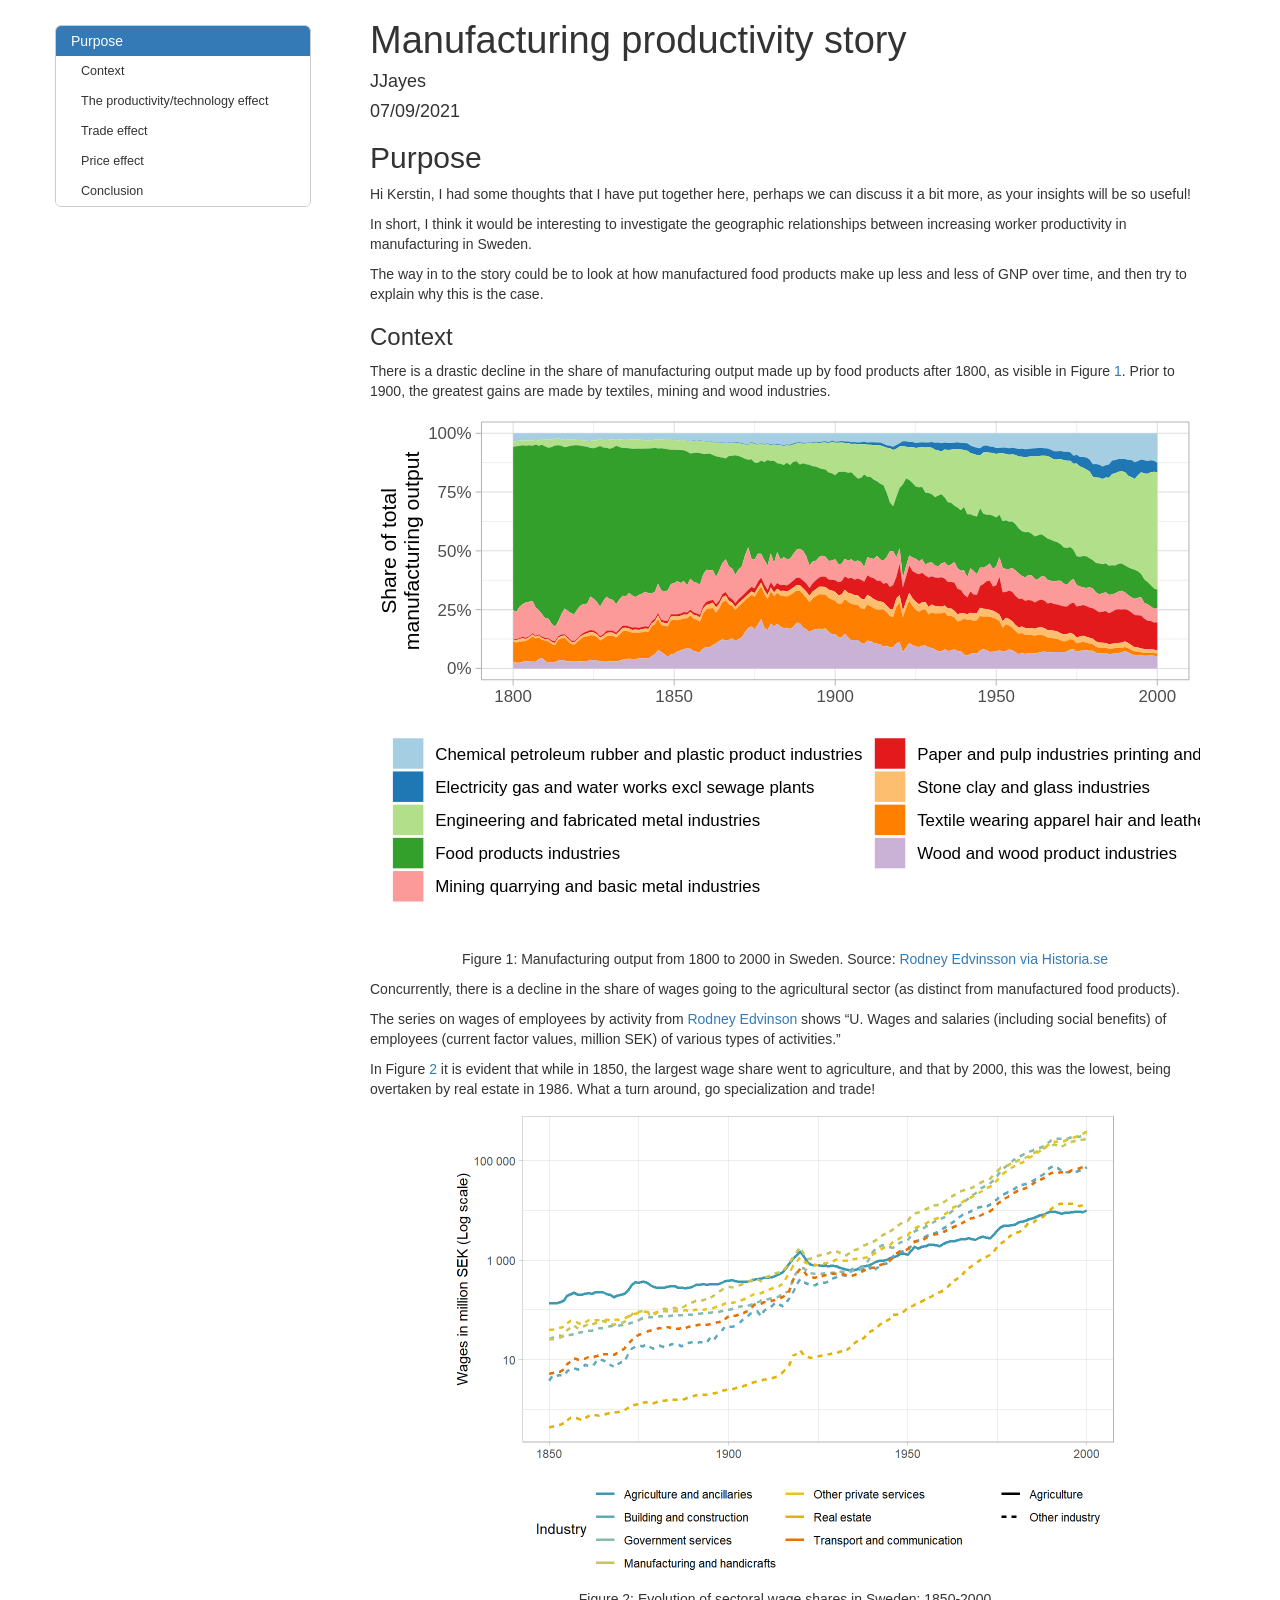
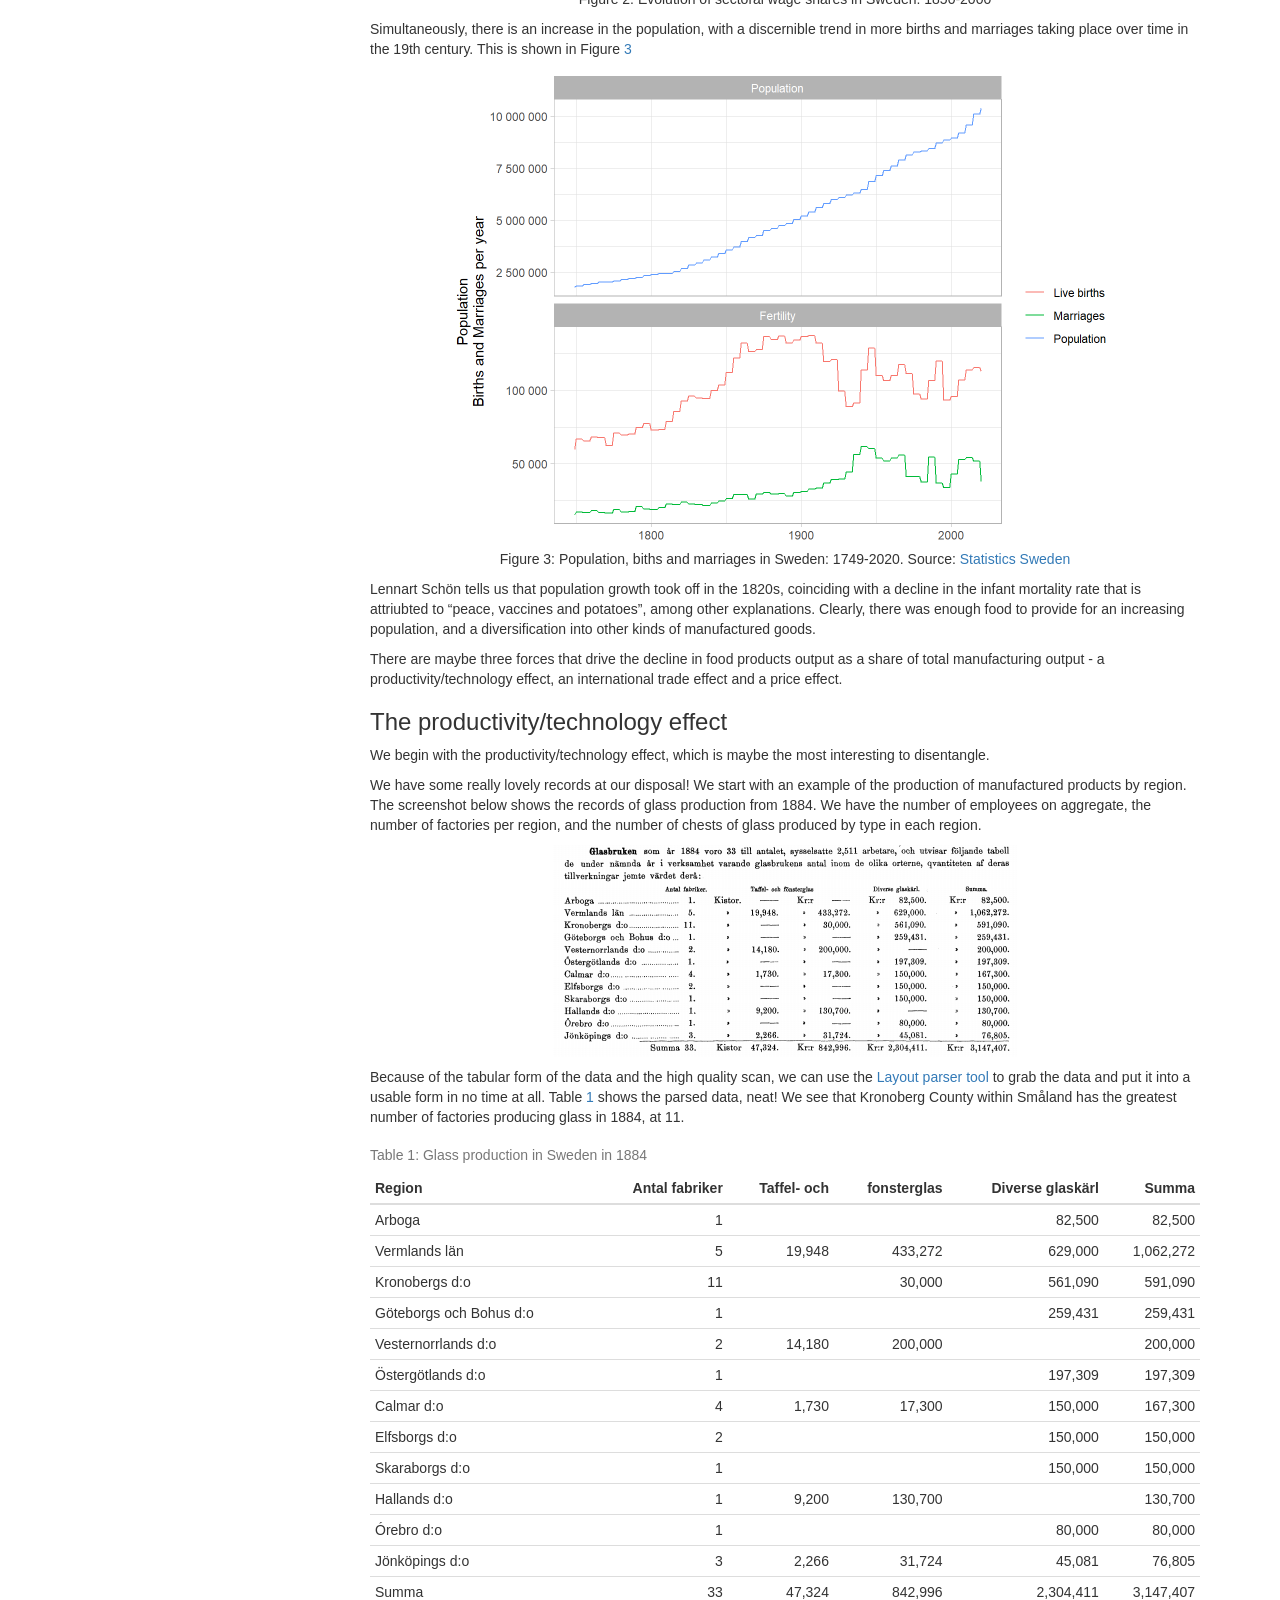
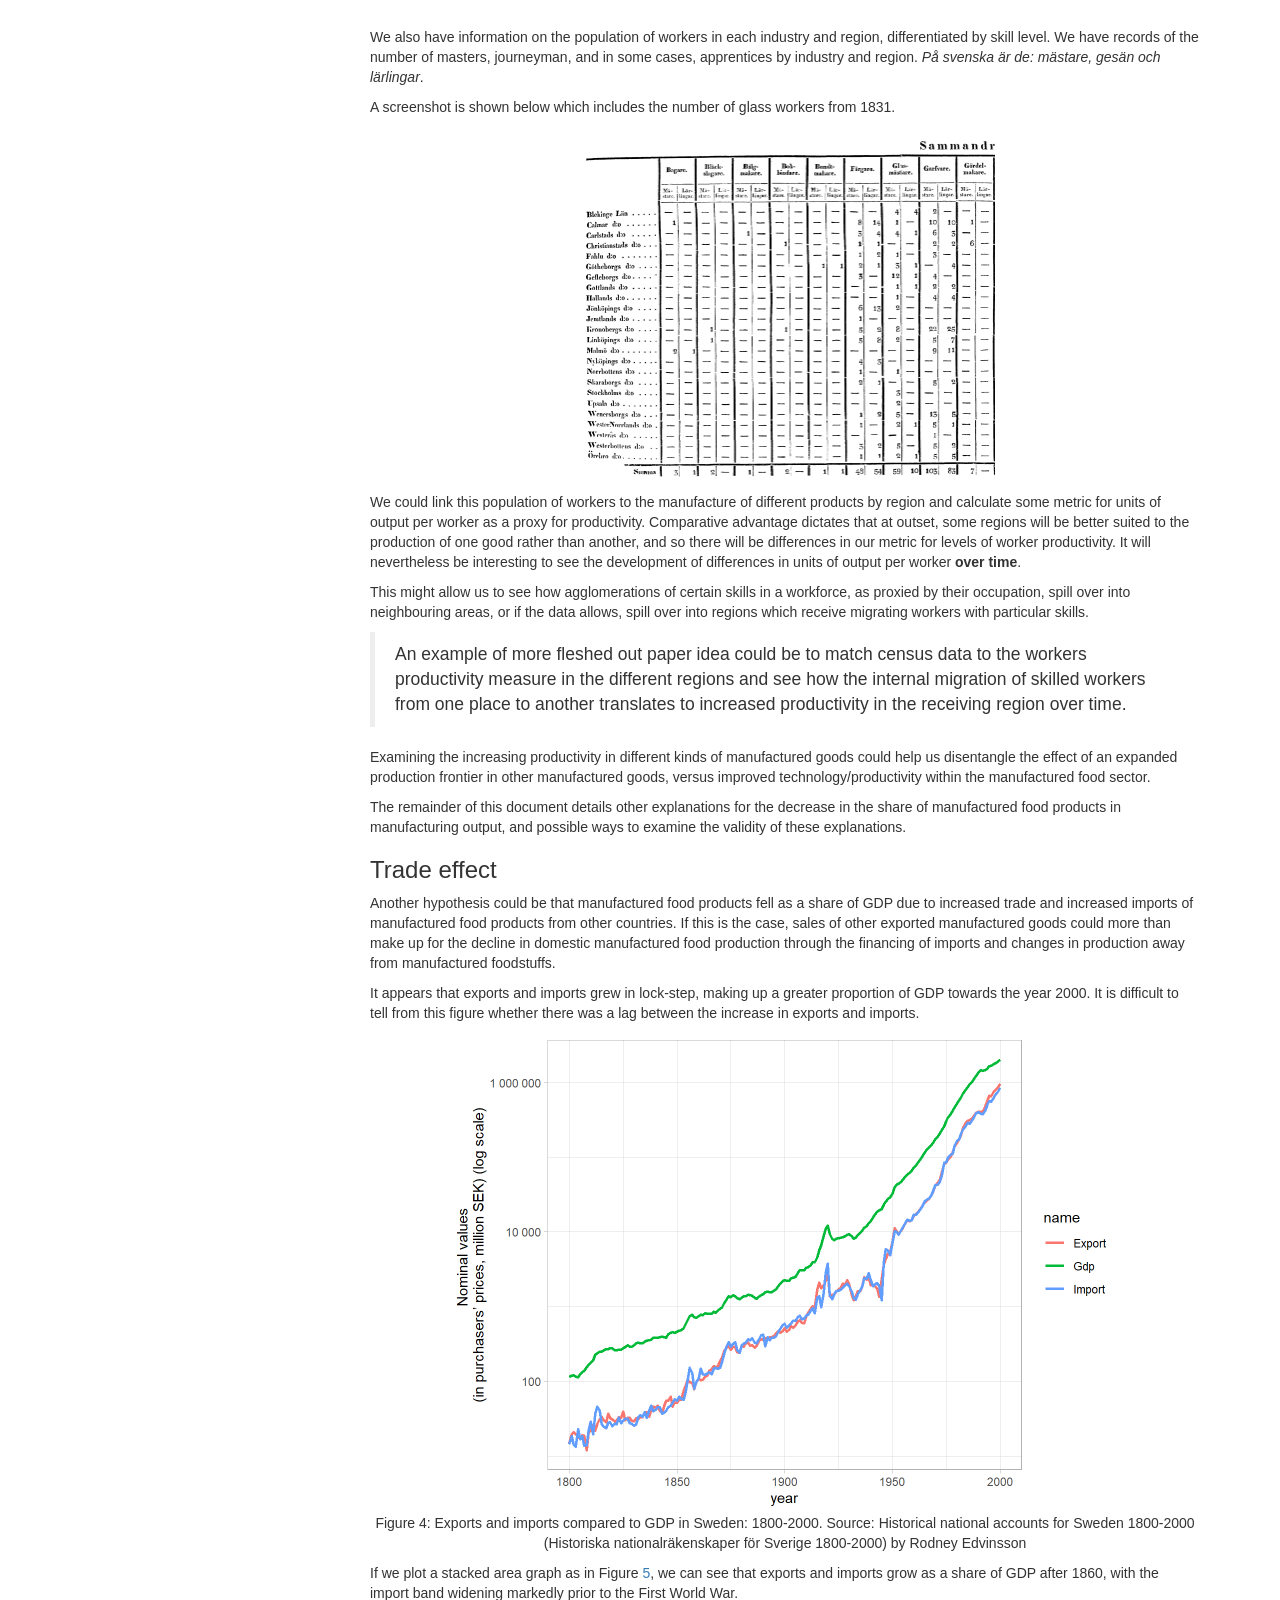
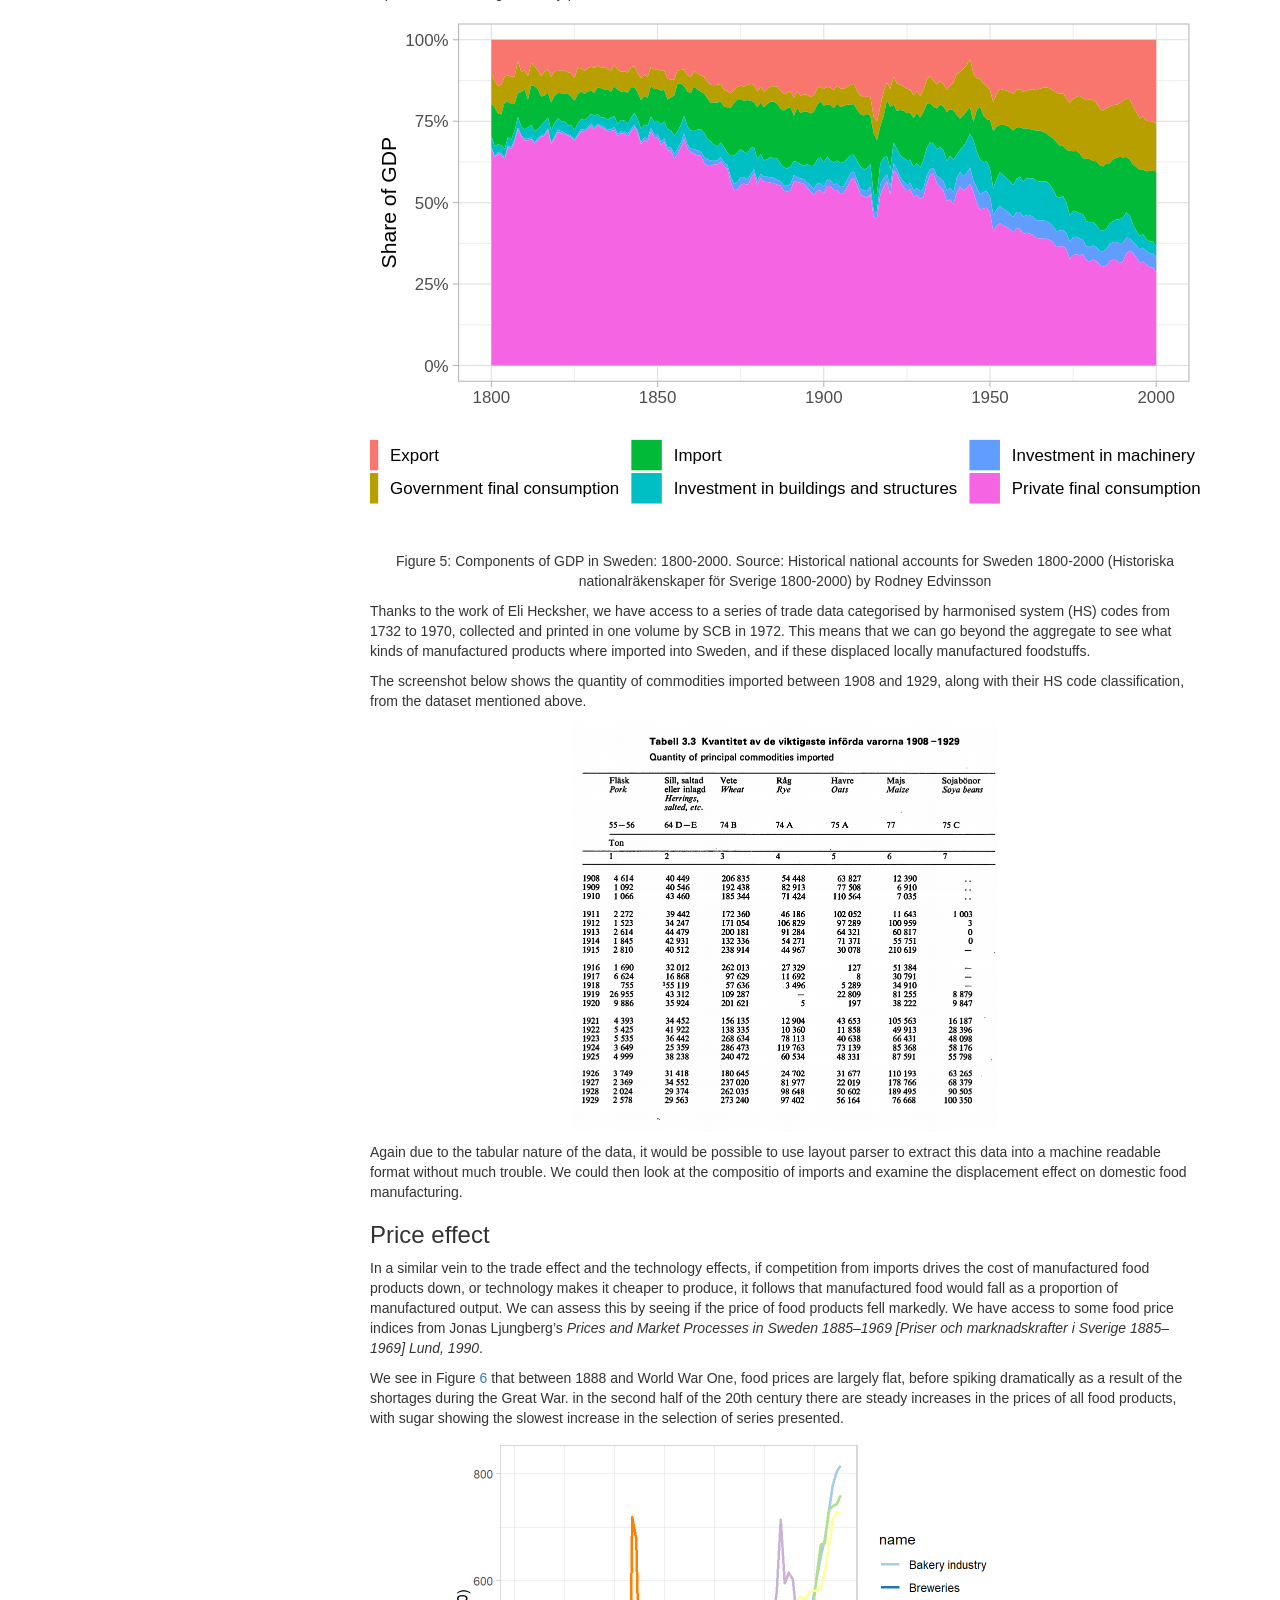
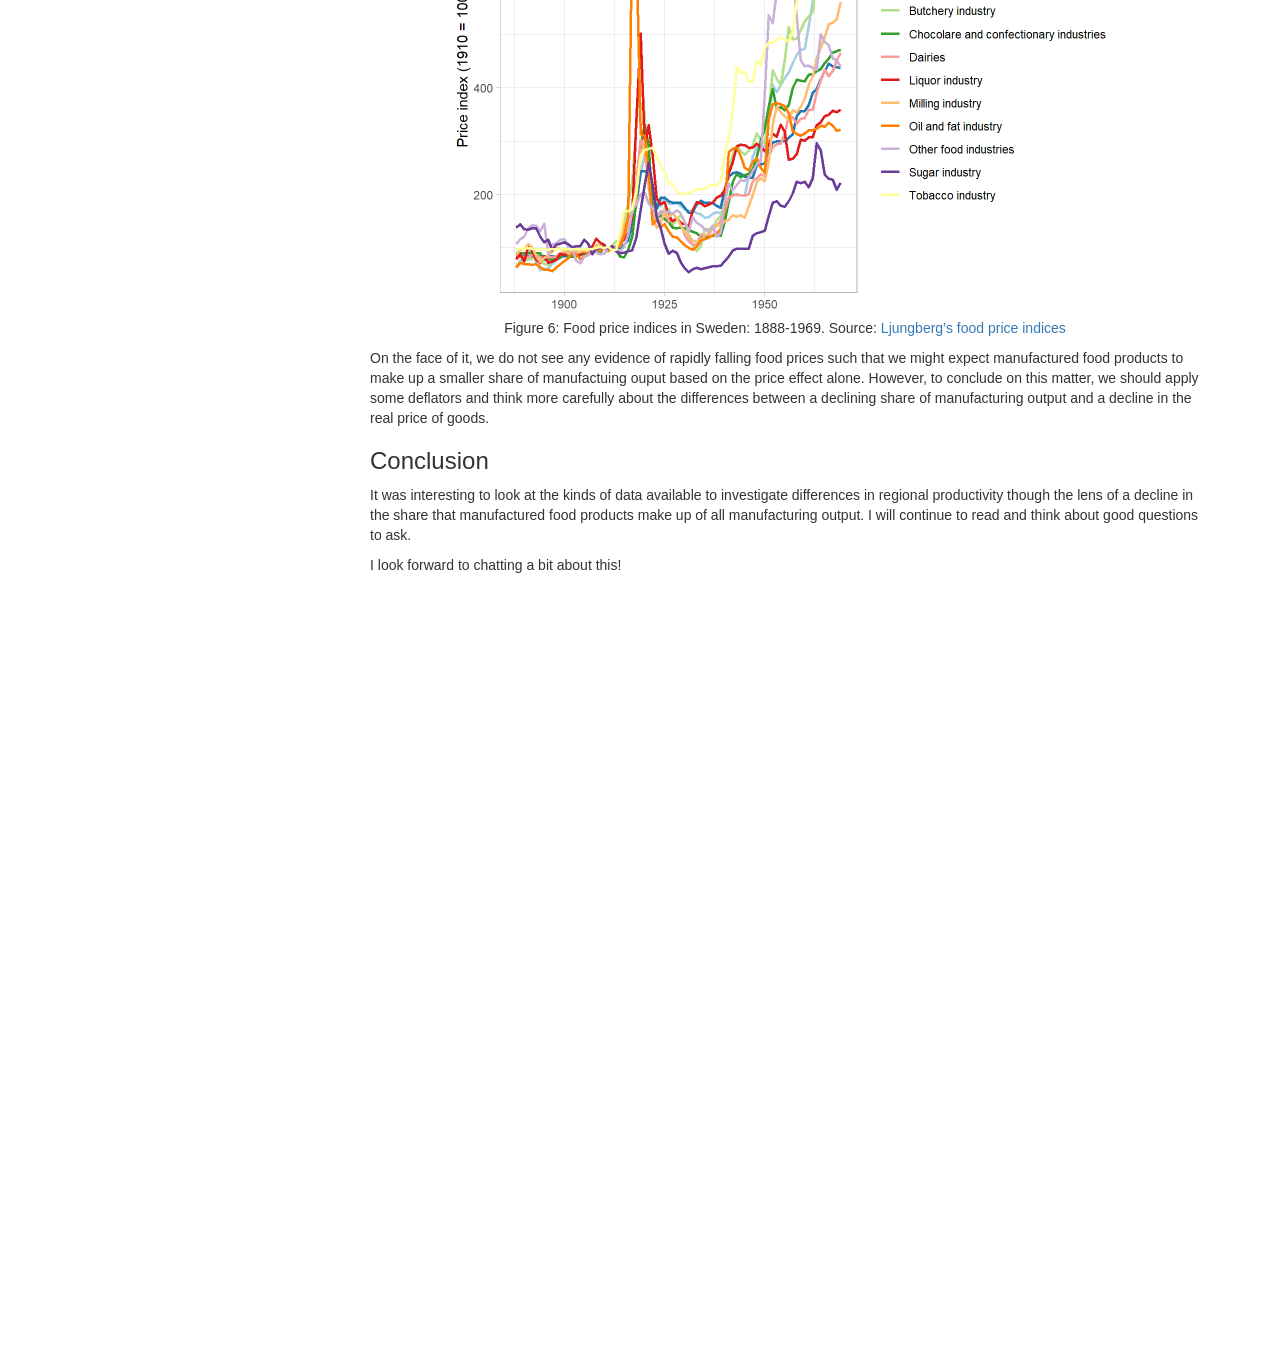
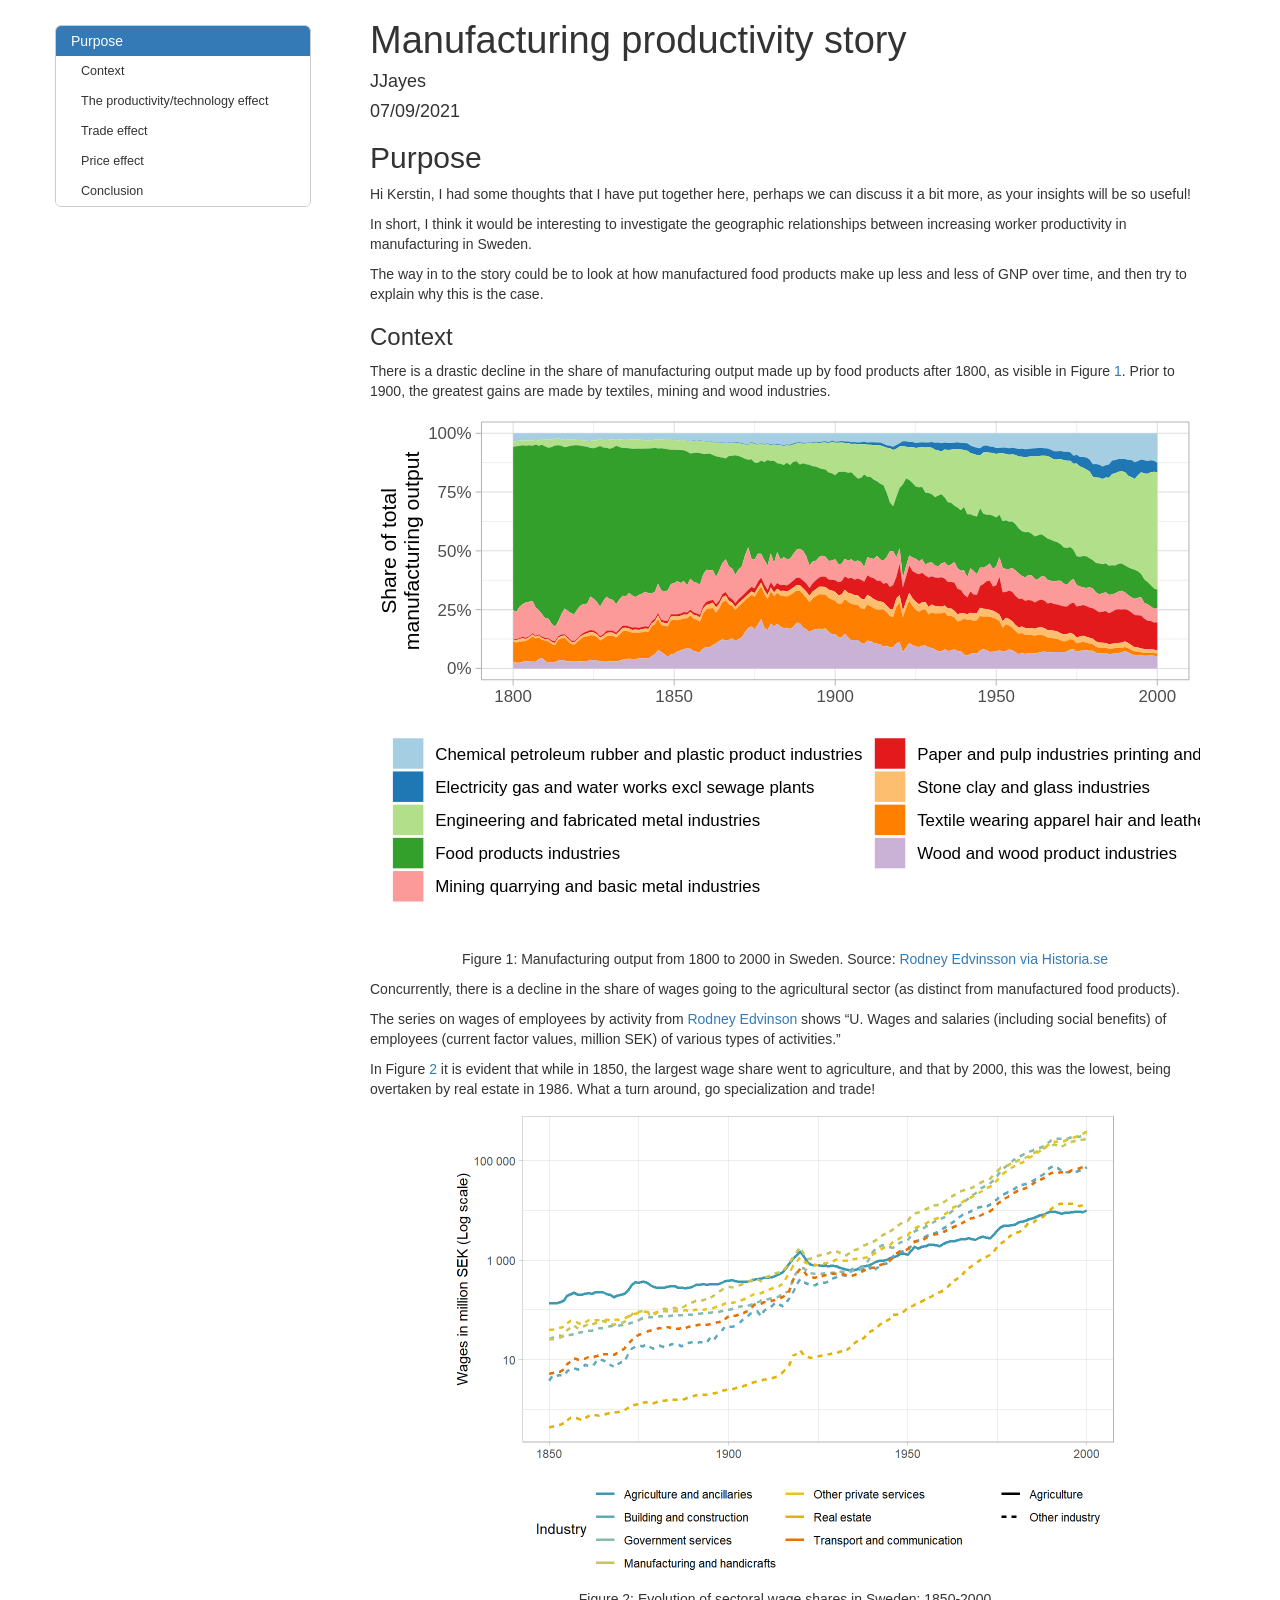
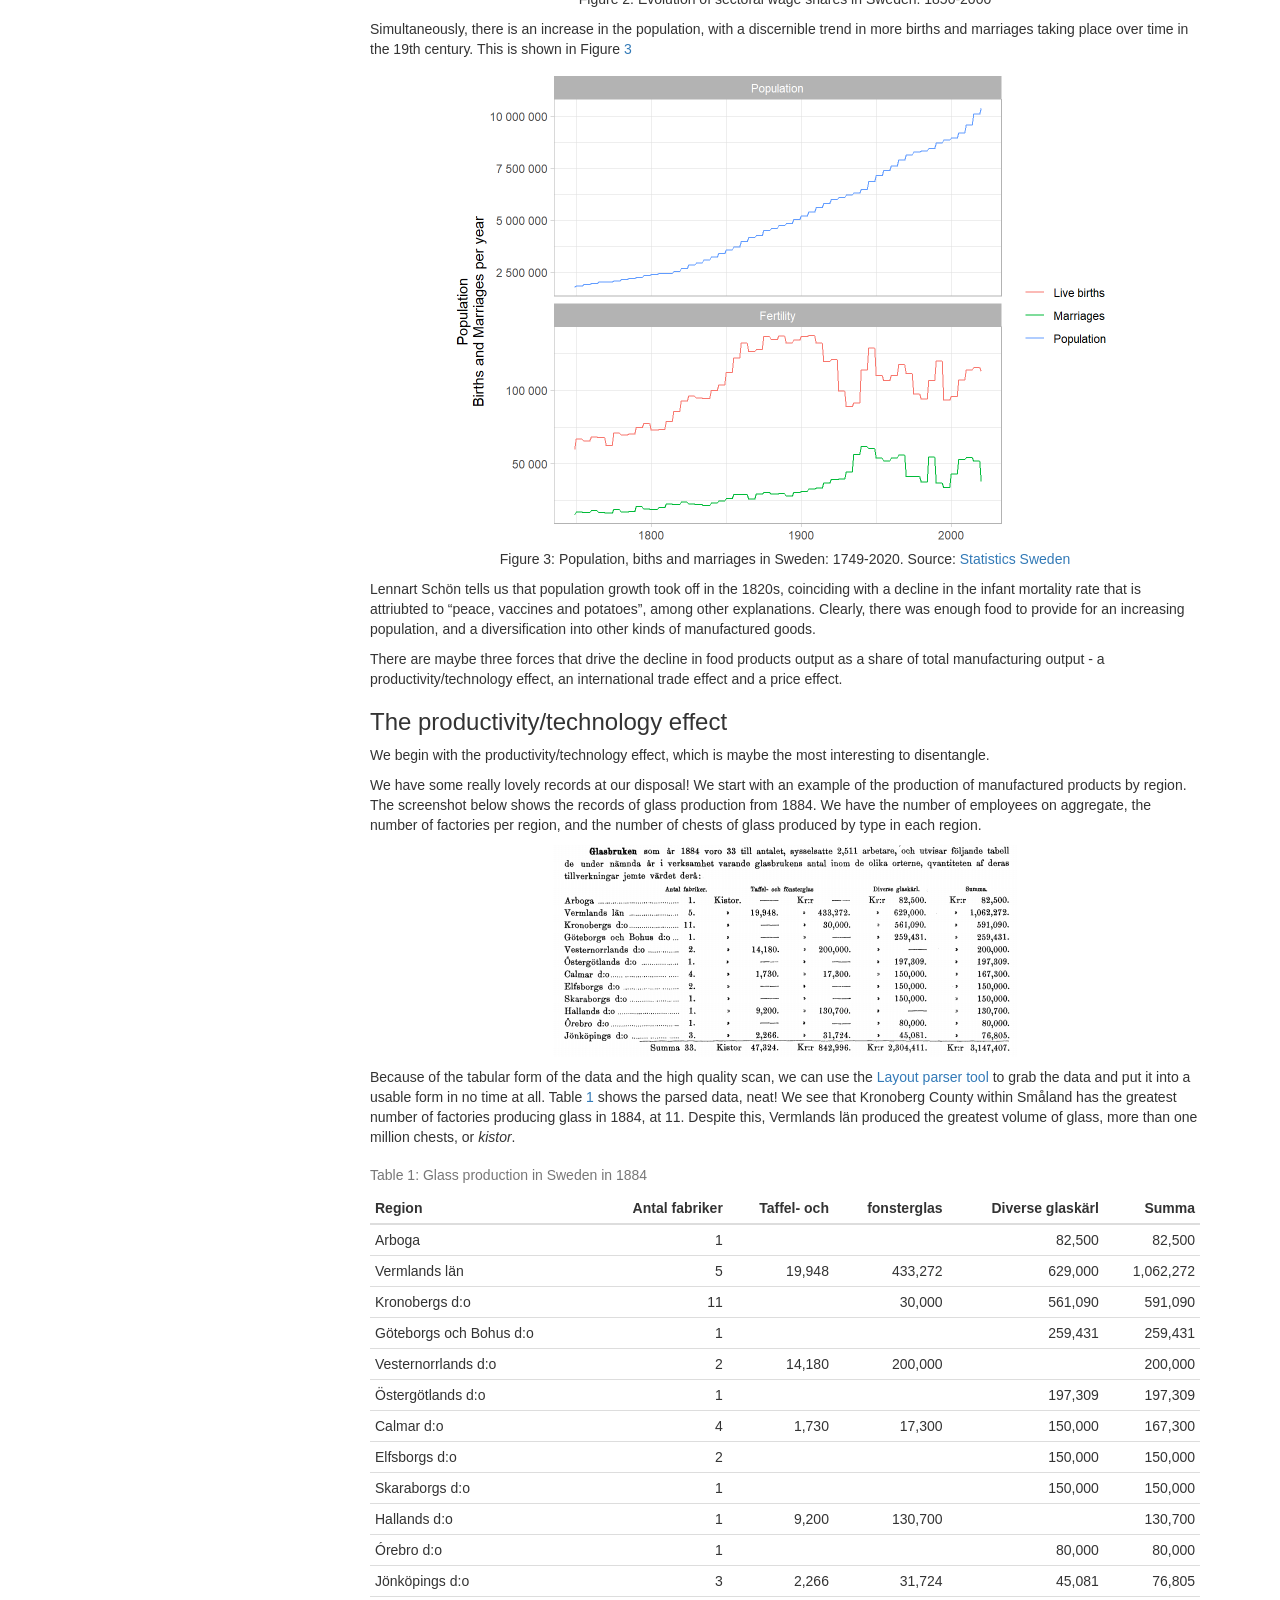
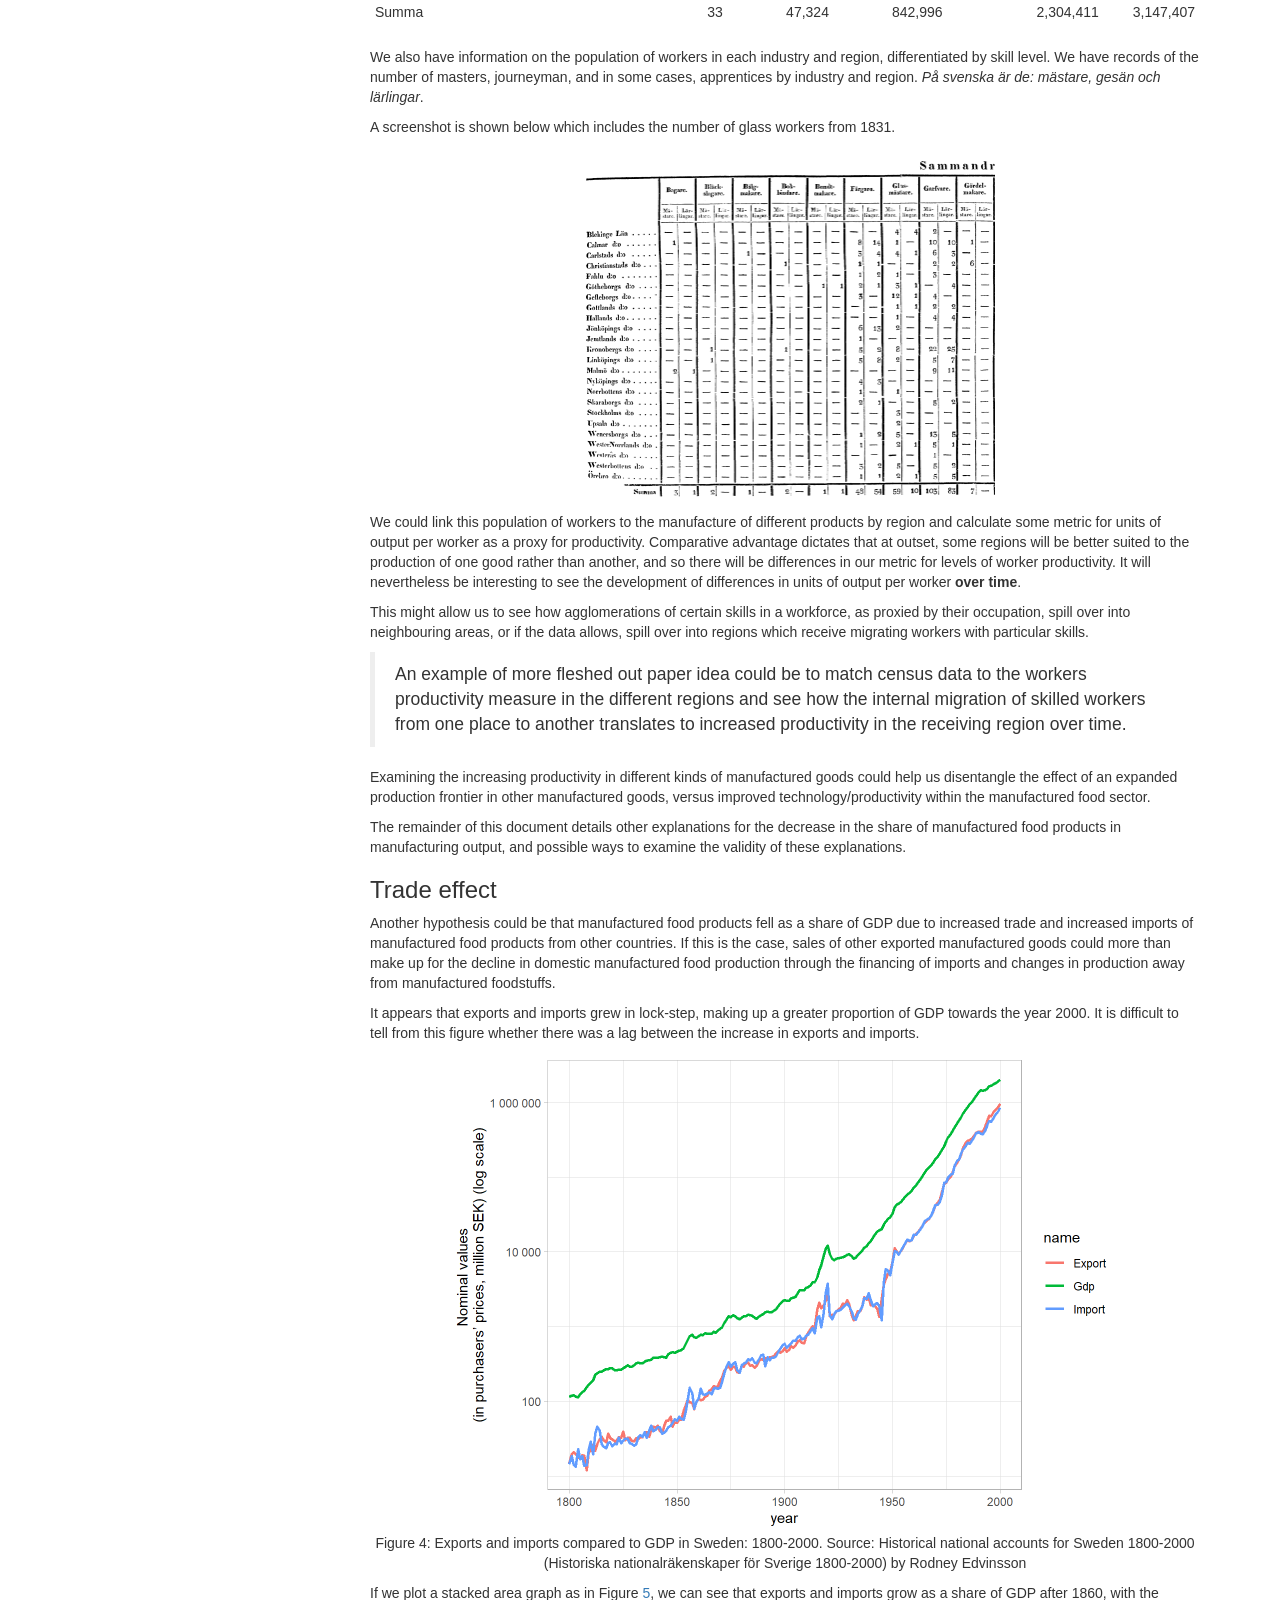
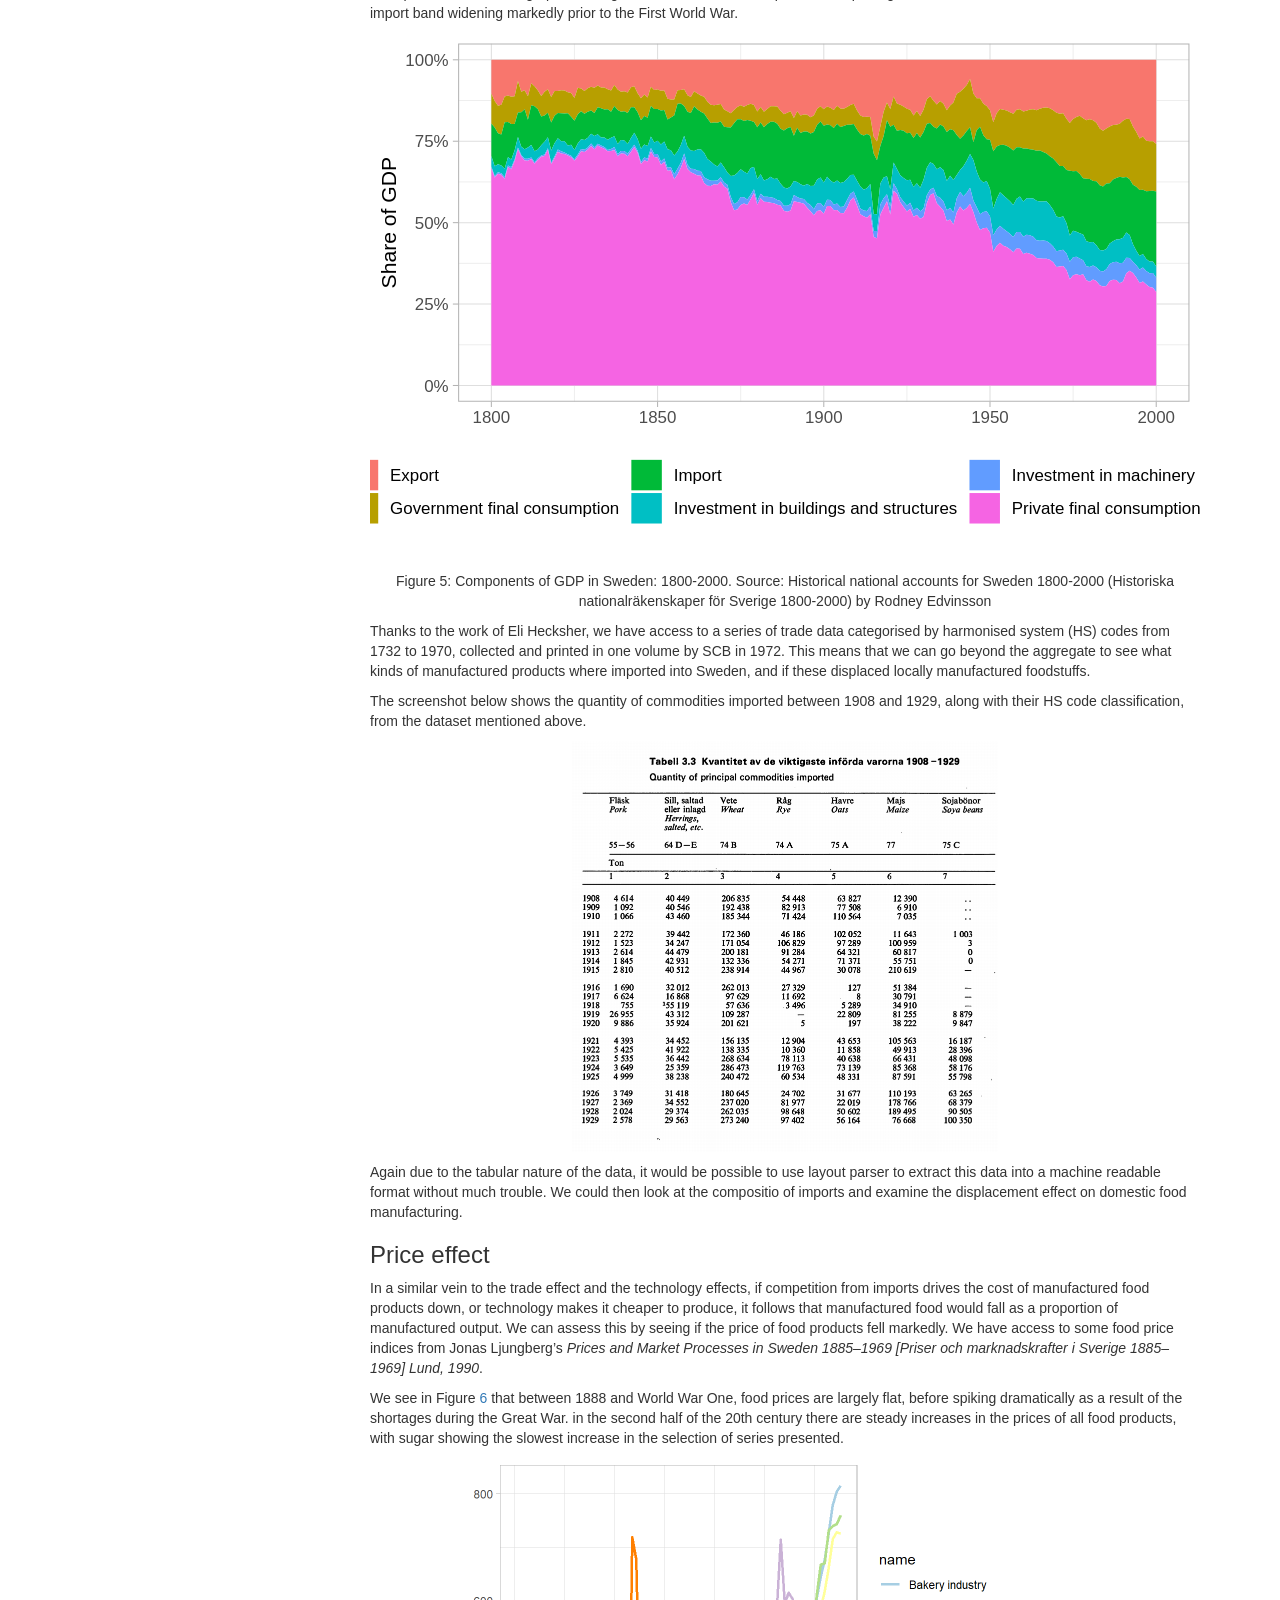
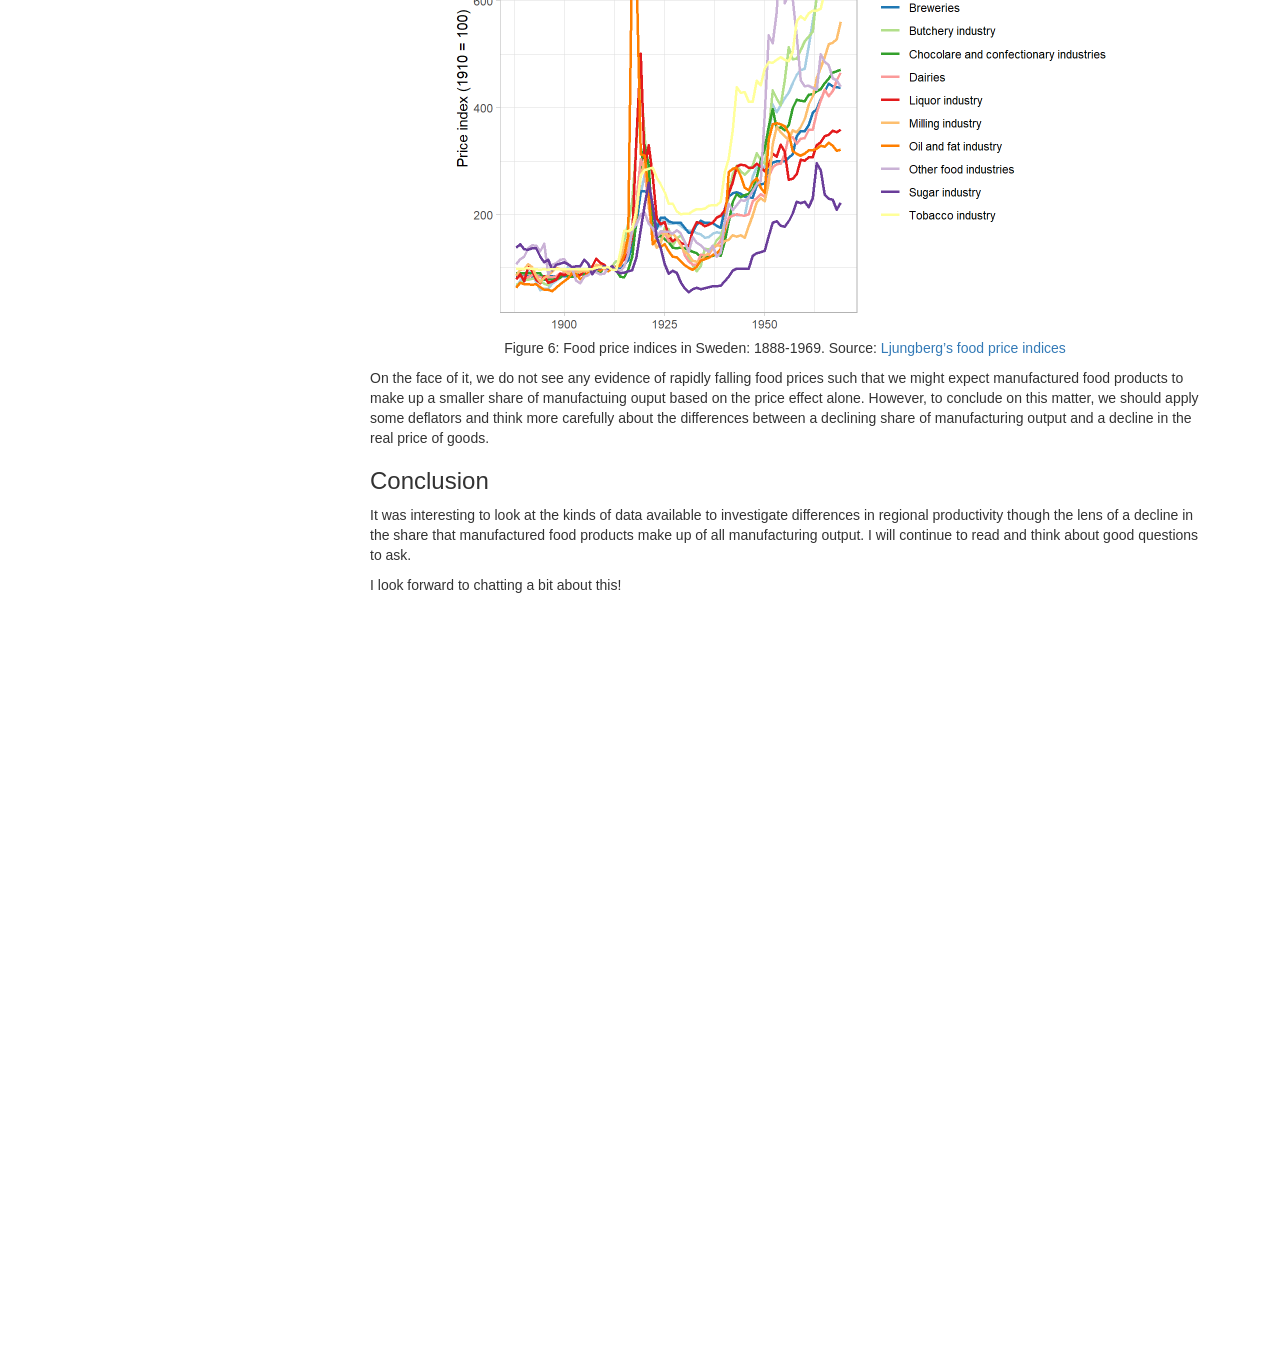
